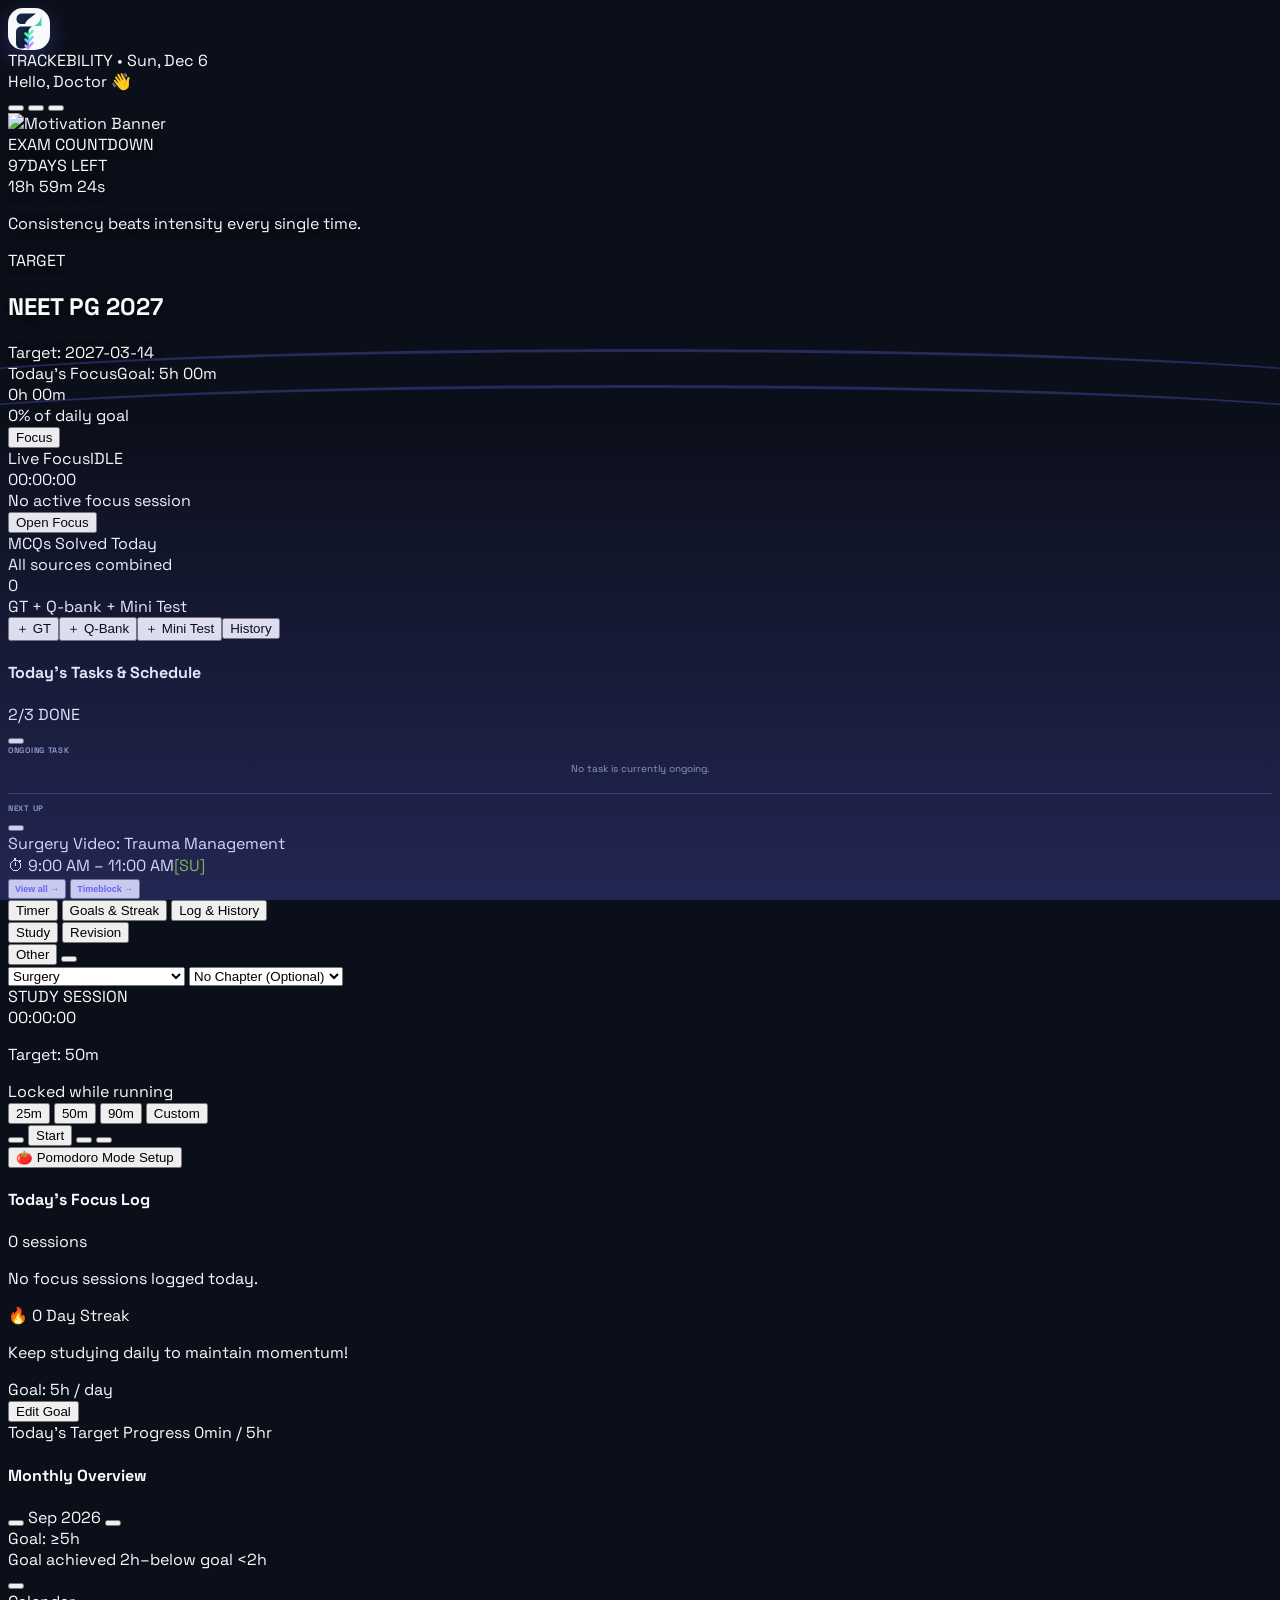
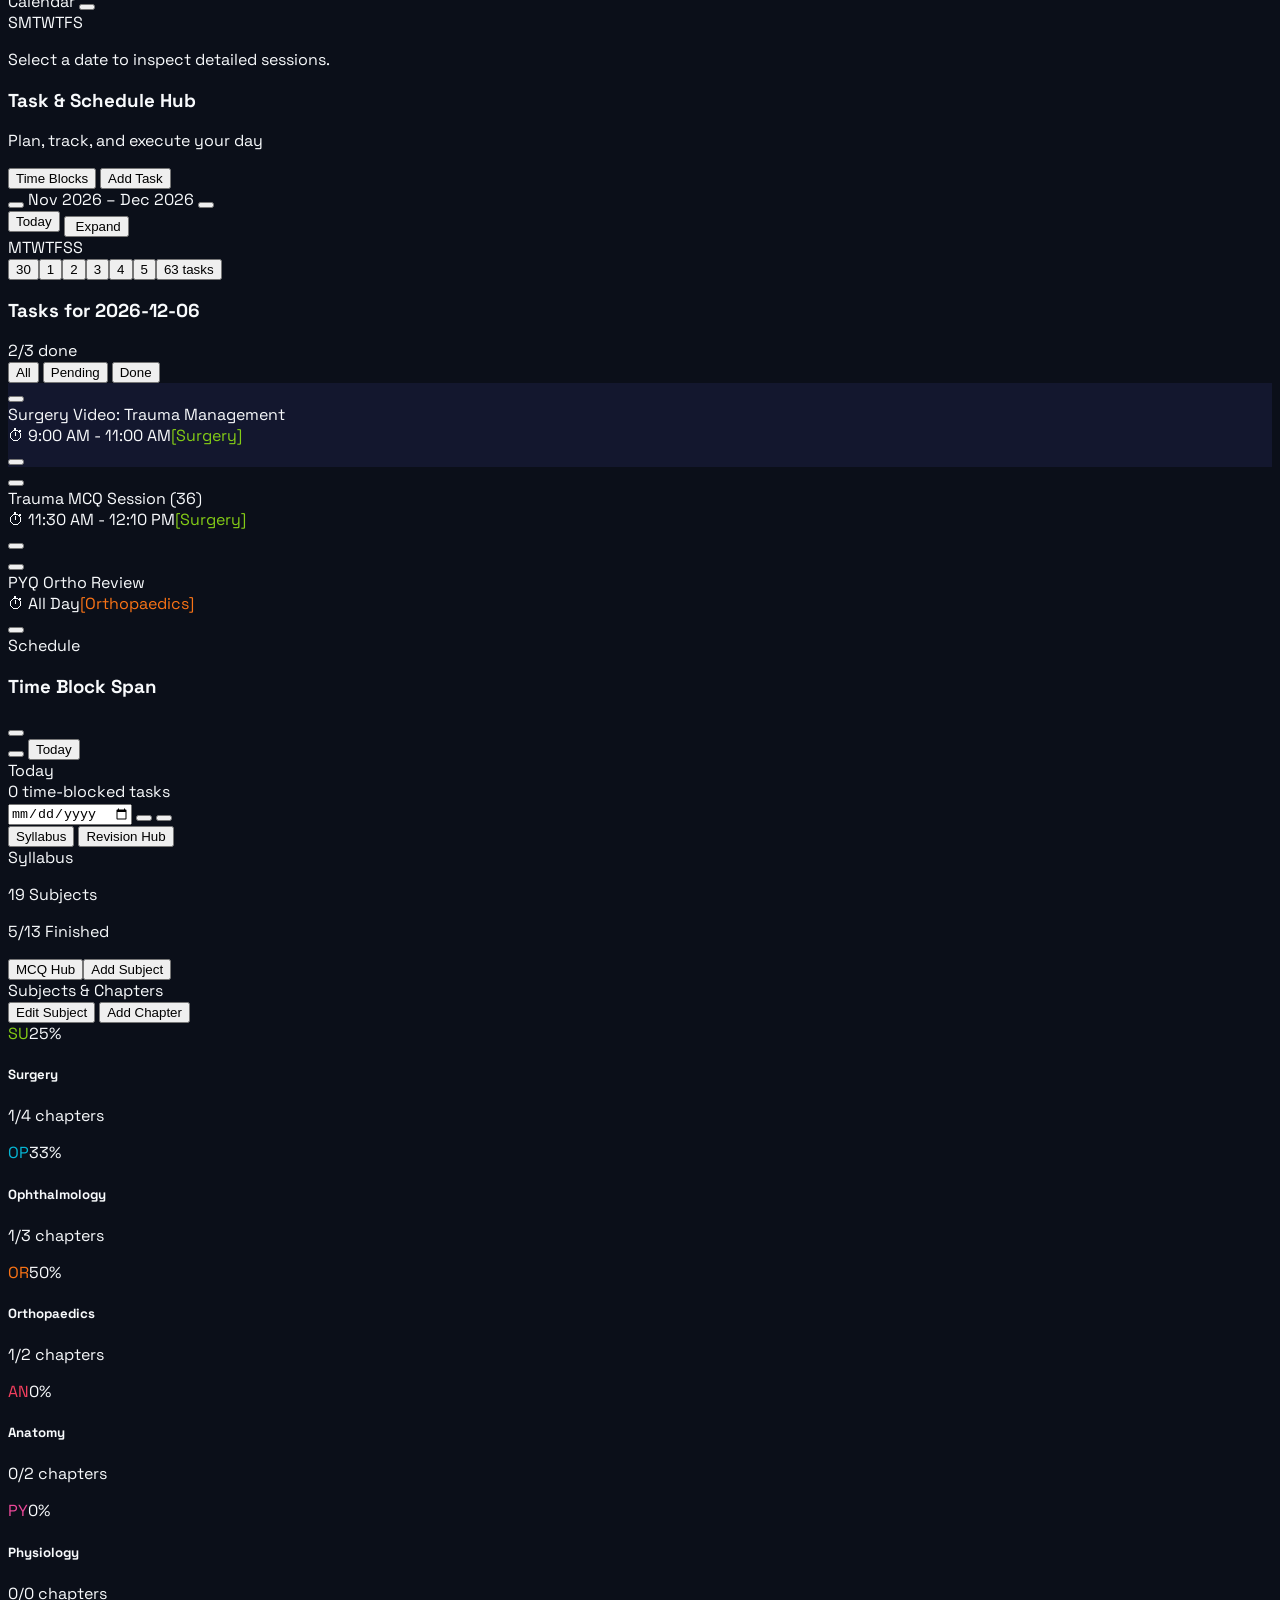
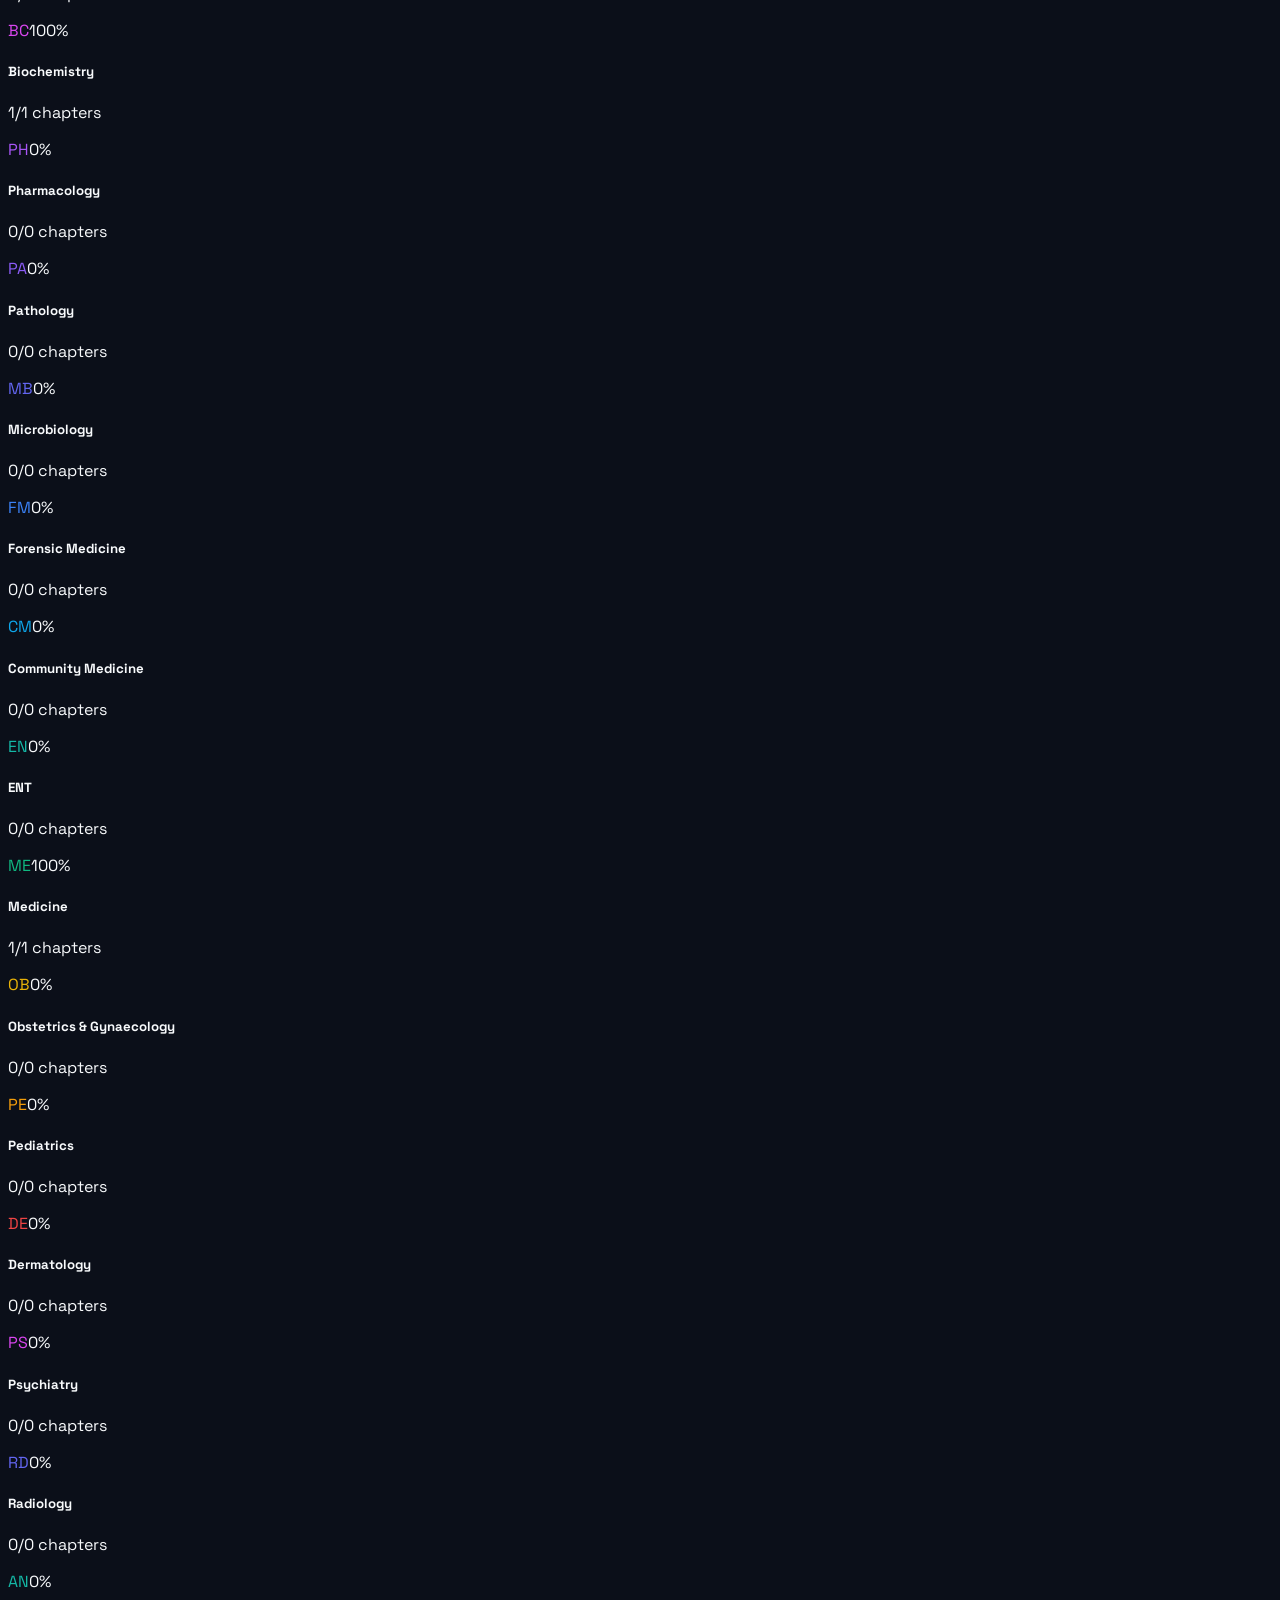
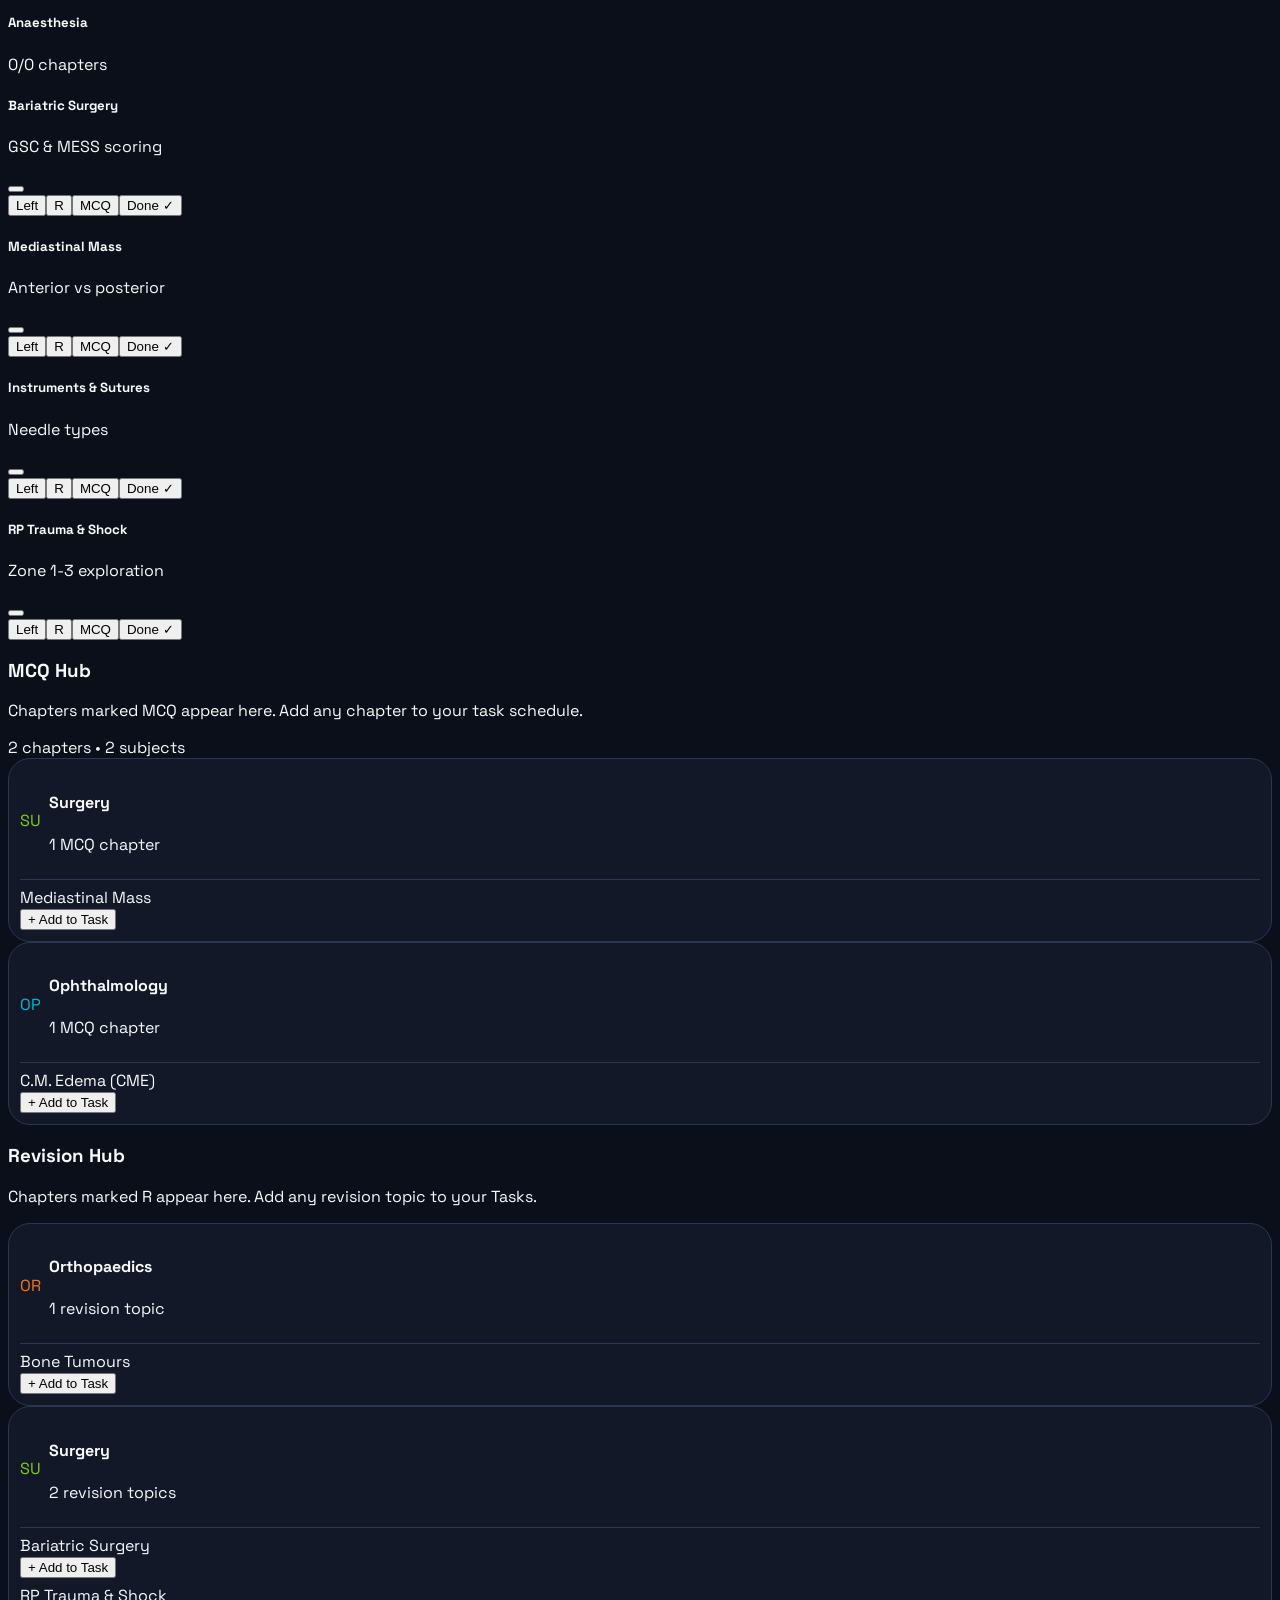
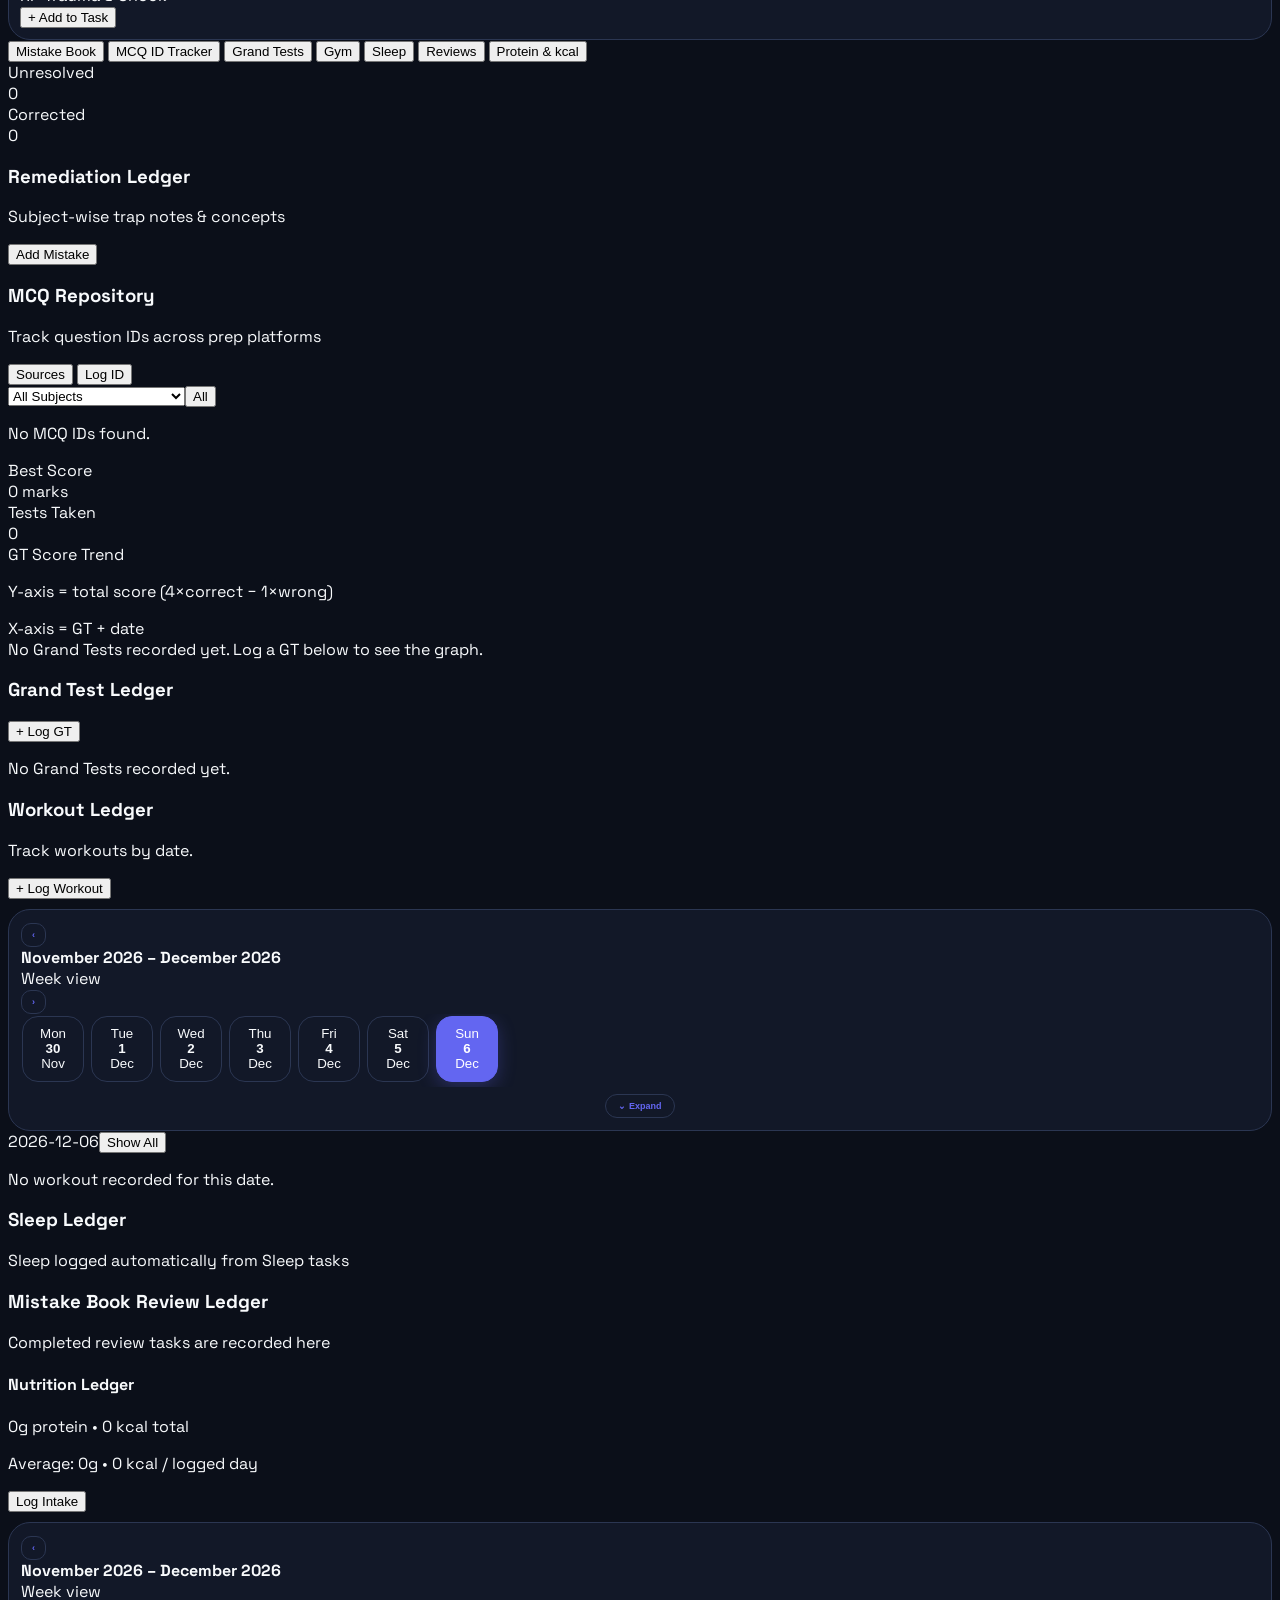
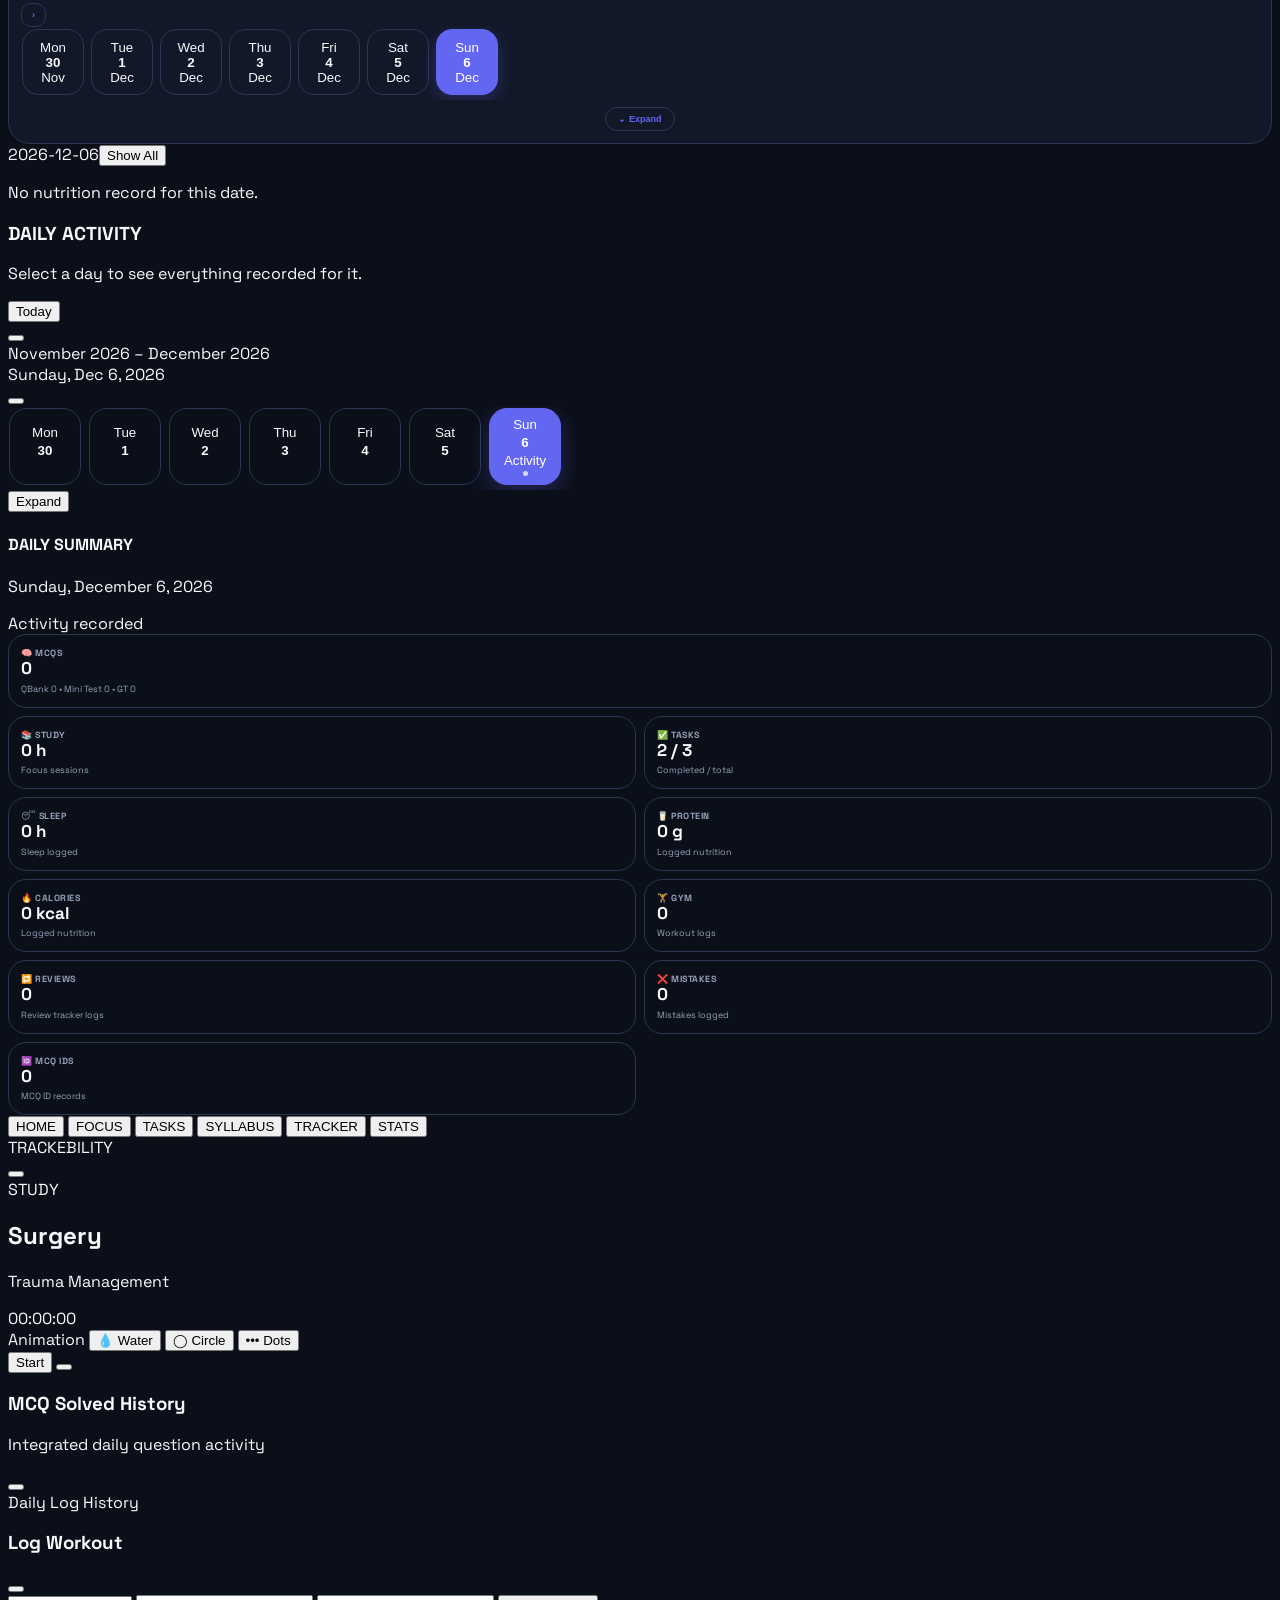
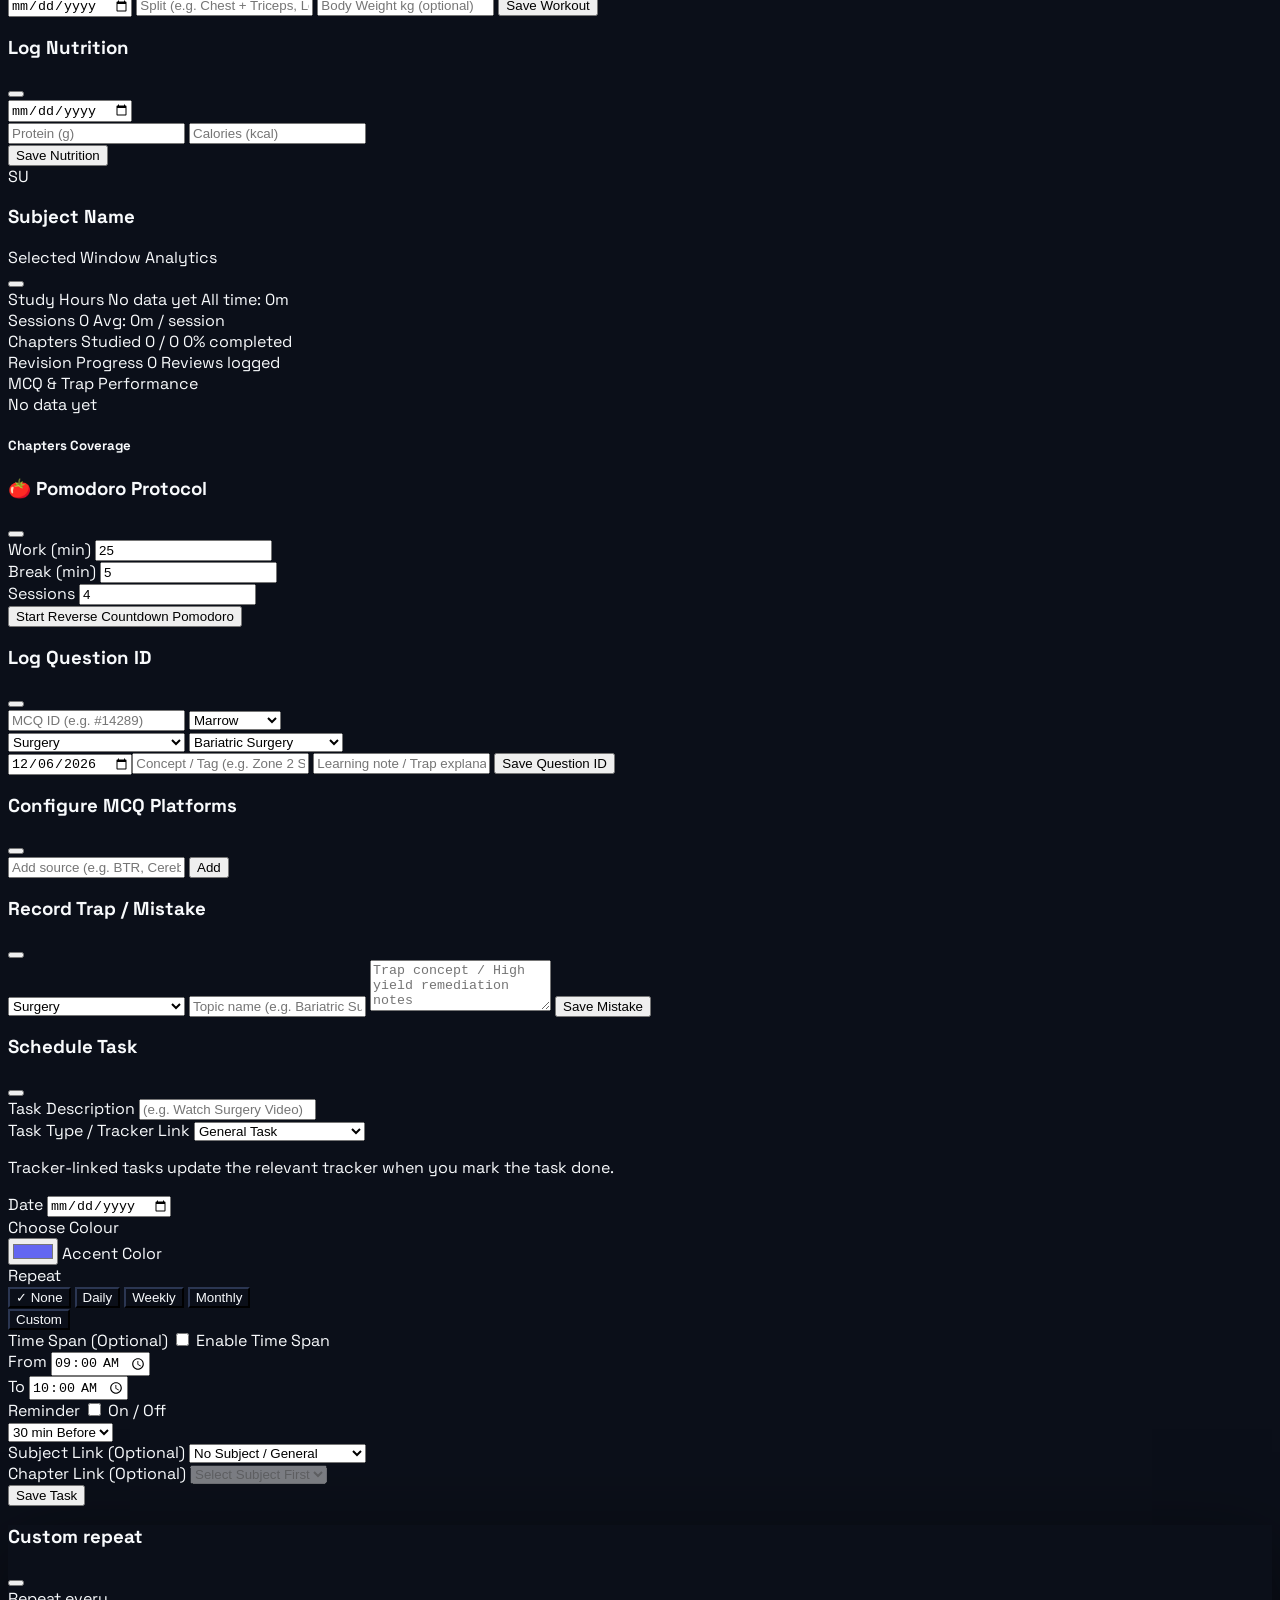
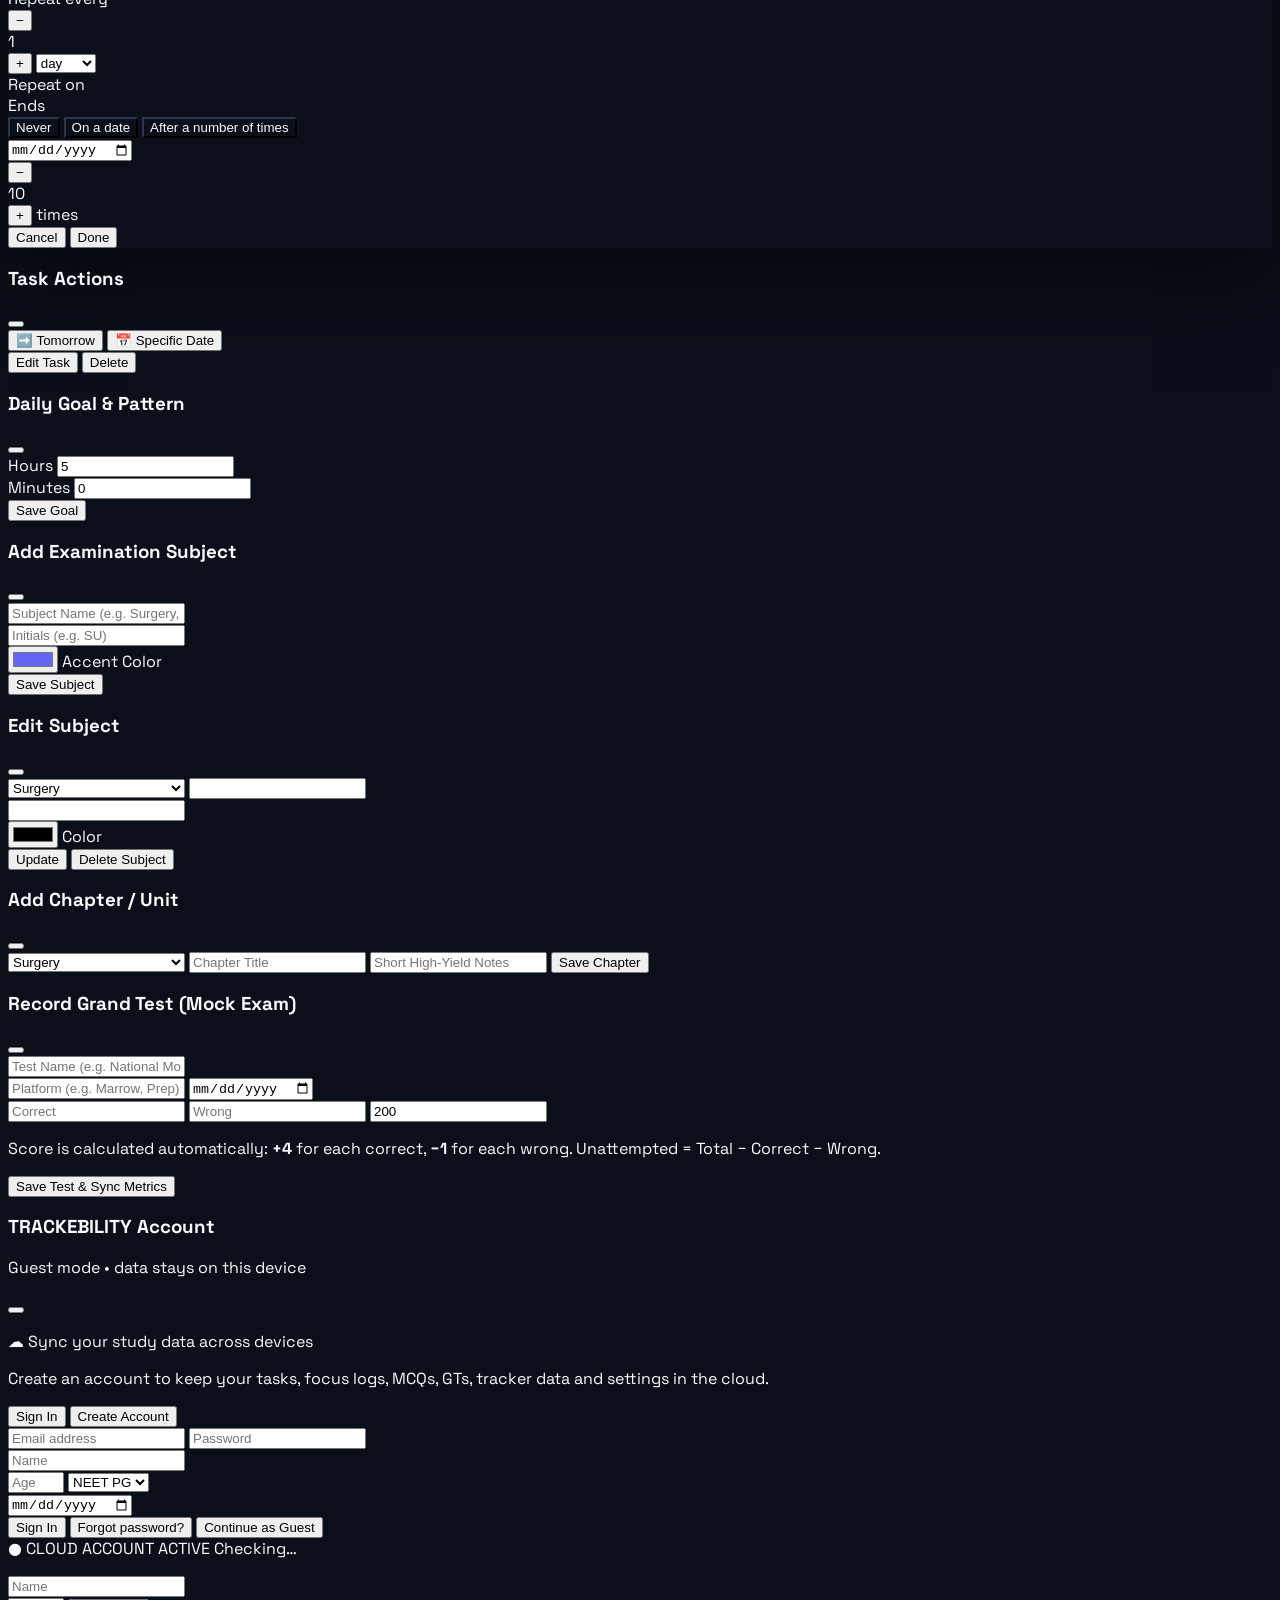
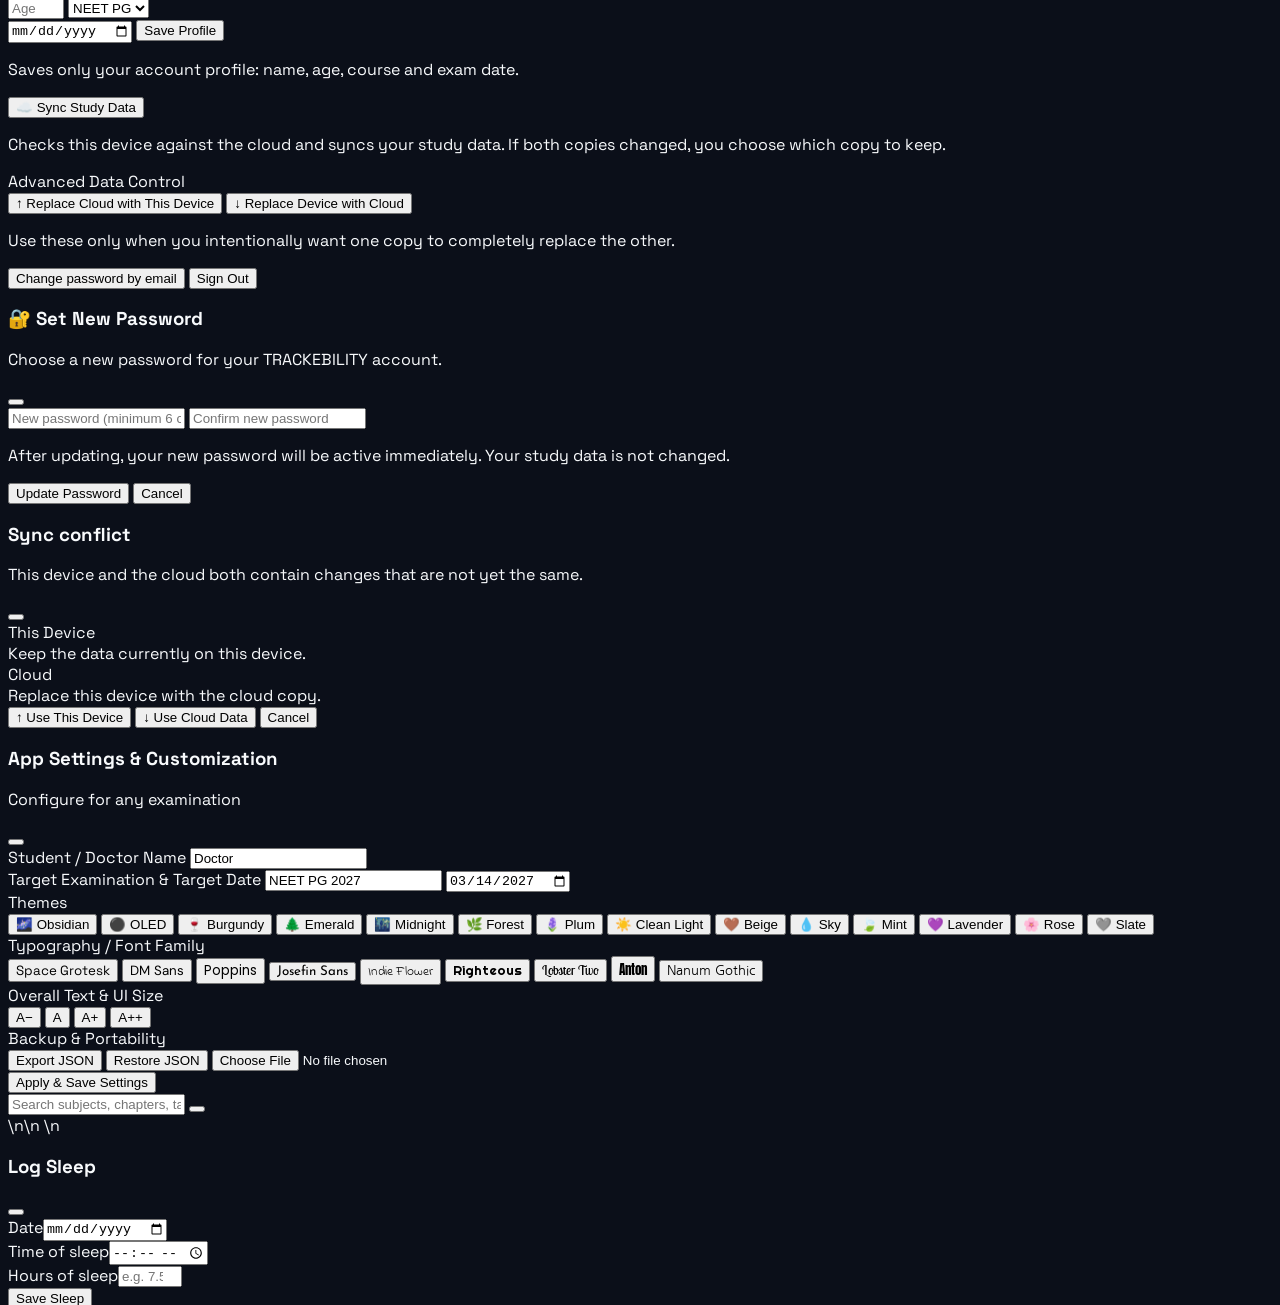
==== index.html @ bf5c1dfe "Add files via upload" ====
<!DOCTYPE html>
<html lang="en">
<head>
  <meta charset="UTF-8" />
  <meta name="viewport" content="width=device-width, initial-scale=1.0, maximum-scale=1.0, user-scalable=no, viewport-fit=cover" />
  <title>TRACKEBILITY_update5 — Your Study. Your Progress. Your Exam.</title>

  <!-- Google Fonts -->
  <link rel="preconnect" href="https://fonts.googleapis.com" />
  <link rel="preconnect" href="https://fonts.gstatic.com" crossorigin />
  <link href="https://fonts.googleapis.com/css2?family=Anton&family=DM+Sans:wght@400;500;600;700&family=Indie+Flower&family=Josefin+Sans:wght@400;500;600;700&family=Lobster+Two:wght@400;700&family=Nanum+Gothic:wght@400;700;800&family=Poppins:wght@400;500;600;700;800;900&family=Righteous&family=Space+Grotesk:wght@400;500;600;700&display=swap" rel="stylesheet" />

  <!-- Tailwind CSS & Lucide Icons -->
  <script src="https://cdn.tailwindcss.com"></script>
  <script src="https://unpkg.com/lucide@latest"></script>
  <script src="https://cdn.jsdelivr.net/npm/@supabase/supabase-js@2"></script>

  <script>
    tailwind.config = {
      darkMode: 'class',
      theme: {
        extend: {
          colors: {
            themeBg: 'var(--bg-color)',
            themeCard: 'var(--card-color)',
            themeCardSoft: 'var(--card-soft-color)',
            themeBorder: 'var(--border-color)',
            themeAccent: 'var(--accent-color)',
            themeAccentGlow: 'var(--accent-glow)',
            themeText: 'var(--text-color)',
            themeMuted: 'var(--muted-color)',
          },
          fontFamily: {
            sans: ['"Space Grotesk"', 'system-ui', 'sans-serif'],
          }
        }
      }
    }
  </script>

  <style>
    :root {
      --bg-color: #090d16;
      --card-color: #111726;
      --card-soft-color: #1b2337;
      --border-color: #242f47;
      --accent-color: #6366f1;
      --accent-glow: rgba(99, 102, 241, 0.25);
      --text-color: #f8fafc;
      --muted-color: #94a3b8;
      --app-font: 'Space Grotesk', system-ui, -apple-system, sans-serif;
    }
    body.dark-obsidian {
      --bg-color: #0b0f19; --card-color: #121828; --card-soft-color: #1e263d; --border-color: #2b3652; --accent-color: #6366f1; --accent-glow: rgba(99, 102, 241, 0.3); --text-color: #f8fafc; --muted-color: #94a3b8;
    }
    body.dark-oled {
      --bg-color: #000000; --card-color: #09090b; --card-soft-color: #141417; --border-color: #222226; --accent-color: #a855f7; --accent-glow: rgba(168, 85, 247, 0.25); --text-color: #ffffff; --muted-color: #a1a1aa;
    }
    body.dark-burgundy {
      --bg-color: #120407; --card-color: #1c070c; --card-soft-color: #2b0c14; --border-color: #481422; --accent-color: #f43f5e; --accent-glow: rgba(244, 63, 94, 0.3); --text-color: #ffe4e6; --muted-color: #fda4af;
    }
    body.dark-emerald {
      --bg-color: #04130c; --card-color: #092016; --card-soft-color: #103224; --border-color: #1a4a36; --accent-color: #10b981; --accent-glow: rgba(16, 185, 129, 0.25); --text-color: #ecfdf5; --muted-color: #6ee7b7;
    }
    body.theme-light {
      --bg-color: #f8fafc; --card-color: #ffffff; --card-soft-color: #f1f5f9; --border-color: #e2e8f0; --accent-color: #6366f1; --accent-glow: rgba(99, 102, 241, 0.15); --text-color: #0f172a; --muted-color: #64748b;
    }
    body.theme-warm {
      --bg-color: #faf6f0; --card-color: #ffffff; --card-soft-color: #f3ece2; --border-color: #e6ded3; --accent-color: #d97706; --accent-glow: rgba(217, 119, 6, 0.2); --text-color: #292524; --muted-color: #78716c;
    }

    body.light-sky { --bg-color: #eff8ff; --card-color: #ffffff; --card-soft-color: #e0f2fe; --border-color: #bae6fd; --accent-color: #0284c7; --accent-glow: rgba(2,132,199,.18); --text-color: #082f49; --muted-color: #0369a1; }
    body.light-mint { --bg-color: #effcf6; --card-color: #ffffff; --card-soft-color: #dcfce7; --border-color: #bbf7d0; --accent-color: #059669; --accent-glow: rgba(5,150,105,.18); --text-color: #052e1b; --muted-color: #047857; }
    body.light-lavender { --bg-color: #f7f5ff; --card-color: #ffffff; --card-soft-color: #ede9fe; --border-color: #ddd6fe; --accent-color: #7c3aed; --accent-glow: rgba(124,58,237,.18); --text-color: #211047; --muted-color: #6d28d9; }
    body.light-rose { --bg-color: #fff5f7; --card-color: #ffffff; --card-soft-color: #ffe4e6; --border-color: #fecdd3; --accent-color: #e11d48; --accent-glow: rgba(225,29,72,.16); --text-color: #4c0519; --muted-color: #be123c; }
    body.light-slate { --bg-color: #f1f5f9; --card-color: #ffffff; --card-soft-color: #e2e8f0; --border-color: #cbd5e1; --accent-color: #475569; --accent-glow: rgba(71,85,105,.16); --text-color: #0f172a; --muted-color: #475569; }
    body.dark-midnight { --bg-color: #060b1a; --card-color: #0c1429; --card-soft-color: #15203b; --border-color: #26385f; --accent-color: #38bdf8; --accent-glow: rgba(56,189,248,.25); --text-color: #f0f9ff; --muted-color: #7dd3fc; }
    body.dark-forest { --bg-color: #03110b; --card-color: #071d14; --card-soft-color: #0d2b1d; --border-color: #185238; --accent-color: #34d399; --accent-glow: rgba(52,211,153,.24); --text-color: #ecfdf5; --muted-color: #86efac; }
    body.dark-plum { --bg-color: #100718; --card-color: #1b0d28; --card-soft-color: #2a1540; --border-color: #4c2670; --accent-color: #c084fc; --accent-glow: rgba(192,132,252,.25); --text-color: #faf5ff; --muted-color: #d8b4fe; }

    body.font-space { font-family: 'Space Grotesk', system-ui, sans-serif; }
    body.font-dmsans { font-family: 'DM Sans', system-ui, sans-serif; }
    body.font-poppins { font-family: 'Poppins', system-ui, sans-serif; }
    body.font-josefin { font-family: 'Josefin Sans', system-ui, sans-serif; }
    body.font-indie { font-family: 'Indie Flower', cursive; }
    body.font-righteous { font-family: 'Righteous', cursive; }
    body.font-lobster { font-family: 'Lobster Two', cursive; }
    body.font-anton { font-family: 'Anton', sans-serif; }
    body.font-nanum { font-family: 'Nanum Gothic', sans-serif; }

    body {
      font-family: var(--app-font);
      background-color: var(--bg-color);
      color: var(--text-color);
      -webkit-tap-highlight-color: transparent;
      user-select: none;
    }

    .custom-scroll::-webkit-scrollbar { display: none; }
    .custom-scroll { -ms-overflow-style: none; scrollbar-width: none; }

    .toast-animate-in { animation: toastIn 0.25s cubic-bezier(0.16, 1, 0.3, 1) forwards; }
    .toast-animate-out { animation: toastOut 0.2s ease-in forwards; }
    @keyframes toastIn { from { transform: translate(-50%, 20px); opacity: 0; } to { transform: translate(-50%, 0); opacity: 1; } }
    @keyframes toastOut { from { transform: translate(-50%, 0); opacity: 1; } to { transform: translate(-50%, 15px); opacity: 0; } }

    html { font-size: 16px; }
    html.ui-text-small { font-size: 14px; }
    html.ui-text-normal { font-size: 16px; }
    html.ui-text-large { font-size: 18px; }
    html.ui-text-xlarge { font-size: 20px; }
    body.ui-scale-small { --ui-font-scale: .90; }
    body.ui-scale-normal { --ui-font-scale: 1; }
    body.ui-scale-large { --ui-font-scale: 1.12; }
    body.ui-scale-xlarge { --ui-font-scale: 1.24; }
    /* Scale text-bearing controls consistently, including fixed px Tailwind text utilities. */
    body.ui-scale-small *, body.ui-scale-normal *, body.ui-scale-large *, body.ui-scale-xlarge * { }
    body.ui-scale-small .ui-scalable, body.ui-scale-normal .ui-scalable, body.ui-scale-large .ui-scalable, body.ui-scale-xlarge .ui-scalable { font-size: calc(var(--ui-base-font-size, 1rem) * var(--ui-font-scale)) !important; }

    .logo-symbol { width: 42px; height: 42px; border-radius: 15px; flex: 0 0 auto; overflow: hidden; box-shadow: 0 8px 24px var(--accent-glow); }
    .calendar-collapsible { transition: max-height .28s ease, opacity .2s ease, padding .2s ease; overflow: hidden; }
    .calendar-collapsible.is-collapsed { max-height: 0 !important; opacity: 0; padding-top: 0 !important; padding-bottom: 0 !important; margin: 0 !important; }
    .expand-toggle { transition: transform .2s ease; }
    .expand-toggle.rotated { transform: rotate(180deg); }
    .schedule-preview-card { min-height: 92px; cursor: pointer; transition: transform .18s ease, border-color .18s ease; }
    .schedule-preview-card:active { transform: scale(.985); }
    .schedule-fullscreen { padding-top: env(safe-area-inset-top); padding-bottom: env(safe-area-inset-bottom); }
    .schedule-fullscreen .schedule-full-inner { height: 100%; display: flex; flex-direction: column; }
    .home-hero-copy { text-shadow: 0 2px 10px rgba(0,0,0,.95); }
    .home-hero-overlay { background: linear-gradient(90deg, rgba(0,0,0,.82) 0%, rgba(0,0,0,.58) 55%, rgba(0,0,0,.30) 100%); }
    .timeblock-shell { height: calc(100vh - 86px); min-height: 0; display: flex; flex-direction: column; }
    .timeblock-scroll { flex: 1; min-height: 0; overflow-y: auto; overflow-x: hidden; }
    .timeblock-grid { position: relative; min-height: 1440px; margin-left: 58px; border-left: 1px solid var(--border-color); }
    .timeblock-hour { height: 60px; position: relative; border-top: 1px solid var(--border-color); }
    .timeblock-half { position: absolute; left: 0; right: 0; top: 30px; border-top: 1px dashed color-mix(in srgb, var(--border-color) 55%, transparent); }
    .timeblock-label { position: absolute; left: -58px; top: -7px; width: 50px; text-align: right; font: 700 10px/1 var(--app-font); color: var(--muted-color); }
    .timeblock-task { position: absolute; left: calc(var(--tb-left, 0%) + 7px); width: calc(var(--tb-width, 100%) - 15px); min-height: 28px; border-left: 4px solid var(--accent-color); border-radius: 9px; padding: 5px 7px; overflow: hidden; cursor: pointer; box-shadow: 0 5px 14px rgba(0,0,0,.12); box-sizing: border-box; }
    .timeblock-task-title { font-size: 11px; font-weight: 800; line-height: 1.15; white-space: nowrap; overflow: hidden; text-overflow: ellipsis; }
    .timeblock-task-time { font-size: 9px; color: var(--muted-color); margin-top: 2px; }
    .timeblock-now { position: absolute; left: -4px; right: 0; height: 2px; background: var(--accent-color); z-index: 5; box-shadow: 0 0 8px var(--accent-glow); }
    .timeblock-now::before { content: ''; position: absolute; left: -4px; top: -3px; width: 8px; height: 8px; border-radius: 50%; background: var(--accent-color); }

    .schedule-full-content { flex: 1; min-height: 0; overflow-y: auto; }
    .fullscreen-animation-stage{position:absolute;inset:0;overflow:hidden;pointer-events:none;opacity:.9}.fs-water-fill{position:absolute;left:0;right:0;bottom:0;height:55%;background:linear-gradient(to top,var(--accent-glow),transparent);transition:height 1s linear}.fs-water-wave{position:absolute;left:-10%;width:120%;height:80px;border-radius:50%;border-top:3px solid var(--accent-color);opacity:.35;animation:waterWave 4s ease-in-out infinite}.wave-one{bottom:52%}.wave-two{bottom:48%;animation-delay:-2s}@keyframes waterWave{0%,100%{transform:translateX(-2%) rotate(0)}50%{transform:translateX(2%) rotate(2deg)}}.fs-circle-visual{position:absolute;width:min(72vw,520px);height:min(72vw,520px);left:50%;top:50%;transform:translate(-50%,-50%);border:2px solid var(--accent-color);border-radius:50%;opacity:.18;animation:circlePulse 3s ease-in-out infinite}.fs-circle-inner{position:absolute;inset:9%;border:1px dashed var(--accent-color);border-radius:50%;animation:circleSpin 18s linear infinite}@keyframes circlePulse{0%,100%{transform:translate(-50%,-50%) scale(.92);opacity:.12}50%{transform:translate(-50%,-50%) scale(1.04);opacity:.28}}@keyframes circleSpin{to{transform:rotate(360deg)}}.fs-dots-visual{position:absolute;inset:0;display:flex;align-items:center;justify-content:center;gap:18px}.fs-dots-visual span{width:9px;height:9px;border-radius:50%;background:var(--accent-color);opacity:.18;animation:dotFloat 1.8s ease-in-out infinite}.fs-dots-visual span:nth-child(2){animation-delay:.12s}.fs-dots-visual span:nth-child(3){animation-delay:.24s}.fs-dots-visual span:nth-child(4){animation-delay:.36s}.fs-dots-visual span:nth-child(5){animation-delay:.48s}.fs-dots-visual span:nth-child(6){animation-delay:.60s}.fs-dots-visual span:nth-child(7){animation-delay:.72s}.fs-dots-visual span:nth-child(8){animation-delay:.84s}@keyframes dotFloat{0%,100%{transform:translateY(10px) scale(.8);opacity:.12}50%{transform:translateY(-10px) scale(1.5);opacity:.45}}.achievement-overlay{position:fixed;inset:0;z-index:120;pointer-events:none;overflow:hidden}.achievement-piece{position:absolute;top:-40px;font-size:24px;animation:achievementFall 2.8s cubic-bezier(.2,.7,.3,1) forwards}@keyframes achievementFall{0%{transform:translate3d(0,-30px,0) rotate(0);opacity:0}10%{opacity:1}100%{transform:translate3d(var(--dx),110vh,0) rotate(540deg);opacity:0}}@media (prefers-reduced-motion:reduce){.fs-water-wave,.fs-circle-visual,.fs-circle-inner,.fs-dots-visual span,.achievement-piece{animation:none!important}.fs-water-fill{transition:none!important}}
  </style>
</head>
<body class="dark-obsidian h-screen overflow-hidden flex flex-col antialiased">

  <!-- TOAST CONTAINER -->
  <div id="toastContainer" class="fixed bottom-20 left-1/2 -translate-x-1/2 z-[100] flex flex-col gap-2 items-center pointer-events-none w-full max-w-xs px-4"></div><div id="achievementOverlay" class="achievement-overlay hidden"></div>

  <!-- TOP APP BAR -->
  <header class="flex items-center justify-between px-4 pt-3.5 pb-2.5 shrink-0 border-b border-themeBorder bg-themeCard/90 backdrop-blur-md z-30">
    <div class="flex items-center gap-3">
      <div class="logo-symbol" title="TRACKEBILITY" aria-label="Trakebility logo">
        <svg viewBox="0 0 84 84" width="42" height="42" xmlns="http://www.w3.org/2000/svg" aria-hidden="true">
          <defs>
            <linearGradient id="tlLogoGrad" x1="10" y1="10" x2="74" y2="74" gradientUnits="userSpaceOnUse">
              <stop stop-color="#172b4d"/><stop offset="1" stop-color="#061224"/>
            </linearGradient>
            <linearGradient id="tlMint" x1="38" y1="25" x2="74" y2="12" gradientUnits="userSpaceOnUse">
              <stop stop-color="#19b8c8"/><stop offset="1" stop-color="#52e79b"/>
            </linearGradient>
          </defs>
          <rect width="84" height="84" rx="18" fill="#f8fafc"/>
          <path d="M17 22c0-7 5-11 12-11h27L44 20c-5 3-8 7-10 12H28c-7 0-11-4-11-10Z" fill="url(#tlLogoGrad)"/>
          <path d="M67 11c0 15-10 27-25 27H31c-2 3-3 7-3 12v17c0 7 4 11 11 11h3V48c0-7 4-12 11-12h14V11Z" fill="url(#tlMint)"/>
          <path d="M39 37h9c-7 4-9 9-9 16v17c0 7-4 11-11 11h-1c-7 0-11-4-11-11V49c0-7 4-12 11-12h12Z" fill="url(#tlLogoGrad)" opacity=".98"/>
          <path d="M35 51l5 5 9-10" fill="none" stroke="#59f2a7" stroke-width="5" stroke-linecap="round" stroke-linejoin="round"/>
          <path d="M35 63l5 5 9-10" fill="none" stroke="#72c9ff" stroke-width="5" stroke-linecap="round" stroke-linejoin="round"/>
          <path d="M35 75l5 5 9-10" fill="none" stroke="#cf8cff" stroke-width="5" stroke-linecap="round" stroke-linejoin="round"/>
        </svg>
      </div>
      <div>
        <div class="flex items-center gap-1.5">
          <span class="text-[11px] font-black tracking-widest text-themeAccent uppercase">TRACKEBILITY</span>
          <span class="text-[10px] text-themeMuted">•</span>
          <span id="currentDateHeader" class="text-[11px] font-medium text-themeMuted">Today</span>
        </div>
        <div class="flex items-center gap-1">
          <span class="text-xs text-themeMuted font-medium">Hello,</span>
          <span id="navProfileName" class="text-xs font-bold text-themeText cursor-pointer hover:text-themeAccent" onclick="openModal('settingsModal')">Doctor</span>
          <span class="text-xs">👋</span>
        </div>
      </div>
    </div>

    <div class="flex items-center gap-1.5">
      <button onclick="openModal('searchModal')" title="Global Search" class="p-2.5 rounded-xl bg-themeCardSoft border border-themeBorder text-themeMuted hover:text-themeText active:scale-95 transition">
        <i data-lucide="search" class="w-4 h-4"></i>
      </button>
      <button onclick="openModal('settingsModal')" title="Settings & Customization" class="p-2.5 rounded-xl bg-themeCardSoft border border-themeBorder text-themeMuted hover:text-themeText active:scale-95 transition">
        <i data-lucide="settings" class="w-4 h-4"></i>
      </button>
      <button onclick="openAccountModal()" title="Account & Cloud Sync" class="p-2.5 rounded-xl bg-themeCardSoft border border-themeBorder text-themeMuted hover:text-themeText active:scale-95 transition">
        <i data-lucide="cloud" class="w-4 h-4"></i>
      </button>
    </div>
  </header>

  <!-- MAIN SCROLLABLE CONTAINER -->
  <main id="mainContainer" class="flex-1 overflow-y-auto custom-scroll pb-24 p-3.5 space-y-3.5 max-w-lg mx-auto w-full">

    <!-- ==================== TAB 1: HOME ==================== -->
    <section id="tab-home" class="space-y-3.5">

      <!-- 1. TOP HERO -->
      <div class="relative overflow-hidden rounded-3xl border border-themeBorder shadow-xl min-h-[145px] flex items-center justify-between p-4 group">
        <img id="homeMotivationFullImg" src="" alt="Motivation Banner" class="absolute inset-0 w-full h-full object-cover transition-transform duration-700 group-hover:scale-105" />
        <div class="absolute inset-0 home-hero-overlay pointer-events-none"></div>
        <div class="relative z-10 flex flex-col justify-center home-hero-copy">
          <span class="text-[10px] font-black uppercase tracking-widest text-indigo-200">EXAM COUNTDOWN</span>
          <div class="flex items-baseline gap-1.5 my-0.5"><span id="homeDaysLeftHero" class="text-4xl sm:text-5xl font-black tracking-tight text-white drop-shadow-md">0</span><span class="text-xs sm:text-sm font-black uppercase tracking-wider text-white">DAYS LEFT</span></div>
          <div id="homeCountdownPrecisionTicker" class="text-[10px] font-mono font-bold text-white bg-black/45 px-2 py-0.5 rounded-md border border-white/15 w-fit">00h 00m 00s</div>
          <p id="homeDailyQuote" class="text-[10px] sm:text-[11px] font-bold italic text-white/90 mt-2 max-w-[250px] drop-shadow">Consistency beats intensity every single time.</p>
        </div>
        <div class="relative z-10 text-right flex flex-col items-end justify-center cursor-pointer max-w-[46%] home-hero-copy" onclick="openModal('settingsModal')" title="Tap to edit exam & date">
          <div class="flex items-center gap-1.5 mb-0.5"><span class="text-[9px] font-black uppercase tracking-widest text-white/75">TARGET</span><i data-lucide="edit-3" class="w-3 h-3 text-white/80"></i></div>
          <h2 id="homeExamTitleDisplay" class="text-lg sm:text-xl font-black tracking-tight text-white drop-shadow truncate w-full">NEET PG 2027</h2>
          <span id="homeExamDateBadge" class="text-[10px] font-semibold text-white/80 mt-0.5">Target: 2027-03-14</span>
        </div>
      </div>

      <!-- 2. TODAY'S FOCUS -->
      <div class="rounded-3xl p-4 sm:p-5 bg-themeCard shadow-sm border border-themeBorder space-y-3.5 min-h-[150px]">
        <div class="flex justify-between items-center gap-2"><div class="flex items-center gap-2 min-w-0"><div class="w-2 h-2 rounded-full bg-themeAccent animate-pulse shrink-0"></div><span class="text-xs font-black uppercase tracking-wider text-themeMuted truncate">Today's Focus</span></div><span id="homeDailyGoalDisplay" class="text-[10px] font-bold text-themeMuted whitespace-nowrap">Goal: 5h 00m</span></div>
        <div class="flex items-center justify-between gap-3"><div class="min-w-0"><div id="homeTodayStudyTime" class="text-3xl sm:text-4xl font-black tracking-tight text-themeText leading-none">0h 00m</div><span id="homeFocusPercentLabel" class="text-[10px] font-bold text-themeAccent">0% of goal</span></div><button onclick="switchTab('focus')" class="shrink-0 px-3.5 py-2 rounded-xl bg-themeAccent text-white text-[10px] font-bold flex items-center gap-1.5 shadow-md active:scale-95 transition"><i data-lucide="play" class="w-3.5 h-3.5 fill-current"></i> Focus Timer</button></div>
        <div id="homeActiveFocusTimer" class="hidden w-full rounded-xl bg-themeCardSoft/80 px-3 py-2 items-center justify-between gap-2"><div class="min-w-0"><span id="homeActiveFocusType" class="text-[9px] font-black uppercase tracking-wider text-themeAccent block truncate">STUDY SESSION</span><span id="homeActiveFocusTarget" class="text-[9px] text-themeMuted font-semibold block truncate">Target: 50m</span></div><div id="homeActiveFocusTimerDisplay" class="shrink-0 text-base font-black font-mono tracking-tight text-themeText tabular-nums">00:00:00</div></div>
        <div class="w-full bg-themeCardSoft h-2 rounded-full overflow-hidden"><div id="homeStudyProgressBar" class="bg-gradient-to-r from-indigo-500 to-themeAccent h-full rounded-full transition-all duration-500" style="width:0%"></div></div>
      </div>

      <!-- 3. MCQs -->
      <div class="rounded-3xl p-4 bg-themeCardSoft/70 border border-themeBorder shadow-none">
        <div class="flex justify-between items-center mb-2.5"><div class="flex items-center gap-2"><span class="text-xs font-black uppercase tracking-wider text-themeMuted">MCQs Solved Today</span><i data-lucide="check-circle-2" class="w-4 h-4 text-emerald-400"></i></div><button onclick="openMCQHistoryModal()" class="text-[10px] font-bold text-themeAccent">History ↗</button></div>
        <div class="flex items-center gap-3 sm:gap-5">
          <div class="shrink-0 min-w-[76px] cursor-pointer" onclick="openMCQHistoryModal()"><div id="metricTodayMCQ" class="text-5xl sm:text-6xl font-black leading-none tracking-tight text-emerald-400">0</div><span class="text-[9px] text-themeMuted">Includes GT & tests</span></div>
          <div class="flex-1 grid grid-cols-5 gap-1.5">
            <button onclick="quickAddMCQ(1)" class="py-2 rounded-xl bg-themeCard text-[10px] font-bold text-emerald-400 hover:bg-emerald-500/20 active:scale-95 transition">+1</button>
            <button onclick="quickAddMCQ(10)" class="py-2 rounded-xl bg-themeCard text-[10px] font-bold text-emerald-400 hover:bg-emerald-500/20 active:scale-95 transition">+10</button>
            <button onclick="quickAddMCQ(25)" class="py-2 rounded-xl bg-themeCard text-[10px] font-bold text-emerald-400 hover:bg-emerald-500/20 active:scale-95 transition">+25</button>
            <button onclick="quickAddMCQ(36)" class="py-2 rounded-xl bg-themeCard text-[10px] font-bold text-emerald-400 hover:bg-emerald-500/20 active:scale-95 transition">+36</button>
            <button onclick="quickAddMCQ(50)" class="py-2 rounded-xl bg-themeCard text-[10px] font-bold text-emerald-400 hover:bg-emerald-500/20 active:scale-95 transition">+50</button>
            <button onclick="quickAddMCQ(-1)" class="py-2 rounded-xl bg-themeCard text-[10px] font-bold text-rose-400 hover:bg-rose-500/20 active:scale-95 transition">−1</button>
            <button onclick="quickAddMCQ(-10)" class="py-2 rounded-xl bg-themeCard text-[10px] font-bold text-rose-400 hover:bg-rose-500/20 active:scale-95 transition">−10</button>
            <span class="hidden sm:block"></span><span class="hidden sm:block"></span><span class="hidden sm:block"></span>
          </div>
        </div>
      </div>

      <!-- 4. TASKS COMPLETED -->
      <div class="rounded-2xl p-3 bg-themeCard border border-themeBorder flex items-center justify-between gap-3">
        <div class="flex items-center gap-2.5"><div class="w-8 h-8 rounded-xl bg-indigo-500/10 flex items-center justify-center"><i data-lucide="check-square" class="w-4 h-4 text-indigo-400"></i></div><div><span class="text-[10px] font-bold uppercase tracking-wider text-themeMuted">Tasks Completed</span><div id="metricTodayTasks" class="text-xl font-black leading-none text-themeText mt-0.5">0 / 0</div></div></div>
        <span id="metricTasksPercent" class="text-[10px] font-bold text-themeMuted">0% completed</span>
      </div>

      <!-- 5. TODAY'S TASKS & SCHEDULE -->
      <div class="rounded-3xl p-4 bg-themeCard border border-themeBorder space-y-3">
        <div class="flex justify-between items-center">
          <div class="min-w-0"><div class="flex items-center gap-2"><h4 class="text-xs font-black uppercase tracking-wider text-themeText">Today's Tasks & Schedule</h4><span id="homeTodayTasksCountBadge" class="text-[10px] font-bold text-themeAccent bg-themeCardSoft px-2 py-0.5 rounded-full">0/0 done</span></div><div id="homeNextUpLine" class="text-[9px] font-bold text-themeAccent mt-1 truncate">Next Up: —</div></div>
          <div class="flex items-center gap-1"><button onclick="switchTab('tasks')" class="px-2 py-1 rounded-xl bg-themeCardSoft hover:bg-themeBorder text-themeAccent border border-themeBorder text-[10px] font-bold active:scale-95 transition">View all →</button><button onclick="openAddTaskModal()" class="p-1.5 rounded-xl bg-themeCardSoft hover:bg-themeBorder text-themeAccent border border-themeBorder active:scale-95 transition" title="Add task"><i data-lucide="plus" class="w-3.5 h-3.5"></i></button></div>
        </div>

        <div id="homeEnlargedTasksList" class="space-y-2 max-h-72 overflow-y-auto custom-scroll pr-1"></div>
      </div>


    </section>

    <!-- ==================== TAB 2: FOCUS ==================== -->
    <section id="tab-focus" class="hidden space-y-4">
      <div class="flex p-1 bg-themeCardSoft rounded-2xl border border-themeBorder">
        <button id="focusSubBtn-today" onclick="switchFocusSubTab('today')" class="flex-1 py-1.5 text-xs font-bold rounded-xl bg-themeCard text-themeAccent shadow">Timer</button>
        <button id="focusSubBtn-goals" onclick="switchFocusSubTab('goals')" class="flex-1 py-1.5 text-xs font-bold rounded-xl text-themeMuted">Goals & Streak</button>
        <button id="focusSubBtn-history" onclick="switchFocusSubTab('history')" class="flex-1 py-1.5 text-xs font-bold rounded-xl text-themeMuted">Log & History</button>
      </div>

      <div id="focusSub-today" class="space-y-4">
        <div class="rounded-3xl p-5 bg-themeCard border border-themeBorder text-center relative overflow-hidden shadow-sm">
          <div class="flex justify-center items-center gap-2 mb-3">
            <button onclick="setFocusType('Study')" id="typeBtn-Study" class="px-3.5 py-1.5 rounded-full text-xs font-bold bg-themeAccent text-white transition disabled:opacity-50">Study</button>
            <button onclick="setFocusType('Revision')" id="typeBtn-Revision" class="px-3.5 py-1.5 rounded-full text-xs font-bold bg-themeCardSoft text-themeMuted transition disabled:opacity-50">Revision</button>
            <div class="flex items-center rounded-full bg-themeCardSoft text-themeMuted px-2 py-0.5 border border-themeBorder">
              <button onclick="setFocusType('Other')" id="typeBtn-Other" class="text-xs font-bold pr-1 disabled:opacity-50">Other</button>
              <button onclick="renameOtherFocusType()" id="typeRenameBtn" class="text-themeMuted hover:text-themeText"><i data-lucide="edit-2" class="w-3 h-3"></i></button>
            </div>
          </div>

          <div class="grid grid-cols-2 gap-2 mb-4">
            <select id="focusSubjectSelect" onchange="populateFocusChapters()" class="p-2.5 rounded-xl bg-themeCardSoft border border-themeBorder text-xs font-bold text-themeText focus:outline-none disabled:opacity-60"></select>
            <select id="focusChapterSelect" class="p-2.5 rounded-xl bg-themeCardSoft border border-themeBorder text-xs font-bold text-themeText focus:outline-none disabled:opacity-60"></select>
          </div>

          <div class="relative py-4 flex flex-col items-center justify-center">
            <div class="w-56 h-56 rounded-full border-4 border-themeCardSoft flex flex-col items-center justify-center relative shadow-inner">
              <div id="timerRingVisual" class="absolute inset-0 rounded-full border-4 border-transparent border-t-themeAccent transition-all duration-300"></div>

              <span id="focusActiveTagIndicator" class="text-[10px] font-black uppercase tracking-wider text-themeAccent bg-themeAccent/10 px-2.5 py-0.5 rounded-full mb-1">
                STUDY SESSION
              </span>

              <div id="focusTimerDisplay" class="text-4xl sm:text-5xl font-black font-mono tracking-tight text-themeText">00:00:00</div>
              <p id="focusModeLabel" class="text-[11px] text-themeMuted mt-1 font-bold">Target: 50m</p>
              <span id="timerLockNotice" class="hidden text-[9px] text-amber-400 mt-1 font-semibold flex items-center gap-1">
                <i data-lucide="lock" class="w-3 h-3"></i> Locked while running
              </span>
            </div>
          </div>

          <div class="grid grid-cols-4 gap-2 my-4">
            <button onclick="setTimerPreset(25)" class="py-2.5 rounded-xl bg-themeCardSoft border border-themeBorder text-xs font-bold text-themeMuted hover:text-themeAccent active:scale-95 transition">25m</button>
            <button onclick="setTimerPreset(50)" class="py-2.5 rounded-xl bg-themeCardSoft border border-themeBorder text-xs font-bold text-themeMuted hover:text-themeAccent active:scale-95 transition">50m</button>
            <button onclick="setTimerPreset(90)" class="py-2.5 rounded-xl bg-themeCardSoft border border-themeBorder text-xs font-bold text-themeMuted hover:text-themeAccent active:scale-95 transition">90m</button>
            <button onclick="setCustomTimerDuration()" class="py-2.5 rounded-xl bg-themeCardSoft border border-themeBorder text-xs font-bold text-themeAccent active:scale-95 transition">Custom</button>
          </div>

          <div class="flex items-center justify-center gap-3 pt-1">
            <button onclick="resetFocusTimer()" title="Reset" class="p-3.5 rounded-2xl bg-themeCardSoft border border-themeBorder text-themeMuted active:scale-95 transition">
              <i data-lucide="rotate-ccw" class="w-5 h-5"></i>
            </button>
            <button id="focusStartBtn" onclick="toggleFocusTimer()" class="px-8 py-3.5 rounded-2xl bg-themeAccent hover:bg-indigo-600 text-white font-black text-base shadow-xl shadow-themeAccent/25 active:scale-95 transition flex items-center gap-2">
              <i id="focusPlayIcon" data-lucide="play" class="w-5 h-5 fill-current"></i>
              <span id="focusPlayText">Start</span>
            </button>
            <button onclick="finishAndSaveSession()" title="Finish & Save" class="p-3.5 rounded-2xl bg-emerald-500/20 border border-emerald-500/30 text-emerald-400 active:scale-95 transition">
              <i data-lucide="check" class="w-5 h-5"></i>
            </button>
            <button onclick="openFullscreenTimer()" title="Fullscreen Mode" class="p-3.5 rounded-2xl bg-themeCardSoft border border-themeBorder text-themeMuted active:scale-95 transition">
              <i data-lucide="maximize-2" class="w-5 h-5"></i>
            </button>
          </div>

          <div class="mt-4 pt-3 border-t border-themeBorder/60 flex items-center justify-center gap-2">
            <button onclick="openModal('pomodoroConfigModal')" class="text-xs font-bold text-amber-400 bg-amber-500/10 px-3 py-1.5 rounded-xl border border-amber-500/20 flex items-center gap-1.5 active:scale-95 transition">
              <span>🍅</span> Pomodoro Mode Setup
            </button>
          </div>
        </div>

        <div class="rounded-3xl p-4 bg-themeCard border border-themeBorder space-y-2.5">
          <div class="flex justify-between items-center">
            <h4 class="text-xs font-black uppercase tracking-wider text-themeMuted">Today's Focus Log</h4>
            <span id="focusTodayCount" class="text-xs font-bold text-themeAccent">0 sessions</span>
          </div>
          <div id="focusTodaySessionList" class="space-y-2"></div>
        </div>
      </div>

      <div id="focusSub-goals" class="hidden space-y-4">
        <div class="rounded-3xl p-5 bg-themeCard border border-themeBorder flex justify-between items-center shadow-sm">
          <div>
            <div class="flex items-center gap-2">
              <span class="text-2xl">🔥</span>
              <span id="activeStreakNumber" class="text-3xl font-black">0</span>
              <span class="text-xs font-bold text-amber-400">Day Streak</span>
            </div>
            <p id="streakStatusText" class="text-xs font-semibold text-themeMuted mt-0.5">Keep studying daily to maintain momentum!</p>
            <span class="text-[10px] text-themeAccent font-bold">Goal: <span id="goalDailyTag">5h / day</span></span>
          </div>
          <button onclick="openModal('goalEditModal')" class="px-3 py-1.5 rounded-xl bg-themeCardSoft border border-themeBorder text-xs font-bold text-themeAccent flex items-center gap-1.5 active:scale-95 transition">
            <i data-lucide="pencil" class="w-3.5 h-3.5"></i> Edit Goal
          </button>
        </div>

        <div class="rounded-2xl p-4 bg-themeCard border border-themeBorder">
          <div class="flex justify-between text-xs font-bold mb-1.5">
            <span>Today's Target Progress</span>
            <span id="todayProgressGoalText">0min / 5hr</span>
          </div>
          <div class="w-full bg-themeCardSoft h-2 rounded-full overflow-hidden">
            <div id="todayProgressGoalBar" class="bg-themeAccent h-full rounded-full transition-all duration-500" style="width: 0%"></div>
          </div>
        </div>

        <div class="rounded-3xl p-4 bg-themeCard border border-themeBorder space-y-2.5">
          <div class="flex justify-between items-center">
            <div class="flex items-center gap-2">
              <h4 class="text-xs font-black uppercase tracking-wider text-themeMuted">Monthly Overview</h4>
              <button onclick="changeGoalMonth(-1)" class="p-1 text-themeMuted hover:text-themeText"><i data-lucide="chevron-left" class="w-3.5 h-3.5"></i></button>
              <span id="goalTrackingMonthLabel" class="text-xs font-bold text-themeAccent">Sep 2026</span>
              <button onclick="changeGoalMonth(1)" class="p-1 text-themeMuted hover:text-themeText"><i data-lucide="chevron-right" class="w-3.5 h-3.5"></i></button>
            </div>
            <span id="monthlyThresholdBadge" class="text-[10px] font-bold text-themeAccent">Goal: ≥5h</span>
          </div>

          <div class="flex justify-between items-center">
            <div class="flex justify-end gap-3 text-[10px] text-themeMuted font-medium pr-1">
              <span class="flex items-center gap-1"><span class="w-2 h-2 rounded-full bg-emerald-500"></span><span id="legendGoalLabel">Goal achieved</span></span>
              <span class="flex items-center gap-1"><span class="w-2 h-2 rounded-full bg-amber-400"></span><span>2h–below goal</span></span>
              <span class="flex items-center gap-1"><span class="w-2 h-2 rounded-full bg-rose-500"></span><span>&lt;2h</span></span>
            </div>
            <button onclick="toggleCalendarPanel('monthlyCalendarBody','monthlyCalendarToggle')" id="monthlyCalendarToggle" title="Expand/collapse calendar" class="p-1 rounded-lg bg-themeCardSoft text-themeMuted"><i data-lucide="chevron-up" class="w-3.5 h-3.5 expand-toggle"></i></button>
          </div>

          <div id="monthlyCalendarBody" class="calendar-collapsible">
            <div id="monthlyGridCalendar" class="grid grid-cols-7 gap-1 text-center text-xs pt-1"></div>
          </div>
        </div>
      </div>

      <div id="focusSub-history" class="hidden space-y-3">
        <div class="flex gap-2">
          <div id="historyMonthList" class="w-20 shrink-0 space-y-1 overflow-y-auto custom-scroll max-h-80"></div>
          <div class="flex-1 space-y-2">
            <div class="p-3 bg-themeCard rounded-2xl border border-themeBorder">
              <div class="flex justify-between items-center pb-1.5 border-b border-themeBorder/50 mb-1">
                <span class="text-[10px] font-black text-themeMuted uppercase">Calendar</span>
                <button onclick="toggleCalendarPanel('historyCalendarBody','historyCalendarToggle')" id="historyCalendarToggle" title="Expand/collapse calendar" class="p-1 rounded-lg bg-themeCardSoft text-themeMuted"><i data-lucide="chevron-up" class="w-3.5 h-3.5 expand-toggle"></i></button>
              </div>
              <div id="historyCalendarBody" class="calendar-collapsible">
                <div class="grid grid-cols-7 gap-1 text-center text-[10px] font-black text-themeMuted pb-1.5">
                  <span>S</span><span>M</span><span>T</span><span>W</span><span>T</span><span>F</span><span>S</span>
                </div>
                <div id="historyMiniCalendar" class="grid grid-cols-7 gap-1 text-center text-[10px]"></div>
              </div>
            </div>
            <div id="historyDayDetailContainer" class="space-y-1.5 max-h-64 overflow-y-auto custom-scroll">
              <p class="text-[11px] text-themeMuted text-center py-4">Select a date to inspect detailed sessions.</p>
            </div>
          </div>
        </div>
      </div>
    </section>

    <!-- ==================== TAB 3: TASKS (ENLARGED MONTHLY CALENDAR GRID & TASK SECTION) ==================== -->
    <section id="tab-tasks" class="hidden space-y-4">
      <div class="flex justify-between items-center gap-2">
        <div class="min-w-0">
          <h3 class="text-base font-black text-themeText">Task & Schedule Hub</h3>
          <p class="text-xs text-themeMuted">Plan, track, and execute your day</p>
        </div>
        <div class="flex items-center gap-1.5 shrink-0">
          <button onclick="openSchedulePanel('timeline')" class="px-2.5 py-2 rounded-xl bg-themeCardSoft border border-themeBorder text-themeAccent font-bold text-[10px] flex items-center gap-1.5 active:scale-95 transition" title="Open Time Block Span">
            <i data-lucide="clock-3" class="w-3.5 h-3.5"></i> Time Blocks
          </button>
          <button onclick="openAddTaskModal()" class="px-3 py-2 rounded-xl bg-themeAccent hover:bg-indigo-600 text-white font-bold text-xs flex items-center gap-1.5 shadow-md active:scale-95 transition">
            <i data-lucide="plus" class="w-4 h-4"></i> Add Task
          </button>
        </div>
      </div>

      <!-- Enlarged Monthly Calendar Grid Box View -->
      <div class="rounded-3xl p-4 bg-themeCard border border-themeBorder space-y-3">
        <div class="flex justify-between items-center px-1">
          <div class="flex items-center gap-2">
            <button onclick="shiftTaskMonth(-1)" class="p-1.5 rounded-lg bg-themeCardSoft text-themeMuted hover:text-themeText"><i data-lucide="chevron-left" class="w-4 h-4"></i></button>
            <span id="taskMonthLabel" class="text-sm font-black text-themeAccent">November 2026</span>
            <button onclick="shiftTaskMonth(1)" class="p-1.5 rounded-lg bg-themeCardSoft text-themeMuted hover:text-themeText"><i data-lucide="chevron-right" class="w-4 h-4"></i></button>
          </div>
          <button onclick="jumpToTaskTodayMonth()" class="px-3 py-1 rounded-xl bg-themeCardSoft border border-themeBorder text-xs font-bold text-themeAccent">Today</button>
        </div>

        <div class="grid grid-cols-7 gap-1 text-center text-[11px] font-black text-themeMuted pb-1">
          <span>M</span><span>T</span><span>W</span><span>T</span><span>F</span><span>S</span><span>S</span>
        </div>
        <div id="taskEnlargedMonthGrid" class="grid grid-cols-7 gap-1.5 text-center text-xs"></div>
      </div>

      <!-- Tasks for that day section (directly below the enlarged calendar) -->
      <div class="rounded-3xl p-4 bg-themeCard border border-themeBorder space-y-3">
        <div class="flex justify-between items-center px-1">
          <div class="flex items-center gap-2">
            <h3 id="activeTaskDateHeader" class="text-xs font-black uppercase tracking-wider text-themeText">Tasks for Today</h3>
            <span id="tasksDayCountBadge" class="text-[10px] font-bold px-2 py-0.5 rounded-full bg-themeCardSoft text-themeAccent">0/0 done</span>
          </div>

          <div class="flex gap-1">
            <button onclick="setTaskFilter('all')" id="taskFilterBtn-all" class="px-2.5 py-1 rounded-lg text-[10px] font-bold bg-themeAccent text-white">All</button>
            <button onclick="setTaskFilter('pending')" id="taskFilterBtn-pending" class="px-2.5 py-1 rounded-lg text-[10px] font-bold bg-themeCardSoft text-themeMuted">Pending</button>
            <button onclick="setTaskFilter('done')" id="taskFilterBtn-done" class="px-2.5 py-1 rounded-lg text-[10px] font-bold bg-themeCardSoft text-themeMuted">Done</button>
          </div>
        </div>

        <div id="dedicatedTaskListContainer" class="space-y-2 max-h-72 overflow-y-auto custom-scroll pr-1"></div>
      </div>

    </section>

    <!-- FULLSCREEN TIME BLOCK SPAN -->
    <div id="schedulePanelModal" class="hidden fixed inset-0 z-[80] bg-themeBg schedule-fullscreen">
      <div class="schedule-full-inner timeblock-shell p-3">
        <div class="flex items-center justify-between gap-2 pb-3 border-b border-themeBorder shrink-0">
          <div class="min-w-0">
            <span class="text-[10px] font-black uppercase tracking-wider text-themeAccent">Schedule</span>
            <h3 id="schedulePanelTitle" class="text-base font-black text-themeText truncate">Time Block Span</h3>
          </div>
          <button onclick="closeModal('schedulePanelModal')" class="p-2.5 rounded-xl bg-themeCard border border-themeBorder text-themeMuted"><i data-lucide="x" class="w-5 h-5"></i></button>
        </div>

        <div class="flex items-center gap-1.5 py-3 shrink-0">
          <button onclick="shiftTimeBlockDate(-1)" class="p-2 rounded-xl bg-themeCard border border-themeBorder text-themeMuted active:scale-95"><i data-lucide="chevron-left" class="w-4 h-4"></i></button>
          <button onclick="jumpTimeBlockToday()" class="px-3 py-2 rounded-xl bg-themeCardSoft border border-themeBorder text-[10px] font-black text-themeAccent">Today</button>
          <div class="flex-1 text-center min-w-0">
            <div id="timeBlockDateLabel" class="text-sm font-black text-themeText truncate">Today</div>
            <div id="timeBlockTaskCountLabel" class="text-[9px] text-themeMuted">0 time-blocked tasks</div>
          </div>
          <input type="date" id="timeBlockDatePicker" onchange="setTimeBlockDateFromPicker(this.value)" class="w-9 h-9 p-1 rounded-xl bg-themeCard border border-themeBorder text-themeAccent text-[9px]" title="Choose date" />
          <button onclick="openTaskFromTimeBlock()" class="p-2 rounded-xl bg-themeAccent text-white active:scale-95" title="Add task for this date"><i data-lucide="plus" class="w-4 h-4"></i></button>
          <button onclick="shiftTimeBlockDate(1)" class="p-2 rounded-xl bg-themeCard border border-themeBorder text-themeMuted active:scale-95"><i data-lucide="chevron-right" class="w-4 h-4"></i></button>
        </div>

        <div class="timeblock-scroll rounded-2xl bg-themeCard border border-themeBorder">
          <div id="fullscreenTaskTimelineContainer" class="p-1.5"></div>
        </div>
      </div>
    </div>

    <!-- ==================== TAB 4: SYLLABUS & REVISION ==================== -->
    <section id="tab-syllabus" class="hidden space-y-4">
      <div class="flex p-1 bg-themeCardSoft rounded-2xl border border-themeBorder">
        <button id="sylSubBtn-syllabus" onclick="switchSyllabusSubTab('syllabus')" class="flex-1 py-1.5 text-xs font-bold rounded-xl bg-themeCard text-themeAccent shadow">Syllabus</button>
        <button id="sylSubBtn-revision" onclick="switchSyllabusSubTab('revision')" class="flex-1 py-1.5 text-xs font-bold rounded-xl text-themeMuted">Revision Hub</button>
      </div>

      <div id="sylSub-syllabus" class="space-y-4">
        <div class="rounded-3xl p-3.5 bg-themeCard border border-themeBorder flex items-center justify-between gap-3"><div class="min-w-0"><span class="text-[10px] font-black uppercase text-themeMuted block">Syllabus</span><p id="overallSubsRatio" class="text-xs font-bold text-themeText">0 Subjects</p><p id="overallChaptersRatio" class="text-[10px] text-themeMuted">0 Completed</p></div><button onclick="openAddSubjectModal()" class="px-3 py-2 rounded-xl bg-themeAccent text-white text-[10px] font-black flex items-center gap-1.5 active:scale-95 transition"><i data-lucide="plus" class="w-3.5 h-3.5"></i> Add Subject</button></div>
        <div class="flex items-center justify-between px-1">
          <span class="text-xs font-black uppercase tracking-wider text-themeMuted">Subjects & Chapters</span>
          <div class="flex items-center gap-2">
            <button onclick="openEditSubjectModal()" class="text-xs font-bold text-themeMuted hover:text-themeText flex items-center gap-1">Edit Subject</button>
            <button onclick="openModal('addChapterModal')" class="text-xs font-bold text-themeAccent flex items-center gap-1">
              <i data-lucide="plus-circle" class="w-3.5 h-3.5"></i> Add Chapter
            </button>
          </div>
        </div>

        <div class="flex gap-2.5 items-start">
          <div id="syllabusSubjectsSidebar" class="w-36 shrink-0 space-y-2 overflow-y-auto custom-scroll max-h-[460px]"></div>
          <div id="syllabusChaptersList" class="flex-1 space-y-2 overflow-y-auto custom-scroll max-h-[460px]"></div>
        </div>
      </div>

      <div id="sylSub-revision" class="hidden space-y-4">
        <div class="rounded-3xl p-4 bg-themeCard border border-themeBorder">
          <h3 class="text-sm font-black text-themeText">Revision Hub</h3>
          <p class="text-xs text-themeMuted">Chapters marked R appear here. Add any revision topic to your Tasks.</p>
        </div>

        <div class="space-y-2">
          <div id="revisionQueueContainer" class="space-y-2"></div>
        </div>
      </div>
    </section>

    <!-- ==================== TAB 5: TRACKER ==================== -->
    <section id="tab-tracker" class="hidden space-y-4">
      <div class="flex gap-2 overflow-x-auto custom-scroll pb-1">
        <button onclick="switchTrackerModule('mistakes')" id="trkBtn-mistakes" class="px-3.5 py-1.5 rounded-xl bg-themeAccent text-white text-xs font-bold whitespace-nowrap shadow">Mistake Book</button>
        <button onclick="switchTrackerModule('mcqid')" id="trkBtn-mcqid" class="px-3.5 py-1.5 rounded-xl bg-themeCard border border-themeBorder text-xs font-bold text-themeMuted whitespace-nowrap">MCQ ID Tracker</button>
        <button onclick="switchTrackerModule('gt')" id="trkBtn-gt" class="px-3.5 py-1.5 rounded-xl bg-themeCard border border-themeBorder text-xs font-bold text-themeMuted whitespace-nowrap">Grand Tests</button>
        <button onclick="switchTrackerModule('gym')" id="trkBtn-gym" class="px-3.5 py-1.5 rounded-xl bg-themeCard border border-themeBorder text-xs font-bold text-themeMuted whitespace-nowrap">Gym</button>
        <button onclick="switchTrackerModule('sleep')" id="trkBtn-sleep" class="px-3.5 py-1.5 rounded-xl bg-themeCard border border-themeBorder text-xs font-bold text-themeMuted whitespace-nowrap">Sleep</button>
        <button onclick="switchTrackerModule('reviews')" id="trkBtn-reviews" class="px-3.5 py-1.5 rounded-xl bg-themeCard border border-themeBorder text-xs font-bold text-themeMuted whitespace-nowrap">Reviews</button>
        <button onclick="switchTrackerModule('nutrition')" id="trkBtn-nutrition" class="px-3.5 py-1.5 rounded-xl bg-themeCard border border-themeBorder text-xs font-bold text-themeMuted whitespace-nowrap">Protein & kcal</button>
      </div>

      <div id="trackerMiniCalendarWrap" class="hidden rounded-3xl p-3 bg-themeCard border border-themeBorder space-y-2"><div class="flex items-center justify-between"><div><span class="text-[10px] font-black uppercase tracking-wider text-themeMuted">Tracking Calendar</span><p id="trackerCalendarHint" class="text-[9px] text-themeMuted">Tap a date to filter the selected tracker</p></div><div class="flex items-center gap-1"><button onclick="clearTrackerDateFilter()" class="px-1.5 py-1 rounded-lg bg-themeCardSoft text-[8px] font-black text-themeAccent">All</button><button onclick="shiftTrackerCalendarMonth(-1)" class="p-1 rounded-lg bg-themeCardSoft text-themeMuted"><i data-lucide="chevron-left" class="w-3.5 h-3.5"></i></button><span id="trackerCalendarMonthLabel" class="text-[10px] font-black text-themeAccent min-w-[72px] text-center"></span><button onclick="shiftTrackerCalendarMonth(1)" class="p-1 rounded-lg bg-themeCardSoft text-themeMuted"><i data-lucide="chevron-right" class="w-3.5 h-3.5"></i></button></div></div><div class="grid grid-cols-7 gap-1 text-center text-[8px] font-black text-themeMuted"><span>M</span><span>T</span><span>W</span><span>T</span><span>F</span><span>S</span><span>S</span></div><div id="trackerMiniCalendar" class="grid grid-cols-7 gap-1 text-center text-[9px]"></div></div>

      <div id="trackerMod-mistakes" class="space-y-3">
        <div class="grid grid-cols-2 gap-2 text-center">
          <div class="p-3 rounded-2xl bg-themeCard border border-themeBorder">
            <span class="text-[10px] font-bold text-rose-400 uppercase">Unresolved</span>
            <div id="mistakesUnresolvedCountDisplay" class="text-2xl font-black text-rose-400">0</div>
          </div>
          <div class="p-3 rounded-2xl bg-themeCard border border-themeBorder">
            <span class="text-[10px] font-bold text-emerald-400 uppercase">Corrected</span>
            <div id="mistakesCorrectedCountDisplay" class="text-2xl font-black text-emerald-400">0</div>
          </div>
        </div>

        <div class="flex justify-between items-center">
          <div>
            <h3 class="text-sm font-black">Remediation Ledger</h3>
            <p class="text-xs text-themeMuted">Subject-wise trap notes & concepts</p>
          </div>
          <button onclick="openMistakeModalForNew()" class="px-3 py-1.5 rounded-xl bg-rose-600 text-white text-xs font-bold flex items-center gap-1 shadow active:scale-95 transition">
            <i data-lucide="plus" class="w-3.5 h-3.5"></i> Add Mistake
          </button>
        </div>
        <div id="mistakesGroupedContainer" class="space-y-3"></div>
      </div>

      <div id="trackerMod-mcqid" class="hidden space-y-3">
        <div class="flex justify-between items-center">
          <div>
            <h3 class="text-sm font-black">MCQ Repository</h3>
            <p class="text-xs text-themeMuted">Track question IDs across prep platforms</p>
          </div>
          <div class="flex gap-1.5">
            <button onclick="openModal('mcqSourcesModal')" class="px-2.5 py-1.5 rounded-xl bg-themeCardSoft border border-themeBorder text-xs font-bold text-themeMuted hover:text-themeText">Sources</button>
            <button onclick="openModal('mcqIdModal')" class="px-3 py-1.5 rounded-xl bg-emerald-600 text-white text-xs font-bold flex items-center gap-1 shadow active:scale-95 transition">
              <i data-lucide="plus" class="w-3.5 h-3.5"></i> Log ID
            </button>
          </div>
        </div>
        <div id="mcqIdListContainer" class="space-y-2"></div>
      </div>

      <div id="trackerMod-gt" class="hidden space-y-3">
        <div class="p-4 rounded-3xl bg-themeCard border border-themeBorder grid grid-cols-2 gap-2 text-center">
          <div>
            <span class="text-[10px] font-bold text-themeMuted uppercase">Best Score</span>
            <div id="gtBestScoreCard" class="text-xl font-black text-emerald-400">0 marks</div>
          </div>
          <div>
            <span class="text-[10px] font-bold text-themeMuted uppercase">Tests Taken</span>
            <div id="gtTotalCountCard" class="text-xl font-black text-themeText">0</div>
          </div>
        </div>

        <div class="rounded-2xl p-3 bg-themeCardSoft border border-themeBorder space-y-2"><div class="flex justify-between items-center"><div><span class="text-[10px] font-black uppercase text-themeMuted">GT Score Trend</span><p class="text-[9px] text-themeMuted">Y-axis = total score (4×correct − 1×wrong)</p></div><span class="text-[9px] text-themeMuted">X-axis = GT + date</span></div><div id="gtScoreChart"></div></div>

        <div class="flex justify-between items-center">
          <h3 class="text-sm font-black">Grand Test Ledger</h3>
          <button onclick="openGTModal()" class="px-3 py-1.5 rounded-xl bg-themeAccent text-white text-xs font-bold active:scale-95 transition">+ Log GT</button>
        </div>
        <div id="gtListContainer" class="space-y-2"></div>
      </div>

      <div id="trackerMod-gym" class="hidden space-y-3">
        <div class="flex justify-between items-center">
          <div>
            <h3 class="text-sm font-black">Workout Ledger</h3>
            <p class="text-[10px] text-themeMuted">Editable logs with date filter</p>
          </div>
          <button onclick="openAddGymModal()" class="px-3 py-1.5 rounded-xl bg-themeAccent text-white text-xs font-bold active:scale-95 transition">+ Log Workout</button>
        </div>

        <div class="flex items-center gap-2 p-2 rounded-2xl bg-themeCard border border-themeBorder text-xs">
          <i data-lucide="calendar" class="w-4 h-4 text-themeAccent shrink-0"></i>
          <input type="date" id="gymDateFilterInput" onchange="renderGymTracker()" class="bg-transparent text-xs text-themeText font-bold focus:outline-none flex-1" />
          <button onclick="clearGymDateFilter()" class="text-[10px] font-bold text-themeMuted hover:text-themeText">Show All</button>
        </div>

        <div id="gymLogTable" class="space-y-2"></div>
      </div>

      <div id="trackerMod-sleep" class="hidden space-y-3">
        <div class="flex justify-between items-center">
          <div>
            <h3 class="text-sm font-black">Sleep Ledger</h3>
            <p class="text-[10px] text-themeMuted">Sleep logged automatically from Sleep tasks</p>
          </div>
        </div>
        <div id="sleepLogTable" class="space-y-2"></div>
      </div>

      <div id="trackerMod-reviews" class="hidden space-y-3">
        <div class="flex justify-between items-center">
          <div>
            <h3 class="text-sm font-black">Mistake Book Review Ledger</h3>
            <p class="text-[10px] text-themeMuted">Completed review tasks are recorded here</p>
          </div>
        </div>
        <div id="reviewLogTable" class="space-y-2"></div>
      </div>

      <div id="trackerMod-nutrition" class="hidden space-y-3">
        <div class="rounded-3xl p-4 bg-themeCard border border-themeBorder flex justify-between items-center">
          <div>
            <h4 class="text-xs font-black uppercase text-themeMuted">Nutrition Ledger</h4>
            <div id="nutritionTotalsDisplay" class="text-xs font-bold text-themeText mt-1">Total: 0g protein • 0 kcal</div>
            <p id="nutritionAveragesDisplay" class="text-[10px] text-themeMuted">Daily Average: 0g • 0 kcal</p>
          </div>
          <button onclick="openAddNutritionModal()" class="px-3 py-2 rounded-xl bg-themeCardSoft border border-themeBorder text-xs font-bold text-themeAccent active:scale-95 transition">Log Intake</button>
        </div>

        <div class="flex items-center gap-2 p-2 rounded-2xl bg-themeCard border border-themeBorder text-xs">
          <i data-lucide="calendar" class="w-4 h-4 text-themeAccent shrink-0"></i>
          <input type="date" id="nutritionDateFilterInput" onchange="renderNutritionTracker()" class="bg-transparent text-xs text-themeText font-bold focus:outline-none flex-1" />
          <button onclick="clearNutritionDateFilter()" class="text-[10px] font-bold text-themeMuted hover:text-themeText">Show All</button>
        </div>

        <div id="nutritionTableContainer" class="space-y-2"></div>
      </div>
    </section>

    <!-- ==================== TAB 6: DAILY ACTIVITY ==================== -->
<section id="tab-statistics" class="hidden space-y-4">
  <div class="flex items-end justify-between gap-3">
    <div>
      <h3 class="text-base font-black text-themeText tracking-tight">DAILY ACTIVITY</h3>
      <p class="text-xs text-themeMuted">Select a day to see everything recorded for it.</p>
    </div>
    <button onclick="jumpStatsToday()" class="px-2.5 py-1.5 rounded-xl bg-themeCardSoft border border-themeBorder text-[9px] font-black text-themeAccent">Today</button>
  </div>

  <div id="statsCalendarCard" class="rounded-3xl p-3.5 bg-themeCard border border-themeBorder space-y-3">
    <div class="flex items-center justify-between gap-2">
      <button onclick="shiftStatsWeek(-1)" class="p-2 rounded-xl bg-themeCardSoft border border-themeBorder text-themeAccent" title="Previous week"><i data-lucide="chevron-left" class="w-4 h-4"></i></button>
      <div class="min-w-0 text-center">
        <div id="statsWeekLabel" class="text-xs font-black text-themeAccent"></div>
        <div id="statsSelectedDateLabel" class="text-[9px] text-themeMuted mt-0.5"></div>
      </div>
      <button onclick="shiftStatsWeek(1)" class="p-2 rounded-xl bg-themeCardSoft border border-themeBorder text-themeAccent" title="Next week"><i data-lucide="chevron-right" class="w-4 h-4"></i></button>
    </div>
    <div id="statsWeekStrip" class="stats-week-strip" aria-label="Weekly activity calendar"></div>
    <div class="flex justify-center">
      <button id="statsExpandCalendarBtn" onclick="toggleStatsCalendarExpand()" class="px-3 py-1.5 rounded-xl bg-themeCardSoft border border-themeBorder text-[9px] font-black text-themeAccent"><i data-lucide="maximize-2" class="w-3 h-3"></i> Expand</button>
    </div>
    <div id="statsExpandedCalendar" class="hidden"></div>
  </div>

  <div id="statsDailySummary" class="space-y-3"></div>
  
</section>

  </main>

  <!-- BOTTOM NAVIGATION -->
  <nav class="fixed bottom-0 left-0 right-0 h-16 bg-themeCard/95 backdrop-blur-md border-t border-themeBorder px-2 flex items-center justify-around z-30 max-w-lg mx-auto">
    <button onclick="switchTab('home')" id="nav-home" class="flex-1 flex flex-col items-center gap-1 text-themeAccent transition active:scale-95">
      <i data-lucide="home" class="w-5 h-5"></i>
      <span class="text-[10px] font-black tracking-wider">HOME</span>
    </button>
    <button onclick="switchTab('focus')" id="nav-focus" class="flex-1 flex flex-col items-center gap-1 text-themeMuted hover:text-themeText transition active:scale-95">
      <i data-lucide="timer" class="w-5 h-5"></i>
      <span class="text-[10px] font-black tracking-wider">FOCUS</span>
    </button>
    <button onclick="switchTab('tasks')" id="nav-tasks" class="flex-1 flex flex-col items-center gap-1 text-themeMuted hover:text-themeText transition active:scale-95">
      <i data-lucide="calendar-check-2" class="w-5 h-5"></i>
      <span class="text-[10px] font-black tracking-wider">TASKS</span>
    </button>
    <button onclick="switchTab('syllabus')" id="nav-syllabus" class="flex-1 flex flex-col items-center gap-1 text-themeMuted hover:text-themeText transition active:scale-95">
      <i data-lucide="book-open" class="w-5 h-5"></i>
      <span class="text-[10px] font-black tracking-wider">SYLLABUS</span>
    </button>
    <button onclick="switchTab('tracker')" id="nav-tracker" class="flex-1 flex flex-col items-center gap-1 text-themeMuted hover:text-themeText transition active:scale-95">
      <i data-lucide="crosshair" class="w-5 h-5"></i>
      <span class="text-[10px] font-black tracking-wider">TRACKER</span>
    </button>
    <button onclick="switchTab('statistics')" id="nav-statistics" class="flex-1 flex flex-col items-center gap-1 text-themeMuted hover:text-themeText transition active:scale-95">
      <i data-lucide="bar-chart-3" class="w-5 h-5"></i>
      <span class="text-[10px] font-black tracking-wider">STATS</span>
    </button>
  </nav>

  <!-- FULLSCREEN TIMER OVERLAY -->
  <div id="fullscreenTimerOverlay" class="hidden fixed inset-0 z-[80] bg-themeBg text-themeText flex flex-col justify-between p-6 sm:p-10 select-none">
    <div class="flex justify-between items-center">
      <div class="flex items-center gap-2">
        <i data-lucide="compass" class="w-5 h-5 text-themeAccent"></i>
        <span class="text-xs font-black tracking-widest text-themeAccent uppercase">TRACKEBILITY</span>
      </div>
      <button onclick="closeFullscreenTimer()" class="p-3 rounded-2xl bg-themeCardSoft border border-themeBorder text-themeMuted hover:text-themeText">
        <i data-lucide="minimize-2" class="w-5 h-5"></i>
      </button>
    </div>

    <div id="fullscreenAnimationStage" class="fullscreen-animation-stage" aria-hidden="true">
      <div id="fsWaterFill" class="fs-water-fill"></div><div class="fs-water-wave wave-one"></div><div class="fs-water-wave wave-two"></div>
      <div id="fsCircleVisual" class="fs-circle-visual"><div class="fs-circle-inner"></div></div>
      <div id="fsDotsVisual" class="fs-dots-visual"><span></span><span></span><span></span><span></span><span></span><span></span><span></span><span></span></div>
    </div>

    <div class="flex flex-col items-center text-center space-y-3 relative z-10">
      <span id="fullscreenSessionType" class="px-4 py-1 rounded-full text-xs font-black tracking-wider bg-themeAccent/20 text-themeAccent uppercase">STUDY</span>
      <h2 id="fullscreenSubjectName" class="text-xl sm:text-2xl font-black">Surgery</h2>
      <p id="fullscreenChapterName" class="text-sm font-semibold text-themeMuted">Trauma Management</p>

      <div id="fullscreenTimerDisplay" class="text-6xl sm:text-8xl font-black font-mono tracking-tight my-4">00:00:00</div>
      <div id="fullscreenPomoCycleNotice" class="text-xs font-bold text-amber-400"></div>
      <div class="flex items-center gap-1.5 bg-themeCardSoft/80 p-1 rounded-xl border border-themeBorder backdrop-blur-sm">
        <span class="px-2 text-[9px] font-black uppercase text-themeMuted">Animation</span>
        <button onclick="setFullscreenAnimation('water')" id="fsAnim-water" class="px-2 py-1 rounded-lg text-[9px] font-bold bg-themeAccent text-white">💧 Water</button>
        <button onclick="setFullscreenAnimation('circle')" id="fsAnim-circle" class="px-2 py-1 rounded-lg text-[9px] font-bold text-themeMuted">◯ Circle</button>
        <button onclick="setFullscreenAnimation('dots')" id="fsAnim-dots" class="px-2 py-1 rounded-lg text-[9px] font-bold text-themeMuted">••• Dots</button>
      </div>
    </div>

    <div class="flex items-center justify-center gap-4 relative z-10">
      <button onclick="toggleFocusTimer()" id="fullscreenPlayBtn" class="px-10 py-4 rounded-3xl bg-themeAccent text-white font-black text-lg shadow-2xl flex items-center gap-2 active:scale-95 transition">
        <i id="fullscreenPlayIcon" data-lucide="play" class="w-6 h-6 fill-current"></i>
        <span id="fullscreenPlayText">Start</span>
      </button>
      <button onclick="finishAndSaveSession()" class="p-4 rounded-3xl bg-emerald-500/20 border border-emerald-500/40 text-emerald-400 active:scale-95 transition" title="Finish">
        <i data-lucide="check" class="w-6 h-6"></i>
      </button>
    </div>
  </div>

  <!-- ==================== MODALS ==================== -->

  <!-- MCQ HISTORY MODAL -->
  <div id="mcqHistoryModal" class="hidden fixed inset-0 z-50 bg-black/80 backdrop-blur-sm flex items-end sm:items-center justify-center p-0 sm:p-4">
    <div class="bg-themeCard w-full max-w-md rounded-t-3xl sm:rounded-3xl p-5 border border-themeBorder space-y-3.5 max-h-[85vh] overflow-y-auto custom-scroll">
      <div class="flex justify-between items-center">
        <div>
          <h3 class="text-sm font-black text-themeText">MCQ Solved History</h3>
          <p class="text-[11px] text-themeMuted">Integrated daily question activity</p>
        </div>
        <button onclick="closeModal('mcqHistoryModal')" class="text-themeMuted hover:text-themeText"><i data-lucide="x" class="w-5 h-5"></i></button>
      </div>

      <div id="mcqHistorySummaryStats" class="grid grid-cols-2 gap-2 text-xs"></div>

      <div class="space-y-1.5 pt-1 border-t border-themeBorder">
        <span class="text-[10px] font-black uppercase text-themeMuted block mb-1">Daily Log History</span>
        <div id="mcqHistoryDailyList" class="space-y-2 max-h-64 overflow-y-auto custom-scroll pr-1 text-xs"></div>
      </div>
    </div>
  </div>

  <!-- GYM MODAL -->
  <div id="gymModal" class="hidden fixed inset-0 z-50 bg-black/80 backdrop-blur-sm flex items-end sm:items-center justify-center p-0 sm:p-4">
    <div class="bg-themeCard w-full max-w-md rounded-t-3xl sm:rounded-3xl p-5 border border-themeBorder space-y-3">
      <div class="flex justify-between items-center">
        <h3 class="text-sm font-black" id="gymModalHeading">Log Workout</h3>
        <button onclick="closeModal('gymModal')" class="text-themeMuted"><i data-lucide="x" class="w-5 h-5"></i></button>
      </div>
      <input type="hidden" id="gymEditIndex" value="-1" />
      <input type="date" id="gymDateInput" class="w-full p-2.5 rounded-xl bg-themeCardSoft border border-themeBorder text-xs text-themeText" />
      <input type="text" id="gymSplitInput" placeholder="Split (e.g. Chest + Triceps, Legs, Run)" class="w-full p-2.5 rounded-xl bg-themeCardSoft border border-themeBorder text-xs text-themeText" />
      <input type="number" id="gymWeightInput" placeholder="Body Weight kg (optional)" step="0.1" class="w-full p-2.5 rounded-xl bg-themeCardSoft border border-themeBorder text-xs text-themeText" />
      <button onclick="saveGymLog()" class="w-full py-3 rounded-2xl bg-themeAccent text-white text-xs font-bold shadow active:scale-95 transition" id="gymSaveBtn">Save Workout</button>
    </div>
  </div>

  <!-- NUTRITION MODAL -->
  <div id="nutritionModal" class="hidden fixed inset-0 z-50 bg-black/80 backdrop-blur-sm flex items-end sm:items-center justify-center p-0 sm:p-4">
    <div class="bg-themeCard w-full max-w-md rounded-t-3xl sm:rounded-3xl p-5 border border-themeBorder space-y-3">
      <div class="flex justify-between items-center">
        <h3 class="text-sm font-black" id="nutritionModalHeading">Log Nutrition</h3>
        <button onclick="closeModal('nutritionModal')" class="text-themeMuted"><i data-lucide="x" class="w-5 h-5"></i></button>
      </div>
      <input type="hidden" id="nutritionEditIndex" value="-1" />
      <input type="date" id="nutritionDateInput" class="w-full p-2.5 rounded-xl bg-themeCardSoft border border-themeBorder text-xs text-themeText" />
      <div class="grid grid-cols-2 gap-2">
        <input type="number" id="nutritionProteinInput" placeholder="Protein (g)" class="p-2.5 rounded-xl bg-themeCardSoft border border-themeBorder text-xs text-themeText" />
        <input type="number" id="nutritionKcalInput" placeholder="Calories (kcal)" class="p-2.5 rounded-xl bg-themeCardSoft border border-themeBorder text-xs text-themeText" />
      </div>
      <button onclick="saveNutritionLog()" class="w-full py-3 rounded-2xl bg-themeAccent text-white text-xs font-bold shadow active:scale-95 transition" id="nutritionSaveBtn">Save Nutrition</button>
    </div>
  </div>

  <!-- SUBJECT STATS MODAL -->
  <div id="subjectStatsModal" class="hidden fixed inset-0 z-50 bg-black/80 backdrop-blur-sm flex items-end sm:items-center justify-center p-0 sm:p-4">
    <div class="bg-themeCard w-full max-w-md rounded-t-3xl sm:rounded-3xl p-5 border border-themeBorder space-y-4 max-h-[85vh] overflow-y-auto custom-scroll">
      <div class="flex justify-between items-center">
        <div class="flex items-center gap-2.5">
          <span id="modalSubBadge" class="text-xs font-black px-2.5 py-1 rounded-xl bg-themeCardSoft">SU</span>
          <div>
            <h3 id="modalSubTitle" class="text-sm font-black text-themeText">Subject Name</h3>
            <span id="modalSubFilterScope" class="text-[10px] text-themeMuted font-medium">Selected Window Analytics</span>
          </div>
        </div>
        <button onclick="closeModal('subjectStatsModal')" class="text-themeMuted hover:text-themeText"><i data-lucide="x" class="w-5 h-5"></i></button>
      </div>

      <div class="grid grid-cols-2 gap-2 text-xs">
        <div class="p-3 rounded-2xl bg-themeCardSoft border border-themeBorder">
          <span class="text-[10px] font-bold text-themeMuted uppercase block">Study Hours</span>
          <span id="modalSubStudyHours" class="text-lg font-black text-themeAccent mt-0.5 block">No data yet</span>
          <span id="modalSubAllTimeHours" class="text-[9px] text-themeMuted block mt-0.5">All time: 0m</span>
        </div>
        <div class="p-3 rounded-2xl bg-themeCardSoft border border-themeBorder">
          <span class="text-[10px] font-bold text-themeMuted uppercase block">Sessions</span>
          <span id="modalSubSessionsCount" class="text-lg font-black text-themeText mt-0.5 block">0</span>
          <span id="modalSubAvgSession" class="text-[9px] text-themeMuted block mt-0.5">Avg: 0m / session</span>
        </div>
        <div class="p-3 rounded-2xl bg-themeCardSoft border border-themeBorder">
          <span class="text-[10px] font-bold text-themeMuted uppercase block">Chapters Studied</span>
          <span id="modalSubChaptersCount" class="text-lg font-black text-emerald-400 mt-0.5 block">0 / 0</span>
          <span id="modalSubChaptersPct" class="text-[9px] text-themeMuted block mt-0.5">0% completed</span>
        </div>
        <div class="p-3 rounded-2xl bg-themeCardSoft border border-themeBorder">
          <span class="text-[10px] font-bold text-themeMuted uppercase block">Revision Progress</span>
          <span id="modalSubRevisionCount" class="text-lg font-black text-indigo-400 mt-0.5 block">0</span>
          <span id="modalSubRevisionSub" class="text-[9px] text-themeMuted block mt-0.5">Reviews logged</span>
        </div>
      </div>

      <div class="p-3.5 rounded-2xl bg-themeCardSoft border border-themeBorder space-y-1.5">
        <span class="text-[10px] font-black text-themeMuted uppercase">MCQ & Trap Performance</span>
        <div id="modalSubMCQPerformance" class="text-xs font-bold text-themeText">No data yet</div>
      </div>

      <div class="space-y-2 pt-1 border-t border-themeBorder/60">
        <h5 class="text-[11px] font-black uppercase text-themeMuted">Chapters Coverage</h5>
        <div id="modalSubChaptersList" class="space-y-1.5 max-h-48 overflow-y-auto custom-scroll pr-1 text-xs"></div>
      </div>
    </div>
  </div>

  <!-- POMODORO SETUP MODAL -->
  <div id="pomodoroConfigModal" class="hidden fixed inset-0 z-50 bg-black/80 backdrop-blur-sm flex items-end sm:items-center justify-center p-0 sm:p-4">
    <div class="bg-themeCard w-full max-w-md rounded-t-3xl sm:rounded-3xl p-5 border border-themeBorder space-y-4">
      <div class="flex justify-between items-center">
        <h3 class="text-sm font-black uppercase">🍅 Pomodoro Protocol</h3>
        <button onclick="closeModal('pomodoroConfigModal')" class="text-themeMuted"><i data-lucide="x" class="w-5 h-5"></i></button>
      </div>
      <div class="grid grid-cols-3 gap-2 text-xs">
        <div>
          <label class="text-[10px] font-bold text-themeMuted">Work (min)</label>
          <input type="number" id="pomoWorkInput" value="25" class="w-full p-2.5 rounded-xl bg-themeCardSoft border border-themeBorder text-xs font-bold" />
        </div>
        <div>
          <label class="text-[10px] font-bold text-themeMuted">Break (min)</label>
          <input type="number" id="pomoBreakInput" value="5" class="w-full p-2.5 rounded-xl bg-themeCardSoft border border-themeBorder text-xs font-bold" />
        </div>
        <div>
          <label class="text-[10px] font-bold text-themeMuted">Sessions</label>
          <input type="number" id="pomoCyclesInput" value="4" class="w-full p-2.5 rounded-xl bg-themeCardSoft border border-themeBorder text-xs font-bold" />
        </div>
      </div>
      <button onclick="startConfiguredPomodoro()" class="w-full py-3.5 rounded-2xl bg-amber-500 hover:bg-amber-600 text-white font-bold text-xs shadow active:scale-95 transition">
        Start Reverse Countdown Pomodoro
      </button>
    </div>
  </div>

  <!-- MCQ ID MODAL -->
  <div id="mcqIdModal" class="hidden fixed inset-0 z-50 bg-black/80 backdrop-blur-sm flex items-end sm:items-center justify-center p-0 sm:p-4">
    <div class="bg-themeCard w-full max-w-md rounded-t-3xl sm:rounded-3xl p-5 border border-themeBorder space-y-3">
      <div class="flex justify-between items-center">
        <h3 class="text-sm font-black uppercase">Log Question ID</h3>
        <button onclick="closeModal('mcqIdModal')" class="text-themeMuted"><i data-lucide="x" class="w-5 h-5"></i></button>
      </div>
      <div class="grid grid-cols-2 gap-2">
        <input type="text" id="mcqIdInput" placeholder="MCQ ID (e.g. #14289)" class="p-2.5 rounded-xl bg-themeCardSoft border border-themeBorder text-xs" />
        <select id="mcqPlatformInput" class="p-2.5 rounded-xl bg-themeCardSoft border border-themeBorder text-xs"></select>
      </div>
      <div class="grid grid-cols-2 gap-2">
        <select id="mcqIdSubjectSelect" onchange="populateMcqIdChapters()" class="p-2.5 rounded-xl bg-themeCardSoft border border-themeBorder text-xs"></select>
        <select id="mcqIdChapterSelect" class="p-2.5 rounded-xl bg-themeCardSoft border border-themeBorder text-xs"></select>
      </div>
      <input type="text" id="mcqIdTopicInput" placeholder="Concept / Tag (e.g. Zone 2 Shock)" class="w-full p-2.5 rounded-xl bg-themeCardSoft border border-themeBorder text-xs" />
      <input type="text" id="mcqIdNotesInput" placeholder="Learning note / Trap explanation" class="w-full p-2.5 rounded-xl bg-themeCardSoft border border-themeBorder text-xs" />
      <button onclick="saveMcqIdEntry()" class="w-full py-3 rounded-2xl bg-emerald-600 text-white font-bold text-xs shadow active:scale-95 transition">Save Question ID</button>
    </div>
  </div>

  <!-- MANAGE MCQ SOURCES MODAL -->
  <div id="mcqSourcesModal" class="hidden fixed inset-0 z-50 bg-black/80 backdrop-blur-sm flex items-end sm:items-center justify-center p-0 sm:p-4">
    <div class="bg-themeCard w-full max-w-md rounded-t-3xl sm:rounded-3xl p-5 border border-themeBorder space-y-3">
      <div class="flex justify-between items-center">
        <h3 class="text-sm font-black uppercase">Configure MCQ Platforms</h3>
        <button onclick="closeModal('mcqSourcesModal')" class="text-themeMuted"><i data-lucide="x" class="w-5 h-5"></i></button>
      </div>
      <div class="flex gap-2">
        <input type="text" id="newMcqSourceName" placeholder="Add source (e.g. BTR, Cerebellum)" class="flex-1 p-2.5 rounded-xl bg-themeCardSoft border border-themeBorder text-xs" />
        <button onclick="addNewMcqSource()" class="px-4 py-2 rounded-xl bg-themeAccent text-white text-xs font-bold">Add</button>
      </div>
      <div id="mcqSourcesConfigList" class="space-y-1.5 max-h-48 overflow-y-auto custom-scroll text-xs"></div>
    </div>
  </div>

  <!-- MISTAKE MODAL -->
  <div id="mistakeModal" class="hidden fixed inset-0 z-50 bg-black/80 backdrop-blur-sm flex items-end sm:items-center justify-center p-0 sm:p-4">
    <div class="bg-themeCard w-full max-w-md rounded-t-3xl sm:rounded-3xl p-5 border border-themeBorder space-y-3">
      <div class="flex justify-between items-center">
        <h3 class="text-sm font-black uppercase">Record Trap / Mistake</h3>
        <button onclick="closeModal('mistakeModal')" class="text-themeMuted"><i data-lucide="x" class="w-5 h-5"></i></button>
      </div>
      <input type="hidden" id="editingMistakeId" value="" />
      <select id="mistakeSubject" class="w-full p-2.5 rounded-xl bg-themeCardSoft border border-themeBorder text-xs text-themeText"></select>
      <input type="text" id="mistakeTopic" placeholder="Topic name (e.g. Bariatric Surgery, Stye)" class="w-full p-2.5 rounded-xl bg-themeCardSoft border border-themeBorder text-xs text-themeText" />
      <textarea id="mistakeNotes" rows="3" placeholder="Trap concept / High yield remediation notes" class="w-full p-2.5 rounded-xl bg-themeCardSoft border border-themeBorder text-xs text-themeText"></textarea>
      <button onclick="saveMistakeSimple()" class="w-full py-3 rounded-2xl bg-rose-600 text-white font-bold text-xs shadow active:scale-95 transition">Save Mistake</button>
    </div>
  </div>

  <!-- ADD / EDIT TASK MODAL -->
  <div id="taskModal" class="hidden fixed inset-0 z-50 bg-black/80 backdrop-blur-sm flex items-end sm:items-center justify-center p-0 sm:p-4">
    <div class="bg-themeCard w-full max-w-md rounded-t-3xl sm:rounded-3xl p-5 border border-themeBorder space-y-3 max-h-[90vh] overflow-y-auto custom-scroll">
      <div class="flex justify-between items-center">
        <h3 class="text-sm font-black uppercase" id="taskModalTitle">Schedule Task</h3>
        <button onclick="closeModal('taskModal')" class="text-themeMuted"><i data-lucide="x" class="w-5 h-5"></i></button>
      </div>
      <input type="hidden" id="taskEditId" value="" />
      
      <div class="space-y-1">
        <label class="text-[10px] font-bold text-themeMuted">Task Description</label>
        <input type="text" id="taskInputName" placeholder="(e.g. Watch Surgery Video)" class="w-full p-2.5 rounded-xl bg-themeCardSoft border border-themeBorder text-xs text-themeText focus:outline-none" />
      </div>

      <div class="space-y-1">
        <label class="text-[10px] font-bold text-themeMuted">Task Type / Tracker Link</label>
        <select id="taskInputType" class="w-full p-2.5 rounded-xl bg-themeCardSoft border border-themeBorder text-xs text-themeText focus:outline-none">
          <option value="standard">General Task</option>
          <option value="gym">🏋️ Gym</option>
          <option value="sleep">😴 Sleep</option>
          <option value="mistake_review">⚠️ Mistake Book Review</option>
          <option value="mcq">🧠 MCQ Solving</option>
        </select>
        <p class="text-[9px] text-themeMuted">Tracker-linked tasks update the relevant tracker when you mark the task done.</p>
      </div>

      <div class="grid grid-cols-2 gap-2">
        <div>
          <label class="text-[10px] font-bold text-themeMuted">Date</label>
          <input type="date" id="taskInputDate" class="w-full p-2.5 rounded-xl bg-themeCardSoft border border-themeBorder text-xs text-themeText focus:outline-none" />
        </div>
        <div>
          <label class="text-[10px] font-bold text-themeMuted">Choose Colour</label>
          <div class="flex items-center gap-2 p-1.5 rounded-xl bg-themeCardSoft border border-themeBorder">
            <input type="color" id="taskInputColor" value="#6366f1" class="w-7 h-7 rounded-lg cursor-pointer bg-transparent border-0" />
            <span class="text-[10px] text-themeMuted">Accent Color</span>
          </div>
        </div>
      </div>

      <!-- Repeat -->
      <div class="space-y-2">
        <label class="text-[10px] font-bold text-themeMuted">Repeat</label>
        <div id="taskRepeatButtons" class="grid grid-cols-4 gap-1.5">
          <button type="button" data-repeat-preset="none" onclick="setTaskRepeatPreset('none')" class="task-repeat-preset px-2 py-2 rounded-xl border text-[10px] font-bold transition">✓ None</button>
          <button type="button" data-repeat-preset="daily" onclick="setTaskRepeatPreset('daily')" class="task-repeat-preset px-2 py-2 rounded-xl border text-[10px] font-bold transition">Daily</button>
          <button type="button" data-repeat-preset="weekly" onclick="setTaskRepeatPreset('weekly')" class="task-repeat-preset px-2 py-2 rounded-xl border text-[10px] font-bold transition">Weekly</button>
          <button type="button" data-repeat-preset="monthly" onclick="setTaskRepeatPreset('monthly')" class="task-repeat-preset px-2 py-2 rounded-xl border text-[10px] font-bold transition">Monthly</button>
        </div>
        <button type="button" data-repeat-preset="custom" onclick="openCustomRepeatModal()" class="task-repeat-custom w-fit px-3 py-2 rounded-xl border text-[10px] font-bold transition flex items-center gap-1.5"><i data-lucide="sliders-horizontal" class="w-3.5 h-3.5"></i> Custom</button>
        <div id="taskRepeatSummary" class="hidden p-2.5 rounded-xl bg-themeAccent/10 border border-themeAccent/20 text-[10px] font-bold text-themeAccent"></div>
      </div>

      <!-- Optional Time Span -->
      <div class="p-3 rounded-2xl bg-themeCardSoft border border-themeBorder space-y-2">
        <div class="flex justify-between items-center">
          <span class="text-[10px] font-bold uppercase text-themeMuted">Time Span (Optional)</span>
          <label class="flex items-center gap-1.5 text-[10px] cursor-pointer">
            <input type="checkbox" id="taskHasTimeToggle" onchange="toggleTaskTimeSpanInputs(this.checked)" class="rounded text-themeAccent" /> Enable Time Span
          </label>
        </div>
        <div id="taskTimeSpanFields" class="grid grid-cols-2 gap-2 hidden pt-1">
          <div>
            <label class="text-[9px] text-themeMuted">From</label>
            <input type="time" id="taskInputStartTime" value="09:00" class="w-full p-2 rounded-xl bg-themeCard border border-themeBorder text-xs text-themeText" />
          </div>
          <div>
            <label class="text-[9px] text-themeMuted">To</label>
            <input type="time" id="taskInputEndTime" value="10:00" class="w-full p-2 rounded-xl bg-themeCard border border-themeBorder text-xs text-themeText" />
          </div>
        </div>
      </div>

      <!-- Reminder Settings -->
      <div class="p-3 rounded-2xl bg-themeCardSoft border border-themeBorder space-y-2">
        <div class="flex justify-between items-center">
          <span class="text-[10px] font-bold uppercase text-themeMuted">Reminder</span>
          <label class="flex items-center gap-1.5 text-[10px] cursor-pointer">
            <input type="checkbox" id="taskReminderToggle" class="rounded text-themeAccent" /> On / Off
          </label>
        </div>
        <select id="taskReminderPreset" class="w-full p-2 rounded-xl bg-themeCard border border-themeBorder text-xs text-themeText">
          <option value="10">10 min Before</option>
          <option value="15">15 min Before</option>
          <option value="30" selected>30 min Before</option>
          <option value="60">1 hr Before</option>
        </select>
      </div>

      <div class="grid grid-cols-2 gap-2">
        <div>
          <label class="text-[10px] font-bold text-themeMuted">Subject Link <span class="text-themeMuted/70">(Optional)</span></label>
          <select id="taskInputSubject" onchange="populateTaskChapters()" class="w-full p-2.5 rounded-xl bg-themeCardSoft border border-themeBorder text-xs text-themeText focus:outline-none"></select>
        </div>
        <div>
          <label class="text-[10px] font-bold text-themeMuted">Chapter Link <span class="text-themeMuted/70">(Optional)</span></label>
          <select id="taskInputChapter" disabled class="w-full p-2.5 rounded-xl bg-themeCardSoft border border-themeBorder text-xs text-themeText focus:outline-none disabled:opacity-50"></select>
        </div>
      </div>

      <button onclick="saveTask()" class="w-full py-3 rounded-2xl bg-themeAccent text-white text-xs font-bold shadow active:scale-95 transition">Save Task</button>
    </div>
  </div>

  <!-- CUSTOM REPEAT MODAL -->
  <div id="customRepeatModal" class="hidden fixed inset-0 z-[60] bg-black/75 backdrop-blur-sm flex items-end sm:items-center justify-center p-0 sm:p-4">
    <div class="custom-repeat-dialog bg-themeCard w-full max-w-md rounded-t-3xl sm:rounded-3xl p-5 border border-themeBorder space-y-4 max-h-[92vh] overflow-y-auto custom-scroll">
      <div class="flex justify-between items-center">
        <h3 class="text-xl font-medium text-themeText">Custom repeat</h3>
        <button type="button" onclick="closeCustomRepeatModal()" class="text-themeMuted p-1"><i data-lucide="x" class="w-5 h-5"></i></button>
      </div>
      <div class="space-y-2">
        <label class="text-xs font-bold text-themeText">Repeat every</label>
        <div class="flex items-center gap-3">
          <button type="button" onclick="adjustRepeatDraft('interval',-1)" class="text-2xl text-themeMuted px-2">−</button>
          <div id="repeatEveryNumber" class="w-20 py-3 rounded-2xl bg-themeCardSoft border border-themeBorder text-center text-lg font-bold text-themeText">1</div>
          <button type="button" onclick="adjustRepeatDraft('interval',1)" class="text-2xl text-themeText px-2">+</button>
          <select id="repeatEveryUnit" onchange="setRepeatDraftUnit(this.value)" class="flex-1 bg-transparent border-b border-themeMuted/60 py-2 text-base font-medium text-themeText focus:outline-none">
            <option value="day">day</option>
            <option value="week">week</option>
            <option value="month">month</option>
            <option value="year">year</option>
          </select>
        </div>
      </div>
      <div id="repeatDaysSection" class="space-y-2">
        <label class="text-xs font-bold text-themeText">Repeat on</label>
        <div id="repeatDayButtons" class="grid grid-cols-4 gap-2"></div>
      </div>
      <div class="space-y-2">
        <label class="text-xs font-bold text-themeText">Ends</label>
        <div class="flex flex-wrap gap-2">
          <button type="button" data-repeat-end="never" onclick="setRepeatEnd('never')" class="repeat-end-btn px-3 py-2 rounded-xl border text-xs font-bold">Never</button>
          <button type="button" data-repeat-end="date" onclick="setRepeatEnd('date')" class="repeat-end-btn px-3 py-2 rounded-xl border text-xs font-bold">On a date</button>
          <button type="button" data-repeat-end="count" onclick="setRepeatEnd('count')" class="repeat-end-btn px-3 py-2 rounded-xl border text-xs font-bold">After a number of times</button>
        </div>
        <div id="repeatEndDateWrap" class="hidden">
          <input type="date" id="repeatEndDate" class="w-full p-3 rounded-xl bg-themeCardSoft border border-themeBorder text-sm text-themeText">
        </div>
        <div id="repeatCountWrap" class="hidden flex items-center gap-3">
          <button type="button" onclick="adjustRepeatDraft('count',-1)" class="text-2xl text-themeMuted px-2">−</button>
          <div id="repeatCountNumber" class="w-20 py-3 rounded-2xl bg-themeCardSoft border border-themeBorder text-center text-lg font-bold text-themeText">10</div>
          <button type="button" onclick="adjustRepeatDraft('count',1)" class="text-2xl text-themeText px-2">+</button>
          <span class="text-base text-themeText">times</span>
        </div>
      </div>
      <div id="repeatCustomSummary" class="p-3 rounded-2xl bg-themeAccent/15 border border-themeAccent/20 text-sm text-themeText"></div>
      <div class="flex justify-end items-center gap-5 pt-1">
        <button type="button" onclick="closeCustomRepeatModal()" class="px-4 py-3 text-sm font-bold text-themeAccent">Cancel</button>
        <button type="button" onclick="saveCustomRepeat()" class="px-5 py-3 rounded-2xl bg-themeAccent text-white text-sm font-bold shadow active:scale-95 transition">Done</button>
      </div>
    </div>
  </div>

  <!-- TASK ACTIONS MODAL -->
  <div id="taskActionsModal" class="hidden fixed inset-0 z-50 bg-black/80 backdrop-blur-sm flex items-end sm:items-center justify-center p-0 sm:p-4">
    <div class="bg-themeCard w-full max-w-md rounded-t-3xl sm:rounded-3xl p-5 border border-themeBorder space-y-3">
      <div class="flex justify-between items-center">
        <h3 id="taskActionTitle" class="text-sm font-black truncate">Task Actions</h3>
        <button onclick="closeModal('taskActionsModal')" class="text-themeMuted"><i data-lucide="x" class="w-5 h-5"></i></button>
      </div>
      <div class="grid grid-cols-2 gap-2 text-xs font-bold">
        <button onclick="shiftActiveTask(1)" class="p-3 rounded-xl bg-themeCardSoft border border-themeBorder flex items-center justify-center gap-1.5 active:scale-95 transition">➡️ Tomorrow</button>
        <button onclick="shiftActiveTaskPrompt()" class="p-3 rounded-xl bg-themeCardSoft border border-themeBorder flex items-center justify-center gap-1.5 active:scale-95 transition">📅 Specific Date</button>
      </div>
      <div class="flex gap-2">
        <button onclick="editActiveTaskFromAction()" class="flex-1 py-2.5 rounded-xl bg-themeCardSoft border border-themeBorder text-xs font-bold">Edit Task</button>
        <button onclick="deleteActiveTask()" class="py-2.5 px-4 rounded-xl bg-rose-500/20 text-rose-400 border border-rose-500/30 text-xs font-bold">Delete</button>
      </div>
    </div>
  </div>

  <!-- GOALS EDIT MODAL -->
  <div id="goalEditModal" class="hidden fixed inset-0 z-50 bg-black/80 backdrop-blur-sm flex items-end sm:items-center justify-center p-0 sm:p-4">
    <div class="bg-themeCard w-full max-w-md rounded-t-3xl sm:rounded-3xl p-5 border border-themeBorder space-y-4">
      <div class="flex justify-between items-center">
        <h3 class="text-sm font-black">Daily Goal & Pattern</h3>
        <button onclick="closeModal('goalEditModal')" class="text-themeMuted"><i data-lucide="x" class="w-5 h-5"></i></button>
      </div>
      <div class="space-y-3">
        <div class="grid grid-cols-2 gap-2">
          <div>
            <label class="text-[10px] font-bold text-themeMuted">Hours</label>
            <input type="number" id="goalInputHours" value="5" class="w-full p-2 rounded-xl bg-themeCardSoft border border-themeBorder text-xs font-bold" />
          </div>
          <div>
            <label class="text-[10px] font-bold text-themeMuted">Minutes</label>
            <input type="number" id="goalInputMinutes" value="0" class="w-full p-2 rounded-xl bg-themeCardSoft border border-themeBorder text-xs font-bold" />
          </div>
        </div>
        <button onclick="saveGoalPattern()" class="w-full py-3 rounded-2xl bg-themeAccent text-white text-xs font-bold shadow active:scale-95 transition">Save Goal</button>
      </div>
    </div>
  </div>

  <!-- ADD SUBJECT MODAL -->
  <div id="addSubjectModal" class="hidden fixed inset-0 z-50 bg-black/80 backdrop-blur-sm flex items-end sm:items-center justify-center p-0 sm:p-4">
    <div class="bg-themeCard w-full max-w-md rounded-t-3xl sm:rounded-3xl p-5 border border-themeBorder space-y-3">
      <div class="flex justify-between items-center">
        <h3 class="text-sm font-black">Add Examination Subject</h3>
        <button onclick="closeModal('addSubjectModal')" class="text-themeMuted"><i data-lucide="x" class="w-5 h-5"></i></button>
      </div>
      <input type="text" id="newSubjectName" placeholder="Subject Name (e.g. Surgery, Economics)" class="w-full p-2.5 rounded-xl bg-themeCardSoft border border-themeBorder text-xs text-themeText" />
      <div class="grid grid-cols-2 gap-2">
        <input type="text" id="newSubjectSymbol" placeholder="Initials (e.g. SU)" maxlength="4" class="p-2.5 rounded-xl bg-themeCardSoft border border-themeBorder text-xs uppercase" />
        <div class="flex items-center gap-2 p-1.5 rounded-xl bg-themeCardSoft border border-themeBorder">
          <input type="color" id="newSubjectColor" value="#6366f1" class="w-8 h-8 rounded-lg cursor-pointer bg-transparent border-0" />
          <span class="text-xs text-themeMuted">Accent Color</span>
        </div>
      </div>
      <button onclick="saveNewSubject()" class="w-full py-3 rounded-2xl bg-themeAccent text-white text-xs font-bold shadow active:scale-95 transition">Save Subject</button>
    </div>
  </div>

  <!-- EDIT / DELETE SUBJECT MODAL -->
  <div id="editSubjectModal" class="hidden fixed inset-0 z-50 bg-black/80 backdrop-blur-sm flex items-end sm:items-center justify-center p-0 sm:p-4">
    <div class="bg-themeCard w-full max-w-md rounded-t-3xl sm:rounded-3xl p-5 border border-themeBorder space-y-3">
      <div class="flex justify-between items-center">
        <h3 class="text-sm font-black">Edit Subject</h3>
        <button onclick="closeModal('editSubjectModal')" class="text-themeMuted"><i data-lucide="x" class="w-5 h-5"></i></button>
      </div>
      <select id="editSubjectSelect" onchange="loadSubjectIntoEditForm()" class="w-full p-2.5 rounded-xl bg-themeCardSoft border border-themeBorder text-xs text-themeText"></select>
      <input type="text" id="editSubjectNameInput" class="w-full p-2.5 rounded-xl bg-themeCardSoft border border-themeBorder text-xs text-themeText" />
      <div class="grid grid-cols-2 gap-2">
        <input type="text" id="editSubjectSymbolInput" maxlength="4" class="p-2.5 rounded-xl bg-themeCardSoft border border-themeBorder text-xs uppercase" />
        <div class="flex items-center gap-2 p-1.5 rounded-xl bg-themeCardSoft border border-themeBorder">
          <input type="color" id="editSubjectColorInput" class="w-8 h-8 rounded-lg cursor-pointer bg-transparent border-0" />
          <span class="text-xs text-themeMuted">Color</span>
        </div>
      </div>
      <div class="flex gap-2 pt-1">
        <button onclick="saveEditedSubject()" class="flex-1 py-2.5 rounded-xl bg-themeAccent text-white text-xs font-bold">Update</button>
        <button onclick="confirmDeleteCurrentSubject()" class="py-2.5 px-4 rounded-xl bg-rose-500/20 text-rose-400 border border-rose-500/30 text-xs font-bold">Delete Subject</button>
      </div>
    </div>
  </div>

  <!-- ADD CHAPTER MODAL -->
  <div id="addChapterModal" class="hidden fixed inset-0 z-50 bg-black/80 backdrop-blur-sm flex items-end sm:items-center justify-center p-0 sm:p-4">
    <div class="bg-themeCard w-full max-w-md rounded-t-3xl sm:rounded-3xl p-5 border border-themeBorder space-y-3">
      <div class="flex justify-between items-center">
        <h3 class="text-sm font-black">Add Chapter / Unit</h3>
        <button onclick="closeModal('addChapterModal')" class="text-themeMuted"><i data-lucide="x" class="w-5 h-5"></i></button>
      </div>
      <select id="addChapterSubjectSelect" class="w-full p-2.5 rounded-xl bg-themeCardSoft border border-themeBorder text-xs text-themeText"></select>
      <input type="text" id="newChapterName" placeholder="Chapter Title" class="w-full p-2.5 rounded-xl bg-themeCardSoft border border-themeBorder text-xs text-themeText" />
      <input type="text" id="newChapterNotes" placeholder="Short High-Yield Notes" class="w-full p-2.5 rounded-xl bg-themeCardSoft border border-themeBorder text-xs text-themeText" />
      <button onclick="saveNewChapter()" class="w-full py-3 rounded-2xl bg-themeAccent text-white text-xs font-bold shadow active:scale-95 transition">Save Chapter</button>
    </div>
  </div>

  <!-- ADD GT MODAL -->
  <div id="gtModal" class="hidden fixed inset-0 z-50 bg-black/80 backdrop-blur-sm flex items-end sm:items-center justify-center p-0 sm:p-4">
    <div class="bg-themeCard w-full max-w-md rounded-t-3xl sm:rounded-3xl p-5 border border-themeBorder space-y-3">
      <div class="flex justify-between items-center">
        <h3 class="text-sm font-black">Record Grand Test (Mock Exam)</h3>
        <button onclick="closeModal('gtModal')" class="text-themeMuted"><i data-lucide="x" class="w-5 h-5"></i></button>
      </div>
      <input type="text" id="gtName" placeholder="Test Name (e.g. National Mock #12)" class="w-full p-2.5 rounded-xl bg-themeCardSoft border border-themeBorder text-xs" />
      <div class="grid grid-cols-2 gap-2">
        <input type="text" id="gtPlatform" placeholder="Platform (e.g. Marrow, Prep)" class="p-2.5 rounded-xl bg-themeCardSoft border border-themeBorder text-xs" />
        <input type="date" id="gtDate" class="p-2.5 rounded-xl bg-themeCardSoft border border-themeBorder text-xs" />
      </div>
      <div class="grid grid-cols-3 gap-2">
        <input type="number" id="gtCorrect" min="0" placeholder="Correct" class="p-2 rounded-xl bg-themeCardSoft border border-themeBorder text-xs" />
        <input type="number" id="gtWrong" min="0" placeholder="Wrong" class="p-2 rounded-xl bg-themeCardSoft border border-themeBorder text-xs" />
        <input type="number" id="gtTotal" value="200" min="1" placeholder="Total Qs" class="p-2 rounded-xl bg-themeCardSoft border border-themeBorder text-xs" />
      </div>
      <p class="text-[9px] text-themeMuted">Score is calculated automatically: <b>+4</b> for each correct, <b>−1</b> for each wrong. Unattempted = Total − Correct − Wrong.</p>
      <button onclick="saveGT()" class="w-full py-3 rounded-2xl bg-themeAccent text-white text-xs font-bold shadow active:scale-95 transition">Save Test & Sync Metrics</button>
    </div>
  </div>

  <!-- ACCOUNT / CLOUD SYNC MODAL -->
  <div id="accountModal" class="hidden fixed inset-0 z-[60] bg-black/80 backdrop-blur-sm flex items-end sm:items-center justify-center p-0 sm:p-4">
    <div class="bg-themeCard w-full max-w-md rounded-t-3xl sm:rounded-3xl p-5 border border-themeBorder space-y-4 max-h-[88vh] overflow-y-auto custom-scroll">
      <div class="flex justify-between items-center">
        <div>
          <h3 class="text-sm font-black">TRACKEBILITY Account</h3>
          <p id="accountStatusText" class="text-[10px] text-themeMuted mt-0.5">Guest mode • data stays on this device</p>
        </div>
        <button onclick="closeModal('accountModal')" class="text-themeMuted"><i data-lucide="x" class="w-5 h-5"></i></button>
      </div>

      <div id="accountSignedOutPanel" class="space-y-3">
        <div class="p-3 rounded-2xl bg-themeCardSoft border border-themeBorder">
          <p class="text-[10px] font-bold text-themeText">☁️ Sync your study data across devices</p>
          <p class="text-[9px] text-themeMuted mt-1">Create an account to keep your tasks, focus logs, MCQs, GTs, tracker data and settings in the cloud.</p>
        </div>
        <div class="grid grid-cols-2 gap-2">
          <button id="accountSignInTab" onclick="setAccountMode('signin')" class="py-2.5 rounded-xl bg-themeAccent text-white text-xs font-black">Sign In</button>
          <button id="accountSignUpTab" onclick="setAccountMode('signup')" class="py-2.5 rounded-xl bg-themeCardSoft border border-themeBorder text-xs font-black text-themeMuted">Create Account</button>
        </div>
        <input id="accountEmailInput" type="email" autocomplete="email" placeholder="Email address" class="w-full p-3 rounded-xl bg-themeCardSoft border border-themeBorder text-xs text-themeText" />
        <input id="accountPasswordInput" type="password" autocomplete="current-password" placeholder="Password" class="w-full p-3 rounded-xl bg-themeCardSoft border border-themeBorder text-xs text-themeText" />
        <div id="accountSignupFields" class="hidden space-y-2">
          <input id="accountNameInput" type="text" autocomplete="name" placeholder="Name" class="w-full p-3 rounded-xl bg-themeCardSoft border border-themeBorder text-xs text-themeText" />
          <div class="grid grid-cols-2 gap-2">
            <input id="accountAgeInput" type="number" min="13" max="100" placeholder="Age" class="p-3 rounded-xl bg-themeCardSoft border border-themeBorder text-xs text-themeText" />
            <select id="accountCourseInput" class="p-3 rounded-xl bg-themeCardSoft border border-themeBorder text-xs text-themeText">
              <option value="NEET PG">NEET PG</option>
              <option value="INI-CET">INI-CET</option>
            </select>
          </div>
          <input id="accountExamDateInput" type="date" class="w-full p-3 rounded-xl bg-themeCardSoft border border-themeBorder text-xs text-themeText" />
        </div>
        <button id="accountPrimaryButton" onclick="submitAccountAuth()" class="w-full py-3 rounded-2xl bg-themeAccent text-white text-xs font-black">Sign In</button>
        <button id="accountForgotButton" onclick="sendPasswordReset()" class="w-full py-2 text-[10px] font-bold text-themeAccent">Forgot password?</button>
        <button onclick="closeModal('accountModal')" class="w-full py-2 text-[10px] font-bold text-themeMuted">Continue as Guest</button>
      </div>

      <div id="accountSignedInPanel" class="hidden space-y-3">
        <div class="p-3 rounded-2xl bg-emerald-500/10 border border-emerald-500/20">
          <div class="flex items-center justify-between gap-2">
            <span class="text-[10px] font-black text-emerald-400">● CLOUD ACCOUNT ACTIVE</span>
            <span id="accountSyncStatus" class="text-[9px] text-themeMuted">Checking…</span>
          </div>
          <p id="accountEmailDisplay" class="text-[10px] text-themeMuted mt-1 break-all"></p>
        </div>
        <input id="accountProfileNameInput" type="text" placeholder="Name" class="w-full p-3 rounded-xl bg-themeCardSoft border border-themeBorder text-xs text-themeText" />
        <div class="grid grid-cols-2 gap-2">
          <input id="accountProfileAgeInput" type="number" min="13" max="100" placeholder="Age" class="p-3 rounded-xl bg-themeCardSoft border border-themeBorder text-xs text-themeText" />
          <select id="accountProfileCourseInput" class="p-3 rounded-xl bg-themeCardSoft border border-themeBorder text-xs text-themeText">
            <option value="NEET PG">NEET PG</option>
            <option value="INI-CET">INI-CET</option>
          </select>
        </div>
        <input id="accountProfileExamDateInput" type="date" class="w-full p-3 rounded-xl bg-themeCardSoft border border-themeBorder text-xs text-themeText" />
        <button id="accountSaveProfileButton" onclick="saveCloudProfile()" class="w-full py-2.5 rounded-xl bg-themeAccent text-white text-xs font-black transition-opacity">Save Profile</button>
        <p class="text-[9px] leading-relaxed text-themeMuted -mt-1">Saves only your account profile: name, age, course and exam date.</p>
        <button id="accountSyncStudyButton" onclick="syncNowFromCloud()" class="w-full py-2.5 rounded-xl bg-themeCardSoft border border-themeBorder text-xs font-black transition-opacity">☁️ Sync Study Data</button>
        <p class="text-[9px] leading-relaxed text-themeMuted -mt-1">Checks this device against the cloud and syncs your study data. If both copies changed, you choose which copy to keep.</p>
        <div class="pt-2 border-t border-themeBorder/60 space-y-2">
          <div class="text-[9px] font-black uppercase tracking-wider text-themeMuted">Advanced Data Control</div>
          <button onclick="uploadDeviceToCloudManual()" class="w-full py-2.5 rounded-xl bg-themeCardSoft border border-themeBorder text-xs font-black text-themeText flex items-center justify-center gap-2">↑ Replace Cloud with This Device</button>
          <button onclick="downloadCloudToDeviceManual()" class="w-full py-2.5 rounded-xl bg-themeCardSoft border border-themeBorder text-xs font-black text-themeText flex items-center justify-center gap-2">↓ Replace Device with Cloud</button>
          <p class="text-[9px] leading-relaxed text-themeMuted">Use these only when you intentionally want one copy to completely replace the other.</p>
        </div>
        <button onclick="sendPasswordReset()" class="w-full py-2 text-[10px] font-bold text-themeAccent">Change password by email</button>
        <button onclick="signOutTrackebility()" class="w-full py-2.5 rounded-xl bg-rose-500/10 border border-rose-500/20 text-rose-400 text-xs font-black">Sign Out</button>
      </div>
    </div>
  </div>

  <!-- PASSWORD RESET MODAL -->
  <div id="passwordResetModal" class="hidden fixed inset-0 z-[70] bg-black/80 backdrop-blur-sm flex items-end sm:items-center justify-center p-0 sm:p-4">
    <div class="bg-themeCard w-full max-w-md rounded-t-3xl sm:rounded-3xl p-5 border border-themeBorder space-y-4">
      <div class="flex items-start justify-between gap-3">
        <div>
          <h3 class="text-sm font-black text-themeText">🔐 Set New Password</h3>
          <p class="text-[10px] text-themeMuted mt-1">Choose a new password for your TRACKEBILITY account.</p>
        </div>
        <button onclick="closePasswordResetModal()" class="p-1.5 rounded-xl bg-themeCardSoft text-themeMuted"><i data-lucide="x" class="w-4 h-4"></i></button>
      </div>
      <div class="space-y-2">
        <input id="newPasswordInput" type="password" autocomplete="new-password" placeholder="New password (minimum 6 characters)" class="w-full p-3 rounded-xl bg-themeCardSoft border border-themeBorder text-xs text-themeText" />
        <input id="confirmNewPasswordInput" type="password" autocomplete="new-password" placeholder="Confirm new password" class="w-full p-3 rounded-xl bg-themeCardSoft border border-themeBorder text-xs text-themeText" />
      </div>
      <p class="text-[9px] leading-relaxed text-themeMuted">After updating, your new password will be active immediately. Your study data is not changed.</p>
      <button id="passwordResetSubmitButton" onclick="submitNewPassword()" class="w-full py-3 rounded-2xl bg-themeAccent text-white text-xs font-black">Update Password</button>
      <button onclick="closePasswordResetModal()" class="w-full py-2 text-[10px] font-bold text-themeMuted">Cancel</button>
    </div>
  </div>

  <!-- SYNC CONFLICT MODAL -->
  <div id="syncConflictModal" class="hidden fixed inset-0 z-[65] bg-black/80 backdrop-blur-sm flex items-end sm:items-center justify-center p-0 sm:p-4">
    <div class="bg-themeCard w-full max-w-md rounded-t-3xl sm:rounded-3xl p-5 border border-themeBorder space-y-4">
      <div class="flex items-start justify-between gap-3">
        <div>
          <h3 class="text-sm font-black text-themeText">Sync conflict</h3>
          <p class="text-[10px] text-themeMuted mt-1">This device and the cloud both contain changes that are not yet the same.</p>
        </div>
        <button onclick="cancelSyncConflict()" class="p-1.5 rounded-xl bg-themeCardSoft text-themeMuted"><i data-lucide="x" class="w-4 h-4"></i></button>
      </div>
      <div class="grid grid-cols-2 gap-2">
        <div class="p-3 rounded-2xl bg-themeCardSoft border border-themeBorder">
          <div class="text-[9px] font-black uppercase text-themeAccent">This Device</div>
          <div class="text-[10px] text-themeMuted mt-1">Keep the data currently on this device.</div>
        </div>
        <div class="p-3 rounded-2xl bg-themeCardSoft border border-themeBorder">
          <div class="text-[9px] font-black uppercase text-emerald-400">Cloud</div>
          <div class="text-[10px] text-themeMuted mt-1">Replace this device with the cloud copy.</div>
        </div>
      </div>
      <div class="space-y-2">
        <button onclick="resolveSyncConflict('upload')" class="w-full py-3 rounded-2xl bg-themeAccent text-white text-xs font-black">↑ Use This Device</button>
        <button onclick="resolveSyncConflict('download')" class="w-full py-3 rounded-2xl bg-themeCardSoft border border-themeBorder text-themeText text-xs font-black">↓ Use Cloud Data</button>
        <button onclick="cancelSyncConflict()" class="w-full py-2.5 rounded-xl text-xs font-bold text-themeMuted">Cancel</button>
      </div>
    </div>
  </div>

  <!-- SETTINGS MODAL -->
  <div id="settingsModal" class="hidden fixed inset-0 z-50 bg-black/80 backdrop-blur-sm flex items-end sm:items-center justify-center p-0 sm:p-4">
    <div class="bg-themeCard w-full max-w-md rounded-t-3xl sm:rounded-3xl p-5 border border-themeBorder space-y-4 max-h-[85vh] overflow-y-auto custom-scroll">
      <div class="flex justify-between items-center">
        <div>
          <h3 class="text-sm font-black">App Settings & Customization</h3>
          <p class="text-[11px] text-themeMuted">Configure for any examination</p>
        </div>
        <button onclick="closeModal('settingsModal')" class="text-themeMuted"><i data-lucide="x" class="w-5 h-5"></i></button>
      </div>

      <div class="space-y-1.5">
        <label class="text-xs font-bold text-themeMuted">Student / Doctor Name</label>
        <input type="text" id="settingsProfileNameInput" placeholder="Your Name" class="w-full p-2.5 rounded-xl bg-themeCardSoft border border-themeBorder text-xs text-themeText" />
      </div>

      <div class="space-y-1.5">
        <label class="text-xs font-bold text-themeMuted">Target Examination & Target Date</label>
        <input type="text" id="settingsExamTitleInput" placeholder="Exam Name (e.g. NEET PG 2027, UPSC, USMLE)" class="w-full p-2.5 rounded-xl bg-themeCardSoft border border-themeBorder text-xs text-themeText mb-1" />
        <input type="date" id="settingsExamDateInput" class="w-full p-2.5 rounded-xl bg-themeCardSoft border border-themeBorder text-xs text-themeText" />
      </div>

      <div class="space-y-1.5">
        <label class="text-xs font-bold text-themeMuted">Themes</label>
        <div class="grid grid-cols-3 gap-2">
          <button onclick="setTheme('dark-obsidian')" class="py-2 text-[11px] font-bold rounded-xl border border-themeBorder bg-[#0b0f19] text-slate-100">🌌 Obsidian</button>
          <button onclick="setTheme('dark-oled')" class="py-2 text-[11px] font-bold rounded-xl border border-themeBorder bg-black text-white">⚫ OLED</button>
          <button onclick="setTheme('dark-burgundy')" class="py-2 text-[11px] font-bold rounded-xl border border-themeBorder bg-[#120407] text-rose-200">🍷 Burgundy</button>
          <button onclick="setTheme('dark-emerald')" class="py-2 text-[11px] font-bold rounded-xl border border-themeBorder bg-[#04130c] text-emerald-300">🌲 Emerald</button>
          <button onclick="setTheme('dark-midnight')" class="py-2 text-[11px] font-bold rounded-xl border border-themeBorder bg-[#060b1a] text-sky-200">🌃 Midnight</button>
          <button onclick="setTheme('dark-forest')" class="py-2 text-[11px] font-bold rounded-xl border border-themeBorder bg-[#03110b] text-emerald-200">🌿 Forest</button>
          <button onclick="setTheme('dark-plum')" class="py-2 text-[11px] font-bold rounded-xl border border-themeBorder bg-[#100718] text-purple-200">🪻 Plum</button>
          <button onclick="setTheme('theme-light')" class="py-2 text-[11px] font-bold rounded-xl border border-themeBorder bg-white text-black">☀️ Clean Light</button>
          <button onclick="setTheme('theme-warm')" class="py-2 text-[11px] font-bold rounded-xl border border-themeBorder bg-[#faf6f0] text-amber-900">🤎 Beige</button>
          <button onclick="setTheme('light-sky')" class="py-2 text-[11px] font-bold rounded-xl border border-themeBorder bg-[#eff8ff] text-sky-900">💧 Sky</button>
          <button onclick="setTheme('light-mint')" class="py-2 text-[11px] font-bold rounded-xl border border-themeBorder bg-[#effcf6] text-emerald-900">🍃 Mint</button>
          <button onclick="setTheme('light-lavender')" class="py-2 text-[11px] font-bold rounded-xl border border-themeBorder bg-[#f7f5ff] text-violet-900">💜 Lavender</button>
          <button onclick="setTheme('light-rose')" class="py-2 text-[11px] font-bold rounded-xl border border-themeBorder bg-[#fff5f7] text-rose-900">🌸 Rose</button>
          <button onclick="setTheme('light-slate')" class="py-2 text-[11px] font-bold rounded-xl border border-themeBorder bg-[#f1f5f9] text-slate-900">🩶 Slate</button>
        </div>
      </div>

      <div class="space-y-1.5">
        <label class="text-xs font-bold text-themeMuted">Typography / Font Family</label>
        <div class="grid grid-cols-2 gap-2">
          <button onclick="setFontStyle('font-space')" class="py-2 text-xs font-bold rounded-xl border border-themeBorder bg-themeCardSoft" style="font-family:'Space Grotesk'">Space Grotesk</button>
          <button onclick="setFontStyle('font-dmsans')" class="py-2 text-xs font-bold rounded-xl border border-themeBorder bg-themeCardSoft" style="font-family:'DM Sans'">DM Sans</button>
          <button onclick="setFontStyle('font-poppins')" class="py-2 text-xs font-bold rounded-xl border border-themeBorder bg-themeCardSoft" style="font-family:'Poppins'">Poppins</button>
          <button onclick="setFontStyle('font-josefin')" class="py-2 text-xs font-bold rounded-xl border border-themeBorder bg-themeCardSoft" style="font-family:'Josefin Sans'">Josefin Sans</button>
          <button onclick="setFontStyle('font-indie')" class="py-2 text-xs font-bold rounded-xl border border-themeBorder bg-themeCardSoft" style="font-family:'Indie Flower'">Indie Flower</button>
          <button onclick="setFontStyle('font-righteous')" class="py-2 text-xs font-bold rounded-xl border border-themeBorder bg-themeCardSoft" style="font-family:'Righteous'">Righteous</button>
          <button onclick="setFontStyle('font-lobster')" class="py-2 text-xs font-bold rounded-xl border border-themeBorder bg-themeCardSoft" style="font-family:'Lobster Two'">Lobster Two</button>
          <button onclick="setFontStyle('font-anton')" class="py-2 text-xs font-bold rounded-xl border border-themeBorder bg-themeCardSoft" style="font-family:'Anton'">Anton</button>
          <button onclick="setFontStyle('font-nanum')" class="py-2 text-xs font-bold rounded-xl border border-themeBorder bg-themeCardSoft" style="font-family:'Nanum Gothic'">Nanum Gothic</button>
        </div>
      </div>

      <div class="space-y-1.5">
        <label class="text-xs font-bold text-themeMuted">Overall Text & UI Size</label>
        <div class="grid grid-cols-4 gap-1.5">
          <button onclick="setFontSize('ui-text-small')" class="py-2 rounded-xl border border-themeBorder bg-themeCardSoft text-[10px] font-black">A−</button>
          <button onclick="setFontSize('ui-text-normal')" class="py-2 rounded-xl border border-themeBorder bg-themeCardSoft text-[11px] font-black">A</button>
          <button onclick="setFontSize('ui-text-large')" class="py-2 rounded-xl border border-themeBorder bg-themeCardSoft text-xs font-black">A+</button>
          <button onclick="setFontSize('ui-text-xlarge')" class="py-2 rounded-xl border border-themeBorder bg-themeCardSoft text-sm font-black">A++</button>
        </div>
      </div>

      <div class="space-y-2 pt-2 border-t border-themeBorder">
        <label class="text-xs font-bold text-themeMuted">Backup & Portability</label>
        <div class="flex gap-2">
          <button onclick="exportDataBackup()" class="flex-1 py-2.5 rounded-xl bg-themeCardSoft border border-themeBorder text-xs font-bold active:scale-95 transition">Export JSON</button>
          <button onclick="document.getElementById('importFileInput').click()" class="flex-1 py-2.5 rounded-xl bg-themeCardSoft border border-themeBorder text-xs font-bold active:scale-95 transition">Restore JSON</button>
          <input type="file" id="importFileInput" onchange="importDataBackup(event)" class="hidden" accept=".json" />
        </div>
      </div>

      <button onclick="saveGeneralSettings()" class="w-full py-3 rounded-2xl bg-themeAccent text-white text-xs font-bold shadow active:scale-95 transition">Apply & Save Settings</button>
    </div>
  </div>

  <!-- SEARCH MODAL -->
  <div id="searchModal" class="hidden fixed inset-0 z-50 bg-black/80 backdrop-blur-sm flex items-start justify-center p-4">
    <div class="bg-themeCard w-full max-w-md rounded-3xl p-5 border border-themeBorder space-y-3 mt-12 max-h-[80vh] overflow-y-auto custom-scroll">
      <div class="flex items-center gap-2 pb-2 border-b border-themeBorder">
        <i data-lucide="search" class="w-4 h-4 text-themeMuted"></i>
        <input type="text" id="globalSearchInput" oninput="runGlobalSearch(this.value)" placeholder="Search subjects, chapters, tasks, mistakes, MCQs..." class="w-full bg-transparent text-xs text-themeText focus:outline-none font-medium" />
        <button onclick="closeModal('searchModal')" class="text-themeMuted"><i data-lucide="x" class="w-4 h-4"></i></button>
      </div>
      <div id="globalSearchResults" class="space-y-2 pt-1 text-xs"></div>
    </div>
  </div>

  <!-- ==================== CORE JAVASCRIPT ENGINE ==================== -->
  <script>
    // Offline/CDN safety: the app remains functional even if the icon CDN is temporarily unavailable.
    window.lucide = window.lucide || { createIcons: function() {} };
    const STORAGE_KEY = 'TRACKEBILITY_V5';
    const OLD_STORAGE_KEY = 'TRACKEBILITY_NEET_PG_2027_V4';

    function getLocalYMD(dateObj = new Date()) {
      const year = dateObj.getFullYear();
      const month = String(dateObj.getMonth() + 1).padStart(2, '0');
      const day = String(dateObj.getDate()).padStart(2, '0');
      return `${year}-${month}-${day}`;
    }

    function escapeHtml(str) {
      if (str === null || str === undefined) return '';
      return String(str)
        .replace(/&/g, '&amp;')
        .replace(/</g, '&lt;')
        .replace(/>/g, '&gt;')
        .replace(/"/g, '&quot;')
        .replace(/'/g, '&#039;');
    }

    function showToast(message, icon = 'check') {
      const container = document.getElementById('toastContainer');
      const toast = document.createElement('div');
      toast.className = 'toast-animate-in bg-themeCardSoft/95 border border-themeBorder text-themeText px-4 py-2.5 rounded-2xl shadow-xl backdrop-blur-md flex items-center gap-2 text-xs font-bold pointer-events-auto';
      toast.innerHTML = `<i data-lucide="${icon}" class="w-4 h-4 text-themeAccent"></i> <span>${escapeHtml(message)}</span>`;
      container.appendChild(toast);
      lucide.createIcons();

      setTimeout(() => {
        toast.classList.remove('toast-animate-in');
        toast.classList.add('toast-animate-out');
        setTimeout(() => toast.remove(), 250);
      }, 2400);
    }

    const defaultCanonical19 = [
      { id: 'sub_1', name: 'Surgery', symbol: 'SU', color: '#84cc16', chapters: [
        { id: 'ch_su_1', name: 'Bariatric Surgery', notes: 'GSC & MESS scoring', status: 'R', totalFocusSeconds: 7200, lastStudied: '2026-09-10' },
        { id: 'ch_su_2', name: 'Mediastinal Mass', notes: 'Anterior vs posterior', status: 'MCQ', totalFocusSeconds: 3600, lastStudied: '2026-09-12' },
        { id: 'ch_su_3', name: 'Instruments & Sutures', notes: 'Needle types', status: 'DONE', totalFocusSeconds: 5400, lastStudied: '2026-09-14' },
        { id: 'ch_su_4', name: 'RP Trauma & Shock', notes: 'Zone 1-3 exploration', status: 'R', totalFocusSeconds: 9000, lastStudied: '2026-09-08' }
      ]},
      { id: 'sub_2', name: 'Ophthalmology', symbol: 'OP', color: '#06b6d4', chapters: [
        { id: 'ch_op_1', name: 'Stye & Chalazion', notes: 'Zeis vs Meibomian', status: 'DONE', totalFocusSeconds: 3600, lastStudied: '2026-09-13' },
        { id: 'ch_op_2', name: 'C.M. Edema (CME)', notes: 'Flower petal pattern', status: 'MCQ', totalFocusSeconds: 1800, lastStudied: null },
        { id: 'ch_op_3', name: 'Astigmatism', notes: 'Rule vs against rule', status: 'BLANK', totalFocusSeconds: 0, lastStudied: null }
      ]},
      { id: 'sub_3', name: 'Orthopaedics', symbol: 'OR', color: '#f97316', chapters: [
        { id: 'ch_or_1', name: 'Bone Tumours', notes: 'Sunburst vs Codman', status: 'R', totalFocusSeconds: 7200, lastStudied: '2026-09-11' },
        { id: 'ch_or_2', name: 'Fractures & Dislocations', notes: 'Galeazzi vs Monteggia', status: 'DONE', totalFocusSeconds: 4200, lastStudied: '2026-09-09' }
      ]},
      { id: 'sub_4', name: 'Anatomy', symbol: 'AN', color: '#f43f5e', chapters: [
        { id: 'ch_an_1', name: 'Brachial Plexus & Upper Limb', notes: 'Erb vs Klumpke', status: 'BLANK', totalFocusSeconds: 0, lastStudied: null },
        { id: 'ch_an_2', name: 'Cranial Nerves', notes: 'Exits & pathways', status: 'BLANK', totalFocusSeconds: 0, lastStudied: null }
      ]},
      { id: 'sub_5', name: 'Physiology', symbol: 'PY', color: '#ec4899', chapters: [] },
      { id: 'sub_6', name: 'Biochemistry', symbol: 'BC', color: '#d946ef', chapters: [
        { id: 'ch_bc_1', name: 'Glycolysis & Krebs Cycle', notes: 'Rate limiting enzymes', status: 'DONE', totalFocusSeconds: 3600, lastStudied: '2026-09-05' }
      ]},
      { id: 'sub_7', name: 'Pharmacology', symbol: 'PH', color: '#a855f7', chapters: [] },
      { id: 'sub_8', name: 'Pathology', symbol: 'PA', color: '#8b5cf6', chapters: [] },
      { id: 'sub_9', name: 'Microbiology', symbol: 'MB', color: '#6366f1', chapters: [] },
      { id: 'sub_10', name: 'Forensic Medicine', symbol: 'FM', color: '#3b82f6', chapters: [] },
      { id: 'sub_11', name: 'Community Medicine', symbol: 'CM', color: '#0ea5e9', chapters: [] },
      { id: 'sub_12', name: 'ENT', symbol: 'EN', color: '#14b8a6', chapters: [] },
      { id: 'sub_13', name: 'Medicine', symbol: 'ME', color: '#10b981', chapters: [
        { id: 'ch_me_1', name: 'Cardiology ECG', notes: 'Murmurs', status: 'DONE', totalFocusSeconds: 10800, lastStudied: '2026-09-14' }
      ]},
      { id: 'sub_14', name: 'Obstetrics & Gynaecology', symbol: 'OB', color: '#eab308', chapters: [] },
      { id: 'sub_15', name: 'Pediatrics', symbol: 'PE', color: '#f59e0b', chapters: [] },
      { id: 'sub_16', name: 'Dermatology', symbol: 'DE', color: '#ef4444', chapters: [] },
      { id: 'sub_17', name: 'Psychiatry', symbol: 'PS', color: '#d946ef', chapters: [] },
      { id: 'sub_18', name: 'Radiology', symbol: 'RD', color: '#6366f1', chapters: [] },
      { id: 'sub_19', name: 'Anaesthesia', symbol: 'AN', color: '#14b8a6', chapters: [] }
    ];

    const DAILY_MOTIVATIONAL_IMAGES = [
      "https://images.unsplash.com/photo-1532094349884-543bc11b234d?w=800&q=80&auto=format&fit=crop",
      "https://images.unsplash.com/photo-1505751172876-fa1923c5c528?w=800&q=80&auto=format&fit=crop",
      "https://images.unsplash.com/photo-1497633762265-9d179a990aa6?w=800&q=80&auto=format&fit=crop",
      "https://images.unsplash.com/photo-1516549655169-df83a0774514?w=800&q=80&auto=format&fit=crop",
      "https://images.unsplash.com/photo-1576091160399-112ba8d25d1d?w=800&q=80&auto=format&fit=crop",
      "https://images.unsplash.com/photo-1456513080510-7bf3a84b82f8?w=800&q=80&auto=format&fit=crop",
      "https://images.unsplash.com/photo-1584515979956-d9f6e5d09982?w=800&q=80&auto=format&fit=crop"
    ];

    let appState = {
      profileName: 'Doctor',
      examTitle: 'NEET PG 2027',
      examDate: '2027-03-14',
      course: 'NEET PG',
      quote: 'Consistency beats intensity every single time.',
      dailyFocusGoalMinutes: 300,
      streak: 7,
      theme: 'dark-obsidian',
      fontStyle: 'font-space',
      fontSize: 'ui-text-normal',
      goalMonthOffset: 0,
      subjects: defaultCanonical19,
      mcqSources: ['Marrow', 'PrepLadder', 'BTR', 'Cerebellum', 'Bhatia', 'PYQ Exam'],
      tasks: [
        { id: 'tsk_1', name: 'Surgery Video: Trauma Management', date: getLocalYMD(), startTime: '09:00', endTime: '11:00', duration: 120, completed: false, subjectId: 'sub_1', chapterId: 'ch_su_4', color: '#6366f1' },
        { id: 'tsk_2', name: 'Trauma MCQ Session (36)', date: getLocalYMD(), startTime: '11:30', endTime: '12:10', duration: 40, completed: true, subjectId: 'sub_1', chapterId: 'ch_su_4', color: '#10b981' },
        { id: 'tsk_3', name: 'PYQ Ortho Review', date: getLocalYMD(), startTime: null, endTime: null, duration: 30, completed: true, subjectId: 'sub_3', chapterId: 'ch_or_1', color: '#f59e0b' }
      ],
      focusSessions: [],
      mistakes: [],
      mcqIds: [],
      grandTests: [],
      mcqCounts: {},
      gymLogs: [],
      sleepLogs: [],
      mistakeReviewLogs: [],
      nutritionLogs: [],
      achievementCelebrations: {}
    };

    function loadPersistedState() {
      let saved = localStorage.getItem(STORAGE_KEY);
      if (!saved) saved = localStorage.getItem(OLD_STORAGE_KEY);
      if (saved) {
        try {
          const parsed = JSON.parse(saved);
          appState = Object.assign(appState, parsed);
        } catch(e) {}
      }
      appState.tasks = appState.tasks || [];
      appState.sleepLogs = appState.sleepLogs || [];
      appState.mistakeReviewLogs = appState.mistakeReviewLogs || [];
      appState.achievementCelebrations = appState.achievementCelebrations || {};
      appState.grandTests = appState.grandTests || [];
      appState.grandTests.forEach(gt => { if (!gt.id) gt.id = 'gt_' + Date.now() + Math.random(); if (gt.total == null) gt.total = 200; if (gt.attempted == null) gt.attempted = gt.correct != null && gt.wrong != null ? Number(gt.correct) + Number(gt.wrong) : Number(gt.total || 0); if (gt.score == null && gt.correct != null) gt.score = Number(gt.correct) * 4 - Number(gt.wrong || 0); });
      appState.achievementCelebrations = appState.achievementCelebrations || {};
      appState.grandTests = appState.grandTests || [];
      appState.grandTests.forEach(gt => { if (!gt.id) gt.id = 'gt_' + Date.now() + Math.random(); if (gt.total == null) gt.total = 200; if (gt.attempted == null) gt.attempted = gt.correct != null && gt.wrong != null ? Number(gt.correct) + Number(gt.wrong) : Number(gt.total || 0); if (gt.score == null && gt.correct != null) gt.score = Number(gt.correct) * 4 - Number(gt.wrong || 0); });
      appState.tasks.forEach(t => { if (!t.trackerType) t.trackerType = 'standard'; if (typeof t.trackerLogged !== 'boolean') t.trackerLogged = false; });
      applyBodyClasses();
      document.getElementById('settingsProfileNameInput').value = appState.profileName || 'Doctor';
      document.getElementById('settingsExamTitleInput').value = appState.examTitle || 'NEET PG 2027';
      document.getElementById('settingsExamDateInput').value = appState.examDate || '2027-03-14';
      document.getElementById('navProfileName').textContent = appState.profileName || 'Doctor';
    }

    function saveState() {
      localStorage.setItem(STORAGE_KEY, JSON.stringify(appState));
    }

    function applyGlobalTextScale() {
      const map={ 'ui-text-small':0.90, 'ui-text-normal':1, 'ui-text-large':1.12, 'ui-text-xlarge':1.24 };
      const scale=map[appState.fontSize||'ui-text-normal']||1;
      document.querySelectorAll('body *').forEach(el=>{
        if(el.closest('svg')) return;
        const tag=el.tagName.toLowerCase();
        const directText=Array.from(el.childNodes).some(n=>n.nodeType===Node.TEXT_NODE && n.textContent.trim());
        const isControl=['button','input','select','textarea','label','p','h1','h2','h3','h4','h5','h6','a'].includes(tag);
        if(!directText&&!isControl)return;
        if(!el.dataset.uiBaseFontSize){
          const computed=getComputedStyle(el).fontSize;
          el.dataset.uiBaseFontSize=computed;
        }
        el.classList.add('ui-scalable');
        el.style.setProperty('--ui-base-font-size',el.dataset.uiBaseFontSize);
        const basePx=parseFloat(el.dataset.uiBaseFontSize)||16; el.style.fontSize=`${(basePx*scale).toFixed(2)}px`;
      });
    }

    function applyBodyClasses() {
      const structural = ['h-screen', 'overflow-hidden', 'flex', 'flex-col', 'antialiased'];
      document.body.className = `${appState.theme || 'dark-obsidian'} ${appState.fontStyle || ''} ${structural.join(' ')}`;
      document.documentElement.classList.remove('ui-text-small','ui-text-normal','ui-text-large','ui-text-xlarge');
      document.documentElement.classList.add(appState.fontSize || 'ui-text-normal');
      document.body.classList.remove('ui-scale-small','ui-scale-normal','ui-scale-large','ui-scale-xlarge');
      document.body.classList.add(({ 'ui-text-small':'ui-scale-small','ui-text-normal':'ui-scale-normal','ui-text-large':'ui-scale-large','ui-text-xlarge':'ui-scale-xlarge' })[appState.fontSize||'ui-text-normal']||'ui-scale-normal');
      requestAnimationFrame(applyGlobalTextScale);
    }

    function setFontSize(sizeClass) {
      appState.fontSize = sizeClass;
      document.querySelectorAll('.ui-scalable').forEach(el=>{ el.style.fontSize=''; el.classList.remove('ui-scalable'); });
      applyBodyClasses();
      saveState();
      showToast('Text size updated');
    }

    function toggleCalendarPanel(bodyId, toggleId) {
      const body = document.getElementById(bodyId);
      const btn = document.getElementById(toggleId);
      if (!body) return;
      const collapsed = body.classList.toggle('is-collapsed');
      const icon = btn?.querySelector('.expand-toggle');
      if (icon) icon.classList.toggle('rotated', collapsed);
    }

    let currentTab = 'home';
    let selectedCalendarDate = getLocalYMD();
    let selectedSubjectId = appState.subjects[0]?.id || 'sub_1';
    let activeTaskIdForAction = null;
    let currentTaskFilter = 'all';
    let isStatsDistCollapsed = true;

    function switchTab(tName) {
      currentTab = tName;
      ['home', 'focus', 'tasks', 'syllabus', 'tracker', 'statistics'].forEach(t => {
        const el = document.getElementById(`tab-${t}`);
        if (el) el.classList.toggle('hidden', t !== tName);
        const navBtn = document.getElementById(`nav-${t}`);
        if (navBtn) {
          if (t === tName) {
            navBtn.classList.remove('text-themeMuted');
            navBtn.classList.add('text-themeAccent');
          } else {
            navBtn.classList.add('text-themeMuted');
            navBtn.classList.remove('text-themeAccent');
          }
        }
      });
      refreshAllViews();
    }

    function switchFocusSubTab(sub) {
      ['today', 'goals', 'history'].forEach(s => {
        document.getElementById(`focusSub-${s}`).classList.toggle('hidden', s !== sub);
        const btn = document.getElementById(`focusSubBtn-${s}`);
        btn.className = s === sub ? 'flex-1 py-1.5 text-xs font-bold rounded-xl bg-themeCard text-themeAccent shadow' : 'flex-1 py-1.5 text-xs font-bold rounded-xl text-themeMuted';
      });
      if (sub === 'goals') renderFocusGoalsTab();
      if (sub === 'history') renderFocusHistoryTab();
    }

    function switchSyllabusSubTab(sub) {
      document.getElementById('sylSub-syllabus').classList.toggle('hidden', sub !== 'syllabus');
      document.getElementById('sylSub-revision').classList.toggle('hidden', sub !== 'revision');
      document.getElementById('sylSubBtn-syllabus').className = sub === 'syllabus' ? 'flex-1 py-1.5 text-xs font-bold rounded-xl bg-themeCard text-themeAccent shadow' : 'flex-1 py-1.5 text-xs font-bold rounded-xl text-themeMuted';
      document.getElementById('sylSubBtn-revision').className = sub === 'revision' ? 'flex-1 py-1.5 text-xs font-bold rounded-xl bg-themeCard text-themeAccent shadow' : 'flex-1 py-1.5 text-xs font-bold rounded-xl text-themeMuted';
      if (sub === 'revision') renderRevisionTab();
    }

    function switchTrackerModule(mod) {
      activeTrackerModule = mod;
      ['mistakes', 'mcqid', 'gt', 'gym', 'sleep', 'reviews', 'nutrition'].forEach(m => {
        const el = document.getElementById(`trackerMod-${m}`);
        if (el) el.classList.toggle('hidden', m !== mod);
        const btn = document.getElementById(`trkBtn-${m}`);
        if (btn) {
          btn.className = m === mod ? 'px-3.5 py-1.5 rounded-xl bg-themeAccent text-white text-xs font-bold whitespace-nowrap shadow' : 'px-3.5 py-1.5 rounded-xl bg-themeCard border border-themeBorder text-xs font-bold text-themeMuted whitespace-nowrap';
        }
      });
      if (mod === 'mistakes') renderMistakesTracker();
      if (mod === 'mcqid') renderMcqIdTracker();
      if (mod === 'gt') renderGTTracker();
      if (mod === 'gym') renderGymTracker();
      if (mod === 'sleep') renderSleepTracker();
      if (mod === 'reviews') renderMistakeReviewTracker();
      if (mod === 'nutrition') renderNutritionTracker();
    }

    // ==================== HOME SCREEN ====================
    function updateDailyMotivationFullImage() {
      const imgEl = document.getElementById('homeMotivationFullImg');
      if (!imgEl) return;
      const todayYMD = getLocalYMD();
      let hash = 0;
      for (let i = 0; i < todayYMD.length; i++) hash = (hash * 31 + todayYMD.charCodeAt(i)) >>> 0;
      imgEl.src = DAILY_MOTIVATIONAL_IMAGES[hash % DAILY_MOTIVATIONAL_IMAGES.length];
    }

    function getDailyTotalMCQ(ymd) {
      let count = (appState.mcqCounts && appState.mcqCounts[ymd]) ? appState.mcqCounts[ymd] : 0;
      (appState.grandTests || []).filter(gt => gt.date === ymd).forEach(gt => { count += (gt.attempted || gt.total || 0); });
      return count;
    }

    function renderHome() {
      document.getElementById('navProfileName').textContent = appState.profileName || 'Doctor';
      document.getElementById('homeExamTitleDisplay').textContent = appState.examTitle || 'NEET PG 2027';
      document.getElementById('homeExamDateBadge').textContent = `Target: ${appState.examDate || '2027-03-14'}`;

      const now = new Date();
      document.getElementById('currentDateHeader').textContent = now.toLocaleDateString('en-US', { weekday: 'short', day: 'numeric', month: 'short' });

      const target = new Date(appState.examDate + 'T00:00:00');
      const diffMs = target - now;
      if (diffMs > 0) {
        const totalDays = Math.floor(diffMs / (1000 * 60 * 60 * 24));
        const hours = Math.floor((diffMs / (1000 * 60 * 60)) % 24);
        const mins = Math.floor((diffMs / (1000 * 60)) % 60);
        const secs = Math.floor((diffMs / 1000) % 60);
        document.getElementById('homeDaysLeftHero').textContent = totalDays;
        document.getElementById('homeCountdownPrecisionTicker').textContent = `${hours < 10 ? '0' : ''}${hours}h ${mins < 10 ? '0' : ''}${mins}m ${secs < 10 ? '0' : ''}${secs}s`;
      } else {
        document.getElementById('homeDaysLeftHero').textContent = '0';
        document.getElementById('homeCountdownPrecisionTicker').textContent = 'Exam Finished / Today!';
      }

      updateDailyMotivationFullImage();
      const quoteEl = document.getElementById('homeDailyQuote'); if (quoteEl) quoteEl.textContent = appState.quote || 'Consistency beats intensity every single time.';

      const todayYMD = getLocalYMD();
      const todaySessions = (appState.focusSessions || []).filter(s => s.date === todayYMD);
      const totalFocusSec = todaySessions.reduce((a, b) => a + b.durationSeconds, 0);
      const fHrs = Math.floor(totalFocusSec / 3600);
      const fMins = Math.floor((totalFocusSec % 3600) / 60);
      document.getElementById('homeTodayStudyTime').textContent = `${fHrs}h ${fMins < 10 ? '0' : ''}${fMins}m`;

      const goalSec = (appState.dailyFocusGoalMinutes || 300) * 60;
      const gHrs = Math.floor(appState.dailyFocusGoalMinutes / 60);
      const gMins = appState.dailyFocusGoalMinutes % 60;
      document.getElementById('homeDailyGoalDisplay').textContent = `Goal: ${gHrs}h ${gMins < 10 ? '0' : ''}${gMins}m`;

      const focusPct = Math.min(100, Math.round((totalFocusSec / goalSec) * 100));
      document.getElementById('homeStudyProgressBar').style.width = `${focusPct}%`;
      document.getElementById('homeFocusPercentLabel').textContent = `${focusPct}% of daily goal`;

      const mcqsToday = getDailyTotalMCQ(todayYMD);
      document.getElementById('metricTodayMCQ').textContent = mcqsToday;

      const todayTasks = (appState.tasks || []).filter(t => t.date === todayYMD);
      const completedToday = todayTasks.filter(t => t.completed).length;
      document.getElementById('metricTodayTasks').textContent = `${completedToday} / ${todayTasks.length}`;
      document.getElementById('metricTasksPercent').textContent = `${todayTasks.length === 0 ? 0 : Math.round((completedToday / todayTasks.length) * 100)}% completed`;


      renderHomeEnlargedTasksList(todayTasks, completedToday);
      updateHomeActiveFocusTimer();
    }

    function getTaskColorStyle(task) {
      if (!task.color) return '';
      return `background-color: ${task.color}18; border-color: ${task.color}50;`;
    }

    function renderHomeEnlargedTasksList(todayTasks, completedToday) {
      const container=document.getElementById('homeEnlargedTasksList'),badge=document.getElementById('homeTodayTasksCountBadge'),nextLine=document.getElementById('homeNextUpLine');
      if(!container||!badge)return;
      badge.textContent=`${completedToday}/${todayTasks.length} done`;
      const now=new Date(); const nowM=now.getHours()*60+now.getMinutes();
      const sorted=[...(todayTasks||[])].sort((a,b)=>(a.startTime||'99:99').localeCompare(b.startTime||'99:99'));
      const toM=t=>t&&/^\d{2}:\d{2}$/.test(t)?Number(t.slice(0,2))*60+Number(t.slice(3,5)):null;
      const next=sorted.find(t=>!t.completed&&toM(t.startTime)!==null&&toM(t.startTime)>=nowM) || sorted.find(t=>!t.completed&&toM(t.startTime)!==null&&toM(t.startTime)<=nowM&&toM(t.endTime)!==null&&toM(t.endTime)>nowM) || sorted.find(t=>!t.completed&&!t.startTime);
      if(nextLine){
        if(next) nextLine.textContent=`Next Up: ${next.name}${next.startTime?' • '+formatTime12h(next.startTime):''}${next.endTime?' - '+formatTime12h(next.endTime):''}`;
        else nextLine.textContent=todayTasks.length&&todayTasks.every(t=>t.completed)?'Next Up: All tasks completed 🎉':(todayTasks.some(t=>!t.completed)?'Next Up: No more scheduled tasks today':'Next Up: —');
      }
      if(!sorted.length){container.innerHTML=`<div class="py-5 text-center text-themeMuted space-y-2"><p class="text-xs">No tasks scheduled for today.</p><button onclick="openAddTaskModal()" class="text-xs font-bold text-themeAccent underline">+ Plan Today's First Task</button></div>`;return;}
      const preview=sorted.slice(0,4); container.innerHTML='';
      preview.forEach(t=>{
        const sub=(appState.subjects||[]).find(s=>s.id===t.subjectId),card=document.createElement('div');
        const tm=toM(t.startTime); const endm=toM(t.endTime); const isNext=next&&next.id===t.id;
        card.className=`p-2.5 rounded-2xl border transition flex items-center justify-between gap-2.5 ${isNext&&!t.completed?'ring-2 ring-themeAccent/40 bg-themeAccent/10 border-themeAccent':'bg-themeCardSoft border-themeBorder'} ${t.completed?'opacity-70':''}`;
        if(t.color&&!t.completed&&!isNext)card.style.cssText=getTaskColorStyle(t);
        const timeDisplay=t.startTime?`${formatTime12h(t.startTime)}${t.endTime?' - '+formatTime12h(t.endTime):''}`:'All Day';
        card.innerHTML=`<div class="flex items-center gap-2.5 flex-1 overflow-hidden"><button onclick="toggleTaskDone('${t.id}')" class="w-5 h-5 rounded-lg border flex items-center justify-center shrink-0 ${t.completed?'bg-emerald-500 border-emerald-500 text-white':'border-themeMuted'}">${t.completed?'<i data-lucide="check" class="w-3.5 h-3.5 stroke-[3]"></i>':''}</button><div onclick="openTaskActions('${t.id}')" class="truncate cursor-pointer flex-1"><div class="flex items-center gap-1.5"><span class="text-xs font-bold block truncate ${t.completed?'line-through text-themeMuted':'text-themeText'}">${escapeHtml(t.name)}</span>${isNext&&!t.completed?'<span class="shrink-0 text-[8px] font-black uppercase px-1.5 py-0.5 rounded-full bg-themeAccent text-white">NEXT</span>':''}</div><div class="flex items-center gap-2 text-[10px] text-themeMuted mt-0.5"><span>⏱ ${timeDisplay}</span>${sub?`<span class="font-bold" style="color:${sub.color}">[${escapeHtml(sub.symbol)}]</span>`:''}</div></div></div><button onclick="openTaskActions('${t.id}')" class="text-themeMuted hover:text-themeText p-1"><i data-lucide="more-vertical" class="w-3.5 h-3.5"></i></button>`;
        container.appendChild(card);
      });
      if(sorted.length>4)container.innerHTML+=`<button onclick="switchTab('tasks')" class="w-full py-1.5 text-[10px] font-black text-themeAccent">+ ${sorted.length-4} more scheduled task${sorted.length-4===1?'':'s'} →</button>`;
      lucide.createIcons();
    }

    function renderHomeSyllabusCard() { /* Home no longer contains a separate syllabus coverage panel. */ }

    function checkHomeAchievements(date=getLocalYMD()){const flags=appState.achievementCelebrations?.[date]||{};const tasks=(appState.tasks||[]).filter(t=>t.date===date),mcq=getDailyTotalMCQ(date),focus=(appState.focusSessions||[]).filter(s=>s.date===date).reduce((a,b)=>a+(Number(b.durationSeconds)||0),0),goal=(appState.dailyFocusGoalMinutes||300)*60;if(tasks.length&&tasks.every(t=>t.completed)&&!flags.tasks){flags.tasks=true;celebrateAchievement('All tasks completed! 🎉');}if(mcq>=100&&!flags.mcq100){flags.mcq100=true;celebrateAchievement('100 MCQs reached! 🧠🎉');}if(focus>=goal&&!flags.focusGoal){flags.focusGoal=true;celebrateAchievement('Daily focus goal completed! 🔥🎉');}appState.achievementCelebrations=appState.achievementCelebrations||{};appState.achievementCelebrations[date]=flags;saveState();}
    function celebrateAchievement(message){const overlay=document.getElementById('achievementOverlay');if(!overlay)return;overlay.classList.remove('hidden');overlay.innerHTML='';const pieces=['🎉','✨','🎈','🌸','💫','🎊'];for(let i=0;i<28;i++){const el=document.createElement('span');el.className='achievement-piece';el.textContent=pieces[i%pieces.length];el.style.left=`${Math.random()*100}%`;el.style.setProperty('--dx',`${(Math.random()-.5)*220}px`);el.style.animationDelay=`${Math.random()*.35}s`;overlay.appendChild(el);}showToast(message,'sparkles');setTimeout(()=>{overlay.classList.add('hidden');overlay.innerHTML='';},3300);}

    function quickAddMCQ(amt) {
      const today = getLocalYMD();
      appState.mcqCounts = appState.mcqCounts || {};
      appState.mcqCounts[today] = Math.max(0, (appState.mcqCounts[today] || 0) + amt);
      saveState();
      renderHome();
      checkHomeAchievements(today);
      showToast(`${amt > 0 ? '+' : ''}${amt} MCQs recorded for today`);
    }

    function openMCQHistoryModal() {
      const listEl = document.getElementById('mcqHistoryDailyList');
      const statsEl = document.getElementById('mcqHistorySummaryStats');
      if (!listEl || !statsEl) return;

      const allDates = new Set();
      if (appState.mcqCounts) Object.keys(appState.mcqCounts).forEach(d => allDates.add(d));
      (appState.grandTests || []).forEach(gt => { if (gt.date) allDates.add(gt.date); });
      const sortedDates = Array.from(allDates).sort((a, b) => b.localeCompare(a));
      let totalAllTimeMCQs = 0, total50PlusDays = 0;

      listEl.innerHTML = '';
      if (sortedDates.length === 0) {
        listEl.innerHTML = `<p class="text-themeMuted text-center py-6">No MCQ logs recorded yet.</p>`;
      } else {
        sortedDates.forEach(ymd => {
          const regular = (appState.mcqCounts && appState.mcqCounts[ymd]) ? appState.mcqCounts[ymd] : 0;
          let gtCount = 0;
          (appState.grandTests || []).filter(gt => gt.date === ymd).forEach(gt => { gtCount += (gt.attempted || gt.total || 0); });
          const total = regular + gtCount;
          totalAllTimeMCQs += total;
          if (total >= 50) total50PlusDays++;
          const is50Plus = total >= 50;

          listEl.innerHTML += `
            <div class="p-2.5 rounded-2xl ${is50Plus ? 'bg-emerald-500/15 border border-emerald-500/30' : 'bg-themeCardSoft border border-themeBorder'} flex items-center justify-between">
              <div>
                <div class="flex items-center gap-1.5">
                  <span class="font-bold text-themeText">${ymd}</span>
                  ${is50Plus ? '<span class="text-[9px] font-black bg-emerald-500 text-white px-1.5 py-0.2 rounded-full">50+ MCQs 🎯</span>' : ''}
                </div>
                <p class="text-[10px] text-themeMuted mt-0.5">Practice: ${regular} &bull; GT Questions: ${gtCount}</p>
              </div>
              <span class="text-base font-black font-mono ${is50Plus ? 'text-emerald-400' : 'text-themeAccent'}">${total}</span>
            </div>
          `;
        });
      }

      statsEl.innerHTML = `
        <div class="p-3 rounded-2xl bg-themeCardSoft border border-themeBorder">
          <span class="text-[10px] font-bold text-themeMuted uppercase block">Total MCQs Solved</span>
          <span class="text-xl font-black text-emerald-400 mt-0.5 block">${totalAllTimeMCQs.toLocaleString()}</span>
        </div>
        <div class="p-3 rounded-2xl bg-themeCardSoft border border-themeBorder">
          <span class="text-[10px] font-bold text-themeMuted uppercase block">Days With 50+ MCQs</span>
          <span class="text-xl font-black text-amber-400 mt-0.5 block">${total50PlusDays} Days 🔥</span>
        </div>
      `;
      openModal('mcqHistoryModal');
    }

    // ==================== TASKS TAB ====================
    function renderTasksTab() {
      renderTaskMonthCalendar();
      const dayTasks = (appState.tasks || []).filter(t => t.date === selectedCalendarDate);
      const doneCount = dayTasks.filter(t => t.completed).length;
      const header = document.getElementById('activeTaskDateHeader');
      const badge = document.getElementById('tasksDayCountBadge');
      if (header) header.textContent = `Tasks for ${selectedCalendarDate}`;
      if (badge) badge.textContent = `${doneCount}/${dayTasks.length} done`;
      renderDedicatedTaskList();
    }

    function renderTaskMonthCalendar() {
      const grid = document.getElementById('taskEnlargedMonthGrid');
      const label = document.getElementById('taskMonthLabel');
      if (!grid || !label) return;
      const selDate = new Date(selectedCalendarDate + 'T00:00:00');
      const year = selDate.getFullYear();
      const month = selDate.getMonth();
      label.textContent = selDate.toLocaleDateString('en-US', { month: 'long', year: 'numeric' });
      grid.innerHTML = '';
      let firstDay = (new Date(year, month, 1).getDay() + 6) % 7;
      const totalDays = new Date(year, month + 1, 0).getDate();
      for (let i = 0; i < firstDay; i++) grid.innerHTML += `<div></div>`;
      for (let d = 1; d <= totalDays; d++) {
        const ymd = `${year}-${String(month + 1).padStart(2, '0')}-${String(d).padStart(2, '0')}`;
        const isSelected = ymd === selectedCalendarDate;
        const isToday = ymd === getLocalYMD();
        const dayTasks = (appState.tasks || []).filter(t => t.date === ymd);
        const allDone = dayTasks.length > 0 && dayTasks.every(t => t.completed);
        const btn = document.createElement('button');
        btn.onclick = () => { selectedCalendarDate = ymd; renderTasksTab(); };
        let cls = isSelected ? 'bg-themeAccent text-white shadow font-black ring-2 ring-themeAccent/50' : isToday ? 'border border-themeAccent text-themeAccent font-bold bg-themeCardSoft' : 'bg-themeCardSoft text-themeText font-semibold hover:border-themeBorder';
        btn.className = `h-11 rounded-xl flex flex-col items-center justify-center relative p-1 text-xs transition ${cls}`;
        btn.innerHTML = `<span>${d}</span><div class="flex gap-0.5 mt-0.5">${dayTasks.length > 0 ? `<span class="w-1.5 h-1.5 rounded-full ${allDone ? 'bg-emerald-400' : 'bg-amber-400'}"></span>` : ''}</div>`;
        grid.appendChild(btn);
      }
    }

    function shiftTaskMonth(delta) {
      const d = new Date(selectedCalendarDate + 'T00:00:00');
      d.setMonth(d.getMonth() + delta);
      selectedCalendarDate = getLocalYMD(d);
      renderTasksTab();
    }

    function jumpToTaskTodayMonth() { selectedCalendarDate = getLocalYMD(); renderTasksTab(); }

    function setTaskFilter(filter) {
      currentTaskFilter = filter;
      ['all', 'pending', 'done'].forEach(f => {
        const btn = document.getElementById(`taskFilterBtn-${f}`);
        if (btn) btn.className = f === filter ? 'px-2.5 py-1 rounded-lg text-[10px] font-bold bg-themeAccent text-white' : 'px-2.5 py-1 rounded-lg text-[10px] font-bold bg-themeCardSoft text-themeMuted';
      });
      renderTasksTab();
    }

    function renderDedicatedTaskList() {
      const container = document.getElementById('dedicatedTaskListContainer');
      if (!container) return;
      let tasks = (appState.tasks || []).filter(t => t.date === selectedCalendarDate).sort((a, b) => (a.startTime || '99:99').localeCompare(b.startTime || '99:99'));
      const doneCount = tasks.filter(t => t.completed).length;
      if (document.getElementById('tasksDayCountBadge')) document.getElementById('tasksDayCountBadge').textContent = `${doneCount}/${tasks.length} done`;
      if (currentTaskFilter === 'pending') tasks = tasks.filter(t => !t.completed);
      if (currentTaskFilter === 'done') tasks = tasks.filter(t => t.completed);
      if (!tasks.length) {
        container.innerHTML = `<div class="py-8 text-center text-themeMuted space-y-2"><i data-lucide="inbox" class="w-8 h-8 mx-auto opacity-40"></i><p class="text-xs">No tasks found for this date.</p><button onclick="openAddTaskModal()" class="text-xs font-bold text-themeAccent underline">+ Schedule Task</button></div>`;
        lucide.createIcons();
        return;
      }
      container.innerHTML = tasks.map(task => {
        const sub = (appState.subjects || []).find(s => s.id === task.subjectId);
        const customStyle = task.color ? getTaskColorStyle(task) : '';
        const timeDisplay = task.startTime ? `${formatTime12h(task.startTime)}${task.endTime ? ' - ' + formatTime12h(task.endTime) : ''}` : 'All Day';
        const typeLabel = task.trackerType && task.trackerType !== 'standard' ? `<span class="text-[9px] px-1.5 py-0.5 rounded bg-themeAccent/10 text-themeAccent font-black uppercase">${escapeHtml(getTaskTypeLabel(task.trackerType))}</span>` : '';
        return `<div class="p-3 rounded-2xl border transition flex items-center justify-between gap-2 ${task.completed ? 'opacity-70 bg-themeCardSoft/40 border-themeBorder' : 'bg-themeCardSoft border-themeBorder'}" style="${customStyle && !task.completed ? customStyle : ''}">
          <div class="flex items-center gap-2.5 flex-1 overflow-hidden">
            <button onclick="toggleTaskDone('${task.id}')" class="w-5 h-5 rounded-lg border flex items-center justify-center shrink-0 ${task.completed ? 'bg-emerald-500 border-emerald-500 text-white' : 'border-themeMuted'}">${task.completed ? '<i data-lucide="check" class="w-3.5 h-3.5 stroke-[3]"></i>' : ''}</button>
            <div onclick="openTaskActions('${task.id}')" class="truncate cursor-pointer flex-1">
              <span class="text-xs font-bold block truncate ${task.completed ? 'line-through text-themeMuted' : 'text-themeText'}">${escapeHtml(task.name)}</span>
              <div class="flex items-center gap-2 flex-wrap text-[10px] text-themeMuted mt-0.5"><span>⏱ ${timeDisplay}</span>${typeLabel}${sub ? `<span class="font-semibold" style="color: ${sub.color}">[${escapeHtml(sub.name)}]</span>` : ''}</div>
            </div>
          </div>
          <button onclick="openTaskActions('${task.id}')" class="text-themeMuted hover:text-themeText p-1.5"><i data-lucide="more-vertical" class="w-4 h-4"></i></button>
        </div>`;
      }).join('');
      lucide.createIcons();
    }

    function getTaskTypeLabel(type) {
      return ({gym:'Gym', sleep:'Sleep', mistake_review:'Mistake Review', mcq:'MCQ Solving'})[type] || 'Task';
    }

    // Google-Calendar-style full-screen time-block view. It can browse past/future dates independently of the task calendar.
    let timeBlockSelectedDate = getLocalYMD();
    function openSchedulePanel(mode='timeline') {
      timeBlockSelectedDate = selectedCalendarDate || getLocalYMD();
      renderTimeBlockCalendar();
      document.getElementById('schedulePanelModal')?.classList.remove('hidden');
      lucide.createIcons();
    }

    function setTimeBlockDateFromPicker(value) {
      if (!value) return;
      timeBlockSelectedDate = value;
      renderTimeBlockCalendar();
    }

    function openTaskFromTimeBlock() {
      selectedCalendarDate = timeBlockSelectedDate;
      openAddTaskModal();
    }

    function shiftTimeBlockDate(delta) {
      const d = new Date(timeBlockSelectedDate + 'T00:00:00');
      d.setDate(d.getDate() + delta);
      timeBlockSelectedDate = getLocalYMD(d);
      renderTimeBlockCalendar();
    }

    function jumpTimeBlockToday() { timeBlockSelectedDate = getLocalYMD(); renderTimeBlockCalendar(); }

    function renderTimeBlockCalendar() {
      const target = document.getElementById('fullscreenTaskTimelineContainer');
      const dateLabel = document.getElementById('timeBlockDateLabel');
      const countLabel = document.getElementById('timeBlockTaskCountLabel');
      if (!target) return;
      const d = new Date(timeBlockSelectedDate + 'T00:00:00');
      if (dateLabel) dateLabel.textContent = d.toLocaleDateString('en-US', {weekday:'long', day:'numeric', month:'short', year:'numeric'});
      const picker = document.getElementById('timeBlockDatePicker');
      if (picker) picker.value = timeBlockSelectedDate;
      const tasks = (appState.tasks || []).filter(t => t.date === timeBlockSelectedDate && t.startTime).sort((a,b)=>a.startTime.localeCompare(b.startTime));
      if (countLabel) countLabel.textContent = `${tasks.length} time-blocked task${tasks.length === 1 ? '' : 's'}`;
      let html = '<div class="timeblock-grid">';
      for (let h=0; h<24; h++) {
        const label = h===0?'12 AM':h<12?`${h} AM`:h===12?'12 PM':`${h-12} PM`;
        html += `<div class="timeblock-hour"><span class="timeblock-label">${label}</span><div class="timeblock-half"></div></div>`;
      }
      const pxPerMinute = 1;
      const positionedTasks = tasks.map(task => {
        const [h,m] = task.startTime.split(':').map(Number);
        const startMin = h * 60 + m;
        let duration = task.endTime ? calculateDurationMinutes(task.startTime, task.endTime) : Math.max(30, Number(task.duration)||60);
        duration = Math.min(duration, 24*60-startMin);
        return { task, startMin, endMin: Math.min(24*60, startMin + duration) };
      });

      // Build true connected overlap groups, then assign each task a free column within its group.
      // This also handles a chain such as A overlaps B and B overlaps C, even when A and C do not overlap.
      const groups = [];
      const ungrouped = new Set(positionedTasks);
      while (ungrouped.size) {
        const group = [];
        const queue = [ungrouped.values().next().value];
        ungrouped.delete(queue[0]);
        while (queue.length) {
          const item = queue.shift();
          group.push(item);
          for (const other of Array.from(ungrouped)) {
            if (item.startMin < other.endMin && item.endMin > other.startMin) {
              ungrouped.delete(other);
              queue.push(other);
            }
          }
        }
        groups.push(group);
      }

      groups.forEach(group => {
        group.sort((a,b) => a.startMin - b.startMin || a.endMin - b.endMin);
        const columns = [];
        group.forEach(item => {
          let column = columns.findIndex(endMin => endMin <= item.startMin);
          if (column === -1) { column = columns.length; columns.push(item.endMin); }
          else columns[column] = item.endMin;
          item.column = column;
          item.columnCount = columns.length;
        });
        // All tasks in a connected overlap group use the final column count.
        group.forEach(item => item.columnCount = columns.length);
      });

      positionedTasks.forEach(item => {
        const task = item.task;
        const top = item.startMin * pxPerMinute;
        const height = Math.max(28, (item.endMin - item.startMin) * pxPerMinute - 4);
        const leftPct = (item.column / item.columnCount) * 100;
        const widthPct = 100 / item.columnCount;
        const customStyle = task.color ? `background:${task.color}18;border-color:${task.color};` : '';
        html += `<div class="timeblock-task" style="--tb-left:${leftPct}%;--tb-width:${widthPct}%;top:${top}px;height:${height}px;${customStyle}" onclick="openTaskActions('${task.id}')"><div class="timeblock-task-title">${escapeHtml(task.name)}</div><div class="timeblock-task-time">${formatTime12h(task.startTime)}${task.endTime ? ' – '+formatTime12h(task.endTime) : ''}</div></div>`;
      });
      if (timeBlockSelectedDate === getLocalYMD()) {
        const now = new Date();
        const top = (now.getHours()*60+now.getMinutes())*pxPerMinute;
        html += `<div class="timeblock-now" style="top:${top}px"></div>`;
      }
      html += '</div>';
      target.innerHTML = html;
    }

    let pendingGymTaskId = null;

    function toggleTaskDone(id) {
      const t = (appState.tasks || []).find(x => x.id === id);
      if (!t) return;
      if (t.completed) {
        if (t.trackerType === 'mcq' && Number(t.mcqTaskCount) > 0) {
          appState.mcqCounts = appState.mcqCounts || {};
          const date = t.date || getLocalYMD();
          appState.mcqCounts[date] = Math.max(0, (appState.mcqCounts[date] || 0) - Number(t.mcqTaskCount));
          t.mcqTaskCount = 0;
          t.trackerLogged = false;
          t.completed = false;
          saveState();
          refreshAllViews();
          showToast('MCQs removed and task marked pending');
          return;
        }
        t.completed = false;
        saveState();
        refreshAllViews();
        showToast('Task marked pending');
        return;
      }
      completeTaskWithTracker(t);
    }

    function completeTaskWithTracker(t) {
      const date = t.date || getLocalYMD();
      if (t.trackerLogged) {
        t.completed = true; saveState(); refreshAllViews(); checkHomeAchievements(date); showToast('✓ Task completed'); return;
      }
      if (t.trackerType === 'gym') {
        pendingGymTaskId = t.id;
        document.getElementById('gymModalHeading').textContent = 'Complete Gym Task';
        document.getElementById('gymEditIndex').value = '-1';
        document.getElementById('gymDateInput').value = date;
        document.getElementById('gymSplitInput').value = t.name || '';
        document.getElementById('gymWeightInput').value = '';
        openModal('gymModal');
        showToast('Add what you did + body weight to finish this Gym task');
        return;
      }
      if (t.trackerType === 'sleep') {
        const value = prompt('Sleep duration in hours (e.g. 7.5):', '7');
        if (value === null) return;
        const hours = parseFloat(value);
        if (!isFinite(hours) || hours <= 0 || hours > 24) { showToast('Enter a valid sleep duration', 'alert-circle'); return; }
        if (!appState.sleepLogs) appState.sleepLogs = [];
        appState.sleepLogs.unshift({ id:'slp_'+Date.now(), taskId:t.id, date, hours, taskName:t.name });
        t.completed = true; t.trackerLogged = true;
        saveState(); refreshAllViews(); renderSleepTracker(); checkHomeAchievements(date); showToast('😴 Sleep logged & task completed');
        return;
      }
      if (t.trackerType === 'mistake_review') {
        if (!appState.mistakeReviewLogs) appState.mistakeReviewLogs = [];
        appState.mistakeReviewLogs.unshift({ id:'mrv_'+Date.now(), taskId:t.id, date, title:t.name });
        t.completed = true; t.trackerLogged = true;
        saveState(); refreshAllViews(); renderMistakeReviewTracker(); checkHomeAchievements(date); showToast('⚠️ Mistake Book review logged');
        return;
      }
      if (t.trackerType === 'mcq') {
        const value = prompt('How many MCQs did you solve in this task?', '25');
        if (value === null) return;
        const count = parseInt(value,10);
        if (!Number.isFinite(count) || count < 0) { showToast('Enter a valid MCQ count', 'alert-circle'); return; }
        appState.mcqCounts = appState.mcqCounts || {};
        appState.mcqCounts[date] = Math.max(0, (appState.mcqCounts[date] || 0) + count);
        t.mcqTaskCount = count;
        t.completed = true; t.trackerLogged = true;
        saveState(); refreshAllViews(); checkHomeAchievements(date); showToast(`🧠 ${count} MCQs logged & task completed`);
        return;
      }
      t.completed = true;
      saveState(); refreshAllViews(); checkHomeAchievements(date);
      showToast('✓ Task completed', 'check-circle');
    }

    function openTaskActions(id) {
      activeTaskIdForAction = id;
      const task = (appState.tasks || []).find(t => t.id === id);
      if (!task) return;
      document.getElementById('taskActionTitle').textContent = task.name;
      openModal('taskActionsModal');
    }

    function shiftActiveTask(days) {
      const t = (appState.tasks || []).find(x => x.id === activeTaskIdForAction);
      if (!t) return;
      const d = new Date(t.date + 'T00:00:00'); d.setDate(d.getDate() + days); t.date = getLocalYMD(d);
      saveState(); closeModal('taskActionsModal'); refreshAllViews(); showToast(`Shifted task to ${t.date}`);
    }

    function shiftActiveTaskPrompt() {
      const t = (appState.tasks || []).find(x => x.id === activeTaskIdForAction);
      if (!t) return;
      const newD = prompt('Choose Date (YYYY-MM-DD):', t.date);
      if (newD && newD.trim()) { t.date = newD.trim(); saveState(); closeModal('taskActionsModal'); refreshAllViews(); showToast(`Rescheduled to ${t.date}`); }
    }

    function editActiveTaskFromAction() { closeModal('taskActionsModal'); openEditTaskModal(activeTaskIdForAction); }

    function deleteActiveTask() {
      if (confirm('Delete this task?')) {
        appState.tasks = (appState.tasks || []).filter(x => x.id !== activeTaskIdForAction);
        saveState(); closeModal('taskActionsModal'); refreshAllViews(); showToast('Task deleted');
      }
    }

    function openAddTaskModal() {
      document.getElementById('taskModalTitle').textContent = 'Schedule Task';
      document.getElementById('taskEditId').value = '';
      document.getElementById('taskInputName').value = '';
      document.getElementById('taskInputType').value = 'standard';
      document.getElementById('taskInputDate').value = selectedCalendarDate || getLocalYMD();
      document.getElementById('taskInputColor').value = '#6366f1';
      document.getElementById('taskHasTimeToggle').checked = false;
      toggleTaskTimeSpanInputs(false);
      document.getElementById('taskReminderToggle').checked = false;
      populateSubjectDropdowns();
      const subject = document.getElementById('taskInputSubject');
      if (subject) subject.value = '';
      populateTaskChapters();
      openModal('taskModal');
    }

    function openEditTaskModal(id) {
      const t = (appState.tasks || []).find(x => x.id === id);
      if (!t) return;
      document.getElementById('taskModalTitle').textContent = 'Edit Task';
      document.getElementById('taskEditId').value = t.id;
      document.getElementById('taskInputName').value = t.name || '';
      document.getElementById('taskInputType').value = t.trackerType || 'standard';
      document.getElementById('taskInputDate').value = t.date || getLocalYMD();
      document.getElementById('taskInputColor').value = t.color || '#6366f1';
      const hasTime = !!t.startTime;
      document.getElementById('taskHasTimeToggle').checked = hasTime;
      toggleTaskTimeSpanInputs(hasTime);
      if (hasTime) { document.getElementById('taskInputStartTime').value = t.startTime; document.getElementById('taskInputEndTime').value = t.endTime || ''; }
      document.getElementById('taskReminderToggle').checked = !!t.reminderEnabled;
      if (t.reminderPreset) document.getElementById('taskReminderPreset').value = t.reminderPreset;
      populateSubjectDropdowns();
      document.getElementById('taskInputSubject').value = t.subjectId || '';
      populateTaskChapters();
      document.getElementById('taskInputChapter').value = t.chapterId || '';
      openModal('taskModal');
    }

    function toggleTaskTimeSpanInputs(enabled) { document.getElementById('taskTimeSpanFields').classList.toggle('hidden', !enabled); }

    function saveTask() {
      const editId = document.getElementById('taskEditId').value;
      const name = document.getElementById('taskInputName').value.trim();
      if (!name) { showToast('Please enter task description', 'alert-circle'); return; }
      const date = document.getElementById('taskInputDate').value || getLocalYMD();
      const color = document.getElementById('taskInputColor').value;
      const trackerType = document.getElementById('taskInputType').value || 'standard';
      const hasTime = document.getElementById('taskHasTimeToggle').checked;
      const startTime = hasTime ? document.getElementById('taskInputStartTime').value : null;
      const endTime = hasTime ? document.getElementById('taskInputEndTime').value : null;
      const reminderEnabled = document.getElementById('taskReminderToggle').checked;
      const reminderPreset = document.getElementById('taskReminderPreset').value;
      const subjectId = document.getElementById('taskInputSubject').value || '';
      const chapterId = subjectId ? (document.getElementById('taskInputChapter').value || '') : '';
      const duration = hasTime && startTime && endTime ? calculateDurationMinutes(startTime, endTime) : 60;
      if (!appState.tasks) appState.tasks = [];
      if (editId) {
        const t = appState.tasks.find(x => x.id === editId);
        if (t) {
          t.name=name; t.date=date; t.color=color; t.startTime=startTime; t.endTime=endTime; t.duration=duration; t.reminderEnabled=reminderEnabled; t.reminderPreset=reminderPreset; t.subjectId=subjectId; t.chapterId=chapterId;
          if (t.trackerType !== trackerType) {
            t.trackerLogged = false;
            if (t.trackerType === 'mcq' && trackerType !== 'mcq') t.mcqTaskCount = 0;
          }
          t.trackerType=trackerType;
        }
        showToast('Task updated successfully');
      } else {
        appState.tasks.push({ id:'tsk_'+Date.now(), name, date, color, startTime, endTime, duration, completed:false, reminderEnabled, reminderPreset, subjectId, chapterId, trackerType, trackerLogged:false, mcqTaskCount:0 });
        showToast('✓ Task added to schedule');
      }
      saveState(); closeModal('taskModal'); refreshAllViews();
    }

    function calculateDurationMinutes(start, end) {
      const [sh, sm] = start.split(':').map(Number);
      const [eh, em] = end.split(':').map(Number);
      let diff = (eh * 60 + em) - (sh * 60 + sm);
      return diff > 0 ? diff : 60;
    }

    function formatTime12h(timeStr) {
      if (!timeStr) return '';
      const [h, m] = timeStr.split(':').map(Number);
      const period = h >= 12 ? 'PM' : 'AM';
      const hours12 = h % 12 || 12;
      return `${hours12}:${m < 10 ? '0' : ''}${m} ${period}`;
    }

    // ==================== FOCUS TIMER ====================
    let timerInterval = null;
    let timerSelectedTargetMins = 50;
    let timerElapsedSeconds = 0;
    let timerRunning = false;
    let focusType = 'Study';
    let isPomoMode = false;
    let pomoWorkMins = 25;
    let pomoBreakMins = 5;
    let pomoTotalCycles = 4;
    let pomoCurrentCycle = 1;
    let pomoPhase = 'work';
    let pomoRemainingSec = 25 * 60;
    let activeSessionConfig = null;
    let fullscreenAnimation = localStorage.getItem('TRACKEBILITY_FS_ANIM') || 'water';

    function setFocusType(t) {
      if (timerRunning) { showToast('Locked! Finish or reset timer first', 'lock'); return; }
      focusType = t;
      ['Study', 'Revision', 'Other'].forEach(btn => {
        const el = document.getElementById(`typeBtn-${btn}`);
        if (el) el.className = btn === t ? 'px-3.5 py-1.5 rounded-full text-xs font-bold bg-themeAccent text-white transition' : 'px-3.5 py-1.5 rounded-full text-xs font-bold bg-themeCardSoft text-themeMuted transition';
      });
      document.getElementById('focusActiveTagIndicator').textContent = `${focusType.toUpperCase()} SESSION`;
    }

    function renameOtherFocusType() {
      if (timerRunning) return;
      const v = prompt('Rename custom focus session type:', appState.otherTypeName);
      if (v && v.trim()) {
        appState.otherTypeName = v.trim();
        document.getElementById('typeBtn-Other').textContent = appState.otherTypeName;
        saveState();
      }
    }

    function setTimerPreset(mins) {
      if (timerRunning) return;
      isPomoMode = false;
      timerSelectedTargetMins = mins;
      timerElapsedSeconds = 0;
      updateTimerDisplay();
    }

    function setCustomTimerDuration() {
      if (timerRunning) return;
      const m = prompt('Enter duration in minutes:', '45');
      if (m && !isNaN(m) && parseInt(m) > 0) setTimerPreset(parseInt(m));
    }

    function lockFocusControls(locked) {
      document.getElementById('focusSubjectSelect').disabled = locked;
      document.getElementById('focusChapterSelect').disabled = locked;
      document.getElementById('typeBtn-Study').disabled = locked;
      document.getElementById('typeBtn-Revision').disabled = locked;
      document.getElementById('typeBtn-Other').disabled = locked;
      document.getElementById('timerLockNotice').classList.toggle('hidden', !locked);
    }

    function toggleFocusTimer() {
      if (timerRunning) {
        clearInterval(timerInterval);
        timerRunning = false;
        document.getElementById('focusPlayText').textContent = 'Resume';
        document.getElementById('focusPlayIcon').setAttribute('data-lucide', 'play');
        document.getElementById('fullscreenPlayText').textContent = 'Resume';
        document.getElementById('fullscreenPlayIcon').setAttribute('data-lucide', 'play');
      } else {
        if (!activeSessionConfig) {
          activeSessionConfig = {
            type: focusType === 'Other' ? appState.otherTypeName : focusType,
            subjectId: document.getElementById('focusSubjectSelect').value,
            chapterId: document.getElementById('focusChapterSelect').value,
            targetMins: timerSelectedTargetMins,
            date: getLocalYMD(),
            startedAt: Date.now()
          };
        }
        lockFocusControls(true);
        timerRunning = true;
        document.getElementById('focusPlayText').textContent = 'Pause';
        document.getElementById('focusPlayIcon').setAttribute('data-lucide', 'pause');
        document.getElementById('fullscreenPlayText').textContent = 'Pause';
        document.getElementById('fullscreenPlayIcon').setAttribute('data-lucide', 'pause');

        timerInterval = setInterval(() => {
          if (!isPomoMode) {
            timerElapsedSeconds++;
            if (timerElapsedSeconds >= timerSelectedTargetMins * 60) finishAndSaveSession();
          } else {
            if (pomoRemainingSec > 0) pomoRemainingSec--;
            else {
              if (pomoPhase === 'work') {
                recordFocusSession(pomoWorkMins * 60);
                pomoPhase = 'break';
                pomoRemainingSec = pomoBreakMins * 60;
                showToast(`Cycle ${pomoCurrentCycle} completed! Break time.`);
              } else {
                pomoPhase = 'work';
                pomoCurrentCycle++;
                if (pomoCurrentCycle > pomoTotalCycles) { showToast('All Pomodoro cycles finished!'); resetFocusTimer(); return; }
                pomoRemainingSec = pomoWorkMins * 60;
              }
            }
          }
          updateTimerDisplay();
        }, 1000);
      }
      lucide.createIcons();
    }

    function resetFocusTimer() {
      clearInterval(timerInterval);
      timerRunning = false;
      timerElapsedSeconds = 0;
      activeSessionConfig = null;
      lockFocusControls(false);
      if (isPomoMode) pomoRemainingSec = pomoWorkMins * 60;
      updateTimerDisplay();
      document.getElementById('focusPlayText').textContent = 'Start';
      document.getElementById('focusPlayIcon').setAttribute('data-lucide', 'play');
      document.getElementById('fullscreenPlayText').textContent = 'Start';
      document.getElementById('fullscreenPlayIcon').setAttribute('data-lucide', 'play');
      lucide.createIcons();
    }

    function updateHomeActiveFocusTimer() {
      const panel = document.getElementById('homeActiveFocusTimer');
      const displayEl = document.getElementById('homeActiveFocusTimerDisplay');
      const typeEl = document.getElementById('homeActiveFocusType');
      const targetEl = document.getElementById('homeActiveFocusTarget');
      if (!panel || !displayEl || !typeEl || !targetEl) return;

      const show = timerRunning || !!activeSessionConfig;
      panel.classList.toggle('hidden', !show);
      panel.classList.toggle('flex', show);
      if (!show) return;

      const sessionType = activeSessionConfig?.type || (focusType === 'Other' ? appState.otherTypeName : focusType);
      typeEl.textContent = `${sessionType} SESSION`;
      if (isPomoMode) {
        const m = Math.floor(pomoRemainingSec / 60);
        const sec = pomoRemainingSec % 60;
        displayEl.textContent = `00:${m < 10 ? '0' : ''}${m}:${sec < 10 ? '0' : ''}${sec}`;
        targetEl.textContent = `🍅 ${pomoPhase.toUpperCase()} • ${pomoCurrentCycle}/${pomoTotalCycles}`;
      } else {
        const h = Math.floor(timerElapsedSeconds / 3600);
        const m = Math.floor((timerElapsedSeconds % 3600) / 60);
        const sec = timerElapsedSeconds % 60;
        displayEl.textContent = `${h < 10 ? '0' : ''}${h}:${m < 10 ? '0' : ''}${m}:${sec < 10 ? '0' : ''}${sec}`;
        targetEl.textContent = `Target: ${timerSelectedTargetMins}m`;
      }
    }

    function updateTimerDisplay() {
      let display = "00:00:00";
      if (!isPomoMode) {
        const h = Math.floor(timerElapsedSeconds / 3600);
        const m = Math.floor((timerElapsedSeconds % 3600) / 60);
        const s = timerElapsedSeconds % 60;
        display = `${h < 10 ? '0' : ''}${h}:${m < 10 ? '0' : ''}${m}:${s < 10 ? '0' : ''}${s}`;
        document.getElementById('focusTimerDisplay').textContent = display;
        document.getElementById('focusModeLabel').textContent = `Target: ${timerSelectedTargetMins}m`;
      } else {
        const m = Math.floor(pomoRemainingSec / 60);
        const s = pomoRemainingSec % 60;
        display = `00:${m < 10 ? '0' : ''}${m}:${s < 10 ? '0' : ''}${s}`;
        document.getElementById('focusTimerDisplay').textContent = display;
        document.getElementById('focusModeLabel').textContent = `🍅 Pomodoro ${pomoPhase.toUpperCase()} (${pomoCurrentCycle}/${pomoTotalCycles})`;
      }
      document.getElementById('fullscreenTimerDisplay').textContent = display;
      updateFullscreenAnimation();
      updateHomeActiveFocusTimer();
    }

    function finishAndSaveSession() {
      const dur = isPomoMode ? (pomoWorkMins * 60) : timerElapsedSeconds;
      if (dur < 25) { showToast('Focus session too brief to log (<25s)', 'alert-circle'); return; }
      recordFocusSession(dur);
      resetFocusTimer();
      closeFullscreenTimer();
      showToast('✓ Focus session recorded!');
    }

    function recordFocusSession(durationSec) {
      const sessionConfig = activeSessionConfig || {
        type: focusType === 'Other' ? appState.otherTypeName : focusType,
        subjectId: document.getElementById('focusSubjectSelect').value,
        chapterId: document.getElementById('focusChapterSelect').value,
        date: getLocalYMD()
      };
      if (!appState.focusSessions) appState.focusSessions = [];
      appState.focusSessions.unshift({
        id: 'foc_' + Date.now(),
        date: sessionConfig.date || getLocalYMD(),
        type: sessionConfig.type,
        subjectId: sessionConfig.subjectId,
        chapterId: sessionConfig.chapterId,
        durationSeconds: durationSec,
        timestamp: Date.now()
      });
      const sub = (appState.subjects || []).find(s => s.id === sessionConfig.subjectId);
      if (sub) {
        const ch = (sub.chapters || []).find(c => c.id === sessionConfig.chapterId);
        if (ch) {
          ch.totalFocusSeconds = (ch.totalFocusSeconds || 0) + durationSec;
          ch.lastStudied = getLocalYMD();
          if (sessionConfig.type === 'Revision') ch.status = 'DONE';
        }
      }
      saveState();
      refreshAllViews();
      checkHomeAchievements(sessionConfig.date || getLocalYMD());
    }

    function startConfiguredPomodoro() {
      pomoWorkMins = parseInt(document.getElementById('pomoWorkInput').value) || 25;
      pomoBreakMins = parseInt(document.getElementById('pomoBreakInput').value) || 5;
      pomoTotalCycles = parseInt(document.getElementById('pomoCyclesInput').value) || 4;
      pomoCurrentCycle = 1;
      pomoPhase = 'work';
      pomoRemainingSec = pomoWorkMins * 60;
      isPomoMode = true;
      closeModal('pomodoroConfigModal');
      resetFocusTimer();
      toggleFocusTimer();
    }

    function setFullscreenAnimation(type,persist=true){fullscreenAnimation=type;if(persist){try{localStorage.setItem('TRACKEBILITY_FS_ANIM',type);}catch(e){}}['water','circle','dots'].forEach(k=>{const b=document.getElementById(`fsAnim-${k}`);if(b)b.className=k===type?'px-2 py-1 rounded-lg text-[9px] font-bold bg-themeAccent text-white':'px-2 py-1 rounded-lg text-[9px] font-bold text-themeMuted';});const w=document.getElementById('fsWaterFill'),c=document.getElementById('fsCircleVisual'),d=document.getElementById('fsDotsVisual');if(w)w.style.display=type==='water'?'block':'none';if(c)c.style.display=type==='circle'?'block':'none';if(d)d.style.display=type==='dots'?'flex':'none';}
    function updateFullscreenAnimation(){const target=Math.max(1,isPomoMode?pomoWorkMins*60:timerSelectedTargetMins*60),remaining=Math.max(0,isPomoMode?pomoRemainingSec:target-timerElapsedSeconds),pct=Math.max(0,Math.min(100,remaining/target*100)),fill=document.getElementById('fsWaterFill');if(fill)fill.style.height=`${pct}%`;setFullscreenAnimation(fullscreenAnimation,false);}

    function openFullscreenTimer() {
      const subId = document.getElementById('focusSubjectSelect').value;
      const chId = document.getElementById('focusChapterSelect').value;
      const sub = (appState.subjects || []).find(s => s.id === subId);
      const ch = sub?.chapters?.find(c => c.id === chId);
      document.getElementById('fullscreenSubjectName').textContent = sub ? sub.name : 'General Focus';
      document.getElementById('fullscreenChapterName').textContent = ch ? ch.name : 'All Chapters';
      document.getElementById('fullscreenSessionType').textContent = focusType;
      document.getElementById('fullscreenTimerOverlay').classList.remove('hidden');
      updateTimerDisplay();
      setFullscreenAnimation(fullscreenAnimation);
      lucide.createIcons();
    }

    function closeFullscreenTimer() {
      document.getElementById('fullscreenTimerOverlay').classList.add('hidden');
    }

    function renderFocusTodayList() {
      const container = document.getElementById('focusTodaySessionList');
      const sessions = (appState.focusSessions || []).filter(s => s.date === getLocalYMD());
      document.getElementById('focusTodayCount').textContent = `${sessions.length} sessions`;
      if (sessions.length === 0) { container.innerHTML = `<p class="text-center text-xs text-themeMuted py-4">No focus sessions logged today.</p>`; return; }
      container.innerHTML = '';
      sessions.forEach(s => {
        const sub = (appState.subjects || []).find(x => x.id === s.subjectId);
        container.innerHTML += `<div class="p-2.5 rounded-2xl bg-themeCardSoft border border-themeBorder flex justify-between items-center text-xs"><div><span class="px-1.5 py-0.5 rounded text-[9px] font-bold uppercase ${s.type === 'Revision' ? 'bg-amber-500/20 text-amber-500' : 'bg-indigo-500/20 text-indigo-400'}">${escapeHtml(s.type)}</span><span class="font-bold ml-1 text-themeText">${sub ? escapeHtml(sub.name) : 'General'}</span></div><span class="font-mono font-bold text-themeAccent">${Math.round(s.durationSeconds / 60)} min</span></div>`;
      });
    }

    // ==================== GOALS & STREAK ====================
    function renderFocusGoalsTab() {
      const gHrs = Math.floor(appState.dailyFocusGoalMinutes / 60);
      const gMins = appState.dailyFocusGoalMinutes % 60;
      document.getElementById('goalDailyTag').textContent = `${gHrs}h ${gMins < 10 ? '0': ''}${gMins}m / day`;
      const focusStreak = calculateFocusGoalStreak();
      appState.streak = focusStreak;
      document.getElementById('activeStreakNumber').textContent = focusStreak;
      document.getElementById('streakStatusText').textContent = focusStreak > 0 ? `${focusStreak} consecutive day${focusStreak === 1 ? '' : 's'} at goal 🔥` : 'No active focus-goal streak';
      document.getElementById('monthlyThresholdBadge').textContent = `Goal: ≥${formatGoalShort(appState.dailyFocusGoalMinutes)}`;

      const todaySessions = (appState.focusSessions || []).filter(s => s.date === getLocalYMD());
      const totalSec = todaySessions.reduce((a, b) => a + b.durationSeconds, 0);
      document.getElementById('todayProgressGoalText').textContent = `${formatGoalShort(Math.round(totalSec / 60))} / ${formatGoalShort(appState.dailyFocusGoalMinutes)}`;
      document.getElementById('todayProgressGoalBar').style.width = `${Math.min(100, Math.round((totalSec / (appState.dailyFocusGoalMinutes * 60)) * 100))}%`;
      renderMonthlyShadedGrid();
    }

    function changeGoalMonth(delta) {
      appState.goalMonthOffset = (appState.goalMonthOffset || 0) + delta;
      renderMonthlyShadedGrid();
    }

    function formatGoalShort(minutes) {
      const h = Math.floor((minutes || 0) / 60);
      const m = (minutes || 0) % 60;
      if (m === 0) return `${h}h`;
      return `${h}h ${String(m).padStart(2,'0')}m`;
    }

    function getFocusSecondsForDate(ymd) {
      return (appState.focusSessions || []).filter(s => s.date === ymd).reduce((a,b) => a + (Number(b.durationSeconds) || 0), 0);
    }

    function didAchieveFocusGoal(ymd) {
      const goalSec = Math.max(1, Number(appState.dailyFocusGoalMinutes || 0)) * 60;
      return getFocusSecondsForDate(ymd) >= goalSec;
    }

    function calculateFocusGoalStreak() {
      const goal = Number(appState.dailyFocusGoalMinutes || 0);
      if (goal <= 0) return 0;
      let streak = 0;
      const d = new Date();
      d.setHours(0,0,0,0);
      // The current day must also meet the goal. A skipped/current incomplete day breaks the streak.
      while (true) {
        const ymd = `${d.getFullYear()}-${String(d.getMonth()+1).padStart(2,'0')}-${String(d.getDate()).padStart(2,'0')}`;
        if (!didAchieveFocusGoal(ymd)) break;
        streak++;
        d.setDate(d.getDate()-1);
        if (streak > 3660) break;
      }
      return streak;
    }

    // Kept as a compatibility function for older saved versions; the calendar no longer has its own target.
    function customizeMonthlyShadingHours() {
      showToast('Monthly calendar uses your Daily Focus Goal');
    }

    function renderMonthlyShadedGrid() {
      const grid = document.getElementById('monthlyGridCalendar');
      if (!grid) return;
      grid.innerHTML = '';
      const targetDate = new Date();
      targetDate.setMonth(targetDate.getMonth() + (appState.goalMonthOffset || 0));
      const year = targetDate.getFullYear();
      const month = targetDate.getMonth();
      document.getElementById('goalTrackingMonthLabel').textContent = targetDate.toLocaleDateString('en-US', { month: 'short', year: 'numeric' });

      const goalMinutes = Math.max(1, Number(appState.dailyFocusGoalMinutes || 0));
      const goalHours = goalMinutes / 60;
      document.getElementById('monthlyThresholdBadge').textContent = `Goal: ≥${formatGoalShort(goalMinutes)}`;

      let firstDay = new Date(year, month, 1).getDay();
      firstDay = (firstDay + 6) % 7;
      const totalDays = new Date(year, month + 1, 0).getDate();

      ['M', 'T', 'W', 'T', 'F', 'S', 'S'].forEach(h => { grid.innerHTML += `<span class="font-black text-[10px] text-themeMuted">${h}</span>`; });
      for (let i = 0; i < firstDay; i++) grid.innerHTML += `<span></span>`;

      for (let d = 1; d <= totalDays; d++) {
        const ymd = `${year}-${String(month + 1).padStart(2, '0')}-${String(d).padStart(2, '0')}`;
        const sec = (appState.focusSessions || []).filter(s => s.date === ymd).reduce((a, b) => a + b.durationSeconds, 0);
        const hrs = sec / 3600;
        let bgClass = 'bg-themeCardSoft/40 text-themeMuted';
        if (hrs >= goalHours) bgClass = 'bg-emerald-500/80 text-white font-black';
        else if (hrs >= 2) bgClass = 'bg-amber-400/75 text-slate-950 font-black';
        else if (hrs > 0) bgClass = 'bg-rose-500/75 text-white font-black';
        grid.innerHTML += `<div title="${formatGoalShort(Math.round(sec/60))} focus" class="h-7 rounded-lg flex items-center justify-center text-[10px] ${bgClass}">${d}</div>`;
      }
    }

    function saveGoalPattern() {
      const h = parseInt(document.getElementById('goalInputHours').value) || 5;
      const m = parseInt(document.getElementById('goalInputMinutes').value) || 0;
      appState.dailyFocusGoalMinutes = h * 60 + m;
      saveState();
      closeModal('goalEditModal');
      renderHome();
      renderFocusGoalsTab();
      showToast('Daily goal saved');
    }

    function renderFocusHistoryTab() {
      const monthContainer = document.getElementById('historyMonthList');
      monthContainer.innerHTML = '';
      const months = ['Jan', 'Feb', 'Mar', 'Apr', 'May', 'Jun', 'Jul', 'Aug', 'Sep', 'Oct', 'Nov', 'Dec'];
      const curMonth = new Date().getMonth();
      months.forEach((m, idx) => {
        const btn = document.createElement('button');
        btn.className = `w-full py-2 rounded-xl text-xs font-bold text-center border ${idx === curMonth ? 'bg-themeAccent text-white border-transparent' : 'bg-themeCard border-themeBorder text-themeMuted'}`;
        btn.textContent = m;
        btn.onclick = () => renderHistoryMiniCalendar(idx);
        monthContainer.appendChild(btn);
      });
      renderHistoryMiniCalendar(curMonth);
    }

    function renderHistoryMiniCalendar(monthIdx) {
      const container = document.getElementById('historyMiniCalendar');
      container.innerHTML = '';
      const year = new Date().getFullYear();
      let firstDay = new Date(year, monthIdx, 1).getDay();
      const daysInMonth = new Date(year, monthIdx + 1, 0).getDate();
      for (let i = 0; i < firstDay; i++) container.innerHTML += `<span></span>`;
      for (let day = 1; day <= daysInMonth; day++) {
        const ymd = `${year}-${String(monthIdx + 1).padStart(2, '0')}-${String(day).padStart(2, '0')}`;
        const hasSessions = (appState.focusSessions || []).some(s => s.date === ymd);
        const dBtn = document.createElement('button');
        dBtn.className = `p-1 rounded-lg text-center ${hasSessions ? 'bg-themeAccent text-white font-black' : 'text-themeMuted hover:bg-themeCardSoft'}`;
        dBtn.textContent = day;
        dBtn.onclick = () => showHistoryForDay(ymd);
        container.appendChild(dBtn);
      }
    }

    function showHistoryForDay(ymd) {
      const container = document.getElementById('historyDayDetailContainer');
      const sessions = (appState.focusSessions || []).filter(s => s.date === ymd);
      if (sessions.length === 0) { container.innerHTML = `<p class="text-[11px] text-themeMuted text-center py-4">No focus activity on ${ymd}.</p>`; return; }
      container.innerHTML = `<h5 class="text-[11px] font-black uppercase text-themeAccent">${ymd} Log</h5>`;
      sessions.forEach(s => {
        const sub = (appState.subjects || []).find(x => x.id === s.subjectId);
        container.innerHTML += `<div class="p-2 rounded-xl bg-themeCard border border-themeBorder text-xs flex justify-between items-center"><div><span class="text-[9px] font-bold px-1.5 py-0.5 rounded uppercase bg-themeCardSoft">${escapeHtml(s.type)}</span><span class="font-bold ml-1">${sub ? escapeHtml(sub.name) : 'General'}</span></div><span class="font-mono font-bold text-themeAccent">${Math.round(s.durationSeconds / 60)} min</span></div>`;
      });
    }

    // ==================== SYLLABUS & REVISION HUB ====================
    function renderSyllabus() {
      let totalChapters = 0, completedChapters = 0;
      (appState.subjects || []).forEach(s => {
        totalChapters += s.chapters.length;
        completedChapters += s.chapters.filter(c => c.status === 'DONE').length;
      });
      const overallPct = totalChapters === 0 ? 0 : Math.round((completedChapters / totalChapters) * 100);
      document.getElementById('overallSubsRatio').textContent = `${(appState.subjects || []).length} Subjects`;
      document.getElementById('overallChaptersRatio').textContent = `${completedChapters}/${totalChapters} Finished`;

      const miniBars = document.getElementById('subjectMiniProgressBars');
      if (miniBars) miniBars.innerHTML = '';
      (appState.subjects || []).forEach(s => {
        const done = s.chapters.filter(c => c.status === 'DONE').length;
        const pct = s.chapters.length === 0 ? 0 : Math.round((done / s.chapters.length) * 100);
        if (miniBars) miniBars.innerHTML += `<div class="flex justify-between items-center"><span class="truncate pr-1">${escapeHtml(s.name)}</span><span class="font-bold">${pct}%</span></div>`;
      });

      const subList = document.getElementById('syllabusSubjectsSidebar');
      subList.innerHTML = '';
      (appState.subjects || []).forEach(s => {
        const isSel = s.id === selectedSubjectId;
        const done = s.chapters.filter(c => c.status === 'DONE').length;
        const pct = s.chapters.length === 0 ? 0 : Math.round((done / s.chapters.length) * 100);
        const card = document.createElement('div');
        card.onclick = () => { selectedSubjectId = s.id; renderSyllabus(); };
        card.className = `p-3 rounded-2xl border cursor-pointer transition ${isSel ? 'bg-themeAccent/20 border-themeAccent' : 'bg-themeCard border-themeBorder'}`;
        card.innerHTML = `<div class="flex items-center justify-between"><span class="text-xs font-black px-1.5 py-0.5 rounded bg-themeCardSoft" style="color:${s.color}">${escapeHtml(s.symbol)}</span><span class="text-[10px] font-bold text-themeMuted">${pct}%</span></div><h5 class="text-xs font-bold text-themeText mt-1.5 truncate">${escapeHtml(s.name)}</h5><p class="text-[9px] text-themeMuted">${done}/${s.chapters.length} chapters</p>`;
        subList.appendChild(card);
      });

      const activeSub = (appState.subjects || []).find(s => s.id === selectedSubjectId) || (appState.subjects || [])[0];
      const chList = document.getElementById('syllabusChaptersList');
      chList.innerHTML = '';
      if (!activeSub || !activeSub.chapters || activeSub.chapters.length === 0) {
        chList.innerHTML = `<div class="p-8 text-center text-themeMuted space-y-2"><p class="text-xs">No chapters found for this subject.</p><button onclick="openModal('addChapterModal')" class="text-xs font-bold text-themeAccent underline">+ Add Chapter</button></div>`;
        return;
      }

      activeSub.chapters.forEach(ch => {
        const div = document.createElement('div');
        div.className = 'p-3 rounded-2xl bg-themeCard border border-themeBorder space-y-2';
        div.innerHTML = `<div class="flex justify-between items-start"><div class="truncate flex-1"><h5 class="text-xs font-bold text-themeText truncate">${escapeHtml(ch.name)}</h5>${ch.notes ? `<p class="text-[10px] text-themeMuted truncate">${escapeHtml(ch.notes)}</p>` : ''}</div><button onclick="deleteChapter('${activeSub.id}', '${ch.id}')" class="text-themeMuted hover:text-rose-400 p-1"><i data-lucide="trash-2" class="w-3.5 h-3.5"></i></button></div><div class="flex gap-1 pt-1"><button onclick="setChapterStatus('${activeSub.id}', '${ch.id}', 'BLANK')" class="flex-1 py-1 rounded-lg text-[10px] font-bold border ${ch.status === 'BLANK' ? 'bg-themeCardSoft text-themeText border-themeText' : 'border-themeBorder text-themeMuted'}">Left</button><button onclick="setChapterStatus('${activeSub.id}', '${ch.id}', 'R')" class="flex-1 py-1 rounded-lg text-[10px] font-bold border ${ch.status === 'R' ? 'bg-amber-500 text-white border-transparent' : 'border-themeBorder text-themeMuted'}">R</button><button onclick="setChapterStatus('${activeSub.id}', '${ch.id}', 'MCQ')" class="flex-1 py-1 rounded-lg text-[10px] font-bold border ${ch.status === 'MCQ' ? 'bg-indigo-500 text-white border-transparent' : 'border-themeBorder text-themeMuted'}">MCQ</button><button onclick="setChapterStatus('${activeSub.id}', '${ch.id}', 'DONE')" class="flex-1 py-1 rounded-lg text-[10px] font-bold border ${ch.status === 'DONE' ? 'bg-emerald-500 text-white border-transparent' : 'border-themeBorder text-themeMuted'}">Done ✓</button></div>`;
        chList.appendChild(div);
      });
      lucide.createIcons();
    }

    function setChapterStatus(subId, chId, status) {
      const sub = (appState.subjects || []).find(s => s.id === subId);
      const ch = sub?.chapters?.find(c => c.id === chId);
      if (ch) {
        ch.status = status;
        saveState();
        renderSyllabus();
        renderHomeSyllabusCard();
      }
    }

    function deleteChapter(subId, chId) {
      if (confirm('Delete this chapter?')) {
        const sub = (appState.subjects || []).find(s => s.id === subId);
        if (sub) {
          sub.chapters = sub.chapters.filter(c => c.id !== chId);
          saveState();
          renderSyllabus();
          renderHomeSyllabusCard();
          showToast('Chapter deleted');
        }
      }
    }

    // ==================== TRACKER MINI CALENDAR ====================
    let trackerCalendarDate=new Date(); let trackerSelectedDate=''; let activeTrackerModule='mistakes';
    function trackerModulesWithCalendar(){return ['gt','gym','sleep','reviews','nutrition'];}
    function renderTrackerMiniCalendar(){const wrap=document.getElementById('trackerMiniCalendarWrap'),grid=document.getElementById('trackerMiniCalendar'),label=document.getElementById('trackerCalendarMonthLabel');if(!wrap||!grid||!label)return;const show=trackerModulesWithCalendar().includes(activeTrackerModule);wrap.classList.toggle('hidden',!show);if(!show)return;const y=trackerCalendarDate.getFullYear(),m=trackerCalendarDate.getMonth();label.textContent=trackerCalendarDate.toLocaleDateString('en-US',{month:'short',year:'numeric'});grid.innerHTML='';const first=(new Date(y,m,1).getDay()+6)%7,days=new Date(y,m+1,0).getDate();for(let i=0;i<first;i++)grid.innerHTML+='<span></span>';for(let d=1;d<=days;d++){const ymd=`${y}-${String(m+1).padStart(2,'0')}-${String(d).padStart(2,'0')}`,sel=ymd===trackerSelectedDate,today=ymd===getLocalYMD(),btn=document.createElement('button');btn.className=`h-7 rounded-lg text-[9px] font-bold ${sel?'bg-themeAccent text-white':today?'border border-themeAccent text-themeAccent bg-themeCardSoft':'bg-themeCardSoft text-themeText'}`;btn.textContent=d;btn.onclick=()=>{trackerSelectedDate=ymd;syncTrackerDateFilters();renderActiveTracker();};grid.appendChild(btn);}}
    function syncTrackerDateFilters(){const g=document.getElementById('gymDateFilterInput'),n=document.getElementById('nutritionDateFilterInput');if(g)g.value=trackerSelectedDate;if(n)n.value=trackerSelectedDate;}
    function clearTrackerDateFilter(){trackerSelectedDate='';syncTrackerDateFilters();renderActiveTracker();}
    function shiftTrackerCalendarMonth(delta){trackerCalendarDate.setMonth(trackerCalendarDate.getMonth()+delta);renderTrackerMiniCalendar();}
    function renderActiveTracker(){renderTrackerMiniCalendar();if(activeTrackerModule==='gt')renderGTTracker();if(activeTrackerModule==='gym')renderGymTracker();if(activeTrackerModule==='sleep')renderSleepTracker();if(activeTrackerModule==='reviews')renderMistakeReviewTracker();if(activeTrackerModule==='nutrition')renderNutritionTracker();}

    // ==================== TRACKERS ====================
    function renderMistakesTracker() {
      const container = document.getElementById('mistakesGroupedContainer');
      container.innerHTML = '';
      const unresolved = (appState.mistakes || []).filter(m => m.status !== 'Corrected').length;
      const corrected = (appState.mistakes || []).filter(m => m.status === 'Corrected').length;
      document.getElementById('mistakesUnresolvedCountDisplay').textContent = unresolved;
      document.getElementById('mistakesCorrectedCountDisplay').textContent = corrected;

      if (!appState.mistakes || appState.mistakes.length === 0) { container.innerHTML = `<p class="text-center text-xs text-themeMuted py-6">No mistakes logged yet.</p>`; return; }
      (appState.subjects || []).forEach(sub => {
        const subMistakes = appState.mistakes.filter(m => m.subjectId === sub.id);
        if (subMistakes.length === 0) return;
        const subCard = document.createElement('div');
        subCard.className = 'rounded-3xl p-3.5 bg-themeCard border border-themeBorder space-y-2';
        subCard.innerHTML = `<div class="flex items-center gap-2 pb-1 border-b border-themeBorder"><span class="text-xs font-black px-2 py-0.5 rounded bg-themeCardSoft" style="color:${sub.color}">${escapeHtml(sub.symbol)}</span><h4 class="text-xs font-black uppercase text-themeText">${escapeHtml(sub.name)}</h4></div><div class="space-y-1.5" id="mistakesSubList-${sub.id}"></div>`;
        container.appendChild(subCard);
        const list = subCard.querySelector(`#mistakesSubList-${sub.id}`);
        subMistakes.forEach(m => {
          const corrected = m.status === 'Corrected';
          list.innerHTML += `<div class="p-2.5 rounded-xl bg-themeCardSoft border border-themeBorder flex items-center justify-between gap-2 text-xs ${corrected ? 'opacity-70' : ''}"><div class="min-w-0 flex-1"><div class="flex items-center gap-1.5"><span class="font-bold text-themeText ${corrected ? 'line-through' : ''}">${escapeHtml(m.topic)}</span>${corrected ? '<span class="text-[9px] font-black text-emerald-400 uppercase">✓ Corrected</span>' : ''}</div>${m.notes ? `<p class="text-[10px] text-themeMuted">${escapeHtml(m.notes)}</p>` : ''}</div><div class="flex items-center gap-2 shrink-0"><button onclick="openEditMistake('${m.id}')" class="text-themeAccent font-bold">Edit</button>${corrected ? '' : `<button onclick="completeMistake('${m.id}')" class="text-emerald-400 font-bold">Completed</button>`}</div></div>`;
        });
      });
      lucide.createIcons();
    }

    function openEditMistake(id) {
      const m = (appState.mistakes || []).find(x => x.id === id);
      if (!m) return;
      populateSubjectDropdowns();
      const subject = document.getElementById('mistakeSubject');
      if (subject) subject.value = m.subjectId || '';
      document.getElementById('mistakeTopic').value = m.topic || '';
      document.getElementById('mistakeNotes').value = m.notes || '';
      document.getElementById('editingMistakeId').value = id;
      const btn = document.getElementById('mistakeModalSaveButton');
      if (btn) btn.textContent = 'Update Mistake';
      openModal('mistakeModal');
    }

    function completeMistake(id) {
      const m = (appState.mistakes || []).find(x => x.id === id);
      if (!m) return;
      m.status = 'Corrected';
      m.correctedDate = getLocalYMD();
      saveState();
      renderMistakesTracker();
      showToast('Mistake marked as corrected ✓');
    }

    function saveMistakeSimple() {
      const subId = document.getElementById('mistakeSubject').value;
      const topic = document.getElementById('mistakeTopic').value.trim();
      const notes = document.getElementById('mistakeNotes').value.trim();
      const editingId = document.getElementById('editingMistakeId')?.value;
      if (!topic) return;
      if (!appState.mistakes) appState.mistakes = [];
      if (editingId) {
        const m = appState.mistakes.find(x => x.id === editingId);
        if (m) { m.subjectId = subId; m.topic = topic; m.notes = notes; }
        showToast('Mistake updated');
      } else {
        appState.mistakes.unshift({ id: 'mst_' + Date.now(), subjectId: subId, topic, notes, status: 'Unresolved', date: getLocalYMD() });
        showToast('Mistake logged');
      }
      document.getElementById('mistakeTopic').value = '';
      document.getElementById('mistakeNotes').value = '';
      document.getElementById('editingMistakeId').value = '';
      const btn = document.getElementById('mistakeModalSaveButton');
      if (btn) btn.textContent = 'Save Mistake';
      saveState();
      closeModal('mistakeModal');
      renderMistakesTracker();
    }


    function openMistakeModalForNew() {
      document.getElementById('editingMistakeId').value = '';
      document.getElementById('mistakeTopic').value = '';
      document.getElementById('mistakeNotes').value = '';
      const btn = document.getElementById('mistakeModalSaveButton');
      if (btn) btn.textContent = 'Save Mistake';
      populateSubjectDropdowns();
      openModal('mistakeModal');
    }

    function renderMcqIdTracker() {
      const container = document.getElementById('mcqIdListContainer');
      container.innerHTML = '';
      if (!appState.mcqIds || appState.mcqIds.length === 0) { container.innerHTML = `<p class="text-center text-xs text-themeMuted py-6">No MCQ IDs logged.</p>`; return; }
      appState.mcqIds.forEach(m => {
        container.innerHTML += `<div class="p-3 rounded-2xl bg-themeCard border border-themeBorder text-xs space-y-1"><span class="font-black text-emerald-400 text-sm">${escapeHtml(m.qid)}</span><div class="text-[11px] font-bold text-themeText">${escapeHtml(m.topic)}</div></div>`;
      });
    }

    function saveMcqIdEntry() {
      const qid = document.getElementById('mcqIdInput').value.trim();
      if (!qid) return;
      if (!appState.mcqIds) appState.mcqIds = [];
      appState.mcqIds.unshift({ id: 'mid_' + Date.now(), qid, platform: 'Marrow', topic: document.getElementById('mcqIdTopicInput').value.trim() });
      saveState();
      closeModal('mcqIdModal');
      renderMcqIdTracker();
      showToast('MCQ ID logged');
    }

    function renderMcqSourcesConfig() {
      const sel = document.getElementById('mcqPlatformInput');
      if (sel) sel.innerHTML = (appState.mcqSources || ['Marrow']).map(s => `<option value="${escapeHtml(s)}">${escapeHtml(s)}</option>`).join('');
    }

    function addNewMcqSource() {
      const name = document.getElementById('newMcqSourceName').value.trim();
      if (!name) return;
      appState.mcqSources.push(name);
      saveState();
      renderMcqSourcesConfig();
      showToast('Source added');
    }

    function renderGTTracker() {
      const container = document.getElementById('gtListContainer');
      if (!container) return;
      const allTests = [...(appState.grandTests || [])].sort((a,b) => (b.date || '').localeCompare(a.date || ''));
      const tests = allTests.filter(gt => !trackerSelectedDate || activeTrackerModule !== 'gt' || gt.date === trackerSelectedDate);

      const countCard = document.getElementById('gtTotalCountCard');
      const bestCard = document.getElementById('gtBestScoreCard');
      if (countCard) countCard.textContent = allTests.length;
      const best = allTests.length ? Math.max(...allTests.map(gt => Number(gt.score) || 0)) : 0;
      if (bestCard) bestCard.textContent = allTests.length ? `${best} marks` : '0 marks';

      container.innerHTML = '';
      if (!tests.length) {
        container.innerHTML = `<p class="text-center text-xs text-themeMuted py-6">No Grand Tests recorded${trackerSelectedDate ? ` for ${escapeHtml(trackerSelectedDate)}` : ''}.</p>`;
        renderGTScoreChart([]);
        lucide.createIcons();
        return;
      }

      tests.forEach(gt => {
        const correct = gt.correct != null ? Number(gt.correct) : null;
        const wrong = gt.wrong != null ? Number(gt.wrong) : null;
        const attempted = gt.attempted != null ? Number(gt.attempted) : (correct != null && wrong != null ? correct + wrong : Number(gt.total || 0));
        const score = Number(gt.score) || 0;
        container.innerHTML += `<div class="p-3.5 rounded-2xl bg-themeCard border border-themeBorder space-y-2">
          <div class="flex justify-between items-start gap-2">
            <div class="min-w-0"><span class="font-bold text-sm text-themeText block truncate">${escapeHtml(gt.name)}</span><span class="text-[9px] text-themeMuted">${escapeHtml(gt.date || '')} ${gt.platform ? `• ${escapeHtml(gt.platform)}` : ''}</span></div>
            <span class="text-base font-black ${score < 0 ? 'text-rose-400' : 'text-themeAccent'} whitespace-nowrap">${score} marks</span>
          </div>
          <div class="flex items-center justify-between gap-2 text-[9px] text-themeMuted">
            <span>✓ Correct: <b class="text-emerald-400">${correct == null ? '—' : correct}</b> • ✕ Wrong: <b class="text-rose-400">${wrong == null ? '—' : wrong}</b> • Attempted: ${attempted}</span>
            <button onclick="undoGT('${gt.id}')" class="px-2 py-1 rounded-lg bg-rose-500/10 border border-rose-500/20 text-rose-400 font-black active:scale-95 shrink-0">Undo</button>
          </div>
        </div>`;
      });
      renderGTScoreChart(tests);
      lucide.createIcons();
    }

    function renderGTScoreChart(tests) {
      const el = document.getElementById('gtScoreChart');
      if (!el) return;
      if (!tests.length) {
        el.innerHTML = `<p class="text-[10px] text-themeMuted text-center py-8">Your GT score bars will appear here.</p>`;
        return;
      }

      const data = tests.slice().reverse();
      const scores = data.map(x => Number(x.score) || 0);
      let min = Math.min(0, ...scores);
      let max = Math.max(20, ...scores);
      if (max === min) max = min + 20;
      const range = max - min;
      const zeroPct = ((max - 0) / range) * 100;
      const barWidth = Math.max(28, Math.min(68, 75 / data.length));

      const yTicks = [max, max - range * 0.25, max - range * 0.5, max - range * 0.75, min]
        .map(v => Math.round(v));

      let html = `<div class="relative h-[285px] pl-10 overflow-x-auto">
        <div class="absolute left-0 top-0 bottom-12 w-9 flex flex-col justify-between text-[8px] font-mono text-themeMuted">${yTicks.map(v => `<span>${v}</span>`).join('')}</div>
        <div class="relative ml-10 min-w-[${Math.max(100, data.length * 82)}px] h-[225px] border-l border-b border-themeBorder/60">
          <div class="absolute left-0 right-0 border-t border-themeBorder/50" style="top:${zeroPct}%"></div>`;

      data.forEach((gt, i) => {
        const score = Number(gt.score) || 0;
        const x = ((i + 0.5) * 100 / data.length);
        const positive = score >= 0;
        const magnitudePct = Math.min(100, Math.abs(score) / Math.max(Math.abs(max), Math.abs(min), 1) * (positive ? (100 - zeroPct) : zeroPct));
        const bottomOrTop = positive ? `bottom:${100 - zeroPct}%` : `top:${zeroPct}%`;
        const height = Math.max(2, magnitudePct);
        html += `<div class="absolute top-0 bottom-0" style="left:${x}%;transform:translateX(-50%);width:${barWidth}px">
          <div class="absolute left-1/2 -translate-x-1/2 ${positive ? 'rounded-t-xl' : 'rounded-b-xl'} bg-themeAccent/80 border border-themeAccent/50" style="${bottomOrTop};height:${height}%" title="${escapeHtml(gt.name)} • ${score} marks"></div>
          <span class="absolute left-1/2 -translate-x-1/2 text-[8px] font-black text-themeText whitespace-nowrap" style="${positive ? `bottom:calc(${100 - zeroPct + height}% + 3px)` : `top:calc(${zeroPct + height}% + 3px)`}">${score}</span>
        </div>`;
      });

      html += `</div><div class="ml-10 min-w-[${Math.max(100, data.length * 82)}px] h-12 flex items-start">${data.map(gt => `<div class="flex-1 text-center px-0.5 min-w-0"><span class="block text-[8px] font-black text-themeText truncate">${escapeHtml(gt.name)}</span><span class="block text-[7px] text-themeMuted truncate">${escapeHtml(gt.date || '')} • ${gt.correct == null ? 'Correct —' : `${Number(gt.correct)} correct`}</span></div>`).join('')}</div></div>`;
      el.innerHTML = html;
    }

    function saveGT() {
      const name = document.getElementById('gtName').value.trim();
      if (!name) { showToast('Enter a GT name', 'alert-circle'); return; }
      const date = document.getElementById('gtDate').value || getLocalYMD();
      const total = Math.max(1, parseInt(document.getElementById('gtTotal').value, 10) || 200);
      const correct = Math.max(0, parseInt(document.getElementById('gtCorrect').value, 10) || 0);
      const wrong = Math.max(0, parseInt(document.getElementById('gtWrong').value, 10) || 0);
      if (correct + wrong > total) { showToast('Correct + wrong cannot exceed total questions', 'alert-circle'); return; }

      const attempted = correct + wrong;
      const score = correct * 4 - wrong;
      if (!appState.grandTests) appState.grandTests = [];
      appState.grandTests.unshift({
        id: 'gt_' + Date.now(), name,
        platform: document.getElementById('gtPlatform').value.trim(),
        score, total, correct, wrong, attempted, date
      });
      saveState();
      closeModal('gtModal');
      renderGTTracker();
      renderHome();
      checkHomeAchievements(date);
      showToast(`GT logged • ${score} marks • ${correct} correct`);
      document.getElementById('gtName').value = '';
      document.getElementById('gtPlatform').value = '';
      document.getElementById('gtCorrect').value = '';
      document.getElementById('gtWrong').value = '';
    }

    function undoGT(id) {
      const gt = (appState.grandTests || []).find(x => x.id === id);
      if (!gt) return;
      if (!confirm(`Undo/remove "${gt.name}"? Its attempted GT questions will also be removed from the Home MCQ total.`)) return;
      appState.grandTests = appState.grandTests.filter(x => x.id !== id);
      saveState();
      renderGTTracker();
      renderHome();
      showToast('GT removed and Home MCQ total updated', 'trash-2');
    }
    function openAddGymModal(){
      pendingGymTaskId = null;
      document.getElementById('gymModalHeading').textContent = 'Log Workout';
      document.getElementById('gymEditIndex').value = '-1';
      document.getElementById('gymDateInput').value = getLocalYMD();
      document.getElementById('gymSplitInput').value = '';
      document.getElementById('gymWeightInput').value = '';
      openModal('gymModal');
    }

    function clearGymDateFilter() { document.getElementById('gymDateFilterInput').value = ''; renderGymTracker(); }

    function renderGymTracker() {
      const table = document.getElementById('gymLogTable');
      if (!table) return;
      table.innerHTML = '';
      const filter = activeTrackerModule === 'gym' ? trackerSelectedDate : (document.getElementById('gymDateFilterInput')?.value || '');
      const logs = (appState.gymLogs || []).filter(g => !filter || g.date === filter);
      if (!logs.length) { table.innerHTML = `<p class="text-center text-xs text-themeMuted py-4">No workouts logged.</p>`; return; }
      logs.forEach(g => {
        const weight = g.weight ? ` • ${g.weight} kg` : '';
        table.innerHTML += `<div class="p-3 rounded-2xl bg-themeCard border border-themeBorder flex justify-between items-center gap-2 text-xs"><span class="font-bold text-themeText">${escapeHtml(g.date)} — ${escapeHtml(g.split)}</span><span class="text-themeAccent font-bold shrink-0">${weight || 'Workout'}</span></div>`;
      });
    }

    function saveGymLog() {
      const split = document.getElementById('gymSplitInput').value.trim();
      if (!split) { showToast('Please enter what you did in the gym', 'alert-circle'); return; }
      const date = document.getElementById('gymDateInput').value || getLocalYMD();
      const weightRaw = document.getElementById('gymWeightInput').value;
      const weight = weightRaw ? parseFloat(weightRaw) : null;
      if (!appState.gymLogs) appState.gymLogs = [];
      appState.gymLogs.unshift({ id:'gym_'+Date.now(), date, split, weight: Number.isFinite(weight) ? weight : null, taskId: pendingGymTaskId || null });
      if (pendingGymTaskId) {
        const task = (appState.tasks || []).find(x => x.id === pendingGymTaskId);
        if (task) { task.completed = true; task.trackerLogged = true; }
      }
      pendingGymTaskId = null;
      saveState(); closeModal('gymModal'); refreshAllViews(); renderGymTracker();
      showToast('🏋️ Workout recorded & task completed');
    }

    function renderSleepTracker() {
      const table = document.getElementById('sleepLogTable');
      if (!table) return;
      const logs = (appState.sleepLogs || []).filter(x => activeTrackerModule !== 'sleep' || !trackerSelectedDate || x.date === trackerSelectedDate);
      table.innerHTML = logs.length ? logs.map(x => `<div class="p-3 rounded-2xl bg-themeCard border border-themeBorder flex justify-between items-center gap-2 text-xs"><div><span class="font-bold text-themeText">${escapeHtml(x.date)}</span><p class="text-[10px] text-themeMuted mt-0.5">${escapeHtml(x.taskName || 'Sleep')}</p></div><span class="text-themeAccent font-black">${Number(x.hours).toFixed(1)} h</span></div>`).join('') : `<p class="text-center text-xs text-themeMuted py-4">No sleep logs yet.</p>`;
    }

    function renderMistakeReviewTracker() {
      const table = document.getElementById('reviewLogTable');
      if (!table) return;
      const logs = (appState.mistakeReviewLogs || []).filter(x => activeTrackerModule !== 'reviews' || !trackerSelectedDate || x.date === trackerSelectedDate);
      table.innerHTML = logs.length ? logs.map(x => `<div class="p-3 rounded-2xl bg-themeCard border border-themeBorder flex justify-between items-center gap-2 text-xs"><div><span class="font-bold text-themeText">${escapeHtml(x.title || 'Mistake Book Review')}</span><p class="text-[10px] text-themeMuted mt-0.5">${escapeHtml(x.date)}</p></div><span class="text-emerald-400 font-black">✓ Reviewed</span></div>`).join('') : `<p class="text-center text-xs text-themeMuted py-4">No review tasks completed yet.</p>`;
    }

    function openAddNutritionModal() { openModal('nutritionModal'); }
    function clearNutritionDateFilter() { document.getElementById('nutritionDateFilterInput').value = ''; renderNutritionTracker(); }

    function renderNutritionTracker() {
      const container = document.getElementById('nutritionTableContainer');
      if (!container) return;
      container.innerHTML = '';
      const logs = (appState.nutritionLogs || []).filter(x => activeTrackerModule !== 'nutrition' || !trackerSelectedDate || x.date === trackerSelectedDate);
      if (logs.length === 0) { container.innerHTML = `<p class="text-center text-xs text-themeMuted py-4">No nutrition logs found.</p>`; return; }
      logs.forEach(n => {
        container.innerHTML += `<div class="p-3 rounded-2xl bg-themeCard border border-themeBorder flex justify-between items-center text-xs"><span class="font-bold text-themeText">${n.date}</span><span class="text-themeAccent font-bold">${n.protein}g Protein • ${n.kcal} kcal</span></div>`;
      });
    }

    function saveNutritionLog() {
      if (!appState.nutritionLogs) appState.nutritionLogs = [];
      appState.nutritionLogs.unshift({ date: getLocalYMD(), protein: parseInt(document.getElementById('nutritionProteinInput').value) || 0, kcal: parseInt(document.getElementById('nutritionKcalInput').value) || 0 });
      saveState();
      closeModal('nutritionModal');
      renderNutritionTracker();
      showToast('Nutrition logged');
    }

    // STATISTICS
    let currentStatsTimeFilter = '7d';
    function setStatsTimeFilter(f) {
      currentStatsTimeFilter = f;
      ['7d', '30d', '3m', 'all'].forEach(k => {
        const btn = document.getElementById(`statsFilterBtn-${k}`);
        if (btn) btn.className = k === f ? 'px-2.5 py-1 rounded-lg bg-themeAccent text-white transition' : 'px-2.5 py-1 rounded-lg text-themeMuted transition';
      });
      renderStatistics();
    }

    function getStatsDateLimit() {
      const now = new Date();
      if (currentStatsTimeFilter === '7d') now.setDate(now.getDate() - 6);
      else if (currentStatsTimeFilter === '30d') now.setDate(now.getDate() - 29);
      else if (currentStatsTimeFilter === '3m') now.setDate(now.getDate() - 89);
      else return '1970-01-01';
      return getLocalYMD(now);
    }

    function formatStatsDuration(totalSeconds) {
      if (!totalSeconds || totalSeconds <= 0) return '0m';
      const hrs = Math.floor(totalSeconds / 3600);
      const mins = Math.floor((totalSeconds % 3600) / 60);
      return hrs > 0 ? `${hrs}h ${mins}m` : `${mins}m`;
    }

    function toggleStatsDistributionCollapse() {
      isStatsDistCollapsed = !isStatsDistCollapsed;
      document.getElementById('statsDistributionWrapper').classList.toggle('hidden', isStatsDistCollapsed);
    }

    function renderStatistics() {
      const limitYMD = getStatsDateLimit();
      const filteredSessions = (appState.focusSessions || []).filter(s => s.date >= limitYMD);
      const totalSec = filteredSessions.reduce((a, b) => a + (b.durationSeconds || 0), 0);
      document.getElementById('statCardStudy').textContent = totalSec > 0 ? formatStatsDuration(totalSec) : 'No data yet';
      document.getElementById('perfTotalStudyTime').textContent = totalSec > 0 ? formatStatsDuration(totalSec) : 'No data yet';
    }

    // DROPDOWNS & CONFIG
    function populateSubjectDropdowns() {
      const options = (appState.subjects || []).map(s => `<option value="${s.id}">${escapeHtml(s.name)}</option>`).join('');
      const taskSubject = document.getElementById('taskInputSubject');
      if (taskSubject) taskSubject.innerHTML = `<option value="">No Subject / General</option>${options}`;
      ['focusSubjectSelect', 'addChapterSubjectSelect', 'mistakeSubject', 'mcqIdSubjectSelect', 'editSubjectSelect'].forEach(id => {
        const el = document.getElementById(id);
        if (el) el.innerHTML = options;
      });
      populateFocusChapters();
      populateTaskChapters();
      populateMcqIdChapters();
      renderMcqSourcesConfig();
    }

    function populateFocusChapters() {
      const sub = (appState.subjects || []).find(s => s.id === document.getElementById('focusSubjectSelect').value);
      document.getElementById('focusChapterSelect').innerHTML = sub?.chapters?.map(c => `<option value="${c.id}">${escapeHtml(c.name)}</option>`).join('') || '<option value="">All Chapters</option>';
    }

    function populateTaskChapters() {
      const subjectEl = document.getElementById('taskInputSubject');
      const chapterEl = document.getElementById('taskInputChapter');
      if (!subjectEl || !chapterEl) return;
      const sub = (appState.subjects || []).find(s => s.id === subjectEl.value);
      if (!sub) {
        chapterEl.innerHTML = '<option value="">Select Subject First</option>';
        chapterEl.value = '';
        chapterEl.disabled = true;
        return;
      }
      chapterEl.disabled = false;
      chapterEl.innerHTML = `<option value="">No Chapter / General</option>${(sub.chapters || []).map(c => `<option value="${c.id}">${escapeHtml(c.name)}</option>`).join('')}`;
    }

    function populateMcqIdChapters() {
      const sub = (appState.subjects || []).find(s => s.id === document.getElementById('mcqIdSubjectSelect').value);
      document.getElementById('mcqIdChapterSelect').innerHTML = sub?.chapters?.map(c => `<option value="${c.id}">${escapeHtml(c.name)}</option>`).join('') || '<option value="">General</option>';
    }

    function openAddSubjectModal() {
      document.getElementById('newSubjectName').value='';
      document.getElementById('newSubjectSymbol').value='';
      document.getElementById('newSubjectColor').value='#6366f1';
      openModal('addSubjectModal');
    }

    function saveNewSubject() {
      const name = document.getElementById('newSubjectName').value.trim();
      if (!name) { showToast('Please enter a subject name','alert-circle'); return; }
      appState.subjects = appState.subjects || [];
      const symbol=(document.getElementById('newSubjectSymbol').value.trim() || name.substring(0,2)).toUpperCase();
      const subject={ id:'sub_'+Date.now(), name, symbol, color:document.getElementById('newSubjectColor').value, chapters:[] };
      appState.subjects.push(subject); selectedSubjectId=subject.id;
      saveState(); closeModal('addSubjectModal'); populateSubjectDropdowns(); renderSyllabus(); renderHome(); showToast('Subject created');
    }

    function openEditSubjectModal() {
      populateSubjectDropdowns();
      const select=document.getElementById('editSubjectSelect');
      if(select){ select.value=selectedSubjectId || appState.subjects?.[0]?.id || ''; loadSubjectIntoEditForm(); }
      openModal('editSubjectModal');
    }

    function loadSubjectIntoEditForm() {
      const id=document.getElementById('editSubjectSelect')?.value;
      const sub=(appState.subjects||[]).find(s=>s.id===id);
      if(!sub)return;
      document.getElementById('editSubjectNameInput').value=sub.name||'';
      document.getElementById('editSubjectSymbolInput').value=sub.symbol||'';
      document.getElementById('editSubjectColorInput').value=sub.color||'#6366f1';
    }

    function saveEditedSubject() {
      const id=document.getElementById('editSubjectSelect')?.value;
      const sub=(appState.subjects||[]).find(s=>s.id===id);
      const name=document.getElementById('editSubjectNameInput')?.value.trim();
      if(!sub||!name){showToast('Please select a subject and enter a name','alert-circle');return;}
      sub.name=name; sub.symbol=(document.getElementById('editSubjectSymbolInput').value.trim() || name.substring(0,2)).toUpperCase(); sub.color=document.getElementById('editSubjectColorInput').value||sub.color;
      selectedSubjectId=sub.id; saveState(); closeModal('editSubjectModal'); populateSubjectDropdowns(); renderSyllabus(); renderHome(); showToast('Subject updated');
    }

    function confirmDeleteCurrentSubject() {
      const id=document.getElementById('editSubjectSelect')?.value;
      const sub=(appState.subjects||[]).find(s=>s.id===id);
      if(!sub)return;
      if(!confirm(`Delete subject "${sub.name}" and all its chapters?`))return;
      appState.subjects=appState.subjects.filter(s=>s.id!==id);
      (appState.tasks||[]).forEach(t=>{if(t.subjectId===id){t.subjectId='';t.chapterId='';}});
      (appState.focusSessions||[]).forEach(x=>{if(x.subjectId===id)x.subjectId='';});
      selectedSubjectId=appState.subjects[0]?.id||'';
      saveState(); closeModal('editSubjectModal'); populateSubjectDropdowns(); renderSyllabus(); renderHome(); showToast('Subject removed');
    }

    function saveNewChapter() {
      const sub = (appState.subjects || []).find(s => s.id === document.getElementById('addChapterSubjectSelect').value);
      const name = document.getElementById('newChapterName').value.trim();
      if (!sub || !name) return;
      sub.chapters.push({ id: 'ch_' + Date.now(), name, status: 'BLANK' });
      saveState();
      closeModal('addChapterModal');
      renderSyllabus();
      showToast('Chapter added');
    }

    function setTheme(t) { appState.theme = t; applyBodyClasses(); saveState(); showToast('Theme updated'); }
    function setFontStyle(f) { appState.fontStyle = f; applyBodyClasses(); saveState(); showToast('Typography updated'); }

    function saveGeneralSettings() {
      appState.profileName = document.getElementById('settingsProfileNameInput').value.trim() || 'Doctor';
      appState.examTitle = document.getElementById('settingsExamTitleInput').value.trim() || 'NEET PG 2027';
      const date = document.getElementById('settingsExamDateInput').value;
      if (date) appState.examDate = date;
      saveState();
      closeModal('settingsModal');
      renderHome();
      showToast('Settings saved');
    }

    function exportDataBackup() {
      const str = "data:text/json;charset=utf-8," + encodeURIComponent(JSON.stringify(appState, null, 2));
      const a = document.createElement('a');
      a.setAttribute("href", str);
      a.setAttribute("download", `TRACKEBILITY_BACKUP_${getLocalYMD()}.json`);
      document.body.appendChild(a);
      a.click();
      a.remove();
      showToast('Export downloaded');
    }

    function importDataBackup(e) {
      const file = e.target.files[0];
      if (!file) return;
      const reader = new FileReader();
      reader.onload = function(evt) {
        try {
          appState = JSON.parse(evt.target.result);
          saveState();
          showToast('Data restored!');
          setTimeout(() => window.location.reload(), 500);
        } catch(err) { showToast('Invalid backup file', 'alert-circle'); }
      };
      reader.readAsText(file);
    }

    function runGlobalSearch(q) {
      q = q.toLowerCase().trim();
      const container = document.getElementById('globalSearchResults');
      if (!q) { container.innerHTML = ''; return; }
      let html = '';
      (appState.subjects || []).forEach(s => {
        if (s.name.toLowerCase().includes(q)) html += `<div class="p-2.5 rounded-xl bg-themeCardSoft"><p class="font-bold">${escapeHtml(s.name)}</p></div>`;
      });
      container.innerHTML = html || `<p class="text-themeMuted text-center py-6">No matching records found.</p>`;
    }

    function openGTModal() {
      const d = document.getElementById('gtDate');
      if (d && !d.value) d.value = getLocalYMD();
      openModal('gtModal');
    }

    function openModal(id) { document.getElementById(id)?.classList.remove('hidden'); }
    function closeModal(id) { document.getElementById(id)?.classList.add('hidden'); }

    function refreshAllViews() {
      renderHome();
      renderTasksTab();
      renderFocusTodayList();
      renderSyllabus();
      renderStatistics();
      lucide.createIcons();
    }

    window.addEventListener('DOMContentLoaded', () => {
      loadPersistedState();
      populateSubjectDropdowns();
      refreshAllViews();
      restoreCalendarPanelState('monthlyCalendarBody','monthlyCalendarToggle');
      restoreCalendarPanelState('historyCalendarBody','historyCalendarToggle');
      setFullscreenAnimation(fullscreenAnimation);
      renderTrackerMiniCalendar();
    });

    setInterval(() => { if (currentTab === 'home') { renderHome(); applyGlobalTextScale(); } }, 30000);
    const uiScaleObserver = new MutationObserver(() => { if (!uiScaleObserver._busy) { uiScaleObserver._busy=true; requestAnimationFrame(()=>{ applyGlobalTextScale(); uiScaleObserver._busy=false; }); } });
    uiScaleObserver.observe(document.body, {childList:true, subtree:true});

    function restoreCalendarPanelState(bodyId, toggleId) {
      try {
        if (localStorage.getItem(`TRACKEBILITY_CAL_${bodyId}`) === '1') {
          document.getElementById(bodyId)?.classList.add('is-collapsed');
        }
      } catch(e) {}
    }
  </script>
<script>
/* ============================================================
   TRACKEBILITY UPDATE 5 PATCH
   Data-first tracker fixes + MCQ/GT/revision integration
   ============================================================ */
(function(){
  const DAY=86400000;
  const esc = window.escapeHtml || (v=>String(v??'').replace(/[&<>"']/g,m=>({'&':'&amp;','<':'&lt;','>':'&gt;','"':'&quot;',"'":'&#39;'}[m])));
  const ymd = d => `${d.getFullYear()}-${String(d.getMonth()+1).padStart(2,'0')}-${String(d.getDate()).padStart(2,'0')}`;
  const addDays=(date,n)=>{const d=new Date(date+'T00:00:00');d.setDate(d.getDate()+n);return ymd(d)};
  const monthKey=d=>`${d.getFullYear()}-${String(d.getMonth()+1).padStart(2,'0')}`;
  const monthName=d=>d.toLocaleDateString('en-US',{month:'long',year:'numeric'});
  const monthBounds=month=>{const [y,m]=month.split('-').map(Number);return {y,m:m-1,days:new Date(y,m,0).getDate()}};
  const getSub=id=>(appState.subjects||[]).find(s=>s.id===id);
  const formatMins=min=>{min=Math.max(0,Math.round(min||0));const h=Math.floor(min/60),m=min%60;return h?`${h}h ${m?String(m).padStart(2,'0')+'m':''}`:(m?`${m}m`:'0m')};

  // ---------- GT -> Home/MCQ source of truth ----------
  window.getDailyTotalMCQ=function(date){
    let count=Number((appState.mcqCounts||{})[date]||0);
    (appState.grandTests||[]).filter(g=>g.date===date).forEach(g=>count+=Number(g.total||0));
    return Math.max(0,count);
  };

  // ---------- Tracker mini calendar: show it for every requested tracker ----------
  window.trackerModulesWithCalendar=function(){return ['mcqid','gt','gym','sleep','reviews','nutrition'];};
  window.renderTrackerMiniCalendar=function(){
    const wrap=document.getElementById('trackerMiniCalendarWrap'),grid=document.getElementById('trackerMiniCalendar'),label=document.getElementById('trackerCalendarMonthLabel');
    if(!wrap||!grid||!label)return;
    const show=window.trackerModulesWithCalendar().includes(activeTrackerModule); wrap.classList.toggle('hidden',!show); if(!show)return;
    const y=trackerCalendarDate.getFullYear(),m=trackerCalendarDate.getMonth(); label.textContent=trackerCalendarDate.toLocaleDateString('en-US',{month:'short',year:'numeric'}); grid.innerHTML='';
    const first=(new Date(y,m,1).getDay()+6)%7,days=new Date(y,m+1,0).getDate();
    const hasData=(date)=>{
      if(activeTrackerModule==='gt') return (appState.grandTests||[]).some(x=>x.date===date);
      if(activeTrackerModule==='gym') return (appState.gymLogs||[]).some(x=>x.date===date);
      if(activeTrackerModule==='nutrition') return (appState.nutritionLogs||[]).some(x=>x.date===date);
      if(activeTrackerModule==='sleep') return (appState.sleepLogs||[]).some(x=>x.date===date);
      if(activeTrackerModule==='reviews') return (appState.mistakeReviewLogs||[]).some(x=>x.date===date);
      if(activeTrackerModule==='mcqid') return (appState.mcqIds||[]).some(x=>x.date===date);
      return false;
    };
    for(let i=0;i<first;i++)grid.innerHTML+='<span></span>';
    for(let d=1;d<=days;d++){
      const date=`${y}-${String(m+1).padStart(2,'0')}-${String(d).padStart(2,'0')}`,sel=date===trackerSelectedDate,today=date===getLocalYMD(),data=hasData(date),b=document.createElement('button');
      b.className=`h-8 rounded-lg text-[9px] font-bold relative ${sel?'bg-themeAccent text-white':today?'border border-themeAccent text-themeAccent bg-themeCardSoft':'bg-themeCardSoft text-themeText'}`;
      b.innerHTML=`${d}${data&&!sel?'<span class="absolute bottom-0.5 left-1/2 -translate-x-1/2 w-1 h-1 rounded-full bg-emerald-400"></span>':''}`;
      b.onclick=()=>{trackerSelectedDate=date;syncTrackerDateFilters();renderActiveTracker();}; grid.appendChild(b);
    }
    if(window.lucide)lucide.createIcons();
  };
  const oldSwitchTracker=window.switchTrackerModule;
  window.switchTrackerModule=function(mod){
    activeTrackerModule=mod; trackerSelectedDate='';
    ['mistakes','mcqid','gt','gym','sleep','reviews','nutrition'].forEach(m=>{
      const el=document.getElementById(`trackerMod-${m}`);if(el)el.classList.toggle('hidden',m!==mod);
      const btn=document.getElementById(`trkBtn-${m}`);if(btn)btn.className=m===mod?'px-3.5 py-1.5 rounded-xl bg-themeAccent text-white text-xs font-bold whitespace-nowrap shadow':'px-3.5 py-1.5 rounded-xl bg-themeCard border border-themeBorder text-xs font-bold text-themeMuted whitespace-nowrap';
    });
    renderTrackerMiniCalendar(); renderActiveTracker();
  };
  window.renderActiveTracker=function(){renderTrackerMiniCalendar();if(activeTrackerModule==='mistakes')renderMistakesTracker();if(activeTrackerModule==='mcqid')renderMcqIdTracker();if(activeTrackerModule==='gt')renderGTTracker();if(activeTrackerModule==='gym')renderGymTracker();if(activeTrackerModule==='sleep')renderSleepTracker();if(activeTrackerModule==='reviews')renderMistakeReviewTracker();if(activeTrackerModule==='nutrition')renderNutritionTracker();};

  // ---------- Nutrition: monthly overall ----------
  window.renderNutritionTracker=function(){
    const container=document.getElementById('nutritionTableContainer');if(!container)return;
    const now=trackerCalendarDate||new Date(), mk=monthKey(now), logs=(appState.nutritionLogs||[]).filter(x=>String(x.date||'').startsWith(mk));
    const totalP=logs.reduce((a,x)=>a+Number(x.protein||0),0),totalK=logs.reduce((a,x)=>a+Number(x.kcal||0),0),days=new Set(logs.map(x=>x.date)).size;
    const td=document.getElementById('nutritionTotalsDisplay'),ad=document.getElementById('nutritionAveragesDisplay');
    if(td)td.innerHTML=`<span class="text-themeAccent">${monthName(now)}</span> • Total: <b>${totalP}g</b> protein • <b>${totalK.toLocaleString()} kcal</b>`;
    if(ad)ad.textContent=`Daily Average (${days} logged day${days===1?'':'s'}): ${days?Math.round(totalP/days):0}g • ${days?Math.round(totalK/days).toLocaleString():0} kcal`;
    const filter=activeTrackerModule==='nutrition'?trackerSelectedDate:(document.getElementById('nutritionDateFilterInput')?.value||'');
    const visible=(appState.nutritionLogs||[]).filter(x=>!filter||x.date===filter).sort((a,b)=>(b.date||'').localeCompare(a.date||''));
    container.innerHTML=visible.length?visible.map(n=>`<div class="p-3 rounded-2xl bg-themeCard border border-themeBorder flex justify-between items-center gap-2 text-xs"><span class="font-bold text-themeText">${esc(n.date)}</span><div class="flex items-center gap-2"><span class="text-themeAccent font-bold">${Number(n.protein||0)}g • ${Number(n.kcal||0)} kcal</span><button onclick="openEditNutritionLog('${esc(n.id||'')}')" class="text-themeAccent font-bold">Edit</button><button onclick="deleteNutritionLog('${esc(n.id||'')}')" class="text-rose-400 font-bold">Delete</button></div></div>`).join(''):`<p class="text-center text-xs text-themeMuted py-4">No nutrition logs for ${filter?esc(filter):monthName(now)}.</p>`;
    if(window.lucide)lucide.createIcons();
  };
  window.openAddNutritionModal=function(){
    document.getElementById('nutritionModalHeading').textContent='Log Nutrition';document.getElementById('nutritionEditIndex').value='-1';
    document.getElementById('nutritionDateInput').value=getLocalYMD();document.getElementById('nutritionProteinInput').value='';document.getElementById('nutritionKcalInput').value='';document.getElementById('nutritionSaveBtn').textContent='Save Nutrition';openModal('nutritionModal');
  };
  window.openEditNutritionLog=function(id){
    const i=(appState.nutritionLogs||[]).findIndex(x=>x.id===id);if(i<0)return;const n=appState.nutritionLogs[i];
    document.getElementById('nutritionModalHeading').textContent='Edit Nutrition';document.getElementById('nutritionEditIndex').value=String(i);document.getElementById('nutritionDateInput').value=n.date||getLocalYMD();document.getElementById('nutritionProteinInput').value=n.protein??'';document.getElementById('nutritionKcalInput').value=n.kcal??'';document.getElementById('nutritionSaveBtn').textContent='Update Nutrition';openModal('nutritionModal');
  };
  window.deleteNutritionLog=function(id){if(!confirm('Delete this nutrition log?'))return;appState.nutritionLogs=(appState.nutritionLogs||[]).filter(x=>x.id!==id);saveState();renderNutritionTracker();renderTrackerMiniCalendar();renderStatistics();showToast('Nutrition log deleted');};
  window.saveNutritionLog=function(){
    const date=document.getElementById('nutritionDateInput').value||getLocalYMD(),protein=Math.max(0,Number(document.getElementById('nutritionProteinInput').value)||0),kcal=Math.max(0,Number(document.getElementById('nutritionKcalInput').value)||0),idx=Number(document.getElementById('nutritionEditIndex').value);
    if(!appState.nutritionLogs)appState.nutritionLogs=[];const rec={id:idx>=0&&appState.nutritionLogs[idx]?.id?appState.nutritionLogs[idx].id:'nut_'+Date.now(),date,protein,kcal};
    if(idx>=0&&appState.nutritionLogs[idx])appState.nutritionLogs[idx]=Object.assign(appState.nutritionLogs[idx],rec);else appState.nutritionLogs.unshift(rec);
    saveState();closeModal('nutritionModal');renderNutritionTracker();renderTrackerMiniCalendar();renderStatistics();showToast(idx>=0?'Nutrition updated':'Nutrition logged');
  };

  // ---------- Gym: edit/delete ----------
  window.openAddGymModal=function(){pendingGymTaskId=null;document.getElementById('gymModalHeading').textContent='Log Workout';document.getElementById('gymEditIndex').value='-1';document.getElementById('gymDateInput').value=getLocalYMD();document.getElementById('gymSplitInput').value='';document.getElementById('gymWeightInput').value='';document.getElementById('gymSaveBtn').textContent='Save Workout';openModal('gymModal');};
  window.openEditGymLog=function(id){
    const i=(appState.gymLogs||[]).findIndex(x=>x.id===id);if(i<0)return;const g=appState.gymLogs[i];
    document.getElementById('gymModalHeading').textContent='Edit Workout';document.getElementById('gymEditIndex').value=String(i);document.getElementById('gymDateInput').value=g.date||getLocalYMD();document.getElementById('gymSplitInput').value=g.split||'';document.getElementById('gymWeightInput').value=g.weight??'';document.getElementById('gymSaveBtn').textContent='Update Workout';openModal('gymModal');
  };
  window.deleteGymLog=function(id){if(!confirm('Delete this workout log?'))return;appState.gymLogs=(appState.gymLogs||[]).filter(x=>x.id!==id);saveState();renderGymTracker();renderTrackerMiniCalendar();renderStatistics();showToast('Workout log deleted');};
  window.renderGymTracker=function(){
    const table=document.getElementById('gymLogTable');if(!table)return;const filter=activeTrackerModule==='gym'?trackerSelectedDate:(document.getElementById('gymDateFilterInput')?.value||'');
    const logs=(appState.gymLogs||[]).filter(g=>!filter||g.date===filter).sort((a,b)=>(b.date||'').localeCompare(a.date||''));
    table.innerHTML=logs.length?logs.map(g=>`<div class="p-3 rounded-2xl bg-themeCard border border-themeBorder flex justify-between items-center gap-2 text-xs"><span class="font-bold text-themeText">${esc(g.date)} — ${esc(g.split)}</span><div class="flex items-center gap-2 shrink-0"><span class="text-themeAccent font-bold">${g.weight!=null?Number(g.weight).toFixed(1)+' kg':'Workout'}</span><button onclick="openEditGymLog('${esc(g.id||'')}')" class="text-themeAccent font-bold">Edit</button><button onclick="deleteGymLog('${esc(g.id||'')}')" class="text-rose-400 font-bold">Delete</button></div></div>`).join(''):`<p class="text-center text-xs text-themeMuted py-4">No workouts logged.</p>`;
    if(window.lucide)lucide.createIcons();
  };
  window.saveGymLog=function(){
    const split=document.getElementById('gymSplitInput').value.trim();if(!split){showToast('Please enter what you did in the gym','alert-circle');return;}
    const date=document.getElementById('gymDateInput').value||getLocalYMD(),raw=document.getElementById('gymWeightInput').value,weight=raw===''?null:parseFloat(raw),idx=Number(document.getElementById('gymEditIndex').value);
    if(!appState.gymLogs)appState.gymLogs=[];if(idx>=0&&appState.gymLogs[idx]){Object.assign(appState.gymLogs[idx],{date,split,weight:Number.isFinite(weight)?weight:null});}
    else {appState.gymLogs.unshift({id:'gym_'+Date.now(),date,split,weight:Number.isFinite(weight)?weight:null,taskId:pendingGymTaskId||null});if(pendingGymTaskId){const t=(appState.tasks||[]).find(x=>x.id===pendingGymTaskId);if(t){t.completed=true;t.trackerLogged=true;}}}
    pendingGymTaskId=null;saveState();closeModal('gymModal');refreshAllViews();renderGymTracker();renderTrackerMiniCalendar();renderStatistics();showToast(idx>=0?'Workout updated':'🏋️ Workout recorded');
  };

  // ---------- MCQ ID tracker ----------
  function ensureMcqIdUI(){
    const modal=document.getElementById('mcqIdModal');if(modal&&!document.getElementById('mcqIdDateInput')){
      const topic=document.getElementById('mcqIdTopicInput');const inp=document.createElement('input');inp.type='date';inp.id='mcqIdDateInput';inp.className='w-full p-2.5 rounded-xl bg-themeCardSoft border border-themeBorder text-xs';inp.value=getLocalYMD();topic.parentNode.insertBefore(inp,topic);
      const hidden=document.createElement('input');hidden.type='hidden';hidden.id='mcqIdEditId';hidden.value='';topic.parentNode.insertBefore(hidden,topic);
      const save=modal.querySelector('button[onclick="saveMcqIdEntry()"]');if(save)save.id='mcqIdSaveBtn';
    }
    const mod=document.getElementById('trackerMod-mcqid');if(mod&&!document.getElementById('mcqIdSubjectFilter')){
      const header=mod.querySelector('#mcqIdListContainer');const box=document.createElement('div');box.className='flex gap-2';box.innerHTML=`<select id="mcqIdSubjectFilter" class="flex-1 p-2 rounded-xl bg-themeCard border border-themeBorder text-xs"><option value="">All Subjects</option></select><button onclick="clearMcqIdFilter()" class="px-2.5 rounded-xl bg-themeCardSoft border border-themeBorder text-[10px] font-bold text-themeMuted">All</button>`;header.parentNode.insertBefore(box,header);
    }
  }
  window.renderMcqIdTracker=function(){
    ensureMcqIdUI();const c=document.getElementById('mcqIdListContainer');if(!c)return;
    const filterDate=activeTrackerModule==='mcqid'?trackerSelectedDate:'';const sf=document.getElementById('mcqIdSubjectFilter');const subject=sf?.value||'';
    if(sf){const old=sf.value;sf.innerHTML='<option value="">All Subjects</option>'+(appState.subjects||[]).map(s=>`<option value="${esc(s.id)}">${esc(s.name)}</option>`).join('');sf.value=old;sf.onchange=()=>renderMcqIdTracker();}
    const items=(appState.mcqIds||[]).filter(m=>(!filterDate||m.date===filterDate)&&(!subject||m.subjectId===subject)).sort((a,b)=>(b.date||'').localeCompare(a.date||''));
    const list=items.map(m=>{const sub=getSub(m.subjectId),ch=sub?.chapters?.find(x=>x.id===m.chapterId);return `<div class="p-3 rounded-2xl bg-themeCard border border-themeBorder text-xs space-y-1"><div class="flex justify-between gap-2"><div><span class="font-black text-emerald-400 text-sm">${esc(m.qid)}</span><span class="text-[9px] text-themeMuted ml-2">${esc(m.date||'')}</span></div><div class="flex gap-2"><button onclick="editMcqId('${esc(m.id)}')" class="text-themeAccent font-bold">Edit</button><button onclick="deleteMcqId('${esc(m.id)}')" class="text-rose-400 font-bold">Delete</button></div></div><div class="text-[11px] font-bold text-themeText">${esc(m.topic||'Untitled')}</div><div class="text-[9px] text-themeMuted">${sub?esc(sub.name):'General'}${ch?' • '+esc(ch.name):''}${m.platform?' • '+esc(m.platform):''}</div>${m.notes?`<p class="text-[9px] text-themeMuted">${esc(m.notes)}</p>`:''}</div>`}).join('');
    c.innerHTML=list||`<p class="text-center text-xs text-themeMuted py-6">No MCQ IDs found${filterDate?' for '+esc(filterDate):''}.</p>`;if(window.lucide)lucide.createIcons();
  };
  window.saveMcqIdEntry=function(){
    ensureMcqIdUI();const qid=document.getElementById('mcqIdInput').value.trim();if(!qid){showToast('Enter an MCQ ID','alert-circle');return;}
    const rec={qid,platform:document.getElementById('mcqPlatformInput').value,subjectId:document.getElementById('mcqIdSubjectSelect').value,chapterId:document.getElementById('mcqIdChapterSelect').value,topic:document.getElementById('mcqIdTopicInput').value.trim(),notes:document.getElementById('mcqIdNotesInput').value.trim(),date:document.getElementById('mcqIdDateInput').value||getLocalYMD()};
    const id=document.getElementById('mcqIdEditId').value;if(!appState.mcqIds)appState.mcqIds=[];const i=appState.mcqIds.findIndex(x=>x.id===id);if(i>=0)Object.assign(appState.mcqIds[i],rec);else appState.mcqIds.unshift(Object.assign({id:'mid_'+Date.now()},rec));
    saveState();closeModal('mcqIdModal');renderMcqIdTracker();renderTrackerMiniCalendar();renderStatistics();showToast(i>=0?'MCQ ID updated':'MCQ ID logged');
  };
  window.editMcqId=function(id){ensureMcqIdUI();const m=(appState.mcqIds||[]).find(x=>x.id===id);if(!m)return;document.getElementById('mcqIdInput').value=m.qid||'';document.getElementById('mcqPlatformInput').value=m.platform||'';document.getElementById('mcqIdSubjectSelect').value=m.subjectId||'';populateMcqIdChapters();document.getElementById('mcqIdChapterSelect').value=m.chapterId||'';document.getElementById('mcqIdTopicInput').value=m.topic||'';document.getElementById('mcqIdNotesInput').value=m.notes||'';document.getElementById('mcqIdDateInput').value=m.date||getLocalYMD();document.getElementById('mcqIdEditId').value=id;document.getElementById('mcqIdSaveBtn').textContent='Update Question ID';openModal('mcqIdModal');};
  window.deleteMcqId=function(id){if(!confirm('Delete this MCQ ID entry?'))return;appState.mcqIds=(appState.mcqIds||[]).filter(x=>x.id!==id);saveState();renderMcqIdTracker();renderTrackerMiniCalendar();renderStatistics();showToast('MCQ ID deleted');};
  window.clearMcqIdFilter=function(){const s=document.getElementById('mcqIdSubjectFilter');if(s)s.value='';trackerSelectedDate='';renderMcqIdTracker();renderTrackerMiniCalendar();};

  // ---------- GT: real SVG 2D bar chart + total-question sync ----------
  window.renderGTScoreChart=function(tests){
    const el=document.getElementById('gtScoreChart');if(!el)return;if(!tests.length){el.innerHTML='<p class="text-[10px] text-themeMuted text-center py-8">Your GT score bars will appear here.</p>';return;}
    const data=tests.slice().sort((a,b)=>(a.date||'').localeCompare(b.date||'')),scores=data.map(x=>Number(x.score)||0),max=Math.max(20,...scores),min=Math.min(0,...scores),range=Math.max(20,max-min),W=Math.max(520,data.length*105),H=280,left=52,right=18,top=18,bottom=76,plotH=H-top-bottom,baseY=top+(max/range)*plotH;
    const yVals=[max,max-range*.25,max-range*.5,max-range*.75,0].map(v=>Math.round(v));
    let svg=`<svg viewBox="0 0 ${W} ${H}" width="100%" height="300" role="img" aria-label="Grand Test score bar chart"><line x1="${left}" y1="${top}" x2="${left}" y2="${H-bottom}" stroke="currentColor" opacity=".35"/><line x1="${left}" y1="${baseY}" x2="${W-right}" y2="${baseY}" stroke="currentColor" opacity=".5"/>`;
    yVals.forEach(v=>{const yy=top+((max-v)/range)*plotH;svg+=`<line x1="${left}" y1="${yy}" x2="${W-right}" y2="${yy}" stroke="currentColor" opacity=".12"/><text x="${left-7}" y="${yy+3}" text-anchor="end" font-size="10" fill="currentColor" opacity=".75">${v}</text>`});
    const bw=Math.min(64,Math.max(32,Math.floor((W-left-right)/data.length*.55)));
    data.forEach((g,i)=>{const score=Number(g.score)||0,cx=left+(i+.5)*(W-left-right)/data.length,mag=Math.abs(score)/range*plotH,y=score>=0?baseY-mag:baseY;svg+=`<rect x="${cx-bw/2}" y="${y}" width="${bw}" height="${Math.max(2,mag)}" rx="8" fill="currentColor" opacity=".78"><title>${esc(g.name)} • ${esc(g.date||'')} • ${score} marks</title></rect><text x="${cx}" y="${score>=0?y-6:y+mag+14}" text-anchor="middle" font-size="11" font-weight="800" fill="currentColor">${score}</text><text x="${cx}" y="${H-48}" text-anchor="middle" font-size="11" font-weight="800" fill="currentColor">${esc(g.name).slice(0,16)}</text><text x="${cx}" y="${H-32}" text-anchor="middle" font-size="9" fill="currentColor" opacity=".7">${esc(g.date||'')}</text><text x="${cx}" y="${H-17}" text-anchor="middle" font-size="9" fill="currentColor" opacity=".7">${Number(g.correct||0)} correct</text>`});
    svg+='</svg>';el.innerHTML=`<div class="overflow-x-auto custom-scroll text-themeMuted">${svg}</div>`;
  };
  window.renderGTTracker=function(){
    const c=document.getElementById('gtListContainer');if(!c)return;const all=[...(appState.grandTests||[])].sort((a,b)=>(b.date||'').localeCompare(a.date||''));const tests=trackerSelectedDate?all.filter(x=>x.date===trackerSelectedDate):all;
    document.getElementById('gtTotalCountCard').textContent=all.length;document.getElementById('gtBestScoreCard').textContent=all.length?`${Math.max(...all.map(x=>Number(x.score)||0))} marks`:'0 marks';
    c.innerHTML=tests.length?tests.map(g=>`<div class="p-3.5 rounded-2xl bg-themeCard border border-themeBorder space-y-2"><div class="flex justify-between gap-2"><div class="min-w-0"><span class="font-bold text-sm block truncate">${esc(g.name)}</span><span class="text-[9px] text-themeMuted">${esc(g.date||'')}${g.platform?' • '+esc(g.platform):''}</span></div><span class="text-base font-black ${Number(g.score)<0?'text-rose-400':'text-themeAccent'}">${Number(g.score)||0} marks</span></div><div class="text-[9px] text-themeMuted flex justify-between gap-2"><span>✓ ${Number(g.correct||0)} correct • ✕ ${Number(g.wrong||0)} wrong • Attempted ${Number(g.attempted??((Number(g.correct)||0)+(Number(g.wrong)||0)))}</span><span>Total ${Number(g.total||200)} Q</span></div><button onclick="undoGT('${esc(g.id||'')}')" class="px-2.5 py-1 rounded-lg bg-rose-500/10 border border-rose-500/20 text-rose-400 text-[9px] font-black">Undo</button></div>`).join(''):`<p class="text-center text-xs text-themeMuted py-6">No Grand Tests recorded${trackerSelectedDate?' for '+esc(trackerSelectedDate):''}.</p>`;
    renderGTScoreChart(tests);if(window.lucide)lucide.createIcons();
  };
  window.saveGT=function(){
    const name=document.getElementById('gtName').value.trim();if(!name){showToast('Enter a GT name','alert-circle');return;}const date=document.getElementById('gtDate').value||getLocalYMD(),total=Math.max(1,parseInt(document.getElementById('gtTotal').value,10)||200),correct=Math.max(0,parseInt(document.getElementById('gtCorrect').value,10)||0),wrong=Math.max(0,parseInt(document.getElementById('gtWrong').value,10)||0);if(correct+wrong>total){showToast('Correct + wrong cannot exceed total questions','alert-circle');return;}
    appState.grandTests=appState.grandTests||[];appState.grandTests.unshift({id:'gt_'+Date.now(),name,platform:document.getElementById('gtPlatform').value.trim(),score:correct*4-wrong,total,correct,wrong,attempted:correct+wrong,date});saveState();closeModal('gtModal');renderGTTracker();renderHome();renderTrackerMiniCalendar();renderStatistics();checkHomeAchievements(date);showToast(`GT logged • ${total} total questions synced`);
    ['gtName','gtPlatform','gtCorrect','gtWrong'].forEach(id=>{const e=document.getElementById(id);if(e)e.value='';});
  };
  window.undoGT=function(id){const g=(appState.grandTests||[]).find(x=>x.id===id);if(!g)return;if(!confirm(`Undo/remove "${g.name}"? ${Number(g.total||0)} GT questions will be removed from the Home MCQ total.`))return;appState.grandTests=appState.grandTests.filter(x=>x.id!==id);saveState();renderGTTracker();renderHome();renderTrackerMiniCalendar();renderStatistics();showToast('GT removed and Home MCQ total updated');};

  // ---------- MCQ history calendar ----------
  let mcqHistoryMonthCursor=new Date();mcqHistoryMonthCursor.setDate(1);
  window.openMCQHistoryModal=function(){
    const modal=document.getElementById('mcqHistoryModal'); if(!modal)return;
    let cal=document.getElementById('mcqHistoryCalendarWrap');
    if(!cal){cal=document.createElement('div');cal.id='mcqHistoryCalendarWrap';cal.className='space-y-2 pt-2';const anchor=document.getElementById('mcqHistorySummaryStats');anchor.parentNode.insertBefore(cal,anchor.nextSibling);}
    const dates=new Set(Object.keys(appState.mcqCounts||{}));(appState.grandTests||[]).forEach(g=>g.date&&dates.add(g.date));
    const d=mcqHistoryMonthCursor,y=d.getFullYear(),m=d.getMonth(),first=(new Date(y,m,1).getDay()+6)%7,days=new Date(y,m+1,0).getDate();
    let h='<div class="flex justify-between items-center"><span class="text-[10px] font-black uppercase text-themeMuted">MCQ Calendar</span><div class="flex items-center gap-1"><button onclick="shiftMCQHistoryMonth(-1)" class="px-2 py-1 rounded-lg bg-themeCardSoft">‹</button><b class="text-xs text-themeAccent">'+monthName(d)+'</b><button onclick="shiftMCQHistoryMonth(1)" class="px-2 py-1 rounded-lg bg-themeCardSoft">›</button></div></div>';
    h+='<div class="grid grid-cols-7 gap-1 text-center text-[8px] font-black text-themeMuted"><span>M</span><span>T</span><span>W</span><span>T</span><span>F</span><span>S</span><span>S</span></div><div class="grid grid-cols-7 gap-1">';
    for(let i=0;i<first;i++)h+='<span></span>';
    for(let day=1;day<=days;day++){
      const date=y+'-'+String(m+1).padStart(2,'0')+'-'+String(day).padStart(2,'0');
      const regular=Number((appState.mcqCounts||{})[date]||0),gt=(appState.grandTests||[]).filter(g=>g.date===date).reduce((a,g)=>a+Number(g.total||0),0),total=regular+gt;
      h+='<button onclick="showMCQHistoryDay(\''+date+'\')" class="h-10 rounded-lg '+(total?'bg-emerald-500/15 border border-emerald-500/30':'bg-themeCardSoft/40')+' flex flex-col items-center justify-center"><b class="text-[9px]">'+day+'</b>'+(total?'<span class="text-[8px] text-emerald-400 font-black">'+total+'</span>':'')+'</button>';
    }
    h+='</div><div id="mcqHistorySelectedDay" class="text-[10px] text-themeMuted"></div>';cal.innerHTML=h;
    const list=document.getElementById('mcqHistoryDailyList'),allDates=Array.from(dates).sort((a,b)=>b.localeCompare(a));let allTotal=0,plus=0;
    list.innerHTML=allDates.length?allDates.map(date=>{const regular=Number((appState.mcqCounts||{})[date]||0),gt=(appState.grandTests||[]).filter(g=>g.date===date).reduce((a,g)=>a+Number(g.total||0),0),total=regular+gt;allTotal+=total;if(total>=50)plus++;return '<div class="p-2.5 rounded-2xl '+(total>=50?'bg-emerald-500/15 border border-emerald-500/30':'bg-themeCardSoft border border-themeBorder')+' flex items-center justify-between"><div><b class="text-themeText">'+esc(date)+'</b>'+(total>=50?'<span class="text-[8px] ml-1 px-1.5 py-0.5 rounded-full bg-emerald-500 text-white">50+ 🎯</span>':'')+'<p class="text-[10px] text-themeMuted">Practice: '+regular+' • GT Questions: '+gt+'</p></div><span class="text-base font-black text-themeAccent">'+total+'</span></div>';}).join(''):'<p class="text-themeMuted text-center py-6">No MCQ logs recorded yet.</p>';
    document.getElementById('mcqHistorySummaryStats').innerHTML='<div class="p-3 rounded-2xl bg-themeCardSoft border border-themeBorder"><span class="text-[10px] font-bold text-themeMuted uppercase block">Total MCQs</span><span class="text-xl font-black text-emerald-400">'+allTotal.toLocaleString()+'</span></div><div class="p-3 rounded-2xl bg-themeCardSoft border border-themeBorder"><span class="text-[10px] font-bold text-themeMuted uppercase block">Days 50+</span><span class="text-xl font-black text-amber-400">'+plus+'</span></div>';
    openModal('mcqHistoryModal');if(window.lucide)lucide.createIcons();
  };
  window.shiftMCQHistoryMonth=function(delta){mcqHistoryMonthCursor.setMonth(mcqHistoryMonthCursor.getMonth()+delta);openMCQHistoryModal();};
  window.showMCQHistoryDay=function(date){const r=Number((appState.mcqCounts||{})[date]||0),g=(appState.grandTests||[]).filter(x=>x.date===date).reduce((a,x)=>a+Number(x.total||0),0),e=document.getElementById('mcqHistorySelectedDay');if(e)e.innerHTML=`<b>${esc(date)}</b> — <span class="text-themeAccent font-black">${r+g} MCQs</span> (Practice ${r} + GT ${g})`;};

  // ---------- Mistake Book: resolved toggle + task link ----------
  window.toggleMistakeResolved=function(id){const m=(appState.mistakes||[]).find(x=>x.id===id);if(!m)return;const was=m.status==='Resolved'||m.status==='Corrected';m.status=was?'Unresolved':'Resolved';if(!was)m.resolvedDate=getLocalYMD();else delete m.resolvedDate;saveState();renderMistakesTracker();renderStatistics();showToast(was?'Mistake reopened':'Mistake resolved ✓');};
  window.addMistakeToTask=function(id){const m=(appState.mistakes||[]).find(x=>x.id===id);if(!m)return;const existing=(appState.tasks||[]).find(t=>t.mistakeId===id&&!t.completed);if(existing){showToast('This mistake is already in Tasks');return;}const task={id:'tsk_mst_'+Date.now(),name:`Review Mistake: ${m.topic}`,date:getLocalYMD(),startTime:null,endTime:null,duration:30,completed:false,subjectId:m.subjectId||'',chapterId:'',color:'#ef4444',trackerType:'mistake_review',trackerLogged:false,mistakeId:id};appState.tasks=appState.tasks||[];appState.tasks.push(task);saveState();refreshAllViews();showToast('Mistake added to Tasks');};
  window.renderMistakesTracker=function(){
    const c=document.getElementById('mistakesGroupedContainer');if(!c)return;c.innerHTML='';const arr=appState.mistakes||[],resolved=arr.filter(m=>m.status==='Resolved'||m.status==='Corrected').length,unresolved=arr.length-resolved;document.getElementById('mistakesUnresolvedCountDisplay').textContent=unresolved;document.getElementById('mistakesCorrectedCountDisplay').textContent=resolved;if(!arr.length){c.innerHTML='<p class="text-center text-xs text-themeMuted py-6">No mistakes logged yet.</p>';return;}
    (appState.subjects||[]).forEach(sub=>{const ms=arr.filter(m=>m.subjectId===sub.id);if(!ms.length)return;const card=document.createElement('div');card.className='rounded-3xl p-3.5 bg-themeCard border border-themeBorder space-y-2';card.innerHTML=`<div class="flex items-center gap-2 pb-1 border-b border-themeBorder"><span class="text-xs font-black px-2 py-0.5 rounded bg-themeCardSoft" style="color:${sub.color}">${esc(sub.symbol)}</span><h4 class="text-xs font-black uppercase">${esc(sub.name)}</h4></div><div class="space-y-1.5"></div>`;c.appendChild(card);const list=card.querySelector('div.space-y-1\\.5');ms.forEach(m=>{const done=m.status==='Resolved'||m.status==='Corrected';list.innerHTML+=`<div class="p-2.5 rounded-xl bg-themeCardSoft border border-themeBorder flex items-center justify-between gap-2 text-xs"><div class="min-w-0 flex-1"><div class="flex items-center gap-1.5 flex-wrap"><span class="font-bold ${done?'line-through text-themeMuted':'text-themeText'}">${esc(m.topic)}</span><span class="text-[9px] font-black uppercase ${done?'text-emerald-400':'text-rose-400'}">${done?'✓ Resolved':'● Unresolved'}</span></div>${m.notes?`<p class="text-[10px] text-themeMuted">${esc(m.notes)}</p>`:''}</div><div class="flex gap-2 shrink-0 flex-wrap justify-end"><button onclick="openEditMistake('${esc(m.id)}')" class="text-themeAccent font-bold">Edit</button><button onclick="toggleMistakeResolved('${esc(m.id)}')" class="${done?'text-amber-400':'text-emerald-400'} font-bold">${done?'Reopen':'Resolve'}</button><button onclick="addMistakeToTask('${esc(m.id)}')" class="text-rose-400 font-bold">+ Task</button></div></div>`});});
    if(window.lucide)lucide.createIcons();
  };

  // ---------- Statistics: derive everything from current state ----------
  window.renderStatistics=function(){
    const limit=getStatsDateLimit(), sessions=(appState.focusSessions||[]).filter(s=>s.date>=limit), sec=sessions.reduce((a,s)=>a+Number(s.durationSeconds||0),0);
    const dates=[];for(let i=0;i<30;i++){const d=new Date();d.setDate(d.getDate()-i);dates.push(ymd(d));}
    const mcqDates=(appState.mcqCounts||{}),mcqPractice=Object.keys(mcqDates).filter(d=>d>=limit).reduce((a,d)=>a+Number(mcqDates[d]||0),0),gtFiltered=(appState.grandTests||[]).filter(g=>g.date>=limit),gtQ=gtFiltered.reduce((a,g)=>a+Number(g.total||0),0),mcqTotal=mcqPractice+gtQ;
    const correct=gtFiltered.reduce((a,g)=>a+Number(g.correct||0),0),wrong=gtFiltered.reduce((a,g)=>a+Number(g.wrong||0),0),accuracy=(correct+wrong)?Math.round(correct/(correct+wrong)*100):0;
    const tasks=(appState.tasks||[]).filter(t=>t.date>=limit),doneTasks=tasks.filter(t=>t.completed).length,revs=0;
    const latest=gtFiltered.slice().sort((a,b)=>(b.date||'').localeCompare(a.date||''))[0];
    const set=(id,val)=>{const e=document.getElementById(id);if(e)e.textContent=val;};set('statCardStudy',formatMins(sec/60));set('perfTotalStudyTime',formatMins(sec/60));set('statCardMCQ',mcqTotal.toLocaleString());set('statCardAccuracy',(correct+wrong)?accuracy+'%':'No GT data');set('statCardRevision',String(revs));set('statCardTasks',`${doneTasks} / ${tasks.length}`);set('statCardGT',latest?`${Number(latest.score)||0} marks`:'No GT data');set('statCardGTSub',latest?`Latest • ${latest.date}`:'Latest score');
    const avgDays=currentStatsTimeFilter==='7d'?7:currentStatsTimeFilter==='30d'?30:currentStatsTimeFilter==='3m'?90:null;set('perfAvgStudyTime',avgDays?formatMins(sec/60/avgDays):formatMins(sec/60/Math.max(1,new Set(sessions.map(s=>s.date)).size)));
    const byDay={};sessions.forEach(s=>byDay[s.date]=(byDay[s.date]||0)+Number(s.durationSeconds||0));const best=Object.entries(byDay).sort((a,b)=>b[1]-a[1])[0];set('perfBestStudyDay',best?`${best[0]} • ${formatMins(best[1]/60)}`:'No data yet');set('perfCurrentStreak',calculateFocusGoalStreak()+' days');
    const goalDays=Object.keys(byDay).length;const achieved=Object.keys(byDay).filter(d=>didAchieveFocusGoal(d)).length;const goalPct=goalDays?Math.round(achieved/goalDays*100):0;set('perfGoalCompletionText',goalDays?goalPct+'%':'No data yet');const bar=document.getElementById('perfGoalCompletionBar');if(bar)bar.style.width=goalPct+'%';set('statsStudyPeriodPill',currentStatsTimeFilter.toUpperCase()+' Window');
    // syllabus coverage
    let totalCh=0,doneCh=0;const subjects=appState.subjects||[];subjects.forEach(s=>(s.chapters||[]).forEach(c=>{totalCh++;if(c.status==='DONE')doneCh++;}));let cov=document.getElementById('statsSyllabusCoverage');if(!cov){const secEl=document.createElement('div');secEl.id='statsSyllabusCoverage';secEl.className='rounded-3xl p-4 bg-themeCard border border-themeBorder space-y-3';const stats=document.getElementById('tab-statistics');stats.appendChild(secEl);cov=secEl;}const overall=totalCh?Math.round(doneCh/totalCh*100):0;cov.innerHTML=`<div class="flex justify-between items-center"><div><h4 class="text-xs font-black uppercase tracking-wider">📚 SYLLABUS COVERAGE</h4><p class="text-[10px] text-themeMuted">Live from your Syllabus chapter statuses</p></div><span class="text-xl font-black text-themeAccent">${overall}%</span></div><div class="w-full h-2 rounded-full bg-themeCardSoft overflow-hidden"><div class="h-full bg-themeAccent rounded-full" style="width:${overall}%"></div></div><div class="space-y-1.5">${subjects.map(s=>{const n=(s.chapters||[]).length,d=(s.chapters||[]).filter(c=>c.status==='DONE').length,p=n?Math.round(d/n*100):0;return `<div class="flex justify-between items-center text-[10px]"><span class="font-bold">${esc(s.name)}</span><span class="text-themeMuted">${d}/${n} • ${p}%</span></div>`}).join('')}</div>`;
    // compact analytics
    let extra=document.getElementById('statsDataSnapshot');if(!extra){extra=document.createElement('div');extra.id='statsDataSnapshot';extra.className='rounded-3xl p-4 bg-themeCard border border-themeBorder grid grid-cols-2 gap-2 text-xs';stats.appendChild(extra);}extra.innerHTML=`<div class="p-2.5 rounded-2xl bg-themeCardSoft"><b class="text-themeMuted block text-[9px] uppercase">Nutrition</b><strong>${(appState.nutritionLogs||[]).filter(x=>x.date>=limit).reduce((a,x)=>a+Number(x.protein||0),0)}g</strong> protein</div><div class="p-2.5 rounded-2xl bg-themeCardSoft"><b class="text-themeMuted block text-[9px] uppercase">Gym</b><strong>${(appState.gymLogs||[]).filter(x=>x.date>=limit).length}</strong> workouts</div><div class="p-2.5 rounded-2xl bg-themeCardSoft"><b class="text-themeMuted block text-[9px] uppercase">Mistakes</b><strong>${(appState.mistakes||[]).filter(x=>x.date>=limit).length}</strong> logged</div><div class="p-2.5 rounded-2xl bg-themeCardSoft"><b class="text-themeMuted block text-[9px] uppercase">MCQ IDs</b><strong>${(appState.mcqIds||[]).filter(x=>x.date>=limit).length}</strong> saved</div>`;
    if(window.lucide)lucide.createIcons();
  };

  // ---------- Initialize new UI and repair old records ----------
  function migrateRecords(){
    appState.mcqIds=(appState.mcqIds||[]).map(x=>Object.assign({id:'mid_'+Date.now()+Math.random(),date:x.date||getLocalYMD(),subjectId:x.subjectId||'',chapterId:x.chapterId||'',platform:x.platform||'',notes:x.notes||''},x));
    appState.gymLogs=(appState.gymLogs||[]).map(x=>Object.assign({id:'gym_'+Date.now()+Math.random()},x));
    appState.nutritionLogs=(appState.nutritionLogs||[]).map(x=>Object.assign({id:'nut_'+Date.now()+Math.random()},x));
    appState.mistakes=(appState.mistakes||[]).map(x=>{if(x.status==='Corrected')x.status='Resolved';return x;});
    (appState.grandTests||[]).forEach(g=>{if(g.total==null)g.total=200;if(g.attempted==null)g.attempted=(Number(g.correct)||0)+(Number(g.wrong)||0);});
    ensureRevisionStore();
  }
  function injectRevisionEditDeleteNote(){const save=document.querySelector('#scheduleCustomRevisionModal button[onclick="saveScheduledRevision()"]');if(save)save.textContent='Save Revision';}
  document.addEventListener('DOMContentLoaded',()=>{
    try{migrateRecords();ensureMcqIdUI();}catch(e){console.error('Update5 migration',e)}
    renderTrackerMiniCalendar();renderMcqIdTracker();renderNutritionTracker();renderGymTracker();renderGTTracker();renderStatistics();
  });
})();
</script>
<script>
/* ============================================================
   TRACKEBILITY UPDATE 5 — HOME / MCQ / CALENDAR / REVISION REPAIR
   ============================================================ */
(function(){
  const esc = window.escapeHtml || (v=>String(v??'').replace(/[&<>"']/g,m=>({'&':'&amp;','<':'&lt;','>':'&gt;','"':'&quot;',"'":'&#39;'}[m])));
  const pad=n=>String(n).padStart(2,'0');
  const ymd=d=>`${d.getFullYear()}-${pad(d.getMonth()+1)}-${pad(d.getDate())}`;
  const addDays=(s,n)=>{const d=new Date(s+'T00:00:00');d.setDate(d.getDate()+n);return ymd(d)};
  const getSub=id=>(appState.subjects||[]).find(s=>s.id===id);
  const formatTime=t=>t?formatTime12h(t):'';
  const intervals=[1,3,7,14,30,60];

  /* ---------- MCQ activity ledger ---------- */
  function ensureMCQActivityStore(){
    appState.mcqActivities=appState.mcqActivities||[];
    appState.mcqActivities.forEach(x=>{if(!x.id)x.id='mca_'+Date.now()+Math.random();if(!x.type)x.type='qbank';if(x.questions==null)x.questions=0;});
  }
  function getMCQActivitiesForDate(date){ensureMCQActivityStore();return appState.mcqActivities.filter(x=>x.date===date);}
  function getMCQActivityTotal(date){return getMCQActivitiesForDate(date).reduce((a,x)=>a+Math.max(0,Number(x.questions)||0),0);}
  function getDailyMCQTotalV2(date){
    const practice=Number((appState.mcqCounts||{})[date]||0);
    const gt=(appState.grandTests||[]).filter(x=>x.date===date).reduce((a,x)=>a+Math.max(0,Number(x.total)||0),0);
    return Math.max(0,practice+gt+getMCQActivityTotal(date));
  }
  window.getDailyTotalMCQ=getDailyMCQTotalV2;

  function ensureMCQModal(id,title,type){
    let m=document.getElementById(id); if(m)return m;
    const isMini=type==='mini';
    m=document.createElement('div');m.id=id;m.className='hidden fixed inset-0 z-[55] bg-black/80 backdrop-blur-sm flex items-end sm:items-center justify-center p-0 sm:p-4';
    m.innerHTML=`<div class="bg-themeCard w-full max-w-md rounded-t-3xl sm:rounded-3xl p-5 border border-themeBorder space-y-3 max-h-[90vh] overflow-y-auto custom-scroll">
      <div class="flex justify-between items-center"><div><h3 class="text-sm font-black">${title}</h3><p class="text-[10px] text-themeMuted">Questions logged here are included in Home MCQ totals.</p></div><button onclick="closeModal('${id}')" class="text-themeMuted"><i data-lucide="x" class="w-5 h-5"></i></button></div>
      <input type="hidden" id="${id}EditId" value="" />
      <input type="text" id="${id}Name" placeholder="${isMini?'Mini test name':'Q-bank name'}" class="w-full p-2.5 rounded-xl bg-themeCardSoft border border-themeBorder text-xs text-themeText" />
      <div class="grid grid-cols-2 gap-2"><select id="${id}Subject" class="p-2.5 rounded-xl bg-themeCardSoft border border-themeBorder text-xs text-themeText"></select><select id="${id}Platform" class="p-2.5 rounded-xl bg-themeCardSoft border border-themeBorder text-xs text-themeText"></select></div>
      <input type="number" id="${id}Questions" min="1" step="1" placeholder="Number of questions" class="w-full p-2.5 rounded-xl bg-themeCardSoft border border-themeBorder text-xs text-themeText" />
      ${isMini?'<textarea id="'+id+'Notes" rows="3" placeholder="Your point / idea / note" class="w-full p-2.5 rounded-xl bg-themeCardSoft border border-themeBorder text-xs text-themeText"></textarea>':'<input type="text" id="'+id+'Notes" placeholder="Optional note" class="w-full p-2.5 rounded-xl bg-themeCardSoft border border-themeBorder text-xs text-themeText" />'}
      <input type="date" id="${id}Date" class="w-full p-2.5 rounded-xl bg-themeCardSoft border border-themeBorder text-xs text-themeText" />
      <button id="${id}Save" class="w-full py-3 rounded-2xl bg-themeAccent text-white font-bold text-xs">Save</button>
    </div>`;
    document.body.appendChild(m);lucide.createIcons();
    document.getElementById(id+'Subject').onchange=()=>{};
    document.getElementById(id+'Save').onclick=()=>saveMCQActivity(type,id);
    return m;
  }
  function populateMCQActivityForm(id,rec){
    const subj=document.getElementById(id+'Subject'),plat=document.getElementById(id+'Platform');
    subj.innerHTML='<option value="">General / Mix</option>'+(appState.subjects||[]).map(s=>`<option value="${esc(s.id)}">${esc(s.name)}</option>`).join('');
    plat.innerHTML=(appState.mcqSources||['Marrow','PrepLadder','BTR','Cerebellum','Bhatia','PYQ Exam']).map(s=>`<option value="${esc(s)}">${esc(s)}</option>`).join('');
    document.getElementById(id+'Name').value=rec?.name||'';subj.value=rec?.subjectId||'';plat.value=rec?.platform||plat.options[0]?.value||'';document.getElementById(id+'Questions').value=rec?.questions??'';document.getElementById(id+'Notes').value=rec?.notes||'';document.getElementById(id+'Date').value=rec?.date||getLocalYMD();document.getElementById(id+'EditId').value=rec?.id||'';document.getElementById(id+'Save').textContent=rec?'Update':'Save';
  }
  window.openQBankModal=function(id=''){const m=ensureMCQModal('qbankModal','Log Q-Bank','qbank');populateMCQActivityForm('qbankModal',id?(appState.mcqActivities||[]).find(x=>x.id===id):null);openModal(m.id);};
  window.openMiniTestModal=function(id=''){const m=ensureMCQModal('miniTestModal','Log Mini Test','mini');populateMCQActivityForm('miniTestModal',id?(appState.mcqActivities||[]).find(x=>x.id===id):null);openModal(m.id);};
  window.saveMCQActivity=function(type,id){
    ensureMCQActivityStore();const name=document.getElementById(id+'Name').value.trim(),questions=Math.max(1,parseInt(document.getElementById(id+'Questions').value,10)||0),date=document.getElementById(id+'Date').value||getLocalYMD();
    if(!name||!questions){showToast('Enter a name and number of questions','alert-circle');return;}
    const rec={name,subjectId:document.getElementById(id+'Subject').value||'',platform:document.getElementById(id+'Platform').value||'',questions,notes:document.getElementById(id+'Notes').value.trim(),date,type,updatedAt:Date.now()};
    const edit=document.getElementById(id+'EditId').value;const idx=appState.mcqActivities.findIndex(x=>x.id===edit);
    if(idx>=0)Object.assign(appState.mcqActivities[idx],rec);else appState.mcqActivities.unshift(Object.assign({id:'mca_'+Date.now()+'_'+Math.random().toString(36).slice(2,7)},rec));
    saveState();closeModal(id);renderHome();openMCQHistoryModal();showToast(idx>=0?'MCQ entry updated':'MCQ entry logged');
  };
  window.deleteMCQActivity=function(id){const x=(appState.mcqActivities||[]).find(a=>a.id===id);if(!x)return;if(!confirm(`Delete ${x.type==='mini'?'Mini Test':'Q-Bank'} "${x.name}"?`))return;appState.mcqActivities=appState.mcqActivities.filter(a=>a.id!==id);saveState();renderHome();openMCQHistoryModal();showToast('MCQ entry deleted');};

  /* ---------- Home redesign ---------- */
  function installHomeLayout(){
    const metric=document.getElementById('metricTodayMCQ');
    if(metric){const card=metric.closest('.rounded-3xl');if(card&&!card.dataset.v2){card.dataset.v2='1';card.innerHTML=`<div class="flex justify-between items-center mb-2.5"><div class="flex items-center gap-2"><span class="text-xs font-black uppercase tracking-wider text-themeMuted">MCQs Solved Today</span><i data-lucide="check-circle-2" class="w-4 h-4 text-emerald-400"></i></div><span class="text-[9px] text-themeMuted">All sources combined</span></div><div class="flex items-center gap-3"><div class="min-w-[92px] cursor-pointer" onclick="openMCQHistoryModal()"><div id="metricTodayMCQ" class="text-5xl font-black leading-none tracking-tight text-emerald-400">0</div><span class="text-[9px] text-themeMuted">GT + Q-bank + Mini Test</span></div><div class="flex-1 grid grid-cols-2 sm:grid-cols-4 gap-1.5"><button onclick="openGTModal()" class="py-2.5 rounded-xl bg-themeCard border border-themeBorder text-[10px] font-black text-themeAccent">＋ GT</button><button onclick="openQBankModal()" class="py-2.5 rounded-xl bg-themeCard border border-themeBorder text-[10px] font-black text-themeAccent">＋ Q-Bank</button><button onclick="openMiniTestModal()" class="py-2.5 rounded-xl bg-themeCard border border-themeBorder text-[10px] font-black text-themeAccent">＋ Mini Test</button><button onclick="openMCQHistoryModal()" class="py-2.5 rounded-xl bg-themeCard border border-themeBorder text-[10px] font-black text-themeAccent">History</button></div></div>`;}
    }
    const focus=document.getElementById('homeTodayStudyTime');
    if(focus){const card=focus.closest('.rounded-3xl');if(card&&!card.dataset.v3){card.dataset.v3='1';const wrap=document.createElement('div');wrap.className='grid grid-cols-2 gap-2';wrap.innerHTML=`<div id="homeFocusCardCompact" class="rounded-2xl p-3 bg-themeCard border border-themeBorder space-y-2"><div class="flex justify-between items-center gap-1"><span class="text-[10px] font-black uppercase tracking-wider text-themeMuted">Today’s Focus</span><span id="homeDailyGoalDisplay" class="text-[9px] font-bold text-themeMuted">Goal: 5h 00m</span></div><div class="flex items-end justify-between gap-1"><div><div id="homeTodayStudyTime" class="text-2xl font-black leading-none">0h 00m</div><span id="homeFocusPercentLabel" class="text-[9px] font-bold text-themeAccent">0% of goal</span></div><button onclick="switchTab('focus')" class="px-2 py-1.5 rounded-lg bg-themeAccent text-white text-[9px] font-bold">Focus</button></div><div class="w-full bg-themeCardSoft h-1.5 rounded-full overflow-hidden"><div id="homeStudyProgressBar" class="bg-themeAccent h-full rounded-full" style="width:0%"></div></div></div><div id="homeLiveFocusCard" class="rounded-2xl p-3 bg-themeCard border border-themeBorder space-y-2"><div class="flex justify-between items-center"><span class="text-[10px] font-black uppercase tracking-wider text-themeMuted">Live Focus</span><span id="homeLiveFocusStatus" class="text-[8px] font-black text-themeAccent">IDLE</span></div><div id="homeLiveFocusDisplay" class="text-2xl font-black font-mono tabular-nums">00:00:00</div><div id="homeLiveFocusInfo" class="text-[9px] text-themeMuted truncate">No active focus session</div><button id="homeLiveFocusBtn" onclick="toggleFocusTimer()" class="w-full py-1.5 rounded-lg bg-themeCardSoft border border-themeBorder text-[9px] font-black text-themeAccent">Open Focus</button></div>`;card.replaceWith(wrap);}}
    const taskHeader=document.querySelector('#homeEnlargedTasksList')?.previousElementSibling;if(taskHeader&&!taskHeader.dataset.v2){taskHeader.dataset.v2='1';taskHeader.classList.add('items-center');const title=taskHeader.querySelector('h4');if(title){title.textContent="Today's Tasks & Schedule";title.classList.remove('truncate');}const right=taskHeader.querySelector('.flex.items-center.gap-1');if(right){right.innerHTML=`<span id="homeTodayTasksCountBadge" class="text-[10px] font-black text-themeAccent bg-themeCardSoft px-2 py-0.5 rounded-full">0/0</span><button onclick="openAddTaskModal()" class="p-1.5 rounded-xl bg-themeCardSoft border border-themeBorder text-themeAccent"><i data-lucide="plus" class="w-3.5 h-3.5"></i></button>`;right.insertAdjacentHTML('beforeend','<button onclick="switchTab(\'tasks\')" class="px-2 py-1 rounded-xl bg-themeCardSoft border border-themeBorder text-[10px] font-bold text-themeAccent">View all →</button>');}}
    if(window.lucide)lucide.createIcons();
  }
  const baseRenderHome=window.renderHome;
  window.renderHome=function(){installHomeLayout();if(typeof baseRenderHome==='function')baseRenderHome();renderHomeLiveFocus();renderHomeMCQ();};
  function renderHomeMCQ(){const e=document.getElementById('metricTodayMCQ');if(e)e.textContent=getDailyMCQTotalV2(getLocalYMD());}
  function renderHomeLiveFocus(){
    const d=document.getElementById('homeLiveFocusDisplay'),info=document.getElementById('homeLiveFocusInfo'),status=document.getElementById('homeLiveFocusStatus'),btn=document.getElementById('homeLiveFocusBtn');if(!d)return;
    const active=!!activeSessionConfig||timerRunning;status.textContent=timerRunning?'RUNNING':active?'PAUSED':'IDLE';status.className='text-[8px] font-black '+(timerRunning?'text-emerald-400':'text-themeAccent');
    if(activeSessionConfig||timerRunning){const type=activeSessionConfig?.type||(focusType==='Other'?appState.otherTypeName:focusType),s=getSub(activeSessionConfig?.subjectId||document.getElementById('focusSubjectSelect')?.value),ch=s?.chapters?.find(c=>c.id===(activeSessionConfig?.chapterId||document.getElementById('focusChapterSelect')?.value));info.textContent=`${type} • ${s?.name||'General'}${ch?' • '+ch.name:''}`;let secs=isPomoMode?pomoRemainingSec:timerElapsedSeconds;d.textContent=`${pad(Math.floor(secs/3600))}:${pad(Math.floor(secs/60)%60)}:${pad(secs%60)}`;btn.textContent=timerRunning?'Pause':'Resume';btn.onclick=()=>toggleFocusTimer();}else{d.textContent='00:00:00';info.textContent='No active focus session';btn.textContent='Open Focus';btn.onclick=()=>switchTab('focus');}
  }

  /* ---------- MCQ history: week strip + expandable month + detailed entries ---------- */
  let mcqWeekCursor=new Date();let mcqHistoryExpanded=false;let mcqSelectedDate='';
  function startOfWeek(d){const x=new Date(d);x.setHours(0,0,0,0);x.setDate(x.getDate()-((x.getDay()+6)%7));return x;}
  function allMCQDates(){ensureMCQActivityStore();const s=new Set(Object.keys(appState.mcqCounts||{}));(appState.grandTests||[]).forEach(x=>x.date&&s.add(x.date));appState.mcqActivities.forEach(x=>x.date&&s.add(x.date));return s;}
  function mcqEntriesForDate(date){ensureMCQActivityStore();const arr=[];const practice=Number((appState.mcqCounts||{})[date]||0);if(practice)arr.push({type:'Practice',name:'Practice MCQs',questions:practice});(appState.grandTests||[]).filter(x=>x.date===date).forEach(g=>arr.push({type:'GT',id:g.id,name:g.name,questions:Number(g.total)||0,score:g.score}));appState.mcqActivities.filter(x=>x.date===date).forEach(x=>arr.push({type:x.type==='mini'?'Mini Test':'Q-Bank',id:x.id,name:x.name,questions:Number(x.questions)||0,notes:x.notes,platform:x.platform}));return arr;}
  window.openMCQHistoryModal=function(){
    ensureMCQActivityStore();const modal=document.getElementById('mcqHistoryModal');if(!modal)return;let cal=document.getElementById('mcqHistoryCalendarWrap');if(!cal){cal=document.createElement('div');cal.id='mcqHistoryCalendarWrap';cal.className='space-y-2';document.getElementById('mcqHistorySummaryStats').after(cal);}const month=new Date(mcqWeekCursor.getFullYear(),mcqWeekCursor.getMonth(),1),monthLabel=month.toLocaleDateString('en-US',{month:'long',year:'numeric'}),daysIn=new Date(month.getFullYear(),month.getMonth()+1,0).getDate();
    const first=startOfWeek(mcqWeekCursor),days=[];for(let i=0;i<7;i++){const x=new Date(first);x.setDate(first.getDate()+i);days.push(x);}const totalMonth=Array.from({length:daysIn},(_,i)=>{const x=new Date(month.getFullYear(),month.getMonth(),i+1);return getDailyMCQTotalV2(ymd(x));});const plus=totalMonth.filter(n=>n>=50).length;
    let h=`<div class="flex justify-between items-center"><div><span class="text-[10px] font-black uppercase text-themeMuted">MCQ Calendar</span><b class="block text-xs text-themeAccent">${monthLabel}</b></div><div class="flex gap-1"><button onclick="shiftMCQHistoryWeek(-1)" class="px-2 py-1 rounded-lg bg-themeCardSoft">‹</button><button onclick="shiftMCQHistoryWeek(1)" class="px-2 py-1 rounded-lg bg-themeCardSoft">›</button><button onclick="toggleMCQHistoryCalendar()" class="px-2 py-1 rounded-lg bg-themeCardSoft text-[9px] font-bold">${mcqHistoryExpanded?'Week':'Month'}</button></div></div>`;
    if(!mcqHistoryExpanded){h+='<div class="grid grid-cols-7 gap-1 text-center text-[8px] font-black text-themeMuted">'+['M','T','W','T','F','S','S'].map(x=>`<span>${x}</span>`).join('')+'</div><div class="grid grid-cols-7 gap-1">';days.forEach(x=>{const date=ymd(x),n=getDailyMCQTotalV2(date),sel=date===mcqSelectedDate,today=date===getLocalYMD();h+=`<button onclick="selectMCQHistoryDate('${date}')" class="h-12 rounded-xl ${sel?'ring-2 ring-themeAccent ':''}${n>=50?'bg-emerald-500/20 border border-emerald-500/40':n?'bg-themeCardSoft border border-themeBorder':'bg-themeCardSoft/40'} flex flex-col items-center justify-center"><span class="text-[9px] font-black">${x.getDate()}</span><span class="text-[10px] font-black ${n?'text-emerald-400':'text-themeMuted'}">${n||'—'}</span>${today?'<i class="w-1.5 h-1.5 rounded-full bg-themeAccent mt-0.5"></i>':''}</button>`});h+='</div>';}else{h+='<div class="grid grid-cols-7 gap-1 text-center text-[8px] font-black text-themeMuted">'+['M','T','W','T','F','S','S'].map(x=>`<span>${x}</span>`).join('')+'</div><div class="grid grid-cols-7 gap-1">';const firstDay=(new Date(month.getFullYear(),month.getMonth(),1).getDay()+6)%7;for(let i=0;i<firstDay;i++)h+='<span></span>';for(let i=1;i<=daysIn;i++){const date=`${month.getFullYear()}-${pad(month.getMonth()+1)}-${pad(i)}`,n=getDailyMCQTotalV2(date);h+=`<button onclick="selectMCQHistoryDate('${date}')" class="h-9 rounded-lg ${n>=50?'bg-emerald-500/20 border border-emerald-500/40':n?'bg-themeCardSoft':'bg-themeCardSoft/30'} flex flex-col items-center justify-center"><span class="text-[8px]">${i}</span><span class="text-[8px] font-black ${n?'text-emerald-400':'text-themeMuted'}">${n||''}</span></button>`;}h+='</div>';}h+=`<div class="text-[9px] text-themeMuted">${plus} day${plus===1?'':'s'} with 50+ MCQs this month</div><div id="mcqHistorySelectedDay" class="space-y-1"></div>`;cal.innerHTML=h;
    let total=0;for(let i=1;i<=daysIn;i++)total+=getDailyMCQTotalV2(`${month.getFullYear()}-${pad(month.getMonth()+1)}-${pad(i)}`);document.getElementById('mcqHistorySummaryStats').innerHTML=`<div class="p-3 rounded-2xl bg-themeCardSoft border border-themeBorder"><span class="text-[10px] font-bold text-themeMuted uppercase block">Monthly MCQs</span><span class="text-xl font-black text-emerald-400">${total.toLocaleString()}</span></div><div class="p-3 rounded-2xl bg-themeCardSoft border border-themeBorder"><span class="text-[10px] font-bold text-themeMuted uppercase block">50+ Days</span><span class="text-xl font-black text-amber-400">${plus} 🔥</span></div>`;
    if(mcqSelectedDate)renderSelectedMCQDay(mcqSelectedDate);document.getElementById('mcqHistoryDailyList').innerHTML='';openModal('mcqHistoryModal');if(window.lucide)lucide.createIcons();
  };
  window.shiftMCQHistoryWeek=function(delta){mcqWeekCursor.setDate(mcqWeekCursor.getDate()+delta*7);mcqSelectedDate='';openMCQHistoryModal();};
  window.toggleMCQHistoryCalendar=function(){mcqHistoryExpanded=!mcqHistoryExpanded;openMCQHistoryModal();};
  window.selectMCQHistoryDate=function(date){mcqSelectedDate=date;openMCQHistoryModal();};
  function renderSelectedMCQDay(date){const e=document.getElementById('mcqHistorySelectedDay');if(!e)return;const entries=mcqEntriesForDate(date),total=getDailyMCQTotalV2(date);e.innerHTML=`<div class="p-3 rounded-2xl bg-themeCard border border-themeBorder"><div class="flex justify-between items-center"><b class="text-xs">${date}</b><b class="text-themeAccent">${total} MCQs</b></div><div class="space-y-1 mt-2">${entries.length?entries.map(x=>`<div class="p-2 rounded-xl bg-themeCardSoft flex justify-between items-center gap-2"><div><span class="text-[8px] font-black uppercase text-themeMuted">${esc(x.type)}</span><b class="block text-[10px]">${esc(x.name)}</b>${x.platform?`<span class="text-[8px] text-themeMuted">${esc(x.platform)}</span>`:''}${x.notes?`<p class="text-[8px] text-themeMuted">${esc(x.notes)}</p>`:''}</div><div class="text-right shrink-0"><b class="text-emerald-400">${x.questions}</b><div class="flex gap-1 justify-end mt-1">${x.id&&x.type==='Q-Bank'?`<button onclick="openQBankModal('${esc(x.id)}')" class="text-[8px] text-themeAccent">Edit</button><button onclick="deleteMCQActivity('${esc(x.id)}')" class="text-[8px] text-rose-400">Delete</button>`:''}${x.id&&x.type==='Mini Test'?`<button onclick="openMiniTestModal('${esc(x.id)}')" class="text-[8px] text-themeAccent">Edit</button><button onclick="deleteMCQActivity('${esc(x.id)}')" class="text-[8px] text-rose-400">Delete</button>`:''}</div></div></div>`).join(''):'<span class="text-[9px] text-themeMuted">No detailed source entries.</span>'}</div></div>`;}

  /* ---------- Tracker calendars: compact week + expand ---------- */
  let trackerCalExpanded=false;
  window.renderTrackerMiniCalendar=function(){
    const wrap=document.getElementById('trackerMiniCalendarWrap'),grid=document.getElementById('trackerMiniCalendar'),label=document.getElementById('trackerCalendarMonthLabel');if(!wrap||!grid||!label)return;const show=['gt','gym','sleep','reviews','nutrition','mcqid'].includes(activeTrackerModule);wrap.classList.toggle('hidden',!show);if(!show)return;
    const oldToggle=wrap.querySelector('#trackerCalExpandBtn');if(!oldToggle){const controls=wrap.querySelector('.flex.items-center.gap-1');if(controls){const b=document.createElement('button');b.id='trackerCalExpandBtn';b.className='px-2 py-1 rounded-lg bg-themeCardSoft text-[8px] font-black text-themeAccent';b.onclick=()=>{trackerCalExpanded=!trackerCalExpanded;renderTrackerMiniCalendar();};b.textContent='Month';controls.appendChild(b);}}
    const cursor=trackerCalendarDate||new Date();label.textContent=cursor.toLocaleDateString('en-US',{month:'short',year:'numeric'});grid.className='grid grid-cols-7 gap-1 text-center';grid.innerHTML='';
    const start=startOfWeek(cursor);const dates=trackerCalExpanded?Array.from({length:new Date(cursor.getFullYear(),cursor.getMonth()+1,0).getDate()},(_,i)=>new Date(cursor.getFullYear(),cursor.getMonth(),i+1)):Array.from({length:7},(_,i)=>{const d=new Date(start);d.setDate(start.getDate()+i);return d;});
    if(trackerCalExpanded){const first=(new Date(cursor.getFullYear(),cursor.getMonth(),1).getDay()+6)%7;for(let i=0;i<first;i++)grid.innerHTML+='<span></span>';}
    dates.forEach(d=>{const date=ymd(d),sel=date===trackerSelectedDate,today=date===getLocalYMD(),has=trackerHasData(activeTrackerModule,date);const b=document.createElement('button');b.className=`${trackerCalExpanded?'h-8':'h-12'} rounded-lg text-[9px] font-black ${sel?'bg-themeAccent text-white':today?'border border-themeAccent text-themeAccent bg-themeCardSoft':'bg-themeCardSoft text-themeText'} flex flex-col items-center justify-center`;b.innerHTML=`<span>${d.getDate()}</span>${has?'<span class="w-1.5 h-1.5 rounded-full bg-emerald-400 mt-0.5"></span>':''}`;b.onclick=()=>{trackerSelectedDate=date;syncTrackerDateFilters();renderActiveTracker();};grid.appendChild(b);});if(window.lucide)lucide.createIcons();
  };
  function trackerHasData(mod,date){if(mod==='gt')return (appState.grandTests||[]).some(x=>x.date===date);if(mod==='gym')return (appState.gymLogs||[]).some(x=>x.date===date);if(mod==='sleep')return (appState.sleepLogs||[]).some(x=>x.date===date);if(mod==='reviews')return (appState.mistakeReviewLogs||[]).some(x=>x.date===date);if(mod==='nutrition')return (appState.nutritionLogs||[]).some(x=>x.date===date);if(mod==='mcqid')return (appState.mcqIds||[]).some(x=>x.date===date);return false;}
  window.shiftTrackerCalendarMonth=function(delta){trackerCalendarDate.setDate(trackerCalendarDate.getDate()+delta*7);renderTrackerMiniCalendar();};

  /* ---------- GT edit + improved scrollable chart ---------- */
  window.openEditGT=function(id){const g=(appState.grandTests||[]).find(x=>x.id===id);if(!g)return;document.getElementById('gtName').value=g.name||'';document.getElementById('gtPlatform').value=g.platform||'';document.getElementById('gtDate').value=g.date||getLocalYMD();document.getElementById('gtTotal').value=g.total||200;document.getElementById('gtCorrect').value=g.correct??'';document.getElementById('gtWrong').value=g.wrong??'';let hidden=document.getElementById('gtEditId');if(!hidden){hidden=document.createElement('input');hidden.type='hidden';hidden.id='gtEditId';document.getElementById('gtModal').querySelector('div').appendChild(hidden);}hidden.value=id;openModal('gtModal');};
  const oldSaveGT=window.saveGT;window.saveGT=function(){const edit=document.getElementById('gtEditId')?.value;if(!edit){if(typeof oldSaveGT==='function')oldSaveGT();return;}const g=(appState.grandTests||[]).find(x=>x.id===edit);if(!g){oldSaveGT();return;}const total=Math.max(1,parseInt(document.getElementById('gtTotal').value,10)||200),correct=Math.max(0,parseInt(document.getElementById('gtCorrect').value,10)||0),wrong=Math.max(0,parseInt(document.getElementById('gtWrong').value,10)||0);if(correct+wrong>total){showToast('Correct + wrong cannot exceed total questions','alert-circle');return;}Object.assign(g,{name:document.getElementById('gtName').value.trim()||g.name,platform:document.getElementById('gtPlatform').value.trim(),date:document.getElementById('gtDate').value||g.date,total,correct,wrong,attempted:correct+wrong,score:correct*4-wrong});delete document.getElementById('gtEditId').value;saveState();closeModal('gtModal');renderGTTracker();renderHome();renderTrackerMiniCalendar();renderStatistics();showToast('GT updated');};
  const oldGTTracker=window.renderGTTracker;window.renderGTTracker=function(){if(typeof oldGTTracker==='function')oldGTTracker();const c=document.getElementById('gtListContainer');if(c)c.querySelectorAll('button[onclick^="undoGT"]').forEach(btn=>{const id=(btn.getAttribute('onclick').match(/'([^']+)'/)||[])[1];if(id){const e=document.createElement('span');e.innerHTML=`<button onclick="openEditGT('${esc(id)}')" class="px-2 py-1 rounded-lg bg-themeCardSoft text-themeAccent text-[9px] font-black">Edit</button>`;btn.parentNode.insertBefore(e.firstElementChild,btn);}});};
  const oldChart=window.renderGTScoreChart;window.renderGTScoreChart=function(tests){if(typeof oldChart==='function')oldChart(tests);const el=document.getElementById('gtScoreChart');if(!el||!tests?.length)return;const svg=el.querySelector('svg');if(svg){svg.setAttribute('height','320');svg.style.minWidth=Math.max(620,tests.length*125)+'px';svg.style.width=Math.max(620,tests.length*125)+'px';svg.querySelectorAll('text').forEach(t=>{const s=t.getAttribute('font-size');if(s&&Number(s)<10)t.setAttribute('font-size','11');});}const sc=el.querySelector('div.overflow-x-auto');if(sc)sc.style.overflowX='auto';};


  function migrate(){ensureMCQActivityStore();(appState.grandTests||[]).forEach(g=>{if(g.total==null)g.total=200;if(g.attempted==null)g.attempted=(Number(g.correct)||0)+(Number(g.wrong)||0);});saveState();}
  document.addEventListener('DOMContentLoaded',()=>{try{migrate();installHomeLayout();renderHome();renderTrackerMiniCalendar();renderStatistics();}catch(e){console.error('Update5 final patch',e);}});
  setInterval(()=>{if(currentTab==='home'){renderHomeLiveFocus();renderHomeMCQ();}},1000);
})();
</script>


<style>
/* UPDATE 6: compact Home tasks + cumulative GT chart + clean revision workflow */
.home-task-completed-card-hidden{display:none!important}
#homeTasksHeaderRow{display:flex!important;align-items:center!important;justify-content:space-between!important;gap:.5rem!important;flex-wrap:nowrap!important}
#homeTasksHeaderLeft{min-width:0;flex:1}
#homeTasksHeaderActions{display:flex;align-items:center;gap:.35rem;flex-shrink:0}
#homeNextUpLine{white-space:nowrap;overflow:hidden;text-overflow:ellipsis}
.gt-chart-scroll{width:100%;overflow-x:auto;overflow-y:hidden;-webkit-overflow-scrolling:touch;padding-bottom:4px}
.gt-chart-scroll svg{display:block;min-width:640px}
</style>
<script>
(function(){
  'use strict';

  /* ---------- HOME: compact Tasks & Schedule header ---------- */
  function updateHomeTaskHeader(){
    const list=document.getElementById('homeEnlargedTasksList');
    if(!list)return;
    const section=list.closest('.rounded-3xl');
    if(!section)return;
    const old=section.querySelector('#homeTasksHeaderRow');
    const heading=section.querySelector('h4');
    const next=document.getElementById('homeNextUpLine');
    const badge=document.getElementById('homeTodayTasksCountBadge');
    const buttons=section.querySelectorAll('button');
    const addBtn=[...buttons].find(b=>/openAddTaskModal/.test(b.getAttribute('onclick')||''));
    const viewBtn=[...buttons].find(b=>/switchTab\('tasks'\)/.test(b.getAttribute('onclick')||''));
    if(!heading)return;
    let row=old;
    if(!row){
      row=document.createElement('div');row.id='homeTasksHeaderRow';
      const left=document.createElement('div');left.id='homeTasksHeaderLeft';left.className='min-w-0';
      const actions=document.createElement('div');actions.id='homeTasksHeaderActions';
      heading.parentElement.parentElement.insertBefore(row,heading.parentElement);
      row.appendChild(left);row.appendChild(actions);
      left.appendChild(heading.parentElement);
      if(addBtn)actions.appendChild(addBtn);
      if(viewBtn)actions.appendChild(viewBtn);
    }
    const left=document.getElementById('homeTasksHeaderLeft');
    if(left && next && next.parentElement!==left) left.appendChild(next);
    if(left && badge && badge.parentElement!==left){
      badge.className='text-[10px] font-bold text-themeAccent bg-themeCardSoft px-2 py-0.5 rounded-full whitespace-nowrap';
      left.appendChild(badge);
    }
    // Make the count visually part of the same heading row.
    if(left){
      const hp=left.querySelector('div:first-child');
      if(hp && badge && badge.parentElement!==hp) hp.appendChild(badge);
    }
    const completedCard=document.getElementById('metricTodayTasks')?.closest('.rounded-2xl');
    if(completedCard)completedCard.classList.add('home-task-completed-card-hidden');
    if(viewBtn){viewBtn.textContent='View all →';viewBtn.className='w-full py-1.5 text-[10px] font-black text-themeAccent';}
  }

  const oldRenderHome6=window.renderHome;
  window.renderHome=function(){
    if(typeof oldRenderHome6==='function')oldRenderHome6();
    updateHomeTaskHeader();
    updateExamCountdown6();
  };

  /* ---------- Exam countdown: live second-by-second update ---------- */
  function updateExamCountdown6(){
    const dayEl=document.getElementById('homeDaysLeftHero'),ticker=document.getElementById('homeCountdownPrecisionTicker');
    if(!dayEl||!ticker)return;
    const date=appState.examDate;if(!date)return;
    const target=new Date(date+'T00:00:00');
    const now=new Date();let ms=target-now;
    if(ms<=0){dayEl.textContent='0';ticker.textContent='Exam Finished / Today!';return;}
    const days=Math.floor(ms/86400000);ms-=days*86400000;
    const h=Math.floor(ms/3600000);ms-=h*3600000;const m=Math.floor(ms/60000);ms-=m*60000;const sec=Math.floor(ms/1000);
    dayEl.textContent=days;ticker.textContent=`${String(h).padStart(2,'0')}h ${String(m).padStart(2,'0')}m ${String(sec).padStart(2,'0')}s`;
  }
  setInterval(updateExamCountdown6,1000);

  /* ---------- GT: cumulative all-time chart, readable and horizontally scrollable ---------- */
  window.renderGTScoreChart=function(){
    const el=document.getElementById('gtScoreChart');if(!el)return;
    const data=(appState.grandTests||[]).slice().sort((a,b)=>{
      const d=(a.date||'').localeCompare(b.date||'');return d||((a.id||'').localeCompare(b.id||''));
    });
    if(!data.length){el.innerHTML='<p class="text-[10px] text-themeMuted text-center py-8">Your GT score bars will appear here.</p>';return;}
    const scores=data.map(g=>Number(g.score)||0);const maxScore=Math.max(20,...scores,0);const minScore=Math.min(0,...scores,0);
    const range=Math.max(20,maxScore-minScore),W=Math.max(760,data.length*145),H=340,left=64,right=24,top=26,bottom=104,plotH=H-top-bottom,baseY=top+((maxScore-0)/range)*plotH;
    const tickCount=5;let svg=`<svg viewBox="0 0 ${W} ${H}" width="${W}" height="${H}" role="img" aria-label="Cumulative Grand Test score trend">`;
    svg+=`<line x1="${left}" y1="${top}" x2="${left}" y2="${H-bottom}" stroke="currentColor" opacity=".45"/><line x1="${left}" y1="${baseY}" x2="${W-right}" y2="${baseY}" stroke="currentColor" opacity=".55"/>`;
    for(let i=0;i<=tickCount;i++){
      const v=maxScore-(range*i/tickCount),y=top+((maxScore-v)/range)*plotH;
      svg+=`<line x1="${left}" y1="${y}" x2="${W-right}" y2="${y}" stroke="currentColor" opacity=".12"/><text x="${left-10}" y="${y+5}" text-anchor="end" font-size="13" font-weight="700" fill="currentColor" opacity=".78">${Math.round(v)}</text>`;
    }
    const plotW=W-left-right,slot=plotW/data.length,bw=Math.min(82,Math.max(44,slot*.52));
    data.forEach((g,i)=>{
      const score=Number(g.score)||0,cx=left+slot*(i+.5),mag=Math.abs(score)/range*plotH,y=score>=0?baseY-mag:baseY;
      const correct=Number(g.correct)||0,wrong=Number(g.wrong)||0;
      svg+=`<rect x="${cx-bw/2}" y="${y}" width="${bw}" height="${Math.max(3,mag)}" rx="9" fill="currentColor" opacity=".78"><title>${esc(g.name||'GT')} • ${esc(g.date||'')} • ${score} marks • ${correct} correct • ${wrong} wrong</title></rect>`;
      svg+=`<text x="${cx}" y="${score>=0?y-9:y+mag+19}" text-anchor="middle" font-size="15" font-weight="900" fill="currentColor">${score}</text>`;
      const name=String(g.name||'GT');
      const short=name.length>18?name.slice(0,17)+'…':name;
      svg+=`<text x="${cx}" y="${H-bottom+25}" text-anchor="middle" font-size="14" font-weight="900" fill="currentColor">${esc(short)}</text>`;
      svg+=`<text x="${cx}" y="${H-bottom+45}" text-anchor="middle" font-size="12" font-weight="700" fill="currentColor" opacity=".78">${esc(g.date||'')}</text>`;
      svg+=`<text x="${cx}" y="${H-bottom+64}" text-anchor="middle" font-size="11" font-weight="700" fill="currentColor" opacity=".65">${correct} correct • ${wrong} wrong</text>`;
    });
    svg+='</svg>';
    el.innerHTML=`<div class="gt-chart-scroll">${svg}</div>`;
  };

  /* ---------- Stats: remove Study Distribution ---------- */
  function removeStudyDistribution6(){
    const el=document.getElementById('statsDistributionWrapper')?.closest('.rounded-3xl');
    if(el)el.remove();
  }

  /* ---------- Search: real navigation ---------- */
  window.runGlobalSearch=function(q){
    q=String(q||'').toLowerCase().trim();const c=document.getElementById('globalSearchResults');if(!c)return;
    if(!q){c.innerHTML='';return;}
    const results=[];
    const push=(type,title,sub,action)=>results.push({type,title,sub,action});
    (appState.subjects||[]).forEach(s=>{
      if(s.name.toLowerCase().includes(q))push('Subject',s.name,`${(s.chapters||[]).length} chapters`,()=>{selectedSubjectId=s.id;switchTab('syllabus');renderSyllabus();closeModal('searchModal');});
      (s.chapters||[]).forEach(ch=>{if(ch.name.toLowerCase().includes(q))push('Chapter',ch.name,s.name,()=>{selectedSubjectId=s.id;switchTab('syllabus');renderSyllabus();closeModal('searchModal');setTimeout(()=>document.querySelectorAll('#syllabusChaptersList h5').forEach(h=>{if(h.textContent.trim()===ch.name){h.closest('.p-3')?.scrollIntoView({behavior:'smooth',block:'center'});}}),80);});});
    });
    (appState.tasks||[]).forEach(t=>{if((t.name||'').toLowerCase().includes(q))push('Task',t.name,t.date||'No date',()=>{switchTab('tasks');closeModal('searchModal');setTimeout(()=>openTaskActions(t.id),100);});});
    (appState.mistakes||[]).forEach(m=>{if((m.topic||'').toLowerCase().includes(q)||((m.notes||'').toLowerCase().includes(q)))push('Mistake',m.topic,m.status||'Unresolved',()=>{switchTab('tracker');switchTrackerModule('mistakes');closeModal('searchModal');});});
    (appState.grandTests||[]).forEach(g=>{if((g.name||'').toLowerCase().includes(q))push('Grand Test',g.name,`${g.date||''} • ${g.score||0} marks`,()=>{switchTab('tracker');switchTrackerModule('gt');closeModal('searchModal');});});

    (appState.mcqIds||[]).forEach(m=>{if((m.qid||'').toLowerCase().includes(q)||(m.topic||'').toLowerCase().includes(q))push('MCQ ID',m.qid||'',`${m.topic||''} • ${m.date||''}`,()=>{switchTab('tracker');switchTrackerModule('mcqid');closeModal('searchModal');});});
    c.innerHTML=results.slice(0,30).map((r,i)=>`<button data-search-index="${i}" class="w-full text-left p-3 rounded-2xl bg-themeCardSoft border border-themeBorder hover:border-themeAccent transition"><div class="flex justify-between gap-2"><span class="text-[8px] font-black uppercase text-themeAccent">${esc(r.type)}</span><span class="text-[8px] text-themeMuted">Open →</span></div><b class="block text-xs text-themeText mt-1">${esc(r.title)}</b><span class="block text-[9px] text-themeMuted mt-0.5">${esc(r.sub)}</span></button>`).join('')||'<p class="text-themeMuted text-center py-6">No matching records found.</p>';
    c.querySelectorAll('[data-search-index]').forEach((b,i)=>b.onclick=results[i].action);
  };



  function initUpdate6(){
    removeStudyDistribution6();updateHomeTaskHeader();updateExamCountdown6();
    if(activeTrackerModule==='gt')renderGTTracker();
  }
  document.addEventListener('DOMContentLoaded',initUpdate6);
  setInterval(()=>{removeStudyDistribution6();if(currentTab==='home')updateHomeTaskHeader();},3000);
})();
</script>


<style>
/* UPDATE 6 FINAL POLISH */
#homeTasksHeaderRow #homeTasksHeaderActions .home-view-all{display:none!important}
.home-view-all-bottom{display:block;width:100%;padding:.45rem 0 .1rem;text-align:center;font-size:10px;font-weight:900;color:var(--themeAccent);background:transparent;border:0}
.stats-syllabus-collapsed .stats-syllabus-details{display:none!important}
</style>
<script>
(function(){'use strict';
  function rebuildHomeTaskHeader6(){
    const list=document.getElementById('homeEnlargedTasksList');if(!list)return;
    const section=list.closest('.rounded-3xl');if(!section)return;
    let heading=section.querySelector('h4');if(!heading)return;
    // Normalize header to one line: title + completion count + add task.
    let row=document.getElementById('homeTasksHeaderRow');
    if(!row){
      const originalWrap=heading.parentElement;
      row=document.createElement('div');row.id='homeTasksHeaderRow';
      const left=document.createElement('div');left.id='homeTasksHeaderLeft';left.className='min-w-0 flex items-center gap-2 flex-1';
      const actions=document.createElement('div');actions.id='homeTasksHeaderActions';actions.className='flex items-center gap-1 shrink-0';
      row.append(left,actions);originalWrap.parentElement.insertBefore(row,originalWrap);originalWrap.remove();
      left.appendChild(heading);
    }
    const left=document.getElementById('homeTasksHeaderLeft'),actions=document.getElementById('homeTasksHeaderActions');
    if(!left||!actions)return;
    const badge=document.getElementById('homeTodayTasksCountBadge');
    if(badge){badge.className='text-[9px] font-bold text-themeAccent bg-themeCardSoft px-2 py-0.5 rounded-full whitespace-nowrap';left.appendChild(badge);}
    const next=document.getElementById('homeNextUpLine');if(next){next.className='text-[9px] font-bold text-themeAccent mt-1 truncate';if(next.parentElement!==section.querySelector('#homeTasksHeaderLeft')){left.parentElement?.appendChild(next);}}
    // Existing buttons: keep Add Task in header; move View All below the task list.
    const btns=[...section.querySelectorAll('button')];
    const add=btns.find(b=>/openAddTaskModal/.test(b.getAttribute('onclick')||''));
    const view=btns.find(b=>/switchTab\('tasks'\)/.test(b.getAttribute('onclick')||''));
    if(add){add.className='p-1.5 rounded-xl bg-themeCardSoft hover:bg-themeBorder text-themeAccent border border-themeBorder active:scale-95 transition';add.title='Add task';if(add.parentElement!==actions)actions.appendChild(add);}
    if(view){view.classList.add('home-view-all');view.remove();}
    const completedCard=document.getElementById('metricTodayTasks')?.closest('.rounded-2xl');if(completedCard)completedCard.classList.add('home-task-completed-card-hidden');
    let bottom=section.querySelector('.home-view-all-bottom');if(!bottom){bottom=document.createElement('button');bottom.className='home-view-all-bottom';bottom.onclick=()=>switchTab('tasks');list.after(bottom);} 
    const count=(appState.tasks||[]).filter(t=>t.date===getLocalYMD()).length;bottom.style.display=count>4?'block':'none';bottom.textContent=count>4?'View all →':'';
  }
  const rh=window.renderHome;window.renderHome=function(){if(typeof rh==='function')rh();rebuildHomeTaskHeader6();updateExamCountdown6b();};
  function updateExamCountdown6b(){const d=document.getElementById('homeDaysLeftHero'),t=document.getElementById('homeCountdownPrecisionTicker');if(!d||!t||!appState.examDate)return;let ms=new Date(appState.examDate+'T00:00:00')-new Date();if(ms<=0){d.textContent='0';t.textContent='Exam Finished / Today!';return;}const days=Math.floor(ms/86400000);ms-=days*86400000;const h=Math.floor(ms/3600000);ms-=h*3600000;const m=Math.floor(ms/60000);ms-=m*60000;const s=Math.floor(ms/1000);d.textContent=days;t.textContent=`${String(h).padStart(2,'0')}h ${String(m).padStart(2,'0')}m ${String(s).padStart(2,'0')}s`;}
  setInterval(()=>{if(currentTab==='home'){rebuildHomeTaskHeader6();updateExamCountdown6b();}},1000);

  // Stats syllabus coverage: collapsed by default, expandable without changing its data.
  function compactStatsCoverage6(){const c=document.getElementById('statsSyllabusCoverage');if(!c)return;let head=c.querySelector('.stats-syllabus-head');if(!head){head=document.createElement('div');head.className='stats-syllabus-head flex justify-between items-center cursor-pointer';c.insertBefore(head,c.firstChild);}const existing=[...c.children];let title=existing.find(x=>x.querySelector?.('h4'));if(!title)return;const details=[...c.children].filter(x=>x!==head);if(!head.dataset.ready){const firstTitle=title.querySelector('h4')?.textContent||'📚 SYLLABUS COVERAGE';const pct=title.querySelector('span.text-xl')?.textContent||'';head.innerHTML=`<div><h4 class="text-xs font-black uppercase tracking-wider">${esc(firstTitle.replace('📚 SYLLABUS COVERAGE','').trim())}</h4><p class="text-[10px] text-themeMuted">Live from your Syllabus chapter statuses</p></div><div class="flex items-center gap-2"><span class="text-xl font-black text-themeAccent">${esc(pct)}</span><span class="text-[10px] font-black text-themeAccent">Expand ▾</span></div>`;head.dataset.ready='1';head.onclick=()=>{const collapsed=c.classList.toggle('stats-syllabus-collapsed');head.querySelector('span:last-child').textContent=collapsed?'Expand ▾':'Collapse ▴';};details.forEach(x=>x.classList.add('stats-syllabus-details'));c.classList.add('stats-syllabus-collapsed');}}
  const rs=window.renderStatistics;window.renderStatistics=function(){if(typeof rs==='function')rs();removeStudyDistribution6();setTimeout(compactStatsCoverage6,0);};
  document.addEventListener('DOMContentLoaded',()=>{rebuildHomeTaskHeader6();updateExamCountdown6b();removeStudyDistribution6();setTimeout(compactStatsCoverage6,50);});
})();
</script>

\n\n<style id="trackability-final-repair-styles">
  /* Final UI repair: compact layout, readable wrapping, no duplicate tracker calendar. */
  #trackerMiniCalendarWrap { display:none !important; }
  #sylSub-revision > .space-y-2.pt-2 { display:none !important; }
  #sylSub-revision > div:first-child button { display:none !important; }
  .tb-wrap { min-width:0; overflow-wrap:anywhere; word-break:break-word; white-space:normal; }
  .tb-task-name { white-space:normal !important; overflow:visible !important; text-overflow:clip !important; overflow-wrap:anywhere; word-break:break-word; line-height:1.35; }
  .tb-next-line { white-space:normal !important; overflow:visible !important; text-overflow:clip !important; overflow-wrap:anywhere; line-height:1.35; }
  .tb-task-card { align-items:flex-start !important; }
  .tb-task-card .tb-task-main { min-width:0; flex:1 1 auto; }
  .tb-task-card .tb-task-actions { flex:0 0 auto; }
  #sylSub-mcq .tb-mcq-card, #sylSub-revision .tb-revision-card { overflow-wrap:anywhere; word-break:break-word; }
  #sylSub-mcq .tb-mcq-card > *, #sylSub-revision .tb-revision-card > * { min-width:0; }
  #homeEnlargedTasksList { overflow-x:hidden; }
  #homeEnlargedTasksList .tb-task-card { margin-bottom:0; }
  .tb-stage-pill { min-width:42px; text-align:center; }
  .tb-empty { padding:1.25rem .75rem; text-align:center; }
</style>

<script id="trackability-final-repair">
(function(){
  'use strict';

  const esc = window.escapeHtml || (v=>String(v??'').replace(/[&<>"']/g,m=>({'&':'&amp;','<':'&lt;','>':'&gt;','"':'&quot;',"'":'&#39;'}[m])));
  const pad=n=>String(n).padStart(2,'0');
  const ymd=d=>`${d.getFullYear()}-${pad(d.getMonth()+1)}-${pad(d.getDate())}`;
  const addDays=(date,n)=>{const d=new Date((date||getLocalYMD())+'T00:00:00');d.setDate(d.getDate()+Number(n||0));return ymd(d);};
  const getSub=id=>(appState.subjects||[]).find(s=>s.id===id);
  const intervals=[1,3,7,14,30];

  /* ============================================================
     1) TRACKER: permanently remove the duplicate mini calendar.
     The main Tracking Calendar remains untouched.
     ============================================================ */
  window.renderTrackerMiniCalendar=function(){
    const wrap=document.getElementById('trackerMiniCalendarWrap');
    if(wrap) wrap.remove();
  };
  function removeDuplicateTrackerCalendar(){
    const wrap=document.getElementById('trackerMiniCalendarWrap');
    if(wrap) wrap.remove();
  }

  /* ============================================================
     2) SYLLABUS: MCQ Hub button + central MCQ chapter list.
     ============================================================ */
  function installMcqHub(){
    const syllabus=document.getElementById('sylSub-syllabus');
    if(!syllabus)return;
    const summary=syllabus.firstElementChild;
    if(summary && !document.getElementById('syllabusMcqHubBtn')){
      const btn=document.createElement('button');
      btn.id='syllabusMcqHubBtn';
      btn.type='button';
      btn.onclick=()=>switchSyllabusSubTab('mcq');
      btn.className='px-3 py-2 rounded-xl bg-themeCardSoft border border-themeBorder text-themeAccent text-[10px] font-black whitespace-nowrap active:scale-95 transition';
      btn.innerHTML='<i data-lucide="brain" class="w-3.5 h-3.5 inline-block align-[-2px] mr-1"></i> MCQ Hub';
      const addBtn=[...summary.querySelectorAll('button')].find(b=>/openAddSubjectModal/.test(b.getAttribute('onclick')||''));
      if(addBtn) summary.insertBefore(btn,addBtn); else summary.appendChild(btn);
    }

    if(!document.getElementById('sylSub-mcq')){
      const mcq=document.createElement('div');
      mcq.id='sylSub-mcq';
      mcq.className='hidden space-y-4';
      mcq.innerHTML=`
        <div class="rounded-3xl p-4 bg-themeCard border border-themeBorder">
          <div class="flex items-start justify-between gap-3">
            <div class="min-w-0">
              <h3 class="text-sm font-black text-themeText">MCQ Hub</h3>
              <p class="text-[10px] text-themeMuted mt-1">Chapters marked MCQ appear here. Add any chapter to your task schedule.</p>
            </div>
            <span id="mcqHubCount" class="shrink-0 px-2 py-1 rounded-lg bg-themeCardSoft text-[9px] font-black text-themeAccent">0 chapters</span>
          </div>
        </div>
        <div id="mcqHubList" class="space-y-2"></div>`;
      syllabus.parentElement.insertBefore(mcq, document.getElementById('sylSub-revision'));
    }

    if(window.lucide)lucide.createIcons();
  }

  window.renderMcqHub=function(){
    installMcqHub();
    const list=document.getElementById('mcqHubList'),count=document.getElementById('mcqHubCount');
    if(!list)return;
    const rows=[];
    (appState.subjects||[]).forEach(s=>(s.chapters||[]).forEach(ch=>{
      if(ch.status==='MCQ') rows.push({s,ch});
    }));
    if(count) count.textContent=`${rows.length} chapter${rows.length===1?'':'s'}`;
    if(!rows.length){
      list.innerHTML='<div class="tb-empty rounded-3xl bg-themeCard border border-themeBorder text-themeMuted"><div class="text-2xl mb-2">🧠</div><p class="text-xs font-bold">No chapters marked for MCQ yet.</p><p class="text-[10px] mt-1">Go to Syllabus, choose a chapter, then tap MCQ.</p></div>';
      return;
    }
    list.innerHTML=rows.map(({s,ch})=>{
      const pending=(appState.tasks||[]).filter(t=>!t.completed&&t.subjectId===s.id&&t.chapterId===ch.id&&t.trackerType==='mcq').length;
      return `<div class="tb-mcq-card rounded-2xl p-3 bg-themeCard border border-themeBorder flex items-start gap-3">
        <span class="shrink-0 mt-0.5 w-8 h-8 rounded-xl flex items-center justify-center text-[9px] font-black bg-themeCardSoft" style="color:${s.color||'var(--themeAccent)'}">${esc(s.symbol||s.name.slice(0,2).toUpperCase())}</span>
        <div class="tb-wrap flex-1 min-w-0">
          <div class="text-[9px] font-black uppercase text-themeMuted">${esc(s.name)}</div>
          <div class="text-xs font-black text-themeText mt-0.5 tb-wrap">${esc(ch.name)}</div>
          ${pending?`<div class="text-[9px] text-amber-400 mt-1">${pending} pending MCQ task${pending===1?'':'s'}</div>`:''}
        </div>
        <button onclick="openMcqChapterTask('${esc(s.id)}','${esc(ch.id)}')" class="shrink-0 px-2.5 py-1.5 rounded-xl bg-themeAccent text-white text-[9px] font-black active:scale-95 transition">+ Add to Task</button>
      </div>`;
    }).join('');
    if(window.lucide)lucide.createIcons();
  };

  window.openMcqChapterTask=function(subId,chId){
    const s=getSub(subId),ch=s?.chapters?.find(x=>x.id===chId);
    if(!s||!ch)return;
    selectedCalendarDate=getLocalYMD();
    openAddTaskModal();
    const name=document.getElementById('taskInputName'),type=document.getElementById('taskInputType'),sub=document.getElementById('taskInputSubject'),chapter=document.getElementById('taskInputChapter');
    if(name)name.value=`MCQ: ${ch.name}`;
    if(type)type.value='mcq';
    if(sub){sub.value=subId; if(typeof populateTaskChapters==='function')populateTaskChapters();}
    if(chapter)chapter.value=chId;
  };

  /* ============================================================
     5) HOME TASKS: reliable Next Up, completion, add-task date, wrapping.
     ============================================================ */
  function homeNextTask(tasks){
    const now=new Date(),nowM=now.getHours()*60+now.getMinutes();
    const toM=t=>t&&/^\\d{2}:\\d{2}$/.test(t)?Number(t.slice(0,2))*60+Number(t.slice(3,5)):null;
    const pending=tasks.filter(t=>!t.completed);
    const active=pending.find(t=>{const s=toM(t.startTime),e=toM(t.endTime);return s!==null&&e!==null&&s<=nowM&&e>nowM;});
    if(active)return active;
    const upcoming=pending.filter(t=>toM(t.startTime)!==null&&toM(t.startTime)>=nowM).sort((a,b)=>toM(a.startTime)-toM(b.startTime));
    if(upcoming[0])return upcoming[0];
    const allDay=pending.filter(t=>toM(t.startTime)===null);
    if(allDay[0])return allDay[0];
    return pending[0]||null;
  }

  window.renderHomeEnlargedTasksList=function(todayTasks,completedToday){
    const container=document.getElementById('homeEnlargedTasksList');
    const badge=document.getElementById('homeTodayTasksCountBadge');
    const nextLine=document.getElementById('homeNextUpLine');
    if(!container)return;
    const tasks=[...(todayTasks||[])].sort((a,b)=>{
      const at=a.startTime||'99:99',bt=b.startTime||'99:99';return at.localeCompare(bt)||(a.name||'').localeCompare(b.name||'');
    });
    const done=tasks.filter(t=>t.completed).length;
    if(badge)badge.textContent=`${done}/${tasks.length} done`;
    const next=homeNextTask(tasks);
    if(nextLine){
      nextLine.className='tb-next-line text-[9px] font-bold text-themeAccent mt-1';
      if(next){
        const time=next.startTime?formatTime12h(next.startTime):'All Day';
        nextLine.textContent=`Next Up: ${next.name} • ${time}`;
      }else if(tasks.length&&done===tasks.length){
        nextLine.textContent='Next Up: All tasks completed 🎉';
      }else{
        nextLine.textContent='Next Up: —';
      }
    }
    if(!tasks.length){
      container.innerHTML='<div class="tb-empty text-themeMuted"><p class="text-xs font-bold">No tasks scheduled for today.</p><button onclick="openAddTaskModal()" class="mt-2 px-3 py-1.5 rounded-xl bg-themeAccent text-white text-[9px] font-black">+ Add Task</button></div>';
      return;
    }
    const preview=tasks.slice(0,4);
    container.innerHTML=preview.map(t=>{
      const sub=getSub(t.subjectId),isNext=next?.id===t.id;
      const time=t.startTime?`${formatTime12h(t.startTime)}${t.endTime?' - '+formatTime12h(t.endTime):''}`:'All Day';
      return `<div class="tb-task-card p-3 rounded-2xl border transition flex gap-2.5 ${isNext&&!t.completed?'ring-2 ring-themeAccent/40 bg-themeAccent/10 border-themeAccent':'bg-themeCardSoft border-themeBorder'} ${t.completed?'opacity-70':''}" style="${t.color&&!t.completed&&!isNext?getTaskColorStyle(t):''}">
        <button onclick="toggleTaskDone('${esc(t.id)}')" class="w-5 h-5 mt-0.5 rounded-lg border flex items-center justify-center shrink-0 ${t.completed?'bg-emerald-500 border-emerald-500 text-white':'border-themeMuted'}">${t.completed?'<i data-lucide="check" class="w-3.5 h-3.5 stroke-[3]"></i>':''}</button>
        <div onclick="openTaskActions('${esc(t.id)}')" class="tb-task-main cursor-pointer">
          <div class="flex items-start gap-1.5 flex-wrap"><span class="tb-task-name text-xs font-bold ${t.completed?'line-through text-themeMuted':'text-themeText'}">${esc(t.name)}</span>${isNext&&!t.completed?'<span class="shrink-0 text-[8px] font-black uppercase px-1.5 py-0.5 rounded-full bg-themeAccent text-white">NEXT</span>':''}</div>
          <div class="flex items-center gap-2 flex-wrap text-[10px] text-themeMuted mt-1"><span>⏱ ${time}</span>${sub?`<span class="font-bold" style="color:${sub.color}">[${esc(sub.symbol||sub.name.slice(0,2).toUpperCase())}]</span>`:''}</div>
        </div>
        <button onclick="openTaskActions('${esc(t.id)}')" class="tb-task-actions text-themeMuted hover:text-themeText p-1 shrink-0"><i data-lucide="more-vertical" class="w-3.5 h-3.5"></i></button>
      </div>`;
    }).join('');
    if(tasks.length>4){
      container.innerHTML+=`<button onclick="switchTab('tasks')" class="w-full py-2 text-[10px] font-black text-themeAccent">View all ${tasks.length} tasks →</button>`;
    }
    if(window.lucide)lucide.createIcons();
  };

  /* Home Add Task must default to TODAY, not a stale date selected elsewhere. */
  const originalOpenAddTaskModal=window.openAddTaskModal;
  window.openAddTaskModal=function(){
    if(currentTab==='home')selectedCalendarDate=getLocalYMD();
    if(typeof originalOpenAddTaskModal==='function')originalOpenAddTaskModal();
    const date=document.getElementById('taskInputDate');
    if(currentTab==='home'&&date)date.value=getLocalYMD();
  };

  /* Reschedule buttons keep selected date synchronized with the Tasks screen. */
  const originalShiftActiveTask=window.shiftActiveTask;
  window.shiftActiveTask=function(days){
    if(typeof originalShiftActiveTask==='function')originalShiftActiveTask(days);
    const t=(appState.tasks||[]).find(x=>x.id===activeTaskIdForAction);
    if(t)selectedCalendarDate=t.date;
  };
  const originalShiftActiveTaskPrompt=window.shiftActiveTaskPrompt;
  window.shiftActiveTaskPrompt=function(){
    if(typeof originalShiftActiveTaskPrompt==='function')originalShiftActiveTaskPrompt();
    const t=(appState.tasks||[]).find(x=>x.id===activeTaskIdForAction);
    if(t)selectedCalendarDate=t.date;
  };

  /* ============================================================
     6) Syllabus tab switching + clean initialization.
     ============================================================ */
  window.switchSyllabusSubTab=function(sub){
    installMcqHub();
    const map={syllabus:'sylSub-syllabus',revision:'sylSub-revision',mcq:'sylSub-mcq'};
    Object.keys(map).forEach(k=>document.getElementById(map[k])?.classList.toggle('hidden',k!==sub));
    const syllabusBtn=document.getElementById('sylSubBtn-syllabus'),revBtn=document.getElementById('sylSubBtn-revision');
    if(syllabusBtn)syllabusBtn.className=sub==='syllabus'?'flex-1 py-1.5 text-xs font-bold rounded-xl bg-themeCard text-themeAccent shadow':'flex-1 py-1.5 text-xs font-bold rounded-xl text-themeMuted';
    if(revBtn)revBtn.className=sub==='revision'?'flex-1 py-1.5 text-xs font-bold rounded-xl bg-themeCard text-themeAccent shadow':'flex-1 py-1.5 text-xs font-bold rounded-xl text-themeMuted';
    const mcqBtn=document.getElementById('syllabusMcqHubBtn');
    if(mcqBtn){mcqBtn.className=sub==='mcq'?'px-3 py-2 rounded-xl bg-themeAccent text-white text-[10px] font-black whitespace-nowrap active:scale-95 transition':'px-3 py-2 rounded-xl bg-themeCardSoft border border-themeBorder text-themeAccent text-[10px] font-black whitespace-nowrap active:scale-95 transition';}
    if(sub==='revision')renderRevisionTab();
    if(sub==='mcq')renderMcqHub();
    if(window.lucide)lucide.createIcons();
  };

  /* Make Syllabus render refresh the MCQ Hub without replacing the existing subject/chapter UI. */
  const originalRenderSyllabus=window.renderSyllabus;
  window.renderSyllabus=function(){
    if(typeof originalRenderSyllabus==='function')originalRenderSyllabus();
    installMcqHub();
    renderMcqHub();
  };

  function finalInit(){
    try{
      removeDuplicateTrackerCalendar();
      installMcqHub();
      renderMcqHub();
      renderRevisionTab();
      if(typeof window.renderHome==='function')window.renderHome();
      removeDuplicateTrackerCalendar();
      saveState();
      if(window.lucide)lucide.createIcons();
    }catch(e){console.error('TRACKEBILITY final repair',e);}
  }

  document.addEventListener('DOMContentLoaded',finalInit);
  setInterval(()=>{
    try{
      removeDuplicateTrackerCalendar();
      if(currentTab==='home')renderHome();
      if(currentTab==='syllabus'){installMcqHub();renderMcqHub();}
    }catch(e){}
  },30000);
})();
</script>\n<style id="trackability-round7-styles">
  /* Home task card: one container, compact controls, clean wrapping. */
  #homeTasksUnifiedBox{min-height:190px}
  #homeTasksUnifiedBox .home-task-name{overflow-wrap:anywhere;word-break:break-word;white-space:normal;line-height:1.35}
  #homeTasksUnifiedBox .home-task-row{min-width:0}
  #homeTasksUnifiedBox .home-task-main{min-width:0;flex:1 1 auto}
  #homeTasksUnifiedBox .home-task-check{flex:0 0 auto}
  #homeTasksUnifiedBox .home-section-label{font-size:8px;line-height:1;text-transform:uppercase;letter-spacing:.09em;font-weight:900;color:var(--muted-color)}
  #homeTasksUnifiedBox .home-next-row{border-top:1px solid var(--border-color);padding-top:10px;margin-top:10px}
  #homeTasksUnifiedBox .home-ongoing-row{border-radius:14px;padding:10px;background:var(--card-soft);border:1px solid var(--accent-color);box-shadow:0 0 0 1px color-mix(in srgb,var(--accent-color) 25%,transparent),0 0 18px var(--accent-glow)}
  #homeTasksUnifiedBox .home-ongoing-row .home-live-dot{width:7px;height:7px;border-radius:999px;background:var(--accent-color);box-shadow:0 0 10px var(--accent-color);animation:homeLivePulse 1.4s ease-in-out infinite}
  #homeTasksUnifiedBox .home-next-row .home-task-row{padding:0}
  #homeTasksUnifiedBox .home-task-actions{flex:0 0 auto}
  #homeTasksUnifiedBox .home-small-link{font-size:9px;font-weight:900;color:var(--accent-color);padding:3px 5px}
  #homeTasksUnifiedBox .home-empty{padding:14px 4px;text-align:center;color:var(--muted-color);font-size:10px}
  @keyframes homeLivePulse{0%,100%{opacity:.55;transform:scale(.85)}50%{opacity:1;transform:scale(1)}}

  /* Sleep / Reviews tracker cards and monthly calendars. */
  .tracker-inline-month{border:1px solid var(--border-color);background:var(--card);border-radius:16px;padding:10px}
  .tracker-inline-month .month-grid{display:grid;grid-template-columns:repeat(7,minmax(0,1fr));gap:4px;text-align:center}
  .tracker-inline-month .month-day{height:27px;border-radius:8px;border:1px solid transparent;background:var(--card-soft);font-size:9px;font-weight:800;color:var(--text-color);display:flex;align-items:center;justify-content:center;position:relative;cursor:pointer}
  .tracker-inline-month .month-day.today{border-color:var(--accent-color);color:var(--accent-color)}
  .tracker-inline-month .month-day.selected{background:var(--accent-color);color:white}
  .tracker-inline-month .month-day.has-data::after{content:'';position:absolute;bottom:3px;width:4px;height:4px;border-radius:50%;background:#34d399}
  .tracker-inline-month .month-day.selected.has-data::after{background:white}
  .tracker-log-card{border:1px solid var(--border-color);background:var(--card);border-radius:16px;padding:11px}
  .tracker-log-actions{display:flex;gap:5px;flex-wrap:wrap;justify-content:flex-end}
  .sleep-summary-card{border:1px solid var(--border-color);background:var(--card);border-radius:18px;padding:12px;overflow:hidden}
  .sleep-ring{width:82px;height:82px;border-radius:50%;display:grid;place-items:center;background:conic-gradient(var(--accent-color) var(--sleep-pct,0%),var(--card-soft) 0);position:relative;flex:0 0 auto}
  .sleep-ring::after{content:'';position:absolute;inset:8px;border-radius:50%;background:var(--card)}
  .sleep-ring-content{position:relative;z-index:1;text-align:center}
  .sleep-chart{height:76px;display:flex;align-items:flex-end;gap:5px;min-width:0}
  .sleep-bar{flex:1;min-width:7px;border-radius:6px 6px 3px 3px;background:var(--accent-color);opacity:.75}
  .sleep-bar-label{font-size:7px;color:var(--muted-color);text-align:center;margin-top:3px}
</style>
<script id="trackability-round7">
(function(){
  'use strict';
  const esc=window.escapeHtml||(v=>String(v??'').replace(/[&<>"']/g,m=>({'&':'&amp;','<':'&lt;','>':'&gt;','"':'&quot;',"'":'&#39;'}[m])));
  const pad=n=>String(n).padStart(2,'0');
  const ymd=d=>`${d.getFullYear()}-${pad(d.getMonth()+1)}-${pad(d.getDate())}`;
  const today=()=>getLocalYMD();
  const getSub=id=>(appState.subjects||[]).find(s=>s.id===id);
  const toMinutes=t=>t&&/^\d{2}:\d{2}$/.test(t)?Number(t.slice(0,2))*60+Number(t.slice(3,5)):null;
  const fmt=t=>t&&typeof formatTime12h==='function'?formatTime12h(t):t||'';

  /* ============================================================
     HOME: one bordered Tasks & Schedule box.
     ============================================================ */
  function taskStatus(tasks){
    const now=new Date();
    const nm=now.getHours()*60+now.getMinutes();
    const pending=tasks.filter(t=>!t.completed);
    const ongoing=pending.filter(t=>{
      const s=toMinutes(t.startTime),e=toMinutes(t.endTime);
      return s!==null&&e!==null&&s<=nm&&nm<e;
    }).sort((a,b)=>(toMinutes(a.startTime)-toMinutes(b.startTime)));
    const upcoming=pending.filter(t=>{
      const s=toMinutes(t.startTime); return s!==null&&s>nm;
    }).sort((a,b)=>toMinutes(a.startTime)-toMinutes(b.startTime));
    const allDay=pending.filter(t=>toMinutes(t.startTime)===null);
    return {ongoing:ongoing[0]||null,next:upcoming[0]||allDay[0]||null};
  }
  function taskRow(t,kind){
    const sub=getSub(t.subjectId);
    const time=t.startTime?(fmt(t.startTime)+(t.endTime?' – '+fmt(t.endTime):'')):'All Day';
    return `<div class="home-task-row flex items-start gap-2.5">
      ${kind==='ongoing'?'<span class="home-live-dot mt-2 shrink-0" aria-label="Ongoing"></span>':''}
      <button class="home-task-check w-5 h-5 mt-0.5 rounded-lg border flex items-center justify-center ${t.completed?'bg-emerald-500 border-emerald-500 text-white':'border-themeMuted text-themeMuted'}" onclick="toggleTaskDone('${esc(t.id)}')" title="${t.completed?'Mark pending':'Complete task'}">${t.completed?'<i data-lucide="check" class="w-3.5 h-3.5 stroke-[3]"></i>':''}</button>
      <div class="home-task-main">
        <div class="home-task-name text-xs font-black ${t.completed?'line-through text-themeMuted':'text-themeText'}">${esc(t.name)}</div>
        <div class="flex items-center gap-2 flex-wrap text-[9px] text-themeMuted mt-1"><span>⏱ ${esc(time)}</span>${sub?`<span class="font-bold" style="color:${esc(sub.color||'var(--accent-color)')}">[${esc(sub.symbol||sub.name.slice(0,2).toUpperCase())}]</span>`:''}</div>
      </div>
    </div>`;
  }
  function renderUnifiedHomeTasks(){
    const old=document.getElementById('homeEnlargedTasksList');
    if(!old)return;
    const section=old.closest('.rounded-3xl');
    if(!section)return;
    section.id='homeTasksUnifiedBox';
    section.classList.remove('space-y-3');
    const tasks=(appState.tasks||[]).filter(t=>t.date===today()).slice().sort((a,b)=>{
      const aa=toMinutes(a.startTime),bb=toMinutes(b.startTime);
      return (aa===null?9999:aa)-(bb===null?9999:bb)||(a.name||'').localeCompare(b.name||'');
    });
    const done=tasks.filter(t=>t.completed).length;
    const {ongoing,next}=taskStatus(tasks);
    section.innerHTML=`
      <div class="flex items-center justify-between gap-3">
        <div class="min-w-0 flex items-center gap-2">
          <h4 class="text-xs font-black uppercase tracking-wider text-themeText">Today's Tasks & Schedule</h4>
          <span class="text-[9px] font-black text-themeAccent bg-themeCardSoft px-2 py-0.5 rounded-full whitespace-nowrap">${done}/${tasks.length} DONE</span>
        </div>
        <button onclick="openAddTaskModal()" class="shrink-0 p-1.5 rounded-xl bg-themeCardSoft hover:bg-themeBorder text-themeAccent border border-themeBorder active:scale-95 transition" title="Add task"><i data-lucide="plus" class="w-3.5 h-3.5"></i></button>
      </div>
      <div class="mt-4">
        <div class="home-section-label mb-2">Ongoing Task</div>
        ${ongoing?`<div class="home-ongoing-row">${taskRow(ongoing,'ongoing')}</div>`:`<div class="home-empty">No task is currently ongoing.</div>`}
        <div class="home-next-row">
          <div class="home-section-label mb-2">Next Up</div>
          ${next?`<div>${taskRow(next,'next')}</div>`:`<div class="home-empty">${tasks.length&&done===tasks.length?'All tasks completed 🎉':'No more scheduled tasks today.'}</div>`}
        </div>
      </div>
      <div class="flex items-center justify-center gap-4 pt-2">
        <button class="home-small-link" onclick="switchTab('tasks')">View all →</button>
        <button class="home-small-link" onclick="openSchedulePanel('timeline')">Timeblock →</button>
      </div>`;
    if(window.lucide)lucide.createIcons();
  }
  const oldRenderHome=window.renderHome;
  window.renderHome=function(){if(typeof oldRenderHome==='function')oldRenderHome();renderUnifiedHomeTasks();};

  /* Keep the Home card live as the clock crosses task boundaries. */
  setInterval(()=>{if(typeof currentTab==='undefined'||currentTab==='home')renderUnifiedHomeTasks();},15000);

  /* Home Add Task always starts on today's date. */
  const oldOpenAdd=window.openAddTaskModal;
  window.openAddTaskModal=function(){
    if(typeof currentTab==='undefined'||currentTab==='home')selectedCalendarDate=today();
    if(typeof oldOpenAdd==='function')oldOpenAdd();
    const d=document.getElementById('taskInputDate');if(d&&(typeof currentTab==='undefined'||currentTab==='home'))d.value=today();
  };

  /* ============================================================
     SLEEP: manual modal + task synchronization + monthly view.
     ============================================================ */
  function ensureSleepModal(){
    if(document.getElementById('sleepEntryModal'))return;
    const m=document.createElement('div');m.id='sleepEntryModal';m.className='hidden fixed inset-0 z-[90] bg-black/80 backdrop-blur-sm flex items-end sm:items-center justify-center p-0 sm:p-4';
    m.innerHTML=`<div class="bg-themeCard w-full max-w-md rounded-t-3xl sm:rounded-3xl p-5 border border-themeBorder space-y-3 max-h-[90vh] overflow-y-auto custom-scroll">
      <div class="flex justify-between items-center"><h3 id="sleepEntryTitle" class="text-sm font-black uppercase">Log Sleep</h3><button onclick="closeModal('sleepEntryModal')" class="text-themeMuted"><i data-lucide="x" class="w-5 h-5"></i></button></div>
      <input type="hidden" id="sleepEntryId"><input type="hidden" id="sleepEntryTaskId">
      <div><label class="text-[10px] font-bold text-themeMuted">Date</label><input id="sleepEntryDate" type="date" class="w-full mt-1 p-2.5 rounded-xl bg-themeCardSoft border border-themeBorder text-xs text-themeText"></div>
      <div><label class="text-[10px] font-bold text-themeMuted">Time of sleep</label><input id="sleepEntryTime" type="time" class="w-full mt-1 p-2.5 rounded-xl bg-themeCardSoft border border-themeBorder text-xs text-themeText"></div>
      <div><label class="text-[10px] font-bold text-themeMuted">Hours of sleep</label><input id="sleepEntryHours" type="number" min="0.1" max="24" step="0.1" placeholder="e.g. 7.5" class="w-full mt-1 p-2.5 rounded-xl bg-themeCardSoft border border-themeBorder text-xs text-themeText"></div>
      <button onclick="saveSleepEntry()" class="w-full py-2.5 rounded-xl bg-themeAccent text-white text-xs font-black">Save Sleep</button>
    </div>`;
    document.body.appendChild(m);if(window.lucide)lucide.createIcons();
  }
  function openSleepEntry(log=null,task=null){
    ensureSleepModal();
    document.getElementById('sleepEntryTitle').textContent=log?'Edit Sleep':'Log Sleep';
    document.getElementById('sleepEntryId').value=log?.id||'';
    document.getElementById('sleepEntryTaskId').value=log?.taskId||task?.id||'';
    document.getElementById('sleepEntryDate').value=log?.date||task?.date||today();
    document.getElementById('sleepEntryTime').value=log?.sleepTime||task?.startTime||'23:00';
    document.getElementById('sleepEntryHours').value=log?.hours??'';
    openModal('sleepEntryModal');
  }
  window.openAddSleepEntry=()=>openSleepEntry();
  window.openEditSleepEntry=id=>{const l=(appState.sleepLogs||[]).find(x=>x.id===id);if(l)openSleepEntry(l);};
  window.saveSleepEntry=function(){
    const id=document.getElementById('sleepEntryId').value;
    const taskId=document.getElementById('sleepEntryTaskId').value||null;
    const date=document.getElementById('sleepEntryDate').value||today();
    const sleepTime=document.getElementById('sleepEntryTime').value||'';
    const hours=Number(document.getElementById('sleepEntryHours').value);
    if(!sleepTime){showToast('Enter time of sleep','alert-circle');return;}
    if(!Number.isFinite(hours)||hours<=0||hours>24){showToast('Enter valid sleep hours','alert-circle');return;}
    appState.sleepLogs=appState.sleepLogs||[];
    let log=id?appState.sleepLogs.find(x=>x.id===id):null;
    if(log){log.date=date;log.sleepTime=sleepTime;log.hours=hours;}
    else{log={id:'slp_'+Date.now(),taskId,date,sleepTime,hours,taskName:taskId?((appState.tasks||[]).find(t=>t.id===taskId)?.name||'Sleep'): 'Manual Sleep'};appState.sleepLogs.unshift(log);}
    const linkedTask=taskId?(appState.tasks||[]).find(t=>t.id===taskId):null;
    if(linkedTask){linkedTask.completed=true;linkedTask.trackerLogged=true;linkedTask.sleepLogId=log.id;}
    else{
      const matching=(appState.tasks||[]).find(t=>t.date===date&&t.trackerType==='sleep'&&!t.completed);
      if(matching){matching.completed=true;matching.trackerLogged=true;matching.sleepLogId=log.id;log.taskId=matching.id;}
    }
    saveState();closeModal('sleepEntryModal');refreshAllViews();renderSleepTracker();showToast('😴 Sleep saved');
  };
  window.deleteSleepEntry=function(id){const l=(appState.sleepLogs||[]).find(x=>x.id===id);if(!l)return;if(!confirm('Remove this sleep record?'))return;appState.sleepLogs=appState.sleepLogs.filter(x=>x.id!==id);if(l.taskId){const t=(appState.tasks||[]).find(x=>x.id===l.taskId);if(t){t.completed=false;t.trackerLogged=false;t.sleepLogId=null;}}saveState();refreshAllViews();renderSleepTracker();showToast('Sleep record removed');};
  window.undoSleepEntry=function(id){const l=(appState.sleepLogs||[]).find(x=>x.id===id);if(!l)return;if(l.taskId){const t=(appState.tasks||[]).find(x=>x.id===l.taskId);if(t){t.completed=false;t.trackerLogged=false;t.sleepLogId=null;}}appState.sleepLogs=appState.sleepLogs.filter(x=>x.id!==id);saveState();refreshAllViews();renderSleepTracker();showToast('↩ Sleep undone and task restored');};

  function monthCalendarHTML(kind,selected){
    const cursor=window.__trackInlineMonths?.[kind]||new Date();
    const y=cursor.getFullYear(),m=cursor.getMonth(),days=new Date(y,m+1,0).getDate(),first=(new Date(y,m,1).getDay()+6)%7;
    const logs=kind==='sleep'?(appState.sleepLogs||[]):(appState.mistakeReviewLogs||[]);
    let cells='';for(let i=0;i<first;i++)cells+='<span></span>';
    for(let d=1;d<=days;d++){const date=`${y}-${pad(m+1)}-${pad(d)}`,has=logs.some(x=>x.date===date),sel=date===selected,todayFlag=date===today();cells+=`<button class="month-day ${sel?'selected ':''}${todayFlag?'today ':''}${has?'has-data':''}" onclick="selectInlineTrackerDate('${kind}','${date}')">${d}</button>`;}
    return `<div class="tracker-inline-month"><div class="flex items-center justify-between mb-2"><button onclick="shiftInlineTrackerMonth('${kind}',-1)" class="p-1 rounded-lg bg-themeCardSoft text-themeMuted"><i data-lucide="chevron-left" class="w-3.5 h-3.5"></i></button><b class="text-[10px] font-black text-themeAccent">${cursor.toLocaleDateString('en-US',{month:'long',year:'numeric'})}</b><button onclick="shiftInlineTrackerMonth('${kind}',1)" class="p-1 rounded-lg bg-themeCardSoft text-themeMuted"><i data-lucide="chevron-right" class="w-3.5 h-3.5"></i></button></div><div class="grid grid-cols-7 gap-1 text-center text-[7px] font-black text-themeMuted mb-1"><span>M</span><span>T</span><span>W</span><span>T</span><span>F</span><span>S</span><span>S</span></div><div class="month-grid">${cells}</div></div>`;
  }
  window.__trackInlineMonths={sleep:new Date(),reviews:new Date()};
  window.shiftInlineTrackerMonth=function(kind,delta){const d=window.__trackInlineMonths[kind]||new Date();d.setMonth(d.getMonth()+delta);window.__trackInlineMonths[kind]=d;if(kind==='sleep')renderSleepTracker();else renderMistakeReviewTracker();};
  window.selectInlineTrackerDate=function(kind,date){trackerSelectedDate=date;if(kind==='sleep')renderSleepTracker();else renderMistakeReviewTracker();};

  function sleepSummary(logs){
    const selected=trackerSelectedDate||today();
    const selectedDate=new Date(selected+'T00:00:00');
    const monthStart=new Date(selectedDate.getFullYear(),selectedDate.getMonth(),1);
    const monthEnd=new Date(selectedDate.getFullYear(),selectedDate.getMonth()+1,0);
    const monthKey=x=>x.getFullYear()+'-'+String(x.getMonth()+1).padStart(2,'0');
    const selectedMonth=monthKey(selectedDate);
    const monthLogs=logs.filter(x=>String(x.date||'').slice(0,7)===selectedMonth).slice().sort((a,b)=>(a.date||'').localeCompare(b.date||''));
    const selectedLogs=monthLogs.filter(x=>x.date===selected);
    const latest=selectedLogs[selectedLogs.length-1];
    const selectedHours=latest?Number(latest.hours)||0:0;
    const monthHours=monthLogs.reduce((a,x)=>a+(Number(x.hours)||0),0);
    const daysWithSleep=new Set(monthLogs.map(x=>x.date)).size;
    const avg=daysWithSleep?monthHours/daysWithSleep:0;
    const byDate={};monthLogs.forEach(x=>{const h=Number(x.hours)||0;byDate[x.date]=(byDate[x.date]||0)+h;});
    const monthPoints=Object.keys(byDate).sort().map(date=>({date,hours:byDate[date]}));
    const max=Math.max(8,...monthPoints.map(x=>x.hours));
    const bars=monthPoints.map(x=>{const h=Math.max(0,Number(x.hours)||0);const bh=h?Math.max(10,Math.round(h/max*82)):4;const day=new Date(x.date+'T00:00:00').getDate();return `<div class="sleep-month-bar-wrap" title="${esc(x.date)} • ${h.toFixed(1)} h"><div class="sleep-month-bar" style="height:${bh}px"></div><span>${day}</span></div>`;}).join('');
    return `<div class="sleep-summary-card">
      <div class="flex items-start justify-between gap-3">
        <div><div class="text-[8px] font-black uppercase text-themeMuted">Sleep Summary • ${selectedDate.toLocaleDateString('en-US',{month:'long',year:'numeric'})}</div><div class="text-xs font-black text-themeText mt-1">${latest?`${esc(latest.sleepTime||'')} • ${selectedHours.toFixed(1)} h`:'No sleep logged for this date'}</div></div>
        <div class="text-right shrink-0"><div class="text-sm font-black text-themeAccent">${selectedHours.toFixed(1)} h</div><div class="text-[8px] text-themeMuted">selected day</div></div>
      </div>
      <div class="grid grid-cols-2 gap-2 mt-3"><div class="p-2.5 rounded-xl bg-themeCardSoft border border-themeBorder"><span class="text-[8px] uppercase font-black text-themeMuted">Month total</span><b class="block text-sm text-themeText mt-0.5">${monthHours.toFixed(1)} h</b></div><div class="p-2.5 rounded-xl bg-themeCardSoft border border-themeBorder"><span class="text-[8px] uppercase font-black text-themeMuted">Average</span><b class="block text-sm text-themeText mt-0.5">${avg.toFixed(1)} h/day</b></div></div>
      <div class="mt-3"><div class="text-[8px] font-black uppercase text-themeMuted mb-1">${selectedDate.toLocaleDateString('en-US',{month:'long',year:'numeric'})} entries</div><div class="sleep-month-chart">${bars||'<span class="text-[9px] text-themeMuted py-4">No sleep records in this month.</span>'}</div></div>
    </div>`;
  }
  window.renderSleepTracker=function(){
    const table=document.getElementById('sleepLogTable');if(!table)return;
    ensureSleepModal();
    const logs=(appState.sleepLogs||[]).slice().sort((a,b)=>(b.date||'').localeCompare(a.date||''));
    const selected=trackerSelectedDate||today();
    const filtered=logs.filter(x=>x.date===selected);
    const mod=document.getElementById('trackerMod-sleep');
    if(mod){mod.innerHTML=`<div class="flex justify-between items-center gap-2"><div><h3 class="text-sm font-black">Sleep Ledger</h3><p class="text-[10px] text-themeMuted">Track sleep by date and keep Sleep tasks synchronized.</p></div><button onclick="openAddSleepEntry()" class="px-3 py-1.5 rounded-xl bg-themeAccent text-white text-xs font-bold">+ Log Sleep</button></div>${monthCalendarHTML('sleep',selected)}${sleepSummary(logs)}<div class="flex items-center justify-between"><span class="text-[9px] font-black uppercase text-themeMuted">${selected}</span><button onclick="trackerSelectedDate='';renderSleepTracker()" class="text-[9px] font-bold text-themeAccent">Show All</button></div><div id="sleepLogTable" class="space-y-2">${filtered.length?filtered.map(l=>`<div class="tracker-log-card"><div class="flex items-start justify-between gap-3"><div class="min-w-0"><div class="text-[9px] font-black uppercase text-themeMuted">${esc(l.date)}</div><div class="text-xs font-black text-themeText mt-0.5">😴 ${esc(l.sleepTime||'')} • ${Number(l.hours).toFixed(1)} hours</div><div class="text-[9px] text-themeMuted mt-1">${esc(l.taskName||'Manual Sleep')}</div></div><div class="tracker-log-actions"><button onclick="openEditSleepEntry('${esc(l.id)}')" class="text-[9px] font-black text-themeAccent">Edit</button><button onclick="deleteSleepEntry('${esc(l.id)}')" class="text-[9px] font-black text-rose-400">Remove</button></div></div></div>`).join(''):'<div class="text-center text-[10px] text-themeMuted py-5">No sleep record for this date.</div>'}</div>`;}
    if(window.lucide)lucide.createIcons();
  };

  /* ============================================================
     REVIEWS: monthly calendar + edit/remove/undo + task sync.
     ============================================================ */
  window.editReviewLog=function(id){
    const l=(appState.mistakeReviewLogs||[]).find(x=>x.id===id);if(!l)return;
    const title=prompt('Review title:',l.title||'Mistake Book Review');if(title===null)return;
    const date=prompt('Date (YYYY-MM-DD):',l.date||today());if(date===null)return;
    l.title=title.trim()||'Mistake Book Review';l.date=date.trim()||today();saveState();refreshAllViews();renderMistakeReviewTracker();showToast('Review updated');
  };
  window.deleteReviewLog=function(id){const l=(appState.mistakeReviewLogs||[]).find(x=>x.id===id);if(!l)return;if(!confirm('Remove this review record?'))return;appState.mistakeReviewLogs=appState.mistakeReviewLogs.filter(x=>x.id!==id);if(l.taskId){const t=(appState.tasks||[]).find(x=>x.id===l.taskId);if(t){t.completed=false;t.trackerLogged=false;t.reviewLogId=null;}}saveState();refreshAllViews();renderMistakeReviewTracker();showToast('Review record removed');};
  window.undoReviewLog=function(id){const l=(appState.mistakeReviewLogs||[]).find(x=>x.id===id);if(!l)return;if(l.taskId){const t=(appState.tasks||[]).find(x=>x.id===l.taskId);if(t){t.completed=false;t.trackerLogged=false;t.reviewLogId=null;}}appState.mistakeReviewLogs=appState.mistakeReviewLogs.filter(x=>x.id!==id);saveState();refreshAllViews();renderMistakeReviewTracker();showToast('↩ Review undone and task restored');};
  window.renderMistakeReviewTracker=function(){
    const mod=document.getElementById('trackerMod-reviews');if(!mod)return;const logs=(appState.mistakeReviewLogs||[]).slice().sort((a,b)=>(b.date||'').localeCompare(a.date||''));const selected=trackerSelectedDate||today();const filtered=logs.filter(x=>x.date===selected);
    mod.innerHTML=`<div class="flex justify-between items-center gap-2"><div><h3 class="text-sm font-black">Reviews Ledger</h3><p class="text-[10px] text-themeMuted">Review records stay linked to their Tasks.</p></div><span class="text-[9px] font-black text-themeAccent bg-themeCardSoft px-2 py-1 rounded-lg">${logs.length} total</span></div>${monthCalendarHTML('reviews',selected)}<div class="flex items-center justify-between"><span class="text-[9px] font-black uppercase text-themeMuted">${selected}</span><button onclick="trackerSelectedDate='';renderMistakeReviewTracker()" class="text-[9px] font-bold text-themeAccent">Show All</button></div><div id="reviewLogTable" class="space-y-2">${filtered.length?filtered.map(l=>`<div class="tracker-log-card"><div class="flex items-start justify-between gap-3"><div class="min-w-0"><div class="text-[9px] font-black uppercase text-themeMuted">${esc(l.date)}</div><div class="text-xs font-black text-themeText mt-0.5">⚠️ ${esc(l.title||'Mistake Book Review')}</div></div><div class="tracker-log-actions"><button onclick="editReviewLog('${esc(l.id)}')" class="text-[9px] font-black text-themeAccent">Edit</button><button onclick="undoReviewLog('${esc(l.id)}')" class="text-[9px] font-black text-amber-400">Undo</button><button onclick="deleteReviewLog('${esc(l.id)}')" class="text-[9px] font-black text-rose-400">Remove</button></div></div></div>`).join(''):'<div class="text-center text-[10px] text-themeMuted py-5">No review record for this date.</div>'}</div>`;
    if(window.lucide)lucide.createIcons();
  };

  /* ============================================================
     TASK LINK OVERRIDES for Sleep + Review.
     ============================================================ */
  const oldToggle=window.toggleTaskDone;
  window.toggleTaskDone=function(id){
    const t=(appState.tasks||[]).find(x=>x.id===id);
    if(t?.trackerType==='sleep'){
      if(t.completed){const l=(appState.sleepLogs||[]).find(x=>x.taskId===t.id);if(l){appState.sleepLogs=appState.sleepLogs.filter(x=>x.id!==l.id);}t.completed=false;t.trackerLogged=false;t.sleepLogId=null;saveState();refreshAllViews();renderSleepTracker();showToast('↩ Sleep task undone');}
      else openSleepEntry(null,t);
      return;
    }
    if(t?.trackerType==='mistake_review'){
      if(t.completed){const l=(appState.mistakeReviewLogs||[]).find(x=>x.taskId===t.id);if(l){appState.mistakeReviewLogs=appState.mistakeReviewLogs.filter(x=>x.id!==l.id);}t.completed=false;t.trackerLogged=false;t.reviewLogId=null;saveState();refreshAllViews();renderMistakeReviewTracker();showToast('↩ Review task undone');}
      else{
        appState.mistakeReviewLogs=appState.mistakeReviewLogs||[];const l={id:'mrv_'+Date.now(),taskId:t.id,date:t.date||today(),title:t.name};appState.mistakeReviewLogs.unshift(l);t.completed=true;t.trackerLogged=true;t.reviewLogId=l.id;saveState();refreshAllViews();renderMistakeReviewTracker();showToast('⚠️ Review logged & task completed');
      }
      return;
    }
    if(typeof oldToggle==='function')return oldToggle(id);
  };

  /* If the existing task completion function is called directly by older UI, keep sleep/review in sync. */
  const oldComplete=window.completeTaskWithTracker;
  window.completeTaskWithTracker=function(t){
    if(t?.trackerType==='sleep'){openSleepEntry(null,t);return;}
    if(t?.trackerType==='mistake_review'){
      appState.mistakeReviewLogs=appState.mistakeReviewLogs||[];const existing=appState.mistakeReviewLogs.find(x=>x.taskId===t.id);if(existing){t.completed=true;t.trackerLogged=true;return;}const l={id:'mrv_'+Date.now(),taskId:t.id,date:t.date||today(),title:t.name};appState.mistakeReviewLogs.unshift(l);t.completed=true;t.trackerLogged=true;t.reviewLogId=l.id;saveState();refreshAllViews();renderMistakeReviewTracker();return;
    }
    if(typeof oldComplete==='function')return oldComplete(t);
  };

  /* Remove the global duplicate mini-calendar while preserving the new per-tracker monthly calendars. */
  function removeGlobalMiniCalendar(){const w=document.getElementById('trackerMiniCalendarWrap');if(w)w.remove();}

  function initRound7(){
    removeGlobalMiniCalendar();ensureSleepModal();
    if(typeof renderSleepTracker==='function'&&activeTrackerModule==='sleep')renderSleepTracker();
    if(typeof renderMistakeReviewTracker==='function'&&activeTrackerModule==='reviews')renderMistakeReviewTracker();
    if(typeof renderHome==='function'&&currentTab==='home')renderHome();
  }
  document.addEventListener('DOMContentLoaded',()=>setTimeout(initRound7,50));
  setInterval(()=>{removeGlobalMiniCalendar();if(typeof currentTab==='undefined'||currentTab==='home')renderUnifiedHomeTasks();},15000);
})();
</script>



<style id="trackability-user-fixes-20260917">
  /* Task calendar: week navigation + expanded month mode */
  #taskEnlargedMonthGrid button{min-width:0;overflow-wrap:anywhere;}
  #taskWeekExpandBtn{white-space:nowrap;display:inline-flex;align-items:center;gap:4px;}
  /* Home: one compact card with live ongoing/next-up hierarchy */
  #homeTasksUnifiedBox .home-ongoing-row{animation:homeTaskGlow 1.8s ease-in-out infinite;}
  @keyframes homeTaskGlow{0%,100%{box-shadow:0 0 0 1px color-mix(in srgb,var(--accent-color) 18%,transparent),0 0 8px color-mix(in srgb,var(--accent-color) 20%,transparent)}50%{box-shadow:0 0 0 1px color-mix(in srgb,var(--accent-color) 42%,transparent),0 0 22px color-mix(in srgb,var(--accent-color) 55%,transparent)}}
  #homeTasksUnifiedBox .home-empty{padding:8px 4px;}
  #homeTasksUnifiedBox .home-next-row{margin-top:10px;padding-top:10px;}
  #homeTasksUnifiedBox .home-small-link{white-space:nowrap;}
  /* Search result readability */
  #globalSearchResults button{min-width:0;overflow-wrap:anywhere;word-break:break-word;}
  #globalSearchResults b,#globalSearchResults span{overflow-wrap:anywhere;word-break:break-word;white-space:normal;}
</style>

<script id="trackability-user-fixes-20260917">
(function(){
  'use strict';

  const escF=window.escapeHtml||(v=>String(v??'').replace(/[&<>"']/g,m=>({'&':'&amp;','<':'&lt;','>':'&gt;','"':'&quot;',"'":'&#39;'}[m])));
  const padF=n=>String(n).padStart(2,'0');
  const ymdF=d=>`${d.getFullYear()}-${padF(d.getMonth()+1)}-${padF(d.getDate())}`;
  const todayF=()=>ymdF(new Date());
  const getSubF=id=>(appState.subjects||[]).find(s=>s.id===id);
  const minsF=t=>t&&/^\d{2}:\d{2}$/.test(t)?Number(t.slice(0,2))*60+Number(t.slice(3,5)):null;
  const fmtF=t=>typeof formatTime12h==='function'&&t?formatTime12h(t):t||'All Day';

  /* ============================================================
     HOME: source-of-truth task count + real-time Ongoing/Next Up
     ============================================================ */
  function renderHomeTasksFinal(){
    const section=document.getElementById('homeTasksUnifiedBox')||document.getElementById('homeEnlargedTasksList')?.closest('.rounded-3xl');
    if(!section)return;
    section.id='homeTasksUnifiedBox';
    const allToday=(appState.tasks||[]).filter(t=>String(t.date||'')===todayF());
    const tasks=allToday.slice().sort((a,b)=>{
      const am=minsF(a.startTime),bm=minsF(b.startTime);
      return (am===null?1440:am)-(bm===null?1440:bm)||(a.name||'').localeCompare(b.name||'');
    });
    const now=new Date();
    const nowM=now.getHours()*60+now.getMinutes()+now.getSeconds()/60;
    const pending=tasks.filter(t=>!t.completed);
    const ongoing=pending.filter(t=>{
      const s=minsF(t.startTime),e=minsF(t.endTime);
      return s!==null&&e!==null&&s<=nowM&&nowM<e;
    }).sort((a,b)=>minsF(a.startTime)-minsF(b.startTime))[0]||null;
    const next=pending.filter(t=>{
      const s=minsF(t.startTime);
      return s!==null&&s>nowM;
    }).sort((a,b)=>minsF(a.startTime)-minsF(b.startTime))[0]||null;
    const allDay=pending.find(t=>minsF(t.startTime)===null)||null;
    const nextTask=next||allDay;
    const done=tasks.filter(t=>t.completed).length;

    const row=t=>{
      const sub=getSubF(t.subjectId);
      const time=t.startTime?(fmtF(t.startTime)+(t.endTime?' – '+fmtF(t.endTime):'')):'All Day';
      return `<div class="home-task-row flex items-start gap-2.5 min-w-0">
        <button class="home-task-check w-5 h-5 mt-0.5 rounded-lg border flex items-center justify-center shrink-0 ${t.completed?'bg-emerald-500 border-emerald-500 text-white':'border-themeMuted text-themeMuted'}" onclick="toggleTaskDone('${escF(t.id)}')" title="${t.completed?'Mark pending':'Complete task'}">${t.completed?'<i data-lucide="check" class="w-3.5 h-3.5 stroke-[3]"></i>':''}</button>
        <div class="home-task-main min-w-0 flex-1">
          <div class="home-task-name text-xs font-black ${t.completed?'line-through text-themeMuted':'text-themeText'}">${escF(t.name)}</div>
          <div class="flex items-center gap-2 flex-wrap text-[9px] text-themeMuted mt-1"><span>⏱ ${escF(time)}</span>${sub?`<span class="font-bold" style="color:${escF(sub.color||'var(--accent-color)')}">[${escF(sub.symbol||sub.name.slice(0,2).toUpperCase())}]</span>`:''}</div>
        </div>
      </div>`;
    };

    section.innerHTML=`
      <div class="flex items-center justify-between gap-3">
        <div class="min-w-0 flex items-center gap-2">
          <h4 class="text-xs font-black uppercase tracking-wider text-themeText">Today's Tasks & Schedule</h4>
          <span id="homeTodayTasksCountBadge" class="text-[9px] font-black text-themeAccent bg-themeCardSoft px-2 py-0.5 rounded-full whitespace-nowrap">${done}/${tasks.length} DONE</span>
        </div>
        <button onclick="openAddTaskModal()" class="shrink-0 p-1.5 rounded-xl bg-themeCardSoft hover:bg-themeBorder text-themeAccent border border-themeBorder active:scale-95 transition" title="Add Task"><i data-lucide="plus" class="w-3.5 h-3.5"></i></button>
      </div>
      <div class="mt-3">
        <div class="home-section-label mb-1.5">Ongoing Task</div>
        ${ongoing?`<div class="home-ongoing-row">${row(ongoing)}</div>`:`<div class="home-empty">No task is currently ongoing.</div>`}
        <div class="home-next-row">
          <div class="home-section-label mb-1.5">Next Up</div>
          ${nextTask?`<div>${row(nextTask)}</div>`:`<div class="home-empty">${tasks.length&&done===tasks.length?'All tasks completed 🎉':'No more scheduled tasks today.'}</div>`}
        </div>
      </div>
      <div class="flex items-center justify-center gap-4 pt-2">
        <button class="home-small-link" onclick="switchTab('tasks')">View all →</button>
        <button class="home-small-link" onclick="openSchedulePanel('timeline')">Timeblock →</button>
      </div>`;
    if(window.lucide)lucide.createIcons();
  }
  window.renderHomeUnifiedTasksFinal=renderHomeTasksFinal;

  /* Re-render immediately after task changes and continuously as the real clock moves. */
  const oldToggleF=window.toggleTaskDone;
  window.toggleTaskDone=function(id){
    if(typeof oldToggleF==='function')oldToggleF(id);
    setTimeout(()=>{renderHomeTasksFinal();},0);
  };
  const oldOpenAddF=window.openAddTaskModal;
  window.openAddTaskModal=function(){
    if(typeof currentTab==='undefined'||currentTab==='home'){
      if(typeof selectedCalendarDate!=='undefined')selectedCalendarDate=todayF();
    }
    if(typeof oldOpenAddF==='function')oldOpenAddF();
    const d=document.getElementById('taskInputDate');
    if(d&&(typeof currentTab==='undefined'||currentTab==='home'))d.value=todayF();
  };

  /* ============================================================
     TASK CALENDAR: arrows move week; Expand opens month
     ============================================================ */
  let weekModeExpanded=!!window.__trackabilityTaskCalendarExpanded;
  let weekCursor=new Date((typeof selectedCalendarDate!=='undefined'?selectedCalendarDate:todayF())+'T00:00:00');
  function startWeekF(d){
    const x=new Date(d);const day=x.getDay();const diff=day===0?-6:1-day;x.setDate(x.getDate()+diff);x.setHours(0,0,0,0);return x;
  }
  function taskCalendarDayF(x){
    return ymdF(x);
  }
  function renderTaskCalendarFinal(){
    const grid=document.getElementById('taskEnlargedMonthGrid');
    const label=document.getElementById('taskMonthLabel');
    if(!grid||!label)return;
    const selected=new Date((typeof selectedCalendarDate!=='undefined'?selectedCalendarDate:todayF())+'T00:00:00');
    if(!weekCursor||isNaN(weekCursor.getTime()))weekCursor=new Date(selected);
    if(!weekModeExpanded){
      const ws=startWeekF(weekCursor),dates=Array.from({length:7},(_,i)=>{const x=new Date(ws);x.setDate(ws.getDate()+i);return x;});
      const end=dates[6];
      const sameMonth=ws.getMonth()===end.getMonth();
      label.textContent=sameMonth
        ? ws.toLocaleDateString('en-US',{month:'long',year:'numeric'})
        : `${ws.toLocaleDateString('en-US',{month:'short',year:'numeric'})} – ${end.toLocaleDateString('en-US',{month:'short',year:'numeric'})}`;
      grid.innerHTML='';
      dates.forEach(x=>{
        const date=taskCalendarDayF(x),tasks=(appState.tasks||[]).filter(t=>t.date===date),sel=date===(typeof selectedCalendarDate!=='undefined'?selectedCalendarDate:todayF()),today=date===todayF(),done=tasks.length>0&&tasks.every(t=>t.completed);
        const cls=sel?'bg-themeAccent text-white':today?'border border-themeAccent text-themeAccent bg-themeCardSoft':'bg-themeCardSoft text-themeText';
        grid.innerHTML+=`<button onclick="selectedCalendarDate='${date}';weekCursor=new Date('${date}T00:00:00');renderTasksTab()" class="h-12 rounded-xl ${cls} flex flex-col items-center justify-center transition"><span class="text-[9px] font-black">${x.getDate()}</span><span class="text-[8px]">${tasks.length?tasks.length+' task'+(tasks.length>1?'s':''):''}</span>${done?'<span class="text-[8px] text-emerald-400">✓</span>':''}</button>`;
      });
    }else{
      const y=selected.getFullYear(),m=selected.getMonth(),days=new Date(y,m+1,0).getDate(),first=(new Date(y,m,1).getDay()+6)%7;
      label.textContent=selected.toLocaleDateString('en-US',{month:'long',year:'numeric'});
      grid.innerHTML='';
      for(let i=0;i<first;i++)grid.innerHTML+='<span></span>';
      for(let d=1;d<=days;d++){
        const date=`${y}-${padF(m+1)}-${padF(d)}`,tasks=(appState.tasks||[]).filter(t=>t.date===date),sel=date===(typeof selectedCalendarDate!=='undefined'?selectedCalendarDate:todayF()),today=date===todayF(),done=tasks.length>0&&tasks.every(t=>t.completed);
        const cls=sel?'bg-themeAccent text-white':today?'border border-themeAccent text-themeAccent bg-themeCardSoft':'bg-themeCardSoft text-themeText';
        grid.innerHTML+=`<button onclick="selectedCalendarDate='${date}';weekCursor=new Date('${date}T00:00:00');renderTasksTab()" class="h-9 rounded-xl ${cls} flex flex-col items-center justify-center transition"><span class="text-[9px] font-black">${d}</span><span class="text-[8px]">${tasks.length?tasks.length:''}</span>${done?'<span class="text-[8px] text-emerald-400">✓</span>':''}</button>`;
      }
    }
    let toggle=document.getElementById('taskWeekExpandBtn');
    if(!toggle){
      const holder=grid.parentElement,top=holder?.querySelector('.flex.justify-between.items-center');
      if(top){toggle=document.createElement('button');toggle.id='taskWeekExpandBtn';top.appendChild(toggle);}
    }
    if(toggle){
      toggle.innerHTML=weekModeExpanded?'<i data-lucide="calendar-days" class="w-3 h-3"></i><span>Week</span>':'<i data-lucide="maximize-2" class="w-3 h-3"></i><span>Expand</span>';
      toggle.className='px-2 py-1 rounded-lg bg-themeCardSoft border border-themeBorder text-[9px] font-black text-themeAccent inline-flex items-center gap-1';
      toggle.title=weekModeExpanded?'Return to week view':'Expand to monthly calendar';
      toggle.onclick=()=>{weekModeExpanded=!weekModeExpanded;window.__trackabilityTaskCalendarExpanded=weekModeExpanded;renderTaskCalendarFinal();};
    }
    if(window.lucide)lucide.createIcons();
  }
  window.renderTaskMonthCalendar=renderTaskCalendarFinal;
  window.shiftTaskMonth=function(delta){
    const base=new Date((typeof selectedCalendarDate!=='undefined'?selectedCalendarDate:todayF())+'T00:00:00');
    if(weekModeExpanded){base.setMonth(base.getMonth()+Number(delta||0));}
    else{base.setDate(base.getDate()+7*Number(delta||0));}
    if(typeof selectedCalendarDate!=='undefined')selectedCalendarDate=ymdF(base);
    weekCursor=new Date(base);
    if(typeof renderTasksTab==='function')renderTasksTab();else renderTaskCalendarFinal();
  };
  window.jumpToTaskTodayMonth=function(){
    if(typeof selectedCalendarDate!=='undefined')selectedCalendarDate=todayF();
    weekCursor=new Date();
    if(typeof renderTasksTab==='function')renderTasksTab();else renderTaskCalendarFinal();
  };

  /* ============================================================
     SEARCH: live, prefix-friendly and navigates to actual content
     ============================================================ */
  window.runGlobalSearch=function(raw){
    const q=String(raw||'').trim().toLowerCase();
    const c=document.getElementById('globalSearchResults');
    if(!c)return;
    if(!q){c.innerHTML='';return;}
    const results=[];
    const push=(type,title,sub,action)=>results.push({type,title,sub,action});
    const matches=(text)=>{
      text=String(text||'').toLowerCase();
      if(!text)return false;
      /* Single-letter search is intentionally prefix based; 2+ chars are substring based. */
      return q.length===1?text.startsWith(q):text.includes(q);
    };
    (appState.subjects||[]).forEach(s=>{
      if(matches(s.name))push('Subject',s.name,`${(s.chapters||[]).length} chapters`,()=>{selectedSubjectId=s.id;switchTab('syllabus');renderSyllabus();closeModal('searchModal');});
      (s.chapters||[]).forEach(ch=>{
        if(matches(ch.name))push('Chapter',ch.name,s.name,()=>{
          selectedSubjectId=s.id;switchTab('syllabus');renderSyllabus();closeModal('searchModal');
          setTimeout(()=>{
            const heads=[...document.querySelectorAll('#syllabusChaptersList h5')];
            const h=heads.find(el=>el.textContent.trim()===ch.name);
            h?.closest('.p-3')?.scrollIntoView({behavior:'smooth',block:'center'});
          },120);
        });
      });
    });
    (appState.tasks||[]).forEach(t=>{if(matches(t.name))push('Task',t.name,t.date||'No date',()=>{selectedCalendarDate=t.date||todayF();switchTab('tasks');closeModal('searchModal');setTimeout(()=>renderTasksTab(),80);});});
    (appState.mistakes||[]).forEach(m=>{if(matches(m.topic)||matches(m.notes))push('Mistake',m.topic,m.status||'Unresolved',()=>{switchTab('tracker');switchTrackerModule('mistakes');closeModal('searchModal');});});
    (appState.grandTests||[]).forEach(g=>{if(matches(g.name))push('Grand Test',g.name,`${g.date||''} • ${g.score||0} marks`,()=>{switchTab('tracker');switchTrackerModule('gt');closeModal('searchModal');});});

    (appState.mcqIds||[]).forEach(m=>{if(matches(m.qid)||matches(m.topic))push('MCQ ID',m.qid||m.topic||'',`${m.topic||''} • ${m.date||''}`,()=>{switchTab('tracker');switchTrackerModule('mcqid');closeModal('searchModal');});});
    (appState.mcqActivities||[]).forEach(m=>{if(matches(m.name)||matches(m.topic))push('MCQ',m.name||m.topic||'MCQ',`${m.questions||0} questions`,()=>{switchTab('syllabus');switchSyllabusSubTab('mcq');closeModal('searchModal');});});
    c.innerHTML=results.slice(0,40).map((r,i)=>`<button data-search-index="${i}" class="w-full text-left p-3 rounded-2xl bg-themeCardSoft border border-themeBorder hover:border-themeAccent transition"><div class="flex justify-between gap-2"><span class="text-[8px] font-black uppercase text-themeAccent">${escF(r.type)}</span><span class="text-[8px] text-themeMuted">Open →</span></div><b class="block text-xs text-themeText mt-1">${escF(r.title)}</b><span class="block text-[9px] text-themeMuted mt-0.5">${escF(r.sub)}</span></button>`).join('')||'<p class="text-themeMuted text-center py-6">No matching records found.</p>';
    [...c.querySelectorAll('[data-search-index]')].forEach((b,i)=>b.onclick=results[i].action);
  };

  function finalUserFixInit(){
    try{
      renderTaskCalendarFinal();
      renderHomeTasksFinal();
      if(document.getElementById('globalSearchInput'))document.getElementById('globalSearchInput').value='';
      if(window.lucide)lucide.createIcons();
    }catch(e){console.error('TRACKEBILITY user fixes',e);}
  }
  document.addEventListener('DOMContentLoaded',finalUserFixInit);
  setInterval(()=>{
    try{
      if(typeof currentTab!=='undefined'&&currentTab==='home')renderHomeTasksFinal();
    }catch(e){}
  },1000);
})();
</script>


<style id="trackability-clean-revision-layer">
  /* ============================================================
     CLEAN REVISION HUB
     R in Syllabus is a persistent marker only.
     The Hub is derived directly from chapter.status === 'R'.
     No stages, dates, history, auto-created revision tasks,
     +1/+3/+7/+14/+30 scheduling, or revision completion state.
     ============================================================ */
  #revisionQueueContainer .revision-topic-card{min-width:0;}
  #revisionQueueContainer .revision-topic-name{overflow-wrap:anywhere;word-break:break-word;white-space:normal;}
  .revision-locked-field{opacity:.7;cursor:not-allowed;}
</style>
<script id="trackability-clean-revision-layer-script">
(function(){
  'use strict';
  var revisionTaskContext=null;
  var baseOpenAddTask=window.openAddTaskModal;
  var baseOpenEditTask=window.openEditTaskModal;
  var baseSaveTask=window.saveTask;
  var baseCloseModal=window.closeModal;

  function escR(v){
    if(typeof window.escapeHtml==='function')return window.escapeHtml(String(v==null?'':v));
    return String(v==null?'':v).replace(/[&<>"']/g,function(c){return {'&':'&amp;','<':'&lt;','>':'&gt;','"':'&quot;',"'":'&#39;'}[c];});
  }
  function getRevisionChapter(subId,chId){
    var sub=(appState.subjects||[]).find(function(s){return s.id===subId;});
    var ch=sub&&(sub.chapters||[]).find(function(c){return c.id===chId;});
    return sub&&ch?{subject:sub,chapter:ch}:null;
  }
  function revisionTopics(){
    var out=[];
    (appState.subjects||[]).forEach(function(sub){
      (sub.chapters||[]).forEach(function(ch){
        if(ch.status==='R')out.push({subject:sub,chapter:ch});
      });
    });
    return out.sort(function(a,b){return String(a.subject.name||'').localeCompare(String(b.subject.name||''))||String(a.chapter.name||'').localeCompare(String(b.chapter.name||''));});
  }
  function unlockRevisionFields(){
    ['taskInputSubject','taskInputChapter'].forEach(function(id){
      var el=document.getElementById(id);if(!el)return;
      el.disabled=false;el.classList.remove('revision-locked-field');el.removeAttribute('aria-readonly');
    });
  }
  function lockRevisionFields(){
    ['taskInputSubject','taskInputChapter'].forEach(function(id){
      var el=document.getElementById(id);if(!el)return;
      el.disabled=true;el.classList.add('revision-locked-field');el.setAttribute('aria-readonly','true');
    });
  }
  function refreshRevisionViews(){
    try{saveState();}catch(e){}
    if(typeof renderSyllabus==='function')renderSyllabus();
    if(typeof renderStatistics==='function')renderStatistics();
    if(typeof window.renderRevisionTab==='function')window.renderRevisionTab();
    if(window.lucide)lucide.createIcons();
  }

  /* One-time migration: discard only data belonging to the old spaced-revision engine. */
  function migrateLegacyRevisionData(){
    var changed=false;
    (appState.subjects||[]).forEach(function(sub){
      (sub.chapters||[]).forEach(function(ch){
        if(Object.prototype.hasOwnProperty.call(ch,'nextRevisionDate')){delete ch.nextRevisionDate;changed=true;}
        if(Object.prototype.hasOwnProperty.call(ch,'revStage')){delete ch.revStage;changed=true;}
      });
    });
    if(Array.isArray(appState.revisionItems)&&appState.revisionItems.length){appState.revisionItems=[];changed=true;}
    if(Array.isArray(appState.revisionHistory)&&appState.revisionHistory.length){appState.revisionHistory=[];changed=true;}
    if(appState.revisionUndoStack){delete appState.revisionUndoStack;changed=true;}
    var before=(appState.tasks||[]).length;
    appState.tasks=(appState.tasks||[]).filter(function(t){return !t.revisionId && t.trackerType!=='revision';});
    if(appState.tasks.length!==before)changed=true;
    if(changed)saveState();
  }

  window.setChapterStatus=function(subId,chId,status){
    var item=getRevisionChapter(subId,chId);if(!item)return;
    item.chapter.status=status;
    /* R has no side effects beyond membership in the Hub. */
    delete item.chapter.nextRevisionDate;
    delete item.chapter.revStage;
    saveState();
    if(typeof renderSyllabus==='function')renderSyllabus();
    if(typeof renderHomeSyllabusCard==='function')renderHomeSyllabusCard();
    if(typeof renderRevisionTab==='function')renderRevisionTab();
    if(typeof renderStatistics==='function')renderStatistics();
    showToast(status==='R'?item.chapter.name+' added to Revision Hub':item.chapter.name+' removed from Revision Hub');
  };

  window.renderRevisionTab=function(){
    var q=document.getElementById('revisionQueueContainer');if(!q)return;
    var list=revisionTopics();
    if(!list.length){
      q.innerHTML='<div class="p-5 rounded-3xl bg-themeCard border border-themeBorder text-center text-themeMuted"><div class="text-xl mb-1">🔁</div><p class="text-xs font-bold">No revision topics yet.</p><p class="text-[10px] mt-1">Mark any chapter as R in Syllabus to add it here.</p></div>';
    }else{
      q.innerHTML=list.map(function(item){
        var s=item.subject,ch=item.chapter;
        return '<div class="revision-topic-card p-3 rounded-2xl bg-themeCard border border-themeBorder">'
          +'<div class="flex items-center justify-between gap-3">'
          +'<div class="min-w-0 flex-1">'
          +'<div class="text-[9px] font-black uppercase text-themeMuted">'+escR(s.name)+'</div>'
          +'<div class="revision-topic-name text-xs font-black text-themeText mt-0.5">'+escR(ch.name)+'</div>'
          +'</div>'
          +'<button type="button" onclick="openRevisionTaskModal(\''+escR(s.id)+'\',\''+escR(ch.id)+'\')" class="shrink-0 px-2.5 py-1.5 rounded-xl bg-themeAccent text-white text-[9px] font-black active:scale-95 transition">+ Add to Task</button>'
          +'</div></div>';
      }).join('');
    }
    if(window.lucide)lucide.createIcons();
  };

  window.openAddTaskModal=function(){
    revisionTaskContext=null;unlockRevisionFields();
    if(typeof baseOpenAddTask==='function')baseOpenAddTask();
    unlockRevisionFields();
  };
  window.openEditTaskModal=function(id){
    revisionTaskContext=null;unlockRevisionFields();
    if(typeof baseOpenEditTask==='function')baseOpenEditTask(id);
    unlockRevisionFields();
  };
  window.openRevisionTaskModal=function(subId,chId){
    var item=getRevisionChapter(subId,chId);
    if(!item||item.chapter.status!=='R'){showToast('Revision topic not found','alert-circle');return;}
    revisionTaskContext={subjectId:item.subject.id,chapterId:item.chapter.id};
    if(typeof selectedCalendarDate!=='undefined')selectedCalendarDate=getLocalYMD();
    unlockRevisionFields();
    if(typeof baseOpenAddTask==='function')baseOpenAddTask();
    /* baseOpenAddTask may clear a wrapper context; restore the revision lock context after it finishes. */
    revisionTaskContext={subjectId:item.subject.id,chapterId:item.chapter.id};
    var name=document.getElementById('taskInputName');
    var type=document.getElementById('taskInputType');
    var subject=document.getElementById('taskInputSubject');
    if(name)name.value='Revision: '+item.chapter.name;
    if(type)type.value='standard';
    if(subject){subject.value=item.subject.id;if(typeof populateTaskChapters==='function')populateTaskChapters();}
    var chapter=document.getElementById('taskInputChapter');
    if(chapter)chapter.value=item.chapter.id;
    lockRevisionFields();
  };
  window.saveTask=function(){
    var ctx=revisionTaskContext;
    if(ctx){
      var subject=document.getElementById('taskInputSubject'),chapter=document.getElementById('taskInputChapter');
      if(subject)subject.value=ctx.subjectId;
      if(typeof populateTaskChapters==='function')populateTaskChapters();
      if(chapter)chapter.value=ctx.chapterId;
    }
    if(typeof baseSaveTask==='function')baseSaveTask();
    revisionTaskContext=null;unlockRevisionFields();
  };
  window.closeModal=function(id){
    if(typeof baseCloseModal==='function')baseCloseModal(id);
    if(id==='taskModal'){revisionTaskContext=null;unlockRevisionFields();}
  };

  /* No legacy completion/scheduling APIs remain in the new model. */
  window.advanceSpacedRevision=function(){showToast('Revision Hub uses R markers and Add to Task only');};
  window.undoRevision=function(){showToast('Revision stages are no longer used');};
  window.openScheduledRevisionModal=function(){showToast('Mark a chapter R, then use + Add to Task in Revision Hub');};
  window.saveScheduledRevision=function(){};
  window.editRevision=function(){};

  document.addEventListener('DOMContentLoaded',function(){
    try{migrateLegacyRevisionData();}catch(e){console.error('Clean Revision migration',e);}
    if(typeof window.renderRevisionTab==='function')window.renderRevisionTab();
  });
})();
</script>


<style id="trackability-task-repeat-styles">
  .task-repeat-preset,.task-repeat-custom,.repeat-end-btn{border-color:var(--border-color);background:var(--card-soft);color:var(--text-color);}
  .task-repeat-preset.active,.task-repeat-custom.active,.repeat-end-btn.active{background:var(--accent-color);border-color:var(--accent-color);color:#fff;}
  #customRepeatModal select option{background:var(--card-color);color:var(--text-color);}
  #repeatDayButtons button{border:1px solid var(--border-color);background:var(--card-soft);color:var(--text-color);min-height:48px;border-radius:14px;font-weight:800;font-size:12px;}
  #repeatDayButtons button.active{background:var(--accent-color);border-color:var(--accent-color);color:#fff;}
  .custom-repeat-dialog{box-shadow:0 24px 80px rgba(0,0,0,.55);}
</style>
<script id="trackability-task-repeat-layer">
(function(){
  'use strict';
  var repeatDraft={mode:'none',interval:1,unit:'day',days:[],endType:'never',endDate:'',count:10};
  var baseOpenAdd=window.openAddTaskModal;
  var baseOpenEdit=window.openEditTaskModal;
  var baseSave=window.saveTask;
  var baseToggle=window.toggleTaskDone;
  var baseSaveGym=window.saveGymLog;
  var baseSaveSleep=window.saveSleepEntry;

  function pad(n){return String(n).padStart(2,'0');}
  function ymd(d){return d.getFullYear()+'-'+pad(d.getMonth()+1)+'-'+pad(d.getDate());}
  function dateOf(v){return new Date((v||ymd(new Date()))+'T00:00:00');}
  function dayIndex(d){return d.getDay();}
  function clone(x){return JSON.parse(JSON.stringify(x));}
  function fresh(date){return {mode:'none',interval:1,unit:'day',days:[dayIndex(dateOf(date))],endType:'never',endDate:'',count:10};}
  function norm(x,date){var o=Object.assign(fresh(date),x||{});o.mode=['none','daily','weekly','monthly','custom'].includes(o.mode)?o.mode:'none';o.interval=Math.max(1,Math.min(999,Number(o.interval)||1));o.count=Math.max(1,Math.min(999,Number(o.count)||10));o.unit=['day','week','month','year'].includes(o.unit)?o.unit:'day';o.days=Array.isArray(o.days)?[...new Set(o.days.map(Number).filter(function(n){return n>=0&&n<=6;}))].sort(function(a,b){return a-b;}):[];if(o.unit==='week'&&!o.days.length)o.days=[dayIndex(dateOf(date))];o.endType=['never','date','count'].includes(o.endType)?o.endType:'never';return o;}
  function preset(mode,date){var c=fresh(date);c.mode=mode;if(mode==='daily'){c.interval=1;c.unit='day';}else if(mode==='weekly'){c.interval=1;c.unit='week';c.days=[dayIndex(dateOf(date))];}else if(mode==='monthly'){c.interval=1;c.unit='month';}return c;}
  function summary(c,date){if(!c||c.mode==='none')return '';var text=c.interval===1?'Every':'Every '+c.interval;var unit=c.unit+(c.interval===1?'':'s');text+=' '+unit;if(c.unit==='week'){var n=['Sun','Mon','Tue','Wed','Thu','Fri','Sat'];text+=' on '+(c.days||[]).map(function(d){return n[d];}).join(', ');}if(c.endType==='date'&&c.endDate)text+=', until '+new Date(c.endDate+'T00:00:00').toLocaleDateString('en-US',{month:'short',day:'numeric',year:'numeric'});if(c.endType==='count')text+=', '+c.count+' times';return text;}
  function updateUI(){document.querySelectorAll('[data-repeat-preset]').forEach(function(b){b.classList.toggle('active',b.getAttribute('data-repeat-preset')===repeatDraft.mode);});var e=document.getElementById('taskRepeatSummary');if(e){e.textContent=summary(repeatDraft,document.getElementById('taskInputDate')?.value);e.classList.toggle('hidden',repeatDraft.mode==='none');}}
  function renderCustom(){var c=norm(repeatDraft,document.getElementById('taskInputDate')?.value);repeatDraft=c;var n=document.getElementById('repeatEveryNumber');if(n)n.textContent=c.interval;var u=document.getElementById('repeatEveryUnit');if(u)u.value=c.unit;var dw=document.getElementById('repeatDaysSection');if(dw)dw.classList.toggle('hidden',c.unit!=='week');var days=document.getElementById('repeatDayButtons');if(days){var names=['Sun','Mon','Tue','Wed','Thu','Fri','Sat'];days.innerHTML=names.map(function(name,i){return '<button type="button" onclick="toggleRepeatDay('+i+')" class="'+(c.days.includes(i)?'active ':'')+'">'+name+'</button>';}).join('');}document.querySelectorAll('.repeat-end-btn').forEach(function(b){b.classList.toggle('active',b.getAttribute('data-repeat-end')===c.endType);});var dw2=document.getElementById('repeatEndDateWrap');if(dw2)dw2.classList.toggle('hidden',c.endType!=='date');var di=document.getElementById('repeatEndDate');if(di){di.value=c.endDate||document.getElementById('taskInputDate')?.value||ymd(new Date());di.min=document.getElementById('taskInputDate')?.value||ymd(new Date());}var cw=document.getElementById('repeatCountWrap');if(cw)cw.classList.toggle('hidden',c.endType!=='count');var cn=document.getElementById('repeatCountNumber');if(cn)cn.textContent=c.count;var sm=document.getElementById('repeatCustomSummary');if(sm)sm.textContent=summary(c,document.getElementById('taskInputDate')?.value);if(window.lucide)lucide.createIcons();}
  window.setTaskRepeatPreset=function(mode){repeatDraft=mode==='custom'?norm(repeatDraft,document.getElementById('taskInputDate')?.value):preset(mode,document.getElementById('taskInputDate')?.value);if(mode==='custom'){openCustomRepeatModal();return;}updateUI();};
  window.openCustomRepeatModal=function(){repeatDraft=norm(repeatDraft,document.getElementById('taskInputDate')?.value);if(repeatDraft.mode==='none')repeatDraft=preset('weekly',document.getElementById('taskInputDate')?.value);repeatDraft.mode='custom';document.getElementById('customRepeatModal')?.classList.remove('hidden');renderCustom();};
  window.closeCustomRepeatModal=function(){document.getElementById('customRepeatModal')?.classList.add('hidden');};
  window.adjustRepeatDraft=function(field,delta){if(field==='interval')repeatDraft.interval=Math.max(1,Math.min(999,(Number(repeatDraft.interval)||1)+delta));if(field==='count')repeatDraft.count=Math.max(1,Math.min(999,(Number(repeatDraft.count)||10)+delta));renderCustom();};
  window.setRepeatDraftUnit=function(unit){repeatDraft.unit=['day','week','month','year'].includes(unit)?unit:'day';if(repeatDraft.unit==='week'&&!repeatDraft.days.length)repeatDraft.days=[dayIndex(dateOf(document.getElementById('taskInputDate')?.value))];renderCustom();};
  window.toggleRepeatDay=function(day){var set=new Set(repeatDraft.days||[]);if(set.has(day)){if(set.size===1){showToast('Select at least one day','alert-circle');return;}set.delete(day);}else set.add(day);repeatDraft.days=[...set];renderCustom();};
  window.setRepeatEnd=function(type){repeatDraft.endType=type;renderCustom();};
  window.saveCustomRepeat=function(){var start=document.getElementById('taskInputDate')?.value||ymd(new Date());if(repeatDraft.endType==='date'){var d=document.getElementById('repeatEndDate')?.value||'';if(!d){showToast('Choose an end date','alert-circle');return;}if(d<start){showToast('End date cannot be before the task date','alert-circle');return;}repeatDraft.endDate=d;}if(repeatDraft.unit==='week'&&!repeatDraft.days.length){showToast('Select at least one weekday','alert-circle');return;}repeatDraft.mode='custom';repeatDraft=norm(repeatDraft,start);closeCustomRepeatModal();updateUI();};

  function initForTask(t){repeatDraft=t&&t.repeat?norm(t.repeat,t.date):fresh(t?.date||document.getElementById('taskInputDate')?.value);updateUI();}
  window.openAddTaskModal=function(){if(typeof baseOpenAdd==='function')baseOpenAdd();repeatDraft=fresh(document.getElementById('taskInputDate')?.value);updateUI();};
  window.openEditTaskModal=function(id){if(typeof baseOpenEdit==='function')baseOpenEdit(id);var t=(appState.tasks||[]).find(function(x){return x.id===id;});initForTask(t);};

  /* Calculate the next occurrence from the current occurrence's rule. */
  function nextDate(task){var c=norm(task.repeat,task.date);if(c.mode==='none')return null;var idx=Number(task.repeatIndex||0);if(c.endType==='count'&&idx+1>=c.count)return null;var start=dateOf(task.date),candidate=null;
    if(c.mode==='daily'||(c.mode==='custom'&&c.unit==='day'))candidate=new Date(start.getTime()),candidate.setDate(candidate.getDate()+c.interval);
    else if(c.mode==='monthly'||(c.mode==='custom'&&c.unit==='month')){candidate=new Date(start);var day=candidate.getDate();candidate.setDate(1);candidate.setMonth(candidate.getMonth()+c.interval);candidate.setDate(Math.min(day,new Date(candidate.getFullYear(),candidate.getMonth()+1,0).getDate()));}
    else if(c.mode==='custom'&&c.unit==='year'){candidate=new Date(start);var d=candidate.getDate(),m=candidate.getMonth();candidate.setDate(1);candidate.setFullYear(candidate.getFullYear()+c.interval);candidate.setMonth(m);candidate.setDate(Math.min(d,new Date(candidate.getFullYear(),m+1,0).getDate()));}
    else {var interval=c.interval||1,days=(c.days||[dayIndex(start)]).slice();var anchor=new Date(start);var anchorMonday=new Date(anchor);var ad=anchorMonday.getDay();anchorMonday.setDate(anchorMonday.getDate()-(ad===0?6:ad-1));for(var i=1;i<=3700;i++){var x=new Date(start);x.setDate(start.getDate()+i);var monday=new Date(x),xd=monday.getDay();monday.setDate(monday.getDate()-(xd===0?6:xd-1));var weeks=Math.round((monday-anchorMonday)/604800000);if(weeks%interval===0&&days.includes(x.getDay())){candidate=x;break;}}}
    if(!candidate)return null;var out=ymd(candidate);if(c.endType==='date'&&c.endDate&&out>c.endDate)return null;return out;}
  function copyNextOccurrence(task){if(!task||!task.repeat||task.repeat.mode==='none')return null;var nd=nextDate(task);if(!nd)return null;var group=task.repeatGroupId||('rep_'+Date.now()+'_'+Math.random().toString(36).slice(2,8));task.repeatGroupId=group;var nextIndex=Number(task.repeatIndex||0)+1;var exists=(appState.tasks||[]).find(function(x){return x.repeatGroupId===group&&Number(x.repeatIndex)===nextIndex;});if(exists)return exists;var copy=Object.assign({},task,{id:'tsk_'+Date.now()+'_'+Math.random().toString(36).slice(2,8),date:nd,completed:false,trackerLogged:false,mcqTaskCount:0,repeat:clone(task.repeat),repeatGroupId:group,repeatIndex:nextIndex});appState.tasks.push(copy);return copy;}
  function afterCompletion(task){if(!task||!task.completed)return;var next=copyNextOccurrence(task);if(next){saveState();refreshAllViews();showToast('✓ Task completed • next repeat scheduled for '+next.date);}else saveState();}

  window.saveTask=function(){var editId=document.getElementById('taskEditId')?.value||'';var before=editId?(appState.tasks||[]).find(function(x){return x.id===editId;}):null;if(typeof baseSave==='function')baseSave();var t=editId?(appState.tasks||[]).find(function(x){return x.id===editId;}):(appState.tasks||[]).slice(-1)[0];if(!t)return;var cfg=norm(repeatDraft,t.date);t.repeat=cfg;if(cfg.mode!=='none'){if(!t.repeatGroupId)t.repeatGroupId='rep_'+Date.now()+'_'+Math.random().toString(36).slice(2,8);if(t.repeatIndex==null)t.repeatIndex=0;}else if(t.repeatGroupId&&editId){(appState.tasks||[]).filter(function(x){return x.repeatGroupId===t.repeatGroupId&&x.id!==t.id&&!x.completed;}).forEach(function(x){x.repeat={mode:'none',interval:1,unit:'day',days:[],endType:'never',endDate:'',count:10};});t.repeatGroupId=null;t.repeatIndex=0;}saveState();repeatDraft=fresh(t.date);if(window.lucide)lucide.createIcons();};

  function wrapToggle(){window.toggleTaskDone=function(id){var t=(appState.tasks||[]).find(function(x){return x.id===id;});var was=t?.completed;if(typeof baseToggle==='function')baseToggle(id);setTimeout(function(){var now=(appState.tasks||[]).find(function(x){return x.id===id;});if(!was&&now?.completed)afterCompletion(now);},0);};}
  wrapToggle();
  window.saveGymLog=function(){var taskId=typeof pendingGymTaskId!=='undefined'?pendingGymTaskId:null;if(typeof baseSaveGym==='function')baseSaveGym.apply(this,arguments);if(taskId){setTimeout(function(){var t=(appState.tasks||[]).find(function(x){return x.id===taskId;});if(t?.completed)afterCompletion(t);},0);}};
  window.saveSleepEntry=function(){var taskId=document.getElementById('sleepEntryTaskId')?.value||null;if(typeof baseSaveSleep==='function')baseSaveSleep.apply(this,arguments);if(taskId){setTimeout(function(){var t=(appState.tasks||[]).find(function(x){return x.id===taskId;});if(t?.completed)afterCompletion(t);},0);}};

  document.addEventListener('DOMContentLoaded',function(){document.getElementById('customRepeatModal')?.addEventListener('click',function(e){if(e.target===this)closeCustomRepeatModal();});(appState.tasks||[]).forEach(function(t){if(t.repeat)t.repeat=norm(t.repeat,t.date);});saveState();if(window.lucide)lucide.createIcons();});
})();
</script>


<style id="trackability-daily-stats-styles">
  .stats-week-strip{display:flex;gap:8px;overflow-x:auto;scroll-snap-type:x mandatory;padding:2px 1px 5px;scrollbar-width:none;-webkit-overflow-scrolling:touch;}
  .stats-week-strip::-webkit-scrollbar{display:none;}
  .stats-day-btn{flex:0 0 72px;scroll-snap-align:center;min-height:74px;border:1px solid var(--border-color);background:var(--card-soft);border-radius:18px;padding:8px 5px;color:var(--text-color);display:flex;flex-direction:column;align-items:center;justify-content:center;gap:3px;transition:.18s;}
  .stats-day-btn.selected{background:var(--accent-color);border-color:var(--accent-color);color:#fff;box-shadow:0 8px 24px color-mix(in srgb,var(--accent-color) 28%,transparent);}
  .stats-day-btn.today:not(.selected){border-color:var(--accent-color);color:var(--accent-color);}
  .stats-day-btn .dot{width:5px;height:5px;border-radius:50%;background:currentColor;opacity:.75;}
  .stats-month-grid{display:grid;grid-template-columns:repeat(7,minmax(0,1fr));gap:5px;}
  .stats-month-grid button{min-height:42px;border:1px solid var(--border-color);background:var(--card-soft);border-radius:12px;color:var(--text-color);font-size:10px;font-weight:800;}
  .stats-month-grid button.selected{background:var(--accent-color);border-color:var(--accent-color);color:#fff;}
  .stats-month-grid button.today:not(.selected){border-color:var(--accent-color);color:var(--accent-color);}
  .stats-month-grid .muted-day{opacity:.28;background:transparent;border-color:transparent;}
  .daily-summary-grid{display:grid;grid-template-columns:repeat(2,minmax(0,1fr));gap:8px;}
  .daily-summary-item{padding:12px;border:1px solid var(--border-color);background:var(--card-soft);border-radius:18px;min-width:0;}
  .daily-summary-item.wide{grid-column:1/-1;}
  .daily-summary-value{font-size:17px;font-weight:900;line-height:1.15;overflow-wrap:anywhere;}
  .daily-summary-label{font-size:9px;font-weight:900;text-transform:uppercase;letter-spacing:.06em;color:var(--muted-color);}
  .daily-summary-detail{font-size:9px;color:var(--muted-color);margin-top:4px;overflow-wrap:anywhere;}
  .stats-gt-chart-scroll{overflow-x:auto;padding-bottom:4px;scrollbar-width:thin;}
  .stats-gt-chart-scroll svg{display:block;min-width:520px;}
  .sleep-month-chart{display:flex;align-items:flex-end;gap:7px;min-height:105px;overflow-x:auto;padding:8px 2px 2px;scrollbar-width:thin;}
  .sleep-month-bar-wrap{flex:0 0 22px;display:flex;flex-direction:column;align-items:center;justify-content:flex-end;gap:3px;height:100px;font-size:8px;color:var(--muted-color);}
  .sleep-month-bar{width:18px;max-height:82px;border-radius:7px 7px 3px 3px;background:var(--accent-color);opacity:.9;min-height:4px;}
</style>
<script id="trackability-daily-stats-layer">
(function(){
  'use strict';
  var statsDate=new Date();statsDate.setHours(0,0,0,0);
  var statsWeekCursor=new Date(statsDate);var statsExpanded=false;
  function pad(n){return String(n).padStart(2,'0');}
  function ymd(d){return d.getFullYear()+'-'+pad(d.getMonth()+1)+'-'+pad(d.getDate());}
  function dateOf(v){return new Date((v||ymd(new Date()))+'T00:00:00');}
  function getDate(){return ymd(statsDate);}
  function esc(v){return window.escapeHtml?window.escapeHtml(String(v??'')):String(v??'').replace(/[&<>"']/g,function(c){return {'&':'&amp;','<':'&lt;','>':'&gt;','"':'&quot;',"'":'&#39;'}[c];});}
  function startWeek(d){var x=new Date(d);var day=x.getDay();x.setDate(x.getDate()-(day===0?6:day-1));return x;}
  function activityExists(date){return (appState.tasks||[]).some(x=>x.date===date)||(appState.focusSessions||[]).some(x=>x.date===date)||(appState.sleepLogs||[]).some(x=>x.date===date)||(appState.nutritionLogs||[]).some(x=>x.date===date)||(appState.gymLogs||[]).some(x=>x.date===date)||(appState.mistakeReviewLogs||[]).some(x=>x.date===date)||(appState.grandTests||[]).some(x=>x.date===date)||Object.prototype.hasOwnProperty.call(appState.mcqCounts||{},date)||(appState.mcqActivities||[]).some(x=>x.date===date);
  }
  function monthLabel(d){return d.toLocaleDateString('en-US',{month:'long',year:'numeric'});}
  function renderWeek(){var strip=document.getElementById('statsWeekStrip'),label=document.getElementById('statsWeekLabel'),selLabel=document.getElementById('statsSelectedDateLabel');if(!strip)return;var ws=startWeek(statsWeekCursor),dates=[];for(var i=0;i<7;i++){var d=new Date(ws);d.setDate(ws.getDate()+i);dates.push(d);}label.textContent=monthLabel(ws)===monthLabel(dates[6])?monthLabel(ws):monthLabel(ws)+' – '+monthLabel(dates[6]);selLabel.textContent=statsDate.toLocaleDateString('en-US',{weekday:'long',month:'short',day:'numeric',year:'numeric'});strip.innerHTML=dates.map(function(d){var date=ymd(d),sel=date===getDate(),today=date===ymd(new Date()),has=activityExists(date);return '<button class="stats-day-btn '+(sel?'selected ':'')+(today?'today ':'')+'" onclick="selectStatsDate(\''+date+'\')"><span class="text-[8px] font-black uppercase">'+d.toLocaleDateString('en-US',{weekday:'short'})+'</span><strong class="text-lg font-black">'+d.getDate()+'</strong><span class="text-[8px] opacity-80">'+(has?'Activity':'')+'</span><span class="dot" style="visibility:'+(has?'visible':'hidden')+'"></span></button>';}).join('');}
  function renderExpanded(){var c=document.getElementById('statsExpandedCalendar');if(!c)return;var d=new Date(statsDate.getFullYear(),statsDate.getMonth(),1),days=new Date(d.getFullYear(),d.getMonth()+1,0).getDate(),first=(d.getDay()+6)%7,html='<div class="flex items-center justify-between mb-2"><button onclick="shiftStatsMonth(-1)" class="p-1.5 rounded-xl bg-themeCardSoft border border-themeBorder text-themeAccent"><i data-lucide="chevron-left" class="w-3.5 h-3.5"></i></button><b class="text-[10px] font-black text-themeAccent">'+monthLabel(d)+'</b><button onclick="shiftStatsMonth(1)" class="p-1.5 rounded-xl bg-themeCardSoft border border-themeBorder text-themeAccent"><i data-lucide="chevron-right" class="w-3.5 h-3.5"></i></button></div><div class="grid grid-cols-7 gap-1 mb-1 text-center text-[7px] font-black text-themeMuted"><span>M</span><span>T</span><span>W</span><span>T</span><span>F</span><span>S</span><span>S</span></div><div class="stats-month-grid">';for(var i=0;i<first;i++)html+='<span class="muted-day"></span>';for(var day=1;day<=days;day++){var x=new Date(d.getFullYear(),d.getMonth(),day),date=ymd(x),sel=date===getDate(),today=date===ymd(new Date()),has=activityExists(date);html+='<button class="'+(sel?'selected ':'')+(today?'today ':'')+'" onclick="selectStatsDate(\''+date+'\')">'+day+(has?'<span class="block text-[7px] opacity-80">•</span>':'')+'</button>';}html+='</div>';c.innerHTML=html;}
  function renderCalendar(){renderWeek();if(statsExpanded)renderExpanded();var b=document.getElementById('statsExpandCalendarBtn');if(b)b.innerHTML=statsExpanded?'<i data-lucide="minimize-2" class="w-3 h-3"></i> Week':'<i data-lucide="maximize-2" class="w-3 h-3"></i> Expand';var ex=document.getElementById('statsExpandedCalendar');if(ex)ex.classList.toggle('hidden',!statsExpanded);if(window.lucide)lucide.createIcons();}
  window.selectStatsDate=function(date){statsDate=dateOf(date);statsWeekCursor=new Date(statsDate);renderStatistics();};
  window.shiftStatsWeek=function(delta){statsWeekCursor=startWeek(statsWeekCursor);statsWeekCursor.setDate(statsWeekCursor.getDate()+7*Number(delta||0));var current=startWeek(statsDate),newWeek=startWeek(statsWeekCursor);if(ymd(current)===ymd(newWeek)){renderCalendar();return;}statsDate=new Date(newWeek);renderStatistics();};
  window.jumpStatsToday=function(){statsDate=new Date();statsDate.setHours(0,0,0,0);statsWeekCursor=new Date(statsDate);renderStatistics();};
  window.toggleStatsCalendarExpand=function(){statsExpanded=!statsExpanded;renderCalendar();};
  window.shiftStatsMonth=function(delta){var d=new Date(statsDate);d.setDate(1);d.setMonth(d.getMonth()+Number(delta||0));var day=Math.min(statsDate.getDate(),new Date(d.getFullYear(),d.getMonth()+1,0).getDate());d.setDate(day);statsDate=d;statsWeekCursor=new Date(d);renderStatistics();};

  function focusHours(date){return (appState.focusSessions||[]).filter(x=>x.date===date).reduce(function(a,x){return a+Number(x.durationSeconds||0);},0)/3600;}
  function formatHours(h){h=Number(h)||0;if(h<=0)return '0 h';var hh=Math.floor(h),mm=Math.round((h-hh)*60);if(mm===60){hh++;mm=0;}return hh?(hh+'h '+(mm?mm+'m':'')):mm+'m';}
  function mcqData(date){var qbank=Number((appState.mcqCounts||{})[date]||0),mini=0,gtQ=0;var acts=(appState.mcqActivities||[]).filter(x=>x.date===date);acts.forEach(function(x){if(x.type==='mini')mini+=Number(x.questions)||0;else qbank+=Number(x.questions)||0;});(appState.grandTests||[]).filter(x=>x.date===date).forEach(function(x){gtQ+=Number(x.total)||0;});return {qbank:qbank,mini:mini,gt:gtQ,total:qbank+mini+gtQ};}
  function sleepData(date){var l=(appState.sleepLogs||[]).filter(x=>x.date===date);return l.reduce(function(a,x){return a+(Number(x.hours)||0);},0);}
  function nutritionData(date){var l=(appState.nutritionLogs||[]).filter(x=>x.date===date);return {protein:l.reduce(function(a,x){return a+(Number(x.protein)||0);},0),kcal:l.reduce(function(a,x){return a+(Number(x.kcal)||0);},0)};}
  function renderDailySummary(){var c=document.getElementById('statsDailySummary');if(!c)return;var date=getDate(),d=dateOf(date),mcq=mcqData(date),tasks=(appState.tasks||[]).filter(x=>x.date===date),done=tasks.filter(x=>x.completed).length,study=focusHours(date),sleep=sleepData(date),nut=nutritionData(date),gym=(appState.gymLogs||[]).filter(x=>x.date===date),reviews=(appState.mistakeReviewLogs||[]).filter(x=>x.date===date),mistakes=(appState.mistakes||[]).filter(x=>x.date===date),gts=(appState.grandTests||[]).filter(x=>x.date===date),mcqIds=(appState.mcqIds||[]).filter(x=>x.date===date);
    var gtDetail=gts.length?gts.map(function(g){return esc(g.name)+' • '+(Number(g.correct)||0)+' correct / '+(Number(g.wrong)||0)+' wrong • '+(Number(g.score)||0)+' marks';}).join('<br>'):'No GT';
    c.innerHTML='<div class="rounded-3xl p-4 bg-themeCard border border-themeBorder"><div class="flex items-start justify-between gap-3"><div><h4 class="text-sm font-black uppercase text-themeText">DAILY SUMMARY</h4><p class="text-[10px] text-themeMuted mt-1">'+d.toLocaleDateString('en-US',{weekday:'long',month:'long',day:'numeric',year:'numeric'})+'</p></div><span class="text-[9px] font-black text-themeAccent bg-themeCardSoft px-2 py-1 rounded-full">'+(activityExists(date)?'Activity recorded':'No activity')+'</span></div><div class="daily-summary-grid mt-3">'+
      '<div class="daily-summary-item wide"><div class="daily-summary-label">🧠 MCQs</div><div class="daily-summary-value text-themeAccent">'+mcq.total.toLocaleString()+'</div><div class="daily-summary-detail">QBank '+mcq.qbank+' • Mini Test '+mcq.mini+' • GT '+mcq.gt+'</div></div>'+
      '<div class="daily-summary-item"><div class="daily-summary-label">📚 Study</div><div class="daily-summary-value">'+formatHours(study)+'</div><div class="daily-summary-detail">Focus sessions</div></div>'+
      '<div class="daily-summary-item"><div class="daily-summary-label">✅ Tasks</div><div class="daily-summary-value">'+done+' / '+tasks.length+'</div><div class="daily-summary-detail">Completed / total</div></div>'+
      '<div class="daily-summary-item"><div class="daily-summary-label">😴 Sleep</div><div class="daily-summary-value">'+(sleep?sleep.toFixed(1)+' h':'0 h')+'</div><div class="daily-summary-detail">Sleep logged</div></div>'+
      '<div class="daily-summary-item"><div class="daily-summary-label">🥛 Protein</div><div class="daily-summary-value">'+nut.protein.toFixed(0)+' g</div><div class="daily-summary-detail">Logged nutrition</div></div>'+
      '<div class="daily-summary-item"><div class="daily-summary-label">🔥 Calories</div><div class="daily-summary-value">'+nut.kcal.toFixed(0)+' kcal</div><div class="daily-summary-detail">Logged nutrition</div></div>'+
      '<div class="daily-summary-item"><div class="daily-summary-label">🏋️ Gym</div><div class="daily-summary-value">'+gym.length+'</div><div class="daily-summary-detail">Workout log'+(gym.length===1?'':'s')+'</div></div>'+
      '<div class="daily-summary-item"><div class="daily-summary-label">🔁 Reviews</div><div class="daily-summary-value">'+reviews.length+'</div><div class="daily-summary-detail">Review tracker logs</div></div>'+
      '<div class="daily-summary-item"><div class="daily-summary-label">❌ Mistakes</div><div class="daily-summary-value">'+mistakes.length+'</div><div class="daily-summary-detail">Mistakes logged</div></div>'+
      '<div class="daily-summary-item"><div class="daily-summary-label">🆔 MCQ IDs</div><div class="daily-summary-value">'+mcqIds.length+'</div><div class="daily-summary-detail">MCQ ID records</div></div>'+
      (gts.length?'<div class="daily-summary-item wide"><div class="daily-summary-label">📊 Grand Tests</div><div class="daily-summary-detail text-themeText mt-2">'+gtDetail+'</div></div>':'')+
      '</div></div>';
  }
  function renderMonthGTChart(){var c=document.getElementById('statsMonthGTChart');if(!c)return;var d=dateOf(getDate()),key=ymd(new Date(d.getFullYear(),d.getMonth(),1)).slice(0,7),tests=(appState.grandTests||[]).filter(x=>String(x.date||'').slice(0,7)===key).slice().sort(function(a,b){return (a.date||'').localeCompare(b.date||'')||(a.id||'').localeCompare(b.id||'');});if(!tests.length){c.innerHTML='';return;}var W=Math.max(560,tests.length*125),H=270,L=48,R=18,T=22,B=75,max=Math.max(20,...tests.map(x=>Number(x.score)||0)),plot=H-T-B,slot=(W-L-R)/tests.length,bw=Math.min(70,Math.max(34,slot*.55));var svg='<svg viewBox="0 0 '+W+' '+H+'" width="'+W+'" height="270" role="img" aria-label="Grand Test scores for '+esc(monthLabel(d))+'"><line x1="'+L+'" y1="'+T+'" x2="'+L+'" y2="'+(H-B)+'" stroke="currentColor" opacity=".35"/><line x1="'+L+'" y1="'+(H-B)+'" x2="'+(W-R)+'" y2="'+(H-B)+'" stroke="currentColor" opacity=".4"/>';for(var i=0;i<=4;i++){var v=Math.round(max-(max*i/4)),y=T+(i/4)*plot;svg+='<line x1="'+L+'" y1="'+y+'" x2="'+(W-R)+'" y2="'+y+'" stroke="currentColor" opacity=".1"/><text x="'+(L-7)+'" y="'+(y+4)+'" text-anchor="end" font-size="10" fill="currentColor">'+v+'</text>';}tests.forEach(function(g,i){var score=Number(g.score)||0,cx=L+slot*(i+.5),h=Math.max(3,Math.max(0,score)/Math.max(1,max)*plot),y=H-B-h;svg+='<rect x="'+(cx-bw/2)+'" y="'+y+'" width="'+bw+'" height="'+h+'" rx="8" fill="currentColor" opacity=".78"><title>'+esc(g.name)+' • '+esc(g.date||'')+' • '+score+' marks</title></rect><text x="'+cx+'" y="'+(y-7)+'" text-anchor="middle" font-size="12" font-weight="900" fill="currentColor">'+score+'</text><text x="'+cx+'" y="'+(H-B+19)+'" text-anchor="middle" font-size="10" font-weight="800" fill="currentColor">'+esc(String(g.name||'GT').slice(0,14))+'</text><text x="'+cx+'" y="'+(H-B+34)+'" text-anchor="middle" font-size="9" fill="currentColor" opacity=".75">'+esc(g.date||'')+'</text><text x="'+cx+'" y="'+(H-B+50)+'" text-anchor="middle" font-size="9" fill="currentColor" opacity=".7">'+(Number(g.correct)||0)+' correct</text>';});svg+='</svg>';c.innerHTML='<div class="rounded-3xl p-4 bg-themeCard border border-themeBorder"><div class="flex items-center justify-between gap-2"><div><h4 class="text-xs font-black uppercase">📊 GRAND TEST PERFORMANCE</h4><p class="text-[9px] text-themeMuted">'+esc(monthLabel(d))+' • score = 4 × correct − 1 × wrong</p></div><span class="text-[9px] font-black text-themeAccent">'+tests.length+' test'+(tests.length===1?'':'s')+'</span></div><div class="stats-gt-chart-scroll mt-2">'+svg+'</div></div>';}
  window.renderStatistics=function(){
    /* Remove legacy Stats components created by older renderers. */
    ['statsSyllabusCoverage','statsDataSnapshot','statsDistributionWrapper'].forEach(function(id){document.getElementById(id)?.closest('.rounded-3xl')?.remove();document.getElementById(id)?.remove();});
    statsDate=statsDate||new Date();statsWeekCursor=statsWeekCursor||new Date(statsDate);renderCalendar();renderDailySummary();renderMonthGTChart();
  };
  document.addEventListener('DOMContentLoaded',function(){try{statsDate=dateOf(ymd(new Date()));statsWeekCursor=new Date(statsDate);renderStatistics();}catch(e){console.error('Daily stats init',e);}});
})();
</script>


<!-- ============================================================
     TRACKEBILITY FINAL TRACKER / STATS POLISH
     ============================================================ -->
<style id="trackability-final-tracker-polish">
  .tb-week-calendar{background:var(--card-color);border:1px solid var(--border-color);border-radius:22px;padding:12px;}
  .tb-week-strip{display:flex;gap:7px;overflow-x:auto;scrollbar-width:none;-webkit-overflow-scrolling:touch;padding:2px 1px 5px;}
  .tb-week-strip::-webkit-scrollbar{display:none;}
  .tb-week-day{flex:0 0 62px;min-height:66px;border:1px solid var(--border-color);background:var(--card-soft);color:var(--text-color);border-radius:16px;display:flex;flex-direction:column;align-items:center;justify-content:center;gap:2px;font-weight:800;}
  .tb-week-day.selected{background:var(--accent-color);border-color:var(--accent-color);color:#fff;box-shadow:0 7px 20px color-mix(in srgb,var(--accent-color) 28%,transparent);}
  .tb-week-day.today:not(.selected){border-color:var(--accent-color);color:var(--accent-color);}
  .tb-week-day .tb-dot{width:5px;height:5px;border-radius:50%;background:currentColor;opacity:.8;}
  .tb-expanded-month{margin-top:8px;padding-top:10px;border-top:1px solid var(--border-color);}
  .tb-month-grid{display:grid;grid-template-columns:repeat(7,minmax(0,1fr));gap:5px;}
  .tb-month-day{min-height:38px;border:1px solid var(--border-color);background:var(--card-soft);color:var(--text-color);border-radius:11px;font-size:10px;font-weight:800;}
  .tb-month-day.selected{background:var(--accent-color);border-color:var(--accent-color);color:#fff;}
  .tb-month-day.today:not(.selected){border-color:var(--accent-color);color:var(--accent-color);}
  .tb-month-day.has-data::after{content:'•';display:block;font-size:8px;line-height:6px;opacity:.8;}
  .tb-calendar-actions{display:flex;align-items:center;justify-content:center;margin-top:5px;}
  .tb-calendar-btn{padding:6px 10px;border-radius:10px;background:var(--card-soft);border:1px solid var(--border-color);color:var(--accent-color);font-size:9px;font-weight:900;}
  .tb-sleep-chart-wrap{display:flex;gap:8px;min-height:190px;overflow-x:auto;padding:10px 4px 4px;scrollbar-width:thin;}
  .tb-sleep-yaxis{flex:0 0 28px;display:flex;flex-direction:column;justify-content:space-between;height:160px;padding:1px 0 18px;color:var(--muted-color);font:800 8px/1 var(--font-mono,monospace);text-align:right;}
  .tb-sleep-plot{position:relative;flex:1 0 auto;min-width:calc(100% - 36px);height:160px;border-left:1px solid var(--border-color);border-bottom:1px solid var(--border-color);background:repeating-linear-gradient(to bottom,transparent 0,transparent 31px,color-mix(in srgb,var(--border-color) 45%,transparent) 32px);}
  .tb-sleep-bars{height:100%;display:flex;align-items:flex-end;gap:8px;padding:0 8px;}
  .tb-sleep-bar-col{width:24px;flex:0 0 24px;height:100%;display:flex;flex-direction:column;justify-content:flex-end;align-items:center;position:relative;}
  .tb-sleep-bar{width:19px;min-height:3px;border-radius:7px 7px 3px 3px;opacity:.95;}
  .tb-sleep-bar.green{background:#22c55e;}
  .tb-sleep-bar.yellow{background:#eab308;}
  .tb-sleep-bar.red{background:#ef4444;}
  .tb-sleep-bar.mid{background:#f97316;}
  .tb-sleep-bar-label{font-size:8px;font-weight:900;color:var(--text-color);margin-bottom:3px;}
  .tb-sleep-date{font-size:8px;font-weight:800;color:var(--muted-color);margin-top:4px;}
  .tb-sleep-legend{display:flex;gap:9px;flex-wrap:wrap;font-size:8px;font-weight:800;color:var(--muted-color);}
  .tb-sleep-legend span{display:inline-flex;align-items:center;gap:3px;}
  .tb-sleep-legend i{width:7px;height:7px;border-radius:2px;display:inline-block;}
  .tb-sleep-legend .g{background:#22c55e}.tb-sleep-legend .y{background:#eab308}.tb-sleep-legend .o{background:#f97316}.tb-sleep-legend .r{background:#ef4444}
  .tb-subject-group{border:1px solid var(--border-color);background:var(--card-color);border-radius:22px;padding:11px;}
  .tb-subject-group-head{display:flex;align-items:center;gap:8px;padding-bottom:8px;margin-bottom:7px;border-bottom:1px solid var(--border-color);}
  .tb-subject-group-list{display:flex;flex-direction:column;gap:7px;}
  .tb-daily-gt-chart{overflow-x:auto;scrollbar-width:thin;padding-bottom:4px;}
  .tb-daily-gt-chart svg{display:block;min-width:520px;}
</style>
<script id="trackability-final-tracker-polish-script">
(function(){
  'use strict';
  const pad=n=>String(n).padStart(2,'0');
  const ymd=d=>d.getFullYear()+'-'+pad(d.getMonth()+1)+'-'+pad(d.getDate());
  const today=()=>ymd(new Date());
  const dateOf=v=>new Date((v||today())+'T00:00:00');
  const escF=v=>window.escapeHtml?window.escapeHtml(String(v??'')):String(v??'').replace(/[&<>"']/g,c=>({'&':'&amp;','<':'&lt;','>':'&gt;','"':'&quot;',"'":'&#39;'}[c]));
  const getSub=id=>(appState.subjects||[]).find(s=>s.id===id);
  const monthText=d=>d.toLocaleDateString('en-US',{month:'long',year:'numeric'});
  const startWeek=d=>{const x=new Date(d);const day=x.getDay();x.setDate(x.getDate()-(day===0?6:day-1));x.setHours(0,0,0,0);return x;};
  const hasDate=(logs,date)=>logs.some(x=>String(x.date||'')===date);
  const calState=window.__tbTrackerCalendarState=window.__tbTrackerCalendarState||{};

  function ensureCal(kind,selected){
    const d=dateOf(selected||today());
    if(!calState[kind])calState[kind]={cursor:new Date(d),expanded:false};
    if(!calState[kind].cursor)calState[kind].cursor=new Date(d);
    return calState[kind];
  }
  function calendarHTML(kind,selected,logs){
    const st=ensureCal(kind,selected), cursor=st.cursor;
    const ws=startWeek(cursor), days=[];
    for(let i=0;i<7;i++){const d=new Date(ws);d.setDate(ws.getDate()+i);days.push(d);}
    const labels=days.map(d=>{const date=ymd(d),sel=date===selected,t=date===today(),has=hasDate(logs,date);return `<button type="button" class="tb-week-day ${sel?'selected ':''}${t?'today ':''}" onclick="tbSelectTrackerDate('${kind}','${date}')"><span class="text-[8px] uppercase">${d.toLocaleDateString('en-US',{weekday:'short'})}</span><strong class="text-base">${d.getDate()}</strong><span class="text-[7px] opacity-80">${d.toLocaleDateString('en-US',{month:'short'})}</span><span class="tb-dot" style="visibility:${has?'visible':'hidden'}"></span></button>`;}).join('');
    let expanded='';
    if(st.expanded){
      const m=new Date(cursor.getFullYear(),cursor.getMonth(),1),first=(m.getDay()+6)%7,nd=new Date(m.getFullYear(),m.getMonth()+1,0).getDate();
      let cells='';for(let i=0;i<first;i++)cells+='<span></span>';
      for(let day=1;day<=nd;day++){const x=new Date(m.getFullYear(),m.getMonth(),day),date=ymd(x),sel=date===selected,t=date===today(),has=hasDate(logs,date);cells+=`<button type="button" class="tb-month-day ${sel?'selected ':''}${t?'today ':''}${has?'has-data':''}" onclick="tbSelectTrackerDate('${kind}','${date}')">${day}</button>`;}
      expanded=`<div class="tb-expanded-month"><div class="flex items-center justify-between mb-2"><button type="button" class="tb-calendar-btn" onclick="tbShiftTrackerMonth('${kind}',-1)">‹</button><b class="text-[10px] font-black text-themeAccent">${monthText(m)}</b><button type="button" class="tb-calendar-btn" onclick="tbShiftTrackerMonth('${kind}',1)">›</button></div><div class="grid grid-cols-7 gap-1 mb-1 text-center text-[7px] font-black text-themeMuted"><span>M</span><span>T</span><span>W</span><span>T</span><span>F</span><span>S</span><span>S</span></div><div class="tb-month-grid">${cells}</div></div>`;
    }
    return `<div class="tb-week-calendar"><div class="flex items-center justify-between mb-2"><button type="button" class="tb-calendar-btn" onclick="tbShiftTrackerWeek('${kind}',-1)">‹</button><div class="text-center"><b class="text-[10px] font-black text-themeAccent">${monthText(ws)}${monthText(ws)!==monthText(days[6])?' – '+monthText(days[6]):''}</b><div class="text-[8px] text-themeMuted">Week view</div></div><button type="button" class="tb-calendar-btn" onclick="tbShiftTrackerWeek('${kind}',1)">›</button></div><div class="tb-week-strip">${labels}</div><div class="tb-calendar-actions"><button type="button" class="tb-calendar-btn" onclick="tbToggleTrackerExpand('${kind}')">${st.expanded?'⌃ Week':'⌄ Expand'}</button></div>${expanded}</div>`;
  }
  window.tbSelectTrackerDate=function(kind,date){trackerSelectedDate=date;const st=ensureCal(kind,date);st.cursor=dateOf(date);if(kind==='gym')window.renderGymTracker();else if(kind==='sleep')window.renderSleepTracker();else if(kind==='reviews')window.renderMistakeReviewTracker();else if(kind==='nutrition')window.renderNutritionTracker();};
  window.tbShiftTrackerWeek=function(kind,delta){const st=ensureCal(kind,trackerSelectedDate||today());st.cursor=startWeek(st.cursor);st.cursor.setDate(st.cursor.getDate()+7*Number(delta||0));const d=new Date(st.cursor);trackerSelectedDate=ymd(d);if(kind==='gym')window.renderGymTracker();else if(kind==='sleep')window.renderSleepTracker();else if(kind==='reviews')window.renderMistakeReviewTracker();else if(kind==='nutrition')window.renderNutritionTracker();};
  window.tbShiftTrackerMonth=function(kind,delta){const st=ensureCal(kind,trackerSelectedDate||today());const d=new Date(st.cursor);d.setDate(1);d.setMonth(d.getMonth()+Number(delta||0));st.cursor=d;const selected=dateOf(trackerSelectedDate||today());if(selected.getFullYear()!==d.getFullYear()||selected.getMonth()!==d.getMonth())trackerSelectedDate=ymd(d);if(kind==='gym')window.renderGymTracker();else if(kind==='sleep')window.renderSleepTracker();else if(kind==='reviews')window.renderMistakeReviewTracker();else if(kind==='nutrition')window.renderNutritionTracker();};
  window.tbToggleTrackerExpand=function(kind){const st=ensureCal(kind,trackerSelectedDate||today());st.expanded=!st.expanded;if(kind==='gym')window.renderGymTracker();else if(kind==='sleep')window.renderSleepTracker();else if(kind==='reviews')window.renderMistakeReviewTracker();else if(kind==='nutrition')window.renderNutritionTracker();};
  window.tbShowAllTrackerDates=function(kind){trackerSelectedDate='';if(kind==='gym')window.renderGymTracker();else if(kind==='sleep')window.renderSleepTracker();else if(kind==='reviews')window.renderMistakeReviewTracker();else if(kind==='nutrition')window.renderNutritionTracker();};

  /* ---------- Sleep: month-specific chart with explicit Y-axis ---------- */
  function sleepChart(logs,selected){
    const sd=dateOf(selected||today()),key=ymd(new Date(sd.getFullYear(),sd.getMonth(),1)).slice(0,7);
    const monthLogs=logs.filter(x=>String(x.date||'').slice(0,7)===key).slice().sort((a,b)=>String(a.date).localeCompare(String(b.date)));
    const byDate={};monthLogs.forEach(x=>{byDate[x.date]=(byDate[x.date]||0)+(Number(x.hours)||0);});
    const points=Object.keys(byDate).sort().map(date=>({date,hours:byDate[date]}));
    const max=8, ticks=[8,7,6,5,4,3,2,1,0];
    const bars=points.map(p=>{const h=Math.max(0,Number(p.hours)||0),pct=Math.min(100,h/max*100);let cls=h>=7?'green':h<5?'red':h>=6?'yellow':'mid';return `<div class="tb-sleep-bar-col" title="${escF(p.date)} • ${h.toFixed(1)} hours"><span class="tb-sleep-bar-label">${h.toFixed(1)}</span><div class="tb-sleep-bar ${cls}" style="height:${Math.max(3,pct)}%"></div><span class="tb-sleep-date">${Number(p.date.slice(-2))}</span></div>`;}).join('');
    const plot=points.length?`<div class="tb-sleep-yaxis">${ticks.map(v=>`<span>${v}h</span>`).join('')}</div><div class="tb-sleep-plot"><div class="tb-sleep-bars">${bars}</div></div>`:'<div class="text-[9px] text-themeMuted py-8 text-center w-full">No sleep records in this month.</div>';
    const total=points.reduce((a,p)=>a+p.hours,0),avg=points.length?total/points.length:0;
    return `<div class="sleep-summary-card"><div class="flex items-start justify-between gap-3"><div><div class="text-[8px] font-black uppercase text-themeMuted">Sleep Summary • ${monthText(sd)}</div><div class="text-sm font-black text-themeText mt-1">${total.toFixed(1)} h total</div></div><div class="text-right"><div class="text-sm font-black text-themeAccent">${avg.toFixed(1)} h</div><div class="text-[8px] text-themeMuted">average / logged day</div></div></div><div class="mt-3"><div class="text-[8px] font-black uppercase text-themeMuted mb-1">Hours of sleep</div><div class="tb-sleep-chart-wrap">${plot}</div><div class="tb-sleep-legend mt-2"><span><i class="g"></i> ≥7h</span><span><i class="y"></i> 6–&lt;7h</span><span><i class="o"></i> 5–&lt;6h</span><span><i class="r"></i> &lt;5h</span></div></div></div>`;
  }
  window.renderSleepTracker=function(){
    ensureSleepModal();
    const mod=document.getElementById('trackerMod-sleep');if(!mod)return;
    const logs=(appState.sleepLogs||[]).slice().sort((a,b)=>String(b.date||'').localeCompare(String(a.date||'')));
    const selected=trackerSelectedDate||today();
    const filtered=logs.filter(x=>x.date===selected);
    mod.innerHTML=`<div class="flex justify-between items-center gap-2"><div><h3 class="text-sm font-black">Sleep Ledger</h3><p class="text-[10px] text-themeMuted">Track sleep by date and keep Sleep tasks synchronized.</p></div><button onclick="openAddSleepEntry()" class="px-3 py-1.5 rounded-xl bg-themeAccent text-white text-xs font-bold">+ Log Sleep</button></div>${calendarHTML('sleep',selected,logs)}${sleepChart(logs,selected)}<div class="flex items-center justify-between"><span class="text-[9px] font-black uppercase text-themeMuted">${escF(selected)}</span><button onclick="tbShowAllTrackerDates('sleep')" class="text-[9px] font-bold text-themeAccent">Show All</button></div><div class="space-y-2">${filtered.length?filtered.map(l=>`<div class="tracker-log-card"><div class="flex items-start justify-between gap-3"><div class="min-w-0"><div class="text-[9px] font-black uppercase text-themeMuted">${escF(l.date)}</div><div class="text-xs font-black text-themeText mt-0.5">😴 ${escF(l.sleepTime||'')} • ${Number(l.hours||0).toFixed(1)} hours</div><div class="text-[9px] text-themeMuted mt-1">${escF(l.taskName||'Manual Sleep')}</div></div><div class="tracker-log-actions"><button onclick="openEditSleepEntry('${escF(l.id)}')" class="text-[9px] font-black text-themeAccent">Edit</button><button onclick="deleteSleepEntry('${escF(l.id)}')" class="text-[9px] font-black text-rose-400">Remove</button></div></div></div>`).join(''):'<div class="text-center text-[10px] text-themeMuted py-5">No sleep record for this date.</div>'}</div>`;
    if(window.lucide)lucide.createIcons();
  };

  /* ---------- Gym ---------- */
  window.renderGymTracker=function(){
    const mod=document.getElementById('trackerMod-gym');if(!mod)return;
    const logs=(appState.gymLogs||[]).slice().sort((a,b)=>String(b.date||'').localeCompare(String(a.date||'')));
    const selected=trackerSelectedDate||today(),filtered=logs.filter(x=>x.date===selected);
    mod.innerHTML=`<div class="flex justify-between items-center gap-2"><div><h3 class="text-sm font-black">Workout Ledger</h3><p class="text-[10px] text-themeMuted">Track workouts by date.</p></div><button onclick="openAddGymModal()" class="px-3 py-1.5 rounded-xl bg-themeAccent text-white text-xs font-bold">+ Log Workout</button></div>${calendarHTML('gym',selected,logs)}<div class="flex items-center justify-between"><span class="text-[9px] font-black uppercase text-themeMuted">${escF(selected)}</span><button onclick="tbShowAllTrackerDates('gym')" class="text-[9px] font-bold text-themeAccent">Show All</button></div><div class="space-y-2">${filtered.length?filtered.map(g=>`<div class="p-3 rounded-2xl bg-themeCard border border-themeBorder flex justify-between items-center gap-2 text-xs"><div><span class="font-bold text-themeText">${escF(g.split||'Workout')}</span><p class="text-[9px] text-themeMuted mt-0.5">${escF(g.date)}</p></div><span class="text-themeAccent font-bold">${g.weight!=null&&g.weight!==''?escF(g.weight)+' kg':'Workout'}</span></div>`).join(''):'<p class="text-center text-xs text-themeMuted py-5">No workout recorded for this date.</p>'}</div>`;
    if(window.lucide)lucide.createIcons();
  };

  /* ---------- Reviews: edit + remove only ---------- */
  window.renderMistakeReviewTracker=function(){
    const mod=document.getElementById('trackerMod-reviews');if(!mod)return;
    const logs=(appState.mistakeReviewLogs||[]).slice().sort((a,b)=>String(b.date||'').localeCompare(String(a.date||'')));
    const selected=trackerSelectedDate||today(),filtered=logs.filter(x=>x.date===selected);
    mod.innerHTML=`<div class="flex justify-between items-center gap-2"><div><h3 class="text-sm font-black">Reviews Ledger</h3><p class="text-[10px] text-themeMuted">Review records stay linked to their Tasks.</p></div><span class="text-[9px] font-black text-themeAccent bg-themeCardSoft px-2 py-1 rounded-lg">${logs.length} total</span></div>${calendarHTML('reviews',selected,logs)}<div class="flex items-center justify-between"><span class="text-[9px] font-black uppercase text-themeMuted">${escF(selected)}</span><button onclick="tbShowAllTrackerDates('reviews')" class="text-[9px] font-bold text-themeAccent">Show All</button></div><div class="space-y-2">${filtered.length?filtered.map(l=>`<div class="tracker-log-card"><div class="flex items-start justify-between gap-3"><div class="min-w-0"><div class="text-[9px] font-black uppercase text-themeMuted">${escF(l.date)}</div><div class="text-xs font-black text-themeText mt-0.5">⚠️ ${escF(l.title||'Mistake Book Review')}</div></div><div class="tracker-log-actions"><button onclick="editReviewLog('${escF(l.id)}')" class="text-[9px] font-black text-themeAccent">Edit</button><button onclick="deleteReviewLog('${escF(l.id)}')" class="text-[9px] font-black text-rose-400">Remove</button></div></div></div>`).join(''):'<div class="text-center text-[10px] text-themeMuted py-5">No review record for this date.</div>'}</div>`;
    if(window.lucide)lucide.createIcons();
  };
  window.undoReviewLog=function(){showToast('Undo has been removed. Use Remove to delete a review record.');};
  window.undoSleepEntry=function(){showToast('Undo has been removed. Use Remove to delete a sleep record.');};

  /* ---------- Nutrition ---------- */
  window.renderNutritionTracker=function(){
    const mod=document.getElementById('trackerMod-nutrition');if(!mod)return;
    const logs=(appState.nutritionLogs||[]).slice().sort((a,b)=>String(b.date||'').localeCompare(String(a.date||'')));
    const selected=trackerSelectedDate||today(),filtered=logs.filter(x=>x.date===selected);
    const totalP=logs.reduce((a,x)=>a+Number(x.protein||0),0),totalK=logs.reduce((a,x)=>a+Number(x.kcal||0),0);
    const avgP=logs.length?totalP/logs.length:0,avgK=logs.length?totalK/logs.length:0;
    mod.innerHTML=`<div class="rounded-3xl p-4 bg-themeCard border border-themeBorder flex justify-between items-center"><div><h4 class="text-xs font-black uppercase text-themeMuted">Nutrition Ledger</h4><div class="text-xs font-bold text-themeText mt-1">${totalP}g protein • ${totalK} kcal total</div><p class="text-[10px] text-themeMuted">Average: ${avgP.toFixed(0)}g • ${avgK.toFixed(0)} kcal / logged day</p></div><button onclick="openAddNutritionModal()" class="px-3 py-2 rounded-xl bg-themeCardSoft border border-themeBorder text-xs font-bold text-themeAccent">Log Intake</button></div>${calendarHTML('nutrition',selected,logs)}<div class="flex items-center justify-between"><span class="text-[9px] font-black uppercase text-themeMuted">${escF(selected)}</span><button onclick="tbShowAllTrackerDates('nutrition')" class="text-[9px] font-bold text-themeAccent">Show All</button></div><div class="space-y-2">${filtered.length?filtered.map(n=>`<div class="p-3 rounded-2xl bg-themeCard border border-themeBorder flex justify-between items-center text-xs"><span class="font-bold text-themeText">${escF(n.date)}</span><span class="text-themeAccent font-bold">${Number(n.protein||0)}g Protein • ${Number(n.kcal||0)} kcal</span></div>`).join(''):'<p class="text-center text-xs text-themeMuted py-5">No nutrition log for this date.</p>'}</div>`;
    if(window.lucide)lucide.createIcons();
  };

  /* ---------- Revision Hub: grouped by subject ---------- */
  window.renderRevisionTab=function(){
    const q=document.getElementById('revisionQueueContainer');if(!q)return;
    const groups={};
    (appState.subjects||[]).forEach(s=>{const rows=(s.chapters||[]).filter(ch=>ch.status==='R').sort((a,b)=>String(a.name||'').localeCompare(String(b.name||'')));if(rows.length)groups[s.id]={subject:s,rows};});
    const arr=Object.values(groups).sort((a,b)=>String(a.subject.name||'').localeCompare(String(b.subject.name||'')));
    const h=document.getElementById('revisionHistoryLogContainer');if(h)h.innerHTML='';
    if(!arr.length){q.innerHTML='<div class="p-5 rounded-3xl bg-themeCard border border-themeBorder text-center text-themeMuted"><div class="text-xl mb-1">🔁</div><p class="text-xs font-bold">No revision topics yet.</p><p class="text-[10px] mt-1">Mark a chapter as R in Syllabus to add it here.</p></div>';return;}
    q.innerHTML=arr.map(g=>`<div class="tb-subject-group"><div class="tb-subject-group-head"><span class="w-8 h-8 rounded-xl bg-themeCardSoft flex items-center justify-center text-[9px] font-black" style="color:${escF(g.subject.color||'var(--accent-color)')}">${escF(g.subject.symbol||String(g.subject.name||'').slice(0,2).toUpperCase())}</span><div class="min-w-0"><h4 class="text-xs font-black uppercase text-themeText">${escF(g.subject.name)}</h4><p class="text-[8px] text-themeMuted">${g.rows.length} revision topic${g.rows.length===1?'':'s'}</p></div></div><div class="tb-subject-group-list">${g.rows.map(ch=>`<div class="p-2.5 rounded-xl bg-themeCardSoft border border-themeBorder flex items-center justify-between gap-2"><div class="revision-topic-name text-xs font-black text-themeText min-w-0">${escF(ch.name)}</div><button onclick="openRevisionTaskModal('${escF(g.subject.id)}','${escF(ch.id)}')" class="shrink-0 px-2.5 py-1.5 rounded-xl bg-themeAccent text-white text-[9px] font-black">+ Add to Task</button></div>`).join('')}</div></div>`).join('');
    if(window.lucide)lucide.createIcons();
  };

  /* ---------- MCQ Hub: grouped by subject ---------- */
  window.renderMcqHub=function(){
    if(typeof installMcqHub==='function')installMcqHub();
    const list=document.getElementById('mcqHubList'),count=document.getElementById('mcqHubCount');if(!list)return;
    const groups=[];let total=0;
    (appState.subjects||[]).forEach(s=>{const rows=(s.chapters||[]).filter(ch=>ch.status==='MCQ').sort((a,b)=>String(a.name||'').localeCompare(String(b.name||'')));if(rows.length){groups.push({s,rows});total+=rows.length;}});
    if(count)count.textContent=`${total} chapter${total===1?'':'s'} • ${groups.length} subject${groups.length===1?'':'s'}`;
    if(!groups.length){list.innerHTML='<div class="tb-empty rounded-3xl bg-themeCard border border-themeBorder text-themeMuted"><div class="text-2xl mb-2">🧠</div><p class="text-xs font-bold">No chapters marked for MCQ yet.</p><p class="text-[10px] mt-1">Go to Syllabus, choose a chapter, then tap MCQ.</p></div>';return;}
    list.innerHTML=groups.map(g=>`<div class="tb-subject-group"><div class="tb-subject-group-head"><span class="w-8 h-8 rounded-xl bg-themeCardSoft flex items-center justify-center text-[9px] font-black" style="color:${escF(g.s.color||'var(--accent-color)')}">${escF(g.s.symbol||String(g.s.name||'').slice(0,2).toUpperCase())}</span><div class="min-w-0"><h4 class="text-xs font-black uppercase text-themeText">${escF(g.s.name)}</h4><p class="text-[8px] text-themeMuted">${g.rows.length} MCQ chapter${g.rows.length===1?'':'s'}</p></div></div><div class="tb-subject-group-list">${g.rows.map(ch=>{const pending=(appState.tasks||[]).filter(t=>!t.completed&&t.subjectId===g.s.id&&t.chapterId===ch.id&&t.trackerType==='mcq').length;return `<div class="p-2.5 rounded-xl bg-themeCardSoft border border-themeBorder flex items-center justify-between gap-2"><div class="min-w-0"><div class="text-xs font-black text-themeText">${escF(ch.name)}</div>${pending?`<div class="text-[8px] text-amber-400 mt-1">${pending} pending MCQ task${pending===1?'':'s'}</div>`:''}</div><button onclick="openMcqChapterTask('${escF(g.s.id)}','${escF(ch.id)}')" class="shrink-0 px-2.5 py-1.5 rounded-xl bg-themeAccent text-white text-[9px] font-black">+ Add to Task</button></div>`;}).join('')}</div></div>`).join('');
    if(window.lucide)lucide.createIcons();
  };

  /* ---------- Focus: subject/chapter explicitly optional ---------- */
  function makeFocusOptional(){
    const s=document.getElementById('focusSubjectSelect'),c=document.getElementById('focusChapterSelect');
    if(!s||!c)return;
    const currentS=s.value,currentC=c.value;
    const subjects=(appState.subjects||[]).map(x=>`<option value="${escF(x.id)}">${escF(x.name)}</option>`).join('');
    s.innerHTML='<option value="">No Subject (Optional)</option>'+subjects;
    if(currentS && subjects.includes(`value="${escF(currentS)}"`))s.value=currentS;else s.value='';
    const sub=getSub(s.value);
    c.innerHTML='<option value="">No Chapter (Optional)</option>'+(sub?.chapters||[]).map(x=>`<option value="${escF(x.id)}">${escF(x.name)}</option>`).join('');
    if(currentC && sub?.chapters?.some(x=>x.id===currentC))c.value=currentC;else c.value='';
    const wrap=s.parentElement?.parentElement;
    if(wrap){const labels=wrap.querySelectorAll('label');if(labels[0])labels[0].textContent='Subject (Optional)';if(labels[1])labels[1].textContent='Chapter (Optional)';}
  }
  window.populateFocusChapters=function(){
    const s=document.getElementById('focusSubjectSelect'),c=document.getElementById('focusChapterSelect');if(!s||!c)return;
    const sub=getSub(s.value);c.innerHTML='<option value="">No Chapter (Optional)</option>'+(sub?.chapters||[]).map(x=>`<option value="${escF(x.id)}">${escF(x.name)}</option>`).join('');
  };

  /* ---------- Daily Activity GT chart: force a visible, robust SVG ---------- */
  window.renderMonthGTChart=function(){
    const c=document.getElementById('statsMonthGTChart');if(!c)return;
    const selected=typeof window.__tbStatsSelectedDate==='string'?window.__tbStatsSelectedDate:(typeof statsDate!=='undefined'?ymd(statsDate):today());
    const d=dateOf(selected),key=ymd(new Date(d.getFullYear(),d.getMonth(),1)).slice(0,7);
    const tests=(appState.grandTests||[]).filter(g=>String(g.date||'').slice(0,7)===key).slice().sort((a,b)=>String(a.date||'').localeCompare(String(b.date||'')));
    if(!tests.length){c.innerHTML='<div class="rounded-3xl p-4 bg-themeCard border border-themeBorder"><h4 class="text-xs font-black uppercase">📊 Grand Tests</h4><p class="text-[9px] text-themeMuted mt-1">No Grand Tests recorded in '+escF(monthText(d))+'.</p></div>';return;}
    const W=Math.max(560,tests.length*120),H=285,L=48,R=18,T=25,B=72,max=Math.max(20,...tests.map(g=>Number(g.score)||0)),plot=H-T-B,slot=(W-L-R)/tests.length,bw=Math.min(62,Math.max(32,slot*.5));
    let svg=`<svg xmlns="http://www.w3.org/2000/svg" viewBox="0 0 ${W} ${H}" width="${W}" height="${H}" aria-label="Grand Test scores for ${escF(monthText(d))}"><line x1="${L}" y1="${T}" x2="${L}" y2="${H-B}" stroke="currentColor" opacity=".45"/><line x1="${L}" y1="${H-B}" x2="${W-R}" y2="${H-B}" stroke="currentColor" opacity=".45"/>`;
    for(let i=0;i<=4;i++){const v=Math.round(max-i*max/4),y=T+i*plot/4;svg+=`<line x1="${L}" y1="${y}" x2="${W-R}" y2="${y}" stroke="currentColor" opacity=".12"/><text x="${L-7}" y="${y+4}" text-anchor="end" font-size="10" fill="currentColor">${v}</text>`;}
    tests.forEach((g,i)=>{const score=Number(g.score)||0,cx=L+slot*(i+.5),h=Math.max(4,Math.max(0,score)/max*plot),y=H-B-h;svg+=`<rect x="${cx-bw/2}" y="${y}" width="${bw}" height="${h}" rx="7" fill="var(--accent-color)" opacity=".88"><title>${escF(g.name)} • ${escF(g.date||'')} • ${score} marks</title></rect><text x="${cx}" y="${y-7}" text-anchor="middle" font-size="11" font-weight="900" fill="currentColor">${score}</text><text x="${cx}" y="${H-B+18}" text-anchor="middle" font-size="9" font-weight="800" fill="currentColor">${escF(String(g.name||'GT').slice(0,15))}</text><text x="${cx}" y="${H-B+33}" text-anchor="middle" font-size="8" fill="currentColor" opacity=".75">${escF(g.date||'')}</text><text x="${cx}" y="${H-B+49}" text-anchor="middle" font-size="8" fill="currentColor" opacity=".75">${Number(g.correct)||0} correct</text>`;});
    svg+='</svg>';c.innerHTML=`<div class="rounded-3xl p-4 bg-themeCard border border-themeBorder"><div class="flex items-center justify-between"><div><h4 class="text-xs font-black uppercase">📊 Grand Test Performance</h4><p class="text-[9px] text-themeMuted">${escF(monthText(d))} • score = 4 × correct − wrong</p></div><span class="text-[9px] font-black text-themeAccent">${tests.length} test${tests.length===1?'':'s'}</span></div><div class="tb-daily-gt-chart mt-2">${svg}</div></div>`;
  };

  /* Keep Stats selected date visible to the GT renderer even when the older closure owns statsDate. */
  const oldSelectStatsDate=window.selectStatsDate;
  window.selectStatsDate=function(date){window.__tbStatsSelectedDate=date;if(typeof oldSelectStatsDate==='function')oldSelectStatsDate(date);else{const d=dateOf(date);if(typeof statsDate!=='undefined'){statsDate=d;statsWeekCursor=new Date(d);}if(typeof renderStatistics==='function')renderStatistics();}setTimeout(window.renderMonthGTChart,0);};

  document.addEventListener('DOMContentLoaded',function(){
    setTimeout(function(){
      makeFocusOptional();
      const active=typeof activeTrackerModule!=='undefined'?activeTrackerModule:null;
      if(active==='gym')renderGymTracker();
      if(active==='sleep')renderSleepTracker();
      if(active==='reviews')renderMistakeReviewTracker();
      if(active==='nutrition')renderNutritionTracker();
      if(typeof window.renderRevisionTab==='function')window.renderRevisionTab();
      if(typeof window.renderMcqHub==='function')window.renderMcqHub();
      if(typeof window.renderMonthGTChart==='function')window.renderMonthGTChart();
      if(window.lucide)lucide.createIcons();
    },120);
  });
  setInterval(function(){
    if(typeof currentTab!=='undefined'&&currentTab==='statistics'&&typeof window.renderMonthGTChart==='function')window.renderMonthGTChart();
  },3000);
})();
</script>


<script id="trackability-final-dispatch-fix">
(function(){
  'use strict';
  /* Route the app's existing navigation through the final tracker/stat renderers. */
  const baseSwitchTracker=window.switchTrackerModule;
  window.switchTrackerModule=function(mod){
    if(typeof baseSwitchTracker==='function')baseSwitchTracker(mod);
    setTimeout(function(){
      if(mod==='gt'&&typeof window.renderGTTracker==='function')window.renderGTTracker();
      if(mod==='gym'&&typeof window.renderGymTracker==='function')window.renderGymTracker();
      if(mod==='sleep'&&typeof window.renderSleepTracker==='function')window.renderSleepTracker();
      if(mod==='reviews'&&typeof window.renderMistakeReviewTracker==='function')window.renderMistakeReviewTracker();
      if(mod==='nutrition'&&typeof window.renderNutritionTracker==='function')window.renderNutritionTracker();
      if(window.lucide)lucide.createIcons();
    },0);
  };

  /* Make the GT tracker chart use a guaranteed visible SVG renderer. */
  window.renderGTScoreChart=function(){
    const el=document.getElementById('gtScoreChart');if(!el)return;
    const data=(appState.grandTests||[]).slice().sort((a,b)=>String(a.date||'').localeCompare(String(b.date||''))||String(a.id||'').localeCompare(String(b.id||'')));
    if(!data.length){el.innerHTML='<div class="text-center text-[10px] text-themeMuted py-8">No Grand Tests recorded yet.</div>';return;}
    const W=Math.max(620,data.length*125),H=300,L=52,R=18,T=25,B=80,max=Math.max(20,...data.map(g=>Number(g.score)||0)),plot=H-T-B,slot=(W-L-R)/data.length,bw=Math.min(62,Math.max(34,slot*.5));
    let svg=`<svg xmlns="http://www.w3.org/2000/svg" viewBox="0 0 ${W} ${H}" width="${W}" height="${H}" style="display:block" role="img" aria-label="Grand Test score bar chart">`;
    svg+=`<line x1="${L}" y1="${T}" x2="${L}" y2="${H-B}" stroke="currentColor" opacity=".45"/><line x1="${L}" y1="${H-B}" x2="${W-R}" y2="${H-B}" stroke="currentColor" opacity=".45"/>`;
    for(let i=0;i<=4;i++){const v=Math.round(max-(max*i/4)),y=T+i*plot/4;svg+=`<line x1="${L}" y1="${y}" x2="${W-R}" y2="${y}" stroke="currentColor" opacity=".12"/><text x="${L-8}" y="${y+4}" text-anchor="end" font-size="10" fill="currentColor">${v}</text>`;}
    data.forEach((g,i)=>{const score=Number(g.score)||0,cx=L+slot*(i+.5),h=Math.max(4,Math.max(0,score)/max*plot),y=H-B-h;svg+=`<rect x="${cx-bw/2}" y="${y}" width="${bw}" height="${h}" rx="8" fill="var(--accent-color)" opacity=".9"><title>${esc(g.name||'GT')} • ${esc(g.date||'')} • ${score} marks</title></rect><text x="${cx}" y="${y-8}" text-anchor="middle" font-size="11" font-weight="900" fill="currentColor">${score}</text><text x="${cx}" y="${H-B+19}" text-anchor="middle" font-size="9" font-weight="900" fill="currentColor">${esc(String(g.name||'GT').slice(0,16))}</text><text x="${cx}" y="${H-B+34}" text-anchor="middle" font-size="8" fill="currentColor" opacity=".75">${esc(g.date||'')}</text><text x="${cx}" y="${H-B+50}" text-anchor="middle" font-size="8" fill="currentColor" opacity=".75">${Number(g.correct)||0} correct</text>`;});
    svg+='</svg>';
    el.innerHTML=`<div class="overflow-x-auto" style="-webkit-overflow-scrolling:touch">${svg}</div>`;
  };
  window.renderGTTracker=function(){
    const c=document.getElementById('gtListContainer');if(!c)return;
    const all=(appState.grandTests||[]).slice().sort((a,b)=>String(b.date||'').localeCompare(String(a.date||'')));
    const tests=typeof trackerSelectedDate!=='undefined'&&trackerSelectedDate?all.filter(x=>x.date===trackerSelectedDate):all;
    const best=all.reduce((m,g)=>Math.max(m,Number(g.score)||0),0);
    const bestEl=document.getElementById('gtBestScoreCard'),countEl=document.getElementById('gtTotalCountCard');if(bestEl)bestEl.textContent=best+' marks';if(countEl)countEl.textContent=String(all.length);
    c.innerHTML=tests.length?tests.map(g=>`<div class="p-3.5 rounded-2xl bg-themeCard border border-themeBorder space-y-2"><div class="flex justify-between gap-2"><div class="min-w-0"><span class="font-bold text-sm block">${esc(g.name||'Grand Test')}</span><span class="text-[9px] text-themeMuted">${esc(g.date||'')}${g.platform?' • '+esc(g.platform):''}</span></div><span class="text-base font-black text-themeAccent">${Number(g.score)||0} marks</span></div><div class="text-[9px] text-themeMuted">✓ ${Number(g.correct)||0} correct • ✕ ${Number(g.wrong)||0} wrong • ${Number(g.total||0)} total Q</div><button onclick="undoGT('${esc(g.id||'')}')" class="px-2.5 py-1 rounded-lg bg-rose-500/10 border border-rose-500/20 text-rose-400 text-[9px] font-black">Remove</button></div>`).join(''):'<p class="text-center text-xs text-themeMuted py-6">No Grand Tests recorded for this date.</p>';
    window.renderGTScoreChart();
    if(window.lucide)lucide.createIcons();
  };

  /* Stats renderer: render the final chart after every existing stats refresh. */
  const baseStats=window.renderStatistics;
  if(typeof baseStats==='function'){
    window.renderStatistics=function(){
      baseStats.apply(this,arguments);
      setTimeout(function(){if(typeof window.renderMonthGTChart==='function')window.renderMonthGTChart();},0);
    };
  }

  /* Make the final GT chart react immediately when the selected stats date changes. */
  const baseSelect=window.selectStatsDate;
  window.selectStatsDate=function(date){
    window.__tbStatsSelectedDate=date;
    if(typeof baseSelect==='function')baseSelect(date);
    setTimeout(function(){if(typeof window.renderMonthGTChart==='function')window.renderMonthGTChart();},0);
  };

  document.addEventListener('DOMContentLoaded',function(){
    setTimeout(function(){
      if(typeof window.renderGTTracker==='function'&&typeof activeTrackerModule!=='undefined'&&activeTrackerModule==='gt')window.renderGTTracker();
      if(typeof window.renderStatistics==='function')window.renderStatistics();
      if(window.lucide)lucide.createIcons();
    },180);
  });
})();
</script>

<style id="trackability-gt-sleep-focus-final-fix-20260917">
/* ============================================================
   FINAL GT / SLEEP / TRACKER CALENDAR / FOCUS HISTORY FIX
   ============================================================ */
.tb-unified-cal{background:var(--card-color);border:1px solid var(--border-color);border-radius:22px;padding:12px;margin-top:10px;}
.tb-unified-week{display:flex;gap:7px;overflow-x:auto;scrollbar-width:none;-webkit-overflow-scrolling:touch;padding:2px 1px 5px;}
.tb-unified-week::-webkit-scrollbar{display:none;}
.tb-unified-day{flex:0 0 62px;min-height:66px;border:1px solid var(--border-color);background:var(--card-soft);color:var(--text-color);border-radius:16px;display:flex;flex-direction:column;align-items:center;justify-content:center;position:relative;}
.tb-unified-day.selected{background:var(--accent-color);color:#fff;border-color:var(--accent-color);box-shadow:0 5px 18px color-mix(in srgb,var(--accent-color) 28%,transparent);}
.tb-unified-day.today:not(.selected){border-color:var(--accent-color);color:var(--accent-color);}
.tb-unified-day .tb-cal-dot{width:5px;height:5px;border-radius:50%;background:var(--accent-color);position:absolute;bottom:6px;}
.tb-unified-day.selected .tb-cal-dot{background:#fff;}
.tb-unified-actions{display:flex;justify-content:center;margin-top:7px;}
.tb-unified-expand{padding:6px 12px;border-radius:12px;background:var(--card-soft);border:1px solid var(--border-color);font-size:9px;font-weight:900;color:var(--accent-color);}
.tb-unified-month{margin-top:9px;padding-top:9px;border-top:1px solid var(--border-color);}
.tb-unified-month-grid{display:grid;grid-template-columns:repeat(7,minmax(0,1fr));gap:5px;}
.tb-unified-month-day{height:34px;border-radius:10px;border:1px solid transparent;background:var(--card-soft);color:var(--text-color);font-size:10px;font-weight:800;}
.tb-unified-month-day.selected{background:var(--accent-color);color:#fff;}
.tb-unified-month-day.today:not(.selected){border-color:var(--accent-color);color:var(--accent-color);}
.tb-unified-month-day.has-data:not(.selected){box-shadow:inset 0 -3px 0 var(--accent-color);}

.tb-gt-chart{overflow-x:auto;-webkit-overflow-scrolling:touch;scrollbar-width:thin;padding-bottom:3px;}
.tb-gt-chart svg{display:block;min-width:520px;}
.tb-gt-detail{padding:10px 0;border-top:1px solid var(--border-color);}
.tb-gt-detail:last-child{border-bottom:0;}

.tb-sleep-chart-box{display:flex;gap:7px;min-height:235px;margin-top:8px;}
.tb-sleep-yaxis{width:34px;flex:0 0 34px;display:flex;flex-direction:column;justify-content:space-between;align-items:flex-end;padding:3px 0 27px;color:var(--text-muted);font-size:8px;font-weight:800;}
.tb-sleep-plot{flex:1;min-width:0;overflow-x:auto;scrollbar-width:thin;}
.tb-sleep-bars{height:208px;min-width:100%;display:flex;align-items:flex-end;gap:9px;padding:3px 8px 0;border-left:1px solid var(--border-color);border-bottom:1px solid var(--border-color);}
.tb-sleep-bar-col{flex:0 0 30px;height:100%;display:flex;flex-direction:column;justify-content:flex-end;align-items:center;position:relative;}
.tb-sleep-bar{width:22px;min-height:3px;border-radius:7px 7px 3px 3px;box-shadow:0 2px 9px rgba(0,0,0,.16);}
.tb-sleep-bar.green{background:#22c55e;}
.tb-sleep-bar.yellow{background:#facc15;}
.tb-sleep-bar.orange{background:#f97316;}
.tb-sleep-bar.red{background:#ef4444;}
.tb-sleep-bar-label{font-size:7px;font-weight:900;margin-bottom:3px;color:var(--text-color);}
.tb-sleep-date{font-size:8px;font-weight:900;margin-top:5px;color:var(--text-muted);}
.tb-sleep-legend{display:flex;gap:8px;flex-wrap:wrap;font-size:8px;color:var(--text-muted);font-weight:800;}
.tb-sleep-legend span{display:inline-flex;align-items:center;gap:3px;}
.tb-sleep-legend i{width:7px;height:7px;border-radius:50%;display:inline-block;}
.tb-sleep-legend .g{background:#22c55e}.tb-sleep-legend .y{background:#facc15}.tb-sleep-legend .o{background:#f97316}.tb-sleep-legend .r{background:#ef4444;}

#focusHistoryUnifiedCalendar{margin-top:0;}
</style>

<script id="trackability-gt-sleep-focus-final-fix-js">
(function(){
'use strict';

const F=window.escapeHtml||(v=>String(v??'').replace(/[&<>"']/g,m=>({'&':'&amp;','<':'&lt;','>':'&gt;','"':'&quot;',"'":'&#39;'}[m])));
const P=n=>String(n).padStart(2,'0');
const Y=d=>`${d.getFullYear()}-${P(d.getMonth()+1)}-${P(d.getDate())}`;
const D=s=>new Date(String(s)+'T00:00:00');
const T=()=>Y(new Date());
const subOf=id=>(appState.subjects||[]).find(s=>s.id===id);
const monthLabel=d=>d.toLocaleDateString('en-US',{month:'long',year:'numeric'});

function weekStart(d){
  const x=new Date(d); x.setHours(0,0,0,0);
  const day=x.getDay(); x.setDate(x.getDate()-(day===0?6:day-1));
  return x;
}
function trackerCalState(kind,selected){
  window.__tbFinalCal=window.__tbFinalCal||{};
  const base=D(selected||T());
  if(!window.__tbFinalCal[kind]) window.__tbFinalCal[kind]={cursor:weekStart(base),expanded:false};
  return window.__tbFinalCal[kind];
}
function activityDates(kind,logs){
  const set=new Set((logs||[]).map(x=>String(x.date||'')).filter(Boolean));
  return set;
}
function finalCalendar(kind,selected,logs){
  const st=trackerCalState(kind,selected), ws=weekStart(st.cursor), dates=activityDates(kind,logs||[]);
  let days='';
  for(let i=0;i<7;i++){
    const d=new Date(ws);d.setDate(ws.getDate()+i);
    const date=Y(d), sel=date===selected, today=date===T(), has=dates.has(date);
    days+=`<button type="button" class="tb-unified-day ${sel?'selected ':''}${today?'today ':''}" onclick="tbFinalSelect('${kind}','${date}')">
      <span class="text-[8px] uppercase font-black">${d.toLocaleDateString('en-US',{weekday:'short'})}</span>
      <strong class="text-base">${d.getDate()}</strong>
      <span class="text-[7px] opacity-80">${d.toLocaleDateString('en-US',{month:'short'})}</span>
      <span class="tb-cal-dot" style="visibility:${has?'visible':'hidden'}"></span>
    </button>`;
  }
  let expanded='';
  if(st.expanded){
    const m=new Date(st.cursor.getFullYear(),st.cursor.getMonth(),1);
    const first=(m.getDay()+6)%7, nd=new Date(m.getFullYear(),m.getMonth()+1,0).getDate();
    let cells='';
    for(let i=0;i<first;i++)cells+='<span></span>';
    for(let day=1;day<=nd;day++){
      const d=new Date(m.getFullYear(),m.getMonth(),day),date=Y(d),sel=date===selected,today=date===T(),has=dates.has(date);
      cells+=`<button type="button" class="tb-unified-month-day ${sel?'selected ':''}${today?'today ':''}${has?'has-data':''}" onclick="tbFinalSelect('${kind}','${date}')">${day}</button>`;
    }
    expanded=`<div class="tb-unified-month">
      <div class="flex items-center justify-between mb-2">
        <button type="button" class="tb-calendar-btn" onclick="tbFinalMonth('${kind}',-1)">‹</button>
        <b class="text-[10px] font-black text-themeAccent">${monthLabel(m)}</b>
        <button type="button" class="tb-calendar-btn" onclick="tbFinalMonth('${kind}',1)">›</button>
      </div>
      <div class="grid grid-cols-7 gap-1 mb-1 text-center text-[7px] font-black text-themeMuted"><span>M</span><span>T</span><span>W</span><span>T</span><span>F</span><span>S</span><span>S</span></div>
      <div class="tb-unified-month-grid">${cells}</div>
    </div>`;
  }
  return `<div class="tb-unified-cal">
    <div class="flex items-center justify-between mb-2">
      <button type="button" class="tb-calendar-btn" onclick="tbFinalWeek('${kind}',-1)">‹</button>
      <div class="text-center"><b class="text-[10px] font-black text-themeAccent">${monthLabel(ws)}${monthLabel(ws)!==monthLabel(new Date(ws.getFullYear(),ws.getMonth(),ws.getDate()+6))?' – '+monthLabel(new Date(ws.getFullYear(),ws.getMonth(),ws.getDate()+6)):''}</b><div class="text-[8px] text-themeMuted">Week view</div></div>
      <button type="button" class="tb-calendar-btn" onclick="tbFinalWeek('${kind}',1)">›</button>
    </div>
    <div class="tb-unified-week">${days}</div>
    <div class="tb-unified-actions"><button type="button" class="tb-unified-expand" onclick="tbFinalToggle('${kind}')">${st.expanded?'⌃ Week':'⌄ Expand'}</button></div>
    ${expanded}
  </div>`;
}
window.tbFinalSelect=function(kind,date){
  const st=trackerCalState(kind,date); st.cursor=weekStart(D(date));
  trackerSelectedDate=date;
  finalRenderTracker(kind);
};
window.tbFinalWeek=function(kind,delta){
  const st=trackerCalState(kind,trackerSelectedDate||T());
  st.cursor=weekStart(st.cursor);st.cursor.setDate(st.cursor.getDate()+7*Number(delta));
  trackerSelectedDate=Y(st.cursor);
  finalRenderTracker(kind);
};
window.tbFinalMonth=function(kind,delta){
  const st=trackerCalState(kind,trackerSelectedDate||T());
  const m=new Date(st.cursor.getFullYear(),st.cursor.getMonth()+Number(delta),1);
  st.cursor=weekStart(m);trackerSelectedDate=Y(m);
  finalRenderTracker(kind);
};
window.tbFinalToggle=function(kind){
  const st=trackerCalState(kind,trackerSelectedDate||T());st.expanded=!st.expanded;finalRenderTracker(kind);
};

/* ---------- Grand Test: chart belongs ONLY in GT tracker ---------- */
function gtRecords(){
  return Array.isArray(appState.grandTests)?appState.grandTests.slice():[];
}
function renderGTChartInTracker(records){
  const el=document.getElementById('gtScoreChart'); if(!el)return;
  const data=(records||[]).slice().sort((a,b)=>String(a.date||'').localeCompare(String(b.date||''))||String(a.id||'').localeCompare(String(b.id||'')));
  if(!data.length){
    el.innerHTML='<div class="text-center text-[10px] text-themeMuted py-8">No Grand Tests recorded yet. Log a GT below to see the graph.</div>';return;
  }
  const W=Math.max(560,data.length*125),H=300,L=52,R=18,Tp=22,B=78;
  const max=Math.max(20,...data.map(g=>Number(g.score)||0)),plot=H-Tp-B,slot=(W-L-R)/data.length;
  let svg=`<svg viewBox="0 0 ${W} ${H}" width="${W}" height="${H}" role="img" aria-label="Grand Test score trend">`;
  svg+=`<line x1="${L}" y1="${Tp}" x2="${L}" y2="${H-B}" stroke="currentColor" opacity=".4"/><line x1="${L}" y1="${H-B}" x2="${W-R}" y2="${H-B}" stroke="currentColor" opacity=".45"/>`;
  for(let i=0;i<=4;i++){
    const v=Math.round(max-(max*i/4)), yy=Tp+(plot*i/4);
    svg+=`<line x1="${L}" y1="${yy}" x2="${W-R}" y2="${yy}" stroke="currentColor" opacity=".12"/><text x="${L-7}" y="${yy+4}" text-anchor="end" font-size="10" fill="currentColor">${v}</text>`;
  }
  data.forEach((g,i)=>{
    const score=Number(g.score)||0,cx=L+slot*(i+.5),h=Math.max(4,(Math.max(0,score)/max)*plot),y=H-B-h;
    const label=F(g.name||'Grand Test');
    svg+=`<rect x="${cx-Math.min(64,slot*.55)/2}" y="${y}" width="${Math.min(64,slot*.55)}" height="${h}" rx="8" fill="var(--accent-color)" opacity=".9"><title>${label} • ${F(g.date||'')} • ${score} marks</title></rect>`;
    svg+=`<text x="${cx}" y="${y-7}" text-anchor="middle" font-size="11" font-weight="900" fill="currentColor">${score}</text>`;
    svg+=`<text x="${cx}" y="${H-B+18}" text-anchor="middle" font-size="9" font-weight="900" fill="currentColor">${F(String(g.name||'GT').slice(0,14))}</text>`;
    svg+=`<text x="${cx}" y="${H-B+33}" text-anchor="middle" font-size="8" fill="currentColor" opacity=".75">${F(g.date||'')}</text>`;
    svg+=`<text x="${cx}" y="${H-B+48}" text-anchor="middle" font-size="8" fill="currentColor" opacity=".75">${Number(g.correct||0)} correct</text>`;
  });
  svg+='</svg>';
  el.innerHTML=`<div class="tb-gt-chart">${svg}</div>`;
}
window.renderGTScoreChart=function(records){renderGTChartInTracker(records||gtRecords());};
window.renderGTTracker=function(){
  const c=document.getElementById('gtListContainer');if(!c)return;
  const all=gtRecords().sort((a,b)=>String(b.date||'').localeCompare(String(a.date||'')));
  const best=all.reduce((m,g)=>Math.max(m,Number(g.score)||0),0);
  const be=document.getElementById('gtBestScoreCard'),ce=document.getElementById('gtTotalCountCard');
  if(be)be.textContent=best+' marks';if(ce)ce.textContent=String(all.length);
  renderGTChartInTracker(all);
  c.innerHTML=all.length?all.map(g=>{
    const attempted=Number(g.attempted??((Number(g.correct)||0)+(Number(g.wrong)||0)));
    return `<div class="p-3.5 rounded-2xl bg-themeCard border border-themeBorder space-y-2 tb-gt-detail">
      <div class="flex justify-between gap-2">
        <div class="min-w-0"><span class="font-bold text-sm block">${F(g.name||'Grand Test')}</span><span class="text-[9px] text-themeMuted">${F(g.date||'')}${g.platform?' • '+F(g.platform):''}</span></div>
        <span class="text-base font-black text-themeAccent">${Number(g.score)||0} marks</span>
      </div>
      <div class="text-[9px] text-themeMuted">✓ ${Number(g.correct||0)} correct • ✕ ${Number(g.wrong||0)} wrong • ${attempted} attempted • ${Number(g.total||0)} total questions</div>
      <div class="text-[9px] text-themeMuted">Score calculation: (4 × ${Number(g.correct||0)}) − (1 × ${Number(g.wrong||0)}) = <b class="text-themeText">${Number(g.score)||0}</b></div>
      <button onclick="undoGT('${F(g.id||'')}')" class="px-2.5 py-1 rounded-lg bg-rose-500/10 border border-rose-500/20 text-rose-400 text-[9px] font-black">Remove</button>
    </div>`;
  }).join(''):'<p class="text-center text-xs text-themeMuted py-6">No Grand Tests recorded yet.</p>';
  if(window.lucide)lucide.createIcons();
};

/* ---------- Sleep: stable standalone tracker ---------- */
function sleepRecords(){return Array.isArray(appState.sleepLogs)?appState.sleepLogs.slice():[];}
function sleepChartFinal(logs,selected){
  const d=D(selected||T()),key=Y(new Date(d.getFullYear(),d.getMonth(),1)).slice(0,7);
  const month=logs.filter(x=>String(x.date||'').slice(0,7)===key);
  const by={};month.forEach(x=>{const h=Number(x.hours);if(Number.isFinite(h)&&h>=0)by[x.date]=(by[x.date]||0)+h;});
  const points=Object.keys(by).sort().map(date=>({date,hours:by[date]}));
  const max=8,ticks=[8,7,6,5,4,3,2,1,0];
  const bars=points.map(p=>{
    const h=Math.max(0,p.hours),pct=Math.min(100,h/max*100);
    const cls=h>=7?'green':h>=6?'yellow':h>=5?'orange':'red';
    return `<div class="tb-sleep-bar-col" title="${F(p.date)} • ${h.toFixed(1)} hours"><span class="tb-sleep-bar-label">${h.toFixed(1)}</span><div class="tb-sleep-bar ${cls}" style="height:${Math.max(3,pct)}%"></div><span class="tb-sleep-date">${Number(p.date.slice(-2))}</span></div>`;
  }).join('');
  const total=points.reduce((a,p)=>a+p.hours,0),avg=points.length?total/points.length:0;
  return `<div class="rounded-3xl p-3.5 bg-themeCard border border-themeBorder">
    <div class="flex items-start justify-between gap-3">
      <div><div class="text-[8px] font-black uppercase text-themeMuted">Sleep • ${monthLabel(d)}</div><div class="text-sm font-black text-themeText mt-1">${total.toFixed(1)} h total</div></div>
      <div class="text-right"><div class="text-sm font-black text-themeAccent">${avg.toFixed(1)} h</div><div class="text-[8px] text-themeMuted">average / logged day</div></div>
    </div>
    <div class="text-[8px] font-black uppercase text-themeMuted mt-3 mb-1">Hours of sleep</div>
    ${points.length?`<div class="tb-sleep-chart-box"><div class="tb-sleep-yaxis">${ticks.map(v=>`<span>${v}h</span>`).join('')}</div><div class="tb-sleep-plot"><div class="tb-sleep-bars">${bars}</div></div></div>`:'<div class="text-center text-[10px] text-themeMuted py-8">No sleep records in this month.</div>'}
    <div class="tb-sleep-legend mt-2"><span><i class="g"></i> ≥7h</span><span><i class="y"></i> 6–&lt;7h</span><span><i class="o"></i> 5–&lt;6h</span><span><i class="r"></i> &lt;5h</span></div>
  </div>`;
}
window.renderSleepTracker=function(){
  const mod=document.getElementById('trackerMod-sleep');if(!mod)return;
  const logs=sleepRecords().sort((a,b)=>String(b.date||'').localeCompare(String(a.date||'')));
  const selected=trackerSelectedDate||T(),filtered=logs.filter(x=>x.date===selected);
  let html=`<div class="flex justify-between items-center gap-2"><div><h3 class="text-sm font-black">Sleep Ledger</h3><p class="text-[10px] text-themeMuted">Log sleep by date and keep Sleep tasks synchronized.</p></div><button onclick="openAddSleepEntry()" class="px-3 py-1.5 rounded-xl bg-themeAccent text-white text-xs font-bold">+ Log Sleep</button></div>`;
  html+=finalCalendar('sleep',selected,logs);
  html+=sleepChartFinal(logs,selected);
  html+=`<div class="flex items-center justify-between mt-2"><span class="text-[9px] font-black uppercase text-themeMuted">${F(selected)}</span><button onclick="tbFinalShowAll('sleep')" class="text-[9px] font-bold text-themeAccent">Show All</button></div>`;
  html+=`<div class="space-y-2 mt-2">${filtered.length?filtered.map(l=>`<div class="tracker-log-card"><div class="flex items-start justify-between gap-3"><div class="min-w-0"><div class="text-[9px] font-black uppercase text-themeMuted">${F(l.date)}</div><div class="text-xs font-black text-themeText mt-0.5">😴 ${F(l.sleepTime||'')} • ${Number(l.hours||0).toFixed(1)} hours</div><div class="text-[9px] text-themeMuted mt-1">${F(l.taskName||'Manual Sleep')}</div></div><div class="tracker-log-actions"><button onclick="openEditSleepEntry('${F(l.id)}')" class="text-[9px] font-black text-themeAccent">Edit</button><button onclick="deleteSleepEntry('${F(l.id)}')" class="text-[9px] font-black text-rose-400">Remove</button></div></div></div>`).join(''):'<div class="text-center text-[10px] text-themeMuted py-5">No sleep record for this date.</div>'}</div>`;
  mod.innerHTML=html;if(window.lucide)lucide.createIcons();
};

/* ---------- Gym / Reviews / Nutrition: same calendar ---------- */
window.renderGymTracker=function(){
  const mod=document.getElementById('trackerMod-gym');if(!mod)return;
  const logs=(appState.gymLogs||[]).slice().sort((a,b)=>String(b.date||'').localeCompare(String(a.date||'')));
  const selected=trackerSelectedDate||T(),filtered=logs.filter(x=>x.date===selected);
  mod.innerHTML=`<div class="flex justify-between items-center gap-2"><div><h3 class="text-sm font-black">Workout Ledger</h3><p class="text-[10px] text-themeMuted">Track workouts by date.</p></div><button onclick="openAddGymModal()" class="px-3 py-1.5 rounded-xl bg-themeAccent text-white text-xs font-bold">+ Log Workout</button></div>${finalCalendar('gym',selected,logs)}<div class="flex items-center justify-between mt-2"><span class="text-[9px] font-black uppercase text-themeMuted">${F(selected)}</span><button onclick="tbFinalShowAll('gym')" class="text-[9px] font-bold text-themeAccent">Show All</button></div><div class="space-y-2 mt-2">${filtered.length?filtered.map(g=>`<div class="p-3 rounded-2xl bg-themeCard border border-themeBorder flex justify-between items-center gap-2 text-xs"><div><span class="font-bold text-themeText">${F(g.split||'Workout')}</span><p class="text-[9px] text-themeMuted mt-0.5">${F(g.date)}</p></div><span class="text-themeAccent font-bold">${g.weight!=null&&g.weight!==''?F(g.weight)+' kg':'Workout'}</span></div>`).join(''):'<p class="text-center text-xs text-themeMuted py-5">No workout recorded for this date.</p>'}</div>`;
  if(window.lucide)lucide.createIcons();
};
window.renderMistakeReviewTracker=function(){
  const mod=document.getElementById('trackerMod-reviews');if(!mod)return;
  const logs=(appState.mistakeReviewLogs||[]).slice().sort((a,b)=>String(b.date||'').localeCompare(String(a.date||'')));
  const selected=trackerSelectedDate||T(),filtered=logs.filter(x=>x.date===selected);
  mod.innerHTML=`<div class="flex justify-between items-center gap-2"><div><h3 class="text-sm font-black">Reviews Ledger</h3><p class="text-[10px] text-themeMuted">Review records stay linked to their Tasks.</p></div><span class="text-[9px] font-black text-themeAccent bg-themeCardSoft px-2 py-1 rounded-lg">${logs.length} total</span></div>${finalCalendar('reviews',selected,logs)}<div class="flex items-center justify-between mt-2"><span class="text-[9px] font-black uppercase text-themeMuted">${F(selected)}</span><button onclick="tbFinalShowAll('reviews')" class="text-[9px] font-bold text-themeAccent">Show All</button></div><div class="space-y-2 mt-2">${filtered.length?filtered.map(l=>`<div class="tracker-log-card"><div class="flex items-start justify-between gap-3"><div class="min-w-0"><div class="text-[9px] font-black uppercase text-themeMuted">${F(l.date)}</div><div class="text-xs font-black text-themeText mt-0.5">⚠️ ${F(l.title||'Mistake Book Review')}</div></div><div class="tracker-log-actions"><button onclick="editReviewLog('${F(l.id)}')" class="text-[9px] font-black text-themeAccent">Edit</button><button onclick="deleteReviewLog('${F(l.id)}')" class="text-[9px] font-black text-rose-400">Remove</button></div></div></div>`).join(''):'<div class="text-center text-[10px] text-themeMuted py-5">No review record for this date.</div>'}</div>`;
  if(window.lucide)lucide.createIcons();
};
window.renderNutritionTracker=function(){
  const mod=document.getElementById('trackerMod-nutrition');if(!mod)return;
  const logs=(appState.nutritionLogs||[]).slice().sort((a,b)=>String(b.date||'').localeCompare(String(a.date||'')));
  const selected=trackerSelectedDate||T(),filtered=logs.filter(x=>x.date===selected);
  const totalP=logs.reduce((a,x)=>a+Number(x.protein||0),0),totalK=logs.reduce((a,x)=>a+Number(x.kcal||0),0);
  const avgP=logs.length?totalP/logs.length:0,avgK=logs.length?totalK/logs.length:0;
  mod.innerHTML=`<div class="rounded-3xl p-4 bg-themeCard border border-themeBorder flex justify-between items-center"><div><h4 class="text-xs font-black uppercase text-themeMuted">Nutrition Ledger</h4><div class="text-xs font-bold text-themeText mt-1">${totalP}g protein • ${totalK} kcal total</div><p class="text-[10px] text-themeMuted">Average: ${avgP.toFixed(0)}g • ${avgK.toFixed(0)} kcal / logged day</p></div><button onclick="openAddNutritionModal()" class="px-3 py-2 rounded-xl bg-themeCardSoft border border-themeBorder text-xs font-bold text-themeAccent">Log Intake</button></div>${finalCalendar('nutrition',selected,logs)}<div class="flex items-center justify-between mt-2"><span class="text-[9px] font-black uppercase text-themeMuted">${F(selected)}</span><button onclick="tbFinalShowAll('nutrition')" class="text-[9px] font-bold text-themeAccent">Show All</button></div><div class="space-y-2 mt-2">${filtered.length?filtered.map(n=>`<div class="p-3 rounded-2xl bg-themeCard border border-themeBorder flex justify-between items-center gap-2 text-xs"><span class="font-bold text-themeText">${F(n.date)}</span><div class="flex items-center gap-2"><span class="text-themeAccent font-bold">${Number(n.protein||0)}g • ${Number(n.kcal||0)} kcal</span><button onclick="openEditNutritionLog('${F(n.id||'')}')" class="text-themeAccent font-bold">Edit</button><button onclick="deleteNutritionLog('${F(n.id||'')}')" class="text-rose-400 font-bold">Remove</button></div></div>`).join(''):'<p class="text-center text-xs text-themeMuted py-5">No nutrition record for this date.</p>'}</div>`;
  if(window.lucide)lucide.createIcons();
};
window.tbFinalShowAll=function(kind){
  trackerSelectedDate='';
  const st=trackerCalState(kind,T());st.cursor=weekStart(new Date());st.expanded=false;
  finalRenderTracker(kind);
};
function finalRenderTracker(kind){
  if(kind==='gt')window.renderGTTracker();
  else if(kind==='sleep')window.renderSleepTracker();
  else if(kind==='gym')window.renderGymTracker();
  else if(kind==='reviews')window.renderMistakeReviewTracker();
  else if(kind==='nutrition')window.renderNutritionTracker();
}

/* A clean tracker switcher: old renderers are allowed to fail without preventing the new tracker from showing. */
window.switchTrackerModule=function(mod){
  activeTrackerModule=mod;
  ['mistakes','mcqid','gt','gym','sleep','reviews','nutrition'].forEach(m=>{
    const el=document.getElementById('trackerMod-'+m);if(el)el.classList.toggle('hidden',m!==mod);
    const btn=document.getElementById('trkBtn-'+m);
    if(btn)btn.className=m===mod?'px-3.5 py-1.5 rounded-xl bg-themeAccent text-white text-xs font-bold whitespace-nowrap shadow':'px-3.5 py-1.5 rounded-xl bg-themeCard border border-themeBorder text-xs font-bold text-themeMuted whitespace-nowrap';
  });
  try{
    if(mod==='gt')renderGTTracker();
    else if(mod==='gym')renderGymTracker();
    else if(mod==='sleep')renderSleepTracker();
    else if(mod==='reviews')renderMistakeReviewTracker();
    else if(mod==='nutrition')renderNutritionTracker();
    else if(mod==='mcqid'&&typeof renderMcqIdTracker==='function')renderMcqIdTracker();
    else if(mod==='mistakes'&&typeof renderMistakesTracker==='function')renderMistakesTracker();
  }catch(e){console.error('Tracker render error',mod,e);}
  if(window.lucide)lucide.createIcons();
};

/* ---------- Focus Log & History: same weekday + expandable month calendar ---------- */
const focusCal={cursor:weekStart(new Date()),expanded:false,selected:T()};
function focusCalendarHTML(){
  const selected=focusCal.selected||T(), ws=weekStart(focusCal.cursor), logs=appState.focusSessions||[];
  const dates=activityDates('focus',logs);
  let days='';
  for(let i=0;i<7;i++){
    const d=new Date(ws);d.setDate(ws.getDate()+i);const date=Y(d);
    days+=`<button type="button" class="tb-unified-day ${date===selected?'selected ':''}${date===T()?'today ':''}" onclick="tbFocusSelect('${date}')"><span class="text-[8px] uppercase font-black">${d.toLocaleDateString('en-US',{weekday:'short'})}</span><strong class="text-base">${d.getDate()}</strong><span class="text-[7px] opacity-80">${d.toLocaleDateString('en-US',{month:'short'})}</span><span class="tb-cal-dot" style="visibility:${dates.has(date)?'visible':'hidden'}"></span></button>`;
  }
  let expanded='';
  if(focusCal.expanded){
    const m=new Date(ws.getFullYear(),ws.getMonth(),1),first=(m.getDay()+6)%7,nd=new Date(m.getFullYear(),m.getMonth()+1,0).getDate();
    let cells='';for(let i=0;i<first;i++)cells+='<span></span>';
    for(let day=1;day<=nd;day++){const date=Y(new Date(m.getFullYear(),m.getMonth(),day));cells+=`<button type="button" class="tb-unified-month-day ${date===selected?'selected ':''}${date===T()?'today ':''}${dates.has(date)?'has-data':''}" onclick="tbFocusSelect('${date}')">${day}</button>`;}
    expanded=`<div class="tb-unified-month"><div class="flex items-center justify-between mb-2"><button type="button" class="tb-calendar-btn" onclick="tbFocusMonth(-1)">‹</button><b class="text-[10px] font-black text-themeAccent">${monthLabel(m)}</b><button type="button" class="tb-calendar-btn" onclick="tbFocusMonth(1)">›</button></div><div class="grid grid-cols-7 gap-1 mb-1 text-center text-[7px] font-black text-themeMuted"><span>M</span><span>T</span><span>W</span><span>T</span><span>F</span><span>S</span><span>S</span></div><div class="tb-unified-month-grid">${cells}</div></div>`;
  }
  return `<div id="focusHistoryUnifiedCalendar" class="tb-unified-cal"><div class="flex items-center justify-between mb-2"><button type="button" class="tb-calendar-btn" onclick="tbFocusWeek(-1)">‹</button><div class="text-center"><b class="text-[10px] font-black text-themeAccent">${monthLabel(ws)}${monthLabel(ws)!==monthLabel(new Date(ws.getFullYear(),ws.getMonth(),ws.getDate()+6))?' – '+monthLabel(new Date(ws.getFullYear(),ws.getMonth(),ws.getDate()+6)):''}</b><div class="text-[8px] text-themeMuted">Week view</div></div><button type="button" class="tb-calendar-btn" onclick="tbFocusWeek(1)">›</button></div><div class="tb-unified-week">${days}</div><div class="tb-unified-actions"><button type="button" class="tb-unified-expand" onclick="tbFocusToggle()">${focusCal.expanded?'⌃ Week':'⌄ Expand'}</button></div>${expanded}</div>`;
}
function renderFocusHistoryFinal(){
  const wrap=document.getElementById('focusSub-history');if(!wrap)return;
  const selected=focusCal.selected||T();focusCal.cursor=focusCal.cursor||weekStart(D(selected));
  wrap.innerHTML=`<div class="space-y-3">${focusCalendarHTML()}<div id="focusHistoryDayDetail" class="space-y-1.5 max-h-80 overflow-y-auto custom-scroll"></div></div>`;
  const sessions=(appState.focusSessions||[]).filter(s=>s.date===selected);
  const detail=document.getElementById('focusHistoryDayDetail');
  detail.innerHTML=sessions.length?`<h5 class="text-[11px] font-black uppercase text-themeAccent">${F(selected)} Log</h5>`+sessions.map(s=>{const sub=subOf(s.subjectId);const ch=sub?.chapters?.find(x=>x.id===s.chapterId);return `<div class="p-2 rounded-xl bg-themeCard border border-themeBorder text-xs flex justify-between items-center"><div><span class="text-[9px] font-bold px-1.5 py-0.5 rounded uppercase bg-themeCardSoft">${F(s.type)}</span><span class="font-bold ml-1">${F(sub?.name||'General')}${ch?' • '+F(ch.name):''}</span></div><span class="font-mono font-bold text-themeAccent">${Math.round((Number(s.durationSeconds)||0)/60)} min</span></div>`}).join(''):`<p class="text-[11px] text-themeMuted text-center py-4">No focus activity on ${F(selected)}.</p>`;
  if(window.lucide)lucide.createIcons();
}
window.tbFocusSelect=function(date){focusCal.selected=date;focusCal.cursor=weekStart(D(date));renderFocusHistoryFinal();};
window.tbFocusWeek=function(delta){focusCal.cursor=weekStart(focusCal.cursor);focusCal.cursor.setDate(focusCal.cursor.getDate()+7*Number(delta));focusCal.selected=Y(focusCal.cursor);renderFocusHistoryFinal();};
window.tbFocusMonth=function(delta){const m=new Date(focusCal.cursor.getFullYear(),focusCal.cursor.getMonth()+Number(delta),1);focusCal.cursor=weekStart(m);focusCal.selected=Y(m);renderFocusHistoryFinal();};
window.tbFocusToggle=function(){focusCal.expanded=!focusCal.expanded;renderFocusHistoryFinal();};
window.renderFocusHistoryTab=renderFocusHistoryFinal;
/* Inline handlers resolve switchFocusSubTab through window; route History to the new calendar. */
window.switchFocusSubTab=function(sub){
  ['today','goals','history'].forEach(function(x){
    const el=document.getElementById('focusSub-'+x);if(el)el.classList.toggle('hidden',x!==sub);
    const btn=document.getElementById('focusSubBtn-'+x);
    if(btn)btn.className=x===sub?'flex-1 py-1.5 text-xs font-bold rounded-xl bg-themeCard text-themeAccent shadow':'flex-1 py-1.5 text-xs font-bold rounded-xl text-themeMuted';
  });
  if(sub==='goals'&&typeof renderFocusGoalsTab==='function')renderFocusGoalsTab();
  if(sub==='history')renderFocusHistoryFinal();
}; 

/* Initial render / refresh hooks */
document.addEventListener('DOMContentLoaded',function(){
  setTimeout(function(){
    try{if(typeof activeTrackerModule!=='undefined'&&['gt','gym','sleep','reviews','nutrition'].includes(activeTrackerModule))finalRenderTracker(activeTrackerModule);}catch(e){console.error(e);}
    try{if(typeof currentTab!=='undefined'&&currentTab==='focus'&&typeof focusSubTab!=='undefined'&&focusSubTab==='history')renderFocusHistoryFinal();}catch(e){}
    if(window.lucide)lucide.createIcons();
  },250);
});
})();
</script>


<script id="trackability-supabase-account-sync">
(function(){
  'use strict';

  /* ============================================================
     TRACKEBILITY SUPABASE ACCOUNT + CLOUD SYNC
     Uses the existing public.profiles + public.app_data schema.
     Guest mode remains local-only. Signed-in users sync automatically.
     ============================================================ */
  const SUPABASE_URL = 'https://yruuwmpqsrhwtmobocrr.supabase.co';
  const SUPABASE_PUBLISHABLE_KEY = 'sb_publishable_ZapsiXuoqHFbxvY4ASwteA_i-uPc7wY';
  const CLOUD_STATE_TABLE = 'app_data';
  const PROFILE_TABLE = 'profiles';
  const PENDING_MIGRATION_KEY = 'TRACKEBILITY_PENDING_CLOUD_MIGRATION';
  const SYNC_META_PREFIX = 'TRACKEBILITY_SYNC_META_';

  let sb = null;
  let currentUser = null;
  let accountMode = 'signin';
  let cloudSaveTimer = null;
  let cloudSaveBusy = false;
  let suppressCloudSave = false;
  let bootstrapPromise = null;
  let conflictContext = null;

  function syncMetaKey(){ return SYNC_META_PREFIX + (currentUser?.id || 'guest'); }

  function stableSyncString(value){
    if(value === null || typeof value !== 'object') return JSON.stringify(value);
    if(Array.isArray(value)) return '[' + value.map(stableSyncString).join(',') + ']';
    return '{' + Object.keys(value).sort().map(k => JSON.stringify(k)+':'+stableSyncString(value[k])).join(',') + '}';
  }

  function hashSyncData(value){
    const str=stableSyncString(value); let h=2166136261;
    for(let i=0;i<str.length;i++){ h^=str.charCodeAt(i); h=Math.imul(h,16777619); }
    return (h>>>0).toString(16);
  }

  function getSyncMeta(){
    try{return JSON.parse(localStorage.getItem(syncMetaKey())||'{}')||{};}catch(e){return {};}
  }

  function setSyncMeta(patch){
    try{localStorage.setItem(syncMetaKey(),JSON.stringify(Object.assign(getSyncMeta(),patch)));}catch(e){}
  }

  function accountToast(message, icon){
    try { showToast(message, icon || 'cloud'); } catch(e) { console.log(message); }
  }

  function setAccountMode(mode){
    accountMode = mode === 'signup' ? 'signup' : 'signin';
    const signup = document.getElementById('accountSignupFields');
    const primary = document.getElementById('accountPrimaryButton');
    const forgot = document.getElementById('accountForgotButton');
    const signInTab = document.getElementById('accountSignInTab');
    const signUpTab = document.getElementById('accountSignUpTab');
    if(signup) signup.classList.toggle('hidden', accountMode !== 'signup');
    if(primary) primary.textContent = accountMode === 'signup' ? 'Create Account & Sync' : 'Sign In & Sync';
    if(forgot) forgot.classList.toggle('hidden', accountMode === 'signup');
    if(signInTab) signInTab.className = accountMode === 'signin' ? 'py-2.5 rounded-xl bg-themeAccent text-white text-xs font-black' : 'py-2.5 rounded-xl bg-themeCardSoft border border-themeBorder text-xs font-black text-themeMuted';
    if(signUpTab) signUpTab.className = accountMode === 'signup' ? 'py-2.5 rounded-xl bg-themeAccent text-white text-xs font-black' : 'py-2.5 rounded-xl bg-themeCardSoft border border-themeBorder text-xs font-black text-themeMuted';
  }
  window.setAccountMode = setAccountMode;

  function setSyncStatus(text){
    const el=document.getElementById('accountSyncStatus');
    if(el) el.textContent=text;
  }

  function populateAccountUI(){
    const signedOut = document.getElementById('accountSignedOutPanel');
    const signedIn = document.getElementById('accountSignedInPanel');
    const status = document.getElementById('accountStatusText');
    if(!signedOut || !signedIn) return;
    const isIn=!!currentUser;
    signedOut.classList.toggle('hidden',isIn);
    signedIn.classList.toggle('hidden',!isIn);
    if(status) status.textContent=isIn ? 'Cloud account • sync enabled' : 'Guest mode • data stays on this device';
    if(isIn){
      const email=currentUser.email||'';
      const ed=document.getElementById('accountEmailDisplay'); if(ed) ed.textContent=email;
      const p=appState.cloudProfile||{};
      const n=document.getElementById('accountProfileNameInput'); if(n) n.value=p.name || appState.profileName || '';
      const a=document.getElementById('accountProfileAgeInput'); if(a) a.value=p.age ?? '';
      const c=document.getElementById('accountProfileCourseInput'); if(c) c.value=p.course || appState.course || 'NEET PG';
      const d=document.getElementById('accountProfileExamDateInput'); if(d) d.value=p.exam_date || appState.examDate || '';
    } else {
      setAccountMode(accountMode);
      const name=document.getElementById('accountNameInput'); if(name && !name.value) name.value=appState.profileName==='Doctor'?'':(appState.profileName||'');
      const course=document.getElementById('accountCourseInput'); if(course) course.value=appState.course || 'NEET PG';
      const date=document.getElementById('accountExamDateInput'); if(date) date.value=appState.examDate || '';
    }
  }

  async function initSupabase(){
    if(!window.supabase || !window.supabase.createClient){
      console.error('Supabase JS CDN failed to load.');
      return;
    }
    try{
      sb=window.supabase.createClient(SUPABASE_URL,SUPABASE_PUBLISHABLE_KEY,{auth:{autoRefreshToken:true,persistSession:true,detectSessionInUrl:true}});

      /* Register before getSession so recovery links cannot miss the
         PASSWORD_RECOVERY event while Supabase processes the URL. */
      sb.auth.onAuthStateChange(function(event,session){
        currentUser=session?.user || null;
        if(event==='PASSWORD_RECOVERY'){
          setTimeout(function(){
            openPasswordResetModal();
            populateAccountUI();
          },0);
          return;
        }
        setTimeout(function(){
          if(currentUser) finishSignedInBootstrap();
          else { setSyncStatus('Guest mode'); populateAccountUI(); }
        },0);
      });

      const result=await sb.auth.getSession();
      currentUser=result.data?.session?.user || null;
      if(currentUser) await finishSignedInBootstrap();
      populateAccountUI();
    }catch(err){
      console.error('Supabase initialization error',err);
      accountToast('Cloud connection could not start','alert-circle');
    }
  }

  async function finishSignedInBootstrap(){
    /* One bootstrap at a time. There is deliberately NO cloud/device
       confirmation dialog. Existing cloud data is the source of truth for an
       already-existing account; a brand-new account with no cloud data gets
       the current guest/device data uploaded once. */
    if(bootstrapPromise) return bootstrapPromise;
    bootstrapPromise=(async function(){
      populateAccountUI();
      if(!currentUser || !sb) return;
      try{
        const {data:profile,error:profileError}=await sb.from(PROFILE_TABLE).select('id,name,age,course,exam_date,exam_year').eq('id',currentUser.id).maybeSingle();
        if(profileError) throw profileError;
        if(profile){
          const uiCourse=profile.course==='INICET'?'INI-CET':'NEET PG';
          appState.cloudProfile={name:profile.name||'',age:profile.age??'',course:uiCourse,exam_date:profile.exam_date||''};
          appState.profileName=profile.name || appState.profileName;
          appState.course=uiCourse;
          if(profile.exam_date) appState.examDate=profile.exam_date;
          saveLocalOnly();
        }else{
          const meta=currentUser.user_metadata||{};
          const name=meta.name || appState.profileName || 'Doctor';
          const age=meta.age ?? '';
          const course=(meta.course==='INI-CET'||meta.course==='INICET')?'INI-CET':'NEET PG';
          const exam_date=meta.exam_date || appState.examDate || '';
          await saveProfileRow({name,age,course,exam_date});
        }

        const {data:cloudRow,error:stateError}=await sb.from(CLOUD_STATE_TABLE).select('data,updated_at').eq('user_id',currentUser.id).maybeSingle();
        if(stateError) throw stateError;

        if(cloudRow){
          /* Existing account: silently load its cloud copy. */
          await applyCloudRow(cloudRow,false);
          localStorage.removeItem(PENDING_MIGRATION_KEY);
        }else{
          /* New account or account with no app data yet: upload current local data. */
          await uploadCloudState(true);
          localStorage.removeItem(PENDING_MIGRATION_KEY);
        }
        setSyncStatus('Synced');
        populateAccountUI();
      }catch(err){
        console.error('Cloud bootstrap failed:',err);
        setSyncStatus('Sync failed');
        accountToast(err.message||'Cloud sync failed','alert-circle');
      }
    })();
    try{ return await bootstrapPromise; }
    finally{ bootstrapPromise=null; }
  }

  function saveLocalOnly(){
    try{ localStorage.setItem(STORAGE_KEY,JSON.stringify(appState)); }catch(e){ console.warn(e); }
  }

  async function applyCloudRow(row,showMessage){
    if(!row?.data) return;
    suppressCloudSave=true;
    try{
      const incoming=typeof row.data==='string'?JSON.parse(row.data):row.data;
      if(incoming && typeof incoming==='object') appState=Object.assign(appState,incoming);
      saveLocalOnly();
      if(typeof applyBodyClasses==='function') applyBodyClasses();
      if(typeof populateSubjectDropdowns==='function') populateSubjectDropdowns();
      if(typeof refreshAllViews==='function') refreshAllViews();
      setSyncMeta({lastSyncedHash:hashSyncData(appState),lastCloudUpdatedAt:row.updated_at||null,initialized:true});
      if(showMessage) accountToast('Cloud data loaded ☁️');
    }catch(err){ console.error('Cloud state parse failed',err); throw err; }
    finally{ suppressCloudSave=false; }
  }

  async function uploadCloudState(showMessage){
    if(!sb || !currentUser || suppressCloudSave) return false;
    if(cloudSaveBusy) return false;
    cloudSaveBusy=true;
    setSyncStatus('Syncing…');
    try{
      const payload={user_id:currentUser.id,data:appState,version:1,updated_at:new Date().toISOString()};
      const {error}=await sb.from(CLOUD_STATE_TABLE).upsert(payload,{onConflict:'user_id'});
      if(error) throw error;
      setSyncMeta({lastSyncedHash:hashSyncData(appState),lastCloudUpdatedAt:payload.updated_at,initialized:true});
      setSyncStatus('Synced');
      if(showMessage) accountToast('Data synced to cloud ☁️');
      return true;
    }catch(err){
      console.error('Cloud save failed:',err);
      setSyncStatus('Sync failed');
      if(showMessage) accountToast(err.message||'Cloud sync failed','alert-circle');
      return false;
    }finally{ cloudSaveBusy=false; }
  }

  function scheduleCloudSave(){
    if(!currentUser || suppressCloudSave) return;
    clearTimeout(cloudSaveTimer);
    setSyncStatus('Changes pending…');
    cloudSaveTimer=setTimeout(function(){ uploadCloudState(false); },900);
  }

  async function saveProfileRow(profile){
    if(!sb || !currentUser) return;
    const dbCourse=profile.course==='INI-CET' || profile.course==='INICET' ? 'INICET' : 'NEETPG';
    const payload={
      id:currentUser.id,
      name:profile.name||'Doctor',
      age:profile.age===''||profile.age==null?null:Number(profile.age),
      course:dbCourse,
      exam_date:profile.exam_date||null,
      exam_year:profile.exam_date?Number(String(profile.exam_date).slice(0,4)):null,
      updated_at:new Date().toISOString()
    };
    const {error}=await sb.from(PROFILE_TABLE).upsert(payload,{onConflict:'id'});
    if(error) throw error;
    const uiCourse=payload.course==='INICET'?'INI-CET':'NEET PG';
    appState.cloudProfile={name:payload.name,age:payload.age,course:uiCourse,exam_date:payload.exam_date||''};
    appState.profileName=payload.name;
    appState.course=uiCourse;
    if(payload.exam_date) appState.examDate=payload.exam_date;
    saveLocalOnly();
    if(typeof renderHome==='function') renderHome();
  }

  async function submitAccountAuth(){
    if(!sb){ accountToast('Cloud connection is not ready','alert-circle'); return; }
    const email=(document.getElementById('accountEmailInput')?.value||'').trim();
    const password=document.getElementById('accountPasswordInput')?.value||'';
    if(!email || !password){ accountToast('Enter your email and password','alert-circle'); return; }
    if(password.length<6){ accountToast('Password must be at least 6 characters','alert-circle'); return; }
    const button=document.getElementById('accountPrimaryButton');
    if(button){button.disabled=true;button.textContent='Please wait…';}
    try{
      if(accountMode==='signup'){
        const name=(document.getElementById('accountNameInput')?.value||'').trim() || 'Doctor';
        const age=(document.getElementById('accountAgeInput')?.value||'').trim();
        const course=document.getElementById('accountCourseInput')?.value==='INI-CET'?'INI-CET':'NEET PG';
        const examDate=document.getElementById('accountExamDateInput')?.value || appState.examDate || null;
        localStorage.setItem(PENDING_MIGRATION_KEY,'1');
        const {data,error}=await sb.auth.signUp({email,password,options:{data:{name,age:age?Number(age):null,course,exam_date:examDate},emailRedirectTo:window.location.origin+window.location.pathname}});
        if(error) throw error;
        appState.profileName=name;
        appState.course=course;
        if(examDate) appState.examDate=examDate;
        saveLocalOnly();
        if(data.session){
          currentUser=data.user;
          await finishSignedInBootstrap();
          populateAccountUI();
          accountToast('Account created and data synced ☁️');
        }else{
          closeModal('accountModal');
          alert('Account created. Please check your email to confirm the account, then sign in to complete cloud sync.');
        }
      }else{
        const {data,error}=await sb.auth.signInWithPassword({email,password});
        if(error) throw error;
        currentUser=data.user;
        await finishSignedInBootstrap();
        populateAccountUI();
        accountToast('Signed in successfully ☁️');
      }
    }catch(err){
      console.error('Account auth error:',err);
      accountToast(err.message||'Authentication failed','alert-circle');
    }finally{
      if(button){button.disabled=false;button.textContent=accountMode==='signup'?'Create Account & Sync':'Sign In & Sync';}
    }
  }
  window.submitAccountAuth=submitAccountAuth;

  async function sendPasswordReset(){
    if(!sb){accountToast('Cloud connection is not ready','alert-circle');return;}
    const email=(document.getElementById('accountEmailInput')?.value||currentUser?.email||'').trim();
    if(!email){accountToast('Enter your email first','alert-circle');return;}
    try{
      const {error}=await sb.auth.resetPasswordForEmail(email,{redirectTo:window.location.origin+window.location.pathname});
      if(error) throw error;
      accountToast('Password reset email sent');
    }catch(err){accountToast(err.message||'Could not send reset email','alert-circle');}
  }
  window.sendPasswordReset=sendPasswordReset;

  function openPasswordResetModal(){
    const modal=document.getElementById('passwordResetModal');
    if(!modal) return;
    closeModal('accountModal');
    modal.classList.remove('hidden');
    const p=document.getElementById('newPasswordInput');
    const c=document.getElementById('confirmNewPasswordInput');
    if(p) p.value='';
    if(c) c.value='';
    if(window.lucide) lucide.createIcons();
    setTimeout(function(){ if(p) p.focus(); },120);
  }
  window.openPasswordResetModal=openPasswordResetModal;

  function closePasswordResetModal(){
    closeModal('passwordResetModal');
  }
  window.closePasswordResetModal=closePasswordResetModal;

  async function submitNewPassword(){
    if(!sb){accountToast('Cloud connection is not ready','alert-circle');return;}
    const password=(document.getElementById('newPasswordInput')?.value||'');
    const confirmPassword=(document.getElementById('confirmNewPasswordInput')?.value||'');
    if(!password || !confirmPassword){accountToast('Enter and confirm your new password','alert-circle');return;}
    if(password.length<6){accountToast('Password must be at least 6 characters','alert-circle');return;}
    if(password!==confirmPassword){accountToast('Passwords do not match','alert-circle');return;}
    const button=document.getElementById('passwordResetSubmitButton');
    if(button){button.disabled=true;button.textContent='Updating…';}
    try{
      const {data,error}=await sb.auth.updateUser({password});
      if(error) throw error;
      currentUser=data?.user || currentUser;
      closePasswordResetModal();
      await finishSignedInBootstrap();
      populateAccountUI();
      accountToast('Password changed successfully ✓');
      openAccountModal();
    }catch(err){
      console.error('Password update error:',err);
      accountToast(err.message||'Could not update password','alert-circle');
    }finally{
      if(button){button.disabled=false;button.textContent='Update Password';}
    }
  }
  window.submitNewPassword=submitNewPassword;

  function setAccountActionLoading(buttonId, loading, loadingText, normalText){
    const button=document.getElementById(buttonId);
    if(!button) return;
    button.disabled=!!loading;
    button.classList.toggle('opacity-60',!!loading);
    button.classList.toggle('cursor-wait',!!loading);
    button.textContent=loading ? loadingText : normalText;
  }

  async function saveCloudProfile(){
    if(!sb || !currentUser){accountToast('Sign in first','alert-circle');return;}
    const name=(document.getElementById('accountProfileNameInput')?.value||'').trim()||'Doctor';
    const age=(document.getElementById('accountProfileAgeInput')?.value||'').trim();
    const course=document.getElementById('accountProfileCourseInput')?.value==='INI-CET'?'INI-CET':'NEET PG';
    const examDate=document.getElementById('accountProfileExamDateInput')?.value||'';
    const button=document.getElementById('accountSaveProfileButton');
    setAccountActionLoading('accountSaveProfileButton',true,'⟳ Saving profile…','Save Profile');
    setSyncStatus('Saving profile…');
    try{
      await saveProfileRow({name,age,course,exam_date:examDate});
      /* Keep Supabase Auth's dashboard display name in sync with the profile. */
      const {error:metaError}=await sb.auth.updateUser({data:{
        name,
        age:age?Number(age):null,
        course,
        exam_date:examDate||null
      }});
      if(metaError) console.warn('Auth profile metadata update failed:',metaError);
      populateAccountUI();
      setSyncStatus('Synced');
      accountToast('Profile saved ✓');
    }catch(err){
      setSyncStatus('Sync failed');
      accountToast(err.message||'Could not save profile','alert-circle');
    }finally{
      setAccountActionLoading('accountSaveProfileButton',false,'','Save Profile');
    }
  }
  window.saveCloudProfile=saveCloudProfile;

  async function fetchCloudRow(){
    if(!sb || !currentUser) throw new Error('Sign in first');
    const {data,error}=await sb.from(CLOUD_STATE_TABLE).select('data,updated_at').eq('user_id',currentUser.id).maybeSingle();
    if(error) throw error;
    return data;
  }

  async function syncNowFromCloud(){
    if(!sb || !currentUser){accountToast('Sign in first','alert-circle');return;}
    if(cloudSaveBusy){accountToast('A sync is already in progress');return;}
    setAccountActionLoading('accountSyncStudyButton',true,'⟳ Syncing…','☁️ Sync Study Data');
    try{
      clearTimeout(cloudSaveTimer);
      setSyncStatus('Syncing…');
      const cloudRow=await fetchCloudRow();
      if(!cloudRow){
        await uploadCloudState(true);
        return;
      }
      const localHash=hashSyncData(appState);
      const cloudData=typeof cloudRow.data==='string'?JSON.parse(cloudRow.data):cloudRow.data;
      const cloudHash=hashSyncData(cloudData||{});
      const meta=getSyncMeta();
      const lastHash=meta.lastSyncedHash||'';
      const localChanged=!!lastHash && localHash!==lastHash;
      const cloudChanged=!!lastHash && cloudHash!==lastHash;

      if(!lastHash){
        /* Existing cloud copy on a device that has no sync history: use cloud once. */
        await applyCloudRow(cloudRow,true);
      }else if(localChanged && cloudChanged && localHash!==cloudHash){
        conflictContext={cloudRow};
        setSyncStatus('Needs your choice');
        openModal('syncConflictModal');
        if(window.lucide)lucide.createIcons();
        return;
      }else if(cloudChanged && !localChanged){
        await applyCloudRow(cloudRow,true);
      }else if(localChanged && !cloudChanged){
        await uploadCloudState(true);
      }else if(localHash!==cloudHash){
        await applyCloudRow(cloudRow,true);
      }else{
        setSyncMeta({lastSyncedHash:localHash,lastCloudUpdatedAt:cloudRow.updated_at||null,initialized:true});
        setSyncStatus('Synced');
        accountToast('Already up to date ✓');
      }
    }catch(err){
      console.error('Sync check failed:',err);
      setSyncStatus('Sync failed');
      accountToast(err.message||'Could not sync cloud data','alert-circle');
    }finally{
      setAccountActionLoading('accountSyncStudyButton',false,'','☁️ Sync Study Data');
    }
  }
  window.syncNowFromCloud=syncNowFromCloud;

  async function uploadDeviceToCloudManual(){
    if(!sb || !currentUser){accountToast('Sign in first','alert-circle');return;}
    if(!confirm('Upload this device data to the cloud? The current cloud copy will be replaced.')) return;
    clearTimeout(cloudSaveTimer);
    const ok=await uploadCloudState(true);
    if(ok) accountToast('This device is now the cloud copy ☁️');
  }
  window.uploadDeviceToCloudManual=uploadDeviceToCloudManual;

  async function downloadCloudToDeviceManual(){
    if(!sb || !currentUser){accountToast('Sign in first','alert-circle');return;}
    if(!confirm('Download the cloud data to this device? Your current device data will be replaced.')) return;
    clearTimeout(cloudSaveTimer);
    try{
      setSyncStatus('Loading…');
      const row=await fetchCloudRow();
      if(!row){accountToast('No cloud data exists yet','alert-circle');setSyncStatus('No cloud copy');return;}
      await applyCloudRow(row,true);
      setSyncStatus('Synced');
    }catch(err){setSyncStatus('Sync failed');accountToast(err.message||'Could not download cloud data','alert-circle');}
  }
  window.downloadCloudToDeviceManual=downloadCloudToDeviceManual;

  function cancelSyncConflict(){
    conflictContext=null;
    closeModal('syncConflictModal');
    setSyncStatus('Sync cancelled');
  }
  window.cancelSyncConflict=cancelSyncConflict;

  async function resolveSyncConflict(choice){
    const ctx=conflictContext;
    if(!ctx) return cancelSyncConflict();
    conflictContext=null;
    closeModal('syncConflictModal');
    try{
      if(choice==='upload'){
        await uploadCloudState(true);
      }else if(choice==='download'){
        await applyCloudRow(ctx.cloudRow,true);
        setSyncStatus('Synced');
      }
    }catch(err){setSyncStatus('Sync failed');accountToast(err.message||'Could not resolve sync conflict','alert-circle');}
  }
  window.resolveSyncConflict=resolveSyncConflict;

  async function signOutTrackebility(){
    try{
      await uploadCloudState(false);
      if(sb) await sb.auth.signOut();
      currentUser=null;
      populateAccountUI();
      closeModal('accountModal');
      accountToast('Signed out. Guest mode restored');
    }catch(err){accountToast(err.message||'Sign out failed','alert-circle');}
  }
  window.signOutTrackebility=signOutTrackebility;

  function openAccountModal(){
    populateAccountUI();
    openModal('accountModal');
    if(window.lucide) lucide.createIcons();
  }
  window.openAccountModal=openAccountModal;

  /* Keep every existing app feature writing locally. Signed-in users also get
     an automatic debounced cloud write. */
  const originalSaveState=window.saveState;
  window.saveState=function(){
    try{ if(typeof originalSaveState==='function') originalSaveState(); else saveLocalOnly(); }
    catch(e){ saveLocalOnly(); }
    scheduleCloudSave();
  };

  const originalSaveGeneralSettings=window.saveGeneralSettings;
  window.saveGeneralSettings=function(){
    if(typeof originalSaveGeneralSettings==='function') originalSaveGeneralSettings();
    if(currentUser){
      const profile={
        name:appState.profileName||'Doctor',
        age:appState.cloudProfile?.age ?? '',
        course:appState.course || appState.cloudProfile?.course || 'NEET PG',
        exam_date:appState.examDate || ''
      };
      saveProfileRow(profile).then(()=>uploadCloudState(false)).catch(e=>console.warn('Profile sync failed',e));
    }
  };

  document.addEventListener('DOMContentLoaded',function(){
    setTimeout(function(){
      try{ initSupabase(); }catch(e){console.error(e);}
      const header=document.getElementById('navProfileName');
      if(header && !header.dataset.accountBound){
        header.dataset.accountBound='1';
        header.title='Open account & cloud sync';
        header.onclick=function(){openAccountModal();};
      }
    },100);
  });

})();
</script>

</body>
</html>
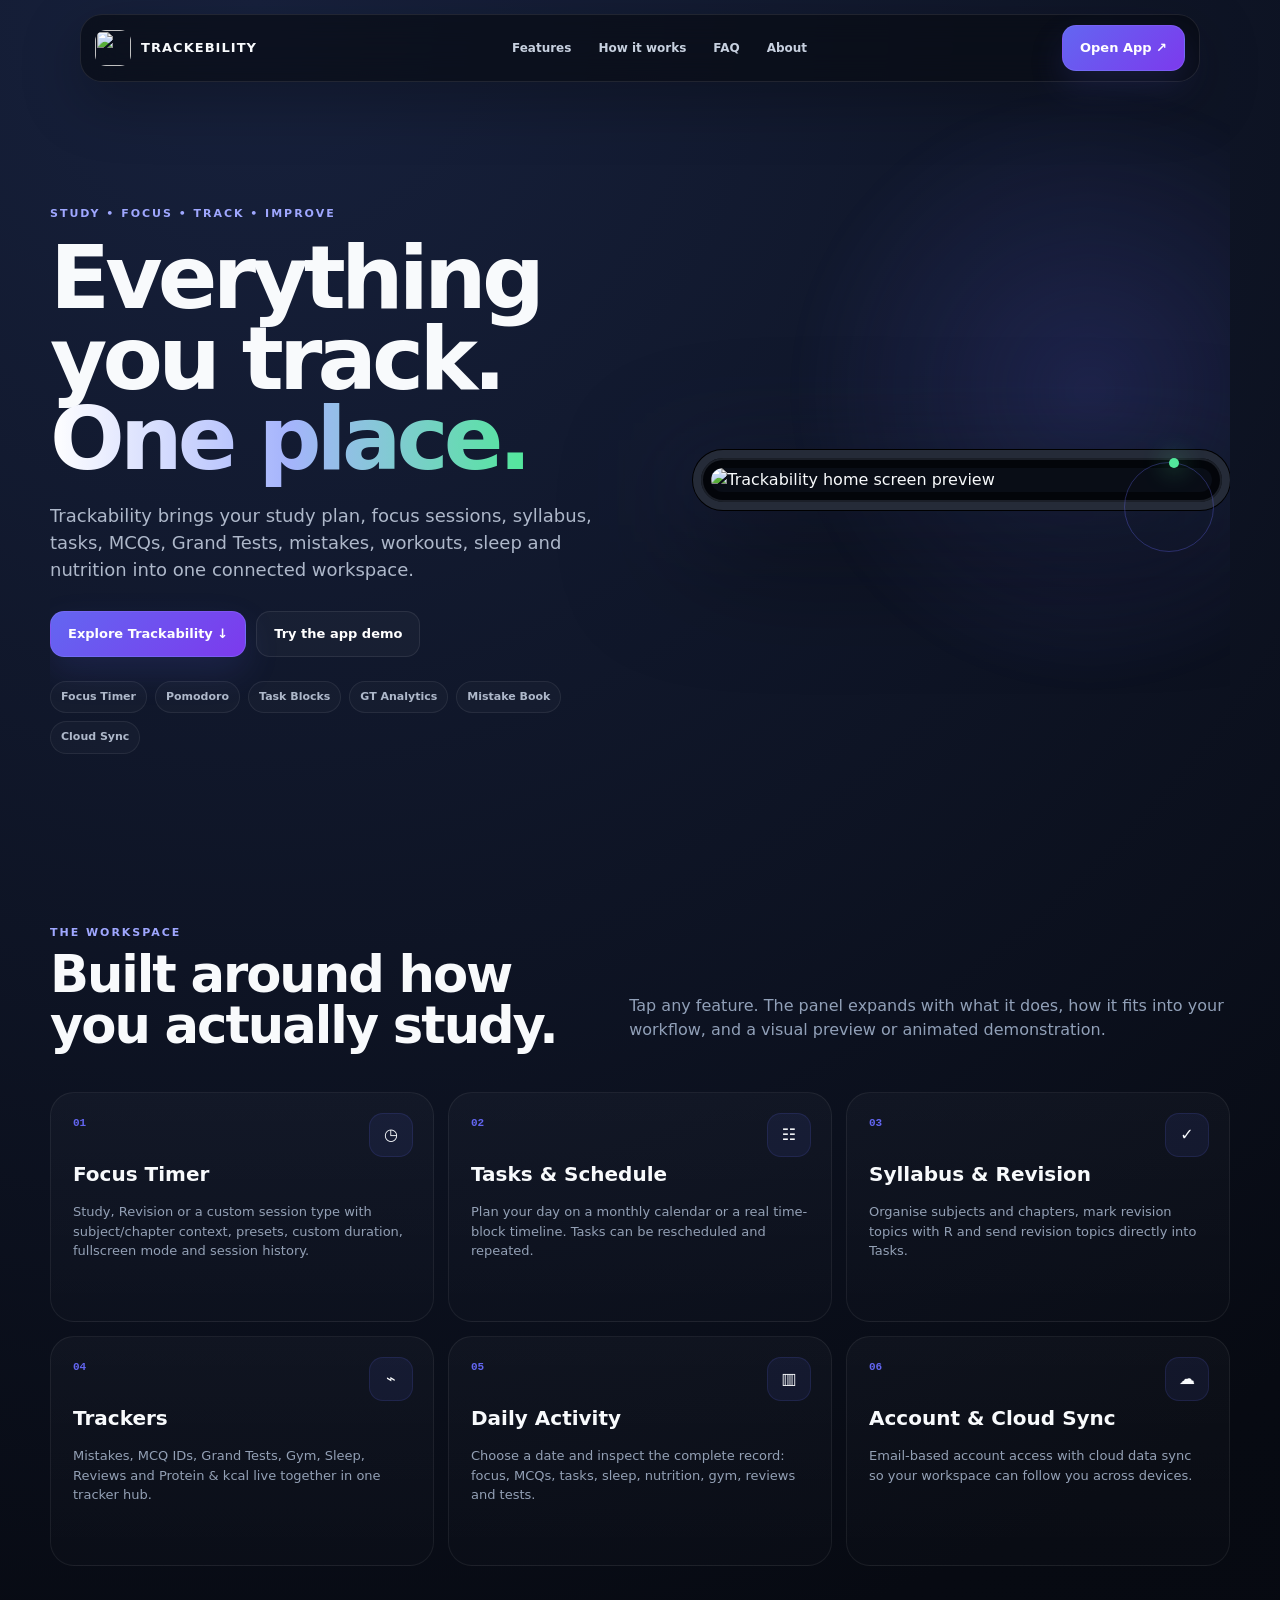
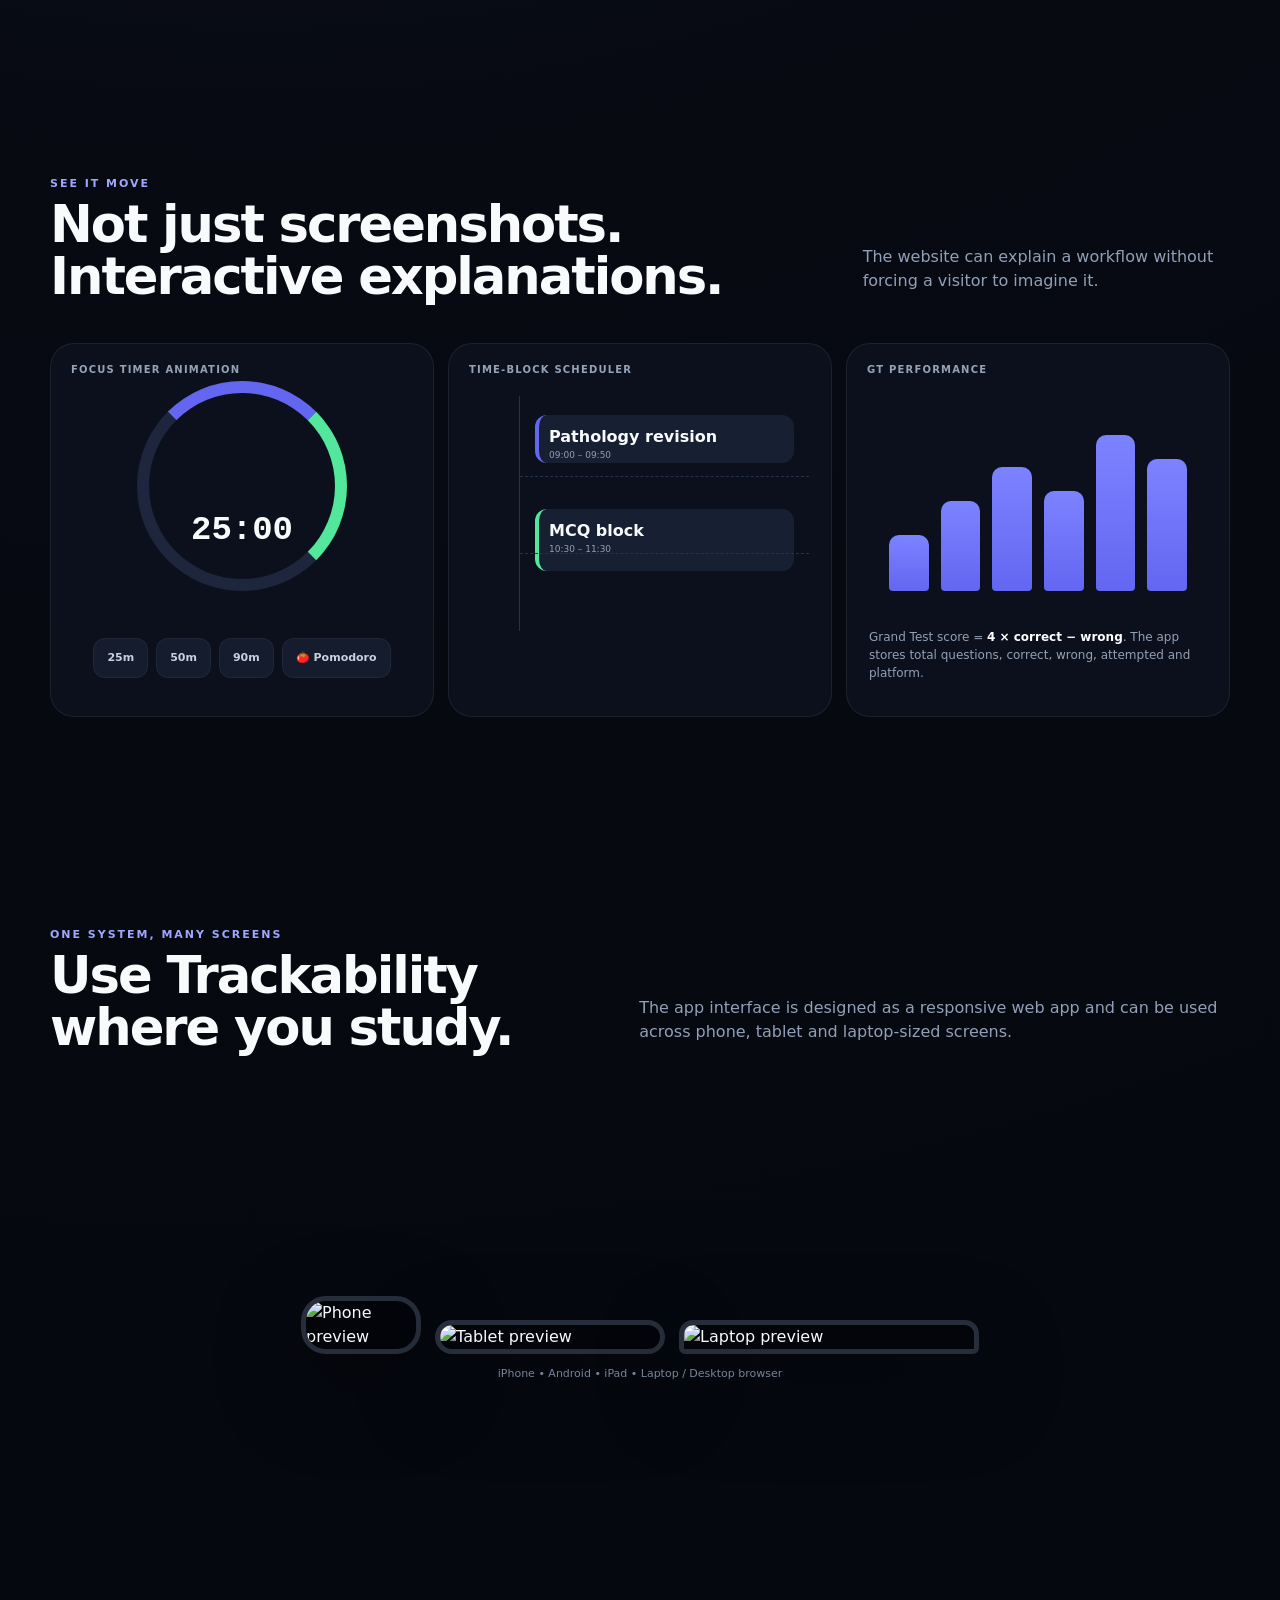
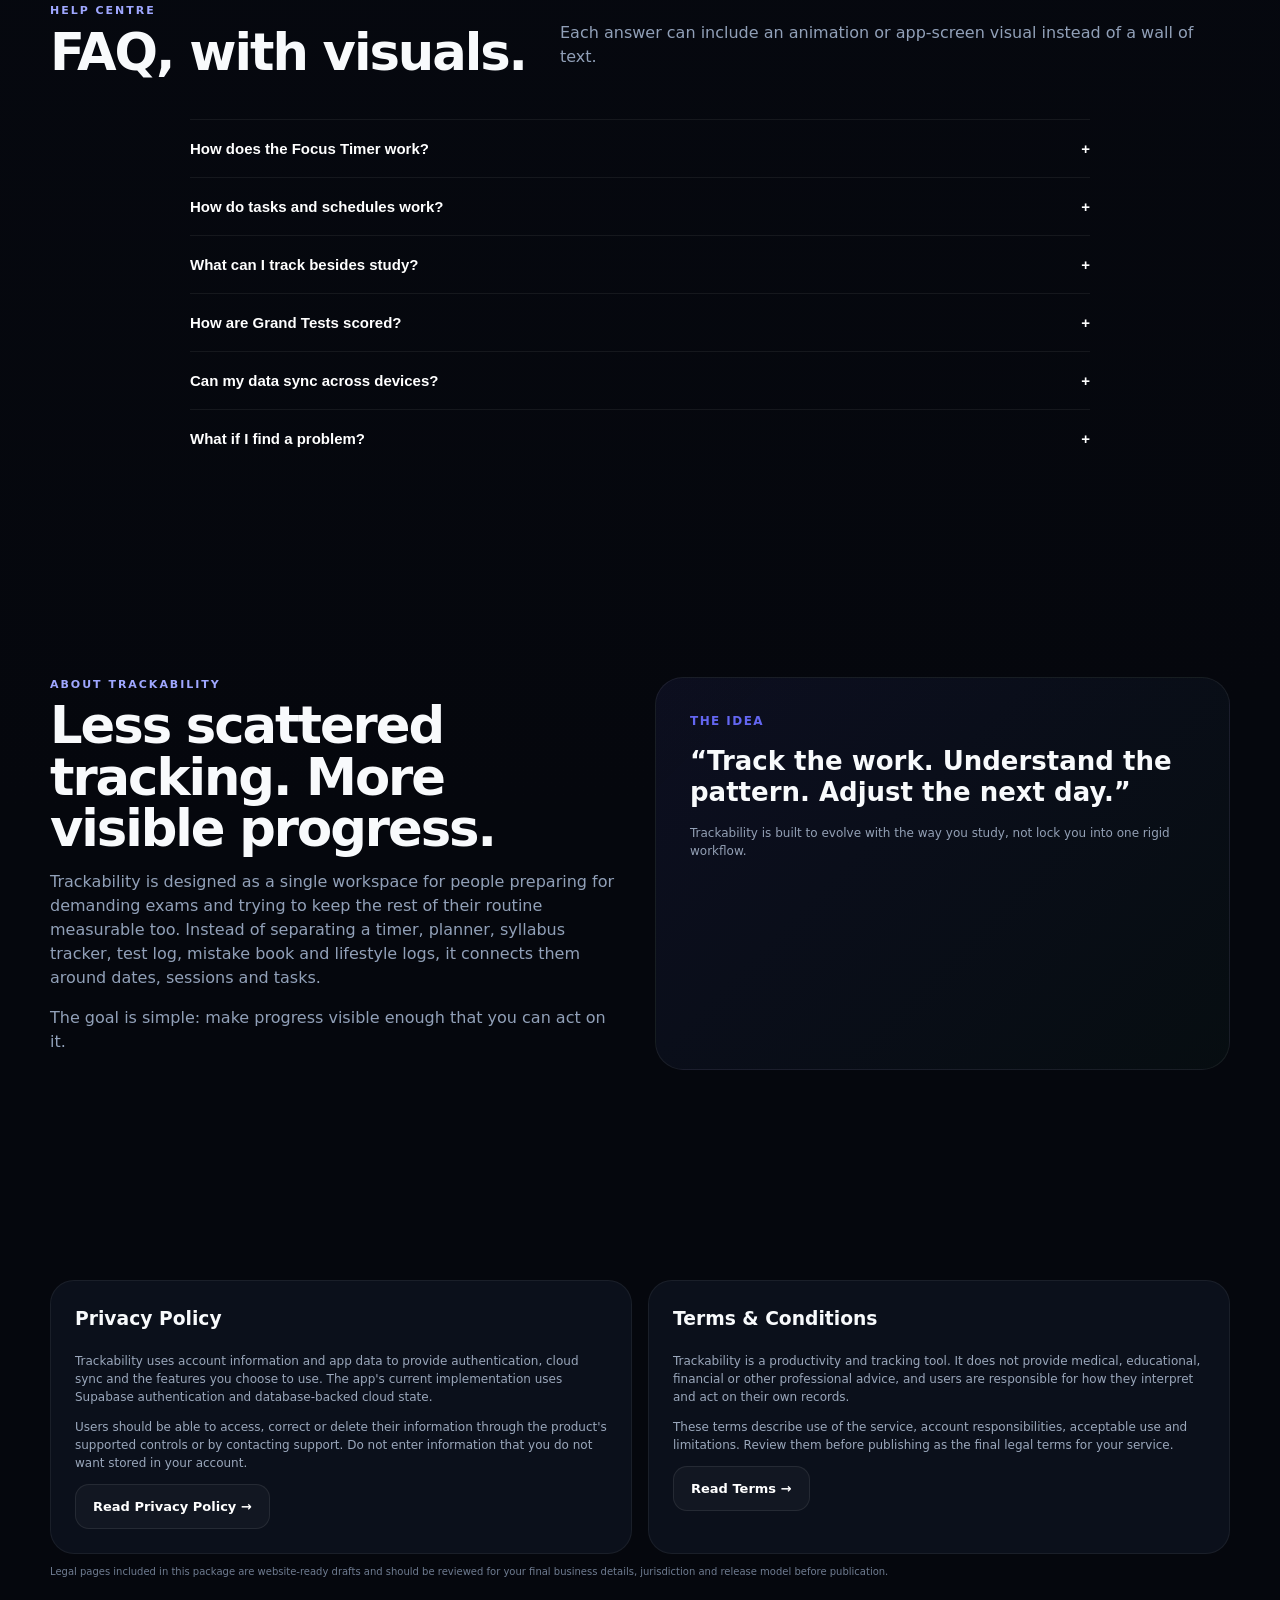
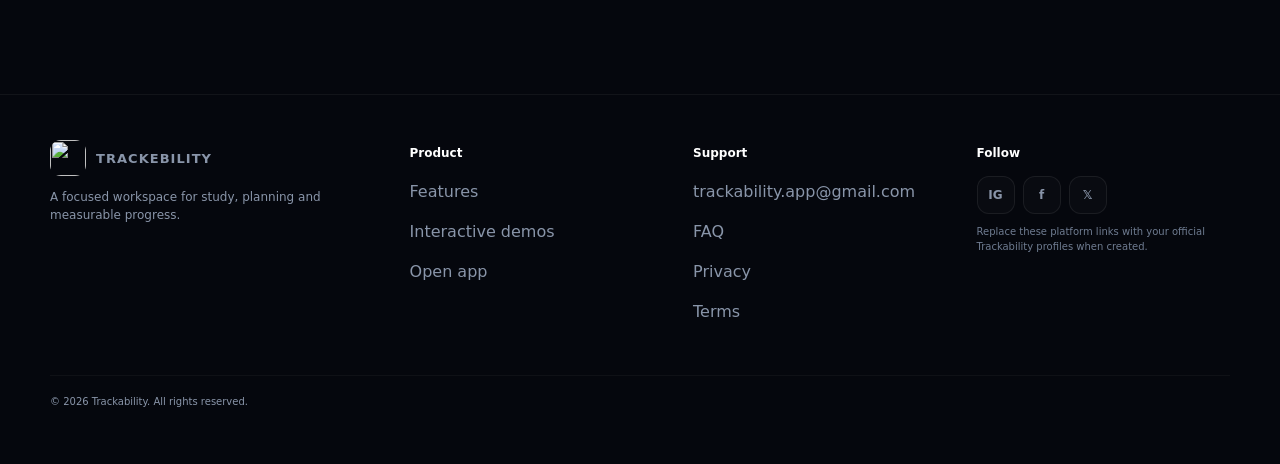
==== commit 4ea8ee13: "Add files via upload" ====
--- a/index.html
+++ b/index.html
@@ -1,6148 +1,43 @@
-<!DOCTYPE html>
-<html lang="en">
-<head>
-  <meta charset="UTF-8" />
-  <meta name="viewport" content="width=device-width, initial-scale=1.0, maximum-scale=1.0, user-scalable=no, viewport-fit=cover" />
-  <title>TRACKEBILITY_update5 — Your Study. Your Progress. Your Exam.</title>
-
-  <!-- Google Fonts -->
-  <link rel="preconnect" href="https://fonts.googleapis.com" />
-  <link rel="preconnect" href="https://fonts.gstatic.com" crossorigin />
-  <link href="https://fonts.googleapis.com/css2?family=Anton&family=DM+Sans:wght@400;500;600;700&family=Indie+Flower&family=Josefin+Sans:wght@400;500;600;700&family=Lobster+Two:wght@400;700&family=Nanum+Gothic:wght@400;700;800&family=Poppins:wght@400;500;600;700;800;900&family=Righteous&family=Space+Grotesk:wght@400;500;600;700&display=swap" rel="stylesheet" />
-
-  <!-- Tailwind CSS & Lucide Icons -->
-  <script src="https://cdn.tailwindcss.com"></script>
-  <script src="https://unpkg.com/lucide@latest"></script>
-  <script src="https://cdn.jsdelivr.net/npm/@supabase/supabase-js@2"></script>
-
-  <script>
-    tailwind.config = {
-      darkMode: 'class',
-      theme: {
-        extend: {
-          colors: {
-            themeBg: 'var(--bg-color)',
-            themeCard: 'var(--card-color)',
-            themeCardSoft: 'var(--card-soft-color)',
-            themeBorder: 'var(--border-color)',
-            themeAccent: 'var(--accent-color)',
-            themeAccentGlow: 'var(--accent-glow)',
-            themeText: 'var(--text-color)',
-            themeMuted: 'var(--muted-color)',
-          },
-          fontFamily: {
-            sans: ['"Space Grotesk"', 'system-ui', 'sans-serif'],
-          }
-        }
-      }
-    }
-  </script>
-
-  <style>
-    :root {
-      --bg-color: #090d16;
-      --card-color: #111726;
-      --card-soft-color: #1b2337;
-      --border-color: #242f47;
-      --accent-color: #6366f1;
-      --accent-glow: rgba(99, 102, 241, 0.25);
-      --text-color: #f8fafc;
-      --muted-color: #94a3b8;
-      --app-font: 'Space Grotesk', system-ui, -apple-system, sans-serif;
-    }
-    body.dark-obsidian {
-      --bg-color: #0b0f19; --card-color: #121828; --card-soft-color: #1e263d; --border-color: #2b3652; --accent-color: #6366f1; --accent-glow: rgba(99, 102, 241, 0.3); --text-color: #f8fafc; --muted-color: #94a3b8;
-    }
-    body.dark-oled {
-      --bg-color: #000000; --card-color: #09090b; --card-soft-color: #141417; --border-color: #222226; --accent-color: #a855f7; --accent-glow: rgba(168, 85, 247, 0.25); --text-color: #ffffff; --muted-color: #a1a1aa;
-    }
-    body.dark-burgundy {
-      --bg-color: #120407; --card-color: #1c070c; --card-soft-color: #2b0c14; --border-color: #481422; --accent-color: #f43f5e; --accent-glow: rgba(244, 63, 94, 0.3); --text-color: #ffe4e6; --muted-color: #fda4af;
-    }
-    body.dark-emerald {
-      --bg-color: #04130c; --card-color: #092016; --card-soft-color: #103224; --border-color: #1a4a36; --accent-color: #10b981; --accent-glow: rgba(16, 185, 129, 0.25); --text-color: #ecfdf5; --muted-color: #6ee7b7;
-    }
-    body.theme-light {
-      --bg-color: #f8fafc; --card-color: #ffffff; --card-soft-color: #f1f5f9; --border-color: #e2e8f0; --accent-color: #6366f1; --accent-glow: rgba(99, 102, 241, 0.15); --text-color: #0f172a; --muted-color: #64748b;
-    }
-    body.theme-warm {
-      --bg-color: #faf6f0; --card-color: #ffffff; --card-soft-color: #f3ece2; --border-color: #e6ded3; --accent-color: #d97706; --accent-glow: rgba(217, 119, 6, 0.2); --text-color: #292524; --muted-color: #78716c;
-    }
-
-    body.light-sky { --bg-color: #eff8ff; --card-color: #ffffff; --card-soft-color: #e0f2fe; --border-color: #bae6fd; --accent-color: #0284c7; --accent-glow: rgba(2,132,199,.18); --text-color: #082f49; --muted-color: #0369a1; }
-    body.light-mint { --bg-color: #effcf6; --card-color: #ffffff; --card-soft-color: #dcfce7; --border-color: #bbf7d0; --accent-color: #059669; --accent-glow: rgba(5,150,105,.18); --text-color: #052e1b; --muted-color: #047857; }
-    body.light-lavender { --bg-color: #f7f5ff; --card-color: #ffffff; --card-soft-color: #ede9fe; --border-color: #ddd6fe; --accent-color: #7c3aed; --accent-glow: rgba(124,58,237,.18); --text-color: #211047; --muted-color: #6d28d9; }
-    body.light-rose { --bg-color: #fff5f7; --card-color: #ffffff; --card-soft-color: #ffe4e6; --border-color: #fecdd3; --accent-color: #e11d48; --accent-glow: rgba(225,29,72,.16); --text-color: #4c0519; --muted-color: #be123c; }
-    body.light-slate { --bg-color: #f1f5f9; --card-color: #ffffff; --card-soft-color: #e2e8f0; --border-color: #cbd5e1; --accent-color: #475569; --accent-glow: rgba(71,85,105,.16); --text-color: #0f172a; --muted-color: #475569; }
-    body.dark-midnight { --bg-color: #060b1a; --card-color: #0c1429; --card-soft-color: #15203b; --border-color: #26385f; --accent-color: #38bdf8; --accent-glow: rgba(56,189,248,.25); --text-color: #f0f9ff; --muted-color: #7dd3fc; }
-    body.dark-forest { --bg-color: #03110b; --card-color: #071d14; --card-soft-color: #0d2b1d; --border-color: #185238; --accent-color: #34d399; --accent-glow: rgba(52,211,153,.24); --text-color: #ecfdf5; --muted-color: #86efac; }
-    body.dark-plum { --bg-color: #100718; --card-color: #1b0d28; --card-soft-color: #2a1540; --border-color: #4c2670; --accent-color: #c084fc; --accent-glow: rgba(192,132,252,.25); --text-color: #faf5ff; --muted-color: #d8b4fe; }
-
-    body.font-space { font-family: 'Space Grotesk', system-ui, sans-serif; }
-    body.font-dmsans { font-family: 'DM Sans', system-ui, sans-serif; }
-    body.font-poppins { font-family: 'Poppins', system-ui, sans-serif; }
-    body.font-josefin { font-family: 'Josefin Sans', system-ui, sans-serif; }
-    body.font-indie { font-family: 'Indie Flower', cursive; }
-    body.font-righteous { font-family: 'Righteous', cursive; }
-    body.font-lobster { font-family: 'Lobster Two', cursive; }
-    body.font-anton { font-family: 'Anton', sans-serif; }
-    body.font-nanum { font-family: 'Nanum Gothic', sans-serif; }
-
-    body {
-      font-family: var(--app-font);
-      background-color: var(--bg-color);
-      color: var(--text-color);
-      -webkit-tap-highlight-color: transparent;
-      user-select: none;
-    }
-
-    .custom-scroll::-webkit-scrollbar { display: none; }
-    .custom-scroll { -ms-overflow-style: none; scrollbar-width: none; }
-
-    .toast-animate-in { animation: toastIn 0.25s cubic-bezier(0.16, 1, 0.3, 1) forwards; }
-    .toast-animate-out { animation: toastOut 0.2s ease-in forwards; }
-    @keyframes toastIn { from { transform: translate(-50%, 20px); opacity: 0; } to { transform: translate(-50%, 0); opacity: 1; } }
-    @keyframes toastOut { from { transform: translate(-50%, 0); opacity: 1; } to { transform: translate(-50%, 15px); opacity: 0; } }
-
-    html { font-size: 16px; }
-    html.ui-text-small { font-size: 14px; }
-    html.ui-text-normal { font-size: 16px; }
-    html.ui-text-large { font-size: 18px; }
-    html.ui-text-xlarge { font-size: 20px; }
-    body.ui-scale-small { --ui-font-scale: .90; }
-    body.ui-scale-normal { --ui-font-scale: 1; }
-    body.ui-scale-large { --ui-font-scale: 1.12; }
-    body.ui-scale-xlarge { --ui-font-scale: 1.24; }
-    /* Scale text-bearing controls consistently, including fixed px Tailwind text utilities. */
-    body.ui-scale-small *, body.ui-scale-normal *, body.ui-scale-large *, body.ui-scale-xlarge * { }
-    body.ui-scale-small .ui-scalable, body.ui-scale-normal .ui-scalable, body.ui-scale-large .ui-scalable, body.ui-scale-xlarge .ui-scalable { font-size: calc(var(--ui-base-font-size, 1rem) * var(--ui-font-scale)) !important; }
-
-    .logo-symbol { width: 42px; height: 42px; border-radius: 15px; flex: 0 0 auto; overflow: hidden; box-shadow: 0 8px 24px var(--accent-glow); }
-    .calendar-collapsible { transition: max-height .28s ease, opacity .2s ease, padding .2s ease; overflow: hidden; }
-    .calendar-collapsible.is-collapsed { max-height: 0 !important; opacity: 0; padding-top: 0 !important; padding-bottom: 0 !important; margin: 0 !important; }
-    .expand-toggle { transition: transform .2s ease; }
-    .expand-toggle.rotated { transform: rotate(180deg); }
-    .schedule-preview-card { min-height: 92px; cursor: pointer; transition: transform .18s ease, border-color .18s ease; }
-    .schedule-preview-card:active { transform: scale(.985); }
-    .schedule-fullscreen { padding-top: env(safe-area-inset-top); padding-bottom: env(safe-area-inset-bottom); }
-    .schedule-fullscreen .schedule-full-inner { height: 100%; display: flex; flex-direction: column; }
-    .home-hero-copy { text-shadow: 0 2px 10px rgba(0,0,0,.95); }
-    .home-hero-overlay { background: linear-gradient(90deg, rgba(0,0,0,.82) 0%, rgba(0,0,0,.58) 55%, rgba(0,0,0,.30) 100%); }
-    .timeblock-shell { height: calc(100vh - 86px); min-height: 0; display: flex; flex-direction: column; }
-    .timeblock-scroll { flex: 1; min-height: 0; overflow-y: auto; overflow-x: hidden; }
-    .timeblock-grid { position: relative; min-height: 1440px; margin-left: 58px; border-left: 1px solid var(--border-color); }
-    .timeblock-hour { height: 60px; position: relative; border-top: 1px solid var(--border-color); }
-    .timeblock-half { position: absolute; left: 0; right: 0; top: 30px; border-top: 1px dashed color-mix(in srgb, var(--border-color) 55%, transparent); }
-    .timeblock-label { position: absolute; left: -58px; top: -7px; width: 50px; text-align: right; font: 700 10px/1 var(--app-font); color: var(--muted-color); }
-    .timeblock-task { position: absolute; left: calc(var(--tb-left, 0%) + 7px); width: calc(var(--tb-width, 100%) - 15px); min-height: 28px; border-left: 4px solid var(--accent-color); border-radius: 9px; padding: 5px 7px; overflow: hidden; cursor: pointer; box-shadow: 0 5px 14px rgba(0,0,0,.12); box-sizing: border-box; }
-    .timeblock-task-title { font-size: 11px; font-weight: 800; line-height: 1.15; white-space: nowrap; overflow: hidden; text-overflow: ellipsis; }
-    .timeblock-task-time { font-size: 9px; color: var(--muted-color); margin-top: 2px; }
-    .timeblock-now { position: absolute; left: -4px; right: 0; height: 2px; background: var(--accent-color); z-index: 5; box-shadow: 0 0 8px var(--accent-glow); }
-    .timeblock-now::before { content: ''; position: absolute; left: -4px; top: -3px; width: 8px; height: 8px; border-radius: 50%; background: var(--accent-color); }
-
-    .schedule-full-content { flex: 1; min-height: 0; overflow-y: auto; }
-    .fullscreen-animation-stage{position:absolute;inset:0;overflow:hidden;pointer-events:none;opacity:.9}.fs-water-fill{position:absolute;left:0;right:0;bottom:0;height:55%;background:linear-gradient(to top,var(--accent-glow),transparent);transition:height 1s linear}.fs-water-wave{position:absolute;left:-10%;width:120%;height:80px;border-radius:50%;border-top:3px solid var(--accent-color);opacity:.35;animation:waterWave 4s ease-in-out infinite}.wave-one{bottom:52%}.wave-two{bottom:48%;animation-delay:-2s}@keyframes waterWave{0%,100%{transform:translateX(-2%) rotate(0)}50%{transform:translateX(2%) rotate(2deg)}}.fs-circle-visual{position:absolute;width:min(72vw,520px);height:min(72vw,520px);left:50%;top:50%;transform:translate(-50%,-50%);border:2px solid var(--accent-color);border-radius:50%;opacity:.18;animation:circlePulse 3s ease-in-out infinite}.fs-circle-inner{position:absolute;inset:9%;border:1px dashed var(--accent-color);border-radius:50%;animation:circleSpin 18s linear infinite}@keyframes circlePulse{0%,100%{transform:translate(-50%,-50%) scale(.92);opacity:.12}50%{transform:translate(-50%,-50%) scale(1.04);opacity:.28}}@keyframes circleSpin{to{transform:rotate(360deg)}}.fs-dots-visual{position:absolute;inset:0;display:flex;align-items:center;justify-content:center;gap:18px}.fs-dots-visual span{width:9px;height:9px;border-radius:50%;background:var(--accent-color);opacity:.18;animation:dotFloat 1.8s ease-in-out infinite}.fs-dots-visual span:nth-child(2){animation-delay:.12s}.fs-dots-visual span:nth-child(3){animation-delay:.24s}.fs-dots-visual span:nth-child(4){animation-delay:.36s}.fs-dots-visual span:nth-child(5){animation-delay:.48s}.fs-dots-visual span:nth-child(6){animation-delay:.60s}.fs-dots-visual span:nth-child(7){animation-delay:.72s}.fs-dots-visual span:nth-child(8){animation-delay:.84s}@keyframes dotFloat{0%,100%{transform:translateY(10px) scale(.8);opacity:.12}50%{transform:translateY(-10px) scale(1.5);opacity:.45}}.achievement-overlay{position:fixed;inset:0;z-index:120;pointer-events:none;overflow:hidden}.achievement-piece{position:absolute;top:-40px;font-size:24px;animation:achievementFall 2.8s cubic-bezier(.2,.7,.3,1) forwards}@keyframes achievementFall{0%{transform:translate3d(0,-30px,0) rotate(0);opacity:0}10%{opacity:1}100%{transform:translate3d(var(--dx),110vh,0) rotate(540deg);opacity:0}}@media (prefers-reduced-motion:reduce){.fs-water-wave,.fs-circle-visual,.fs-circle-inner,.fs-dots-visual span,.achievement-piece{animation:none!important}.fs-water-fill{transition:none!important}}
-  </style>
-</head>
-<body class="dark-obsidian h-screen overflow-hidden flex flex-col antialiased">
-
-  <!-- TOAST CONTAINER -->
-  <div id="toastContainer" class="fixed bottom-20 left-1/2 -translate-x-1/2 z-[100] flex flex-col gap-2 items-center pointer-events-none w-full max-w-xs px-4"></div><div id="achievementOverlay" class="achievement-overlay hidden"></div>
-
-  <!-- TOP APP BAR -->
-  <header class="flex items-center justify-between px-4 pt-3.5 pb-2.5 shrink-0 border-b border-themeBorder bg-themeCard/90 backdrop-blur-md z-30">
-    <div class="flex items-center gap-3">
-      <div class="logo-symbol" title="TRACKEBILITY" aria-label="Trakebility logo">
-        <svg viewBox="0 0 84 84" width="42" height="42" xmlns="http://www.w3.org/2000/svg" aria-hidden="true">
-          <defs>
-            <linearGradient id="tlLogoGrad" x1="10" y1="10" x2="74" y2="74" gradientUnits="userSpaceOnUse">
-              <stop stop-color="#172b4d"/><stop offset="1" stop-color="#061224"/>
-            </linearGradient>
-            <linearGradient id="tlMint" x1="38" y1="25" x2="74" y2="12" gradientUnits="userSpaceOnUse">
-              <stop stop-color="#19b8c8"/><stop offset="1" stop-color="#52e79b"/>
-            </linearGradient>
-          </defs>
-          <rect width="84" height="84" rx="18" fill="#f8fafc"/>
-          <path d="M17 22c0-7 5-11 12-11h27L44 20c-5 3-8 7-10 12H28c-7 0-11-4-11-10Z" fill="url(#tlLogoGrad)"/>
-          <path d="M67 11c0 15-10 27-25 27H31c-2 3-3 7-3 12v17c0 7 4 11 11 11h3V48c0-7 4-12 11-12h14V11Z" fill="url(#tlMint)"/>
-          <path d="M39 37h9c-7 4-9 9-9 16v17c0 7-4 11-11 11h-1c-7 0-11-4-11-11V49c0-7 4-12 11-12h12Z" fill="url(#tlLogoGrad)" opacity=".98"/>
-          <path d="M35 51l5 5 9-10" fill="none" stroke="#59f2a7" stroke-width="5" stroke-linecap="round" stroke-linejoin="round"/>
-          <path d="M35 63l5 5 9-10" fill="none" stroke="#72c9ff" stroke-width="5" stroke-linecap="round" stroke-linejoin="round"/>
-          <path d="M35 75l5 5 9-10" fill="none" stroke="#cf8cff" stroke-width="5" stroke-linecap="round" stroke-linejoin="round"/>
-        </svg>
-      </div>
-      <div>
-        <div class="flex items-center gap-1.5">
-          <span class="text-[11px] font-black tracking-widest text-themeAccent uppercase">TRACKEBILITY</span>
-          <span class="text-[10px] text-themeMuted">•</span>
-          <span id="currentDateHeader" class="text-[11px] font-medium text-themeMuted">Today</span>
-        </div>
-        <div class="flex items-center gap-1">
-          <span class="text-xs text-themeMuted font-medium">Hello,</span>
-          <span id="navProfileName" class="text-xs font-bold text-themeText cursor-pointer hover:text-themeAccent" onclick="openModal('settingsModal')">Doctor</span>
-          <span class="text-xs">👋</span>
-        </div>
-      </div>
-    </div>
-
-    <div class="flex items-center gap-1.5">
-      <button onclick="openModal('searchModal')" title="Global Search" class="p-2.5 rounded-xl bg-themeCardSoft border border-themeBorder text-themeMuted hover:text-themeText active:scale-95 transition">
-        <i data-lucide="search" class="w-4 h-4"></i>
-      </button>
-      <button onclick="openModal('settingsModal')" title="Settings & Customization" class="p-2.5 rounded-xl bg-themeCardSoft border border-themeBorder text-themeMuted hover:text-themeText active:scale-95 transition">
-        <i data-lucide="settings" class="w-4 h-4"></i>
-      </button>
-      <button onclick="openAccountModal()" title="Account & Cloud Sync" class="p-2.5 rounded-xl bg-themeCardSoft border border-themeBorder text-themeMuted hover:text-themeText active:scale-95 transition">
-        <i data-lucide="cloud" class="w-4 h-4"></i>
-      </button>
-    </div>
-  </header>
-
-  <!-- MAIN SCROLLABLE CONTAINER -->
-  <main id="mainContainer" class="flex-1 overflow-y-auto custom-scroll pb-24 p-3.5 space-y-3.5 max-w-lg mx-auto w-full">
-
-    <!-- ==================== TAB 1: HOME ==================== -->
-    <section id="tab-home" class="space-y-3.5">
-
-      <!-- 1. TOP HERO -->
-      <div class="relative overflow-hidden rounded-3xl border border-themeBorder shadow-xl min-h-[145px] flex items-center justify-between p-4 group">
-        <img id="homeMotivationFullImg" src="" alt="Motivation Banner" class="absolute inset-0 w-full h-full object-cover transition-transform duration-700 group-hover:scale-105" />
-        <div class="absolute inset-0 home-hero-overlay pointer-events-none"></div>
-        <div class="relative z-10 flex flex-col justify-center home-hero-copy">
-          <span class="text-[10px] font-black uppercase tracking-widest text-indigo-200">EXAM COUNTDOWN</span>
-          <div class="flex items-baseline gap-1.5 my-0.5"><span id="homeDaysLeftHero" class="text-4xl sm:text-5xl font-black tracking-tight text-white drop-shadow-md">0</span><span class="text-xs sm:text-sm font-black uppercase tracking-wider text-white">DAYS LEFT</span></div>
-          <div id="homeCountdownPrecisionTicker" class="text-[10px] font-mono font-bold text-white bg-black/45 px-2 py-0.5 rounded-md border border-white/15 w-fit">00h 00m 00s</div>
-          <p id="homeDailyQuote" class="text-[10px] sm:text-[11px] font-bold italic text-white/90 mt-2 max-w-[250px] drop-shadow">Consistency beats intensity every single time.</p>
-        </div>
-        <div class="relative z-10 text-right flex flex-col items-end justify-center cursor-pointer max-w-[46%] home-hero-copy" onclick="openModal('settingsModal')" title="Tap to edit exam & date">
-          <div class="flex items-center gap-1.5 mb-0.5"><span class="text-[9px] font-black uppercase tracking-widest text-white/75">TARGET</span><i data-lucide="edit-3" class="w-3 h-3 text-white/80"></i></div>
-          <h2 id="homeExamTitleDisplay" class="text-lg sm:text-xl font-black tracking-tight text-white drop-shadow truncate w-full">NEET PG 2027</h2>
-          <span id="homeExamDateBadge" class="text-[10px] font-semibold text-white/80 mt-0.5">Target: 2027-03-14</span>
-        </div>
-      </div>
-
-      <!-- 2. TODAY'S FOCUS -->
-      <div class="rounded-3xl p-4 sm:p-5 bg-themeCard shadow-sm border border-themeBorder space-y-3.5 min-h-[150px]">
-        <div class="flex justify-between items-center gap-2"><div class="flex items-center gap-2 min-w-0"><div class="w-2 h-2 rounded-full bg-themeAccent animate-pulse shrink-0"></div><span class="text-xs font-black uppercase tracking-wider text-themeMuted truncate">Today's Focus</span></div><span id="homeDailyGoalDisplay" class="text-[10px] font-bold text-themeMuted whitespace-nowrap">Goal: 5h 00m</span></div>
-        <div class="flex items-center justify-between gap-3"><div class="min-w-0"><div id="homeTodayStudyTime" class="text-3xl sm:text-4xl font-black tracking-tight text-themeText leading-none">0h 00m</div><span id="homeFocusPercentLabel" class="text-[10px] font-bold text-themeAccent">0% of goal</span></div><button onclick="switchTab('focus')" class="shrink-0 px-3.5 py-2 rounded-xl bg-themeAccent text-white text-[10px] font-bold flex items-center gap-1.5 shadow-md active:scale-95 transition"><i data-lucide="play" class="w-3.5 h-3.5 fill-current"></i> Focus Timer</button></div>
-        <div id="homeActiveFocusTimer" class="hidden w-full rounded-xl bg-themeCardSoft/80 px-3 py-2 items-center justify-between gap-2"><div class="min-w-0"><span id="homeActiveFocusType" class="text-[9px] font-black uppercase tracking-wider text-themeAccent block truncate">STUDY SESSION</span><span id="homeActiveFocusTarget" class="text-[9px] text-themeMuted font-semibold block truncate">Target: 50m</span></div><div id="homeActiveFocusTimerDisplay" class="shrink-0 text-base font-black font-mono tracking-tight text-themeText tabular-nums">00:00:00</div></div>
-        <div class="w-full bg-themeCardSoft h-2 rounded-full overflow-hidden"><div id="homeStudyProgressBar" class="bg-gradient-to-r from-indigo-500 to-themeAccent h-full rounded-full transition-all duration-500" style="width:0%"></div></div>
-      </div>
-
-      <!-- 3. MCQs -->
-      <div class="rounded-3xl p-4 bg-themeCardSoft/70 border border-themeBorder shadow-none">
-        <div class="flex justify-between items-center mb-2.5"><div class="flex items-center gap-2"><span class="text-xs font-black uppercase tracking-wider text-themeMuted">MCQs Solved Today</span><i data-lucide="check-circle-2" class="w-4 h-4 text-emerald-400"></i></div><button onclick="openMCQHistoryModal()" class="text-[10px] font-bold text-themeAccent">History ↗</button></div>
-        <div class="flex items-center gap-3 sm:gap-5">
-          <div class="shrink-0 min-w-[76px] cursor-pointer" onclick="openMCQHistoryModal()"><div id="metricTodayMCQ" class="text-5xl sm:text-6xl font-black leading-none tracking-tight text-emerald-400">0</div><span class="text-[9px] text-themeMuted">Includes GT & tests</span></div>
-          <div class="flex-1 grid grid-cols-5 gap-1.5">
-            <button onclick="quickAddMCQ(1)" class="py-2 rounded-xl bg-themeCard text-[10px] font-bold text-emerald-400 hover:bg-emerald-500/20 active:scale-95 transition">+1</button>
-            <button onclick="quickAddMCQ(10)" class="py-2 rounded-xl bg-themeCard text-[10px] font-bold text-emerald-400 hover:bg-emerald-500/20 active:scale-95 transition">+10</button>
-            <button onclick="quickAddMCQ(25)" class="py-2 rounded-xl bg-themeCard text-[10px] font-bold text-emerald-400 hover:bg-emerald-500/20 active:scale-95 transition">+25</button>
-            <button onclick="quickAddMCQ(36)" class="py-2 rounded-xl bg-themeCard text-[10px] font-bold text-emerald-400 hover:bg-emerald-500/20 active:scale-95 transition">+36</button>
-            <button onclick="quickAddMCQ(50)" class="py-2 rounded-xl bg-themeCard text-[10px] font-bold text-emerald-400 hover:bg-emerald-500/20 active:scale-95 transition">+50</button>
-            <button onclick="quickAddMCQ(-1)" class="py-2 rounded-xl bg-themeCard text-[10px] font-bold text-rose-400 hover:bg-rose-500/20 active:scale-95 transition">−1</button>
-            <button onclick="quickAddMCQ(-10)" class="py-2 rounded-xl bg-themeCard text-[10px] font-bold text-rose-400 hover:bg-rose-500/20 active:scale-95 transition">−10</button>
-            <span class="hidden sm:block"></span><span class="hidden sm:block"></span><span class="hidden sm:block"></span>
-          </div>
-        </div>
-      </div>
-
-      <!-- 4. TASKS COMPLETED -->
-      <div class="rounded-2xl p-3 bg-themeCard border border-themeBorder flex items-center justify-between gap-3">
-        <div class="flex items-center gap-2.5"><div class="w-8 h-8 rounded-xl bg-indigo-500/10 flex items-center justify-center"><i data-lucide="check-square" class="w-4 h-4 text-indigo-400"></i></div><div><span class="text-[10px] font-bold uppercase tracking-wider text-themeMuted">Tasks Completed</span><div id="metricTodayTasks" class="text-xl font-black leading-none text-themeText mt-0.5">0 / 0</div></div></div>
-        <span id="metricTasksPercent" class="text-[10px] font-bold text-themeMuted">0% completed</span>
-      </div>
-
-      <!-- 5. TODAY'S TASKS & SCHEDULE -->
-      <div class="rounded-3xl p-4 bg-themeCard border border-themeBorder space-y-3">
-        <div class="flex justify-between items-center">
-          <div class="min-w-0"><div class="flex items-center gap-2"><h4 class="text-xs font-black uppercase tracking-wider text-themeText">Today's Tasks & Schedule</h4><span id="homeTodayTasksCountBadge" class="text-[10px] font-bold text-themeAccent bg-themeCardSoft px-2 py-0.5 rounded-full">0/0 done</span></div><div id="homeNextUpLine" class="text-[9px] font-bold text-themeAccent mt-1 truncate">Next Up: —</div></div>
-          <div class="flex items-center gap-1"><button onclick="switchTab('tasks')" class="px-2 py-1 rounded-xl bg-themeCardSoft hover:bg-themeBorder text-themeAccent border border-themeBorder text-[10px] font-bold active:scale-95 transition">View all →</button><button onclick="openAddTaskModal()" class="p-1.5 rounded-xl bg-themeCardSoft hover:bg-themeBorder text-themeAccent border border-themeBorder active:scale-95 transition" title="Add task"><i data-lucide="plus" class="w-3.5 h-3.5"></i></button></div>
-        </div>
-
-        <div id="homeEnlargedTasksList" class="space-y-2 max-h-72 overflow-y-auto custom-scroll pr-1"></div>
-      </div>
-
-
-    </section>
-
-    <!-- ==================== TAB 2: FOCUS ==================== -->
-    <section id="tab-focus" class="hidden space-y-4">
-      <div class="flex p-1 bg-themeCardSoft rounded-2xl border border-themeBorder">
-        <button id="focusSubBtn-today" onclick="switchFocusSubTab('today')" class="flex-1 py-1.5 text-xs font-bold rounded-xl bg-themeCard text-themeAccent shadow">Timer</button>
-        <button id="focusSubBtn-goals" onclick="switchFocusSubTab('goals')" class="flex-1 py-1.5 text-xs font-bold rounded-xl text-themeMuted">Goals & Streak</button>
-        <button id="focusSubBtn-history" onclick="switchFocusSubTab('history')" class="flex-1 py-1.5 text-xs font-bold rounded-xl text-themeMuted">Log & History</button>
-      </div>
-
-      <div id="focusSub-today" class="space-y-4">
-        <div class="rounded-3xl p-5 bg-themeCard border border-themeBorder text-center relative overflow-hidden shadow-sm">
-          <div class="flex justify-center items-center gap-2 mb-3">
-            <button onclick="setFocusType('Study')" id="typeBtn-Study" class="px-3.5 py-1.5 rounded-full text-xs font-bold bg-themeAccent text-white transition disabled:opacity-50">Study</button>
-            <button onclick="setFocusType('Revision')" id="typeBtn-Revision" class="px-3.5 py-1.5 rounded-full text-xs font-bold bg-themeCardSoft text-themeMuted transition disabled:opacity-50">Revision</button>
-            <div class="flex items-center rounded-full bg-themeCardSoft text-themeMuted px-2 py-0.5 border border-themeBorder">
-              <button onclick="setFocusType('Other')" id="typeBtn-Other" class="text-xs font-bold pr-1 disabled:opacity-50">Other</button>
-              <button onclick="renameOtherFocusType()" id="typeRenameBtn" class="text-themeMuted hover:text-themeText"><i data-lucide="edit-2" class="w-3 h-3"></i></button>
-            </div>
-          </div>
-
-          <div class="grid grid-cols-2 gap-2 mb-4">
-            <select id="focusSubjectSelect" onchange="populateFocusChapters()" class="p-2.5 rounded-xl bg-themeCardSoft border border-themeBorder text-xs font-bold text-themeText focus:outline-none disabled:opacity-60"></select>
-            <select id="focusChapterSelect" class="p-2.5 rounded-xl bg-themeCardSoft border border-themeBorder text-xs font-bold text-themeText focus:outline-none disabled:opacity-60"></select>
-          </div>
-
-          <div class="relative py-4 flex flex-col items-center justify-center">
-            <div class="w-56 h-56 rounded-full border-4 border-themeCardSoft flex flex-col items-center justify-center relative shadow-inner">
-              <div id="timerRingVisual" class="absolute inset-0 rounded-full border-4 border-transparent border-t-themeAccent transition-all duration-300"></div>
-
-              <span id="focusActiveTagIndicator" class="text-[10px] font-black uppercase tracking-wider text-themeAccent bg-themeAccent/10 px-2.5 py-0.5 rounded-full mb-1">
-                STUDY SESSION
-              </span>
-
-              <div id="focusTimerDisplay" class="text-4xl sm:text-5xl font-black font-mono tracking-tight text-themeText">00:00:00</div>
-              <p id="focusModeLabel" class="text-[11px] text-themeMuted mt-1 font-bold">Target: 50m</p>
-              <span id="timerLockNotice" class="hidden text-[9px] text-amber-400 mt-1 font-semibold flex items-center gap-1">
-                <i data-lucide="lock" class="w-3 h-3"></i> Locked while running
-              </span>
-            </div>
-          </div>
-
-          <div class="grid grid-cols-4 gap-2 my-4">
-            <button onclick="setTimerPreset(25)" class="py-2.5 rounded-xl bg-themeCardSoft border border-themeBorder text-xs font-bold text-themeMuted hover:text-themeAccent active:scale-95 transition">25m</button>
-            <button onclick="setTimerPreset(50)" class="py-2.5 rounded-xl bg-themeCardSoft border border-themeBorder text-xs font-bold text-themeMuted hover:text-themeAccent active:scale-95 transition">50m</button>
-            <button onclick="setTimerPreset(90)" class="py-2.5 rounded-xl bg-themeCardSoft border border-themeBorder text-xs font-bold text-themeMuted hover:text-themeAccent active:scale-95 transition">90m</button>
-            <button onclick="setCustomTimerDuration()" class="py-2.5 rounded-xl bg-themeCardSoft border border-themeBorder text-xs font-bold text-themeAccent active:scale-95 transition">Custom</button>
-          </div>
-
-          <div class="flex items-center justify-center gap-3 pt-1">
-            <button onclick="resetFocusTimer()" title="Reset" class="p-3.5 rounded-2xl bg-themeCardSoft border border-themeBorder text-themeMuted active:scale-95 transition">
-              <i data-lucide="rotate-ccw" class="w-5 h-5"></i>
-            </button>
-            <button id="focusStartBtn" onclick="toggleFocusTimer()" class="px-8 py-3.5 rounded-2xl bg-themeAccent hover:bg-indigo-600 text-white font-black text-base shadow-xl shadow-themeAccent/25 active:scale-95 transition flex items-center gap-2">
-              <i id="focusPlayIcon" data-lucide="play" class="w-5 h-5 fill-current"></i>
-              <span id="focusPlayText">Start</span>
-            </button>
-            <button onclick="finishAndSaveSession()" title="Finish & Save" class="p-3.5 rounded-2xl bg-emerald-500/20 border border-emerald-500/30 text-emerald-400 active:scale-95 transition">
-              <i data-lucide="check" class="w-5 h-5"></i>
-            </button>
-            <button onclick="openFullscreenTimer()" title="Fullscreen Mode" class="p-3.5 rounded-2xl bg-themeCardSoft border border-themeBorder text-themeMuted active:scale-95 transition">
-              <i data-lucide="maximize-2" class="w-5 h-5"></i>
-            </button>
-          </div>
-
-          <div class="mt-4 pt-3 border-t border-themeBorder/60 flex items-center justify-center gap-2">
-            <button onclick="openModal('pomodoroConfigModal')" class="text-xs font-bold text-amber-400 bg-amber-500/10 px-3 py-1.5 rounded-xl border border-amber-500/20 flex items-center gap-1.5 active:scale-95 transition">
-              <span>🍅</span> Pomodoro Mode Setup
-            </button>
-          </div>
-        </div>
-
-        <div class="rounded-3xl p-4 bg-themeCard border border-themeBorder space-y-2.5">
-          <div class="flex justify-between items-center">
-            <h4 class="text-xs font-black uppercase tracking-wider text-themeMuted">Today's Focus Log</h4>
-            <span id="focusTodayCount" class="text-xs font-bold text-themeAccent">0 sessions</span>
-          </div>
-          <div id="focusTodaySessionList" class="space-y-2"></div>
-        </div>
-      </div>
-
-      <div id="focusSub-goals" class="hidden space-y-4">
-        <div class="rounded-3xl p-5 bg-themeCard border border-themeBorder flex justify-between items-center shadow-sm">
-          <div>
-            <div class="flex items-center gap-2">
-              <span class="text-2xl">🔥</span>
-              <span id="activeStreakNumber" class="text-3xl font-black">0</span>
-              <span class="text-xs font-bold text-amber-400">Day Streak</span>
-            </div>
-            <p id="streakStatusText" class="text-xs font-semibold text-themeMuted mt-0.5">Keep studying daily to maintain momentum!</p>
-            <span class="text-[10px] text-themeAccent font-bold">Goal: <span id="goalDailyTag">5h / day</span></span>
-          </div>
-          <button onclick="openModal('goalEditModal')" class="px-3 py-1.5 rounded-xl bg-themeCardSoft border border-themeBorder text-xs font-bold text-themeAccent flex items-center gap-1.5 active:scale-95 transition">
-            <i data-lucide="pencil" class="w-3.5 h-3.5"></i> Edit Goal
-          </button>
-        </div>
-
-        <div class="rounded-2xl p-4 bg-themeCard border border-themeBorder">
-          <div class="flex justify-between text-xs font-bold mb-1.5">
-            <span>Today's Target Progress</span>
-            <span id="todayProgressGoalText">0min / 5hr</span>
-          </div>
-          <div class="w-full bg-themeCardSoft h-2 rounded-full overflow-hidden">
-            <div id="todayProgressGoalBar" class="bg-themeAccent h-full rounded-full transition-all duration-500" style="width: 0%"></div>
-          </div>
-        </div>
-
-        <div class="rounded-3xl p-4 bg-themeCard border border-themeBorder space-y-2.5">
-          <div class="flex justify-between items-center">
-            <div class="flex items-center gap-2">
-              <h4 class="text-xs font-black uppercase tracking-wider text-themeMuted">Monthly Overview</h4>
-              <button onclick="changeGoalMonth(-1)" class="p-1 text-themeMuted hover:text-themeText"><i data-lucide="chevron-left" class="w-3.5 h-3.5"></i></button>
-              <span id="goalTrackingMonthLabel" class="text-xs font-bold text-themeAccent">Sep 2026</span>
-              <button onclick="changeGoalMonth(1)" class="p-1 text-themeMuted hover:text-themeText"><i data-lucide="chevron-right" class="w-3.5 h-3.5"></i></button>
-            </div>
-            <span id="monthlyThresholdBadge" class="text-[10px] font-bold text-themeAccent">Goal: ≥5h</span>
-          </div>
-
-          <div class="flex justify-between items-center">
-            <div class="flex justify-end gap-3 text-[10px] text-themeMuted font-medium pr-1">
-              <span class="flex items-center gap-1"><span class="w-2 h-2 rounded-full bg-emerald-500"></span><span id="legendGoalLabel">Goal achieved</span></span>
-              <span class="flex items-center gap-1"><span class="w-2 h-2 rounded-full bg-amber-400"></span><span>2h–below goal</span></span>
-              <span class="flex items-center gap-1"><span class="w-2 h-2 rounded-full bg-rose-500"></span><span>&lt;2h</span></span>
-            </div>
-            <button onclick="toggleCalendarPanel('monthlyCalendarBody','monthlyCalendarToggle')" id="monthlyCalendarToggle" title="Expand/collapse calendar" class="p-1 rounded-lg bg-themeCardSoft text-themeMuted"><i data-lucide="chevron-up" class="w-3.5 h-3.5 expand-toggle"></i></button>
-          </div>
-
-          <div id="monthlyCalendarBody" class="calendar-collapsible">
-            <div id="monthlyGridCalendar" class="grid grid-cols-7 gap-1 text-center text-xs pt-1"></div>
-          </div>
-        </div>
-      </div>
-
-      <div id="focusSub-history" class="hidden space-y-3">
-        <div class="flex gap-2">
-          <div id="historyMonthList" class="w-20 shrink-0 space-y-1 overflow-y-auto custom-scroll max-h-80"></div>
-          <div class="flex-1 space-y-2">
-            <div class="p-3 bg-themeCard rounded-2xl border border-themeBorder">
-              <div class="flex justify-between items-center pb-1.5 border-b border-themeBorder/50 mb-1">
-                <span class="text-[10px] font-black text-themeMuted uppercase">Calendar</span>
-                <button onclick="toggleCalendarPanel('historyCalendarBody','historyCalendarToggle')" id="historyCalendarToggle" title="Expand/collapse calendar" class="p-1 rounded-lg bg-themeCardSoft text-themeMuted"><i data-lucide="chevron-up" class="w-3.5 h-3.5 expand-toggle"></i></button>
-              </div>
-              <div id="historyCalendarBody" class="calendar-collapsible">
-                <div class="grid grid-cols-7 gap-1 text-center text-[10px] font-black text-themeMuted pb-1.5">
-                  <span>S</span><span>M</span><span>T</span><span>W</span><span>T</span><span>F</span><span>S</span>
-                </div>
-                <div id="historyMiniCalendar" class="grid grid-cols-7 gap-1 text-center text-[10px]"></div>
-              </div>
-            </div>
-            <div id="historyDayDetailContainer" class="space-y-1.5 max-h-64 overflow-y-auto custom-scroll">
-              <p class="text-[11px] text-themeMuted text-center py-4">Select a date to inspect detailed sessions.</p>
-            </div>
-          </div>
-        </div>
-      </div>
-    </section>
-
-    <!-- ==================== TAB 3: TASKS (ENLARGED MONTHLY CALENDAR GRID & TASK SECTION) ==================== -->
-    <section id="tab-tasks" class="hidden space-y-4">
-      <div class="flex justify-between items-center gap-2">
-        <div class="min-w-0">
-          <h3 class="text-base font-black text-themeText">Task & Schedule Hub</h3>
-          <p class="text-xs text-themeMuted">Plan, track, and execute your day</p>
-        </div>
-        <div class="flex items-center gap-1.5 shrink-0">
-          <button onclick="openSchedulePanel('timeline')" class="px-2.5 py-2 rounded-xl bg-themeCardSoft border border-themeBorder text-themeAccent font-bold text-[10px] flex items-center gap-1.5 active:scale-95 transition" title="Open Time Block Span">
-            <i data-lucide="clock-3" class="w-3.5 h-3.5"></i> Time Blocks
-          </button>
-          <button onclick="openAddTaskModal()" class="px-3 py-2 rounded-xl bg-themeAccent hover:bg-indigo-600 text-white font-bold text-xs flex items-center gap-1.5 shadow-md active:scale-95 transition">
-            <i data-lucide="plus" class="w-4 h-4"></i> Add Task
-          </button>
-        </div>
-      </div>
-
-      <!-- Enlarged Monthly Calendar Grid Box View -->
-      <div class="rounded-3xl p-4 bg-themeCard border border-themeBorder space-y-3">
-        <div class="flex justify-between items-center px-1">
-          <div class="flex items-center gap-2">
-            <button onclick="shiftTaskMonth(-1)" class="p-1.5 rounded-lg bg-themeCardSoft text-themeMuted hover:text-themeText"><i data-lucide="chevron-left" class="w-4 h-4"></i></button>
-            <span id="taskMonthLabel" class="text-sm font-black text-themeAccent">November 2026</span>
-            <button onclick="shiftTaskMonth(1)" class="p-1.5 rounded-lg bg-themeCardSoft text-themeMuted hover:text-themeText"><i data-lucide="chevron-right" class="w-4 h-4"></i></button>
-          </div>
-          <button onclick="jumpToTaskTodayMonth()" class="px-3 py-1 rounded-xl bg-themeCardSoft border border-themeBorder text-xs font-bold text-themeAccent">Today</button>
-        </div>
-
-        <div class="grid grid-cols-7 gap-1 text-center text-[11px] font-black text-themeMuted pb-1">
-          <span>M</span><span>T</span><span>W</span><span>T</span><span>F</span><span>S</span><span>S</span>
-        </div>
-        <div id="taskEnlargedMonthGrid" class="grid grid-cols-7 gap-1.5 text-center text-xs"></div>
-      </div>
-
-      <!-- Tasks for that day section (directly below the enlarged calendar) -->
-      <div class="rounded-3xl p-4 bg-themeCard border border-themeBorder space-y-3">
-        <div class="flex justify-between items-center px-1">
-          <div class="flex items-center gap-2">
-            <h3 id="activeTaskDateHeader" class="text-xs font-black uppercase tracking-wider text-themeText">Tasks for Today</h3>
-            <span id="tasksDayCountBadge" class="text-[10px] font-bold px-2 py-0.5 rounded-full bg-themeCardSoft text-themeAccent">0/0 done</span>
-          </div>
-
-          <div class="flex gap-1">
-            <button onclick="setTaskFilter('all')" id="taskFilterBtn-all" class="px-2.5 py-1 rounded-lg text-[10px] font-bold bg-themeAccent text-white">All</button>
-            <button onclick="setTaskFilter('pending')" id="taskFilterBtn-pending" class="px-2.5 py-1 rounded-lg text-[10px] font-bold bg-themeCardSoft text-themeMuted">Pending</button>
-            <button onclick="setTaskFilter('done')" id="taskFilterBtn-done" class="px-2.5 py-1 rounded-lg text-[10px] font-bold bg-themeCardSoft text-themeMuted">Done</button>
-          </div>
-        </div>
-
-        <div id="dedicatedTaskListContainer" class="space-y-2 max-h-72 overflow-y-auto custom-scroll pr-1"></div>
-      </div>
-
-    </section>
-
-    <!-- FULLSCREEN TIME BLOCK SPAN -->
-    <div id="schedulePanelModal" class="hidden fixed inset-0 z-[80] bg-themeBg schedule-fullscreen">
-      <div class="schedule-full-inner timeblock-shell p-3">
-        <div class="flex items-center justify-between gap-2 pb-3 border-b border-themeBorder shrink-0">
-          <div class="min-w-0">
-            <span class="text-[10px] font-black uppercase tracking-wider text-themeAccent">Schedule</span>
-            <h3 id="schedulePanelTitle" class="text-base font-black text-themeText truncate">Time Block Span</h3>
-          </div>
-          <button onclick="closeModal('schedulePanelModal')" class="p-2.5 rounded-xl bg-themeCard border border-themeBorder text-themeMuted"><i data-lucide="x" class="w-5 h-5"></i></button>
-        </div>
-
-        <div class="flex items-center gap-1.5 py-3 shrink-0">
-          <button onclick="shiftTimeBlockDate(-1)" class="p-2 rounded-xl bg-themeCard border border-themeBorder text-themeMuted active:scale-95"><i data-lucide="chevron-left" class="w-4 h-4"></i></button>
-          <button onclick="jumpTimeBlockToday()" class="px-3 py-2 rounded-xl bg-themeCardSoft border border-themeBorder text-[10px] font-black text-themeAccent">Today</button>
-          <div class="flex-1 text-center min-w-0">
-            <div id="timeBlockDateLabel" class="text-sm font-black text-themeText truncate">Today</div>
-            <div id="timeBlockTaskCountLabel" class="text-[9px] text-themeMuted">0 time-blocked tasks</div>
-          </div>
-          <input type="date" id="timeBlockDatePicker" onchange="setTimeBlockDateFromPicker(this.value)" class="w-9 h-9 p-1 rounded-xl bg-themeCard border border-themeBorder text-themeAccent text-[9px]" title="Choose date" />
-          <button onclick="openTaskFromTimeBlock()" class="p-2 rounded-xl bg-themeAccent text-white active:scale-95" title="Add task for this date"><i data-lucide="plus" class="w-4 h-4"></i></button>
-          <button onclick="shiftTimeBlockDate(1)" class="p-2 rounded-xl bg-themeCard border border-themeBorder text-themeMuted active:scale-95"><i data-lucide="chevron-right" class="w-4 h-4"></i></button>
-        </div>
-
-        <div class="timeblock-scroll rounded-2xl bg-themeCard border border-themeBorder">
-          <div id="fullscreenTaskTimelineContainer" class="p-1.5"></div>
-        </div>
-      </div>
-    </div>
-
-    <!-- ==================== TAB 4: SYLLABUS & REVISION ==================== -->
-    <section id="tab-syllabus" class="hidden space-y-4">
-      <div class="flex p-1 bg-themeCardSoft rounded-2xl border border-themeBorder">
-        <button id="sylSubBtn-syllabus" onclick="switchSyllabusSubTab('syllabus')" class="flex-1 py-1.5 text-xs font-bold rounded-xl bg-themeCard text-themeAccent shadow">Syllabus</button>
-        <button id="sylSubBtn-revision" onclick="switchSyllabusSubTab('revision')" class="flex-1 py-1.5 text-xs font-bold rounded-xl text-themeMuted">Revision Hub</button>
-      </div>
-
-      <div id="sylSub-syllabus" class="space-y-4">
-        <div class="rounded-3xl p-3.5 bg-themeCard border border-themeBorder flex items-center justify-between gap-3"><div class="min-w-0"><span class="text-[10px] font-black uppercase text-themeMuted block">Syllabus</span><p id="overallSubsRatio" class="text-xs font-bold text-themeText">0 Subjects</p><p id="overallChaptersRatio" class="text-[10px] text-themeMuted">0 Completed</p></div><button onclick="openAddSubjectModal()" class="px-3 py-2 rounded-xl bg-themeAccent text-white text-[10px] font-black flex items-center gap-1.5 active:scale-95 transition"><i data-lucide="plus" class="w-3.5 h-3.5"></i> Add Subject</button></div>
-        <div class="flex items-center justify-between px-1">
-          <span class="text-xs font-black uppercase tracking-wider text-themeMuted">Subjects & Chapters</span>
-          <div class="flex items-center gap-2">
-            <button onclick="openEditSubjectModal()" class="text-xs font-bold text-themeMuted hover:text-themeText flex items-center gap-1">Edit Subject</button>
-            <button onclick="openModal('addChapterModal')" class="text-xs font-bold text-themeAccent flex items-center gap-1">
-              <i data-lucide="plus-circle" class="w-3.5 h-3.5"></i> Add Chapter
-            </button>
-          </div>
-        </div>
-
-        <div class="flex gap-2.5 items-start">
-          <div id="syllabusSubjectsSidebar" class="w-36 shrink-0 space-y-2 overflow-y-auto custom-scroll max-h-[460px]"></div>
-          <div id="syllabusChaptersList" class="flex-1 space-y-2 overflow-y-auto custom-scroll max-h-[460px]"></div>
-        </div>
-      </div>
-
-      <div id="sylSub-revision" class="hidden space-y-4">
-        <div class="rounded-3xl p-4 bg-themeCard border border-themeBorder">
-          <h3 class="text-sm font-black text-themeText">Revision Hub</h3>
-          <p class="text-xs text-themeMuted">Chapters marked R appear here. Add any revision topic to your Tasks.</p>
-        </div>
-
-        <div class="space-y-2">
-          <div id="revisionQueueContainer" class="space-y-2"></div>
-        </div>
-      </div>
-    </section>
-
-    <!-- ==================== TAB 5: TRACKER ==================== -->
-    <section id="tab-tracker" class="hidden space-y-4">
-      <div class="flex gap-2 overflow-x-auto custom-scroll pb-1">
-        <button onclick="switchTrackerModule('mistakes')" id="trkBtn-mistakes" class="px-3.5 py-1.5 rounded-xl bg-themeAccent text-white text-xs font-bold whitespace-nowrap shadow">Mistake Book</button>
-        <button onclick="switchTrackerModule('mcqid')" id="trkBtn-mcqid" class="px-3.5 py-1.5 rounded-xl bg-themeCard border border-themeBorder text-xs font-bold text-themeMuted whitespace-nowrap">MCQ ID Tracker</button>
-        <button onclick="switchTrackerModule('gt')" id="trkBtn-gt" class="px-3.5 py-1.5 rounded-xl bg-themeCard border border-themeBorder text-xs font-bold text-themeMuted whitespace-nowrap">Grand Tests</button>
-        <button onclick="switchTrackerModule('gym')" id="trkBtn-gym" class="px-3.5 py-1.5 rounded-xl bg-themeCard border border-themeBorder text-xs font-bold text-themeMuted whitespace-nowrap">Gym</button>
-        <button onclick="switchTrackerModule('sleep')" id="trkBtn-sleep" class="px-3.5 py-1.5 rounded-xl bg-themeCard border border-themeBorder text-xs font-bold text-themeMuted whitespace-nowrap">Sleep</button>
-        <button onclick="switchTrackerModule('reviews')" id="trkBtn-reviews" class="px-3.5 py-1.5 rounded-xl bg-themeCard border border-themeBorder text-xs font-bold text-themeMuted whitespace-nowrap">Reviews</button>
-        <button onclick="switchTrackerModule('nutrition')" id="trkBtn-nutrition" class="px-3.5 py-1.5 rounded-xl bg-themeCard border border-themeBorder text-xs font-bold text-themeMuted whitespace-nowrap">Protein & kcal</button>
-      </div>
-
-      <div id="trackerMiniCalendarWrap" class="hidden rounded-3xl p-3 bg-themeCard border border-themeBorder space-y-2"><div class="flex items-center justify-between"><div><span class="text-[10px] font-black uppercase tracking-wider text-themeMuted">Tracking Calendar</span><p id="trackerCalendarHint" class="text-[9px] text-themeMuted">Tap a date to filter the selected tracker</p></div><div class="flex items-center gap-1"><button onclick="clearTrackerDateFilter()" class="px-1.5 py-1 rounded-lg bg-themeCardSoft text-[8px] font-black text-themeAccent">All</button><button onclick="shiftTrackerCalendarMonth(-1)" class="p-1 rounded-lg bg-themeCardSoft text-themeMuted"><i data-lucide="chevron-left" class="w-3.5 h-3.5"></i></button><span id="trackerCalendarMonthLabel" class="text-[10px] font-black text-themeAccent min-w-[72px] text-center"></span><button onclick="shiftTrackerCalendarMonth(1)" class="p-1 rounded-lg bg-themeCardSoft text-themeMuted"><i data-lucide="chevron-right" class="w-3.5 h-3.5"></i></button></div></div><div class="grid grid-cols-7 gap-1 text-center text-[8px] font-black text-themeMuted"><span>M</span><span>T</span><span>W</span><span>T</span><span>F</span><span>S</span><span>S</span></div><div id="trackerMiniCalendar" class="grid grid-cols-7 gap-1 text-center text-[9px]"></div></div>
-
-      <div id="trackerMod-mistakes" class="space-y-3">
-        <div class="grid grid-cols-2 gap-2 text-center">
-          <div class="p-3 rounded-2xl bg-themeCard border border-themeBorder">
-            <span class="text-[10px] font-bold text-rose-400 uppercase">Unresolved</span>
-            <div id="mistakesUnresolvedCountDisplay" class="text-2xl font-black text-rose-400">0</div>
-          </div>
-          <div class="p-3 rounded-2xl bg-themeCard border border-themeBorder">
-            <span class="text-[10px] font-bold text-emerald-400 uppercase">Corrected</span>
-            <div id="mistakesCorrectedCountDisplay" class="text-2xl font-black text-emerald-400">0</div>
-          </div>
-        </div>
-
-        <div class="flex justify-between items-center">
-          <div>
-            <h3 class="text-sm font-black">Remediation Ledger</h3>
-            <p class="text-xs text-themeMuted">Subject-wise trap notes & concepts</p>
-          </div>
-          <button onclick="openMistakeModalForNew()" class="px-3 py-1.5 rounded-xl bg-rose-600 text-white text-xs font-bold flex items-center gap-1 shadow active:scale-95 transition">
-            <i data-lucide="plus" class="w-3.5 h-3.5"></i> Add Mistake
-          </button>
-        </div>
-        <div id="mistakesGroupedContainer" class="space-y-3"></div>
-      </div>
-
-      <div id="trackerMod-mcqid" class="hidden space-y-3">
-        <div class="flex justify-between items-center">
-          <div>
-            <h3 class="text-sm font-black">MCQ Repository</h3>
-            <p class="text-xs text-themeMuted">Track question IDs across prep platforms</p>
-          </div>
-          <div class="flex gap-1.5">
-            <button onclick="openModal('mcqSourcesModal')" class="px-2.5 py-1.5 rounded-xl bg-themeCardSoft border border-themeBorder text-xs font-bold text-themeMuted hover:text-themeText">Sources</button>
-            <button onclick="openModal('mcqIdModal')" class="px-3 py-1.5 rounded-xl bg-emerald-600 text-white text-xs font-bold flex items-center gap-1 shadow active:scale-95 transition">
-              <i data-lucide="plus" class="w-3.5 h-3.5"></i> Log ID
-            </button>
-          </div>
-        </div>
-        <div id="mcqIdListContainer" class="space-y-2"></div>
-      </div>
-
-      <div id="trackerMod-gt" class="hidden space-y-3">
-        <div class="p-4 rounded-3xl bg-themeCard border border-themeBorder grid grid-cols-2 gap-2 text-center">
-          <div>
-            <span class="text-[10px] font-bold text-themeMuted uppercase">Best Score</span>
-            <div id="gtBestScoreCard" class="text-xl font-black text-emerald-400">0 marks</div>
-          </div>
-          <div>
-            <span class="text-[10px] font-bold text-themeMuted uppercase">Tests Taken</span>
-            <div id="gtTotalCountCard" class="text-xl font-black text-themeText">0</div>
-          </div>
-        </div>
-
-        <div class="rounded-2xl p-3 bg-themeCardSoft border border-themeBorder space-y-2"><div class="flex justify-between items-center"><div><span class="text-[10px] font-black uppercase text-themeMuted">GT Score Trend</span><p class="text-[9px] text-themeMuted">Y-axis = total score (4×correct − 1×wrong)</p></div><span class="text-[9px] text-themeMuted">X-axis = GT + date</span></div><div id="gtScoreChart"></div></div>
-
-        <div class="flex justify-between items-center">
-          <h3 class="text-sm font-black">Grand Test Ledger</h3>
-          <button onclick="openGTModal()" class="px-3 py-1.5 rounded-xl bg-themeAccent text-white text-xs font-bold active:scale-95 transition">+ Log GT</button>
-        </div>
-        <div id="gtListContainer" class="space-y-2"></div>
-      </div>
-
-      <div id="trackerMod-gym" class="hidden space-y-3">
-        <div class="flex justify-between items-center">
-          <div>
-            <h3 class="text-sm font-black">Workout Ledger</h3>
-            <p class="text-[10px] text-themeMuted">Editable logs with date filter</p>
-          </div>
-          <button onclick="openAddGymModal()" class="px-3 py-1.5 rounded-xl bg-themeAccent text-white text-xs font-bold active:scale-95 transition">+ Log Workout</button>
-        </div>
-
-        <div class="flex items-center gap-2 p-2 rounded-2xl bg-themeCard border border-themeBorder text-xs">
-          <i data-lucide="calendar" class="w-4 h-4 text-themeAccent shrink-0"></i>
-          <input type="date" id="gymDateFilterInput" onchange="renderGymTracker()" class="bg-transparent text-xs text-themeText font-bold focus:outline-none flex-1" />
-          <button onclick="clearGymDateFilter()" class="text-[10px] font-bold text-themeMuted hover:text-themeText">Show All</button>
-        </div>
-
-        <div id="gymLogTable" class="space-y-2"></div>
-      </div>
-
-      <div id="trackerMod-sleep" class="hidden space-y-3">
-        <div class="flex justify-between items-center">
-          <div>
-            <h3 class="text-sm font-black">Sleep Ledger</h3>
-            <p class="text-[10px] text-themeMuted">Sleep logged automatically from Sleep tasks</p>
-          </div>
-        </div>
-        <div id="sleepLogTable" class="space-y-2"></div>
-      </div>
-
-      <div id="trackerMod-reviews" class="hidden space-y-3">
-        <div class="flex justify-between items-center">
-          <div>
-            <h3 class="text-sm font-black">Mistake Book Review Ledger</h3>
-            <p class="text-[10px] text-themeMuted">Completed review tasks are recorded here</p>
-          </div>
-        </div>
-        <div id="reviewLogTable" class="space-y-2"></div>
-      </div>
-
-      <div id="trackerMod-nutrition" class="hidden space-y-3">
-        <div class="rounded-3xl p-4 bg-themeCard border border-themeBorder flex justify-between items-center">
-          <div>
-            <h4 class="text-xs font-black uppercase text-themeMuted">Nutrition Ledger</h4>
-            <div id="nutritionTotalsDisplay" class="text-xs font-bold text-themeText mt-1">Total: 0g protein • 0 kcal</div>
-            <p id="nutritionAveragesDisplay" class="text-[10px] text-themeMuted">Daily Average: 0g • 0 kcal</p>
-          </div>
-          <button onclick="openAddNutritionModal()" class="px-3 py-2 rounded-xl bg-themeCardSoft border border-themeBorder text-xs font-bold text-themeAccent active:scale-95 transition">Log Intake</button>
-        </div>
-
-        <div class="flex items-center gap-2 p-2 rounded-2xl bg-themeCard border border-themeBorder text-xs">
-          <i data-lucide="calendar" class="w-4 h-4 text-themeAccent shrink-0"></i>
-          <input type="date" id="nutritionDateFilterInput" onchange="renderNutritionTracker()" class="bg-transparent text-xs text-themeText font-bold focus:outline-none flex-1" />
-          <button onclick="clearNutritionDateFilter()" class="text-[10px] font-bold text-themeMuted hover:text-themeText">Show All</button>
-        </div>
-
-        <div id="nutritionTableContainer" class="space-y-2"></div>
-      </div>
-    </section>
-
-    <!-- ==================== TAB 6: DAILY ACTIVITY ==================== -->
-<section id="tab-statistics" class="hidden space-y-4">
-  <div class="flex items-end justify-between gap-3">
-    <div>
-      <h3 class="text-base font-black text-themeText tracking-tight">DAILY ACTIVITY</h3>
-      <p class="text-xs text-themeMuted">Select a day to see everything recorded for it.</p>
-    </div>
-    <button onclick="jumpStatsToday()" class="px-2.5 py-1.5 rounded-xl bg-themeCardSoft border border-themeBorder text-[9px] font-black text-themeAccent">Today</button>
-  </div>
-
-  <div id="statsCalendarCard" class="rounded-3xl p-3.5 bg-themeCard border border-themeBorder space-y-3">
-    <div class="flex items-center justify-between gap-2">
-      <button onclick="shiftStatsWeek(-1)" class="p-2 rounded-xl bg-themeCardSoft border border-themeBorder text-themeAccent" title="Previous week"><i data-lucide="chevron-left" class="w-4 h-4"></i></button>
-      <div class="min-w-0 text-center">
-        <div id="statsWeekLabel" class="text-xs font-black text-themeAccent"></div>
-        <div id="statsSelectedDateLabel" class="text-[9px] text-themeMuted mt-0.5"></div>
-      </div>
-      <button onclick="shiftStatsWeek(1)" class="p-2 rounded-xl bg-themeCardSoft border border-themeBorder text-themeAccent" title="Next week"><i data-lucide="chevron-right" class="w-4 h-4"></i></button>
-    </div>
-    <div id="statsWeekStrip" class="stats-week-strip" aria-label="Weekly activity calendar"></div>
-    <div class="flex justify-center">
-      <button id="statsExpandCalendarBtn" onclick="toggleStatsCalendarExpand()" class="px-3 py-1.5 rounded-xl bg-themeCardSoft border border-themeBorder text-[9px] font-black text-themeAccent"><i data-lucide="maximize-2" class="w-3 h-3"></i> Expand</button>
-    </div>
-    <div id="statsExpandedCalendar" class="hidden"></div>
-  </div>
-
-  <div id="statsDailySummary" class="space-y-3"></div>
-  
-</section>
-
-  </main>
-
-  <!-- BOTTOM NAVIGATION -->
-  <nav class="fixed bottom-0 left-0 right-0 h-16 bg-themeCard/95 backdrop-blur-md border-t border-themeBorder px-2 flex items-center justify-around z-30 max-w-lg mx-auto">
-    <button onclick="switchTab('home')" id="nav-home" class="flex-1 flex flex-col items-center gap-1 text-themeAccent transition active:scale-95">
-      <i data-lucide="home" class="w-5 h-5"></i>
-      <span class="text-[10px] font-black tracking-wider">HOME</span>
-    </button>
-    <button onclick="switchTab('focus')" id="nav-focus" class="flex-1 flex flex-col items-center gap-1 text-themeMuted hover:text-themeText transition active:scale-95">
-      <i data-lucide="timer" class="w-5 h-5"></i>
-      <span class="text-[10px] font-black tracking-wider">FOCUS</span>
-    </button>
-    <button onclick="switchTab('tasks')" id="nav-tasks" class="flex-1 flex flex-col items-center gap-1 text-themeMuted hover:text-themeText transition active:scale-95">
-      <i data-lucide="calendar-check-2" class="w-5 h-5"></i>
-      <span class="text-[10px] font-black tracking-wider">TASKS</span>
-    </button>
-    <button onclick="switchTab('syllabus')" id="nav-syllabus" class="flex-1 flex flex-col items-center gap-1 text-themeMuted hover:text-themeText transition active:scale-95">
-      <i data-lucide="book-open" class="w-5 h-5"></i>
-      <span class="text-[10px] font-black tracking-wider">SYLLABUS</span>
-    </button>
-    <button onclick="switchTab('tracker')" id="nav-tracker" class="flex-1 flex flex-col items-center gap-1 text-themeMuted hover:text-themeText transition active:scale-95">
-      <i data-lucide="crosshair" class="w-5 h-5"></i>
-      <span class="text-[10px] font-black tracking-wider">TRACKER</span>
-    </button>
-    <button onclick="switchTab('statistics')" id="nav-statistics" class="flex-1 flex flex-col items-center gap-1 text-themeMuted hover:text-themeText transition active:scale-95">
-      <i data-lucide="bar-chart-3" class="w-5 h-5"></i>
-      <span class="text-[10px] font-black tracking-wider">STATS</span>
-    </button>
-  </nav>
-
-  <!-- FULLSCREEN TIMER OVERLAY -->
-  <div id="fullscreenTimerOverlay" class="hidden fixed inset-0 z-[80] bg-themeBg text-themeText flex flex-col justify-between p-6 sm:p-10 select-none">
-    <div class="flex justify-between items-center">
-      <div class="flex items-center gap-2">
-        <i data-lucide="compass" class="w-5 h-5 text-themeAccent"></i>
-        <span class="text-xs font-black tracking-widest text-themeAccent uppercase">TRACKEBILITY</span>
-      </div>
-      <button onclick="closeFullscreenTimer()" class="p-3 rounded-2xl bg-themeCardSoft border border-themeBorder text-themeMuted hover:text-themeText">
-        <i data-lucide="minimize-2" class="w-5 h-5"></i>
-      </button>
-    </div>
-
-    <div id="fullscreenAnimationStage" class="fullscreen-animation-stage" aria-hidden="true">
-      <div id="fsWaterFill" class="fs-water-fill"></div><div class="fs-water-wave wave-one"></div><div class="fs-water-wave wave-two"></div>
-      <div id="fsCircleVisual" class="fs-circle-visual"><div class="fs-circle-inner"></div></div>
-      <div id="fsDotsVisual" class="fs-dots-visual"><span></span><span></span><span></span><span></span><span></span><span></span><span></span><span></span></div>
-    </div>
-
-    <div class="flex flex-col items-center text-center space-y-3 relative z-10">
-      <span id="fullscreenSessionType" class="px-4 py-1 rounded-full text-xs font-black tracking-wider bg-themeAccent/20 text-themeAccent uppercase">STUDY</span>
-      <h2 id="fullscreenSubjectName" class="text-xl sm:text-2xl font-black">Surgery</h2>
-      <p id="fullscreenChapterName" class="text-sm font-semibold text-themeMuted">Trauma Management</p>
-
-      <div id="fullscreenTimerDisplay" class="text-6xl sm:text-8xl font-black font-mono tracking-tight my-4">00:00:00</div>
-      <div id="fullscreenPomoCycleNotice" class="text-xs font-bold text-amber-400"></div>
-      <div class="flex items-center gap-1.5 bg-themeCardSoft/80 p-1 rounded-xl border border-themeBorder backdrop-blur-sm">
-        <span class="px-2 text-[9px] font-black uppercase text-themeMuted">Animation</span>
-        <button onclick="setFullscreenAnimation('water')" id="fsAnim-water" class="px-2 py-1 rounded-lg text-[9px] font-bold bg-themeAccent text-white">💧 Water</button>
-        <button onclick="setFullscreenAnimation('circle')" id="fsAnim-circle" class="px-2 py-1 rounded-lg text-[9px] font-bold text-themeMuted">◯ Circle</button>
-        <button onclick="setFullscreenAnimation('dots')" id="fsAnim-dots" class="px-2 py-1 rounded-lg text-[9px] font-bold text-themeMuted">••• Dots</button>
-      </div>
-    </div>
-
-    <div class="flex items-center justify-center gap-4 relative z-10">
-      <button onclick="toggleFocusTimer()" id="fullscreenPlayBtn" class="px-10 py-4 rounded-3xl bg-themeAccent text-white font-black text-lg shadow-2xl flex items-center gap-2 active:scale-95 transition">
-        <i id="fullscreenPlayIcon" data-lucide="play" class="w-6 h-6 fill-current"></i>
-        <span id="fullscreenPlayText">Start</span>
-      </button>
-      <button onclick="finishAndSaveSession()" class="p-4 rounded-3xl bg-emerald-500/20 border border-emerald-500/40 text-emerald-400 active:scale-95 transition" title="Finish">
-        <i data-lucide="check" class="w-6 h-6"></i>
-      </button>
-    </div>
-  </div>
-
-  <!-- ==================== MODALS ==================== -->
-
-  <!-- MCQ HISTORY MODAL -->
-  <div id="mcqHistoryModal" class="hidden fixed inset-0 z-50 bg-black/80 backdrop-blur-sm flex items-end sm:items-center justify-center p-0 sm:p-4">
-    <div class="bg-themeCard w-full max-w-md rounded-t-3xl sm:rounded-3xl p-5 border border-themeBorder space-y-3.5 max-h-[85vh] overflow-y-auto custom-scroll">
-      <div class="flex justify-between items-center">
-        <div>
-          <h3 class="text-sm font-black text-themeText">MCQ Solved History</h3>
-          <p class="text-[11px] text-themeMuted">Integrated daily question activity</p>
-        </div>
-        <button onclick="closeModal('mcqHistoryModal')" class="text-themeMuted hover:text-themeText"><i data-lucide="x" class="w-5 h-5"></i></button>
-      </div>
-
-      <div id="mcqHistorySummaryStats" class="grid grid-cols-2 gap-2 text-xs"></div>
-
-      <div class="space-y-1.5 pt-1 border-t border-themeBorder">
-        <span class="text-[10px] font-black uppercase text-themeMuted block mb-1">Daily Log History</span>
-        <div id="mcqHistoryDailyList" class="space-y-2 max-h-64 overflow-y-auto custom-scroll pr-1 text-xs"></div>
-      </div>
-    </div>
-  </div>
-
-  <!-- GYM MODAL -->
-  <div id="gymModal" class="hidden fixed inset-0 z-50 bg-black/80 backdrop-blur-sm flex items-end sm:items-center justify-center p-0 sm:p-4">
-    <div class="bg-themeCard w-full max-w-md rounded-t-3xl sm:rounded-3xl p-5 border border-themeBorder space-y-3">
-      <div class="flex justify-between items-center">
-        <h3 class="text-sm font-black" id="gymModalHeading">Log Workout</h3>
-        <button onclick="closeModal('gymModal')" class="text-themeMuted"><i data-lucide="x" class="w-5 h-5"></i></button>
-      </div>
-      <input type="hidden" id="gymEditIndex" value="-1" />
-      <input type="date" id="gymDateInput" class="w-full p-2.5 rounded-xl bg-themeCardSoft border border-themeBorder text-xs text-themeText" />
-      <input type="text" id="gymSplitInput" placeholder="Split (e.g. Chest + Triceps, Legs, Run)" class="w-full p-2.5 rounded-xl bg-themeCardSoft border border-themeBorder text-xs text-themeText" />
-      <input type="number" id="gymWeightInput" placeholder="Body Weight kg (optional)" step="0.1" class="w-full p-2.5 rounded-xl bg-themeCardSoft border border-themeBorder text-xs text-themeText" />
-      <button onclick="saveGymLog()" class="w-full py-3 rounded-2xl bg-themeAccent text-white text-xs font-bold shadow active:scale-95 transition" id="gymSaveBtn">Save Workout</button>
-    </div>
-  </div>
-
-  <!-- NUTRITION MODAL -->
-  <div id="nutritionModal" class="hidden fixed inset-0 z-50 bg-black/80 backdrop-blur-sm flex items-end sm:items-center justify-center p-0 sm:p-4">
-    <div class="bg-themeCard w-full max-w-md rounded-t-3xl sm:rounded-3xl p-5 border border-themeBorder space-y-3">
-      <div class="flex justify-between items-center">
-        <h3 class="text-sm font-black" id="nutritionModalHeading">Log Nutrition</h3>
-        <button onclick="closeModal('nutritionModal')" class="text-themeMuted"><i data-lucide="x" class="w-5 h-5"></i></button>
-      </div>
-      <input type="hidden" id="nutritionEditIndex" value="-1" />
-      <input type="date" id="nutritionDateInput" class="w-full p-2.5 rounded-xl bg-themeCardSoft border border-themeBorder text-xs text-themeText" />
-      <div class="grid grid-cols-2 gap-2">
-        <input type="number" id="nutritionProteinInput" placeholder="Protein (g)" class="p-2.5 rounded-xl bg-themeCardSoft border border-themeBorder text-xs text-themeText" />
-        <input type="number" id="nutritionKcalInput" placeholder="Calories (kcal)" class="p-2.5 rounded-xl bg-themeCardSoft border border-themeBorder text-xs text-themeText" />
-      </div>
-      <button onclick="saveNutritionLog()" class="w-full py-3 rounded-2xl bg-themeAccent text-white text-xs font-bold shadow active:scale-95 transition" id="nutritionSaveBtn">Save Nutrition</button>
-    </div>
-  </div>
-
-  <!-- SUBJECT STATS MODAL -->
-  <div id="subjectStatsModal" class="hidden fixed inset-0 z-50 bg-black/80 backdrop-blur-sm flex items-end sm:items-center justify-center p-0 sm:p-4">
-    <div class="bg-themeCard w-full max-w-md rounded-t-3xl sm:rounded-3xl p-5 border border-themeBorder space-y-4 max-h-[85vh] overflow-y-auto custom-scroll">
-      <div class="flex justify-between items-center">
-        <div class="flex items-center gap-2.5">
-          <span id="modalSubBadge" class="text-xs font-black px-2.5 py-1 rounded-xl bg-themeCardSoft">SU</span>
-          <div>
-            <h3 id="modalSubTitle" class="text-sm font-black text-themeText">Subject Name</h3>
-            <span id="modalSubFilterScope" class="text-[10px] text-themeMuted font-medium">Selected Window Analytics</span>
-          </div>
-        </div>
-        <button onclick="closeModal('subjectStatsModal')" class="text-themeMuted hover:text-themeText"><i data-lucide="x" class="w-5 h-5"></i></button>
-      </div>
-
-      <div class="grid grid-cols-2 gap-2 text-xs">
-        <div class="p-3 rounded-2xl bg-themeCardSoft border border-themeBorder">
-          <span class="text-[10px] font-bold text-themeMuted uppercase block">Study Hours</span>
-          <span id="modalSubStudyHours" class="text-lg font-black text-themeAccent mt-0.5 block">No data yet</span>
-          <span id="modalSubAllTimeHours" class="text-[9px] text-themeMuted block mt-0.5">All time: 0m</span>
-        </div>
-        <div class="p-3 rounded-2xl bg-themeCardSoft border border-themeBorder">
-          <span class="text-[10px] font-bold text-themeMuted uppercase block">Sessions</span>
-          <span id="modalSubSessionsCount" class="text-lg font-black text-themeText mt-0.5 block">0</span>
-          <span id="modalSubAvgSession" class="text-[9px] text-themeMuted block mt-0.5">Avg: 0m / session</span>
-        </div>
-        <div class="p-3 rounded-2xl bg-themeCardSoft border border-themeBorder">
-          <span class="text-[10px] font-bold text-themeMuted uppercase block">Chapters Studied</span>
-          <span id="modalSubChaptersCount" class="text-lg font-black text-emerald-400 mt-0.5 block">0 / 0</span>
-          <span id="modalSubChaptersPct" class="text-[9px] text-themeMuted block mt-0.5">0% completed</span>
-        </div>
-        <div class="p-3 rounded-2xl bg-themeCardSoft border border-themeBorder">
-          <span class="text-[10px] font-bold text-themeMuted uppercase block">Revision Progress</span>
-          <span id="modalSubRevisionCount" class="text-lg font-black text-indigo-400 mt-0.5 block">0</span>
-          <span id="modalSubRevisionSub" class="text-[9px] text-themeMuted block mt-0.5">Reviews logged</span>
-        </div>
-      </div>
-
-      <div class="p-3.5 rounded-2xl bg-themeCardSoft border border-themeBorder space-y-1.5">
-        <span class="text-[10px] font-black text-themeMuted uppercase">MCQ & Trap Performance</span>
-        <div id="modalSubMCQPerformance" class="text-xs font-bold text-themeText">No data yet</div>
-      </div>
-
-      <div class="space-y-2 pt-1 border-t border-themeBorder/60">
-        <h5 class="text-[11px] font-black uppercase text-themeMuted">Chapters Coverage</h5>
-        <div id="modalSubChaptersList" class="space-y-1.5 max-h-48 overflow-y-auto custom-scroll pr-1 text-xs"></div>
-      </div>
-    </div>
-  </div>
-
-  <!-- POMODORO SETUP MODAL -->
-  <div id="pomodoroConfigModal" class="hidden fixed inset-0 z-50 bg-black/80 backdrop-blur-sm flex items-end sm:items-center justify-center p-0 sm:p-4">
-    <div class="bg-themeCard w-full max-w-md rounded-t-3xl sm:rounded-3xl p-5 border border-themeBorder space-y-4">
-      <div class="flex justify-between items-center">
-        <h3 class="text-sm font-black uppercase">🍅 Pomodoro Protocol</h3>
-        <button onclick="closeModal('pomodoroConfigModal')" class="text-themeMuted"><i data-lucide="x" class="w-5 h-5"></i></button>
-      </div>
-      <div class="grid grid-cols-3 gap-2 text-xs">
-        <div>
-          <label class="text-[10px] font-bold text-themeMuted">Work (min)</label>
-          <input type="number" id="pomoWorkInput" value="25" class="w-full p-2.5 rounded-xl bg-themeCardSoft border border-themeBorder text-xs font-bold" />
-        </div>
-        <div>
-          <label class="text-[10px] font-bold text-themeMuted">Break (min)</label>
-          <input type="number" id="pomoBreakInput" value="5" class="w-full p-2.5 rounded-xl bg-themeCardSoft border border-themeBorder text-xs font-bold" />
-        </div>
-        <div>
-          <label class="text-[10px] font-bold text-themeMuted">Sessions</label>
-          <input type="number" id="pomoCyclesInput" value="4" class="w-full p-2.5 rounded-xl bg-themeCardSoft border border-themeBorder text-xs font-bold" />
-        </div>
-      </div>
-      <button onclick="startConfiguredPomodoro()" class="w-full py-3.5 rounded-2xl bg-amber-500 hover:bg-amber-600 text-white font-bold text-xs shadow active:scale-95 transition">
-        Start Reverse Countdown Pomodoro
-      </button>
-    </div>
-  </div>
-
-  <!-- MCQ ID MODAL -->
-  <div id="mcqIdModal" class="hidden fixed inset-0 z-50 bg-black/80 backdrop-blur-sm flex items-end sm:items-center justify-center p-0 sm:p-4">
-    <div class="bg-themeCard w-full max-w-md rounded-t-3xl sm:rounded-3xl p-5 border border-themeBorder space-y-3">
-      <div class="flex justify-between items-center">
-        <h3 class="text-sm font-black uppercase">Log Question ID</h3>
-        <button onclick="closeModal('mcqIdModal')" class="text-themeMuted"><i data-lucide="x" class="w-5 h-5"></i></button>
-      </div>
-      <div class="grid grid-cols-2 gap-2">
-        <input type="text" id="mcqIdInput" placeholder="MCQ ID (e.g. #14289)" class="p-2.5 rounded-xl bg-themeCardSoft border border-themeBorder text-xs" />
-        <select id="mcqPlatformInput" class="p-2.5 rounded-xl bg-themeCardSoft border border-themeBorder text-xs"></select>
-      </div>
-      <div class="grid grid-cols-2 gap-2">
-        <select id="mcqIdSubjectSelect" onchange="populateMcqIdChapters()" class="p-2.5 rounded-xl bg-themeCardSoft border border-themeBorder text-xs"></select>
-        <select id="mcqIdChapterSelect" class="p-2.5 rounded-xl bg-themeCardSoft border border-themeBorder text-xs"></select>
-      </div>
-      <input type="text" id="mcqIdTopicInput" placeholder="Concept / Tag (e.g. Zone 2 Shock)" class="w-full p-2.5 rounded-xl bg-themeCardSoft border border-themeBorder text-xs" />
-      <input type="text" id="mcqIdNotesInput" placeholder="Learning note / Trap explanation" class="w-full p-2.5 rounded-xl bg-themeCardSoft border border-themeBorder text-xs" />
-      <button onclick="saveMcqIdEntry()" class="w-full py-3 rounded-2xl bg-emerald-600 text-white font-bold text-xs shadow active:scale-95 transition">Save Question ID</button>
-    </div>
-  </div>
-
-  <!-- MANAGE MCQ SOURCES MODAL -->
-  <div id="mcqSourcesModal" class="hidden fixed inset-0 z-50 bg-black/80 backdrop-blur-sm flex items-end sm:items-center justify-center p-0 sm:p-4">
-    <div class="bg-themeCard w-full max-w-md rounded-t-3xl sm:rounded-3xl p-5 border border-themeBorder space-y-3">
-      <div class="flex justify-between items-center">
-        <h3 class="text-sm font-black uppercase">Configure MCQ Platforms</h3>
-        <button onclick="closeModal('mcqSourcesModal')" class="text-themeMuted"><i data-lucide="x" class="w-5 h-5"></i></button>
-      </div>
-      <div class="flex gap-2">
-        <input type="text" id="newMcqSourceName" placeholder="Add source (e.g. BTR, Cerebellum)" class="flex-1 p-2.5 rounded-xl bg-themeCardSoft border border-themeBorder text-xs" />
-        <button onclick="addNewMcqSource()" class="px-4 py-2 rounded-xl bg-themeAccent text-white text-xs font-bold">Add</button>
-      </div>
-      <div id="mcqSourcesConfigList" class="space-y-1.5 max-h-48 overflow-y-auto custom-scroll text-xs"></div>
-    </div>
-  </div>
-
-  <!-- MISTAKE MODAL -->
-  <div id="mistakeModal" class="hidden fixed inset-0 z-50 bg-black/80 backdrop-blur-sm flex items-end sm:items-center justify-center p-0 sm:p-4">
-    <div class="bg-themeCard w-full max-w-md rounded-t-3xl sm:rounded-3xl p-5 border border-themeBorder space-y-3">
-      <div class="flex justify-between items-center">
-        <h3 class="text-sm font-black uppercase">Record Trap / Mistake</h3>
-        <button onclick="closeModal('mistakeModal')" class="text-themeMuted"><i data-lucide="x" class="w-5 h-5"></i></button>
-      </div>
-      <input type="hidden" id="editingMistakeId" value="" />
-      <select id="mistakeSubject" class="w-full p-2.5 rounded-xl bg-themeCardSoft border border-themeBorder text-xs text-themeText"></select>
-      <input type="text" id="mistakeTopic" placeholder="Topic name (e.g. Bariatric Surgery, Stye)" class="w-full p-2.5 rounded-xl bg-themeCardSoft border border-themeBorder text-xs text-themeText" />
-      <textarea id="mistakeNotes" rows="3" placeholder="Trap concept / High yield remediation notes" class="w-full p-2.5 rounded-xl bg-themeCardSoft border border-themeBorder text-xs text-themeText"></textarea>
-      <button onclick="saveMistakeSimple()" class="w-full py-3 rounded-2xl bg-rose-600 text-white font-bold text-xs shadow active:scale-95 transition">Save Mistake</button>
-    </div>
-  </div>
-
-  <!-- ADD / EDIT TASK MODAL -->
-  <div id="taskModal" class="hidden fixed inset-0 z-50 bg-black/80 backdrop-blur-sm flex items-end sm:items-center justify-center p-0 sm:p-4">
-    <div class="bg-themeCard w-full max-w-md rounded-t-3xl sm:rounded-3xl p-5 border border-themeBorder space-y-3 max-h-[90vh] overflow-y-auto custom-scroll">
-      <div class="flex justify-between items-center">
-        <h3 class="text-sm font-black uppercase" id="taskModalTitle">Schedule Task</h3>
-        <button onclick="closeModal('taskModal')" class="text-themeMuted"><i data-lucide="x" class="w-5 h-5"></i></button>
-      </div>
-      <input type="hidden" id="taskEditId" value="" />
-      
-      <div class="space-y-1">
-        <label class="text-[10px] font-bold text-themeMuted">Task Description</label>
-        <input type="text" id="taskInputName" placeholder="(e.g. Watch Surgery Video)" class="w-full p-2.5 rounded-xl bg-themeCardSoft border border-themeBorder text-xs text-themeText focus:outline-none" />
-      </div>
-
-      <div class="space-y-1">
-        <label class="text-[10px] font-bold text-themeMuted">Task Type / Tracker Link</label>
-        <select id="taskInputType" class="w-full p-2.5 rounded-xl bg-themeCardSoft border border-themeBorder text-xs text-themeText focus:outline-none">
-          <option value="standard">General Task</option>
-          <option value="gym">🏋️ Gym</option>
-          <option value="sleep">😴 Sleep</option>
-          <option value="mistake_review">⚠️ Mistake Book Review</option>
-          <option value="mcq">🧠 MCQ Solving</option>
-        </select>
-        <p class="text-[9px] text-themeMuted">Tracker-linked tasks update the relevant tracker when you mark the task done.</p>
-      </div>
-
-      <div class="grid grid-cols-2 gap-2">
-        <div>
-          <label class="text-[10px] font-bold text-themeMuted">Date</label>
-          <input type="date" id="taskInputDate" class="w-full p-2.5 rounded-xl bg-themeCardSoft border border-themeBorder text-xs text-themeText focus:outline-none" />
-        </div>
-        <div>
-          <label class="text-[10px] font-bold text-themeMuted">Choose Colour</label>
-          <div class="flex items-center gap-2 p-1.5 rounded-xl bg-themeCardSoft border border-themeBorder">
-            <input type="color" id="taskInputColor" value="#6366f1" class="w-7 h-7 rounded-lg cursor-pointer bg-transparent border-0" />
-            <span class="text-[10px] text-themeMuted">Accent Color</span>
-          </div>
-        </div>
-      </div>
-
-      <!-- Repeat -->
-      <div class="space-y-2">
-        <label class="text-[10px] font-bold text-themeMuted">Repeat</label>
-        <div id="taskRepeatButtons" class="grid grid-cols-4 gap-1.5">
-          <button type="button" data-repeat-preset="none" onclick="setTaskRepeatPreset('none')" class="task-repeat-preset px-2 py-2 rounded-xl border text-[10px] font-bold transition">✓ None</button>
-          <button type="button" data-repeat-preset="daily" onclick="setTaskRepeatPreset('daily')" class="task-repeat-preset px-2 py-2 rounded-xl border text-[10px] font-bold transition">Daily</button>
-          <button type="button" data-repeat-preset="weekly" onclick="setTaskRepeatPreset('weekly')" class="task-repeat-preset px-2 py-2 rounded-xl border text-[10px] font-bold transition">Weekly</button>
-          <button type="button" data-repeat-preset="monthly" onclick="setTaskRepeatPreset('monthly')" class="task-repeat-preset px-2 py-2 rounded-xl border text-[10px] font-bold transition">Monthly</button>
-        </div>
-        <button type="button" data-repeat-preset="custom" onclick="openCustomRepeatModal()" class="task-repeat-custom w-fit px-3 py-2 rounded-xl border text-[10px] font-bold transition flex items-center gap-1.5"><i data-lucide="sliders-horizontal" class="w-3.5 h-3.5"></i> Custom</button>
-        <div id="taskRepeatSummary" class="hidden p-2.5 rounded-xl bg-themeAccent/10 border border-themeAccent/20 text-[10px] font-bold text-themeAccent"></div>
-      </div>
-
-      <!-- Optional Time Span -->
-      <div class="p-3 rounded-2xl bg-themeCardSoft border border-themeBorder space-y-2">
-        <div class="flex justify-between items-center">
-          <span class="text-[10px] font-bold uppercase text-themeMuted">Time Span (Optional)</span>
-          <label class="flex items-center gap-1.5 text-[10px] cursor-pointer">
-            <input type="checkbox" id="taskHasTimeToggle" onchange="toggleTaskTimeSpanInputs(this.checked)" class="rounded text-themeAccent" /> Enable Time Span
-          </label>
-        </div>
-        <div id="taskTimeSpanFields" class="grid grid-cols-2 gap-2 hidden pt-1">
-          <div>
-            <label class="text-[9px] text-themeMuted">From</label>
-            <input type="time" id="taskInputStartTime" value="09:00" class="w-full p-2 rounded-xl bg-themeCard border border-themeBorder text-xs text-themeText" />
-          </div>
-          <div>
-            <label class="text-[9px] text-themeMuted">To</label>
-            <input type="time" id="taskInputEndTime" value="10:00" class="w-full p-2 rounded-xl bg-themeCard border border-themeBorder text-xs text-themeText" />
-          </div>
-        </div>
-      </div>
-
-      <!-- Reminder Settings -->
-      <div class="p-3 rounded-2xl bg-themeCardSoft border border-themeBorder space-y-2">
-        <div class="flex justify-between items-center">
-          <span class="text-[10px] font-bold uppercase text-themeMuted">Reminder</span>
-          <label class="flex items-center gap-1.5 text-[10px] cursor-pointer">
-            <input type="checkbox" id="taskReminderToggle" class="rounded text-themeAccent" /> On / Off
-          </label>
-        </div>
-        <select id="taskReminderPreset" class="w-full p-2 rounded-xl bg-themeCard border border-themeBorder text-xs text-themeText">
-          <option value="10">10 min Before</option>
-          <option value="15">15 min Before</option>
-          <option value="30" selected>30 min Before</option>
-          <option value="60">1 hr Before</option>
-        </select>
-      </div>
-
-      <div class="grid grid-cols-2 gap-2">
-        <div>
-          <label class="text-[10px] font-bold text-themeMuted">Subject Link <span class="text-themeMuted/70">(Optional)</span></label>
-          <select id="taskInputSubject" onchange="populateTaskChapters()" class="w-full p-2.5 rounded-xl bg-themeCardSoft border border-themeBorder text-xs text-themeText focus:outline-none"></select>
-        </div>
-        <div>
-          <label class="text-[10px] font-bold text-themeMuted">Chapter Link <span class="text-themeMuted/70">(Optional)</span></label>
-          <select id="taskInputChapter" disabled class="w-full p-2.5 rounded-xl bg-themeCardSoft border border-themeBorder text-xs text-themeText focus:outline-none disabled:opacity-50"></select>
-        </div>
-      </div>
-
-      <button onclick="saveTask()" class="w-full py-3 rounded-2xl bg-themeAccent text-white text-xs font-bold shadow active:scale-95 transition">Save Task</button>
-    </div>
-  </div>
-
-  <!-- CUSTOM REPEAT MODAL -->
-  <div id="customRepeatModal" class="hidden fixed inset-0 z-[60] bg-black/75 backdrop-blur-sm flex items-end sm:items-center justify-center p-0 sm:p-4">
-    <div class="custom-repeat-dialog bg-themeCard w-full max-w-md rounded-t-3xl sm:rounded-3xl p-5 border border-themeBorder space-y-4 max-h-[92vh] overflow-y-auto custom-scroll">
-      <div class="flex justify-between items-center">
-        <h3 class="text-xl font-medium text-themeText">Custom repeat</h3>
-        <button type="button" onclick="closeCustomRepeatModal()" class="text-themeMuted p-1"><i data-lucide="x" class="w-5 h-5"></i></button>
-      </div>
-      <div class="space-y-2">
-        <label class="text-xs font-bold text-themeText">Repeat every</label>
-        <div class="flex items-center gap-3">
-          <button type="button" onclick="adjustRepeatDraft('interval',-1)" class="text-2xl text-themeMuted px-2">−</button>
-          <div id="repeatEveryNumber" class="w-20 py-3 rounded-2xl bg-themeCardSoft border border-themeBorder text-center text-lg font-bold text-themeText">1</div>
-          <button type="button" onclick="adjustRepeatDraft('interval',1)" class="text-2xl text-themeText px-2">+</button>
-          <select id="repeatEveryUnit" onchange="setRepeatDraftUnit(this.value)" class="flex-1 bg-transparent border-b border-themeMuted/60 py-2 text-base font-medium text-themeText focus:outline-none">
-            <option value="day">day</option>
-            <option value="week">week</option>
-            <option value="month">month</option>
-            <option value="year">year</option>
-          </select>
-        </div>
-      </div>
-      <div id="repeatDaysSection" class="space-y-2">
-        <label class="text-xs font-bold text-themeText">Repeat on</label>
-        <div id="repeatDayButtons" class="grid grid-cols-4 gap-2"></div>
-      </div>
-      <div class="space-y-2">
-        <label class="text-xs font-bold text-themeText">Ends</label>
-        <div class="flex flex-wrap gap-2">
-          <button type="button" data-repeat-end="never" onclick="setRepeatEnd('never')" class="repeat-end-btn px-3 py-2 rounded-xl border text-xs font-bold">Never</button>
-          <button type="button" data-repeat-end="date" onclick="setRepeatEnd('date')" class="repeat-end-btn px-3 py-2 rounded-xl border text-xs font-bold">On a date</button>
-          <button type="button" data-repeat-end="count" onclick="setRepeatEnd('count')" class="repeat-end-btn px-3 py-2 rounded-xl border text-xs font-bold">After a number of times</button>
-        </div>
-        <div id="repeatEndDateWrap" class="hidden">
-          <input type="date" id="repeatEndDate" class="w-full p-3 rounded-xl bg-themeCardSoft border border-themeBorder text-sm text-themeText">
-        </div>
-        <div id="repeatCountWrap" class="hidden flex items-center gap-3">
-          <button type="button" onclick="adjustRepeatDraft('count',-1)" class="text-2xl text-themeMuted px-2">−</button>
-          <div id="repeatCountNumber" class="w-20 py-3 rounded-2xl bg-themeCardSoft border border-themeBorder text-center text-lg font-bold text-themeText">10</div>
-          <button type="button" onclick="adjustRepeatDraft('count',1)" class="text-2xl text-themeText px-2">+</button>
-          <span class="text-base text-themeText">times</span>
-        </div>
-      </div>
-      <div id="repeatCustomSummary" class="p-3 rounded-2xl bg-themeAccent/15 border border-themeAccent/20 text-sm text-themeText"></div>
-      <div class="flex justify-end items-center gap-5 pt-1">
-        <button type="button" onclick="closeCustomRepeatModal()" class="px-4 py-3 text-sm font-bold text-themeAccent">Cancel</button>
-        <button type="button" onclick="saveCustomRepeat()" class="px-5 py-3 rounded-2xl bg-themeAccent text-white text-sm font-bold shadow active:scale-95 transition">Done</button>
-      </div>
-    </div>
-  </div>
-
-  <!-- TASK ACTIONS MODAL -->
-  <div id="taskActionsModal" class="hidden fixed inset-0 z-50 bg-black/80 backdrop-blur-sm flex items-end sm:items-center justify-center p-0 sm:p-4">
-    <div class="bg-themeCard w-full max-w-md rounded-t-3xl sm:rounded-3xl p-5 border border-themeBorder space-y-3">
-      <div class="flex justify-between items-center">
-        <h3 id="taskActionTitle" class="text-sm font-black truncate">Task Actions</h3>
-        <button onclick="closeModal('taskActionsModal')" class="text-themeMuted"><i data-lucide="x" class="w-5 h-5"></i></button>
-      </div>
-      <div class="grid grid-cols-2 gap-2 text-xs font-bold">
-        <button onclick="shiftActiveTask(1)" class="p-3 rounded-xl bg-themeCardSoft border border-themeBorder flex items-center justify-center gap-1.5 active:scale-95 transition">➡️ Tomorrow</button>
-        <button onclick="shiftActiveTaskPrompt()" class="p-3 rounded-xl bg-themeCardSoft border border-themeBorder flex items-center justify-center gap-1.5 active:scale-95 transition">📅 Specific Date</button>
-      </div>
-      <div class="flex gap-2">
-        <button onclick="editActiveTaskFromAction()" class="flex-1 py-2.5 rounded-xl bg-themeCardSoft border border-themeBorder text-xs font-bold">Edit Task</button>
-        <button onclick="deleteActiveTask()" class="py-2.5 px-4 rounded-xl bg-rose-500/20 text-rose-400 border border-rose-500/30 text-xs font-bold">Delete</button>
-      </div>
-    </div>
-  </div>
-
-  <!-- GOALS EDIT MODAL -->
-  <div id="goalEditModal" class="hidden fixed inset-0 z-50 bg-black/80 backdrop-blur-sm flex items-end sm:items-center justify-center p-0 sm:p-4">
-    <div class="bg-themeCard w-full max-w-md rounded-t-3xl sm:rounded-3xl p-5 border border-themeBorder space-y-4">
-      <div class="flex justify-between items-center">
-        <h3 class="text-sm font-black">Daily Goal & Pattern</h3>
-        <button onclick="closeModal('goalEditModal')" class="text-themeMuted"><i data-lucide="x" class="w-5 h-5"></i></button>
-      </div>
-      <div class="space-y-3">
-        <div class="grid grid-cols-2 gap-2">
-          <div>
-            <label class="text-[10px] font-bold text-themeMuted">Hours</label>
-            <input type="number" id="goalInputHours" value="5" class="w-full p-2 rounded-xl bg-themeCardSoft border border-themeBorder text-xs font-bold" />
-          </div>
-          <div>
-            <label class="text-[10px] font-bold text-themeMuted">Minutes</label>
-            <input type="number" id="goalInputMinutes" value="0" class="w-full p-2 rounded-xl bg-themeCardSoft border border-themeBorder text-xs font-bold" />
-          </div>
-        </div>
-        <button onclick="saveGoalPattern()" class="w-full py-3 rounded-2xl bg-themeAccent text-white text-xs font-bold shadow active:scale-95 transition">Save Goal</button>
-      </div>
-    </div>
-  </div>
-
-  <!-- ADD SUBJECT MODAL -->
-  <div id="addSubjectModal" class="hidden fixed inset-0 z-50 bg-black/80 backdrop-blur-sm flex items-end sm:items-center justify-center p-0 sm:p-4">
-    <div class="bg-themeCard w-full max-w-md rounded-t-3xl sm:rounded-3xl p-5 border border-themeBorder space-y-3">
-      <div class="flex justify-between items-center">
-        <h3 class="text-sm font-black">Add Examination Subject</h3>
-        <button onclick="closeModal('addSubjectModal')" class="text-themeMuted"><i data-lucide="x" class="w-5 h-5"></i></button>
-      </div>
-      <input type="text" id="newSubjectName" placeholder="Subject Name (e.g. Surgery, Economics)" class="w-full p-2.5 rounded-xl bg-themeCardSoft border border-themeBorder text-xs text-themeText" />
-      <div class="grid grid-cols-2 gap-2">
-        <input type="text" id="newSubjectSymbol" placeholder="Initials (e.g. SU)" maxlength="4" class="p-2.5 rounded-xl bg-themeCardSoft border border-themeBorder text-xs uppercase" />
-        <div class="flex items-center gap-2 p-1.5 rounded-xl bg-themeCardSoft border border-themeBorder">
-          <input type="color" id="newSubjectColor" value="#6366f1" class="w-8 h-8 rounded-lg cursor-pointer bg-transparent border-0" />
-          <span class="text-xs text-themeMuted">Accent Color</span>
-        </div>
-      </div>
-      <button onclick="saveNewSubject()" class="w-full py-3 rounded-2xl bg-themeAccent text-white text-xs font-bold shadow active:scale-95 transition">Save Subject</button>
-    </div>
-  </div>
-
-  <!-- EDIT / DELETE SUBJECT MODAL -->
-  <div id="editSubjectModal" class="hidden fixed inset-0 z-50 bg-black/80 backdrop-blur-sm flex items-end sm:items-center justify-center p-0 sm:p-4">
-    <div class="bg-themeCard w-full max-w-md rounded-t-3xl sm:rounded-3xl p-5 border border-themeBorder space-y-3">
-      <div class="flex justify-between items-center">
-        <h3 class="text-sm font-black">Edit Subject</h3>
-        <button onclick="closeModal('editSubjectModal')" class="text-themeMuted"><i data-lucide="x" class="w-5 h-5"></i></button>
-      </div>
-      <select id="editSubjectSelect" onchange="loadSubjectIntoEditForm()" class="w-full p-2.5 rounded-xl bg-themeCardSoft border border-themeBorder text-xs text-themeText"></select>
-      <input type="text" id="editSubjectNameInput" class="w-full p-2.5 rounded-xl bg-themeCardSoft border border-themeBorder text-xs text-themeText" />
-      <div class="grid grid-cols-2 gap-2">
-        <input type="text" id="editSubjectSymbolInput" maxlength="4" class="p-2.5 rounded-xl bg-themeCardSoft border border-themeBorder text-xs uppercase" />
-        <div class="flex items-center gap-2 p-1.5 rounded-xl bg-themeCardSoft border border-themeBorder">
-          <input type="color" id="editSubjectColorInput" class="w-8 h-8 rounded-lg cursor-pointer bg-transparent border-0" />
-          <span class="text-xs text-themeMuted">Color</span>
-        </div>
-      </div>
-      <div class="flex gap-2 pt-1">
-        <button onclick="saveEditedSubject()" class="flex-1 py-2.5 rounded-xl bg-themeAccent text-white text-xs font-bold">Update</button>
-        <button onclick="confirmDeleteCurrentSubject()" class="py-2.5 px-4 rounded-xl bg-rose-500/20 text-rose-400 border border-rose-500/30 text-xs font-bold">Delete Subject</button>
-      </div>
-    </div>
-  </div>
-
-  <!-- ADD CHAPTER MODAL -->
-  <div id="addChapterModal" class="hidden fixed inset-0 z-50 bg-black/80 backdrop-blur-sm flex items-end sm:items-center justify-center p-0 sm:p-4">
-    <div class="bg-themeCard w-full max-w-md rounded-t-3xl sm:rounded-3xl p-5 border border-themeBorder space-y-3">
-      <div class="flex justify-between items-center">
-        <h3 class="text-sm font-black">Add Chapter / Unit</h3>
-        <button onclick="closeModal('addChapterModal')" class="text-themeMuted"><i data-lucide="x" class="w-5 h-5"></i></button>
-      </div>
-      <select id="addChapterSubjectSelect" class="w-full p-2.5 rounded-xl bg-themeCardSoft border border-themeBorder text-xs text-themeText"></select>
-      <input type="text" id="newChapterName" placeholder="Chapter Title" class="w-full p-2.5 rounded-xl bg-themeCardSoft border border-themeBorder text-xs text-themeText" />
-      <input type="text" id="newChapterNotes" placeholder="Short High-Yield Notes" class="w-full p-2.5 rounded-xl bg-themeCardSoft border border-themeBorder text-xs text-themeText" />
-      <button onclick="saveNewChapter()" class="w-full py-3 rounded-2xl bg-themeAccent text-white text-xs font-bold shadow active:scale-95 transition">Save Chapter</button>
-    </div>
-  </div>
-
-  <!-- ADD GT MODAL -->
-  <div id="gtModal" class="hidden fixed inset-0 z-50 bg-black/80 backdrop-blur-sm flex items-end sm:items-center justify-center p-0 sm:p-4">
-    <div class="bg-themeCard w-full max-w-md rounded-t-3xl sm:rounded-3xl p-5 border border-themeBorder space-y-3">
-      <div class="flex justify-between items-center">
-        <h3 class="text-sm font-black">Record Grand Test (Mock Exam)</h3>
-        <button onclick="closeModal('gtModal')" class="text-themeMuted"><i data-lucide="x" class="w-5 h-5"></i></button>
-      </div>
-      <input type="text" id="gtName" placeholder="Test Name (e.g. National Mock #12)" class="w-full p-2.5 rounded-xl bg-themeCardSoft border border-themeBorder text-xs" />
-      <div class="grid grid-cols-2 gap-2">
-        <input type="text" id="gtPlatform" placeholder="Platform (e.g. Marrow, Prep)" class="p-2.5 rounded-xl bg-themeCardSoft border border-themeBorder text-xs" />
-        <input type="date" id="gtDate" class="p-2.5 rounded-xl bg-themeCardSoft border border-themeBorder text-xs" />
-      </div>
-      <div class="grid grid-cols-3 gap-2">
-        <input type="number" id="gtCorrect" min="0" placeholder="Correct" class="p-2 rounded-xl bg-themeCardSoft border border-themeBorder text-xs" />
-        <input type="number" id="gtWrong" min="0" placeholder="Wrong" class="p-2 rounded-xl bg-themeCardSoft border border-themeBorder text-xs" />
-        <input type="number" id="gtTotal" value="200" min="1" placeholder="Total Qs" class="p-2 rounded-xl bg-themeCardSoft border border-themeBorder text-xs" />
-      </div>
-      <p class="text-[9px] text-themeMuted">Score is calculated automatically: <b>+4</b> for each correct, <b>−1</b> for each wrong. Unattempted = Total − Correct − Wrong.</p>
-      <button onclick="saveGT()" class="w-full py-3 rounded-2xl bg-themeAccent text-white text-xs font-bold shadow active:scale-95 transition">Save Test & Sync Metrics</button>
-    </div>
-  </div>
-
-  <!-- ACCOUNT / CLOUD SYNC MODAL -->
-  <div id="accountModal" class="hidden fixed inset-0 z-[60] bg-black/80 backdrop-blur-sm flex items-end sm:items-center justify-center p-0 sm:p-4">
-    <div class="bg-themeCard w-full max-w-md rounded-t-3xl sm:rounded-3xl p-5 border border-themeBorder space-y-4 max-h-[88vh] overflow-y-auto custom-scroll">
-      <div class="flex justify-between items-center">
-        <div>
-          <h3 class="text-sm font-black">TRACKEBILITY Account</h3>
-          <p id="accountStatusText" class="text-[10px] text-themeMuted mt-0.5">Guest mode • data stays on this device</p>
-        </div>
-        <button onclick="closeModal('accountModal')" class="text-themeMuted"><i data-lucide="x" class="w-5 h-5"></i></button>
-      </div>
-
-      <div id="accountSignedOutPanel" class="space-y-3">
-        <div class="p-3 rounded-2xl bg-themeCardSoft border border-themeBorder">
-          <p class="text-[10px] font-bold text-themeText">☁️ Sync your study data across devices</p>
-          <p class="text-[9px] text-themeMuted mt-1">Create an account to keep your tasks, focus logs, MCQs, GTs, tracker data and settings in the cloud.</p>
-        </div>
-        <div class="grid grid-cols-2 gap-2">
-          <button id="accountSignInTab" onclick="setAccountMode('signin')" class="py-2.5 rounded-xl bg-themeAccent text-white text-xs font-black">Sign In</button>
-          <button id="accountSignUpTab" onclick="setAccountMode('signup')" class="py-2.5 rounded-xl bg-themeCardSoft border border-themeBorder text-xs font-black text-themeMuted">Create Account</button>
-        </div>
-        <input id="accountEmailInput" type="email" autocomplete="email" placeholder="Email address" class="w-full p-3 rounded-xl bg-themeCardSoft border border-themeBorder text-xs text-themeText" />
-        <input id="accountPasswordInput" type="password" autocomplete="current-password" placeholder="Password" class="w-full p-3 rounded-xl bg-themeCardSoft border border-themeBorder text-xs text-themeText" />
-        <div id="accountSignupFields" class="hidden space-y-2">
-          <input id="accountNameInput" type="text" autocomplete="name" placeholder="Name" class="w-full p-3 rounded-xl bg-themeCardSoft border border-themeBorder text-xs text-themeText" />
-          <div class="grid grid-cols-2 gap-2">
-            <input id="accountAgeInput" type="number" min="13" max="100" placeholder="Age" class="p-3 rounded-xl bg-themeCardSoft border border-themeBorder text-xs text-themeText" />
-            <select id="accountCourseInput" class="p-3 rounded-xl bg-themeCardSoft border border-themeBorder text-xs text-themeText">
-              <option value="NEET PG">NEET PG</option>
-              <option value="INI-CET">INI-CET</option>
-            </select>
-          </div>
-          <input id="accountExamDateInput" type="date" class="w-full p-3 rounded-xl bg-themeCardSoft border border-themeBorder text-xs text-themeText" />
-        </div>
-        <button id="accountPrimaryButton" onclick="submitAccountAuth()" class="w-full py-3 rounded-2xl bg-themeAccent text-white text-xs font-black">Sign In</button>
-        <button id="accountForgotButton" onclick="sendPasswordReset()" class="w-full py-2 text-[10px] font-bold text-themeAccent">Forgot password?</button>
-        <button onclick="closeModal('accountModal')" class="w-full py-2 text-[10px] font-bold text-themeMuted">Continue as Guest</button>
-      </div>
-
-      <div id="accountSignedInPanel" class="hidden space-y-3">
-        <div class="p-3 rounded-2xl bg-emerald-500/10 border border-emerald-500/20">
-          <div class="flex items-center justify-between gap-2">
-            <span class="text-[10px] font-black text-emerald-400">● CLOUD ACCOUNT ACTIVE</span>
-            <span id="accountSyncStatus" class="text-[9px] text-themeMuted">Checking…</span>
-          </div>
-          <p id="accountEmailDisplay" class="text-[10px] text-themeMuted mt-1 break-all"></p>
-        </div>
-        <input id="accountProfileNameInput" type="text" placeholder="Name" class="w-full p-3 rounded-xl bg-themeCardSoft border border-themeBorder text-xs text-themeText" />
-        <div class="grid grid-cols-2 gap-2">
-          <input id="accountProfileAgeInput" type="number" min="13" max="100" placeholder="Age" class="p-3 rounded-xl bg-themeCardSoft border border-themeBorder text-xs text-themeText" />
-          <select id="accountProfileCourseInput" class="p-3 rounded-xl bg-themeCardSoft border border-themeBorder text-xs text-themeText">
-            <option value="NEET PG">NEET PG</option>
-            <option value="INI-CET">INI-CET</option>
-          </select>
-        </div>
-        <input id="accountProfileExamDateInput" type="date" class="w-full p-3 rounded-xl bg-themeCardSoft border border-themeBorder text-xs text-themeText" />
-        <button id="accountSaveProfileButton" onclick="saveCloudProfile()" class="w-full py-2.5 rounded-xl bg-themeAccent text-white text-xs font-black transition-opacity">Save Profile</button>
-        <p class="text-[9px] leading-relaxed text-themeMuted -mt-1">Saves only your account profile: name, age, course and exam date.</p>
-        <button id="accountSyncStudyButton" onclick="syncNowFromCloud()" class="w-full py-2.5 rounded-xl bg-themeCardSoft border border-themeBorder text-xs font-black transition-opacity">☁️ Sync Study Data</button>
-        <p class="text-[9px] leading-relaxed text-themeMuted -mt-1">Checks this device against the cloud and syncs your study data. If both copies changed, you choose which copy to keep.</p>
-        <div class="pt-2 border-t border-themeBorder/60 space-y-2">
-          <div class="text-[9px] font-black uppercase tracking-wider text-themeMuted">Advanced Data Control</div>
-          <button onclick="uploadDeviceToCloudManual()" class="w-full py-2.5 rounded-xl bg-themeCardSoft border border-themeBorder text-xs font-black text-themeText flex items-center justify-center gap-2">↑ Replace Cloud with This Device</button>
-          <button onclick="downloadCloudToDeviceManual()" class="w-full py-2.5 rounded-xl bg-themeCardSoft border border-themeBorder text-xs font-black text-themeText flex items-center justify-center gap-2">↓ Replace Device with Cloud</button>
-          <p class="text-[9px] leading-relaxed text-themeMuted">Use these only when you intentionally want one copy to completely replace the other.</p>
-        </div>
-        <button onclick="sendPasswordReset()" class="w-full py-2 text-[10px] font-bold text-themeAccent">Change password by email</button>
-        <button onclick="signOutTrackebility()" class="w-full py-2.5 rounded-xl bg-rose-500/10 border border-rose-500/20 text-rose-400 text-xs font-black">Sign Out</button>
-      </div>
-    </div>
-  </div>
-
-  <!-- PASSWORD RESET MODAL -->
-  <div id="passwordResetModal" class="hidden fixed inset-0 z-[70] bg-black/80 backdrop-blur-sm flex items-end sm:items-center justify-center p-0 sm:p-4">
-    <div class="bg-themeCard w-full max-w-md rounded-t-3xl sm:rounded-3xl p-5 border border-themeBorder space-y-4">
-      <div class="flex items-start justify-between gap-3">
-        <div>
-          <h3 class="text-sm font-black text-themeText">🔐 Set New Password</h3>
-          <p class="text-[10px] text-themeMuted mt-1">Choose a new password for your TRACKEBILITY account.</p>
-        </div>
-        <button onclick="closePasswordResetModal()" class="p-1.5 rounded-xl bg-themeCardSoft text-themeMuted"><i data-lucide="x" class="w-4 h-4"></i></button>
-      </div>
-      <div class="space-y-2">
-        <input id="newPasswordInput" type="password" autocomplete="new-password" placeholder="New password (minimum 6 characters)" class="w-full p-3 rounded-xl bg-themeCardSoft border border-themeBorder text-xs text-themeText" />
-        <input id="confirmNewPasswordInput" type="password" autocomplete="new-password" placeholder="Confirm new password" class="w-full p-3 rounded-xl bg-themeCardSoft border border-themeBorder text-xs text-themeText" />
-      </div>
-      <p class="text-[9px] leading-relaxed text-themeMuted">After updating, your new password will be active immediately. Your study data is not changed.</p>
-      <button id="passwordResetSubmitButton" onclick="submitNewPassword()" class="w-full py-3 rounded-2xl bg-themeAccent text-white text-xs font-black">Update Password</button>
-      <button onclick="closePasswordResetModal()" class="w-full py-2 text-[10px] font-bold text-themeMuted">Cancel</button>
-    </div>
-  </div>
-
-  <!-- SYNC CONFLICT MODAL -->
-  <div id="syncConflictModal" class="hidden fixed inset-0 z-[65] bg-black/80 backdrop-blur-sm flex items-end sm:items-center justify-center p-0 sm:p-4">
-    <div class="bg-themeCard w-full max-w-md rounded-t-3xl sm:rounded-3xl p-5 border border-themeBorder space-y-4">
-      <div class="flex items-start justify-between gap-3">
-        <div>
-          <h3 class="text-sm font-black text-themeText">Sync conflict</h3>
-          <p class="text-[10px] text-themeMuted mt-1">This device and the cloud both contain changes that are not yet the same.</p>
-        </div>
-        <button onclick="cancelSyncConflict()" class="p-1.5 rounded-xl bg-themeCardSoft text-themeMuted"><i data-lucide="x" class="w-4 h-4"></i></button>
-      </div>
-      <div class="grid grid-cols-2 gap-2">
-        <div class="p-3 rounded-2xl bg-themeCardSoft border border-themeBorder">
-          <div class="text-[9px] font-black uppercase text-themeAccent">This Device</div>
-          <div class="text-[10px] text-themeMuted mt-1">Keep the data currently on this device.</div>
-        </div>
-        <div class="p-3 rounded-2xl bg-themeCardSoft border border-themeBorder">
-          <div class="text-[9px] font-black uppercase text-emerald-400">Cloud</div>
-          <div class="text-[10px] text-themeMuted mt-1">Replace this device with the cloud copy.</div>
-        </div>
-      </div>
-      <div class="space-y-2">
-        <button onclick="resolveSyncConflict('upload')" class="w-full py-3 rounded-2xl bg-themeAccent text-white text-xs font-black">↑ Use This Device</button>
-        <button onclick="resolveSyncConflict('download')" class="w-full py-3 rounded-2xl bg-themeCardSoft border border-themeBorder text-themeText text-xs font-black">↓ Use Cloud Data</button>
-        <button onclick="cancelSyncConflict()" class="w-full py-2.5 rounded-xl text-xs font-bold text-themeMuted">Cancel</button>
-      </div>
-    </div>
-  </div>
-
-  <!-- SETTINGS MODAL -->
-  <div id="settingsModal" class="hidden fixed inset-0 z-50 bg-black/80 backdrop-blur-sm flex items-end sm:items-center justify-center p-0 sm:p-4">
-    <div class="bg-themeCard w-full max-w-md rounded-t-3xl sm:rounded-3xl p-5 border border-themeBorder space-y-4 max-h-[85vh] overflow-y-auto custom-scroll">
-      <div class="flex justify-between items-center">
-        <div>
-          <h3 class="text-sm font-black">App Settings & Customization</h3>
-          <p class="text-[11px] text-themeMuted">Configure for any examination</p>
-        </div>
-        <button onclick="closeModal('settingsModal')" class="text-themeMuted"><i data-lucide="x" class="w-5 h-5"></i></button>
-      </div>
-
-      <div class="space-y-1.5">
-        <label class="text-xs font-bold text-themeMuted">Student / Doctor Name</label>
-        <input type="text" id="settingsProfileNameInput" placeholder="Your Name" class="w-full p-2.5 rounded-xl bg-themeCardSoft border border-themeBorder text-xs text-themeText" />
-      </div>
-
-      <div class="space-y-1.5">
-        <label class="text-xs font-bold text-themeMuted">Target Examination & Target Date</label>
-        <input type="text" id="settingsExamTitleInput" placeholder="Exam Name (e.g. NEET PG 2027, UPSC, USMLE)" class="w-full p-2.5 rounded-xl bg-themeCardSoft border border-themeBorder text-xs text-themeText mb-1" />
-        <input type="date" id="settingsExamDateInput" class="w-full p-2.5 rounded-xl bg-themeCardSoft border border-themeBorder text-xs text-themeText" />
-      </div>
-
-      <div class="space-y-1.5">
-        <label class="text-xs font-bold text-themeMuted">Themes</label>
-        <div class="grid grid-cols-3 gap-2">
-          <button onclick="setTheme('dark-obsidian')" class="py-2 text-[11px] font-bold rounded-xl border border-themeBorder bg-[#0b0f19] text-slate-100">🌌 Obsidian</button>
-          <button onclick="setTheme('dark-oled')" class="py-2 text-[11px] font-bold rounded-xl border border-themeBorder bg-black text-white">⚫ OLED</button>
-          <button onclick="setTheme('dark-burgundy')" class="py-2 text-[11px] font-bold rounded-xl border border-themeBorder bg-[#120407] text-rose-200">🍷 Burgundy</button>
-          <button onclick="setTheme('dark-emerald')" class="py-2 text-[11px] font-bold rounded-xl border border-themeBorder bg-[#04130c] text-emerald-300">🌲 Emerald</button>
-          <button onclick="setTheme('dark-midnight')" class="py-2 text-[11px] font-bold rounded-xl border border-themeBorder bg-[#060b1a] text-sky-200">🌃 Midnight</button>
-          <button onclick="setTheme('dark-forest')" class="py-2 text-[11px] font-bold rounded-xl border border-themeBorder bg-[#03110b] text-emerald-200">🌿 Forest</button>
-          <button onclick="setTheme('dark-plum')" class="py-2 text-[11px] font-bold rounded-xl border border-themeBorder bg-[#100718] text-purple-200">🪻 Plum</button>
-          <button onclick="setTheme('theme-light')" class="py-2 text-[11px] font-bold rounded-xl border border-themeBorder bg-white text-black">☀️ Clean Light</button>
-          <button onclick="setTheme('theme-warm')" class="py-2 text-[11px] font-bold rounded-xl border border-themeBorder bg-[#faf6f0] text-amber-900">🤎 Beige</button>
-          <button onclick="setTheme('light-sky')" class="py-2 text-[11px] font-bold rounded-xl border border-themeBorder bg-[#eff8ff] text-sky-900">💧 Sky</button>
-          <button onclick="setTheme('light-mint')" class="py-2 text-[11px] font-bold rounded-xl border border-themeBorder bg-[#effcf6] text-emerald-900">🍃 Mint</button>
-          <button onclick="setTheme('light-lavender')" class="py-2 text-[11px] font-bold rounded-xl border border-themeBorder bg-[#f7f5ff] text-violet-900">💜 Lavender</button>
-          <button onclick="setTheme('light-rose')" class="py-2 text-[11px] font-bold rounded-xl border border-themeBorder bg-[#fff5f7] text-rose-900">🌸 Rose</button>
-          <button onclick="setTheme('light-slate')" class="py-2 text-[11px] font-bold rounded-xl border border-themeBorder bg-[#f1f5f9] text-slate-900">🩶 Slate</button>
-        </div>
-      </div>
-
-      <div class="space-y-1.5">
-        <label class="text-xs font-bold text-themeMuted">Typography / Font Family</label>
-        <div class="grid grid-cols-2 gap-2">
-          <button onclick="setFontStyle('font-space')" class="py-2 text-xs font-bold rounded-xl border border-themeBorder bg-themeCardSoft" style="font-family:'Space Grotesk'">Space Grotesk</button>
-          <button onclick="setFontStyle('font-dmsans')" class="py-2 text-xs font-bold rounded-xl border border-themeBorder bg-themeCardSoft" style="font-family:'DM Sans'">DM Sans</button>
-          <button onclick="setFontStyle('font-poppins')" class="py-2 text-xs font-bold rounded-xl border border-themeBorder bg-themeCardSoft" style="font-family:'Poppins'">Poppins</button>
-          <button onclick="setFontStyle('font-josefin')" class="py-2 text-xs font-bold rounded-xl border border-themeBorder bg-themeCardSoft" style="font-family:'Josefin Sans'">Josefin Sans</button>
-          <button onclick="setFontStyle('font-indie')" class="py-2 text-xs font-bold rounded-xl border border-themeBorder bg-themeCardSoft" style="font-family:'Indie Flower'">Indie Flower</button>
-          <button onclick="setFontStyle('font-righteous')" class="py-2 text-xs font-bold rounded-xl border border-themeBorder bg-themeCardSoft" style="font-family:'Righteous'">Righteous</button>
-          <button onclick="setFontStyle('font-lobster')" class="py-2 text-xs font-bold rounded-xl border border-themeBorder bg-themeCardSoft" style="font-family:'Lobster Two'">Lobster Two</button>
-          <button onclick="setFontStyle('font-anton')" class="py-2 text-xs font-bold rounded-xl border border-themeBorder bg-themeCardSoft" style="font-family:'Anton'">Anton</button>
-          <button onclick="setFontStyle('font-nanum')" class="py-2 text-xs font-bold rounded-xl border border-themeBorder bg-themeCardSoft" style="font-family:'Nanum Gothic'">Nanum Gothic</button>
-        </div>
-      </div>
-
-      <div class="space-y-1.5">
-        <label class="text-xs font-bold text-themeMuted">Overall Text & UI Size</label>
-        <div class="grid grid-cols-4 gap-1.5">
-          <button onclick="setFontSize('ui-text-small')" class="py-2 rounded-xl border border-themeBorder bg-themeCardSoft text-[10px] font-black">A−</button>
-          <button onclick="setFontSize('ui-text-normal')" class="py-2 rounded-xl border border-themeBorder bg-themeCardSoft text-[11px] font-black">A</button>
-          <button onclick="setFontSize('ui-text-large')" class="py-2 rounded-xl border border-themeBorder bg-themeCardSoft text-xs font-black">A+</button>
-          <button onclick="setFontSize('ui-text-xlarge')" class="py-2 rounded-xl border border-themeBorder bg-themeCardSoft text-sm font-black">A++</button>
-        </div>
-      </div>
-
-      <div class="space-y-2 pt-2 border-t border-themeBorder">
-        <label class="text-xs font-bold text-themeMuted">Backup & Portability</label>
-        <div class="flex gap-2">
-          <button onclick="exportDataBackup()" class="flex-1 py-2.5 rounded-xl bg-themeCardSoft border border-themeBorder text-xs font-bold active:scale-95 transition">Export JSON</button>
-          <button onclick="document.getElementById('importFileInput').click()" class="flex-1 py-2.5 rounded-xl bg-themeCardSoft border border-themeBorder text-xs font-bold active:scale-95 transition">Restore JSON</button>
-          <input type="file" id="importFileInput" onchange="importDataBackup(event)" class="hidden" accept=".json" />
-        </div>
-      </div>
-
-      <button onclick="saveGeneralSettings()" class="w-full py-3 rounded-2xl bg-themeAccent text-white text-xs font-bold shadow active:scale-95 transition">Apply & Save Settings</button>
-    </div>
-  </div>
-
-  <!-- SEARCH MODAL -->
-  <div id="searchModal" class="hidden fixed inset-0 z-50 bg-black/80 backdrop-blur-sm flex items-start justify-center p-4">
-    <div class="bg-themeCard w-full max-w-md rounded-3xl p-5 border border-themeBorder space-y-3 mt-12 max-h-[80vh] overflow-y-auto custom-scroll">
-      <div class="flex items-center gap-2 pb-2 border-b border-themeBorder">
-        <i data-lucide="search" class="w-4 h-4 text-themeMuted"></i>
-        <input type="text" id="globalSearchInput" oninput="runGlobalSearch(this.value)" placeholder="Search subjects, chapters, tasks, mistakes, MCQs..." class="w-full bg-transparent text-xs text-themeText focus:outline-none font-medium" />
-        <button onclick="closeModal('searchModal')" class="text-themeMuted"><i data-lucide="x" class="w-4 h-4"></i></button>
-      </div>
-      <div id="globalSearchResults" class="space-y-2 pt-1 text-xs"></div>
-    </div>
-  </div>
-
-  <!-- ==================== CORE JAVASCRIPT ENGINE ==================== -->
-  <script>
-    // Offline/CDN safety: the app remains functional even if the icon CDN is temporarily unavailable.
-    window.lucide = window.lucide || { createIcons: function() {} };
-    const STORAGE_KEY = 'TRACKEBILITY_V5';
-    const OLD_STORAGE_KEY = 'TRACKEBILITY_NEET_PG_2027_V4';
-
-    function getLocalYMD(dateObj = new Date()) {
-      const year = dateObj.getFullYear();
-      const month = String(dateObj.getMonth() + 1).padStart(2, '0');
-      const day = String(dateObj.getDate()).padStart(2, '0');
-      return `${year}-${month}-${day}`;
-    }
-
-    function escapeHtml(str) {
-      if (str === null || str === undefined) return '';
-      return String(str)
-        .replace(/&/g, '&amp;')
-        .replace(/</g, '&lt;')
-        .replace(/>/g, '&gt;')
-        .replace(/"/g, '&quot;')
-        .replace(/'/g, '&#039;');
-    }
-
-    function showToast(message, icon = 'check') {
-      const container = document.getElementById('toastContainer');
-      const toast = document.createElement('div');
-      toast.className = 'toast-animate-in bg-themeCardSoft/95 border border-themeBorder text-themeText px-4 py-2.5 rounded-2xl shadow-xl backdrop-blur-md flex items-center gap-2 text-xs font-bold pointer-events-auto';
-      toast.innerHTML = `<i data-lucide="${icon}" class="w-4 h-4 text-themeAccent"></i> <span>${escapeHtml(message)}</span>`;
-      container.appendChild(toast);
-      lucide.createIcons();
-
-      setTimeout(() => {
-        toast.classList.remove('toast-animate-in');
-        toast.classList.add('toast-animate-out');
-        setTimeout(() => toast.remove(), 250);
-      }, 2400);
-    }
-
-    const defaultCanonical19 = [
-      { id: 'sub_1', name: 'Surgery', symbol: 'SU', color: '#84cc16', chapters: [
-        { id: 'ch_su_1', name: 'Bariatric Surgery', notes: 'GSC & MESS scoring', status: 'R', totalFocusSeconds: 7200, lastStudied: '2026-09-10' },
-        { id: 'ch_su_2', name: 'Mediastinal Mass', notes: 'Anterior vs posterior', status: 'MCQ', totalFocusSeconds: 3600, lastStudied: '2026-09-12' },
-        { id: 'ch_su_3', name: 'Instruments & Sutures', notes: 'Needle types', status: 'DONE', totalFocusSeconds: 5400, lastStudied: '2026-09-14' },
-        { id: 'ch_su_4', name: 'RP Trauma & Shock', notes: 'Zone 1-3 exploration', status: 'R', totalFocusSeconds: 9000, lastStudied: '2026-09-08' }
-      ]},
-      { id: 'sub_2', name: 'Ophthalmology', symbol: 'OP', color: '#06b6d4', chapters: [
-        { id: 'ch_op_1', name: 'Stye & Chalazion', notes: 'Zeis vs Meibomian', status: 'DONE', totalFocusSeconds: 3600, lastStudied: '2026-09-13' },
-        { id: 'ch_op_2', name: 'C.M. Edema (CME)', notes: 'Flower petal pattern', status: 'MCQ', totalFocusSeconds: 1800, lastStudied: null },
-        { id: 'ch_op_3', name: 'Astigmatism', notes: 'Rule vs against rule', status: 'BLANK', totalFocusSeconds: 0, lastStudied: null }
-      ]},
-      { id: 'sub_3', name: 'Orthopaedics', symbol: 'OR', color: '#f97316', chapters: [
-        { id: 'ch_or_1', name: 'Bone Tumours', notes: 'Sunburst vs Codman', status: 'R', totalFocusSeconds: 7200, lastStudied: '2026-09-11' },
-        { id: 'ch_or_2', name: 'Fractures & Dislocations', notes: 'Galeazzi vs Monteggia', status: 'DONE', totalFocusSeconds: 4200, lastStudied: '2026-09-09' }
-      ]},
-      { id: 'sub_4', name: 'Anatomy', symbol: 'AN', color: '#f43f5e', chapters: [
-        { id: 'ch_an_1', name: 'Brachial Plexus & Upper Limb', notes: 'Erb vs Klumpke', status: 'BLANK', totalFocusSeconds: 0, lastStudied: null },
-        { id: 'ch_an_2', name: 'Cranial Nerves', notes: 'Exits & pathways', status: 'BLANK', totalFocusSeconds: 0, lastStudied: null }
-      ]},
-      { id: 'sub_5', name: 'Physiology', symbol: 'PY', color: '#ec4899', chapters: [] },
-      { id: 'sub_6', name: 'Biochemistry', symbol: 'BC', color: '#d946ef', chapters: [
-        { id: 'ch_bc_1', name: 'Glycolysis & Krebs Cycle', notes: 'Rate limiting enzymes', status: 'DONE', totalFocusSeconds: 3600, lastStudied: '2026-09-05' }
-      ]},
-      { id: 'sub_7', name: 'Pharmacology', symbol: 'PH', color: '#a855f7', chapters: [] },
-      { id: 'sub_8', name: 'Pathology', symbol: 'PA', color: '#8b5cf6', chapters: [] },
-      { id: 'sub_9', name: 'Microbiology', symbol: 'MB', color: '#6366f1', chapters: [] },
-      { id: 'sub_10', name: 'Forensic Medicine', symbol: 'FM', color: '#3b82f6', chapters: [] },
-      { id: 'sub_11', name: 'Community Medicine', symbol: 'CM', color: '#0ea5e9', chapters: [] },
-      { id: 'sub_12', name: 'ENT', symbol: 'EN', color: '#14b8a6', chapters: [] },
-      { id: 'sub_13', name: 'Medicine', symbol: 'ME', color: '#10b981', chapters: [
-        { id: 'ch_me_1', name: 'Cardiology ECG', notes: 'Murmurs', status: 'DONE', totalFocusSeconds: 10800, lastStudied: '2026-09-14' }
-      ]},
-      { id: 'sub_14', name: 'Obstetrics & Gynaecology', symbol: 'OB', color: '#eab308', chapters: [] },
-      { id: 'sub_15', name: 'Pediatrics', symbol: 'PE', color: '#f59e0b', chapters: [] },
-      { id: 'sub_16', name: 'Dermatology', symbol: 'DE', color: '#ef4444', chapters: [] },
-      { id: 'sub_17', name: 'Psychiatry', symbol: 'PS', color: '#d946ef', chapters: [] },
-      { id: 'sub_18', name: 'Radiology', symbol: 'RD', color: '#6366f1', chapters: [] },
-      { id: 'sub_19', name: 'Anaesthesia', symbol: 'AN', color: '#14b8a6', chapters: [] }
-    ];
-
-    const DAILY_MOTIVATIONAL_IMAGES = [
-      "https://images.unsplash.com/photo-1532094349884-543bc11b234d?w=800&q=80&auto=format&fit=crop",
-      "https://images.unsplash.com/photo-1505751172876-fa1923c5c528?w=800&q=80&auto=format&fit=crop",
-      "https://images.unsplash.com/photo-1497633762265-9d179a990aa6?w=800&q=80&auto=format&fit=crop",
-      "https://images.unsplash.com/photo-1516549655169-df83a0774514?w=800&q=80&auto=format&fit=crop",
-      "https://images.unsplash.com/photo-1576091160399-112ba8d25d1d?w=800&q=80&auto=format&fit=crop",
-      "https://images.unsplash.com/photo-1456513080510-7bf3a84b82f8?w=800&q=80&auto=format&fit=crop",
-      "https://images.unsplash.com/photo-1584515979956-d9f6e5d09982?w=800&q=80&auto=format&fit=crop"
-    ];
-
-    let appState = {
-      profileName: 'Doctor',
-      examTitle: 'NEET PG 2027',
-      examDate: '2027-03-14',
-      course: 'NEET PG',
-      quote: 'Consistency beats intensity every single time.',
-      dailyFocusGoalMinutes: 300,
-      streak: 7,
-      theme: 'dark-obsidian',
-      fontStyle: 'font-space',
-      fontSize: 'ui-text-normal',
-      goalMonthOffset: 0,
-      subjects: defaultCanonical19,
-      mcqSources: ['Marrow', 'PrepLadder', 'BTR', 'Cerebellum', 'Bhatia', 'PYQ Exam'],
-      tasks: [
-        { id: 'tsk_1', name: 'Surgery Video: Trauma Management', date: getLocalYMD(), startTime: '09:00', endTime: '11:00', duration: 120, completed: false, subjectId: 'sub_1', chapterId: 'ch_su_4', color: '#6366f1' },
-        { id: 'tsk_2', name: 'Trauma MCQ Session (36)', date: getLocalYMD(), startTime: '11:30', endTime: '12:10', duration: 40, completed: true, subjectId: 'sub_1', chapterId: 'ch_su_4', color: '#10b981' },
-        { id: 'tsk_3', name: 'PYQ Ortho Review', date: getLocalYMD(), startTime: null, endTime: null, duration: 30, completed: true, subjectId: 'sub_3', chapterId: 'ch_or_1', color: '#f59e0b' }
-      ],
-      focusSessions: [],
-      mistakes: [],
-      mcqIds: [],
-      grandTests: [],
-      mcqCounts: {},
-      gymLogs: [],
-      sleepLogs: [],
-      mistakeReviewLogs: [],
-      nutritionLogs: [],
-      achievementCelebrations: {}
-    };
-
-    function loadPersistedState() {
-      let saved = localStorage.getItem(STORAGE_KEY);
-      if (!saved) saved = localStorage.getItem(OLD_STORAGE_KEY);
-      if (saved) {
-        try {
-          const parsed = JSON.parse(saved);
-          appState = Object.assign(appState, parsed);
-        } catch(e) {}
-      }
-      appState.tasks = appState.tasks || [];
-      appState.sleepLogs = appState.sleepLogs || [];
-      appState.mistakeReviewLogs = appState.mistakeReviewLogs || [];
-      appState.achievementCelebrations = appState.achievementCelebrations || {};
-      appState.grandTests = appState.grandTests || [];
-      appState.grandTests.forEach(gt => { if (!gt.id) gt.id = 'gt_' + Date.now() + Math.random(); if (gt.total == null) gt.total = 200; if (gt.attempted == null) gt.attempted = gt.correct != null && gt.wrong != null ? Number(gt.correct) + Number(gt.wrong) : Number(gt.total || 0); if (gt.score == null && gt.correct != null) gt.score = Number(gt.correct) * 4 - Number(gt.wrong || 0); });
-      appState.achievementCelebrations = appState.achievementCelebrations || {};
-      appState.grandTests = appState.grandTests || [];
-      appState.grandTests.forEach(gt => { if (!gt.id) gt.id = 'gt_' + Date.now() + Math.random(); if (gt.total == null) gt.total = 200; if (gt.attempted == null) gt.attempted = gt.correct != null && gt.wrong != null ? Number(gt.correct) + Number(gt.wrong) : Number(gt.total || 0); if (gt.score == null && gt.correct != null) gt.score = Number(gt.correct) * 4 - Number(gt.wrong || 0); });
-      appState.tasks.forEach(t => { if (!t.trackerType) t.trackerType = 'standard'; if (typeof t.trackerLogged !== 'boolean') t.trackerLogged = false; });
-      applyBodyClasses();
-      document.getElementById('settingsProfileNameInput').value = appState.profileName || 'Doctor';
-      document.getElementById('settingsExamTitleInput').value = appState.examTitle || 'NEET PG 2027';
-      document.getElementById('settingsExamDateInput').value = appState.examDate || '2027-03-14';
-      document.getElementById('navProfileName').textContent = appState.profileName || 'Doctor';
-    }
-
-    function saveState() {
-      localStorage.setItem(STORAGE_KEY, JSON.stringify(appState));
-    }
-
-    function applyGlobalTextScale() {
-      const map={ 'ui-text-small':0.90, 'ui-text-normal':1, 'ui-text-large':1.12, 'ui-text-xlarge':1.24 };
-      const scale=map[appState.fontSize||'ui-text-normal']||1;
-      document.querySelectorAll('body *').forEach(el=>{
-        if(el.closest('svg')) return;
-        const tag=el.tagName.toLowerCase();
-        const directText=Array.from(el.childNodes).some(n=>n.nodeType===Node.TEXT_NODE && n.textContent.trim());
-        const isControl=['button','input','select','textarea','label','p','h1','h2','h3','h4','h5','h6','a'].includes(tag);
-        if(!directText&&!isControl)return;
-        if(!el.dataset.uiBaseFontSize){
-          const computed=getComputedStyle(el).fontSize;
-          el.dataset.uiBaseFontSize=computed;
-        }
-        el.classList.add('ui-scalable');
-        el.style.setProperty('--ui-base-font-size',el.dataset.uiBaseFontSize);
-        const basePx=parseFloat(el.dataset.uiBaseFontSize)||16; el.style.fontSize=`${(basePx*scale).toFixed(2)}px`;
-      });
-    }
-
-    function applyBodyClasses() {
-      const structural = ['h-screen', 'overflow-hidden', 'flex', 'flex-col', 'antialiased'];
-      document.body.className = `${appState.theme || 'dark-obsidian'} ${appState.fontStyle || ''} ${structural.join(' ')}`;
-      document.documentElement.classList.remove('ui-text-small','ui-text-normal','ui-text-large','ui-text-xlarge');
-      document.documentElement.classList.add(appState.fontSize || 'ui-text-normal');
-      document.body.classList.remove('ui-scale-small','ui-scale-normal','ui-scale-large','ui-scale-xlarge');
-      document.body.classList.add(({ 'ui-text-small':'ui-scale-small','ui-text-normal':'ui-scale-normal','ui-text-large':'ui-scale-large','ui-text-xlarge':'ui-scale-xlarge' })[appState.fontSize||'ui-text-normal']||'ui-scale-normal');
-      requestAnimationFrame(applyGlobalTextScale);
-    }
-
-    function setFontSize(sizeClass) {
-      appState.fontSize = sizeClass;
-      document.querySelectorAll('.ui-scalable').forEach(el=>{ el.style.fontSize=''; el.classList.remove('ui-scalable'); });
-      applyBodyClasses();
-      saveState();
-      showToast('Text size updated');
-    }
-
-    function toggleCalendarPanel(bodyId, toggleId) {
-      const body = document.getElementById(bodyId);
-      const btn = document.getElementById(toggleId);
-      if (!body) return;
-      const collapsed = body.classList.toggle('is-collapsed');
-      const icon = btn?.querySelector('.expand-toggle');
-      if (icon) icon.classList.toggle('rotated', collapsed);
-    }
-
-    let currentTab = 'home';
-    let selectedCalendarDate = getLocalYMD();
-    let selectedSubjectId = appState.subjects[0]?.id || 'sub_1';
-    let activeTaskIdForAction = null;
-    let currentTaskFilter = 'all';
-    let isStatsDistCollapsed = true;
-
-    function switchTab(tName) {
-      currentTab = tName;
-      ['home', 'focus', 'tasks', 'syllabus', 'tracker', 'statistics'].forEach(t => {
-        const el = document.getElementById(`tab-${t}`);
-        if (el) el.classList.toggle('hidden', t !== tName);
-        const navBtn = document.getElementById(`nav-${t}`);
-        if (navBtn) {
-          if (t === tName) {
-            navBtn.classList.remove('text-themeMuted');
-            navBtn.classList.add('text-themeAccent');
-          } else {
-            navBtn.classList.add('text-themeMuted');
-            navBtn.classList.remove('text-themeAccent');
-          }
-        }
-      });
-      refreshAllViews();
-    }
-
-    function switchFocusSubTab(sub) {
-      ['today', 'goals', 'history'].forEach(s => {
-        document.getElementById(`focusSub-${s}`).classList.toggle('hidden', s !== sub);
-        const btn = document.getElementById(`focusSubBtn-${s}`);
-        btn.className = s === sub ? 'flex-1 py-1.5 text-xs font-bold rounded-xl bg-themeCard text-themeAccent shadow' : 'flex-1 py-1.5 text-xs font-bold rounded-xl text-themeMuted';
-      });
-      if (sub === 'goals') renderFocusGoalsTab();
-      if (sub === 'history') renderFocusHistoryTab();
-    }
-
-    function switchSyllabusSubTab(sub) {
-      document.getElementById('sylSub-syllabus').classList.toggle('hidden', sub !== 'syllabus');
-      document.getElementById('sylSub-revision').classList.toggle('hidden', sub !== 'revision');
-      document.getElementById('sylSubBtn-syllabus').className = sub === 'syllabus' ? 'flex-1 py-1.5 text-xs font-bold rounded-xl bg-themeCard text-themeAccent shadow' : 'flex-1 py-1.5 text-xs font-bold rounded-xl text-themeMuted';
-      document.getElementById('sylSubBtn-revision').className = sub === 'revision' ? 'flex-1 py-1.5 text-xs font-bold rounded-xl bg-themeCard text-themeAccent shadow' : 'flex-1 py-1.5 text-xs font-bold rounded-xl text-themeMuted';
-      if (sub === 'revision') renderRevisionTab();
-    }
-
-    function switchTrackerModule(mod) {
-      activeTrackerModule = mod;
-      ['mistakes', 'mcqid', 'gt', 'gym', 'sleep', 'reviews', 'nutrition'].forEach(m => {
-        const el = document.getElementById(`trackerMod-${m}`);
-        if (el) el.classList.toggle('hidden', m !== mod);
-        const btn = document.getElementById(`trkBtn-${m}`);
-        if (btn) {
-          btn.className = m === mod ? 'px-3.5 py-1.5 rounded-xl bg-themeAccent text-white text-xs font-bold whitespace-nowrap shadow' : 'px-3.5 py-1.5 rounded-xl bg-themeCard border border-themeBorder text-xs font-bold text-themeMuted whitespace-nowrap';
-        }
-      });
-      if (mod === 'mistakes') renderMistakesTracker();
-      if (mod === 'mcqid') renderMcqIdTracker();
-      if (mod === 'gt') renderGTTracker();
-      if (mod === 'gym') renderGymTracker();
-      if (mod === 'sleep') renderSleepTracker();
-      if (mod === 'reviews') renderMistakeReviewTracker();
-      if (mod === 'nutrition') renderNutritionTracker();
-    }
-
-    // ==================== HOME SCREEN ====================
-    function updateDailyMotivationFullImage() {
-      const imgEl = document.getElementById('homeMotivationFullImg');
-      if (!imgEl) return;
-      const todayYMD = getLocalYMD();
-      let hash = 0;
-      for (let i = 0; i < todayYMD.length; i++) hash = (hash * 31 + todayYMD.charCodeAt(i)) >>> 0;
-      imgEl.src = DAILY_MOTIVATIONAL_IMAGES[hash % DAILY_MOTIVATIONAL_IMAGES.length];
-    }
-
-    function getDailyTotalMCQ(ymd) {
-      let count = (appState.mcqCounts && appState.mcqCounts[ymd]) ? appState.mcqCounts[ymd] : 0;
-      (appState.grandTests || []).filter(gt => gt.date === ymd).forEach(gt => { count += (gt.attempted || gt.total || 0); });
-      return count;
-    }
-
-    function renderHome() {
-      document.getElementById('navProfileName').textContent = appState.profileName || 'Doctor';
-      document.getElementById('homeExamTitleDisplay').textContent = appState.examTitle || 'NEET PG 2027';
-      document.getElementById('homeExamDateBadge').textContent = `Target: ${appState.examDate || '2027-03-14'}`;
-
-      const now = new Date();
-      document.getElementById('currentDateHeader').textContent = now.toLocaleDateString('en-US', { weekday: 'short', day: 'numeric', month: 'short' });
-
-      const target = new Date(appState.examDate + 'T00:00:00');
-      const diffMs = target - now;
-      if (diffMs > 0) {
-        const totalDays = Math.floor(diffMs / (1000 * 60 * 60 * 24));
-        const hours = Math.floor((diffMs / (1000 * 60 * 60)) % 24);
-        const mins = Math.floor((diffMs / (1000 * 60)) % 60);
-        const secs = Math.floor((diffMs / 1000) % 60);
-        document.getElementById('homeDaysLeftHero').textContent = totalDays;
-        document.getElementById('homeCountdownPrecisionTicker').textContent = `${hours < 10 ? '0' : ''}${hours}h ${mins < 10 ? '0' : ''}${mins}m ${secs < 10 ? '0' : ''}${secs}s`;
-      } else {
-        document.getElementById('homeDaysLeftHero').textContent = '0';
-        document.getElementById('homeCountdownPrecisionTicker').textContent = 'Exam Finished / Today!';
-      }
-
-      updateDailyMotivationFullImage();
-      const quoteEl = document.getElementById('homeDailyQuote'); if (quoteEl) quoteEl.textContent = appState.quote || 'Consistency beats intensity every single time.';
-
-      const todayYMD = getLocalYMD();
-      const todaySessions = (appState.focusSessions || []).filter(s => s.date === todayYMD);
-      const totalFocusSec = todaySessions.reduce((a, b) => a + b.durationSeconds, 0);
-      const fHrs = Math.floor(totalFocusSec / 3600);
-      const fMins = Math.floor((totalFocusSec % 3600) / 60);
-      document.getElementById('homeTodayStudyTime').textContent = `${fHrs}h ${fMins < 10 ? '0' : ''}${fMins}m`;
-
-      const goalSec = (appState.dailyFocusGoalMinutes || 300) * 60;
-      const gHrs = Math.floor(appState.dailyFocusGoalMinutes / 60);
-      const gMins = appState.dailyFocusGoalMinutes % 60;
-      document.getElementById('homeDailyGoalDisplay').textContent = `Goal: ${gHrs}h ${gMins < 10 ? '0' : ''}${gMins}m`;
-
-      const focusPct = Math.min(100, Math.round((totalFocusSec / goalSec) * 100));
-      document.getElementById('homeStudyProgressBar').style.width = `${focusPct}%`;
-      document.getElementById('homeFocusPercentLabel').textContent = `${focusPct}% of daily goal`;
-
-      const mcqsToday = getDailyTotalMCQ(todayYMD);
-      document.getElementById('metricTodayMCQ').textContent = mcqsToday;
-
-      const todayTasks = (appState.tasks || []).filter(t => t.date === todayYMD);
-      const completedToday = todayTasks.filter(t => t.completed).length;
-      document.getElementById('metricTodayTasks').textContent = `${completedToday} / ${todayTasks.length}`;
-      document.getElementById('metricTasksPercent').textContent = `${todayTasks.length === 0 ? 0 : Math.round((completedToday / todayTasks.length) * 100)}% completed`;
-
-
-      renderHomeEnlargedTasksList(todayTasks, completedToday);
-      updateHomeActiveFocusTimer();
-    }
-
-    function getTaskColorStyle(task) {
-      if (!task.color) return '';
-      return `background-color: ${task.color}18; border-color: ${task.color}50;`;
-    }
-
-    function renderHomeEnlargedTasksList(todayTasks, completedToday) {
-      const container=document.getElementById('homeEnlargedTasksList'),badge=document.getElementById('homeTodayTasksCountBadge'),nextLine=document.getElementById('homeNextUpLine');
-      if(!container||!badge)return;
-      badge.textContent=`${completedToday}/${todayTasks.length} done`;
-      const now=new Date(); const nowM=now.getHours()*60+now.getMinutes();
-      const sorted=[...(todayTasks||[])].sort((a,b)=>(a.startTime||'99:99').localeCompare(b.startTime||'99:99'));
-      const toM=t=>t&&/^\d{2}:\d{2}$/.test(t)?Number(t.slice(0,2))*60+Number(t.slice(3,5)):null;
-      const next=sorted.find(t=>!t.completed&&toM(t.startTime)!==null&&toM(t.startTime)>=nowM) || sorted.find(t=>!t.completed&&toM(t.startTime)!==null&&toM(t.startTime)<=nowM&&toM(t.endTime)!==null&&toM(t.endTime)>nowM) || sorted.find(t=>!t.completed&&!t.startTime);
-      if(nextLine){
-        if(next) nextLine.textContent=`Next Up: ${next.name}${next.startTime?' • '+formatTime12h(next.startTime):''}${next.endTime?' - '+formatTime12h(next.endTime):''}`;
-        else nextLine.textContent=todayTasks.length&&todayTasks.every(t=>t.completed)?'Next Up: All tasks completed 🎉':(todayTasks.some(t=>!t.completed)?'Next Up: No more scheduled tasks today':'Next Up: —');
-      }
-      if(!sorted.length){container.innerHTML=`<div class="py-5 text-center text-themeMuted space-y-2"><p class="text-xs">No tasks scheduled for today.</p><button onclick="openAddTaskModal()" class="text-xs font-bold text-themeAccent underline">+ Plan Today's First Task</button></div>`;return;}
-      const preview=sorted.slice(0,4); container.innerHTML='';
-      preview.forEach(t=>{
-        const sub=(appState.subjects||[]).find(s=>s.id===t.subjectId),card=document.createElement('div');
-        const tm=toM(t.startTime); const endm=toM(t.endTime); const isNext=next&&next.id===t.id;
-        card.className=`p-2.5 rounded-2xl border transition flex items-center justify-between gap-2.5 ${isNext&&!t.completed?'ring-2 ring-themeAccent/40 bg-themeAccent/10 border-themeAccent':'bg-themeCardSoft border-themeBorder'} ${t.completed?'opacity-70':''}`;
-        if(t.color&&!t.completed&&!isNext)card.style.cssText=getTaskColorStyle(t);
-        const timeDisplay=t.startTime?`${formatTime12h(t.startTime)}${t.endTime?' - '+formatTime12h(t.endTime):''}`:'All Day';
-        card.innerHTML=`<div class="flex items-center gap-2.5 flex-1 overflow-hidden"><button onclick="toggleTaskDone('${t.id}')" class="w-5 h-5 rounded-lg border flex items-center justify-center shrink-0 ${t.completed?'bg-emerald-500 border-emerald-500 text-white':'border-themeMuted'}">${t.completed?'<i data-lucide="check" class="w-3.5 h-3.5 stroke-[3]"></i>':''}</button><div onclick="openTaskActions('${t.id}')" class="truncate cursor-pointer flex-1"><div class="flex items-center gap-1.5"><span class="text-xs font-bold block truncate ${t.completed?'line-through text-themeMuted':'text-themeText'}">${escapeHtml(t.name)}</span>${isNext&&!t.completed?'<span class="shrink-0 text-[8px] font-black uppercase px-1.5 py-0.5 rounded-full bg-themeAccent text-white">NEXT</span>':''}</div><div class="flex items-center gap-2 text-[10px] text-themeMuted mt-0.5"><span>⏱ ${timeDisplay}</span>${sub?`<span class="font-bold" style="color:${sub.color}">[${escapeHtml(sub.symbol)}]</span>`:''}</div></div></div><button onclick="openTaskActions('${t.id}')" class="text-themeMuted hover:text-themeText p-1"><i data-lucide="more-vertical" class="w-3.5 h-3.5"></i></button>`;
-        container.appendChild(card);
-      });
-      if(sorted.length>4)container.innerHTML+=`<button onclick="switchTab('tasks')" class="w-full py-1.5 text-[10px] font-black text-themeAccent">+ ${sorted.length-4} more scheduled task${sorted.length-4===1?'':'s'} →</button>`;
-      lucide.createIcons();
-    }
-
-    function renderHomeSyllabusCard() { /* Home no longer contains a separate syllabus coverage panel. */ }
-
-    function checkHomeAchievements(date=getLocalYMD()){const flags=appState.achievementCelebrations?.[date]||{};const tasks=(appState.tasks||[]).filter(t=>t.date===date),mcq=getDailyTotalMCQ(date),focus=(appState.focusSessions||[]).filter(s=>s.date===date).reduce((a,b)=>a+(Number(b.durationSeconds)||0),0),goal=(appState.dailyFocusGoalMinutes||300)*60;if(tasks.length&&tasks.every(t=>t.completed)&&!flags.tasks){flags.tasks=true;celebrateAchievement('All tasks completed! 🎉');}if(mcq>=100&&!flags.mcq100){flags.mcq100=true;celebrateAchievement('100 MCQs reached! 🧠🎉');}if(focus>=goal&&!flags.focusGoal){flags.focusGoal=true;celebrateAchievement('Daily focus goal completed! 🔥🎉');}appState.achievementCelebrations=appState.achievementCelebrations||{};appState.achievementCelebrations[date]=flags;saveState();}
-    function celebrateAchievement(message){const overlay=document.getElementById('achievementOverlay');if(!overlay)return;overlay.classList.remove('hidden');overlay.innerHTML='';const pieces=['🎉','✨','🎈','🌸','💫','🎊'];for(let i=0;i<28;i++){const el=document.createElement('span');el.className='achievement-piece';el.textContent=pieces[i%pieces.length];el.style.left=`${Math.random()*100}%`;el.style.setProperty('--dx',`${(Math.random()-.5)*220}px`);el.style.animationDelay=`${Math.random()*.35}s`;overlay.appendChild(el);}showToast(message,'sparkles');setTimeout(()=>{overlay.classList.add('hidden');overlay.innerHTML='';},3300);}
-
-    function quickAddMCQ(amt) {
-      const today = getLocalYMD();
-      appState.mcqCounts = appState.mcqCounts || {};
-      appState.mcqCounts[today] = Math.max(0, (appState.mcqCounts[today] || 0) + amt);
-      saveState();
-      renderHome();
-      checkHomeAchievements(today);
-      showToast(`${amt > 0 ? '+' : ''}${amt} MCQs recorded for today`);
-    }
-
-    function openMCQHistoryModal() {
-      const listEl = document.getElementById('mcqHistoryDailyList');
-      const statsEl = document.getElementById('mcqHistorySummaryStats');
-      if (!listEl || !statsEl) return;
-
-      const allDates = new Set();
-      if (appState.mcqCounts) Object.keys(appState.mcqCounts).forEach(d => allDates.add(d));
-      (appState.grandTests || []).forEach(gt => { if (gt.date) allDates.add(gt.date); });
-      const sortedDates = Array.from(allDates).sort((a, b) => b.localeCompare(a));
-      let totalAllTimeMCQs = 0, total50PlusDays = 0;
-
-      listEl.innerHTML = '';
-      if (sortedDates.length === 0) {
-        listEl.innerHTML = `<p class="text-themeMuted text-center py-6">No MCQ logs recorded yet.</p>`;
-      } else {
-        sortedDates.forEach(ymd => {
-          const regular = (appState.mcqCounts && appState.mcqCounts[ymd]) ? appState.mcqCounts[ymd] : 0;
-          let gtCount = 0;
-          (appState.grandTests || []).filter(gt => gt.date === ymd).forEach(gt => { gtCount += (gt.attempted || gt.total || 0); });
-          const total = regular + gtCount;
-          totalAllTimeMCQs += total;
-          if (total >= 50) total50PlusDays++;
-          const is50Plus = total >= 50;
-
-          listEl.innerHTML += `
-            <div class="p-2.5 rounded-2xl ${is50Plus ? 'bg-emerald-500/15 border border-emerald-500/30' : 'bg-themeCardSoft border border-themeBorder'} flex items-center justify-between">
-              <div>
-                <div class="flex items-center gap-1.5">
-                  <span class="font-bold text-themeText">${ymd}</span>
-                  ${is50Plus ? '<span class="text-[9px] font-black bg-emerald-500 text-white px-1.5 py-0.2 rounded-full">50+ MCQs 🎯</span>' : ''}
-                </div>
-                <p class="text-[10px] text-themeMuted mt-0.5">Practice: ${regular} &bull; GT Questions: ${gtCount}</p>
-              </div>
-              <span class="text-base font-black font-mono ${is50Plus ? 'text-emerald-400' : 'text-themeAccent'}">${total}</span>
-            </div>
-          `;
-        });
-      }
-
-      statsEl.innerHTML = `
-        <div class="p-3 rounded-2xl bg-themeCardSoft border border-themeBorder">
-          <span class="text-[10px] font-bold text-themeMuted uppercase block">Total MCQs Solved</span>
-          <span class="text-xl font-black text-emerald-400 mt-0.5 block">${totalAllTimeMCQs.toLocaleString()}</span>
-        </div>
-        <div class="p-3 rounded-2xl bg-themeCardSoft border border-themeBorder">
-          <span class="text-[10px] font-bold text-themeMuted uppercase block">Days With 50+ MCQs</span>
-          <span class="text-xl font-black text-amber-400 mt-0.5 block">${total50PlusDays} Days 🔥</span>
-        </div>
-      `;
-      openModal('mcqHistoryModal');
-    }
-
-    // ==================== TASKS TAB ====================
-    function renderTasksTab() {
-      renderTaskMonthCalendar();
-      const dayTasks = (appState.tasks || []).filter(t => t.date === selectedCalendarDate);
-      const doneCount = dayTasks.filter(t => t.completed).length;
-      const header = document.getElementById('activeTaskDateHeader');
-      const badge = document.getElementById('tasksDayCountBadge');
-      if (header) header.textContent = `Tasks for ${selectedCalendarDate}`;
-      if (badge) badge.textContent = `${doneCount}/${dayTasks.length} done`;
-      renderDedicatedTaskList();
-    }
-
-    function renderTaskMonthCalendar() {
-      const grid = document.getElementById('taskEnlargedMonthGrid');
-      const label = document.getElementById('taskMonthLabel');
-      if (!grid || !label) return;
-      const selDate = new Date(selectedCalendarDate + 'T00:00:00');
-      const year = selDate.getFullYear();
-      const month = selDate.getMonth();
-      label.textContent = selDate.toLocaleDateString('en-US', { month: 'long', year: 'numeric' });
-      grid.innerHTML = '';
-      let firstDay = (new Date(year, month, 1).getDay() + 6) % 7;
-      const totalDays = new Date(year, month + 1, 0).getDate();
-      for (let i = 0; i < firstDay; i++) grid.innerHTML += `<div></div>`;
-      for (let d = 1; d <= totalDays; d++) {
-        const ymd = `${year}-${String(month + 1).padStart(2, '0')}-${String(d).padStart(2, '0')}`;
-        const isSelected = ymd === selectedCalendarDate;
-        const isToday = ymd === getLocalYMD();
-        const dayTasks = (appState.tasks || []).filter(t => t.date === ymd);
-        const allDone = dayTasks.length > 0 && dayTasks.every(t => t.completed);
-        const btn = document.createElement('button');
-        btn.onclick = () => { selectedCalendarDate = ymd; renderTasksTab(); };
-        let cls = isSelected ? 'bg-themeAccent text-white shadow font-black ring-2 ring-themeAccent/50' : isToday ? 'border border-themeAccent text-themeAccent font-bold bg-themeCardSoft' : 'bg-themeCardSoft text-themeText font-semibold hover:border-themeBorder';
-        btn.className = `h-11 rounded-xl flex flex-col items-center justify-center relative p-1 text-xs transition ${cls}`;
-        btn.innerHTML = `<span>${d}</span><div class="flex gap-0.5 mt-0.5">${dayTasks.length > 0 ? `<span class="w-1.5 h-1.5 rounded-full ${allDone ? 'bg-emerald-400' : 'bg-amber-400'}"></span>` : ''}</div>`;
-        grid.appendChild(btn);
-      }
-    }
-
-    function shiftTaskMonth(delta) {
-      const d = new Date(selectedCalendarDate + 'T00:00:00');
-      d.setMonth(d.getMonth() + delta);
-      selectedCalendarDate = getLocalYMD(d);
-      renderTasksTab();
-    }
-
-    function jumpToTaskTodayMonth() { selectedCalendarDate = getLocalYMD(); renderTasksTab(); }
-
-    function setTaskFilter(filter) {
-      currentTaskFilter = filter;
-      ['all', 'pending', 'done'].forEach(f => {
-        const btn = document.getElementById(`taskFilterBtn-${f}`);
-        if (btn) btn.className = f === filter ? 'px-2.5 py-1 rounded-lg text-[10px] font-bold bg-themeAccent text-white' : 'px-2.5 py-1 rounded-lg text-[10px] font-bold bg-themeCardSoft text-themeMuted';
-      });
-      renderTasksTab();
-    }
-
-    function renderDedicatedTaskList() {
-      const container = document.getElementById('dedicatedTaskListContainer');
-      if (!container) return;
-      let tasks = (appState.tasks || []).filter(t => t.date === selectedCalendarDate).sort((a, b) => (a.startTime || '99:99').localeCompare(b.startTime || '99:99'));
-      const doneCount = tasks.filter(t => t.completed).length;
-      if (document.getElementById('tasksDayCountBadge')) document.getElementById('tasksDayCountBadge').textContent = `${doneCount}/${tasks.length} done`;
-      if (currentTaskFilter === 'pending') tasks = tasks.filter(t => !t.completed);
-      if (currentTaskFilter === 'done') tasks = tasks.filter(t => t.completed);
-      if (!tasks.length) {
-        container.innerHTML = `<div class="py-8 text-center text-themeMuted space-y-2"><i data-lucide="inbox" class="w-8 h-8 mx-auto opacity-40"></i><p class="text-xs">No tasks found for this date.</p><button onclick="openAddTaskModal()" class="text-xs font-bold text-themeAccent underline">+ Schedule Task</button></div>`;
-        lucide.createIcons();
-        return;
-      }
-      container.innerHTML = tasks.map(task => {
-        const sub = (appState.subjects || []).find(s => s.id === task.subjectId);
-        const customStyle = task.color ? getTaskColorStyle(task) : '';
-        const timeDisplay = task.startTime ? `${formatTime12h(task.startTime)}${task.endTime ? ' - ' + formatTime12h(task.endTime) : ''}` : 'All Day';
-        const typeLabel = task.trackerType && task.trackerType !== 'standard' ? `<span class="text-[9px] px-1.5 py-0.5 rounded bg-themeAccent/10 text-themeAccent font-black uppercase">${escapeHtml(getTaskTypeLabel(task.trackerType))}</span>` : '';
-        return `<div class="p-3 rounded-2xl border transition flex items-center justify-between gap-2 ${task.completed ? 'opacity-70 bg-themeCardSoft/40 border-themeBorder' : 'bg-themeCardSoft border-themeBorder'}" style="${customStyle && !task.completed ? customStyle : ''}">
-          <div class="flex items-center gap-2.5 flex-1 overflow-hidden">
-            <button onclick="toggleTaskDone('${task.id}')" class="w-5 h-5 rounded-lg border flex items-center justify-center shrink-0 ${task.completed ? 'bg-emerald-500 border-emerald-500 text-white' : 'border-themeMuted'}">${task.completed ? '<i data-lucide="check" class="w-3.5 h-3.5 stroke-[3]"></i>' : ''}</button>
-            <div onclick="openTaskActions('${task.id}')" class="truncate cursor-pointer flex-1">
-              <span class="text-xs font-bold block truncate ${task.completed ? 'line-through text-themeMuted' : 'text-themeText'}">${escapeHtml(task.name)}</span>
-              <div class="flex items-center gap-2 flex-wrap text-[10px] text-themeMuted mt-0.5"><span>⏱ ${timeDisplay}</span>${typeLabel}${sub ? `<span class="font-semibold" style="color: ${sub.color}">[${escapeHtml(sub.name)}]</span>` : ''}</div>
-            </div>
-          </div>
-          <button onclick="openTaskActions('${task.id}')" class="text-themeMuted hover:text-themeText p-1.5"><i data-lucide="more-vertical" class="w-4 h-4"></i></button>
-        </div>`;
-      }).join('');
-      lucide.createIcons();
-    }
-
-    function getTaskTypeLabel(type) {
-      return ({gym:'Gym', sleep:'Sleep', mistake_review:'Mistake Review', mcq:'MCQ Solving'})[type] || 'Task';
-    }
-
-    // Google-Calendar-style full-screen time-block view. It can browse past/future dates independently of the task calendar.
-    let timeBlockSelectedDate = getLocalYMD();
-    function openSchedulePanel(mode='timeline') {
-      timeBlockSelectedDate = selectedCalendarDate || getLocalYMD();
-      renderTimeBlockCalendar();
-      document.getElementById('schedulePanelModal')?.classList.remove('hidden');
-      lucide.createIcons();
-    }
-
-    function setTimeBlockDateFromPicker(value) {
-      if (!value) return;
-      timeBlockSelectedDate = value;
-      renderTimeBlockCalendar();
-    }
-
-    function openTaskFromTimeBlock() {
-      selectedCalendarDate = timeBlockSelectedDate;
-      openAddTaskModal();
-    }
-
-    function shiftTimeBlockDate(delta) {
-      const d = new Date(timeBlockSelectedDate + 'T00:00:00');
-      d.setDate(d.getDate() + delta);
-      timeBlockSelectedDate = getLocalYMD(d);
-      renderTimeBlockCalendar();
-    }
-
-    function jumpTimeBlockToday() { timeBlockSelectedDate = getLocalYMD(); renderTimeBlockCalendar(); }
-
-    function renderTimeBlockCalendar() {
-      const target = document.getElementById('fullscreenTaskTimelineContainer');
-      const dateLabel = document.getElementById('timeBlockDateLabel');
-      const countLabel = document.getElementById('timeBlockTaskCountLabel');
-      if (!target) return;
-      const d = new Date(timeBlockSelectedDate + 'T00:00:00');
-      if (dateLabel) dateLabel.textContent = d.toLocaleDateString('en-US', {weekday:'long', day:'numeric', month:'short', year:'numeric'});
-      const picker = document.getElementById('timeBlockDatePicker');
-      if (picker) picker.value = timeBlockSelectedDate;
-      const tasks = (appState.tasks || []).filter(t => t.date === timeBlockSelectedDate && t.startTime).sort((a,b)=>a.startTime.localeCompare(b.startTime));
-      if (countLabel) countLabel.textContent = `${tasks.length} time-blocked task${tasks.length === 1 ? '' : 's'}`;
-      let html = '<div class="timeblock-grid">';
-      for (let h=0; h<24; h++) {
-        const label = h===0?'12 AM':h<12?`${h} AM`:h===12?'12 PM':`${h-12} PM`;
-        html += `<div class="timeblock-hour"><span class="timeblock-label">${label}</span><div class="timeblock-half"></div></div>`;
-      }
-      const pxPerMinute = 1;
-      const positionedTasks = tasks.map(task => {
-        const [h,m] = task.startTime.split(':').map(Number);
-        const startMin = h * 60 + m;
-        let duration = task.endTime ? calculateDurationMinutes(task.startTime, task.endTime) : Math.max(30, Number(task.duration)||60);
-        duration = Math.min(duration, 24*60-startMin);
-        return { task, startMin, endMin: Math.min(24*60, startMin + duration) };
-      });
-
-      // Build true connected overlap groups, then assign each task a free column within its group.
-      // This also handles a chain such as A overlaps B and B overlaps C, even when A and C do not overlap.
-      const groups = [];
-      const ungrouped = new Set(positionedTasks);
-      while (ungrouped.size) {
-        const group = [];
-        const queue = [ungrouped.values().next().value];
-        ungrouped.delete(queue[0]);
-        while (queue.length) {
-          const item = queue.shift();
-          group.push(item);
-          for (const other of Array.from(ungrouped)) {
-            if (item.startMin < other.endMin && item.endMin > other.startMin) {
-              ungrouped.delete(other);
-              queue.push(other);
-            }
-          }
-        }
-        groups.push(group);
-      }
-
-      groups.forEach(group => {
-        group.sort((a,b) => a.startMin - b.startMin || a.endMin - b.endMin);
-        const columns = [];
-        group.forEach(item => {
-          let column = columns.findIndex(endMin => endMin <= item.startMin);
-          if (column === -1) { column = columns.length; columns.push(item.endMin); }
-          else columns[column] = item.endMin;
-          item.column = column;
-          item.columnCount = columns.length;
-        });
-        // All tasks in a connected overlap group use the final column count.
-        group.forEach(item => item.columnCount = columns.length);
-      });
-
-      positionedTasks.forEach(item => {
-        const task = item.task;
-        const top = item.startMin * pxPerMinute;
-        const height = Math.max(28, (item.endMin - item.startMin) * pxPerMinute - 4);
-        const leftPct = (item.column / item.columnCount) * 100;
-        const widthPct = 100 / item.columnCount;
-        const customStyle = task.color ? `background:${task.color}18;border-color:${task.color};` : '';
-        html += `<div class="timeblock-task" style="--tb-left:${leftPct}%;--tb-width:${widthPct}%;top:${top}px;height:${height}px;${customStyle}" onclick="openTaskActions('${task.id}')"><div class="timeblock-task-title">${escapeHtml(task.name)}</div><div class="timeblock-task-time">${formatTime12h(task.startTime)}${task.endTime ? ' – '+formatTime12h(task.endTime) : ''}</div></div>`;
-      });
-      if (timeBlockSelectedDate === getLocalYMD()) {
-        const now = new Date();
-        const top = (now.getHours()*60+now.getMinutes())*pxPerMinute;
-        html += `<div class="timeblock-now" style="top:${top}px"></div>`;
-      }
-      html += '</div>';
-      target.innerHTML = html;
-    }
-
-    let pendingGymTaskId = null;
-
-    function toggleTaskDone(id) {
-      const t = (appState.tasks || []).find(x => x.id === id);
-      if (!t) return;
-      if (t.completed) {
-        if (t.trackerType === 'mcq' && Number(t.mcqTaskCount) > 0) {
-          appState.mcqCounts = appState.mcqCounts || {};
-          const date = t.date || getLocalYMD();
-          appState.mcqCounts[date] = Math.max(0, (appState.mcqCounts[date] || 0) - Number(t.mcqTaskCount));
-          t.mcqTaskCount = 0;
-          t.trackerLogged = false;
-          t.completed = false;
-          saveState();
-          refreshAllViews();
-          showToast('MCQs removed and task marked pending');
-          return;
-        }
-        t.completed = false;
-        saveState();
-        refreshAllViews();
-        showToast('Task marked pending');
-        return;
-      }
-      completeTaskWithTracker(t);
-    }
-
-    function completeTaskWithTracker(t) {
-      const date = t.date || getLocalYMD();
-      if (t.trackerLogged) {
-        t.completed = true; saveState(); refreshAllViews(); checkHomeAchievements(date); showToast('✓ Task completed'); return;
-      }
-      if (t.trackerType === 'gym') {
-        pendingGymTaskId = t.id;
-        document.getElementById('gymModalHeading').textContent = 'Complete Gym Task';
-        document.getElementById('gymEditIndex').value = '-1';
-        document.getElementById('gymDateInput').value = date;
-        document.getElementById('gymSplitInput').value = t.name || '';
-        document.getElementById('gymWeightInput').value = '';
-        openModal('gymModal');
-        showToast('Add what you did + body weight to finish this Gym task');
-        return;
-      }
-      if (t.trackerType === 'sleep') {
-        const value = prompt('Sleep duration in hours (e.g. 7.5):', '7');
-        if (value === null) return;
-        const hours = parseFloat(value);
-        if (!isFinite(hours) || hours <= 0 || hours > 24) { showToast('Enter a valid sleep duration', 'alert-circle'); return; }
-        if (!appState.sleepLogs) appState.sleepLogs = [];
-        appState.sleepLogs.unshift({ id:'slp_'+Date.now(), taskId:t.id, date, hours, taskName:t.name });
-        t.completed = true; t.trackerLogged = true;
-        saveState(); refreshAllViews(); renderSleepTracker(); checkHomeAchievements(date); showToast('😴 Sleep logged & task completed');
-        return;
-      }
-      if (t.trackerType === 'mistake_review') {
-        if (!appState.mistakeReviewLogs) appState.mistakeReviewLogs = [];
-        appState.mistakeReviewLogs.unshift({ id:'mrv_'+Date.now(), taskId:t.id, date, title:t.name });
-        t.completed = true; t.trackerLogged = true;
-        saveState(); refreshAllViews(); renderMistakeReviewTracker(); checkHomeAchievements(date); showToast('⚠️ Mistake Book review logged');
-        return;
-      }
-      if (t.trackerType === 'mcq') {
-        const value = prompt('How many MCQs did you solve in this task?', '25');
-        if (value === null) return;
-        const count = parseInt(value,10);
-        if (!Number.isFinite(count) || count < 0) { showToast('Enter a valid MCQ count', 'alert-circle'); return; }
-        appState.mcqCounts = appState.mcqCounts || {};
-        appState.mcqCounts[date] = Math.max(0, (appState.mcqCounts[date] || 0) + count);
-        t.mcqTaskCount = count;
-        t.completed = true; t.trackerLogged = true;
-        saveState(); refreshAllViews(); checkHomeAchievements(date); showToast(`🧠 ${count} MCQs logged & task completed`);
-        return;
-      }
-      t.completed = true;
-      saveState(); refreshAllViews(); checkHomeAchievements(date);
-      showToast('✓ Task completed', 'check-circle');
-    }
-
-    function openTaskActions(id) {
-      activeTaskIdForAction = id;
-      const task = (appState.tasks || []).find(t => t.id === id);
-      if (!task) return;
-      document.getElementById('taskActionTitle').textContent = task.name;
-      openModal('taskActionsModal');
-    }
-
-    function shiftActiveTask(days) {
-      const t = (appState.tasks || []).find(x => x.id === activeTaskIdForAction);
-      if (!t) return;
-      const d = new Date(t.date + 'T00:00:00'); d.setDate(d.getDate() + days); t.date = getLocalYMD(d);
-      saveState(); closeModal('taskActionsModal'); refreshAllViews(); showToast(`Shifted task to ${t.date}`);
-    }
-
-    function shiftActiveTaskPrompt() {
-      const t = (appState.tasks || []).find(x => x.id === activeTaskIdForAction);
-      if (!t) return;
-      const newD = prompt('Choose Date (YYYY-MM-DD):', t.date);
-      if (newD && newD.trim()) { t.date = newD.trim(); saveState(); closeModal('taskActionsModal'); refreshAllViews(); showToast(`Rescheduled to ${t.date}`); }
-    }
-
-    function editActiveTaskFromAction() { closeModal('taskActionsModal'); openEditTaskModal(activeTaskIdForAction); }
-
-    function deleteActiveTask() {
-      if (confirm('Delete this task?')) {
-        appState.tasks = (appState.tasks || []).filter(x => x.id !== activeTaskIdForAction);
-        saveState(); closeModal('taskActionsModal'); refreshAllViews(); showToast('Task deleted');
-      }
-    }
-
-    function openAddTaskModal() {
-      document.getElementById('taskModalTitle').textContent = 'Schedule Task';
-      document.getElementById('taskEditId').value = '';
-      document.getElementById('taskInputName').value = '';
-      document.getElementById('taskInputType').value = 'standard';
-      document.getElementById('taskInputDate').value = selectedCalendarDate || getLocalYMD();
-      document.getElementById('taskInputColor').value = '#6366f1';
-      document.getElementById('taskHasTimeToggle').checked = false;
-      toggleTaskTimeSpanInputs(false);
-      document.getElementById('taskReminderToggle').checked = false;
-      populateSubjectDropdowns();
-      const subject = document.getElementById('taskInputSubject');
-      if (subject) subject.value = '';
-      populateTaskChapters();
-      openModal('taskModal');
-    }
-
-    function openEditTaskModal(id) {
-      const t = (appState.tasks || []).find(x => x.id === id);
-      if (!t) return;
-      document.getElementById('taskModalTitle').textContent = 'Edit Task';
-      document.getElementById('taskEditId').value = t.id;
-      document.getElementById('taskInputName').value = t.name || '';
-      document.getElementById('taskInputType').value = t.trackerType || 'standard';
-      document.getElementById('taskInputDate').value = t.date || getLocalYMD();
-      document.getElementById('taskInputColor').value = t.color || '#6366f1';
-      const hasTime = !!t.startTime;
-      document.getElementById('taskHasTimeToggle').checked = hasTime;
-      toggleTaskTimeSpanInputs(hasTime);
-      if (hasTime) { document.getElementById('taskInputStartTime').value = t.startTime; document.getElementById('taskInputEndTime').value = t.endTime || ''; }
-      document.getElementById('taskReminderToggle').checked = !!t.reminderEnabled;
-      if (t.reminderPreset) document.getElementById('taskReminderPreset').value = t.reminderPreset;
-      populateSubjectDropdowns();
-      document.getElementById('taskInputSubject').value = t.subjectId || '';
-      populateTaskChapters();
-      document.getElementById('taskInputChapter').value = t.chapterId || '';
-      openModal('taskModal');
-    }
-
-    function toggleTaskTimeSpanInputs(enabled) { document.getElementById('taskTimeSpanFields').classList.toggle('hidden', !enabled); }
-
-    function saveTask() {
-      const editId = document.getElementById('taskEditId').value;
-      const name = document.getElementById('taskInputName').value.trim();
-      if (!name) { showToast('Please enter task description', 'alert-circle'); return; }
-      const date = document.getElementById('taskInputDate').value || getLocalYMD();
-      const color = document.getElementById('taskInputColor').value;
-      const trackerType = document.getElementById('taskInputType').value || 'standard';
-      const hasTime = document.getElementById('taskHasTimeToggle').checked;
-      const startTime = hasTime ? document.getElementById('taskInputStartTime').value : null;
-      const endTime = hasTime ? document.getElementById('taskInputEndTime').value : null;
-      const reminderEnabled = document.getElementById('taskReminderToggle').checked;
-      const reminderPreset = document.getElementById('taskReminderPreset').value;
-      const subjectId = document.getElementById('taskInputSubject').value || '';
-      const chapterId = subjectId ? (document.getElementById('taskInputChapter').value || '') : '';
-      const duration = hasTime && startTime && endTime ? calculateDurationMinutes(startTime, endTime) : 60;
-      if (!appState.tasks) appState.tasks = [];
-      if (editId) {
-        const t = appState.tasks.find(x => x.id === editId);
-        if (t) {
-          t.name=name; t.date=date; t.color=color; t.startTime=startTime; t.endTime=endTime; t.duration=duration; t.reminderEnabled=reminderEnabled; t.reminderPreset=reminderPreset; t.subjectId=subjectId; t.chapterId=chapterId;
-          if (t.trackerType !== trackerType) {
-            t.trackerLogged = false;
-            if (t.trackerType === 'mcq' && trackerType !== 'mcq') t.mcqTaskCount = 0;
-          }
-          t.trackerType=trackerType;
-        }
-        showToast('Task updated successfully');
-      } else {
-        appState.tasks.push({ id:'tsk_'+Date.now(), name, date, color, startTime, endTime, duration, completed:false, reminderEnabled, reminderPreset, subjectId, chapterId, trackerType, trackerLogged:false, mcqTaskCount:0 });
-        showToast('✓ Task added to schedule');
-      }
-      saveState(); closeModal('taskModal'); refreshAllViews();
-    }
-
-    function calculateDurationMinutes(start, end) {
-      const [sh, sm] = start.split(':').map(Number);
-      const [eh, em] = end.split(':').map(Number);
-      let diff = (eh * 60 + em) - (sh * 60 + sm);
-      return diff > 0 ? diff : 60;
-    }
-
-    function formatTime12h(timeStr) {
-      if (!timeStr) return '';
-      const [h, m] = timeStr.split(':').map(Number);
-      const period = h >= 12 ? 'PM' : 'AM';
-      const hours12 = h % 12 || 12;
-      return `${hours12}:${m < 10 ? '0' : ''}${m} ${period}`;
-    }
-
-    // ==================== FOCUS TIMER ====================
-    let timerInterval = null;
-    let timerSelectedTargetMins = 50;
-    let timerElapsedSeconds = 0;
-    let timerRunning = false;
-    let focusType = 'Study';
-    let isPomoMode = false;
-    let pomoWorkMins = 25;
-    let pomoBreakMins = 5;
-    let pomoTotalCycles = 4;
-    let pomoCurrentCycle = 1;
-    let pomoPhase = 'work';
-    let pomoRemainingSec = 25 * 60;
-    let activeSessionConfig = null;
-    let fullscreenAnimation = localStorage.getItem('TRACKEBILITY_FS_ANIM') || 'water';
-
-    function setFocusType(t) {
-      if (timerRunning) { showToast('Locked! Finish or reset timer first', 'lock'); return; }
-      focusType = t;
-      ['Study', 'Revision', 'Other'].forEach(btn => {
-        const el = document.getElementById(`typeBtn-${btn}`);
-        if (el) el.className = btn === t ? 'px-3.5 py-1.5 rounded-full text-xs font-bold bg-themeAccent text-white transition' : 'px-3.5 py-1.5 rounded-full text-xs font-bold bg-themeCardSoft text-themeMuted transition';
-      });
-      document.getElementById('focusActiveTagIndicator').textContent = `${focusType.toUpperCase()} SESSION`;
-    }
-
-    function renameOtherFocusType() {
-      if (timerRunning) return;
-      const v = prompt('Rename custom focus session type:', appState.otherTypeName);
-      if (v && v.trim()) {
-        appState.otherTypeName = v.trim();
-        document.getElementById('typeBtn-Other').textContent = appState.otherTypeName;
-        saveState();
-      }
-    }
-
-    function setTimerPreset(mins) {
-      if (timerRunning) return;
-      isPomoMode = false;
-      timerSelectedTargetMins = mins;
-      timerElapsedSeconds = 0;
-      updateTimerDisplay();
-    }
-
-    function setCustomTimerDuration() {
-      if (timerRunning) return;
-      const m = prompt('Enter duration in minutes:', '45');
-      if (m && !isNaN(m) && parseInt(m) > 0) setTimerPreset(parseInt(m));
-    }
-
-    function lockFocusControls(locked) {
-      document.getElementById('focusSubjectSelect').disabled = locked;
-      document.getElementById('focusChapterSelect').disabled = locked;
-      document.getElementById('typeBtn-Study').disabled = locked;
-      document.getElementById('typeBtn-Revision').disabled = locked;
-      document.getElementById('typeBtn-Other').disabled = locked;
-      document.getElementById('timerLockNotice').classList.toggle('hidden', !locked);
-    }
-
-    function toggleFocusTimer() {
-      if (timerRunning) {
-        clearInterval(timerInterval);
-        timerRunning = false;
-        document.getElementById('focusPlayText').textContent = 'Resume';
-        document.getElementById('focusPlayIcon').setAttribute('data-lucide', 'play');
-        document.getElementById('fullscreenPlayText').textContent = 'Resume';
-        document.getElementById('fullscreenPlayIcon').setAttribute('data-lucide', 'play');
-      } else {
-        if (!activeSessionConfig) {
-          activeSessionConfig = {
-            type: focusType === 'Other' ? appState.otherTypeName : focusType,
-            subjectId: document.getElementById('focusSubjectSelect').value,
-            chapterId: document.getElementById('focusChapterSelect').value,
-            targetMins: timerSelectedTargetMins,
-            date: getLocalYMD(),
-            startedAt: Date.now()
-          };
-        }
-        lockFocusControls(true);
-        timerRunning = true;
-        document.getElementById('focusPlayText').textContent = 'Pause';
-        document.getElementById('focusPlayIcon').setAttribute('data-lucide', 'pause');
-        document.getElementById('fullscreenPlayText').textContent = 'Pause';
-        document.getElementById('fullscreenPlayIcon').setAttribute('data-lucide', 'pause');
-
-        timerInterval = setInterval(() => {
-          if (!isPomoMode) {
-            timerElapsedSeconds++;
-            if (timerElapsedSeconds >= timerSelectedTargetMins * 60) finishAndSaveSession();
-          } else {
-            if (pomoRemainingSec > 0) pomoRemainingSec--;
-            else {
-              if (pomoPhase === 'work') {
-                recordFocusSession(pomoWorkMins * 60);
-                pomoPhase = 'break';
-                pomoRemainingSec = pomoBreakMins * 60;
-                showToast(`Cycle ${pomoCurrentCycle} completed! Break time.`);
-              } else {
-                pomoPhase = 'work';
-                pomoCurrentCycle++;
-                if (pomoCurrentCycle > pomoTotalCycles) { showToast('All Pomodoro cycles finished!'); resetFocusTimer(); return; }
-                pomoRemainingSec = pomoWorkMins * 60;
-              }
-            }
-          }
-          updateTimerDisplay();
-        }, 1000);
-      }
-      lucide.createIcons();
-    }
-
-    function resetFocusTimer() {
-      clearInterval(timerInterval);
-      timerRunning = false;
-      timerElapsedSeconds = 0;
-      activeSessionConfig = null;
-      lockFocusControls(false);
-      if (isPomoMode) pomoRemainingSec = pomoWorkMins * 60;
-      updateTimerDisplay();
-      document.getElementById('focusPlayText').textContent = 'Start';
-      document.getElementById('focusPlayIcon').setAttribute('data-lucide', 'play');
-      document.getElementById('fullscreenPlayText').textContent = 'Start';
-      document.getElementById('fullscreenPlayIcon').setAttribute('data-lucide', 'play');
-      lucide.createIcons();
-    }
-
-    function updateHomeActiveFocusTimer() {
-      const panel = document.getElementById('homeActiveFocusTimer');
-      const displayEl = document.getElementById('homeActiveFocusTimerDisplay');
-      const typeEl = document.getElementById('homeActiveFocusType');
-      const targetEl = document.getElementById('homeActiveFocusTarget');
-      if (!panel || !displayEl || !typeEl || !targetEl) return;
-
-      const show = timerRunning || !!activeSessionConfig;
-      panel.classList.toggle('hidden', !show);
-      panel.classList.toggle('flex', show);
-      if (!show) return;
-
-      const sessionType = activeSessionConfig?.type || (focusType === 'Other' ? appState.otherTypeName : focusType);
-      typeEl.textContent = `${sessionType} SESSION`;
-      if (isPomoMode) {
-        const m = Math.floor(pomoRemainingSec / 60);
-        const sec = pomoRemainingSec % 60;
-        displayEl.textContent = `00:${m < 10 ? '0' : ''}${m}:${sec < 10 ? '0' : ''}${sec}`;
-        targetEl.textContent = `🍅 ${pomoPhase.toUpperCase()} • ${pomoCurrentCycle}/${pomoTotalCycles}`;
-      } else {
-        const h = Math.floor(timerElapsedSeconds / 3600);
-        const m = Math.floor((timerElapsedSeconds % 3600) / 60);
-        const sec = timerElapsedSeconds % 60;
-        displayEl.textContent = `${h < 10 ? '0' : ''}${h}:${m < 10 ? '0' : ''}${m}:${sec < 10 ? '0' : ''}${sec}`;
-        targetEl.textContent = `Target: ${timerSelectedTargetMins}m`;
-      }
-    }
-
-    function updateTimerDisplay() {
-      let display = "00:00:00";
-      if (!isPomoMode) {
-        const h = Math.floor(timerElapsedSeconds / 3600);
-        const m = Math.floor((timerElapsedSeconds % 3600) / 60);
-        const s = timerElapsedSeconds % 60;
-        display = `${h < 10 ? '0' : ''}${h}:${m < 10 ? '0' : ''}${m}:${s < 10 ? '0' : ''}${s}`;
-        document.getElementById('focusTimerDisplay').textContent = display;
-        document.getElementById('focusModeLabel').textContent = `Target: ${timerSelectedTargetMins}m`;
-      } else {
-        const m = Math.floor(pomoRemainingSec / 60);
-        const s = pomoRemainingSec % 60;
-        display = `00:${m < 10 ? '0' : ''}${m}:${s < 10 ? '0' : ''}${s}`;
-        document.getElementById('focusTimerDisplay').textContent = display;
-        document.getElementById('focusModeLabel').textContent = `🍅 Pomodoro ${pomoPhase.toUpperCase()} (${pomoCurrentCycle}/${pomoTotalCycles})`;
-      }
-      document.getElementById('fullscreenTimerDisplay').textContent = display;
-      updateFullscreenAnimation();
-      updateHomeActiveFocusTimer();
-    }
-
-    function finishAndSaveSession() {
-      const dur = isPomoMode ? (pomoWorkMins * 60) : timerElapsedSeconds;
-      if (dur < 25) { showToast('Focus session too brief to log (<25s)', 'alert-circle'); return; }
-      recordFocusSession(dur);
-      resetFocusTimer();
-      closeFullscreenTimer();
-      showToast('✓ Focus session recorded!');
-    }
-
-    function recordFocusSession(durationSec) {
-      const sessionConfig = activeSessionConfig || {
-        type: focusType === 'Other' ? appState.otherTypeName : focusType,
-        subjectId: document.getElementById('focusSubjectSelect').value,
-        chapterId: document.getElementById('focusChapterSelect').value,
-        date: getLocalYMD()
-      };
-      if (!appState.focusSessions) appState.focusSessions = [];
-      appState.focusSessions.unshift({
-        id: 'foc_' + Date.now(),
-        date: sessionConfig.date || getLocalYMD(),
-        type: sessionConfig.type,
-        subjectId: sessionConfig.subjectId,
-        chapterId: sessionConfig.chapterId,
-        durationSeconds: durationSec,
-        timestamp: Date.now()
-      });
-      const sub = (appState.subjects || []).find(s => s.id === sessionConfig.subjectId);
-      if (sub) {
-        const ch = (sub.chapters || []).find(c => c.id === sessionConfig.chapterId);
-        if (ch) {
-          ch.totalFocusSeconds = (ch.totalFocusSeconds || 0) + durationSec;
-          ch.lastStudied = getLocalYMD();
-          if (sessionConfig.type === 'Revision') ch.status = 'DONE';
-        }
-      }
-      saveState();
-      refreshAllViews();
-      checkHomeAchievements(sessionConfig.date || getLocalYMD());
-    }
-
-    function startConfiguredPomodoro() {
-      pomoWorkMins = parseInt(document.getElementById('pomoWorkInput').value) || 25;
-      pomoBreakMins = parseInt(document.getElementById('pomoBreakInput').value) || 5;
-      pomoTotalCycles = parseInt(document.getElementById('pomoCyclesInput').value) || 4;
-      pomoCurrentCycle = 1;
-      pomoPhase = 'work';
-      pomoRemainingSec = pomoWorkMins * 60;
-      isPomoMode = true;
-      closeModal('pomodoroConfigModal');
-      resetFocusTimer();
-      toggleFocusTimer();
-    }
-
-    function setFullscreenAnimation(type,persist=true){fullscreenAnimation=type;if(persist){try{localStorage.setItem('TRACKEBILITY_FS_ANIM',type);}catch(e){}}['water','circle','dots'].forEach(k=>{const b=document.getElementById(`fsAnim-${k}`);if(b)b.className=k===type?'px-2 py-1 rounded-lg text-[9px] font-bold bg-themeAccent text-white':'px-2 py-1 rounded-lg text-[9px] font-bold text-themeMuted';});const w=document.getElementById('fsWaterFill'),c=document.getElementById('fsCircleVisual'),d=document.getElementById('fsDotsVisual');if(w)w.style.display=type==='water'?'block':'none';if(c)c.style.display=type==='circle'?'block':'none';if(d)d.style.display=type==='dots'?'flex':'none';}
-    function updateFullscreenAnimation(){const target=Math.max(1,isPomoMode?pomoWorkMins*60:timerSelectedTargetMins*60),remaining=Math.max(0,isPomoMode?pomoRemainingSec:target-timerElapsedSeconds),pct=Math.max(0,Math.min(100,remaining/target*100)),fill=document.getElementById('fsWaterFill');if(fill)fill.style.height=`${pct}%`;setFullscreenAnimation(fullscreenAnimation,false);}
-
-    function openFullscreenTimer() {
-      const subId = document.getElementById('focusSubjectSelect').value;
-      const chId = document.getElementById('focusChapterSelect').value;
-      const sub = (appState.subjects || []).find(s => s.id === subId);
-      const ch = sub?.chapters?.find(c => c.id === chId);
-      document.getElementById('fullscreenSubjectName').textContent = sub ? sub.name : 'General Focus';
-      document.getElementById('fullscreenChapterName').textContent = ch ? ch.name : 'All Chapters';
-      document.getElementById('fullscreenSessionType').textContent = focusType;
-      document.getElementById('fullscreenTimerOverlay').classList.remove('hidden');
-      updateTimerDisplay();
-      setFullscreenAnimation(fullscreenAnimation);
-      lucide.createIcons();
-    }
-
-    function closeFullscreenTimer() {
-      document.getElementById('fullscreenTimerOverlay').classList.add('hidden');
-    }
-
-    function renderFocusTodayList() {
-      const container = document.getElementById('focusTodaySessionList');
-      const sessions = (appState.focusSessions || []).filter(s => s.date === getLocalYMD());
-      document.getElementById('focusTodayCount').textContent = `${sessions.length} sessions`;
-      if (sessions.length === 0) { container.innerHTML = `<p class="text-center text-xs text-themeMuted py-4">No focus sessions logged today.</p>`; return; }
-      container.innerHTML = '';
-      sessions.forEach(s => {
-        const sub = (appState.subjects || []).find(x => x.id === s.subjectId);
-        container.innerHTML += `<div class="p-2.5 rounded-2xl bg-themeCardSoft border border-themeBorder flex justify-between items-center text-xs"><div><span class="px-1.5 py-0.5 rounded text-[9px] font-bold uppercase ${s.type === 'Revision' ? 'bg-amber-500/20 text-amber-500' : 'bg-indigo-500/20 text-indigo-400'}">${escapeHtml(s.type)}</span><span class="font-bold ml-1 text-themeText">${sub ? escapeHtml(sub.name) : 'General'}</span></div><span class="font-mono font-bold text-themeAccent">${Math.round(s.durationSeconds / 60)} min</span></div>`;
-      });
-    }
-
-    // ==================== GOALS & STREAK ====================
-    function renderFocusGoalsTab() {
-      const gHrs = Math.floor(appState.dailyFocusGoalMinutes / 60);
-      const gMins = appState.dailyFocusGoalMinutes % 60;
-      document.getElementById('goalDailyTag').textContent = `${gHrs}h ${gMins < 10 ? '0': ''}${gMins}m / day`;
-      const focusStreak = calculateFocusGoalStreak();
-      appState.streak = focusStreak;
-      document.getElementById('activeStreakNumber').textContent = focusStreak;
-      document.getElementById('streakStatusText').textContent = focusStreak > 0 ? `${focusStreak} consecutive day${focusStreak === 1 ? '' : 's'} at goal 🔥` : 'No active focus-goal streak';
-      document.getElementById('monthlyThresholdBadge').textContent = `Goal: ≥${formatGoalShort(appState.dailyFocusGoalMinutes)}`;
-
-      const todaySessions = (appState.focusSessions || []).filter(s => s.date === getLocalYMD());
-      const totalSec = todaySessions.reduce((a, b) => a + b.durationSeconds, 0);
-      document.getElementById('todayProgressGoalText').textContent = `${formatGoalShort(Math.round(totalSec / 60))} / ${formatGoalShort(appState.dailyFocusGoalMinutes)}`;
-      document.getElementById('todayProgressGoalBar').style.width = `${Math.min(100, Math.round((totalSec / (appState.dailyFocusGoalMinutes * 60)) * 100))}%`;
-      renderMonthlyShadedGrid();
-    }
-
-    function changeGoalMonth(delta) {
-      appState.goalMonthOffset = (appState.goalMonthOffset || 0) + delta;
-      renderMonthlyShadedGrid();
-    }
-
-    function formatGoalShort(minutes) {
-      const h = Math.floor((minutes || 0) / 60);
-      const m = (minutes || 0) % 60;
-      if (m === 0) return `${h}h`;
-      return `${h}h ${String(m).padStart(2,'0')}m`;
-    }
-
-    function getFocusSecondsForDate(ymd) {
-      return (appState.focusSessions || []).filter(s => s.date === ymd).reduce((a,b) => a + (Number(b.durationSeconds) || 0), 0);
-    }
-
-    function didAchieveFocusGoal(ymd) {
-      const goalSec = Math.max(1, Number(appState.dailyFocusGoalMinutes || 0)) * 60;
-      return getFocusSecondsForDate(ymd) >= goalSec;
-    }
-
-    function calculateFocusGoalStreak() {
-      const goal = Number(appState.dailyFocusGoalMinutes || 0);
-      if (goal <= 0) return 0;
-      let streak = 0;
-      const d = new Date();
-      d.setHours(0,0,0,0);
-      // The current day must also meet the goal. A skipped/current incomplete day breaks the streak.
-      while (true) {
-        const ymd = `${d.getFullYear()}-${String(d.getMonth()+1).padStart(2,'0')}-${String(d.getDate()).padStart(2,'0')}`;
-        if (!didAchieveFocusGoal(ymd)) break;
-        streak++;
-        d.setDate(d.getDate()-1);
-        if (streak > 3660) break;
-      }
-      return streak;
-    }
-
-    // Kept as a compatibility function for older saved versions; the calendar no longer has its own target.
-    function customizeMonthlyShadingHours() {
-      showToast('Monthly calendar uses your Daily Focus Goal');
-    }
-
-    function renderMonthlyShadedGrid() {
-      const grid = document.getElementById('monthlyGridCalendar');
-      if (!grid) return;
-      grid.innerHTML = '';
-      const targetDate = new Date();
-      targetDate.setMonth(targetDate.getMonth() + (appState.goalMonthOffset || 0));
-      const year = targetDate.getFullYear();
-      const month = targetDate.getMonth();
-      document.getElementById('goalTrackingMonthLabel').textContent = targetDate.toLocaleDateString('en-US', { month: 'short', year: 'numeric' });
-
-      const goalMinutes = Math.max(1, Number(appState.dailyFocusGoalMinutes || 0));
-      const goalHours = goalMinutes / 60;
-      document.getElementById('monthlyThresholdBadge').textContent = `Goal: ≥${formatGoalShort(goalMinutes)}`;
-
-      let firstDay = new Date(year, month, 1).getDay();
-      firstDay = (firstDay + 6) % 7;
-      const totalDays = new Date(year, month + 1, 0).getDate();
-
-      ['M', 'T', 'W', 'T', 'F', 'S', 'S'].forEach(h => { grid.innerHTML += `<span class="font-black text-[10px] text-themeMuted">${h}</span>`; });
-      for (let i = 0; i < firstDay; i++) grid.innerHTML += `<span></span>`;
-
-      for (let d = 1; d <= totalDays; d++) {
-        const ymd = `${year}-${String(month + 1).padStart(2, '0')}-${String(d).padStart(2, '0')}`;
-        const sec = (appState.focusSessions || []).filter(s => s.date === ymd).reduce((a, b) => a + b.durationSeconds, 0);
-        const hrs = sec / 3600;
-        let bgClass = 'bg-themeCardSoft/40 text-themeMuted';
-        if (hrs >= goalHours) bgClass = 'bg-emerald-500/80 text-white font-black';
-        else if (hrs >= 2) bgClass = 'bg-amber-400/75 text-slate-950 font-black';
-        else if (hrs > 0) bgClass = 'bg-rose-500/75 text-white font-black';
-        grid.innerHTML += `<div title="${formatGoalShort(Math.round(sec/60))} focus" class="h-7 rounded-lg flex items-center justify-center text-[10px] ${bgClass}">${d}</div>`;
-      }
-    }
-
-    function saveGoalPattern() {
-      const h = parseInt(document.getElementById('goalInputHours').value) || 5;
-      const m = parseInt(document.getElementById('goalInputMinutes').value) || 0;
-      appState.dailyFocusGoalMinutes = h * 60 + m;
-      saveState();
-      closeModal('goalEditModal');
-      renderHome();
-      renderFocusGoalsTab();
-      showToast('Daily goal saved');
-    }
-
-    function renderFocusHistoryTab() {
-      const monthContainer = document.getElementById('historyMonthList');
-      monthContainer.innerHTML = '';
-      const months = ['Jan', 'Feb', 'Mar', 'Apr', 'May', 'Jun', 'Jul', 'Aug', 'Sep', 'Oct', 'Nov', 'Dec'];
-      const curMonth = new Date().getMonth();
-      months.forEach((m, idx) => {
-        const btn = document.createElement('button');
-        btn.className = `w-full py-2 rounded-xl text-xs font-bold text-center border ${idx === curMonth ? 'bg-themeAccent text-white border-transparent' : 'bg-themeCard border-themeBorder text-themeMuted'}`;
-        btn.textContent = m;
-        btn.onclick = () => renderHistoryMiniCalendar(idx);
-        monthContainer.appendChild(btn);
-      });
-      renderHistoryMiniCalendar(curMonth);
-    }
-
-    function renderHistoryMiniCalendar(monthIdx) {
-      const container = document.getElementById('historyMiniCalendar');
-      container.innerHTML = '';
-      const year = new Date().getFullYear();
-      let firstDay = new Date(year, monthIdx, 1).getDay();
-      const daysInMonth = new Date(year, monthIdx + 1, 0).getDate();
-      for (let i = 0; i < firstDay; i++) container.innerHTML += `<span></span>`;
-      for (let day = 1; day <= daysInMonth; day++) {
-        const ymd = `${year}-${String(monthIdx + 1).padStart(2, '0')}-${String(day).padStart(2, '0')}`;
-        const hasSessions = (appState.focusSessions || []).some(s => s.date === ymd);
-        const dBtn = document.createElement('button');
-        dBtn.className = `p-1 rounded-lg text-center ${hasSessions ? 'bg-themeAccent text-white font-black' : 'text-themeMuted hover:bg-themeCardSoft'}`;
-        dBtn.textContent = day;
-        dBtn.onclick = () => showHistoryForDay(ymd);
-        container.appendChild(dBtn);
-      }
-    }
-
-    function showHistoryForDay(ymd) {
-      const container = document.getElementById('historyDayDetailContainer');
-      const sessions = (appState.focusSessions || []).filter(s => s.date === ymd);
-      if (sessions.length === 0) { container.innerHTML = `<p class="text-[11px] text-themeMuted text-center py-4">No focus activity on ${ymd}.</p>`; return; }
-      container.innerHTML = `<h5 class="text-[11px] font-black uppercase text-themeAccent">${ymd} Log</h5>`;
-      sessions.forEach(s => {
-        const sub = (appState.subjects || []).find(x => x.id === s.subjectId);
-        container.innerHTML += `<div class="p-2 rounded-xl bg-themeCard border border-themeBorder text-xs flex justify-between items-center"><div><span class="text-[9px] font-bold px-1.5 py-0.5 rounded uppercase bg-themeCardSoft">${escapeHtml(s.type)}</span><span class="font-bold ml-1">${sub ? escapeHtml(sub.name) : 'General'}</span></div><span class="font-mono font-bold text-themeAccent">${Math.round(s.durationSeconds / 60)} min</span></div>`;
-      });
-    }
-
-    // ==================== SYLLABUS & REVISION HUB ====================
-    function renderSyllabus() {
-      let totalChapters = 0, completedChapters = 0;
-      (appState.subjects || []).forEach(s => {
-        totalChapters += s.chapters.length;
-        completedChapters += s.chapters.filter(c => c.status === 'DONE').length;
-      });
-      const overallPct = totalChapters === 0 ? 0 : Math.round((completedChapters / totalChapters) * 100);
-      document.getElementById('overallSubsRatio').textContent = `${(appState.subjects || []).length} Subjects`;
-      document.getElementById('overallChaptersRatio').textContent = `${completedChapters}/${totalChapters} Finished`;
-
-      const miniBars = document.getElementById('subjectMiniProgressBars');
-      if (miniBars) miniBars.innerHTML = '';
-      (appState.subjects || []).forEach(s => {
-        const done = s.chapters.filter(c => c.status === 'DONE').length;
-        const pct = s.chapters.length === 0 ? 0 : Math.round((done / s.chapters.length) * 100);
-        if (miniBars) miniBars.innerHTML += `<div class="flex justify-between items-center"><span class="truncate pr-1">${escapeHtml(s.name)}</span><span class="font-bold">${pct}%</span></div>`;
-      });
-
-      const subList = document.getElementById('syllabusSubjectsSidebar');
-      subList.innerHTML = '';
-      (appState.subjects || []).forEach(s => {
-        const isSel = s.id === selectedSubjectId;
-        const done = s.chapters.filter(c => c.status === 'DONE').length;
-        const pct = s.chapters.length === 0 ? 0 : Math.round((done / s.chapters.length) * 100);
-        const card = document.createElement('div');
-        card.onclick = () => { selectedSubjectId = s.id; renderSyllabus(); };
-        card.className = `p-3 rounded-2xl border cursor-pointer transition ${isSel ? 'bg-themeAccent/20 border-themeAccent' : 'bg-themeCard border-themeBorder'}`;
-        card.innerHTML = `<div class="flex items-center justify-between"><span class="text-xs font-black px-1.5 py-0.5 rounded bg-themeCardSoft" style="color:${s.color}">${escapeHtml(s.symbol)}</span><span class="text-[10px] font-bold text-themeMuted">${pct}%</span></div><h5 class="text-xs font-bold text-themeText mt-1.5 truncate">${escapeHtml(s.name)}</h5><p class="text-[9px] text-themeMuted">${done}/${s.chapters.length} chapters</p>`;
-        subList.appendChild(card);
-      });
-
-      const activeSub = (appState.subjects || []).find(s => s.id === selectedSubjectId) || (appState.subjects || [])[0];
-      const chList = document.getElementById('syllabusChaptersList');
-      chList.innerHTML = '';
-      if (!activeSub || !activeSub.chapters || activeSub.chapters.length === 0) {
-        chList.innerHTML = `<div class="p-8 text-center text-themeMuted space-y-2"><p class="text-xs">No chapters found for this subject.</p><button onclick="openModal('addChapterModal')" class="text-xs font-bold text-themeAccent underline">+ Add Chapter</button></div>`;
-        return;
-      }
-
-      activeSub.chapters.forEach(ch => {
-        const div = document.createElement('div');
-        div.className = 'p-3 rounded-2xl bg-themeCard border border-themeBorder space-y-2';
-        div.innerHTML = `<div class="flex justify-between items-start"><div class="truncate flex-1"><h5 class="text-xs font-bold text-themeText truncate">${escapeHtml(ch.name)}</h5>${ch.notes ? `<p class="text-[10px] text-themeMuted truncate">${escapeHtml(ch.notes)}</p>` : ''}</div><button onclick="deleteChapter('${activeSub.id}', '${ch.id}')" class="text-themeMuted hover:text-rose-400 p-1"><i data-lucide="trash-2" class="w-3.5 h-3.5"></i></button></div><div class="flex gap-1 pt-1"><button onclick="setChapterStatus('${activeSub.id}', '${ch.id}', 'BLANK')" class="flex-1 py-1 rounded-lg text-[10px] font-bold border ${ch.status === 'BLANK' ? 'bg-themeCardSoft text-themeText border-themeText' : 'border-themeBorder text-themeMuted'}">Left</button><button onclick="setChapterStatus('${activeSub.id}', '${ch.id}', 'R')" class="flex-1 py-1 rounded-lg text-[10px] font-bold border ${ch.status === 'R' ? 'bg-amber-500 text-white border-transparent' : 'border-themeBorder text-themeMuted'}">R</button><button onclick="setChapterStatus('${activeSub.id}', '${ch.id}', 'MCQ')" class="flex-1 py-1 rounded-lg text-[10px] font-bold border ${ch.status === 'MCQ' ? 'bg-indigo-500 text-white border-transparent' : 'border-themeBorder text-themeMuted'}">MCQ</button><button onclick="setChapterStatus('${activeSub.id}', '${ch.id}', 'DONE')" class="flex-1 py-1 rounded-lg text-[10px] font-bold border ${ch.status === 'DONE' ? 'bg-emerald-500 text-white border-transparent' : 'border-themeBorder text-themeMuted'}">Done ✓</button></div>`;
-        chList.appendChild(div);
-      });
-      lucide.createIcons();
-    }
-
-    function setChapterStatus(subId, chId, status) {
-      const sub = (appState.subjects || []).find(s => s.id === subId);
-      const ch = sub?.chapters?.find(c => c.id === chId);
-      if (ch) {
-        ch.status = status;
-        saveState();
-        renderSyllabus();
-        renderHomeSyllabusCard();
-      }
-    }
-
-    function deleteChapter(subId, chId) {
-      if (confirm('Delete this chapter?')) {
-        const sub = (appState.subjects || []).find(s => s.id === subId);
-        if (sub) {
-          sub.chapters = sub.chapters.filter(c => c.id !== chId);
-          saveState();
-          renderSyllabus();
-          renderHomeSyllabusCard();
-          showToast('Chapter deleted');
-        }
-      }
-    }
-
-    // ==================== TRACKER MINI CALENDAR ====================
-    let trackerCalendarDate=new Date(); let trackerSelectedDate=''; let activeTrackerModule='mistakes';
-    function trackerModulesWithCalendar(){return ['gt','gym','sleep','reviews','nutrition'];}
-    function renderTrackerMiniCalendar(){const wrap=document.getElementById('trackerMiniCalendarWrap'),grid=document.getElementById('trackerMiniCalendar'),label=document.getElementById('trackerCalendarMonthLabel');if(!wrap||!grid||!label)return;const show=trackerModulesWithCalendar().includes(activeTrackerModule);wrap.classList.toggle('hidden',!show);if(!show)return;const y=trackerCalendarDate.getFullYear(),m=trackerCalendarDate.getMonth();label.textContent=trackerCalendarDate.toLocaleDateString('en-US',{month:'short',year:'numeric'});grid.innerHTML='';const first=(new Date(y,m,1).getDay()+6)%7,days=new Date(y,m+1,0).getDate();for(let i=0;i<first;i++)grid.innerHTML+='<span></span>';for(let d=1;d<=days;d++){const ymd=`${y}-${String(m+1).padStart(2,'0')}-${String(d).padStart(2,'0')}`,sel=ymd===trackerSelectedDate,today=ymd===getLocalYMD(),btn=document.createElement('button');btn.className=`h-7 rounded-lg text-[9px] font-bold ${sel?'bg-themeAccent text-white':today?'border border-themeAccent text-themeAccent bg-themeCardSoft':'bg-themeCardSoft text-themeText'}`;btn.textContent=d;btn.onclick=()=>{trackerSelectedDate=ymd;syncTrackerDateFilters();renderActiveTracker();};grid.appendChild(btn);}}
-    function syncTrackerDateFilters(){const g=document.getElementById('gymDateFilterInput'),n=document.getElementById('nutritionDateFilterInput');if(g)g.value=trackerSelectedDate;if(n)n.value=trackerSelectedDate;}
-    function clearTrackerDateFilter(){trackerSelectedDate='';syncTrackerDateFilters();renderActiveTracker();}
-    function shiftTrackerCalendarMonth(delta){trackerCalendarDate.setMonth(trackerCalendarDate.getMonth()+delta);renderTrackerMiniCalendar();}
-    function renderActiveTracker(){renderTrackerMiniCalendar();if(activeTrackerModule==='gt')renderGTTracker();if(activeTrackerModule==='gym')renderGymTracker();if(activeTrackerModule==='sleep')renderSleepTracker();if(activeTrackerModule==='reviews')renderMistakeReviewTracker();if(activeTrackerModule==='nutrition')renderNutritionTracker();}
-
-    // ==================== TRACKERS ====================
-    function renderMistakesTracker() {
-      const container = document.getElementById('mistakesGroupedContainer');
-      container.innerHTML = '';
-      const unresolved = (appState.mistakes || []).filter(m => m.status !== 'Corrected').length;
-      const corrected = (appState.mistakes || []).filter(m => m.status === 'Corrected').length;
-      document.getElementById('mistakesUnresolvedCountDisplay').textContent = unresolved;
-      document.getElementById('mistakesCorrectedCountDisplay').textContent = corrected;
-
-      if (!appState.mistakes || appState.mistakes.length === 0) { container.innerHTML = `<p class="text-center text-xs text-themeMuted py-6">No mistakes logged yet.</p>`; return; }
-      (appState.subjects || []).forEach(sub => {
-        const subMistakes = appState.mistakes.filter(m => m.subjectId === sub.id);
-        if (subMistakes.length === 0) return;
-        const subCard = document.createElement('div');
-        subCard.className = 'rounded-3xl p-3.5 bg-themeCard border border-themeBorder space-y-2';
-        subCard.innerHTML = `<div class="flex items-center gap-2 pb-1 border-b border-themeBorder"><span class="text-xs font-black px-2 py-0.5 rounded bg-themeCardSoft" style="color:${sub.color}">${escapeHtml(sub.symbol)}</span><h4 class="text-xs font-black uppercase text-themeText">${escapeHtml(sub.name)}</h4></div><div class="space-y-1.5" id="mistakesSubList-${sub.id}"></div>`;
-        container.appendChild(subCard);
-        const list = subCard.querySelector(`#mistakesSubList-${sub.id}`);
-        subMistakes.forEach(m => {
-          const corrected = m.status === 'Corrected';
-          list.innerHTML += `<div class="p-2.5 rounded-xl bg-themeCardSoft border border-themeBorder flex items-center justify-between gap-2 text-xs ${corrected ? 'opacity-70' : ''}"><div class="min-w-0 flex-1"><div class="flex items-center gap-1.5"><span class="font-bold text-themeText ${corrected ? 'line-through' : ''}">${escapeHtml(m.topic)}</span>${corrected ? '<span class="text-[9px] font-black text-emerald-400 uppercase">✓ Corrected</span>' : ''}</div>${m.notes ? `<p class="text-[10px] text-themeMuted">${escapeHtml(m.notes)}</p>` : ''}</div><div class="flex items-center gap-2 shrink-0"><button onclick="openEditMistake('${m.id}')" class="text-themeAccent font-bold">Edit</button>${corrected ? '' : `<button onclick="completeMistake('${m.id}')" class="text-emerald-400 font-bold">Completed</button>`}</div></div>`;
-        });
-      });
-      lucide.createIcons();
-    }
-
-    function openEditMistake(id) {
-      const m = (appState.mistakes || []).find(x => x.id === id);
-      if (!m) return;
-      populateSubjectDropdowns();
-      const subject = document.getElementById('mistakeSubject');
-      if (subject) subject.value = m.subjectId || '';
-      document.getElementById('mistakeTopic').value = m.topic || '';
-      document.getElementById('mistakeNotes').value = m.notes || '';
-      document.getElementById('editingMistakeId').value = id;
-      const btn = document.getElementById('mistakeModalSaveButton');
-      if (btn) btn.textContent = 'Update Mistake';
-      openModal('mistakeModal');
-    }
-
-    function completeMistake(id) {
-      const m = (appState.mistakes || []).find(x => x.id === id);
-      if (!m) return;
-      m.status = 'Corrected';
-      m.correctedDate = getLocalYMD();
-      saveState();
-      renderMistakesTracker();
-      showToast('Mistake marked as corrected ✓');
-    }
-
-    function saveMistakeSimple() {
-      const subId = document.getElementById('mistakeSubject').value;
-      const topic = document.getElementById('mistakeTopic').value.trim();
-      const notes = document.getElementById('mistakeNotes').value.trim();
-      const editingId = document.getElementById('editingMistakeId')?.value;
-      if (!topic) return;
-      if (!appState.mistakes) appState.mistakes = [];
-      if (editingId) {
-        const m = appState.mistakes.find(x => x.id === editingId);
-        if (m) { m.subjectId = subId; m.topic = topic; m.notes = notes; }
-        showToast('Mistake updated');
-      } else {
-        appState.mistakes.unshift({ id: 'mst_' + Date.now(), subjectId: subId, topic, notes, status: 'Unresolved', date: getLocalYMD() });
-        showToast('Mistake logged');
-      }
-      document.getElementById('mistakeTopic').value = '';
-      document.getElementById('mistakeNotes').value = '';
-      document.getElementById('editingMistakeId').value = '';
-      const btn = document.getElementById('mistakeModalSaveButton');
-      if (btn) btn.textContent = 'Save Mistake';
-      saveState();
-      closeModal('mistakeModal');
-      renderMistakesTracker();
-    }
-
-
-    function openMistakeModalForNew() {
-      document.getElementById('editingMistakeId').value = '';
-      document.getElementById('mistakeTopic').value = '';
-      document.getElementById('mistakeNotes').value = '';
-      const btn = document.getElementById('mistakeModalSaveButton');
-      if (btn) btn.textContent = 'Save Mistake';
-      populateSubjectDropdowns();
-      openModal('mistakeModal');
-    }
-
-    function renderMcqIdTracker() {
-      const container = document.getElementById('mcqIdListContainer');
-      container.innerHTML = '';
-      if (!appState.mcqIds || appState.mcqIds.length === 0) { container.innerHTML = `<p class="text-center text-xs text-themeMuted py-6">No MCQ IDs logged.</p>`; return; }
-      appState.mcqIds.forEach(m => {
-        container.innerHTML += `<div class="p-3 rounded-2xl bg-themeCard border border-themeBorder text-xs space-y-1"><span class="font-black text-emerald-400 text-sm">${escapeHtml(m.qid)}</span><div class="text-[11px] font-bold text-themeText">${escapeHtml(m.topic)}</div></div>`;
-      });
-    }
-
-    function saveMcqIdEntry() {
-      const qid = document.getElementById('mcqIdInput').value.trim();
-      if (!qid) return;
-      if (!appState.mcqIds) appState.mcqIds = [];
-      appState.mcqIds.unshift({ id: 'mid_' + Date.now(), qid, platform: 'Marrow', topic: document.getElementById('mcqIdTopicInput').value.trim() });
-      saveState();
-      closeModal('mcqIdModal');
-      renderMcqIdTracker();
-      showToast('MCQ ID logged');
-    }
-
-    function renderMcqSourcesConfig() {
-      const sel = document.getElementById('mcqPlatformInput');
-      if (sel) sel.innerHTML = (appState.mcqSources || ['Marrow']).map(s => `<option value="${escapeHtml(s)}">${escapeHtml(s)}</option>`).join('');
-    }
-
-    function addNewMcqSource() {
-      const name = document.getElementById('newMcqSourceName').value.trim();
-      if (!name) return;
-      appState.mcqSources.push(name);
-      saveState();
-      renderMcqSourcesConfig();
-      showToast('Source added');
-    }
-
-    function renderGTTracker() {
-      const container = document.getElementById('gtListContainer');
-      if (!container) return;
-      const allTests = [...(appState.grandTests || [])].sort((a,b) => (b.date || '').localeCompare(a.date || ''));
-      const tests = allTests.filter(gt => !trackerSelectedDate || activeTrackerModule !== 'gt' || gt.date === trackerSelectedDate);
-
-      const countCard = document.getElementById('gtTotalCountCard');
-      const bestCard = document.getElementById('gtBestScoreCard');
-      if (countCard) countCard.textContent = allTests.length;
-      const best = allTests.length ? Math.max(...allTests.map(gt => Number(gt.score) || 0)) : 0;
-      if (bestCard) bestCard.textContent = allTests.length ? `${best} marks` : '0 marks';
-
-      container.innerHTML = '';
-      if (!tests.length) {
-        container.innerHTML = `<p class="text-center text-xs text-themeMuted py-6">No Grand Tests recorded${trackerSelectedDate ? ` for ${escapeHtml(trackerSelectedDate)}` : ''}.</p>`;
-        renderGTScoreChart([]);
-        lucide.createIcons();
-        return;
-      }
-
-      tests.forEach(gt => {
-        const correct = gt.correct != null ? Number(gt.correct) : null;
-        const wrong = gt.wrong != null ? Number(gt.wrong) : null;
-        const attempted = gt.attempted != null ? Number(gt.attempted) : (correct != null && wrong != null ? correct + wrong : Number(gt.total || 0));
-        const score = Number(gt.score) || 0;
-        container.innerHTML += `<div class="p-3.5 rounded-2xl bg-themeCard border border-themeBorder space-y-2">
-          <div class="flex justify-between items-start gap-2">
-            <div class="min-w-0"><span class="font-bold text-sm text-themeText block truncate">${escapeHtml(gt.name)}</span><span class="text-[9px] text-themeMuted">${escapeHtml(gt.date || '')} ${gt.platform ? `• ${escapeHtml(gt.platform)}` : ''}</span></div>
-            <span class="text-base font-black ${score < 0 ? 'text-rose-400' : 'text-themeAccent'} whitespace-nowrap">${score} marks</span>
-          </div>
-          <div class="flex items-center justify-between gap-2 text-[9px] text-themeMuted">
-            <span>✓ Correct: <b class="text-emerald-400">${correct == null ? '—' : correct}</b> • ✕ Wrong: <b class="text-rose-400">${wrong == null ? '—' : wrong}</b> • Attempted: ${attempted}</span>
-            <button onclick="undoGT('${gt.id}')" class="px-2 py-1 rounded-lg bg-rose-500/10 border border-rose-500/20 text-rose-400 font-black active:scale-95 shrink-0">Undo</button>
-          </div>
-        </div>`;
-      });
-      renderGTScoreChart(tests);
-      lucide.createIcons();
-    }
-
-    function renderGTScoreChart(tests) {
-      const el = document.getElementById('gtScoreChart');
-      if (!el) return;
-      if (!tests.length) {
-        el.innerHTML = `<p class="text-[10px] text-themeMuted text-center py-8">Your GT score bars will appear here.</p>`;
-        return;
-      }
-
-      const data = tests.slice().reverse();
-      const scores = data.map(x => Number(x.score) || 0);
-      let min = Math.min(0, ...scores);
-      let max = Math.max(20, ...scores);
-      if (max === min) max = min + 20;
-      const range = max - min;
-      const zeroPct = ((max - 0) / range) * 100;
-      const barWidth = Math.max(28, Math.min(68, 75 / data.length));
-
-      const yTicks = [max, max - range * 0.25, max - range * 0.5, max - range * 0.75, min]
-        .map(v => Math.round(v));
-
-      let html = `<div class="relative h-[285px] pl-10 overflow-x-auto">
-        <div class="absolute left-0 top-0 bottom-12 w-9 flex flex-col justify-between text-[8px] font-mono text-themeMuted">${yTicks.map(v => `<span>${v}</span>`).join('')}</div>
-        <div class="relative ml-10 min-w-[${Math.max(100, data.length * 82)}px] h-[225px] border-l border-b border-themeBorder/60">
-          <div class="absolute left-0 right-0 border-t border-themeBorder/50" style="top:${zeroPct}%"></div>`;
-
-      data.forEach((gt, i) => {
-        const score = Number(gt.score) || 0;
-        const x = ((i + 0.5) * 100 / data.length);
-        const positive = score >= 0;
-        const magnitudePct = Math.min(100, Math.abs(score) / Math.max(Math.abs(max), Math.abs(min), 1) * (positive ? (100 - zeroPct) : zeroPct));
-        const bottomOrTop = positive ? `bottom:${100 - zeroPct}%` : `top:${zeroPct}%`;
-        const height = Math.max(2, magnitudePct);
-        html += `<div class="absolute top-0 bottom-0" style="left:${x}%;transform:translateX(-50%);width:${barWidth}px">
-          <div class="absolute left-1/2 -translate-x-1/2 ${positive ? 'rounded-t-xl' : 'rounded-b-xl'} bg-themeAccent/80 border border-themeAccent/50" style="${bottomOrTop};height:${height}%" title="${escapeHtml(gt.name)} • ${score} marks"></div>
-          <span class="absolute left-1/2 -translate-x-1/2 text-[8px] font-black text-themeText whitespace-nowrap" style="${positive ? `bottom:calc(${100 - zeroPct + height}% + 3px)` : `top:calc(${zeroPct + height}% + 3px)`}">${score}</span>
-        </div>`;
-      });
-
-      html += `</div><div class="ml-10 min-w-[${Math.max(100, data.length * 82)}px] h-12 flex items-start">${data.map(gt => `<div class="flex-1 text-center px-0.5 min-w-0"><span class="block text-[8px] font-black text-themeText truncate">${escapeHtml(gt.name)}</span><span class="block text-[7px] text-themeMuted truncate">${escapeHtml(gt.date || '')} • ${gt.correct == null ? 'Correct —' : `${Number(gt.correct)} correct`}</span></div>`).join('')}</div></div>`;
-      el.innerHTML = html;
-    }
-
-    function saveGT() {
-      const name = document.getElementById('gtName').value.trim();
-      if (!name) { showToast('Enter a GT name', 'alert-circle'); return; }
-      const date = document.getElementById('gtDate').value || getLocalYMD();
-      const total = Math.max(1, parseInt(document.getElementById('gtTotal').value, 10) || 200);
-      const correct = Math.max(0, parseInt(document.getElementById('gtCorrect').value, 10) || 0);
-      const wrong = Math.max(0, parseInt(document.getElementById('gtWrong').value, 10) || 0);
-      if (correct + wrong > total) { showToast('Correct + wrong cannot exceed total questions', 'alert-circle'); return; }
-
-      const attempted = correct + wrong;
-      const score = correct * 4 - wrong;
-      if (!appState.grandTests) appState.grandTests = [];
-      appState.grandTests.unshift({
-        id: 'gt_' + Date.now(), name,
-        platform: document.getElementById('gtPlatform').value.trim(),
-        score, total, correct, wrong, attempted, date
-      });
-      saveState();
-      closeModal('gtModal');
-      renderGTTracker();
-      renderHome();
-      checkHomeAchievements(date);
-      showToast(`GT logged • ${score} marks • ${correct} correct`);
-      document.getElementById('gtName').value = '';
-      document.getElementById('gtPlatform').value = '';
-      document.getElementById('gtCorrect').value = '';
-      document.getElementById('gtWrong').value = '';
-    }
-
-    function undoGT(id) {
-      const gt = (appState.grandTests || []).find(x => x.id === id);
-      if (!gt) return;
-      if (!confirm(`Undo/remove "${gt.name}"? Its attempted GT questions will also be removed from the Home MCQ total.`)) return;
-      appState.grandTests = appState.grandTests.filter(x => x.id !== id);
-      saveState();
-      renderGTTracker();
-      renderHome();
-      showToast('GT removed and Home MCQ total updated', 'trash-2');
-    }
-    function openAddGymModal(){
-      pendingGymTaskId = null;
-      document.getElementById('gymModalHeading').textContent = 'Log Workout';
-      document.getElementById('gymEditIndex').value = '-1';
-      document.getElementById('gymDateInput').value = getLocalYMD();
-      document.getElementById('gymSplitInput').value = '';
-      document.getElementById('gymWeightInput').value = '';
-      openModal('gymModal');
-    }
-
-    function clearGymDateFilter() { document.getElementById('gymDateFilterInput').value = ''; renderGymTracker(); }
-
-    function renderGymTracker() {
-      const table = document.getElementById('gymLogTable');
-      if (!table) return;
-      table.innerHTML = '';
-      const filter = activeTrackerModule === 'gym' ? trackerSelectedDate : (document.getElementById('gymDateFilterInput')?.value || '');
-      const logs = (appState.gymLogs || []).filter(g => !filter || g.date === filter);
-      if (!logs.length) { table.innerHTML = `<p class="text-center text-xs text-themeMuted py-4">No workouts logged.</p>`; return; }
-      logs.forEach(g => {
-        const weight = g.weight ? ` • ${g.weight} kg` : '';
-        table.innerHTML += `<div class="p-3 rounded-2xl bg-themeCard border border-themeBorder flex justify-between items-center gap-2 text-xs"><span class="font-bold text-themeText">${escapeHtml(g.date)} — ${escapeHtml(g.split)}</span><span class="text-themeAccent font-bold shrink-0">${weight || 'Workout'}</span></div>`;
-      });
-    }
-
-    function saveGymLog() {
-      const split = document.getElementById('gymSplitInput').value.trim();
-      if (!split) { showToast('Please enter what you did in the gym', 'alert-circle'); return; }
-      const date = document.getElementById('gymDateInput').value || getLocalYMD();
-      const weightRaw = document.getElementById('gymWeightInput').value;
-      const weight = weightRaw ? parseFloat(weightRaw) : null;
-      if (!appState.gymLogs) appState.gymLogs = [];
-      appState.gymLogs.unshift({ id:'gym_'+Date.now(), date, split, weight: Number.isFinite(weight) ? weight : null, taskId: pendingGymTaskId || null });
-      if (pendingGymTaskId) {
-        const task = (appState.tasks || []).find(x => x.id === pendingGymTaskId);
-        if (task) { task.completed = true; task.trackerLogged = true; }
-      }
-      pendingGymTaskId = null;
-      saveState(); closeModal('gymModal'); refreshAllViews(); renderGymTracker();
-      showToast('🏋️ Workout recorded & task completed');
-    }
-
-    function renderSleepTracker() {
-      const table = document.getElementById('sleepLogTable');
-      if (!table) return;
-      const logs = (appState.sleepLogs || []).filter(x => activeTrackerModule !== 'sleep' || !trackerSelectedDate || x.date === trackerSelectedDate);
-      table.innerHTML = logs.length ? logs.map(x => `<div class="p-3 rounded-2xl bg-themeCard border border-themeBorder flex justify-between items-center gap-2 text-xs"><div><span class="font-bold text-themeText">${escapeHtml(x.date)}</span><p class="text-[10px] text-themeMuted mt-0.5">${escapeHtml(x.taskName || 'Sleep')}</p></div><span class="text-themeAccent font-black">${Number(x.hours).toFixed(1)} h</span></div>`).join('') : `<p class="text-center text-xs text-themeMuted py-4">No sleep logs yet.</p>`;
-    }
-
-    function renderMistakeReviewTracker() {
-      const table = document.getElementById('reviewLogTable');
-      if (!table) return;
-      const logs = (appState.mistakeReviewLogs || []).filter(x => activeTrackerModule !== 'reviews' || !trackerSelectedDate || x.date === trackerSelectedDate);
-      table.innerHTML = logs.length ? logs.map(x => `<div class="p-3 rounded-2xl bg-themeCard border border-themeBorder flex justify-between items-center gap-2 text-xs"><div><span class="font-bold text-themeText">${escapeHtml(x.title || 'Mistake Book Review')}</span><p class="text-[10px] text-themeMuted mt-0.5">${escapeHtml(x.date)}</p></div><span class="text-emerald-400 font-black">✓ Reviewed</span></div>`).join('') : `<p class="text-center text-xs text-themeMuted py-4">No review tasks completed yet.</p>`;
-    }
-
-    function openAddNutritionModal() { openModal('nutritionModal'); }
-    function clearNutritionDateFilter() { document.getElementById('nutritionDateFilterInput').value = ''; renderNutritionTracker(); }
-
-    function renderNutritionTracker() {
-      const container = document.getElementById('nutritionTableContainer');
-      if (!container) return;
-      container.innerHTML = '';
-      const logs = (appState.nutritionLogs || []).filter(x => activeTrackerModule !== 'nutrition' || !trackerSelectedDate || x.date === trackerSelectedDate);
-      if (logs.length === 0) { container.innerHTML = `<p class="text-center text-xs text-themeMuted py-4">No nutrition logs found.</p>`; return; }
-      logs.forEach(n => {
-        container.innerHTML += `<div class="p-3 rounded-2xl bg-themeCard border border-themeBorder flex justify-between items-center text-xs"><span class="font-bold text-themeText">${n.date}</span><span class="text-themeAccent font-bold">${n.protein}g Protein • ${n.kcal} kcal</span></div>`;
-      });
-    }
-
-    function saveNutritionLog() {
-      if (!appState.nutritionLogs) appState.nutritionLogs = [];
-      appState.nutritionLogs.unshift({ date: getLocalYMD(), protein: parseInt(document.getElementById('nutritionProteinInput').value) || 0, kcal: parseInt(document.getElementById('nutritionKcalInput').value) || 0 });
-      saveState();
-      closeModal('nutritionModal');
-      renderNutritionTracker();
-      showToast('Nutrition logged');
-    }
-
-    // STATISTICS
-    let currentStatsTimeFilter = '7d';
-    function setStatsTimeFilter(f) {
-      currentStatsTimeFilter = f;
-      ['7d', '30d', '3m', 'all'].forEach(k => {
-        const btn = document.getElementById(`statsFilterBtn-${k}`);
-        if (btn) btn.className = k === f ? 'px-2.5 py-1 rounded-lg bg-themeAccent text-white transition' : 'px-2.5 py-1 rounded-lg text-themeMuted transition';
-      });
-      renderStatistics();
-    }
-
-    function getStatsDateLimit() {
-      const now = new Date();
-      if (currentStatsTimeFilter === '7d') now.setDate(now.getDate() - 6);
-      else if (currentStatsTimeFilter === '30d') now.setDate(now.getDate() - 29);
-      else if (currentStatsTimeFilter === '3m') now.setDate(now.getDate() - 89);
-      else return '1970-01-01';
-      return getLocalYMD(now);
-    }
-
-    function formatStatsDuration(totalSeconds) {
-      if (!totalSeconds || totalSeconds <= 0) return '0m';
-      const hrs = Math.floor(totalSeconds / 3600);
-      const mins = Math.floor((totalSeconds % 3600) / 60);
-      return hrs > 0 ? `${hrs}h ${mins}m` : `${mins}m`;
-    }
-
-    function toggleStatsDistributionCollapse() {
-      isStatsDistCollapsed = !isStatsDistCollapsed;
-      document.getElementById('statsDistributionWrapper').classList.toggle('hidden', isStatsDistCollapsed);
-    }
-
-    function renderStatistics() {
-      const limitYMD = getStatsDateLimit();
-      const filteredSessions = (appState.focusSessions || []).filter(s => s.date >= limitYMD);
-      const totalSec = filteredSessions.reduce((a, b) => a + (b.durationSeconds || 0), 0);
-      document.getElementById('statCardStudy').textContent = totalSec > 0 ? formatStatsDuration(totalSec) : 'No data yet';
-      document.getElementById('perfTotalStudyTime').textContent = totalSec > 0 ? formatStatsDuration(totalSec) : 'No data yet';
-    }
-
-    // DROPDOWNS & CONFIG
-    function populateSubjectDropdowns() {
-      const options = (appState.subjects || []).map(s => `<option value="${s.id}">${escapeHtml(s.name)}</option>`).join('');
-      const taskSubject = document.getElementById('taskInputSubject');
-      if (taskSubject) taskSubject.innerHTML = `<option value="">No Subject / General</option>${options}`;
-      ['focusSubjectSelect', 'addChapterSubjectSelect', 'mistakeSubject', 'mcqIdSubjectSelect', 'editSubjectSelect'].forEach(id => {
-        const el = document.getElementById(id);
-        if (el) el.innerHTML = options;
-      });
-      populateFocusChapters();
-      populateTaskChapters();
-      populateMcqIdChapters();
-      renderMcqSourcesConfig();
-    }
-
-    function populateFocusChapters() {
-      const sub = (appState.subjects || []).find(s => s.id === document.getElementById('focusSubjectSelect').value);
-      document.getElementById('focusChapterSelect').innerHTML = sub?.chapters?.map(c => `<option value="${c.id}">${escapeHtml(c.name)}</option>`).join('') || '<option value="">All Chapters</option>';
-    }
-
-    function populateTaskChapters() {
-      const subjectEl = document.getElementById('taskInputSubject');
-      const chapterEl = document.getElementById('taskInputChapter');
-      if (!subjectEl || !chapterEl) return;
-      const sub = (appState.subjects || []).find(s => s.id === subjectEl.value);
-      if (!sub) {
-        chapterEl.innerHTML = '<option value="">Select Subject First</option>';
-        chapterEl.value = '';
-        chapterEl.disabled = true;
-        return;
-      }
-      chapterEl.disabled = false;
-      chapterEl.innerHTML = `<option value="">No Chapter / General</option>${(sub.chapters || []).map(c => `<option value="${c.id}">${escapeHtml(c.name)}</option>`).join('')}`;
-    }
-
-    function populateMcqIdChapters() {
-      const sub = (appState.subjects || []).find(s => s.id === document.getElementById('mcqIdSubjectSelect').value);
-      document.getElementById('mcqIdChapterSelect').innerHTML = sub?.chapters?.map(c => `<option value="${c.id}">${escapeHtml(c.name)}</option>`).join('') || '<option value="">General</option>';
-    }
-
-    function openAddSubjectModal() {
-      document.getElementById('newSubjectName').value='';
-      document.getElementById('newSubjectSymbol').value='';
-      document.getElementById('newSubjectColor').value='#6366f1';
-      openModal('addSubjectModal');
-    }
-
-    function saveNewSubject() {
-      const name = document.getElementById('newSubjectName').value.trim();
-      if (!name) { showToast('Please enter a subject name','alert-circle'); return; }
-      appState.subjects = appState.subjects || [];
-      const symbol=(document.getElementById('newSubjectSymbol').value.trim() || name.substring(0,2)).toUpperCase();
-      const subject={ id:'sub_'+Date.now(), name, symbol, color:document.getElementById('newSubjectColor').value, chapters:[] };
-      appState.subjects.push(subject); selectedSubjectId=subject.id;
-      saveState(); closeModal('addSubjectModal'); populateSubjectDropdowns(); renderSyllabus(); renderHome(); showToast('Subject created');
-    }
-
-    function openEditSubjectModal() {
-      populateSubjectDropdowns();
-      const select=document.getElementById('editSubjectSelect');
-      if(select){ select.value=selectedSubjectId || appState.subjects?.[0]?.id || ''; loadSubjectIntoEditForm(); }
-      openModal('editSubjectModal');
-    }
-
-    function loadSubjectIntoEditForm() {
-      const id=document.getElementById('editSubjectSelect')?.value;
-      const sub=(appState.subjects||[]).find(s=>s.id===id);
-      if(!sub)return;
-      document.getElementById('editSubjectNameInput').value=sub.name||'';
-      document.getElementById('editSubjectSymbolInput').value=sub.symbol||'';
-      document.getElementById('editSubjectColorInput').value=sub.color||'#6366f1';
-    }
-
-    function saveEditedSubject() {
-      const id=document.getElementById('editSubjectSelect')?.value;
-      const sub=(appState.subjects||[]).find(s=>s.id===id);
-      const name=document.getElementById('editSubjectNameInput')?.value.trim();
-      if(!sub||!name){showToast('Please select a subject and enter a name','alert-circle');return;}
-      sub.name=name; sub.symbol=(document.getElementById('editSubjectSymbolInput').value.trim() || name.substring(0,2)).toUpperCase(); sub.color=document.getElementById('editSubjectColorInput').value||sub.color;
-      selectedSubjectId=sub.id; saveState(); closeModal('editSubjectModal'); populateSubjectDropdowns(); renderSyllabus(); renderHome(); showToast('Subject updated');
-    }
-
-    function confirmDeleteCurrentSubject() {
-      const id=document.getElementById('editSubjectSelect')?.value;
-      const sub=(appState.subjects||[]).find(s=>s.id===id);
-      if(!sub)return;
-      if(!confirm(`Delete subject "${sub.name}" and all its chapters?`))return;
-      appState.subjects=appState.subjects.filter(s=>s.id!==id);
-      (appState.tasks||[]).forEach(t=>{if(t.subjectId===id){t.subjectId='';t.chapterId='';}});
-      (appState.focusSessions||[]).forEach(x=>{if(x.subjectId===id)x.subjectId='';});
-      selectedSubjectId=appState.subjects[0]?.id||'';
-      saveState(); closeModal('editSubjectModal'); populateSubjectDropdowns(); renderSyllabus(); renderHome(); showToast('Subject removed');
-    }
-
-    function saveNewChapter() {
-      const sub = (appState.subjects || []).find(s => s.id === document.getElementById('addChapterSubjectSelect').value);
-      const name = document.getElementById('newChapterName').value.trim();
-      if (!sub || !name) return;
-      sub.chapters.push({ id: 'ch_' + Date.now(), name, status: 'BLANK' });
-      saveState();
-      closeModal('addChapterModal');
-      renderSyllabus();
-      showToast('Chapter added');
-    }
-
-    function setTheme(t) { appState.theme = t; applyBodyClasses(); saveState(); showToast('Theme updated'); }
-    function setFontStyle(f) { appState.fontStyle = f; applyBodyClasses(); saveState(); showToast('Typography updated'); }
-
-    function saveGeneralSettings() {
-      appState.profileName = document.getElementById('settingsProfileNameInput').value.trim() || 'Doctor';
-      appState.examTitle = document.getElementById('settingsExamTitleInput').value.trim() || 'NEET PG 2027';
-      const date = document.getElementById('settingsExamDateInput').value;
-      if (date) appState.examDate = date;
-      saveState();
-      closeModal('settingsModal');
-      renderHome();
-      showToast('Settings saved');
-    }
-
-    function exportDataBackup() {
-      const str = "data:text/json;charset=utf-8," + encodeURIComponent(JSON.stringify(appState, null, 2));
-      const a = document.createElement('a');
-      a.setAttribute("href", str);
-      a.setAttribute("download", `TRACKEBILITY_BACKUP_${getLocalYMD()}.json`);
-      document.body.appendChild(a);
-      a.click();
-      a.remove();
-      showToast('Export downloaded');
-    }
-
-    function importDataBackup(e) {
-      const file = e.target.files[0];
-      if (!file) return;
-      const reader = new FileReader();
-      reader.onload = function(evt) {
-        try {
-          appState = JSON.parse(evt.target.result);
-          saveState();
-          showToast('Data restored!');
-          setTimeout(() => window.location.reload(), 500);
-        } catch(err) { showToast('Invalid backup file', 'alert-circle'); }
-      };
-      reader.readAsText(file);
-    }
-
-    function runGlobalSearch(q) {
-      q = q.toLowerCase().trim();
-      const container = document.getElementById('globalSearchResults');
-      if (!q) { container.innerHTML = ''; return; }
-      let html = '';
-      (appState.subjects || []).forEach(s => {
-        if (s.name.toLowerCase().includes(q)) html += `<div class="p-2.5 rounded-xl bg-themeCardSoft"><p class="font-bold">${escapeHtml(s.name)}</p></div>`;
-      });
-      container.innerHTML = html || `<p class="text-themeMuted text-center py-6">No matching records found.</p>`;
-    }
-
-    function openGTModal() {
-      const d = document.getElementById('gtDate');
-      if (d && !d.value) d.value = getLocalYMD();
-      openModal('gtModal');
-    }
-
-    function openModal(id) { document.getElementById(id)?.classList.remove('hidden'); }
-    function closeModal(id) { document.getElementById(id)?.classList.add('hidden'); }
-
-    function refreshAllViews() {
-      renderHome();
-      renderTasksTab();
-      renderFocusTodayList();
-      renderSyllabus();
-      renderStatistics();
-      lucide.createIcons();
-    }
-
-    window.addEventListener('DOMContentLoaded', () => {
-      loadPersistedState();
-      populateSubjectDropdowns();
-      refreshAllViews();
-      restoreCalendarPanelState('monthlyCalendarBody','monthlyCalendarToggle');
-      restoreCalendarPanelState('historyCalendarBody','historyCalendarToggle');
-      setFullscreenAnimation(fullscreenAnimation);
-      renderTrackerMiniCalendar();
-    });
-
-    setInterval(() => { if (currentTab === 'home') { renderHome(); applyGlobalTextScale(); } }, 30000);
-    const uiScaleObserver = new MutationObserver(() => { if (!uiScaleObserver._busy) { uiScaleObserver._busy=true; requestAnimationFrame(()=>{ applyGlobalTextScale(); uiScaleObserver._busy=false; }); } });
-    uiScaleObserver.observe(document.body, {childList:true, subtree:true});
-
-    function restoreCalendarPanelState(bodyId, toggleId) {
-      try {
-        if (localStorage.getItem(`TRACKEBILITY_CAL_${bodyId}`) === '1') {
-          document.getElementById(bodyId)?.classList.add('is-collapsed');
-        }
-      } catch(e) {}
-    }
-  </script>
+<!doctype html><html lang="en"><head><meta charset="utf-8"><meta name="viewport" content="width=device-width,initial-scale=1"><meta name="theme-color" content="#05070d"><meta name="description" content="Trackability — one focused workspace for study, focus timers, tasks, tests and life tracking."><title>Trackability — Track what matters.</title><link rel="stylesheet" href="styles.css"></head><body>
+<nav class="nav"><a class="brand" href="#top"><img src="screens/logo.png"><span>TRACKEBILITY</span></a><div class="navlinks"><a href="#features">Features</a><a href="#how">How it works</a><a href="#faq">FAQ</a><a href="#about">About</a></div><a class="btn primary" href="app-demo/index.html">Open App ↗</a></nav>
+<header id="top" class="hero wrap"><div><div class="eyebrow">Study • Focus • Track • Improve</div><h1>Everything you track.<br><span>One place.</span></h1><p>Trackability brings your study plan, focus sessions, syllabus, tasks, MCQs, Grand Tests, mistakes, workouts, sleep and nutrition into one connected workspace.</p><div class="hero-actions"><a class="btn primary" href="#features">Explore Trackability ↓</a><a class="btn" href="app-demo/index.html">Try the app demo</a></div><div class="chips"><span class="chip">Focus Timer</span><span class="chip">Pomodoro</span><span class="chip">Task Blocks</span><span class="chip">GT Analytics</span><span class="chip">Mistake Book</span><span class="chip">Cloud Sync</span></div></div><div class="device"><div class="glow"></div><div class="hero-orbit"></div><div class="frame"><img src="screens/home.png" alt="Trackability home screen preview"></div></div></header>
+<section id="features" class="section"><div class="wrap"><div class="section-head"><div><div class="eyebrow">The workspace</div><h2>Built around how you actually study.</h2></div><p class="section-lead">Tap any feature. The panel expands with what it does, how it fits into your workflow, and a visual preview or animated demonstration.</p></div><div class="feature-grid">
+<div class="feature" data-feature="focus"><div class="num">01</div><div class="icon">◷</div><h3>Focus Timer</h3><p>Study, Revision or a custom session type with subject/chapter context, presets, custom duration, fullscreen mode and session history.</p></div>
+<div class="feature" data-feature="tasks"><div class="num">02</div><div class="icon">☷</div><h3>Tasks & Schedule</h3><p>Plan your day on a monthly calendar or a real time-block timeline. Tasks can be rescheduled and repeated.</p></div>
+<div class="feature" data-feature="syllabus"><div class="num">03</div><div class="icon">✓</div><h3>Syllabus & Revision</h3><p>Organise subjects and chapters, mark revision topics with R and send revision topics directly into Tasks.</p></div>
+<div class="feature" data-feature="tracker"><div class="num">04</div><div class="icon">⌁</div><h3>Trackers</h3><p>Mistakes, MCQ IDs, Grand Tests, Gym, Sleep, Reviews and Protein & kcal live together in one tracker hub.</p></div>
+<div class="feature" data-feature="stats"><div class="num">05</div><div class="icon">▥</div><h3>Daily Activity</h3><p>Choose a date and inspect the complete record: focus, MCQs, tasks, sleep, nutrition, gym, reviews and tests.</p></div>
+<div class="feature" data-feature="cloud"><div class="num">06</div><div class="icon">☁</div><h3>Account & Cloud Sync</h3><p>Email-based account access with cloud data sync so your workspace can follow you across devices.</p></div>
+<div class="feature-detail" id="feature-detail"></div>
+</div></div></section>
+<section id="how" class="section"><div class="wrap"><div class="section-head"><div><div class="eyebrow">See it move</div><h2>Not just screenshots. Interactive explanations.</h2></div><p class="section-lead">The website can explain a workflow without forcing a visitor to imagine it.</p></div><div class="feature-grid">
+<div class="demo timer-demo"><span class="demo-label">FOCUS TIMER ANIMATION</span><div class="ring"></div><div class="demo-controls"><span class="mini-card">25m</span><span class="mini-card">50m</span><span class="mini-card">90m</span><span class="mini-card">🍅 Pomodoro</span></div></div>
+<div class="demo"><span class="demo-label">TIME-BLOCK SCHEDULER</span><div class="timeline"><div class="block one"><b>Pathology revision</b><small>09:00 – 09:50</small></div><div class="block two"><b>MCQ block</b><small>10:30 – 11:30</small></div></div></div>
+<div class="demo"><span class="demo-label">GT PERFORMANCE</span><div class="stats-bars"><div class="bar"></div><div class="bar"></div><div class="bar"></div><div class="bar"></div><div class="bar"></div><div class="bar"></div></div><p style="color:#93a0b5;font-size:12px">Grand Test score = <b style="color:#fff">4 × correct − wrong</b>. The app stores total questions, correct, wrong, attempted and platform.</p></div>
+</div></div></section>
+<section class="section"><div class="wrap"><div class="section-head"><div><div class="eyebrow">One system, many screens</div><h2>Use Trackability where you study.</h2></div><p class="section-lead">The app interface is designed as a responsive web app and can be used across phone, tablet and laptop-sized screens.</p></div><div class="devices"><div class="device-mini phone"><img src="screens/home.png" alt="Phone preview"></div><div class="device-mini tablet"><img src="screens/focus.png" alt="Tablet preview"></div><div class="device-mini laptop"><img src="screens/tasks.png" alt="Laptop preview"></div></div><p style="text-align:center;color:#77849a;font-size:11px;margin-top:12px">iPhone • Android • iPad • Laptop / Desktop browser</p></div></section>
+<section id="faq" class="section"><div class="wrap"><div class="section-head"><div><div class="eyebrow">Help centre</div><h2>FAQ, with visuals.</h2></div><p class="section-lead">Each answer can include an animation or app-screen visual instead of a wall of text.</p></div><div class="faq">
+<div class="faq-item"><button class="faq-q">How does the Focus Timer work? <span>+</span></button><div class="faq-a">Choose Study, Revision or Other. Optionally select a subject and chapter, choose 25/50/90 minutes or a custom duration, start the timer, and finish to save the session to Focus History. Pomodoro mode can run work/break cycles. <br><img src="screens/focus.png" style="width:180px;border-radius:14px;margin-top:14px" alt="Focus Timer preview"></div></div>
+<div class="faq-item"><button class="faq-q">How do tasks and schedules work? <span>+</span></button><div class="faq-a">Tasks appear on the selected date and can have optional start/end times, creating a time-block view. The Task & Schedule Hub combines a monthly calendar with a full-screen timeline. <br><img src="screens/tasks.png" style="width:180px;border-radius:14px;margin-top:14px" alt="Task schedule preview"></div></div>
+<div class="faq-item"><button class="faq-q">What can I track besides study? <span>+</span></button><div class="faq-a">The Tracker hub includes Mistake Book, MCQ ID Tracker, Grand Tests, Gym, Sleep, Reviews and Protein & kcal. Sleep and review records can stay linked to their corresponding Tasks.</div></div>
+<div class="faq-item"><button class="faq-q">How are Grand Tests scored? <span>+</span></button><div class="faq-a">The current app logic calculates the score as 4 × correct − wrong. It also records total questions, correct, wrong and attempted, and displays a score trend chart. <br><img src="screens/stats.png" style="width:180px;border-radius:14px;margin-top:14px" alt="Statistics preview"></div></div>
+<div class="faq-item"><button class="faq-q">Can my data sync across devices? <span>+</span></button><div class="faq-a">The app contains email/password account authentication and Supabase-backed cloud state/profile sync. When signed in, the app loads an existing cloud copy or uploads local data for a new account.</div></div>
+<div class="faq-item"><button class="faq-q">What if I find a problem? <span>+</span></button><div class="faq-a">Email <a href="mailto:trackability.app@gmail.com" style="color:#a5b4fc;font-weight:800">trackability.app@gmail.com</a> with the feature name, what happened, your device/browser and (if possible) a screenshot.</div></div>
+</div></div></section>
+<section id="about" class="section"><div class="wrap"><div class="about"><div><div class="eyebrow">About Trackability</div><h2>Less scattered tracking. More visible progress.</h2><p class="section-lead">Trackability is designed as a single workspace for people preparing for demanding exams and trying to keep the rest of their routine measurable too. Instead of separating a timer, planner, syllabus tracker, test log, mistake book and lifestyle logs, it connects them around dates, sessions and tasks.</p><p class="section-lead">The goal is simple: make progress visible enough that you can act on it.</p></div><div class="quote"><div style="font-size:12px;color:#6366f1;font-weight:900;letter-spacing:.12em">THE IDEA</div><p style="font-size:26px;line-height:1.2;font-weight:900;margin:16px 0">“Track the work. Understand the pattern. Adjust the next day.”</p><p style="color:#93a0b5;font-size:12px">Trackability is built to evolve with the way you study, not lock you into one rigid workflow.</p></div></div></div></section>
+<section class="section"><div class="wrap"><div class="legal-grid"><div class="legal"><h3>Privacy Policy</h3><p>Trackability uses account information and app data to provide authentication, cloud sync and the features you choose to use. The app's current implementation uses Supabase authentication and database-backed cloud state.</p><p>Users should be able to access, correct or delete their information through the product's supported controls or by contacting support. Do not enter information that you do not want stored in your account.</p><a class="btn" href="docs/privacy.html">Read Privacy Policy →</a></div><div class="legal"><h3>Terms & Conditions</h3><p>Trackability is a productivity and tracking tool. It does not provide medical, educational, financial or other professional advice, and users are responsible for how they interpret and act on their own records.</p><p>These terms describe use of the service, account responsibilities, acceptable use and limitations. Review them before publishing as the final legal terms for your service.</p><a class="btn" href="docs/terms.html">Read Terms →</a></div></div><p class="notice">Legal pages included in this package are website-ready drafts and should be reviewed for your final business details, jurisdiction and release model before publication.</p></div></section>
+<footer class="footer"><div class="wrap footer-grid"><div><a class="brand" href="#top"><img src="screens/logo.png"><span>TRACKEBILITY</span></a><p style="font-size:12px;max-width:300px">A focused workspace for study, planning and measurable progress.</p></div><div><b style="color:#fff;font-size:12px">Product</b><p><a href="#features">Features</a></p><p><a href="#how">Interactive demos</a></p><p><a href="app-demo/index.html">Open app</a></p></div><div><b style="color:#fff;font-size:12px">Support</b><p><a href="mailto:trackability.app@gmail.com">trackability.app@gmail.com</a></p><p><a href="#faq">FAQ</a></p><p><a href="docs/privacy.html">Privacy</a></p><p><a href="docs/terms.html">Terms</a></p></div><div><b style="color:#fff;font-size:12px">Follow</b><div class="social" style="margin-top:12px"><a href="https://instagram.com" target="_blank" aria-label="Instagram">IG</a><a href="https://facebook.com" target="_blank" aria-label="Facebook">f</a><a href="https://x.com" target="_blank" aria-label="X">𝕏</a></div><p class="notice">Replace these platform links with your official Trackability profiles when created.</p></div></div><div class="wrap" style="margin-top:35px;border-top:1px solid #ffffff0a;padding-top:18px;font-size:10px">© 2026 Trackability. All rights reserved.</div></footer>
+<div class="modal" id="modal"><div class="modal-card"><button class="close" onclick="closeModal()">✕</button><div id="modal-content"></div></div></div>
 <script>
-/* ============================================================
-   TRACKEBILITY UPDATE 5 PATCH
-   Data-first tracker fixes + MCQ/GT/revision integration
-   ============================================================ */
-(function(){
-  const DAY=86400000;
-  const esc = window.escapeHtml || (v=>String(v??'').replace(/[&<>"']/g,m=>({'&':'&amp;','<':'&lt;','>':'&gt;','"':'&quot;',"'":'&#39;'}[m])));
-  const ymd = d => `${d.getFullYear()}-${String(d.getMonth()+1).padStart(2,'0')}-${String(d.getDate()).padStart(2,'0')}`;
-  const addDays=(date,n)=>{const d=new Date(date+'T00:00:00');d.setDate(d.getDate()+n);return ymd(d)};
-  const monthKey=d=>`${d.getFullYear()}-${String(d.getMonth()+1).padStart(2,'0')}`;
-  const monthName=d=>d.toLocaleDateString('en-US',{month:'long',year:'numeric'});
-  const monthBounds=month=>{const [y,m]=month.split('-').map(Number);return {y,m:m-1,days:new Date(y,m,0).getDate()}};
-  const getSub=id=>(appState.subjects||[]).find(s=>s.id===id);
-  const formatMins=min=>{min=Math.max(0,Math.round(min||0));const h=Math.floor(min/60),m=min%60;return h?`${h}h ${m?String(m).padStart(2,'0')+'m':''}`:(m?`${m}m`:'0m')};
-
-  // ---------- GT -> Home/MCQ source of truth ----------
-  window.getDailyTotalMCQ=function(date){
-    let count=Number((appState.mcqCounts||{})[date]||0);
-    (appState.grandTests||[]).filter(g=>g.date===date).forEach(g=>count+=Number(g.total||0));
-    return Math.max(0,count);
-  };
-
-  // ---------- Tracker mini calendar: show it for every requested tracker ----------
-  window.trackerModulesWithCalendar=function(){return ['mcqid','gt','gym','sleep','reviews','nutrition'];};
-  window.renderTrackerMiniCalendar=function(){
-    const wrap=document.getElementById('trackerMiniCalendarWrap'),grid=document.getElementById('trackerMiniCalendar'),label=document.getElementById('trackerCalendarMonthLabel');
-    if(!wrap||!grid||!label)return;
-    const show=window.trackerModulesWithCalendar().includes(activeTrackerModule); wrap.classList.toggle('hidden',!show); if(!show)return;
-    const y=trackerCalendarDate.getFullYear(),m=trackerCalendarDate.getMonth(); label.textContent=trackerCalendarDate.toLocaleDateString('en-US',{month:'short',year:'numeric'}); grid.innerHTML='';
-    const first=(new Date(y,m,1).getDay()+6)%7,days=new Date(y,m+1,0).getDate();
-    const hasData=(date)=>{
-      if(activeTrackerModule==='gt') return (appState.grandTests||[]).some(x=>x.date===date);
-      if(activeTrackerModule==='gym') return (appState.gymLogs||[]).some(x=>x.date===date);
-      if(activeTrackerModule==='nutrition') return (appState.nutritionLogs||[]).some(x=>x.date===date);
-      if(activeTrackerModule==='sleep') return (appState.sleepLogs||[]).some(x=>x.date===date);
-      if(activeTrackerModule==='reviews') return (appState.mistakeReviewLogs||[]).some(x=>x.date===date);
-      if(activeTrackerModule==='mcqid') return (appState.mcqIds||[]).some(x=>x.date===date);
-      return false;
-    };
-    for(let i=0;i<first;i++)grid.innerHTML+='<span></span>';
-    for(let d=1;d<=days;d++){
-      const date=`${y}-${String(m+1).padStart(2,'0')}-${String(d).padStart(2,'0')}`,sel=date===trackerSelectedDate,today=date===getLocalYMD(),data=hasData(date),b=document.createElement('button');
-      b.className=`h-8 rounded-lg text-[9px] font-bold relative ${sel?'bg-themeAccent text-white':today?'border border-themeAccent text-themeAccent bg-themeCardSoft':'bg-themeCardSoft text-themeText'}`;
-      b.innerHTML=`${d}${data&&!sel?'<span class="absolute bottom-0.5 left-1/2 -translate-x-1/2 w-1 h-1 rounded-full bg-emerald-400"></span>':''}`;
-      b.onclick=()=>{trackerSelectedDate=date;syncTrackerDateFilters();renderActiveTracker();}; grid.appendChild(b);
-    }
-    if(window.lucide)lucide.createIcons();
-  };
-  const oldSwitchTracker=window.switchTrackerModule;
-  window.switchTrackerModule=function(mod){
-    activeTrackerModule=mod; trackerSelectedDate='';
-    ['mistakes','mcqid','gt','gym','sleep','reviews','nutrition'].forEach(m=>{
-      const el=document.getElementById(`trackerMod-${m}`);if(el)el.classList.toggle('hidden',m!==mod);
-      const btn=document.getElementById(`trkBtn-${m}`);if(btn)btn.className=m===mod?'px-3.5 py-1.5 rounded-xl bg-themeAccent text-white text-xs font-bold whitespace-nowrap shadow':'px-3.5 py-1.5 rounded-xl bg-themeCard border border-themeBorder text-xs font-bold text-themeMuted whitespace-nowrap';
-    });
-    renderTrackerMiniCalendar(); renderActiveTracker();
-  };
-  window.renderActiveTracker=function(){renderTrackerMiniCalendar();if(activeTrackerModule==='mistakes')renderMistakesTracker();if(activeTrackerModule==='mcqid')renderMcqIdTracker();if(activeTrackerModule==='gt')renderGTTracker();if(activeTrackerModule==='gym')renderGymTracker();if(activeTrackerModule==='sleep')renderSleepTracker();if(activeTrackerModule==='reviews')renderMistakeReviewTracker();if(activeTrackerModule==='nutrition')renderNutritionTracker();};
-
-  // ---------- Nutrition: monthly overall ----------
-  window.renderNutritionTracker=function(){
-    const container=document.getElementById('nutritionTableContainer');if(!container)return;
-    const now=trackerCalendarDate||new Date(), mk=monthKey(now), logs=(appState.nutritionLogs||[]).filter(x=>String(x.date||'').startsWith(mk));
-    const totalP=logs.reduce((a,x)=>a+Number(x.protein||0),0),totalK=logs.reduce((a,x)=>a+Number(x.kcal||0),0),days=new Set(logs.map(x=>x.date)).size;
-    const td=document.getElementById('nutritionTotalsDisplay'),ad=document.getElementById('nutritionAveragesDisplay');
-    if(td)td.innerHTML=`<span class="text-themeAccent">${monthName(now)}</span> • Total: <b>${totalP}g</b> protein • <b>${totalK.toLocaleString()} kcal</b>`;
-    if(ad)ad.textContent=`Daily Average (${days} logged day${days===1?'':'s'}): ${days?Math.round(totalP/days):0}g • ${days?Math.round(totalK/days).toLocaleString():0} kcal`;
-    const filter=activeTrackerModule==='nutrition'?trackerSelectedDate:(document.getElementById('nutritionDateFilterInput')?.value||'');
-    const visible=(appState.nutritionLogs||[]).filter(x=>!filter||x.date===filter).sort((a,b)=>(b.date||'').localeCompare(a.date||''));
-    container.innerHTML=visible.length?visible.map(n=>`<div class="p-3 rounded-2xl bg-themeCard border border-themeBorder flex justify-between items-center gap-2 text-xs"><span class="font-bold text-themeText">${esc(n.date)}</span><div class="flex items-center gap-2"><span class="text-themeAccent font-bold">${Number(n.protein||0)}g • ${Number(n.kcal||0)} kcal</span><button onclick="openEditNutritionLog('${esc(n.id||'')}')" class="text-themeAccent font-bold">Edit</button><button onclick="deleteNutritionLog('${esc(n.id||'')}')" class="text-rose-400 font-bold">Delete</button></div></div>`).join(''):`<p class="text-center text-xs text-themeMuted py-4">No nutrition logs for ${filter?esc(filter):monthName(now)}.</p>`;
-    if(window.lucide)lucide.createIcons();
-  };
-  window.openAddNutritionModal=function(){
-    document.getElementById('nutritionModalHeading').textContent='Log Nutrition';document.getElementById('nutritionEditIndex').value='-1';
-    document.getElementById('nutritionDateInput').value=getLocalYMD();document.getElementById('nutritionProteinInput').value='';document.getElementById('nutritionKcalInput').value='';document.getElementById('nutritionSaveBtn').textContent='Save Nutrition';openModal('nutritionModal');
-  };
-  window.openEditNutritionLog=function(id){
-    const i=(appState.nutritionLogs||[]).findIndex(x=>x.id===id);if(i<0)return;const n=appState.nutritionLogs[i];
-    document.getElementById('nutritionModalHeading').textContent='Edit Nutrition';document.getElementById('nutritionEditIndex').value=String(i);document.getElementById('nutritionDateInput').value=n.date||getLocalYMD();document.getElementById('nutritionProteinInput').value=n.protein??'';document.getElementById('nutritionKcalInput').value=n.kcal??'';document.getElementById('nutritionSaveBtn').textContent='Update Nutrition';openModal('nutritionModal');
-  };
-  window.deleteNutritionLog=function(id){if(!confirm('Delete this nutrition log?'))return;appState.nutritionLogs=(appState.nutritionLogs||[]).filter(x=>x.id!==id);saveState();renderNutritionTracker();renderTrackerMiniCalendar();renderStatistics();showToast('Nutrition log deleted');};
-  window.saveNutritionLog=function(){
-    const date=document.getElementById('nutritionDateInput').value||getLocalYMD(),protein=Math.max(0,Number(document.getElementById('nutritionProteinInput').value)||0),kcal=Math.max(0,Number(document.getElementById('nutritionKcalInput').value)||0),idx=Number(document.getElementById('nutritionEditIndex').value);
-    if(!appState.nutritionLogs)appState.nutritionLogs=[];const rec={id:idx>=0&&appState.nutritionLogs[idx]?.id?appState.nutritionLogs[idx].id:'nut_'+Date.now(),date,protein,kcal};
-    if(idx>=0&&appState.nutritionLogs[idx])appState.nutritionLogs[idx]=Object.assign(appState.nutritionLogs[idx],rec);else appState.nutritionLogs.unshift(rec);
-    saveState();closeModal('nutritionModal');renderNutritionTracker();renderTrackerMiniCalendar();renderStatistics();showToast(idx>=0?'Nutrition updated':'Nutrition logged');
-  };
-
-  // ---------- Gym: edit/delete ----------
-  window.openAddGymModal=function(){pendingGymTaskId=null;document.getElementById('gymModalHeading').textContent='Log Workout';document.getElementById('gymEditIndex').value='-1';document.getElementById('gymDateInput').value=getLocalYMD();document.getElementById('gymSplitInput').value='';document.getElementById('gymWeightInput').value='';document.getElementById('gymSaveBtn').textContent='Save Workout';openModal('gymModal');};
-  window.openEditGymLog=function(id){
-    const i=(appState.gymLogs||[]).findIndex(x=>x.id===id);if(i<0)return;const g=appState.gymLogs[i];
-    document.getElementById('gymModalHeading').textContent='Edit Workout';document.getElementById('gymEditIndex').value=String(i);document.getElementById('gymDateInput').value=g.date||getLocalYMD();document.getElementById('gymSplitInput').value=g.split||'';document.getElementById('gymWeightInput').value=g.weight??'';document.getElementById('gymSaveBtn').textContent='Update Workout';openModal('gymModal');
-  };
-  window.deleteGymLog=function(id){if(!confirm('Delete this workout log?'))return;appState.gymLogs=(appState.gymLogs||[]).filter(x=>x.id!==id);saveState();renderGymTracker();renderTrackerMiniCalendar();renderStatistics();showToast('Workout log deleted');};
-  window.renderGymTracker=function(){
-    const table=document.getElementById('gymLogTable');if(!table)return;const filter=activeTrackerModule==='gym'?trackerSelectedDate:(document.getElementById('gymDateFilterInput')?.value||'');
-    const logs=(appState.gymLogs||[]).filter(g=>!filter||g.date===filter).sort((a,b)=>(b.date||'').localeCompare(a.date||''));
-    table.innerHTML=logs.length?logs.map(g=>`<div class="p-3 rounded-2xl bg-themeCard border border-themeBorder flex justify-between items-center gap-2 text-xs"><span class="font-bold text-themeText">${esc(g.date)} — ${esc(g.split)}</span><div class="flex items-center gap-2 shrink-0"><span class="text-themeAccent font-bold">${g.weight!=null?Number(g.weight).toFixed(1)+' kg':'Workout'}</span><button onclick="openEditGymLog('${esc(g.id||'')}')" class="text-themeAccent font-bold">Edit</button><button onclick="deleteGymLog('${esc(g.id||'')}')" class="text-rose-400 font-bold">Delete</button></div></div>`).join(''):`<p class="text-center text-xs text-themeMuted py-4">No workouts logged.</p>`;
-    if(window.lucide)lucide.createIcons();
-  };
-  window.saveGymLog=function(){
-    const split=document.getElementById('gymSplitInput').value.trim();if(!split){showToast('Please enter what you did in the gym','alert-circle');return;}
-    const date=document.getElementById('gymDateInput').value||getLocalYMD(),raw=document.getElementById('gymWeightInput').value,weight=raw===''?null:parseFloat(raw),idx=Number(document.getElementById('gymEditIndex').value);
-    if(!appState.gymLogs)appState.gymLogs=[];if(idx>=0&&appState.gymLogs[idx]){Object.assign(appState.gymLogs[idx],{date,split,weight:Number.isFinite(weight)?weight:null});}
-    else {appState.gymLogs.unshift({id:'gym_'+Date.now(),date,split,weight:Number.isFinite(weight)?weight:null,taskId:pendingGymTaskId||null});if(pendingGymTaskId){const t=(appState.tasks||[]).find(x=>x.id===pendingGymTaskId);if(t){t.completed=true;t.trackerLogged=true;}}}
-    pendingGymTaskId=null;saveState();closeModal('gymModal');refreshAllViews();renderGymTracker();renderTrackerMiniCalendar();renderStatistics();showToast(idx>=0?'Workout updated':'🏋️ Workout recorded');
-  };
-
-  // ---------- MCQ ID tracker ----------
-  function ensureMcqIdUI(){
-    const modal=document.getElementById('mcqIdModal');if(modal&&!document.getElementById('mcqIdDateInput')){
-      const topic=document.getElementById('mcqIdTopicInput');const inp=document.createElement('input');inp.type='date';inp.id='mcqIdDateInput';inp.className='w-full p-2.5 rounded-xl bg-themeCardSoft border border-themeBorder text-xs';inp.value=getLocalYMD();topic.parentNode.insertBefore(inp,topic);
-      const hidden=document.createElement('input');hidden.type='hidden';hidden.id='mcqIdEditId';hidden.value='';topic.parentNode.insertBefore(hidden,topic);
-      const save=modal.querySelector('button[onclick="saveMcqIdEntry()"]');if(save)save.id='mcqIdSaveBtn';
-    }
-    const mod=document.getElementById('trackerMod-mcqid');if(mod&&!document.getElementById('mcqIdSubjectFilter')){
-      const header=mod.querySelector('#mcqIdListContainer');const box=document.createElement('div');box.className='flex gap-2';box.innerHTML=`<select id="mcqIdSubjectFilter" class="flex-1 p-2 rounded-xl bg-themeCard border border-themeBorder text-xs"><option value="">All Subjects</option></select><button onclick="clearMcqIdFilter()" class="px-2.5 rounded-xl bg-themeCardSoft border border-themeBorder text-[10px] font-bold text-themeMuted">All</button>`;header.parentNode.insertBefore(box,header);
-    }
-  }
-  window.renderMcqIdTracker=function(){
-    ensureMcqIdUI();const c=document.getElementById('mcqIdListContainer');if(!c)return;
-    const filterDate=activeTrackerModule==='mcqid'?trackerSelectedDate:'';const sf=document.getElementById('mcqIdSubjectFilter');const subject=sf?.value||'';
-    if(sf){const old=sf.value;sf.innerHTML='<option value="">All Subjects</option>'+(appState.subjects||[]).map(s=>`<option value="${esc(s.id)}">${esc(s.name)}</option>`).join('');sf.value=old;sf.onchange=()=>renderMcqIdTracker();}
-    const items=(appState.mcqIds||[]).filter(m=>(!filterDate||m.date===filterDate)&&(!subject||m.subjectId===subject)).sort((a,b)=>(b.date||'').localeCompare(a.date||''));
-    const list=items.map(m=>{const sub=getSub(m.subjectId),ch=sub?.chapters?.find(x=>x.id===m.chapterId);return `<div class="p-3 rounded-2xl bg-themeCard border border-themeBorder text-xs space-y-1"><div class="flex justify-between gap-2"><div><span class="font-black text-emerald-400 text-sm">${esc(m.qid)}</span><span class="text-[9px] text-themeMuted ml-2">${esc(m.date||'')}</span></div><div class="flex gap-2"><button onclick="editMcqId('${esc(m.id)}')" class="text-themeAccent font-bold">Edit</button><button onclick="deleteMcqId('${esc(m.id)}')" class="text-rose-400 font-bold">Delete</button></div></div><div class="text-[11px] font-bold text-themeText">${esc(m.topic||'Untitled')}</div><div class="text-[9px] text-themeMuted">${sub?esc(sub.name):'General'}${ch?' • '+esc(ch.name):''}${m.platform?' • '+esc(m.platform):''}</div>${m.notes?`<p class="text-[9px] text-themeMuted">${esc(m.notes)}</p>`:''}</div>`}).join('');
-    c.innerHTML=list||`<p class="text-center text-xs text-themeMuted py-6">No MCQ IDs found${filterDate?' for '+esc(filterDate):''}.</p>`;if(window.lucide)lucide.createIcons();
-  };
-  window.saveMcqIdEntry=function(){
-    ensureMcqIdUI();const qid=document.getElementById('mcqIdInput').value.trim();if(!qid){showToast('Enter an MCQ ID','alert-circle');return;}
-    const rec={qid,platform:document.getElementById('mcqPlatformInput').value,subjectId:document.getElementById('mcqIdSubjectSelect').value,chapterId:document.getElementById('mcqIdChapterSelect').value,topic:document.getElementById('mcqIdTopicInput').value.trim(),notes:document.getElementById('mcqIdNotesInput').value.trim(),date:document.getElementById('mcqIdDateInput').value||getLocalYMD()};
-    const id=document.getElementById('mcqIdEditId').value;if(!appState.mcqIds)appState.mcqIds=[];const i=appState.mcqIds.findIndex(x=>x.id===id);if(i>=0)Object.assign(appState.mcqIds[i],rec);else appState.mcqIds.unshift(Object.assign({id:'mid_'+Date.now()},rec));
-    saveState();closeModal('mcqIdModal');renderMcqIdTracker();renderTrackerMiniCalendar();renderStatistics();showToast(i>=0?'MCQ ID updated':'MCQ ID logged');
-  };
-  window.editMcqId=function(id){ensureMcqIdUI();const m=(appState.mcqIds||[]).find(x=>x.id===id);if(!m)return;document.getElementById('mcqIdInput').value=m.qid||'';document.getElementById('mcqPlatformInput').value=m.platform||'';document.getElementById('mcqIdSubjectSelect').value=m.subjectId||'';populateMcqIdChapters();document.getElementById('mcqIdChapterSelect').value=m.chapterId||'';document.getElementById('mcqIdTopicInput').value=m.topic||'';document.getElementById('mcqIdNotesInput').value=m.notes||'';document.getElementById('mcqIdDateInput').value=m.date||getLocalYMD();document.getElementById('mcqIdEditId').value=id;document.getElementById('mcqIdSaveBtn').textContent='Update Question ID';openModal('mcqIdModal');};
-  window.deleteMcqId=function(id){if(!confirm('Delete this MCQ ID entry?'))return;appState.mcqIds=(appState.mcqIds||[]).filter(x=>x.id!==id);saveState();renderMcqIdTracker();renderTrackerMiniCalendar();renderStatistics();showToast('MCQ ID deleted');};
-  window.clearMcqIdFilter=function(){const s=document.getElementById('mcqIdSubjectFilter');if(s)s.value='';trackerSelectedDate='';renderMcqIdTracker();renderTrackerMiniCalendar();};
-
-  // ---------- GT: real SVG 2D bar chart + total-question sync ----------
-  window.renderGTScoreChart=function(tests){
-    const el=document.getElementById('gtScoreChart');if(!el)return;if(!tests.length){el.innerHTML='<p class="text-[10px] text-themeMuted text-center py-8">Your GT score bars will appear here.</p>';return;}
-    const data=tests.slice().sort((a,b)=>(a.date||'').localeCompare(b.date||'')),scores=data.map(x=>Number(x.score)||0),max=Math.max(20,...scores),min=Math.min(0,...scores),range=Math.max(20,max-min),W=Math.max(520,data.length*105),H=280,left=52,right=18,top=18,bottom=76,plotH=H-top-bottom,baseY=top+(max/range)*plotH;
-    const yVals=[max,max-range*.25,max-range*.5,max-range*.75,0].map(v=>Math.round(v));
-    let svg=`<svg viewBox="0 0 ${W} ${H}" width="100%" height="300" role="img" aria-label="Grand Test score bar chart"><line x1="${left}" y1="${top}" x2="${left}" y2="${H-bottom}" stroke="currentColor" opacity=".35"/><line x1="${left}" y1="${baseY}" x2="${W-right}" y2="${baseY}" stroke="currentColor" opacity=".5"/>`;
-    yVals.forEach(v=>{const yy=top+((max-v)/range)*plotH;svg+=`<line x1="${left}" y1="${yy}" x2="${W-right}" y2="${yy}" stroke="currentColor" opacity=".12"/><text x="${left-7}" y="${yy+3}" text-anchor="end" font-size="10" fill="currentColor" opacity=".75">${v}</text>`});
-    const bw=Math.min(64,Math.max(32,Math.floor((W-left-right)/data.length*.55)));
-    data.forEach((g,i)=>{const score=Number(g.score)||0,cx=left+(i+.5)*(W-left-right)/data.length,mag=Math.abs(score)/range*plotH,y=score>=0?baseY-mag:baseY;svg+=`<rect x="${cx-bw/2}" y="${y}" width="${bw}" height="${Math.max(2,mag)}" rx="8" fill="currentColor" opacity=".78"><title>${esc(g.name)} • ${esc(g.date||'')} • ${score} marks</title></rect><text x="${cx}" y="${score>=0?y-6:y+mag+14}" text-anchor="middle" font-size="11" font-weight="800" fill="currentColor">${score}</text><text x="${cx}" y="${H-48}" text-anchor="middle" font-size="11" font-weight="800" fill="currentColor">${esc(g.name).slice(0,16)}</text><text x="${cx}" y="${H-32}" text-anchor="middle" font-size="9" fill="currentColor" opacity=".7">${esc(g.date||'')}</text><text x="${cx}" y="${H-17}" text-anchor="middle" font-size="9" fill="currentColor" opacity=".7">${Number(g.correct||0)} correct</text>`});
-    svg+='</svg>';el.innerHTML=`<div class="overflow-x-auto custom-scroll text-themeMuted">${svg}</div>`;
-  };
-  window.renderGTTracker=function(){
-    const c=document.getElementById('gtListContainer');if(!c)return;const all=[...(appState.grandTests||[])].sort((a,b)=>(b.date||'').localeCompare(a.date||''));const tests=trackerSelectedDate?all.filter(x=>x.date===trackerSelectedDate):all;
-    document.getElementById('gtTotalCountCard').textContent=all.length;document.getElementById('gtBestScoreCard').textContent=all.length?`${Math.max(...all.map(x=>Number(x.score)||0))} marks`:'0 marks';
-    c.innerHTML=tests.length?tests.map(g=>`<div class="p-3.5 rounded-2xl bg-themeCard border border-themeBorder space-y-2"><div class="flex justify-between gap-2"><div class="min-w-0"><span class="font-bold text-sm block truncate">${esc(g.name)}</span><span class="text-[9px] text-themeMuted">${esc(g.date||'')}${g.platform?' • '+esc(g.platform):''}</span></div><span class="text-base font-black ${Number(g.score)<0?'text-rose-400':'text-themeAccent'}">${Number(g.score)||0} marks</span></div><div class="text-[9px] text-themeMuted flex justify-between gap-2"><span>✓ ${Number(g.correct||0)} correct • ✕ ${Number(g.wrong||0)} wrong • Attempted ${Number(g.attempted??((Number(g.correct)||0)+(Number(g.wrong)||0)))}</span><span>Total ${Number(g.total||200)} Q</span></div><button onclick="undoGT('${esc(g.id||'')}')" class="px-2.5 py-1 rounded-lg bg-rose-500/10 border border-rose-500/20 text-rose-400 text-[9px] font-black">Undo</button></div>`).join(''):`<p class="text-center text-xs text-themeMuted py-6">No Grand Tests recorded${trackerSelectedDate?' for '+esc(trackerSelectedDate):''}.</p>`;
-    renderGTScoreChart(tests);if(window.lucide)lucide.createIcons();
-  };
-  window.saveGT=function(){
-    const name=document.getElementById('gtName').value.trim();if(!name){showToast('Enter a GT name','alert-circle');return;}const date=document.getElementById('gtDate').value||getLocalYMD(),total=Math.max(1,parseInt(document.getElementById('gtTotal').value,10)||200),correct=Math.max(0,parseInt(document.getElementById('gtCorrect').value,10)||0),wrong=Math.max(0,parseInt(document.getElementById('gtWrong').value,10)||0);if(correct+wrong>total){showToast('Correct + wrong cannot exceed total questions','alert-circle');return;}
-    appState.grandTests=appState.grandTests||[];appState.grandTests.unshift({id:'gt_'+Date.now(),name,platform:document.getElementById('gtPlatform').value.trim(),score:correct*4-wrong,total,correct,wrong,attempted:correct+wrong,date});saveState();closeModal('gtModal');renderGTTracker();renderHome();renderTrackerMiniCalendar();renderStatistics();checkHomeAchievements(date);showToast(`GT logged • ${total} total questions synced`);
-    ['gtName','gtPlatform','gtCorrect','gtWrong'].forEach(id=>{const e=document.getElementById(id);if(e)e.value='';});
-  };
-  window.undoGT=function(id){const g=(appState.grandTests||[]).find(x=>x.id===id);if(!g)return;if(!confirm(`Undo/remove "${g.name}"? ${Number(g.total||0)} GT questions will be removed from the Home MCQ total.`))return;appState.grandTests=appState.grandTests.filter(x=>x.id!==id);saveState();renderGTTracker();renderHome();renderTrackerMiniCalendar();renderStatistics();showToast('GT removed and Home MCQ total updated');};
-
-  // ---------- MCQ history calendar ----------
-  let mcqHistoryMonthCursor=new Date();mcqHistoryMonthCursor.setDate(1);
-  window.openMCQHistoryModal=function(){
-    const modal=document.getElementById('mcqHistoryModal'); if(!modal)return;
-    let cal=document.getElementById('mcqHistoryCalendarWrap');
-    if(!cal){cal=document.createElement('div');cal.id='mcqHistoryCalendarWrap';cal.className='space-y-2 pt-2';const anchor=document.getElementById('mcqHistorySummaryStats');anchor.parentNode.insertBefore(cal,anchor.nextSibling);}
-    const dates=new Set(Object.keys(appState.mcqCounts||{}));(appState.grandTests||[]).forEach(g=>g.date&&dates.add(g.date));
-    const d=mcqHistoryMonthCursor,y=d.getFullYear(),m=d.getMonth(),first=(new Date(y,m,1).getDay()+6)%7,days=new Date(y,m+1,0).getDate();
-    let h='<div class="flex justify-between items-center"><span class="text-[10px] font-black uppercase text-themeMuted">MCQ Calendar</span><div class="flex items-center gap-1"><button onclick="shiftMCQHistoryMonth(-1)" class="px-2 py-1 rounded-lg bg-themeCardSoft">‹</button><b class="text-xs text-themeAccent">'+monthName(d)+'</b><button onclick="shiftMCQHistoryMonth(1)" class="px-2 py-1 rounded-lg bg-themeCardSoft">›</button></div></div>';
-    h+='<div class="grid grid-cols-7 gap-1 text-center text-[8px] font-black text-themeMuted"><span>M</span><span>T</span><span>W</span><span>T</span><span>F</span><span>S</span><span>S</span></div><div class="grid grid-cols-7 gap-1">';
-    for(let i=0;i<first;i++)h+='<span></span>';
-    for(let day=1;day<=days;day++){
-      const date=y+'-'+String(m+1).padStart(2,'0')+'-'+String(day).padStart(2,'0');
-      const regular=Number((appState.mcqCounts||{})[date]||0),gt=(appState.grandTests||[]).filter(g=>g.date===date).reduce((a,g)=>a+Number(g.total||0),0),total=regular+gt;
-      h+='<button onclick="showMCQHistoryDay(\''+date+'\')" class="h-10 rounded-lg '+(total?'bg-emerald-500/15 border border-emerald-500/30':'bg-themeCardSoft/40')+' flex flex-col items-center justify-center"><b class="text-[9px]">'+day+'</b>'+(total?'<span class="text-[8px] text-emerald-400 font-black">'+total+'</span>':'')+'</button>';
-    }
-    h+='</div><div id="mcqHistorySelectedDay" class="text-[10px] text-themeMuted"></div>';cal.innerHTML=h;
-    const list=document.getElementById('mcqHistoryDailyList'),allDates=Array.from(dates).sort((a,b)=>b.localeCompare(a));let allTotal=0,plus=0;
-    list.innerHTML=allDates.length?allDates.map(date=>{const regular=Number((appState.mcqCounts||{})[date]||0),gt=(appState.grandTests||[]).filter(g=>g.date===date).reduce((a,g)=>a+Number(g.total||0),0),total=regular+gt;allTotal+=total;if(total>=50)plus++;return '<div class="p-2.5 rounded-2xl '+(total>=50?'bg-emerald-500/15 border border-emerald-500/30':'bg-themeCardSoft border border-themeBorder')+' flex items-center justify-between"><div><b class="text-themeText">'+esc(date)+'</b>'+(total>=50?'<span class="text-[8px] ml-1 px-1.5 py-0.5 rounded-full bg-emerald-500 text-white">50+ 🎯</span>':'')+'<p class="text-[10px] text-themeMuted">Practice: '+regular+' • GT Questions: '+gt+'</p></div><span class="text-base font-black text-themeAccent">'+total+'</span></div>';}).join(''):'<p class="text-themeMuted text-center py-6">No MCQ logs recorded yet.</p>';
-    document.getElementById('mcqHistorySummaryStats').innerHTML='<div class="p-3 rounded-2xl bg-themeCardSoft border border-themeBorder"><span class="text-[10px] font-bold text-themeMuted uppercase block">Total MCQs</span><span class="text-xl font-black text-emerald-400">'+allTotal.toLocaleString()+'</span></div><div class="p-3 rounded-2xl bg-themeCardSoft border border-themeBorder"><span class="text-[10px] font-bold text-themeMuted uppercase block">Days 50+</span><span class="text-xl font-black text-amber-400">'+plus+'</span></div>';
-    openModal('mcqHistoryModal');if(window.lucide)lucide.createIcons();
-  };
-  window.shiftMCQHistoryMonth=function(delta){mcqHistoryMonthCursor.setMonth(mcqHistoryMonthCursor.getMonth()+delta);openMCQHistoryModal();};
-  window.showMCQHistoryDay=function(date){const r=Number((appState.mcqCounts||{})[date]||0),g=(appState.grandTests||[]).filter(x=>x.date===date).reduce((a,x)=>a+Number(x.total||0),0),e=document.getElementById('mcqHistorySelectedDay');if(e)e.innerHTML=`<b>${esc(date)}</b> — <span class="text-themeAccent font-black">${r+g} MCQs</span> (Practice ${r} + GT ${g})`;};
-
-  // ---------- Mistake Book: resolved toggle + task link ----------
-  window.toggleMistakeResolved=function(id){const m=(appState.mistakes||[]).find(x=>x.id===id);if(!m)return;const was=m.status==='Resolved'||m.status==='Corrected';m.status=was?'Unresolved':'Resolved';if(!was)m.resolvedDate=getLocalYMD();else delete m.resolvedDate;saveState();renderMistakesTracker();renderStatistics();showToast(was?'Mistake reopened':'Mistake resolved ✓');};
-  window.addMistakeToTask=function(id){const m=(appState.mistakes||[]).find(x=>x.id===id);if(!m)return;const existing=(appState.tasks||[]).find(t=>t.mistakeId===id&&!t.completed);if(existing){showToast('This mistake is already in Tasks');return;}const task={id:'tsk_mst_'+Date.now(),name:`Review Mistake: ${m.topic}`,date:getLocalYMD(),startTime:null,endTime:null,duration:30,completed:false,subjectId:m.subjectId||'',chapterId:'',color:'#ef4444',trackerType:'mistake_review',trackerLogged:false,mistakeId:id};appState.tasks=appState.tasks||[];appState.tasks.push(task);saveState();refreshAllViews();showToast('Mistake added to Tasks');};
-  window.renderMistakesTracker=function(){
-    const c=document.getElementById('mistakesGroupedContainer');if(!c)return;c.innerHTML='';const arr=appState.mistakes||[],resolved=arr.filter(m=>m.status==='Resolved'||m.status==='Corrected').length,unresolved=arr.length-resolved;document.getElementById('mistakesUnresolvedCountDisplay').textContent=unresolved;document.getElementById('mistakesCorrectedCountDisplay').textContent=resolved;if(!arr.length){c.innerHTML='<p class="text-center text-xs text-themeMuted py-6">No mistakes logged yet.</p>';return;}
-    (appState.subjects||[]).forEach(sub=>{const ms=arr.filter(m=>m.subjectId===sub.id);if(!ms.length)return;const card=document.createElement('div');card.className='rounded-3xl p-3.5 bg-themeCard border border-themeBorder space-y-2';card.innerHTML=`<div class="flex items-center gap-2 pb-1 border-b border-themeBorder"><span class="text-xs font-black px-2 py-0.5 rounded bg-themeCardSoft" style="color:${sub.color}">${esc(sub.symbol)}</span><h4 class="text-xs font-black uppercase">${esc(sub.name)}</h4></div><div class="space-y-1.5"></div>`;c.appendChild(card);const list=card.querySelector('div.space-y-1\\.5');ms.forEach(m=>{const done=m.status==='Resolved'||m.status==='Corrected';list.innerHTML+=`<div class="p-2.5 rounded-xl bg-themeCardSoft border border-themeBorder flex items-center justify-between gap-2 text-xs"><div class="min-w-0 flex-1"><div class="flex items-center gap-1.5 flex-wrap"><span class="font-bold ${done?'line-through text-themeMuted':'text-themeText'}">${esc(m.topic)}</span><span class="text-[9px] font-black uppercase ${done?'text-emerald-400':'text-rose-400'}">${done?'✓ Resolved':'● Unresolved'}</span></div>${m.notes?`<p class="text-[10px] text-themeMuted">${esc(m.notes)}</p>`:''}</div><div class="flex gap-2 shrink-0 flex-wrap justify-end"><button onclick="openEditMistake('${esc(m.id)}')" class="text-themeAccent font-bold">Edit</button><button onclick="toggleMistakeResolved('${esc(m.id)}')" class="${done?'text-amber-400':'text-emerald-400'} font-bold">${done?'Reopen':'Resolve'}</button><button onclick="addMistakeToTask('${esc(m.id)}')" class="text-rose-400 font-bold">+ Task</button></div></div>`});});
-    if(window.lucide)lucide.createIcons();
-  };
-
-  // ---------- Statistics: derive everything from current state ----------
-  window.renderStatistics=function(){
-    const limit=getStatsDateLimit(), sessions=(appState.focusSessions||[]).filter(s=>s.date>=limit), sec=sessions.reduce((a,s)=>a+Number(s.durationSeconds||0),0);
-    const dates=[];for(let i=0;i<30;i++){const d=new Date();d.setDate(d.getDate()-i);dates.push(ymd(d));}
-    const mcqDates=(appState.mcqCounts||{}),mcqPractice=Object.keys(mcqDates).filter(d=>d>=limit).reduce((a,d)=>a+Number(mcqDates[d]||0),0),gtFiltered=(appState.grandTests||[]).filter(g=>g.date>=limit),gtQ=gtFiltered.reduce((a,g)=>a+Number(g.total||0),0),mcqTotal=mcqPractice+gtQ;
-    const correct=gtFiltered.reduce((a,g)=>a+Number(g.correct||0),0),wrong=gtFiltered.reduce((a,g)=>a+Number(g.wrong||0),0),accuracy=(correct+wrong)?Math.round(correct/(correct+wrong)*100):0;
-    const tasks=(appState.tasks||[]).filter(t=>t.date>=limit),doneTasks=tasks.filter(t=>t.completed).length,revs=0;
-    const latest=gtFiltered.slice().sort((a,b)=>(b.date||'').localeCompare(a.date||''))[0];
-    const set=(id,val)=>{const e=document.getElementById(id);if(e)e.textContent=val;};set('statCardStudy',formatMins(sec/60));set('perfTotalStudyTime',formatMins(sec/60));set('statCardMCQ',mcqTotal.toLocaleString());set('statCardAccuracy',(correct+wrong)?accuracy+'%':'No GT data');set('statCardRevision',String(revs));set('statCardTasks',`${doneTasks} / ${tasks.length}`);set('statCardGT',latest?`${Number(latest.score)||0} marks`:'No GT data');set('statCardGTSub',latest?`Latest • ${latest.date}`:'Latest score');
-    const avgDays=currentStatsTimeFilter==='7d'?7:currentStatsTimeFilter==='30d'?30:currentStatsTimeFilter==='3m'?90:null;set('perfAvgStudyTime',avgDays?formatMins(sec/60/avgDays):formatMins(sec/60/Math.max(1,new Set(sessions.map(s=>s.date)).size)));
-    const byDay={};sessions.forEach(s=>byDay[s.date]=(byDay[s.date]||0)+Number(s.durationSeconds||0));const best=Object.entries(byDay).sort((a,b)=>b[1]-a[1])[0];set('perfBestStudyDay',best?`${best[0]} • ${formatMins(best[1]/60)}`:'No data yet');set('perfCurrentStreak',calculateFocusGoalStreak()+' days');
-    const goalDays=Object.keys(byDay).length;const achieved=Object.keys(byDay).filter(d=>didAchieveFocusGoal(d)).length;const goalPct=goalDays?Math.round(achieved/goalDays*100):0;set('perfGoalCompletionText',goalDays?goalPct+'%':'No data yet');const bar=document.getElementById('perfGoalCompletionBar');if(bar)bar.style.width=goalPct+'%';set('statsStudyPeriodPill',currentStatsTimeFilter.toUpperCase()+' Window');
-    // syllabus coverage
-    let totalCh=0,doneCh=0;const subjects=appState.subjects||[];subjects.forEach(s=>(s.chapters||[]).forEach(c=>{totalCh++;if(c.status==='DONE')doneCh++;}));let cov=document.getElementById('statsSyllabusCoverage');if(!cov){const secEl=document.createElement('div');secEl.id='statsSyllabusCoverage';secEl.className='rounded-3xl p-4 bg-themeCard border border-themeBorder space-y-3';const stats=document.getElementById('tab-statistics');stats.appendChild(secEl);cov=secEl;}const overall=totalCh?Math.round(doneCh/totalCh*100):0;cov.innerHTML=`<div class="flex justify-between items-center"><div><h4 class="text-xs font-black uppercase tracking-wider">📚 SYLLABUS COVERAGE</h4><p class="text-[10px] text-themeMuted">Live from your Syllabus chapter statuses</p></div><span class="text-xl font-black text-themeAccent">${overall}%</span></div><div class="w-full h-2 rounded-full bg-themeCardSoft overflow-hidden"><div class="h-full bg-themeAccent rounded-full" style="width:${overall}%"></div></div><div class="space-y-1.5">${subjects.map(s=>{const n=(s.chapters||[]).length,d=(s.chapters||[]).filter(c=>c.status==='DONE').length,p=n?Math.round(d/n*100):0;return `<div class="flex justify-between items-center text-[10px]"><span class="font-bold">${esc(s.name)}</span><span class="text-themeMuted">${d}/${n} • ${p}%</span></div>`}).join('')}</div>`;
-    // compact analytics
-    let extra=document.getElementById('statsDataSnapshot');if(!extra){extra=document.createElement('div');extra.id='statsDataSnapshot';extra.className='rounded-3xl p-4 bg-themeCard border border-themeBorder grid grid-cols-2 gap-2 text-xs';stats.appendChild(extra);}extra.innerHTML=`<div class="p-2.5 rounded-2xl bg-themeCardSoft"><b class="text-themeMuted block text-[9px] uppercase">Nutrition</b><strong>${(appState.nutritionLogs||[]).filter(x=>x.date>=limit).reduce((a,x)=>a+Number(x.protein||0),0)}g</strong> protein</div><div class="p-2.5 rounded-2xl bg-themeCardSoft"><b class="text-themeMuted block text-[9px] uppercase">Gym</b><strong>${(appState.gymLogs||[]).filter(x=>x.date>=limit).length}</strong> workouts</div><div class="p-2.5 rounded-2xl bg-themeCardSoft"><b class="text-themeMuted block text-[9px] uppercase">Mistakes</b><strong>${(appState.mistakes||[]).filter(x=>x.date>=limit).length}</strong> logged</div><div class="p-2.5 rounded-2xl bg-themeCardSoft"><b class="text-themeMuted block text-[9px] uppercase">MCQ IDs</b><strong>${(appState.mcqIds||[]).filter(x=>x.date>=limit).length}</strong> saved</div>`;
-    if(window.lucide)lucide.createIcons();
-  };
-
-  // ---------- Initialize new UI and repair old records ----------
-  function migrateRecords(){
-    appState.mcqIds=(appState.mcqIds||[]).map(x=>Object.assign({id:'mid_'+Date.now()+Math.random(),date:x.date||getLocalYMD(),subjectId:x.subjectId||'',chapterId:x.chapterId||'',platform:x.platform||'',notes:x.notes||''},x));
-    appState.gymLogs=(appState.gymLogs||[]).map(x=>Object.assign({id:'gym_'+Date.now()+Math.random()},x));
-    appState.nutritionLogs=(appState.nutritionLogs||[]).map(x=>Object.assign({id:'nut_'+Date.now()+Math.random()},x));
-    appState.mistakes=(appState.mistakes||[]).map(x=>{if(x.status==='Corrected')x.status='Resolved';return x;});
-    (appState.grandTests||[]).forEach(g=>{if(g.total==null)g.total=200;if(g.attempted==null)g.attempted=(Number(g.correct)||0)+(Number(g.wrong)||0);});
-    ensureRevisionStore();
-  }
-  function injectRevisionEditDeleteNote(){const save=document.querySelector('#scheduleCustomRevisionModal button[onclick="saveScheduledRevision()"]');if(save)save.textContent='Save Revision';}
-  document.addEventListener('DOMContentLoaded',()=>{
-    try{migrateRecords();ensureMcqIdUI();}catch(e){console.error('Update5 migration',e)}
-    renderTrackerMiniCalendar();renderMcqIdTracker();renderNutritionTracker();renderGymTracker();renderGTTracker();renderStatistics();
-  });
-})();
-</script>
-<script>
-/* ============================================================
-   TRACKEBILITY UPDATE 5 — HOME / MCQ / CALENDAR / REVISION REPAIR
-   ============================================================ */
-(function(){
-  const esc = window.escapeHtml || (v=>String(v??'').replace(/[&<>"']/g,m=>({'&':'&amp;','<':'&lt;','>':'&gt;','"':'&quot;',"'":'&#39;'}[m])));
-  const pad=n=>String(n).padStart(2,'0');
-  const ymd=d=>`${d.getFullYear()}-${pad(d.getMonth()+1)}-${pad(d.getDate())}`;
-  const addDays=(s,n)=>{const d=new Date(s+'T00:00:00');d.setDate(d.getDate()+n);return ymd(d)};
-  const getSub=id=>(appState.subjects||[]).find(s=>s.id===id);
-  const formatTime=t=>t?formatTime12h(t):'';
-  const intervals=[1,3,7,14,30,60];
-
-  /* ---------- MCQ activity ledger ---------- */
-  function ensureMCQActivityStore(){
-    appState.mcqActivities=appState.mcqActivities||[];
-    appState.mcqActivities.forEach(x=>{if(!x.id)x.id='mca_'+Date.now()+Math.random();if(!x.type)x.type='qbank';if(x.questions==null)x.questions=0;});
-  }
-  function getMCQActivitiesForDate(date){ensureMCQActivityStore();return appState.mcqActivities.filter(x=>x.date===date);}
-  function getMCQActivityTotal(date){return getMCQActivitiesForDate(date).reduce((a,x)=>a+Math.max(0,Number(x.questions)||0),0);}
-  function getDailyMCQTotalV2(date){
-    const practice=Number((appState.mcqCounts||{})[date]||0);
-    const gt=(appState.grandTests||[]).filter(x=>x.date===date).reduce((a,x)=>a+Math.max(0,Number(x.total)||0),0);
-    return Math.max(0,practice+gt+getMCQActivityTotal(date));
-  }
-  window.getDailyTotalMCQ=getDailyMCQTotalV2;
-
-  function ensureMCQModal(id,title,type){
-    let m=document.getElementById(id); if(m)return m;
-    const isMini=type==='mini';
-    m=document.createElement('div');m.id=id;m.className='hidden fixed inset-0 z-[55] bg-black/80 backdrop-blur-sm flex items-end sm:items-center justify-center p-0 sm:p-4';
-    m.innerHTML=`<div class="bg-themeCard w-full max-w-md rounded-t-3xl sm:rounded-3xl p-5 border border-themeBorder space-y-3 max-h-[90vh] overflow-y-auto custom-scroll">
-      <div class="flex justify-between items-center"><div><h3 class="text-sm font-black">${title}</h3><p class="text-[10px] text-themeMuted">Questions logged here are included in Home MCQ totals.</p></div><button onclick="closeModal('${id}')" class="text-themeMuted"><i data-lucide="x" class="w-5 h-5"></i></button></div>
-      <input type="hidden" id="${id}EditId" value="" />
-      <input type="text" id="${id}Name" placeholder="${isMini?'Mini test name':'Q-bank name'}" class="w-full p-2.5 rounded-xl bg-themeCardSoft border border-themeBorder text-xs text-themeText" />
-      <div class="grid grid-cols-2 gap-2"><select id="${id}Subject" class="p-2.5 rounded-xl bg-themeCardSoft border border-themeBorder text-xs text-themeText"></select><select id="${id}Platform" class="p-2.5 rounded-xl bg-themeCardSoft border border-themeBorder text-xs text-themeText"></select></div>
-      <input type="number" id="${id}Questions" min="1" step="1" placeholder="Number of questions" class="w-full p-2.5 rounded-xl bg-themeCardSoft border border-themeBorder text-xs text-themeText" />
-      ${isMini?'<textarea id="'+id+'Notes" rows="3" placeholder="Your point / idea / note" class="w-full p-2.5 rounded-xl bg-themeCardSoft border border-themeBorder text-xs text-themeText"></textarea>':'<input type="text" id="'+id+'Notes" placeholder="Optional note" class="w-full p-2.5 rounded-xl bg-themeCardSoft border border-themeBorder text-xs text-themeText" />'}
-      <input type="date" id="${id}Date" class="w-full p-2.5 rounded-xl bg-themeCardSoft border border-themeBorder text-xs text-themeText" />
-      <button id="${id}Save" class="w-full py-3 rounded-2xl bg-themeAccent text-white font-bold text-xs">Save</button>
-    </div>`;
-    document.body.appendChild(m);lucide.createIcons();
-    document.getElementById(id+'Subject').onchange=()=>{};
-    document.getElementById(id+'Save').onclick=()=>saveMCQActivity(type,id);
-    return m;
-  }
-  function populateMCQActivityForm(id,rec){
-    const subj=document.getElementById(id+'Subject'),plat=document.getElementById(id+'Platform');
-    subj.innerHTML='<option value="">General / Mix</option>'+(appState.subjects||[]).map(s=>`<option value="${esc(s.id)}">${esc(s.name)}</option>`).join('');
-    plat.innerHTML=(appState.mcqSources||['Marrow','PrepLadder','BTR','Cerebellum','Bhatia','PYQ Exam']).map(s=>`<option value="${esc(s)}">${esc(s)}</option>`).join('');
-    document.getElementById(id+'Name').value=rec?.name||'';subj.value=rec?.subjectId||'';plat.value=rec?.platform||plat.options[0]?.value||'';document.getElementById(id+'Questions').value=rec?.questions??'';document.getElementById(id+'Notes').value=rec?.notes||'';document.getElementById(id+'Date').value=rec?.date||getLocalYMD();document.getElementById(id+'EditId').value=rec?.id||'';document.getElementById(id+'Save').textContent=rec?'Update':'Save';
-  }
-  window.openQBankModal=function(id=''){const m=ensureMCQModal('qbankModal','Log Q-Bank','qbank');populateMCQActivityForm('qbankModal',id?(appState.mcqActivities||[]).find(x=>x.id===id):null);openModal(m.id);};
-  window.openMiniTestModal=function(id=''){const m=ensureMCQModal('miniTestModal','Log Mini Test','mini');populateMCQActivityForm('miniTestModal',id?(appState.mcqActivities||[]).find(x=>x.id===id):null);openModal(m.id);};
-  window.saveMCQActivity=function(type,id){
-    ensureMCQActivityStore();const name=document.getElementById(id+'Name').value.trim(),questions=Math.max(1,parseInt(document.getElementById(id+'Questions').value,10)||0),date=document.getElementById(id+'Date').value||getLocalYMD();
-    if(!name||!questions){showToast('Enter a name and number of questions','alert-circle');return;}
-    const rec={name,subjectId:document.getElementById(id+'Subject').value||'',platform:document.getElementById(id+'Platform').value||'',questions,notes:document.getElementById(id+'Notes').value.trim(),date,type,updatedAt:Date.now()};
-    const edit=document.getElementById(id+'EditId').value;const idx=appState.mcqActivities.findIndex(x=>x.id===edit);
-    if(idx>=0)Object.assign(appState.mcqActivities[idx],rec);else appState.mcqActivities.unshift(Object.assign({id:'mca_'+Date.now()+'_'+Math.random().toString(36).slice(2,7)},rec));
-    saveState();closeModal(id);renderHome();openMCQHistoryModal();showToast(idx>=0?'MCQ entry updated':'MCQ entry logged');
-  };
-  window.deleteMCQActivity=function(id){const x=(appState.mcqActivities||[]).find(a=>a.id===id);if(!x)return;if(!confirm(`Delete ${x.type==='mini'?'Mini Test':'Q-Bank'} "${x.name}"?`))return;appState.mcqActivities=appState.mcqActivities.filter(a=>a.id!==id);saveState();renderHome();openMCQHistoryModal();showToast('MCQ entry deleted');};
-
-  /* ---------- Home redesign ---------- */
-  function installHomeLayout(){
-    const metric=document.getElementById('metricTodayMCQ');
-    if(metric){const card=metric.closest('.rounded-3xl');if(card&&!card.dataset.v2){card.dataset.v2='1';card.innerHTML=`<div class="flex justify-between items-center mb-2.5"><div class="flex items-center gap-2"><span class="text-xs font-black uppercase tracking-wider text-themeMuted">MCQs Solved Today</span><i data-lucide="check-circle-2" class="w-4 h-4 text-emerald-400"></i></div><span class="text-[9px] text-themeMuted">All sources combined</span></div><div class="flex items-center gap-3"><div class="min-w-[92px] cursor-pointer" onclick="openMCQHistoryModal()"><div id="metricTodayMCQ" class="text-5xl font-black leading-none tracking-tight text-emerald-400">0</div><span class="text-[9px] text-themeMuted">GT + Q-bank + Mini Test</span></div><div class="flex-1 grid grid-cols-2 sm:grid-cols-4 gap-1.5"><button onclick="openGTModal()" class="py-2.5 rounded-xl bg-themeCard border border-themeBorder text-[10px] font-black text-themeAccent">＋ GT</button><button onclick="openQBankModal()" class="py-2.5 rounded-xl bg-themeCard border border-themeBorder text-[10px] font-black text-themeAccent">＋ Q-Bank</button><button onclick="openMiniTestModal()" class="py-2.5 rounded-xl bg-themeCard border border-themeBorder text-[10px] font-black text-themeAccent">＋ Mini Test</button><button onclick="openMCQHistoryModal()" class="py-2.5 rounded-xl bg-themeCard border border-themeBorder text-[10px] font-black text-themeAccent">History</button></div></div>`;}
-    }
-    const focus=document.getElementById('homeTodayStudyTime');
-    if(focus){const card=focus.closest('.rounded-3xl');if(card&&!card.dataset.v3){card.dataset.v3='1';const wrap=document.createElement('div');wrap.className='grid grid-cols-2 gap-2';wrap.innerHTML=`<div id="homeFocusCardCompact" class="rounded-2xl p-3 bg-themeCard border border-themeBorder space-y-2"><div class="flex justify-between items-center gap-1"><span class="text-[10px] font-black uppercase tracking-wider text-themeMuted">Today’s Focus</span><span id="homeDailyGoalDisplay" class="text-[9px] font-bold text-themeMuted">Goal: 5h 00m</span></div><div class="flex items-end justify-between gap-1"><div><div id="homeTodayStudyTime" class="text-2xl font-black leading-none">0h 00m</div><span id="homeFocusPercentLabel" class="text-[9px] font-bold text-themeAccent">0% of goal</span></div><button onclick="switchTab('focus')" class="px-2 py-1.5 rounded-lg bg-themeAccent text-white text-[9px] font-bold">Focus</button></div><div class="w-full bg-themeCardSoft h-1.5 rounded-full overflow-hidden"><div id="homeStudyProgressBar" class="bg-themeAccent h-full rounded-full" style="width:0%"></div></div></div><div id="homeLiveFocusCard" class="rounded-2xl p-3 bg-themeCard border border-themeBorder space-y-2"><div class="flex justify-between items-center"><span class="text-[10px] font-black uppercase tracking-wider text-themeMuted">Live Focus</span><span id="homeLiveFocusStatus" class="text-[8px] font-black text-themeAccent">IDLE</span></div><div id="homeLiveFocusDisplay" class="text-2xl font-black font-mono tabular-nums">00:00:00</div><div id="homeLiveFocusInfo" class="text-[9px] text-themeMuted truncate">No active focus session</div><button id="homeLiveFocusBtn" onclick="toggleFocusTimer()" class="w-full py-1.5 rounded-lg bg-themeCardSoft border border-themeBorder text-[9px] font-black text-themeAccent">Open Focus</button></div>`;card.replaceWith(wrap);}}
-    const taskHeader=document.querySelector('#homeEnlargedTasksList')?.previousElementSibling;if(taskHeader&&!taskHeader.dataset.v2){taskHeader.dataset.v2='1';taskHeader.classList.add('items-center');const title=taskHeader.querySelector('h4');if(title){title.textContent="Today's Tasks & Schedule";title.classList.remove('truncate');}const right=taskHeader.querySelector('.flex.items-center.gap-1');if(right){right.innerHTML=`<span id="homeTodayTasksCountBadge" class="text-[10px] font-black text-themeAccent bg-themeCardSoft px-2 py-0.5 rounded-full">0/0</span><button onclick="openAddTaskModal()" class="p-1.5 rounded-xl bg-themeCardSoft border border-themeBorder text-themeAccent"><i data-lucide="plus" class="w-3.5 h-3.5"></i></button>`;right.insertAdjacentHTML('beforeend','<button onclick="switchTab(\'tasks\')" class="px-2 py-1 rounded-xl bg-themeCardSoft border border-themeBorder text-[10px] font-bold text-themeAccent">View all →</button>');}}
-    if(window.lucide)lucide.createIcons();
-  }
-  const baseRenderHome=window.renderHome;
-  window.renderHome=function(){installHomeLayout();if(typeof baseRenderHome==='function')baseRenderHome();renderHomeLiveFocus();renderHomeMCQ();};
-  function renderHomeMCQ(){const e=document.getElementById('metricTodayMCQ');if(e)e.textContent=getDailyMCQTotalV2(getLocalYMD());}
-  function renderHomeLiveFocus(){
-    const d=document.getElementById('homeLiveFocusDisplay'),info=document.getElementById('homeLiveFocusInfo'),status=document.getElementById('homeLiveFocusStatus'),btn=document.getElementById('homeLiveFocusBtn');if(!d)return;
-    const active=!!activeSessionConfig||timerRunning;status.textContent=timerRunning?'RUNNING':active?'PAUSED':'IDLE';status.className='text-[8px] font-black '+(timerRunning?'text-emerald-400':'text-themeAccent');
-    if(activeSessionConfig||timerRunning){const type=activeSessionConfig?.type||(focusType==='Other'?appState.otherTypeName:focusType),s=getSub(activeSessionConfig?.subjectId||document.getElementById('focusSubjectSelect')?.value),ch=s?.chapters?.find(c=>c.id===(activeSessionConfig?.chapterId||document.getElementById('focusChapterSelect')?.value));info.textContent=`${type} • ${s?.name||'General'}${ch?' • '+ch.name:''}`;let secs=isPomoMode?pomoRemainingSec:timerElapsedSeconds;d.textContent=`${pad(Math.floor(secs/3600))}:${pad(Math.floor(secs/60)%60)}:${pad(secs%60)}`;btn.textContent=timerRunning?'Pause':'Resume';btn.onclick=()=>toggleFocusTimer();}else{d.textContent='00:00:00';info.textContent='No active focus session';btn.textContent='Open Focus';btn.onclick=()=>switchTab('focus');}
-  }
-
-  /* ---------- MCQ history: week strip + expandable month + detailed entries ---------- */
-  let mcqWeekCursor=new Date();let mcqHistoryExpanded=false;let mcqSelectedDate='';
-  function startOfWeek(d){const x=new Date(d);x.setHours(0,0,0,0);x.setDate(x.getDate()-((x.getDay()+6)%7));return x;}
-  function allMCQDates(){ensureMCQActivityStore();const s=new Set(Object.keys(appState.mcqCounts||{}));(appState.grandTests||[]).forEach(x=>x.date&&s.add(x.date));appState.mcqActivities.forEach(x=>x.date&&s.add(x.date));return s;}
-  function mcqEntriesForDate(date){ensureMCQActivityStore();const arr=[];const practice=Number((appState.mcqCounts||{})[date]||0);if(practice)arr.push({type:'Practice',name:'Practice MCQs',questions:practice});(appState.grandTests||[]).filter(x=>x.date===date).forEach(g=>arr.push({type:'GT',id:g.id,name:g.name,questions:Number(g.total)||0,score:g.score}));appState.mcqActivities.filter(x=>x.date===date).forEach(x=>arr.push({type:x.type==='mini'?'Mini Test':'Q-Bank',id:x.id,name:x.name,questions:Number(x.questions)||0,notes:x.notes,platform:x.platform}));return arr;}
-  window.openMCQHistoryModal=function(){
-    ensureMCQActivityStore();const modal=document.getElementById('mcqHistoryModal');if(!modal)return;let cal=document.getElementById('mcqHistoryCalendarWrap');if(!cal){cal=document.createElement('div');cal.id='mcqHistoryCalendarWrap';cal.className='space-y-2';document.getElementById('mcqHistorySummaryStats').after(cal);}const month=new Date(mcqWeekCursor.getFullYear(),mcqWeekCursor.getMonth(),1),monthLabel=month.toLocaleDateString('en-US',{month:'long',year:'numeric'}),daysIn=new Date(month.getFullYear(),month.getMonth()+1,0).getDate();
-    const first=startOfWeek(mcqWeekCursor),days=[];for(let i=0;i<7;i++){const x=new Date(first);x.setDate(first.getDate()+i);days.push(x);}const totalMonth=Array.from({length:daysIn},(_,i)=>{const x=new Date(month.getFullYear(),month.getMonth(),i+1);return getDailyMCQTotalV2(ymd(x));});const plus=totalMonth.filter(n=>n>=50).length;
-    let h=`<div class="flex justify-between items-center"><div><span class="text-[10px] font-black uppercase text-themeMuted">MCQ Calendar</span><b class="block text-xs text-themeAccent">${monthLabel}</b></div><div class="flex gap-1"><button onclick="shiftMCQHistoryWeek(-1)" class="px-2 py-1 rounded-lg bg-themeCardSoft">‹</button><button onclick="shiftMCQHistoryWeek(1)" class="px-2 py-1 rounded-lg bg-themeCardSoft">›</button><button onclick="toggleMCQHistoryCalendar()" class="px-2 py-1 rounded-lg bg-themeCardSoft text-[9px] font-bold">${mcqHistoryExpanded?'Week':'Month'}</button></div></div>`;
-    if(!mcqHistoryExpanded){h+='<div class="grid grid-cols-7 gap-1 text-center text-[8px] font-black text-themeMuted">'+['M','T','W','T','F','S','S'].map(x=>`<span>${x}</span>`).join('')+'</div><div class="grid grid-cols-7 gap-1">';days.forEach(x=>{const date=ymd(x),n=getDailyMCQTotalV2(date),sel=date===mcqSelectedDate,today=date===getLocalYMD();h+=`<button onclick="selectMCQHistoryDate('${date}')" class="h-12 rounded-xl ${sel?'ring-2 ring-themeAccent ':''}${n>=50?'bg-emerald-500/20 border border-emerald-500/40':n?'bg-themeCardSoft border border-themeBorder':'bg-themeCardSoft/40'} flex flex-col items-center justify-center"><span class="text-[9px] font-black">${x.getDate()}</span><span class="text-[10px] font-black ${n?'text-emerald-400':'text-themeMuted'}">${n||'—'}</span>${today?'<i class="w-1.5 h-1.5 rounded-full bg-themeAccent mt-0.5"></i>':''}</button>`});h+='</div>';}else{h+='<div class="grid grid-cols-7 gap-1 text-center text-[8px] font-black text-themeMuted">'+['M','T','W','T','F','S','S'].map(x=>`<span>${x}</span>`).join('')+'</div><div class="grid grid-cols-7 gap-1">';const firstDay=(new Date(month.getFullYear(),month.getMonth(),1).getDay()+6)%7;for(let i=0;i<firstDay;i++)h+='<span></span>';for(let i=1;i<=daysIn;i++){const date=`${month.getFullYear()}-${pad(month.getMonth()+1)}-${pad(i)}`,n=getDailyMCQTotalV2(date);h+=`<button onclick="selectMCQHistoryDate('${date}')" class="h-9 rounded-lg ${n>=50?'bg-emerald-500/20 border border-emerald-500/40':n?'bg-themeCardSoft':'bg-themeCardSoft/30'} flex flex-col items-center justify-center"><span class="text-[8px]">${i}</span><span class="text-[8px] font-black ${n?'text-emerald-400':'text-themeMuted'}">${n||''}</span></button>`;}h+='</div>';}h+=`<div class="text-[9px] text-themeMuted">${plus} day${plus===1?'':'s'} with 50+ MCQs this month</div><div id="mcqHistorySelectedDay" class="space-y-1"></div>`;cal.innerHTML=h;
-    let total=0;for(let i=1;i<=daysIn;i++)total+=getDailyMCQTotalV2(`${month.getFullYear()}-${pad(month.getMonth()+1)}-${pad(i)}`);document.getElementById('mcqHistorySummaryStats').innerHTML=`<div class="p-3 rounded-2xl bg-themeCardSoft border border-themeBorder"><span class="text-[10px] font-bold text-themeMuted uppercase block">Monthly MCQs</span><span class="text-xl font-black text-emerald-400">${total.toLocaleString()}</span></div><div class="p-3 rounded-2xl bg-themeCardSoft border border-themeBorder"><span class="text-[10px] font-bold text-themeMuted uppercase block">50+ Days</span><span class="text-xl font-black text-amber-400">${plus} 🔥</span></div>`;
-    if(mcqSelectedDate)renderSelectedMCQDay(mcqSelectedDate);document.getElementById('mcqHistoryDailyList').innerHTML='';openModal('mcqHistoryModal');if(window.lucide)lucide.createIcons();
-  };
-  window.shiftMCQHistoryWeek=function(delta){mcqWeekCursor.setDate(mcqWeekCursor.getDate()+delta*7);mcqSelectedDate='';openMCQHistoryModal();};
-  window.toggleMCQHistoryCalendar=function(){mcqHistoryExpanded=!mcqHistoryExpanded;openMCQHistoryModal();};
-  window.selectMCQHistoryDate=function(date){mcqSelectedDate=date;openMCQHistoryModal();};
-  function renderSelectedMCQDay(date){const e=document.getElementById('mcqHistorySelectedDay');if(!e)return;const entries=mcqEntriesForDate(date),total=getDailyMCQTotalV2(date);e.innerHTML=`<div class="p-3 rounded-2xl bg-themeCard border border-themeBorder"><div class="flex justify-between items-center"><b class="text-xs">${date}</b><b class="text-themeAccent">${total} MCQs</b></div><div class="space-y-1 mt-2">${entries.length?entries.map(x=>`<div class="p-2 rounded-xl bg-themeCardSoft flex justify-between items-center gap-2"><div><span class="text-[8px] font-black uppercase text-themeMuted">${esc(x.type)}</span><b class="block text-[10px]">${esc(x.name)}</b>${x.platform?`<span class="text-[8px] text-themeMuted">${esc(x.platform)}</span>`:''}${x.notes?`<p class="text-[8px] text-themeMuted">${esc(x.notes)}</p>`:''}</div><div class="text-right shrink-0"><b class="text-emerald-400">${x.questions}</b><div class="flex gap-1 justify-end mt-1">${x.id&&x.type==='Q-Bank'?`<button onclick="openQBankModal('${esc(x.id)}')" class="text-[8px] text-themeAccent">Edit</button><button onclick="deleteMCQActivity('${esc(x.id)}')" class="text-[8px] text-rose-400">Delete</button>`:''}${x.id&&x.type==='Mini Test'?`<button onclick="openMiniTestModal('${esc(x.id)}')" class="text-[8px] text-themeAccent">Edit</button><button onclick="deleteMCQActivity('${esc(x.id)}')" class="text-[8px] text-rose-400">Delete</button>`:''}</div></div></div>`).join(''):'<span class="text-[9px] text-themeMuted">No detailed source entries.</span>'}</div></div>`;}
-
-  /* ---------- Tracker calendars: compact week + expand ---------- */
-  let trackerCalExpanded=false;
-  window.renderTrackerMiniCalendar=function(){
-    const wrap=document.getElementById('trackerMiniCalendarWrap'),grid=document.getElementById('trackerMiniCalendar'),label=document.getElementById('trackerCalendarMonthLabel');if(!wrap||!grid||!label)return;const show=['gt','gym','sleep','reviews','nutrition','mcqid'].includes(activeTrackerModule);wrap.classList.toggle('hidden',!show);if(!show)ret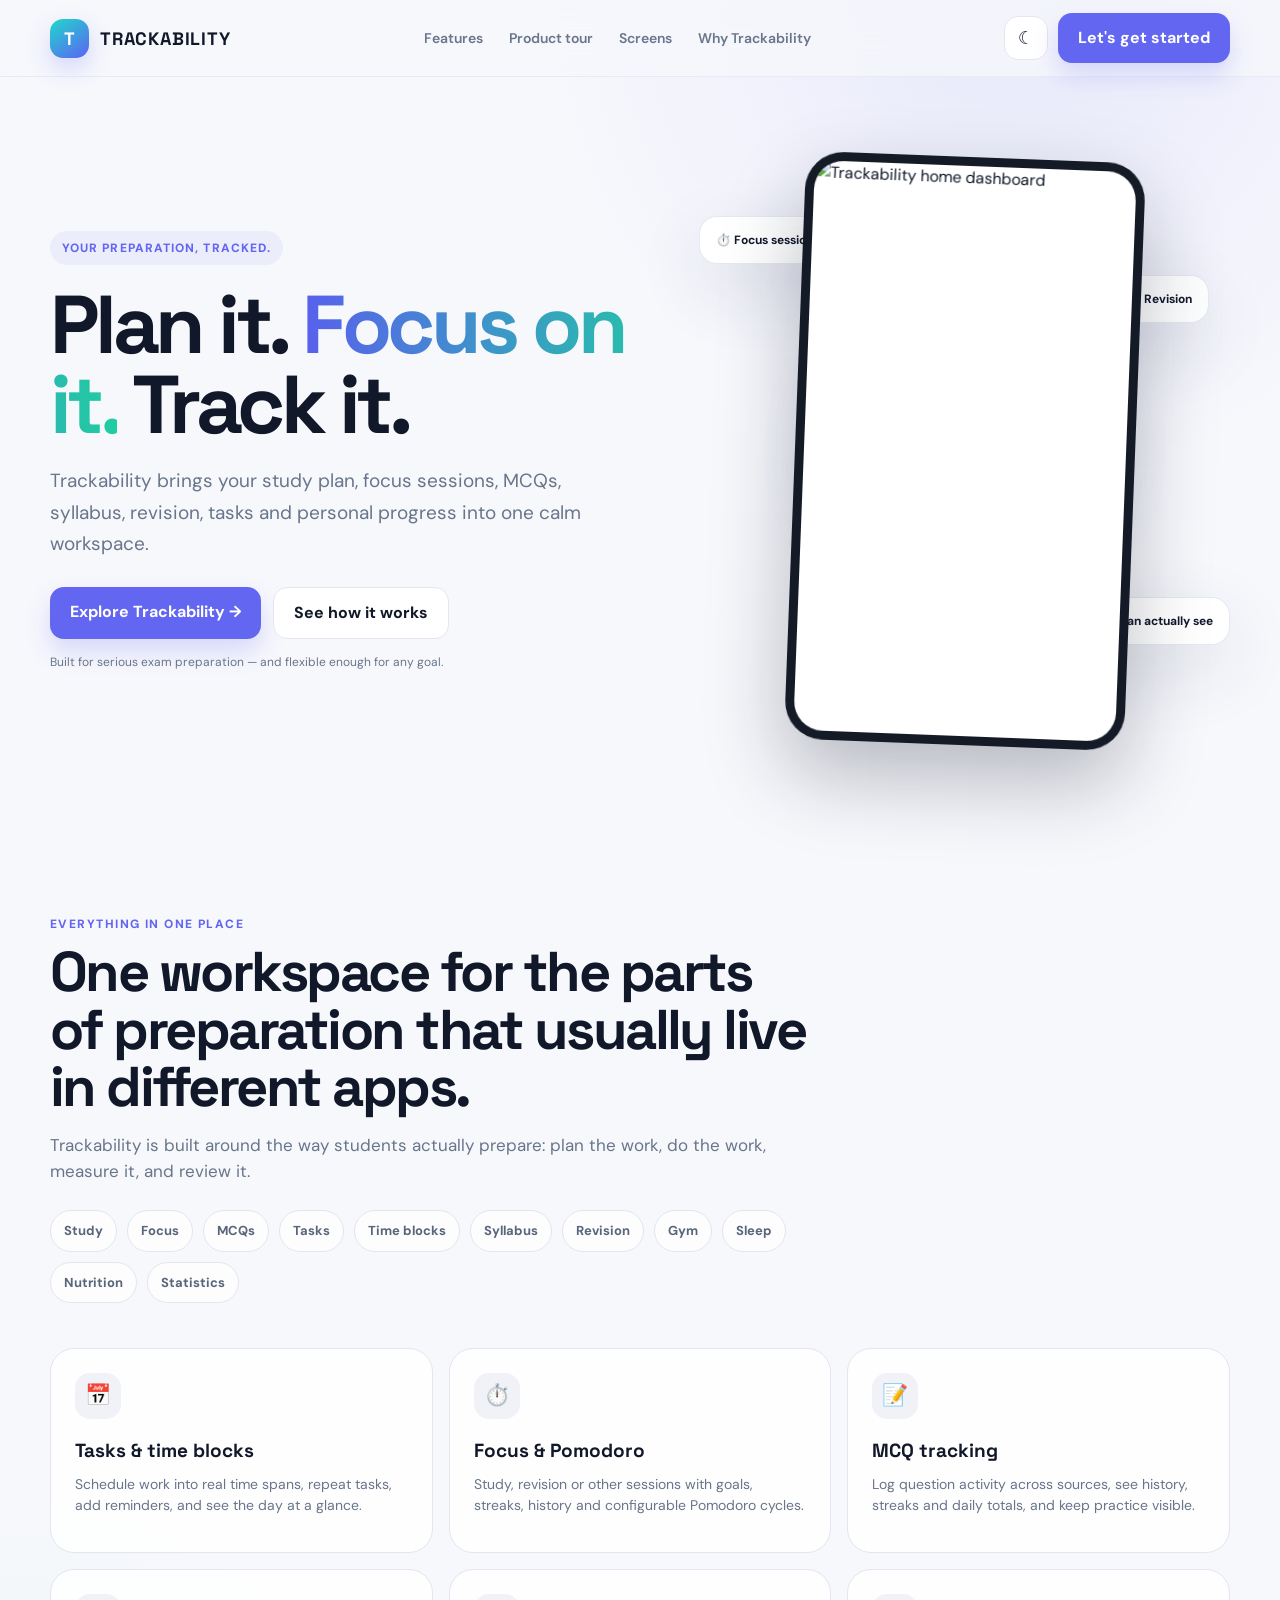
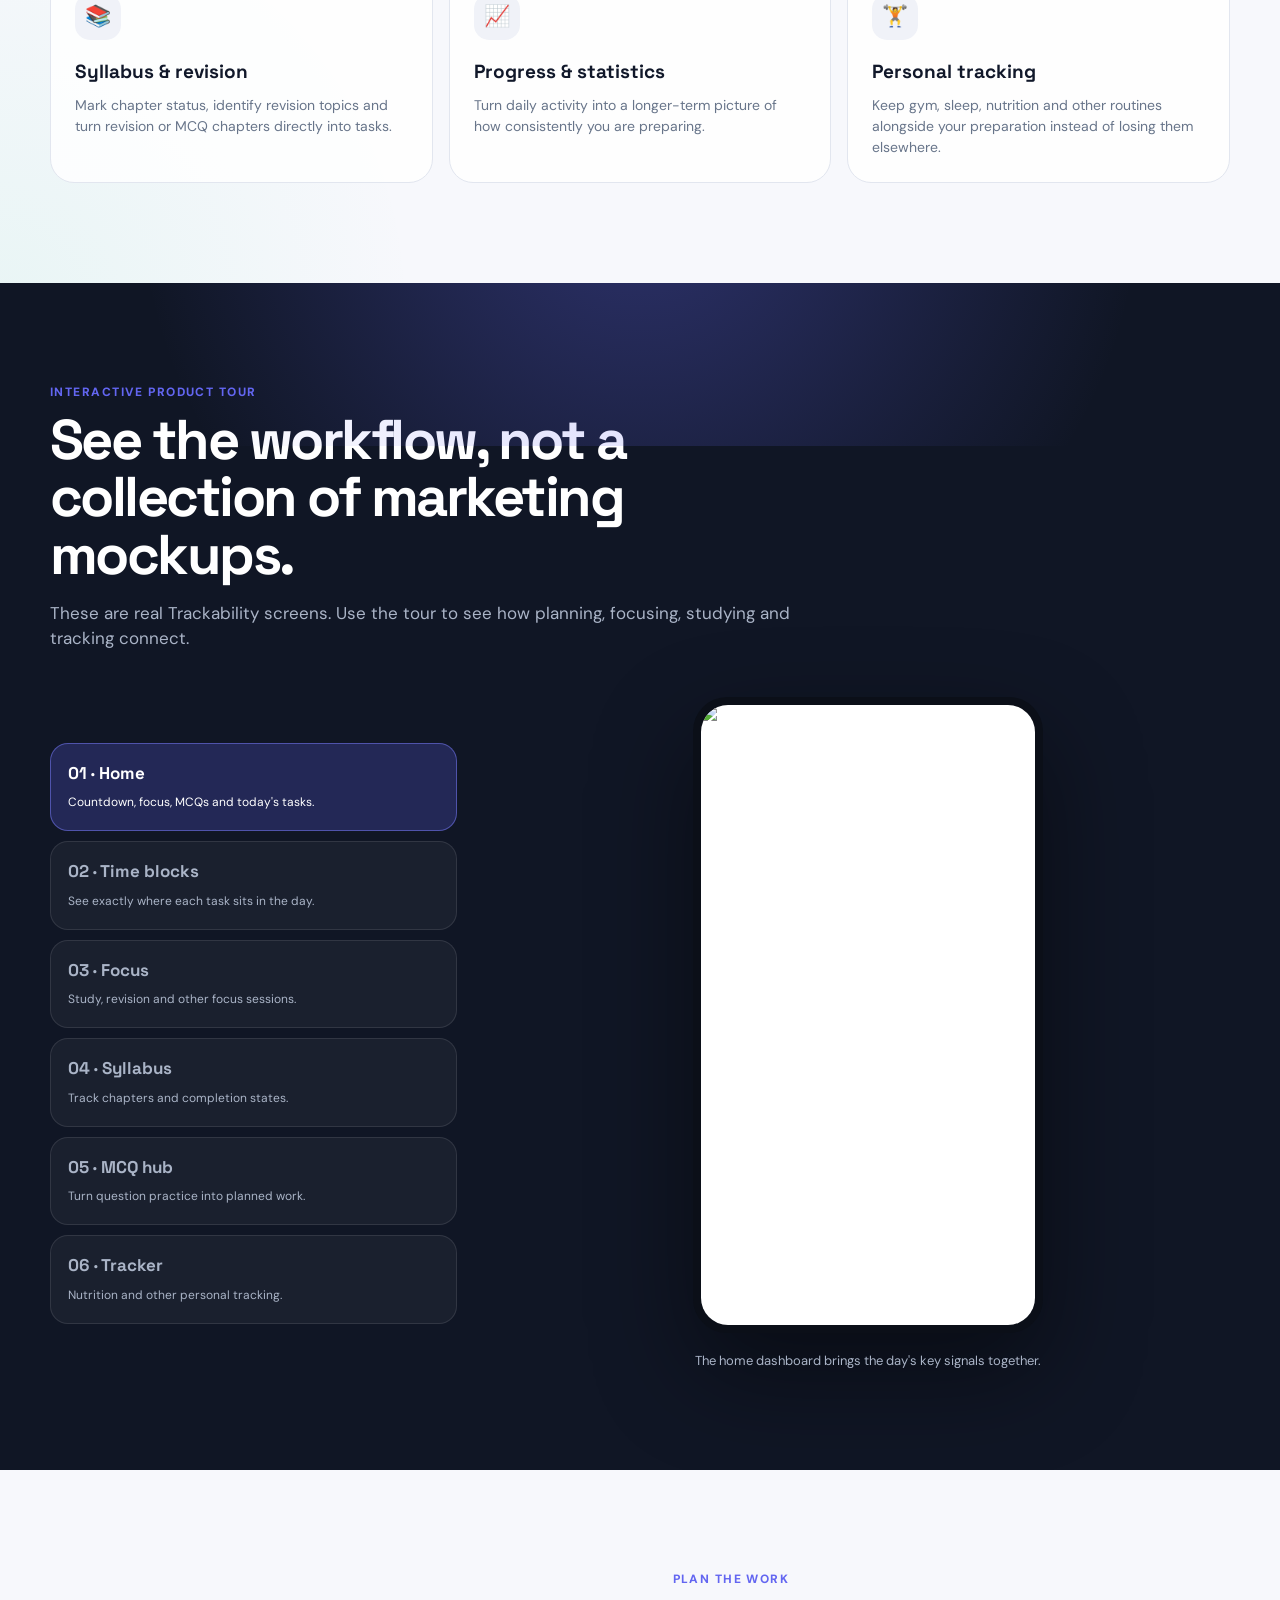
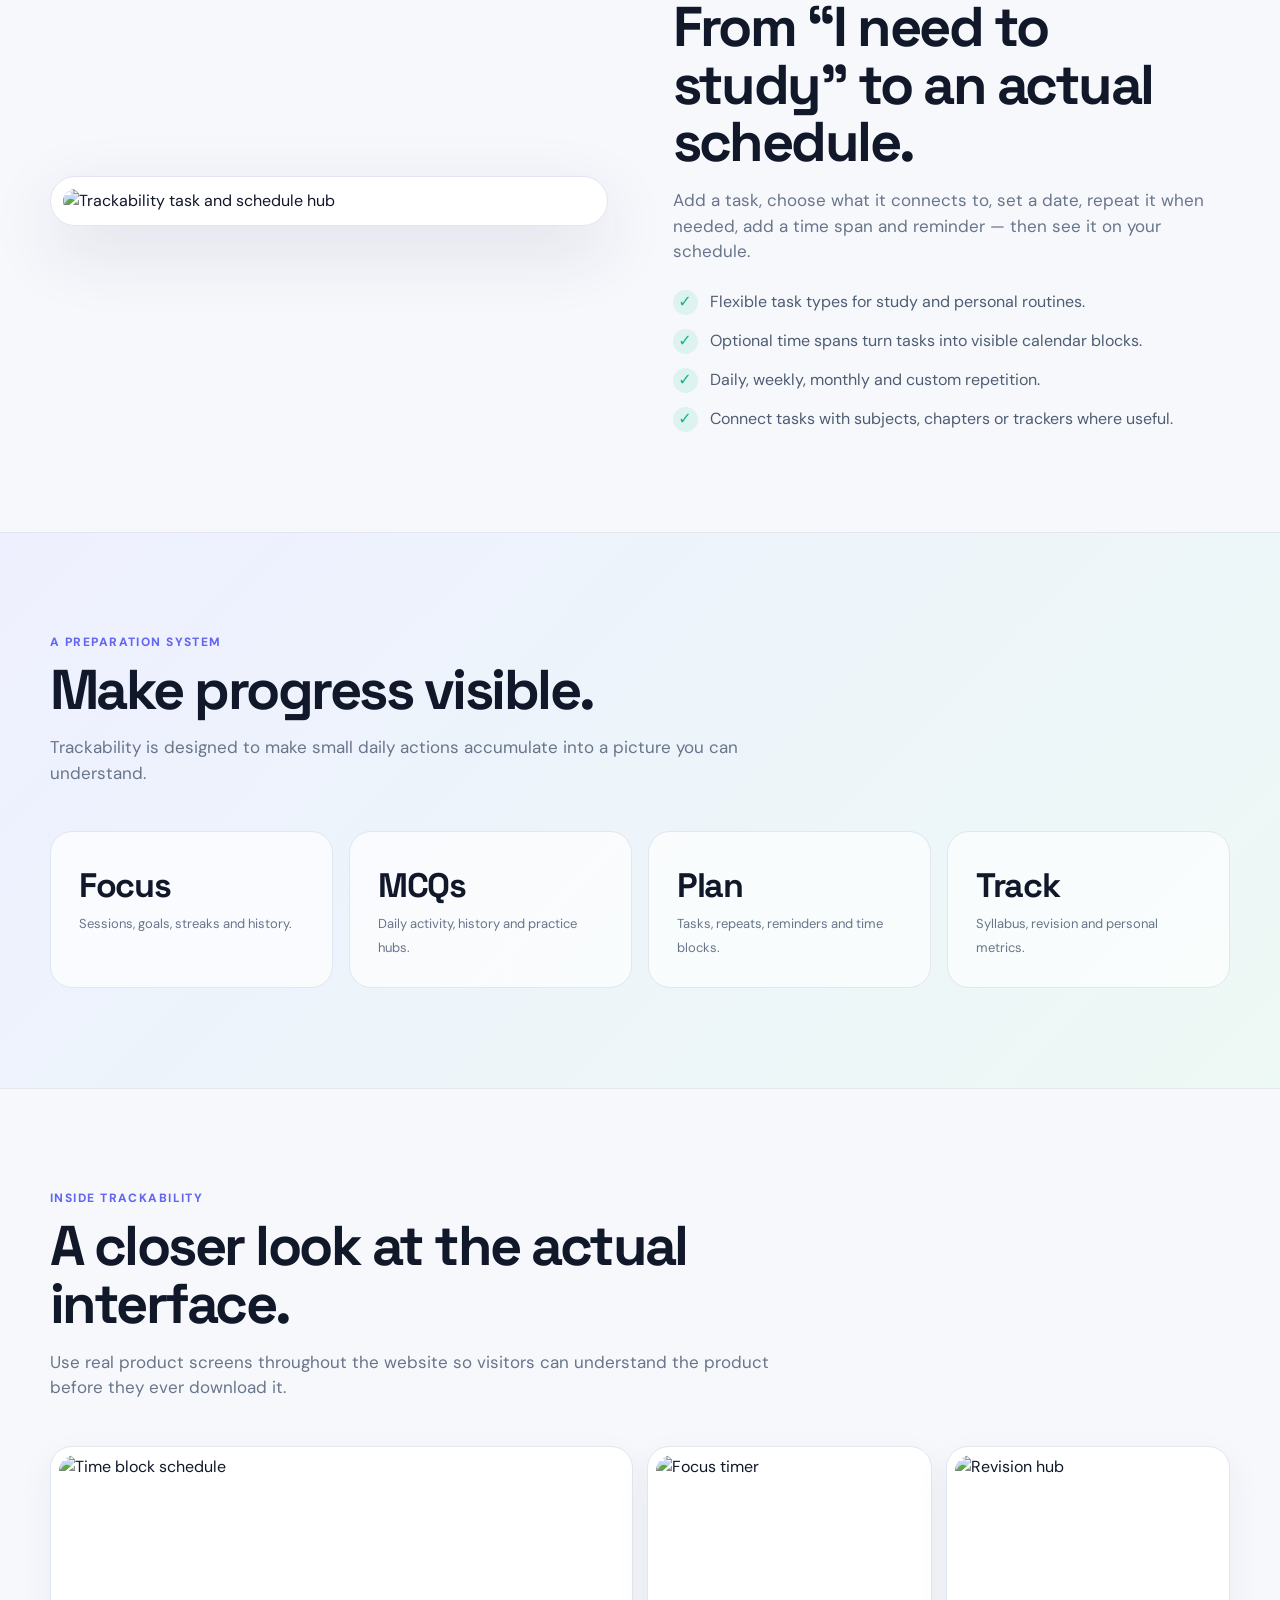
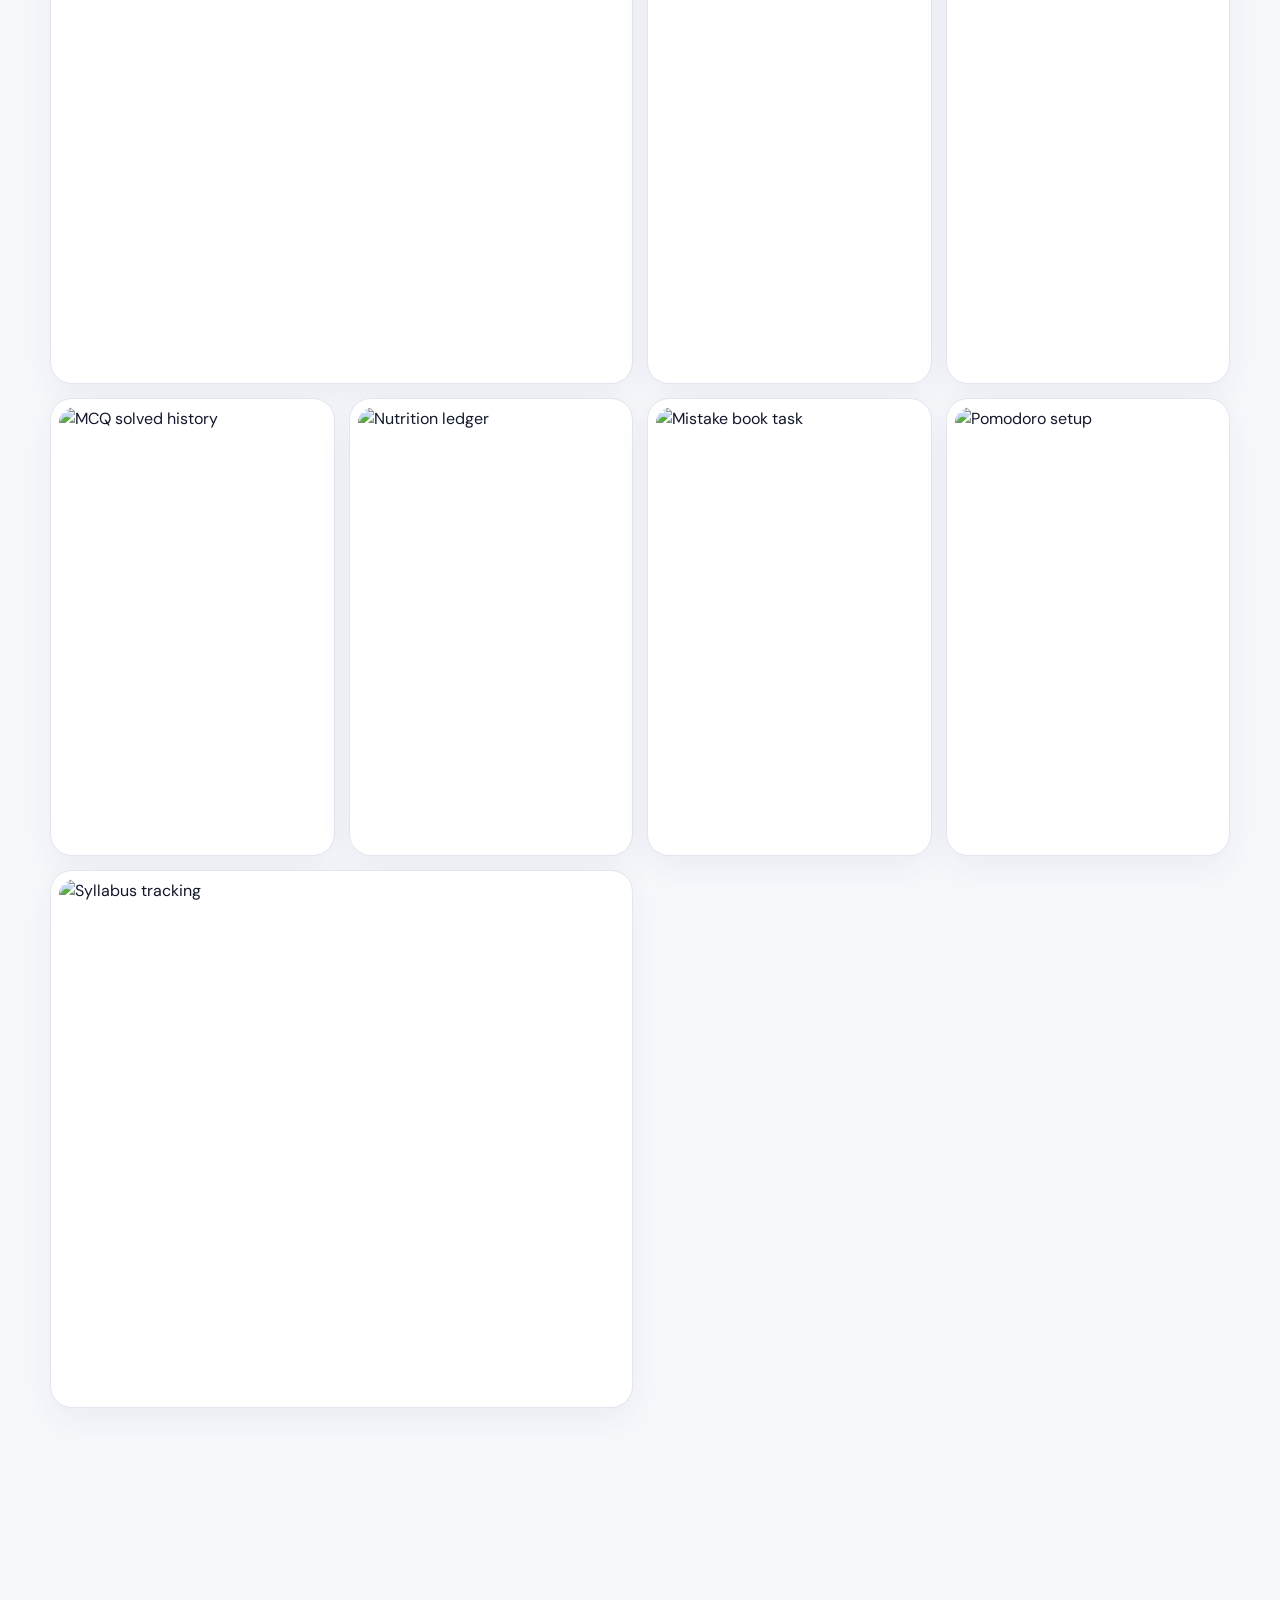
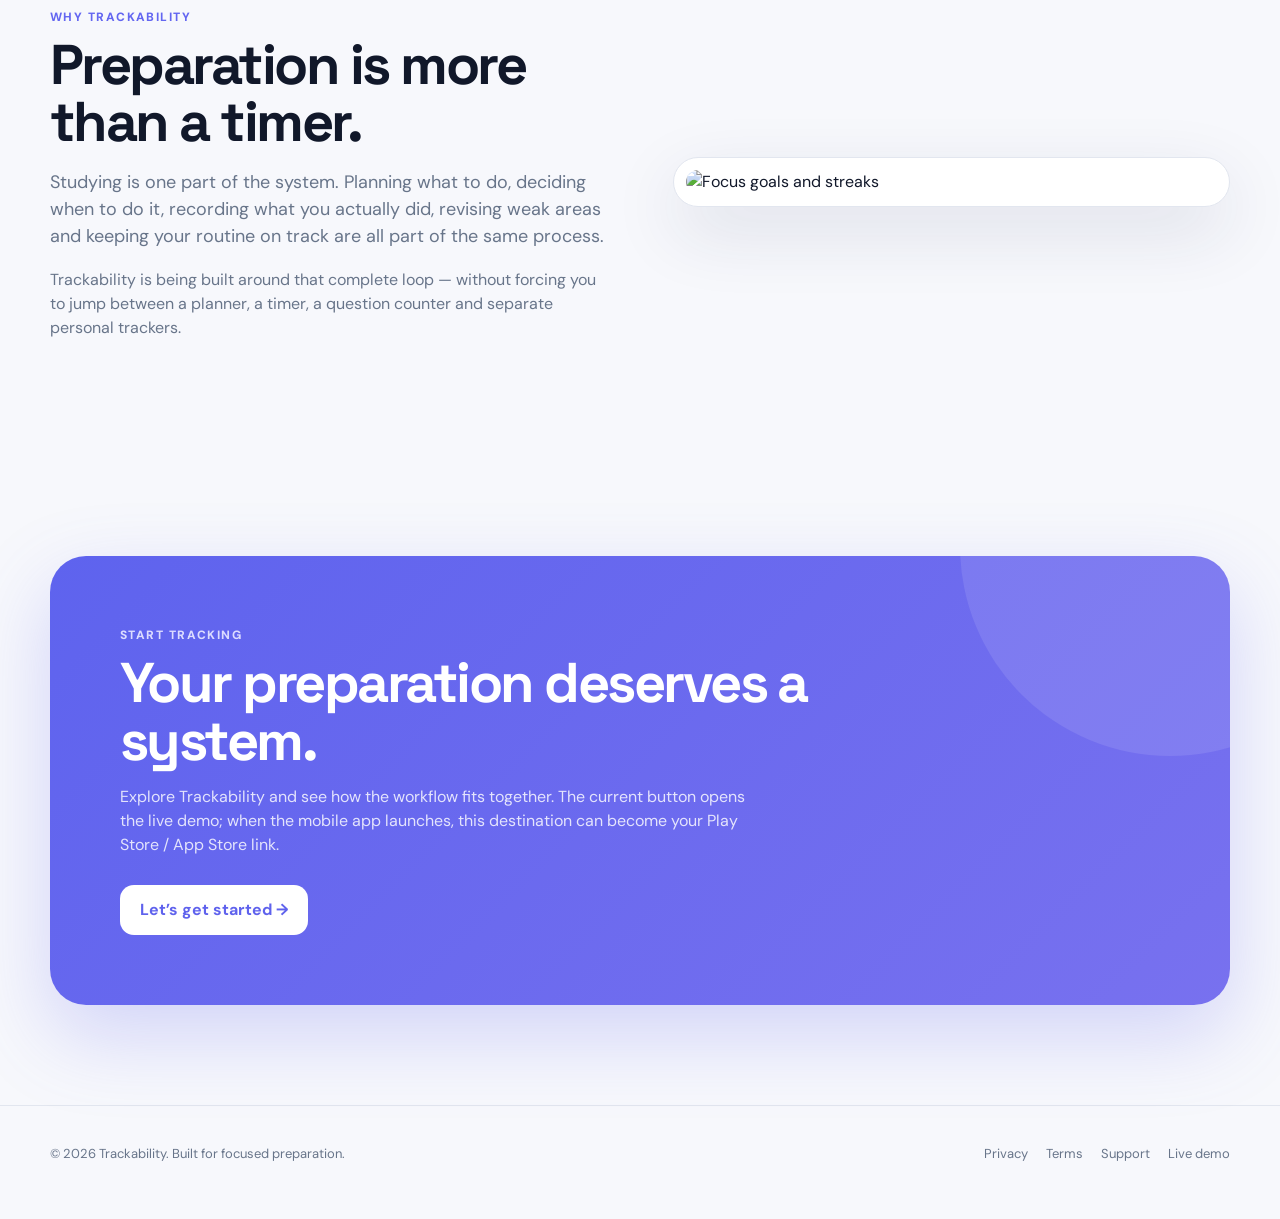
==== commit 3bee4077: "Add files via upload" ====
--- a/index.html
+++ b/index.html
@@ -1,43 +1,548 @@
-<!doctype html><html lang="en"><head><meta charset="utf-8"><meta name="viewport" content="width=device-width,initial-scale=1"><meta name="theme-color" content="#05070d"><meta name="description" content="Trackability — one focused workspace for study, focus timers, tasks, tests and life tracking."><title>Trackability — Track what matters.</title><link rel="stylesheet" href="styles.css"></head><body>
-<nav class="nav"><a class="brand" href="#top"><img src="screens/logo.png"><span>TRACKEBILITY</span></a><div class="navlinks"><a href="#features">Features</a><a href="#how">How it works</a><a href="#faq">FAQ</a><a href="#about">About</a></div><a class="btn primary" href="app-demo/index.html">Open App ↗</a></nav>
-<header id="top" class="hero wrap"><div><div class="eyebrow">Study • Focus • Track • Improve</div><h1>Everything you track.<br><span>One place.</span></h1><p>Trackability brings your study plan, focus sessions, syllabus, tasks, MCQs, Grand Tests, mistakes, workouts, sleep and nutrition into one connected workspace.</p><div class="hero-actions"><a class="btn primary" href="#features">Explore Trackability ↓</a><a class="btn" href="app-demo/index.html">Try the app demo</a></div><div class="chips"><span class="chip">Focus Timer</span><span class="chip">Pomodoro</span><span class="chip">Task Blocks</span><span class="chip">GT Analytics</span><span class="chip">Mistake Book</span><span class="chip">Cloud Sync</span></div></div><div class="device"><div class="glow"></div><div class="hero-orbit"></div><div class="frame"><img src="screens/home.png" alt="Trackability home screen preview"></div></div></header>
-<section id="features" class="section"><div class="wrap"><div class="section-head"><div><div class="eyebrow">The workspace</div><h2>Built around how you actually study.</h2></div><p class="section-lead">Tap any feature. The panel expands with what it does, how it fits into your workflow, and a visual preview or animated demonstration.</p></div><div class="feature-grid">
-<div class="feature" data-feature="focus"><div class="num">01</div><div class="icon">◷</div><h3>Focus Timer</h3><p>Study, Revision or a custom session type with subject/chapter context, presets, custom duration, fullscreen mode and session history.</p></div>
-<div class="feature" data-feature="tasks"><div class="num">02</div><div class="icon">☷</div><h3>Tasks & Schedule</h3><p>Plan your day on a monthly calendar or a real time-block timeline. Tasks can be rescheduled and repeated.</p></div>
-<div class="feature" data-feature="syllabus"><div class="num">03</div><div class="icon">✓</div><h3>Syllabus & Revision</h3><p>Organise subjects and chapters, mark revision topics with R and send revision topics directly into Tasks.</p></div>
-<div class="feature" data-feature="tracker"><div class="num">04</div><div class="icon">⌁</div><h3>Trackers</h3><p>Mistakes, MCQ IDs, Grand Tests, Gym, Sleep, Reviews and Protein & kcal live together in one tracker hub.</p></div>
-<div class="feature" data-feature="stats"><div class="num">05</div><div class="icon">▥</div><h3>Daily Activity</h3><p>Choose a date and inspect the complete record: focus, MCQs, tasks, sleep, nutrition, gym, reviews and tests.</p></div>
-<div class="feature" data-feature="cloud"><div class="num">06</div><div class="icon">☁</div><h3>Account & Cloud Sync</h3><p>Email-based account access with cloud data sync so your workspace can follow you across devices.</p></div>
-<div class="feature-detail" id="feature-detail"></div>
-</div></div></section>
-<section id="how" class="section"><div class="wrap"><div class="section-head"><div><div class="eyebrow">See it move</div><h2>Not just screenshots. Interactive explanations.</h2></div><p class="section-lead">The website can explain a workflow without forcing a visitor to imagine it.</p></div><div class="feature-grid">
-<div class="demo timer-demo"><span class="demo-label">FOCUS TIMER ANIMATION</span><div class="ring"></div><div class="demo-controls"><span class="mini-card">25m</span><span class="mini-card">50m</span><span class="mini-card">90m</span><span class="mini-card">🍅 Pomodoro</span></div></div>
-<div class="demo"><span class="demo-label">TIME-BLOCK SCHEDULER</span><div class="timeline"><div class="block one"><b>Pathology revision</b><small>09:00 – 09:50</small></div><div class="block two"><b>MCQ block</b><small>10:30 – 11:30</small></div></div></div>
-<div class="demo"><span class="demo-label">GT PERFORMANCE</span><div class="stats-bars"><div class="bar"></div><div class="bar"></div><div class="bar"></div><div class="bar"></div><div class="bar"></div><div class="bar"></div></div><p style="color:#93a0b5;font-size:12px">Grand Test score = <b style="color:#fff">4 × correct − wrong</b>. The app stores total questions, correct, wrong, attempted and platform.</p></div>
-</div></div></section>
-<section class="section"><div class="wrap"><div class="section-head"><div><div class="eyebrow">One system, many screens</div><h2>Use Trackability where you study.</h2></div><p class="section-lead">The app interface is designed as a responsive web app and can be used across phone, tablet and laptop-sized screens.</p></div><div class="devices"><div class="device-mini phone"><img src="screens/home.png" alt="Phone preview"></div><div class="device-mini tablet"><img src="screens/focus.png" alt="Tablet preview"></div><div class="device-mini laptop"><img src="screens/tasks.png" alt="Laptop preview"></div></div><p style="text-align:center;color:#77849a;font-size:11px;margin-top:12px">iPhone • Android • iPad • Laptop / Desktop browser</p></div></section>
-<section id="faq" class="section"><div class="wrap"><div class="section-head"><div><div class="eyebrow">Help centre</div><h2>FAQ, with visuals.</h2></div><p class="section-lead">Each answer can include an animation or app-screen visual instead of a wall of text.</p></div><div class="faq">
-<div class="faq-item"><button class="faq-q">How does the Focus Timer work? <span>+</span></button><div class="faq-a">Choose Study, Revision or Other. Optionally select a subject and chapter, choose 25/50/90 minutes or a custom duration, start the timer, and finish to save the session to Focus History. Pomodoro mode can run work/break cycles. <br><img src="screens/focus.png" style="width:180px;border-radius:14px;margin-top:14px" alt="Focus Timer preview"></div></div>
-<div class="faq-item"><button class="faq-q">How do tasks and schedules work? <span>+</span></button><div class="faq-a">Tasks appear on the selected date and can have optional start/end times, creating a time-block view. The Task & Schedule Hub combines a monthly calendar with a full-screen timeline. <br><img src="screens/tasks.png" style="width:180px;border-radius:14px;margin-top:14px" alt="Task schedule preview"></div></div>
-<div class="faq-item"><button class="faq-q">What can I track besides study? <span>+</span></button><div class="faq-a">The Tracker hub includes Mistake Book, MCQ ID Tracker, Grand Tests, Gym, Sleep, Reviews and Protein & kcal. Sleep and review records can stay linked to their corresponding Tasks.</div></div>
-<div class="faq-item"><button class="faq-q">How are Grand Tests scored? <span>+</span></button><div class="faq-a">The current app logic calculates the score as 4 × correct − wrong. It also records total questions, correct, wrong and attempted, and displays a score trend chart. <br><img src="screens/stats.png" style="width:180px;border-radius:14px;margin-top:14px" alt="Statistics preview"></div></div>
-<div class="faq-item"><button class="faq-q">Can my data sync across devices? <span>+</span></button><div class="faq-a">The app contains email/password account authentication and Supabase-backed cloud state/profile sync. When signed in, the app loads an existing cloud copy or uploads local data for a new account.</div></div>
-<div class="faq-item"><button class="faq-q">What if I find a problem? <span>+</span></button><div class="faq-a">Email <a href="mailto:trackability.app@gmail.com" style="color:#a5b4fc;font-weight:800">trackability.app@gmail.com</a> with the feature name, what happened, your device/browser and (if possible) a screenshot.</div></div>
-</div></div></section>
-<section id="about" class="section"><div class="wrap"><div class="about"><div><div class="eyebrow">About Trackability</div><h2>Less scattered tracking. More visible progress.</h2><p class="section-lead">Trackability is designed as a single workspace for people preparing for demanding exams and trying to keep the rest of their routine measurable too. Instead of separating a timer, planner, syllabus tracker, test log, mistake book and lifestyle logs, it connects them around dates, sessions and tasks.</p><p class="section-lead">The goal is simple: make progress visible enough that you can act on it.</p></div><div class="quote"><div style="font-size:12px;color:#6366f1;font-weight:900;letter-spacing:.12em">THE IDEA</div><p style="font-size:26px;line-height:1.2;font-weight:900;margin:16px 0">“Track the work. Understand the pattern. Adjust the next day.”</p><p style="color:#93a0b5;font-size:12px">Trackability is built to evolve with the way you study, not lock you into one rigid workflow.</p></div></div></div></section>
-<section class="section"><div class="wrap"><div class="legal-grid"><div class="legal"><h3>Privacy Policy</h3><p>Trackability uses account information and app data to provide authentication, cloud sync and the features you choose to use. The app's current implementation uses Supabase authentication and database-backed cloud state.</p><p>Users should be able to access, correct or delete their information through the product's supported controls or by contacting support. Do not enter information that you do not want stored in your account.</p><a class="btn" href="docs/privacy.html">Read Privacy Policy →</a></div><div class="legal"><h3>Terms & Conditions</h3><p>Trackability is a productivity and tracking tool. It does not provide medical, educational, financial or other professional advice, and users are responsible for how they interpret and act on their own records.</p><p>These terms describe use of the service, account responsibilities, acceptable use and limitations. Review them before publishing as the final legal terms for your service.</p><a class="btn" href="docs/terms.html">Read Terms →</a></div></div><p class="notice">Legal pages included in this package are website-ready drafts and should be reviewed for your final business details, jurisdiction and release model before publication.</p></div></section>
-<footer class="footer"><div class="wrap footer-grid"><div><a class="brand" href="#top"><img src="screens/logo.png"><span>TRACKEBILITY</span></a><p style="font-size:12px;max-width:300px">A focused workspace for study, planning and measurable progress.</p></div><div><b style="color:#fff;font-size:12px">Product</b><p><a href="#features">Features</a></p><p><a href="#how">Interactive demos</a></p><p><a href="app-demo/index.html">Open app</a></p></div><div><b style="color:#fff;font-size:12px">Support</b><p><a href="mailto:trackability.app@gmail.com">trackability.app@gmail.com</a></p><p><a href="#faq">FAQ</a></p><p><a href="docs/privacy.html">Privacy</a></p><p><a href="docs/terms.html">Terms</a></p></div><div><b style="color:#fff;font-size:12px">Follow</b><div class="social" style="margin-top:12px"><a href="https://instagram.com" target="_blank" aria-label="Instagram">IG</a><a href="https://facebook.com" target="_blank" aria-label="Facebook">f</a><a href="https://x.com" target="_blank" aria-label="X">𝕏</a></div><p class="notice">Replace these platform links with your official Trackability profiles when created.</p></div></div><div class="wrap" style="margin-top:35px;border-top:1px solid #ffffff0a;padding-top:18px;font-size:10px">© 2026 Trackability. All rights reserved.</div></footer>
-<div class="modal" id="modal"><div class="modal-card"><button class="close" onclick="closeModal()">✕</button><div id="modal-content"></div></div></div>
-<script>
-const data={
- focus:{title:'Focus Timer',copy:'A focused session engine with Study, Revision and Other modes. Subject/chapter context is optional. Choose 25m, 50m, 90m or a custom duration; use fullscreen; finish to record the session. Pomodoro mode adds configurable work/break cycles.',img:'screens/focus.png',demo:'<div class="demo timer-demo"><span class="demo-label">LIVE EXPLANATION</span><div class="ring"></div><div class="demo-controls"><span class="mini-card">Start</span><span class="mini-card">Pause / Resume</span><span class="mini-card">Finish & Save</span><span class="mini-card">Fullscreen</span><span class="mini-card">🍅 Pomodoro</span></div></div>'},
- tasks:{title:'Tasks & Schedule',copy:'A monthly calendar plus a real time-block timeline. Tasks can be tied to a date, duration and optional start/end time, and recurring tasks are supported by the app. The home screen surfaces ongoing and next-up work.',img:'screens/tasks.png',demo:'<div class="demo"><span class="demo-label">TIME-BLOCK ANIMATION</span><div class="timeline"><div class="block one"><b>Study block</b><small>08:30 – 09:20</small></div><div class="block two"><b>MCQ block</b><small>10:00 – 11:00</small></div></div></div>'},
- syllabus:{title:'Syllabus & Revision Hub',copy:'Build your own subject and chapter structure. Chapters can carry completion/revision status. The Revision Hub is derived from chapters marked R and provides an Add to Task flow for revision topics.',img:'screens/syllabus.png',demo:'<div class="demo"><span class="demo-label">REVISION FLOW</span><div class="mini-card" style="margin-top:45px">① Mark chapter R</div><div class="mini-card" style="margin:12px 0 12px 35px">↓ Revision Hub</div><div class="mini-card" style="margin-left:70px">③ Add to Task</div></div>'},
- tracker:{title:'Tracker Hub',copy:'One place for the records that sit outside the core study timer: Mistake Book, MCQ IDs, Grand Tests, Gym, Sleep, Reviews and Protein & kcal. Several trackers expose date-based filtering/calendars.',img:'screens/tracker.png',demo:'<div class="demo"><span class="demo-label">TRACK EVERYTHING THAT AFFECTS THE DAY</span><div class="tracker-row" style="margin-top:45px"><div class="tracker-pill">⚠️ Mistakes<br><b>12 open</b></div><div class="tracker-pill">🧠 MCQ IDs<br><b>84 logged</b></div><div class="tracker-pill">📊 GTs<br><b>5 tests</b></div><div class="tracker-pill">😴 Sleep<br><b>7.2 h</b></div><div class="tracker-pill">🏋 Gym<br><b>3 logs</b></div><div class="tracker-pill">🥗 Nutrition<br><b>92 g</b></div></div></div>'},
- stats:{title:'Daily Activity & Statistics',copy:'Select a day and inspect the recorded activity. The app derives focus time, MCQ totals, GT questions, accuracy, tasks and other tracker data from the current state and presents trend information such as GT score charts.',img:'screens/stats.png',demo:'<div class="demo"><span class="demo-label">GT TREND ANIMATION</span><div class="stats-bars"><div class="bar"></div><div class="bar"></div><div class="bar"></div><div class="bar"></div><div class="bar"></div><div class="bar"></div></div></div>'},
- cloud:{title:'Account & Cloud Sync',copy:'The current implementation supports email/password signup and sign-in, password reset, profile data and Supabase-backed app state. Existing cloud data is loaded for an existing account; a new account can upload the current local workspace.',img:'screens/home.png',demo:'<div class="demo"><span class="demo-label">SYNC FLOW</span><div class="mini-card" style="margin-top:55px">Local workspace</div><div style="text-align:center;color:#6366f1;font-size:25px">↓</div><div class="mini-card">☁ Supabase cloud state</div><div style="text-align:center;color:#52e79b;font-size:25px">↓</div><div class="mini-card">Same account • another device</div></div>'}
-};
-document.querySelectorAll('.feature').forEach(el=>el.addEventListener('click',()=>{const key=el.dataset.feature, d=data[key], box=document.getElementById('feature-detail');box.className='feature-detail active';box.innerHTML='<div><div class="eyebrow">Feature '+el.querySelector('.num').textContent+'</div><h2 style="margin:8px 0 12px">'+d.title+'</h2><p style="color:#9aa7bb;font-size:13px;max-width:520px">'+d.copy+'</p><a class="btn primary" href="#how" style="margin-top:14px">See interactive examples ↓</a></div><div><div class="detail-shot"><img src="'+d.img+'" alt="'+d.title+' app preview"></div>'+d.demo+'</div>';box.scrollIntoView({behavior:'smooth',block:'center'})}));
-document.querySelectorAll('.faq-q').forEach(q=>q.addEventListener('click',()=>q.parentElement.classList.toggle('open')));
-function closeModal(){document.getElementById('modal').classList.remove('open')}
-</script></body></html>+<!DOCTYPE html>
+<html lang="en">
+<head>
+  <meta charset="UTF-8" />
+  <meta name="viewport" content="width=device-width, initial-scale=1.0" />
+  <meta name="description" content="Trackability brings study planning, focus sessions, MCQ tracking, syllabus progress, tasks, revision, and personal tracking into one workspace." />
+  <meta name="theme-color" content="#6466f1" />
+  <meta property="og:title" content="Trackability — Your preparation, tracked." />
+  <meta property="og:description" content="Plan your day. Focus deeply. Track what matters. See your progress." />
+  <title>Trackability — Your preparation, tracked.</title>
+  <style>
+    @import url('https://fonts.googleapis.com/css2?family=DM+Sans:wght@400;500;600;700&family=Space+Grotesk:wght@500;600;700&display=swap');
+
+    :root {
+      --bg: #f7f8fc;
+      --surface: #ffffff;
+      --surface-2: #f0f2f8;
+      --ink: #11182a;
+      --muted: #68758a;
+      --line: #e2e6ef;
+      --accent: #6366f1;
+      --accent-2: #7774ef;
+      --green: #2dcf9a;
+      --yellow: #f4b62c;
+      --shadow: 0 24px 70px rgba(36, 45, 80, .12);
+      --radius: 28px;
+      --max: 1180px;
+    }
+
+    * { box-sizing: border-box; }
+    html { scroll-behavior: smooth; }
+    body {
+      margin: 0;
+      color: var(--ink);
+      background:
+        radial-gradient(circle at 80% 0%, rgba(99,102,241,.10), transparent 30rem),
+        radial-gradient(circle at 0% 25%, rgba(45,207,154,.07), transparent 26rem),
+        var(--bg);
+      font-family: "DM Sans", system-ui, sans-serif;
+      line-height: 1.5;
+      overflow-x: hidden;
+    }
+    a { color: inherit; text-decoration: none; }
+    img { max-width: 100%; display: block; }
+    button { font: inherit; }
+
+    .nav-wrap {
+      position: sticky; top: 0; z-index: 50;
+      backdrop-filter: blur(18px);
+      background: rgba(247,248,252,.78);
+      border-bottom: 1px solid rgba(226,230,239,.72);
+    }
+    nav {
+      width: min(var(--max), calc(100% - 36px));
+      margin: auto;
+      height: 76px;
+      display: flex; align-items: center; justify-content: space-between;
+    }
+    .brand { display: flex; align-items: center; gap: 11px; font-family: "Space Grotesk"; font-weight: 700; letter-spacing: .05em; }
+    .brand-mark {
+      width: 39px; height: 39px; border-radius: 13px;
+      display: grid; place-items: center;
+      background: linear-gradient(145deg,#20d8ca,#5c63f4);
+      color: white; font-size: 22px; font-weight: 700;
+      box-shadow: 0 10px 24px rgba(92,99,244,.24);
+    }
+    .brand span { font-size: 18px; }
+    .nav-links { display: flex; align-items: center; gap: 26px; color: var(--muted); font-size: 14px; font-weight: 600; }
+    .nav-links a:hover { color: var(--ink); }
+    .nav-cta, .hero-cta {
+      background: var(--accent); color: white; border: 0;
+      padding: 13px 20px; border-radius: 14px; font-weight: 700;
+      box-shadow: 0 12px 24px rgba(99,102,241,.22);
+      transition: transform .2s ease, box-shadow .2s ease;
+    }
+    .nav-cta:hover, .hero-cta:hover { transform: translateY(-2px); box-shadow: 0 16px 30px rgba(99,102,241,.28); }
+
+    .hero {
+      width: min(var(--max), calc(100% - 36px));
+      margin: auto;
+      min-height: 720px;
+      display: grid; grid-template-columns: 1fr .9fr;
+      align-items: center; gap: 60px;
+      padding: 80px 0 70px;
+    }
+    .eyebrow {
+      display: inline-flex; align-items: center; gap: 8px;
+      padding: 8px 12px; border-radius: 999px;
+      background: rgba(99,102,241,.08); color: var(--accent);
+      font-size: 12px; font-weight: 800; letter-spacing: .09em; text-transform: uppercase;
+    }
+    h1 {
+      font-family: "Space Grotesk"; font-size: clamp(48px, 7vw, 82px);
+      line-height: .98; letter-spacing: -.055em; margin: 20px 0;
+      max-width: 720px;
+    }
+    .gradient { background: linear-gradient(90deg, #5960ed, #20cda1); -webkit-background-clip: text; background-clip: text; color: transparent; }
+    .hero-copy p { max-width: 610px; color: var(--muted); font-size: 19px; line-height: 1.65; }
+    .hero-actions { display: flex; flex-wrap: wrap; gap: 12px; margin-top: 28px; }
+    .secondary-cta {
+      border: 1px solid var(--line); background: var(--surface); padding: 13px 20px;
+      border-radius: 14px; font-weight: 700;
+    }
+    .microcopy { color: var(--muted); font-size: 12px; margin-top: 14px; }
+
+    .hero-visual { position: relative; min-height: 570px; display: grid; place-items: center; }
+    .orb { position: absolute; width: 420px; height: 420px; border-radius: 50%; background: radial-gradient(circle, rgba(99,102,241,.20), rgba(99,102,241,0) 68%); filter: blur(4px); }
+    .phone {
+      position: relative; width: min(340px, 76vw); padding: 9px;
+      background: #151a27; border-radius: 38px;
+      box-shadow: 0 35px 80px rgba(17,24,42,.28);
+      transform: rotate(2.2deg);
+      animation: float 6s ease-in-out infinite;
+    }
+    .phone img { border-radius: 29px; width: 100%; height: 570px; object-fit: cover; object-position: top; background: #fff; }
+    .float-card {
+      position: absolute; background: rgba(255,255,255,.92); backdrop-filter: blur(14px);
+      border: 1px solid rgba(226,230,239,.9); border-radius: 18px; padding: 14px 16px;
+      box-shadow: var(--shadow); font-size: 12px; font-weight: 700;
+    }
+    .fc1 { top: 10%; left: 0; animation: float2 5s ease-in-out infinite; }
+    .fc2 { right: 0; bottom: 17%; animation: float2 5.7s ease-in-out infinite reverse; }
+    .fc3 { right: 4%; top: 20%; }
+    @keyframes float { 0%,100%{transform:rotate(2.2deg) translateY(0)} 50%{transform:rotate(2.2deg) translateY(-12px)} }
+    @keyframes float2 { 0%,100%{transform:translateY(0)} 50%{transform:translateY(-8px)} }
+
+    section { padding: 100px 0; }
+    .section-inner { width: min(var(--max), calc(100% - 36px)); margin: auto; }
+    .section-head { max-width: 760px; margin-bottom: 45px; }
+    .section-kicker { color: var(--accent); text-transform: uppercase; letter-spacing: .12em; font-weight: 800; font-size: 12px; }
+    h2 { font-family: "Space Grotesk"; font-size: clamp(34px, 5vw, 56px); line-height: 1.03; letter-spacing: -.045em; margin: 10px 0 16px; }
+    .section-head p { color: var(--muted); font-size: 17px; }
+
+    .pill-row { display: flex; flex-wrap: wrap; gap: 10px; margin-top: 26px; }
+    .pill { padding: 10px 13px; border: 1px solid var(--line); background: rgba(255,255,255,.75); border-radius: 999px; font-size: 13px; font-weight: 700; color: #58657a; }
+
+    .feature-grid { display: grid; grid-template-columns: repeat(3,1fr); gap: 16px; }
+    .feature {
+      background: rgba(255,255,255,.84); border: 1px solid var(--line); border-radius: 24px; padding: 24px;
+      min-height: 205px; transition: transform .25s ease, box-shadow .25s ease;
+    }
+    .feature:hover { transform: translateY(-5px); box-shadow: var(--shadow); }
+    .feature-icon { width: 46px; height: 46px; display:grid; place-items:center; border-radius: 15px; background: var(--surface-2); font-size: 21px; margin-bottom: 18px; }
+    .feature h3 { margin: 0 0 8px; font-family: "Space Grotesk"; font-size: 19px; }
+    .feature p { color: var(--muted); font-size: 14px; margin: 0; }
+
+    .showcase {
+      background: #101625; color: white; position: relative; overflow: hidden;
+    }
+    .showcase::before { content:""; position:absolute; inset:-30% -10% auto; height:520px; background: radial-gradient(circle, rgba(99,102,241,.35), transparent 62%); pointer-events:none; }
+    .showcase .section-head p { color: #aab4c7; }
+    .showcase-layout { display:grid; grid-template-columns: .72fr 1.28fr; gap: 50px; align-items:center; position:relative; }
+    .tour-tabs { display:grid; gap: 10px; }
+    .tour-tab {
+      border: 1px solid rgba(255,255,255,.10); background: rgba(255,255,255,.045); color:#aab4c7;
+      padding: 17px; border-radius: 18px; text-align:left; cursor:pointer; transition:.2s;
+    }
+    .tour-tab strong { display:block; color:inherit; font-family:"Space Grotesk"; font-size:17px; margin-bottom:3px; }
+    .tour-tab span { font-size:12px; }
+    .tour-tab.active { color:white; background: rgba(99,102,241,.24); border-color: rgba(124,126,255,.5); }
+    .tour-stage { min-height: 650px; display:grid; place-items:center; }
+    .stage-phone { width:min(350px, 75vw); padding:8px; border-radius:34px; background:#0b0f18; box-shadow: 0 40px 100px rgba(0,0,0,.45); }
+    .stage-phone img { height: 620px; width:100%; object-fit:cover; object-position:top; border-radius:27px; background:white; }
+    .tour-caption { margin-top:18px; text-align:center; color:#aab4c7; font-size:13px; }
+
+    .split { display:grid; grid-template-columns: 1fr 1fr; gap: 65px; align-items:center; }
+    .screen-card {
+      background:white; border:1px solid var(--line); border-radius:32px; padding:12px;
+      box-shadow:var(--shadow); overflow:hidden;
+    }
+    .screen-card img { border-radius:22px; max-height: 650px; object-fit:cover; object-position:top; margin:auto; }
+    .check-list { list-style:none; padding:0; margin:25px 0 0; display:grid; gap:14px; }
+    .check-list li { display:flex; gap:12px; align-items:flex-start; color:#4e5d73; }
+    .check { flex:0 0 25px; height:25px; border-radius:50%; display:grid; place-items:center; background:rgba(45,207,154,.13); color:#15b681; font-weight:900; }
+
+    .stats-band { background: linear-gradient(135deg, #eef0ff, #edf9f5); border-top:1px solid var(--line); border-bottom:1px solid var(--line); }
+    .stats { display:grid; grid-template-columns: repeat(4,1fr); gap:16px; }
+    .stat { padding:28px; border:1px solid var(--line); background:rgba(255,255,255,.7); border-radius:22px; }
+    .stat strong { display:block; font-family:"Space Grotesk"; font-size:34px; letter-spacing:-.04em; }
+    .stat span { color:var(--muted); font-size:13px; }
+
+    .gallery { display:grid; grid-template-columns: repeat(4,1fr); gap:14px; }
+    .gallery-card { border:1px solid var(--line); background:white; border-radius:22px; padding:8px; overflow:hidden; box-shadow:0 12px 35px rgba(36,45,80,.06); }
+    .gallery-card img { border-radius:16px; height:440px; width:100%; object-fit:cover; object-position:top; }
+    .gallery-card.wide { grid-column:span 2; }
+    .gallery-card.wide img { height:520px; }
+
+    .cta {
+      width:min(var(--max), calc(100% - 36px)); margin:100px auto; padding:70px;
+      border-radius:36px; background:linear-gradient(135deg,#5e63ee,#7871ef);
+      color:white; position:relative; overflow:hidden; box-shadow:0 30px 80px rgba(99,102,241,.25);
+    }
+    .cta::after { content:""; position:absolute; width:420px;height:420px;border-radius:50%; right:-150px;top:-220px;background:rgba(255,255,255,.10); }
+    .cta h2 { max-width:700px; }
+    .cta p { max-width:650px; color:rgba(255,255,255,.82); }
+    .cta .hero-cta { background:white; color:#5f62ed; box-shadow:none; display:inline-block; margin-top:12px; }
+
+    footer { border-top:1px solid var(--line); padding:38px 0 55px; }
+    .footer-inner { width:min(var(--max), calc(100% - 36px)); margin:auto; display:flex; justify-content:space-between; gap:30px; color:var(--muted); font-size:13px; }
+    .footer-links { display:flex; gap:18px; flex-wrap:wrap; }
+
+    .reveal { opacity:0; transform:translateY(25px); transition:opacity .7s ease, transform .7s ease; }
+    .reveal.visible { opacity:1; transform:none; }
+
+    @media (max-width: 900px) {
+      .nav-links { display:none; }
+      .hero { grid-template-columns:1fr; padding-top:55px; }
+      .hero-visual { min-height:610px; }
+      .feature-grid { grid-template-columns:1fr 1fr; }
+      .showcase-layout, .split { grid-template-columns:1fr; }
+      .tour-tabs { grid-template-columns:1fr 1fr; }
+      .gallery { grid-template-columns:1fr 1fr; }
+      .stats { grid-template-columns:1fr 1fr; }
+      .cta { padding:45px 30px; }
+    }
+    @media (max-width: 560px) {
+      .hero { width:min(var(--max),calc(100% - 28px)); }
+      section { padding:75px 0; }
+      .feature-grid, .gallery, .stats { grid-template-columns:1fr; }
+      .gallery-card.wide { grid-column:span 1; }
+      .gallery-card img, .gallery-card.wide img { height:520px; }
+      .tour-tabs { grid-template-columns:1fr; }
+      .hero-visual { min-height:560px; }
+      .fc1 { left:-5px; }
+      .fc2 { right:-5px; }
+      .fc3 { right:-8px; top:15%; }
+      .footer-inner { flex-direction:column; }
+    }
+  
+    body.dark {
+      --bg: #0b0f18;
+      --surface: #121826;
+      --surface-2: #1a2130;
+      --ink: #f4f6fb;
+      --muted: #9ba7bb;
+      --line: #293244;
+      --accent: #7774ef;
+      --accent-2: #8582ff;
+      --shadow: 0 24px 70px rgba(0,0,0,.35);
+      background:
+        radial-gradient(circle at 80% 0%, rgba(99,102,241,.18), transparent 30rem),
+        radial-gradient(circle at 0% 25%, rgba(45,207,154,.08), transparent 26rem),
+        var(--bg);
+    }
+    body.dark .nav-wrap { background: rgba(11,15,24,.78); border-bottom-color: rgba(41,50,68,.78); }
+    body.dark .pill,
+    body.dark .feature,
+    body.dark .screen-card,
+    body.dark .stat,
+    body.dark .gallery-card,
+    body.dark .secondary-cta,
+    body.dark .float-card {
+      background: rgba(18,24,38,.88);
+      border-color: var(--line);
+    }
+    body.dark .feature p,
+    body.dark .section-head p,
+    body.dark .hero-copy p,
+    body.dark .microcopy,
+    body.dark .check-list li { color: var(--muted); }
+    body.dark .stats-band { background: linear-gradient(135deg,#11172a,#10211e); border-color:var(--line); }
+    body.dark .gallery-card img,
+    body.dark .screen-card img { background:#fff; }
+    body.dark footer { border-color:var(--line); }
+    body.dark .nav-links { color:#9ba7bb; }
+
+    .theme-toggle {
+      width: 44px; height: 44px; border-radius: 14px;
+      border: 1px solid var(--line); background: var(--surface);
+      color: var(--ink); cursor: pointer; display:grid; place-items:center;
+      font-size: 18px; transition: transform .2s ease, background .2s ease;
+    }
+    .theme-toggle:hover { transform: translateY(-2px); }
+    .nav-right { display:flex; align-items:center; gap:10px; }
+    .theme-label { display:none; }
+
+  </style>
+</head>
+<body>
+  <header class="nav-wrap">
+    <nav>
+      <a class="brand" href="#">
+        <span class="brand-mark">T</span><span>TRACKABILITY</span>
+      </a>
+      <div class="nav-links">
+        <a href="#features">Features</a>
+        <a href="#tour">Product tour</a>
+        <a href="#screens">Screens</a>
+        <a href="#about">Why Trackability</a>
+      </div>
+      <div class="nav-right">
+        <button class="theme-toggle" id="theme-toggle" aria-label="Switch theme" title="Switch theme">☾</button>
+        <a class="nav-cta" href="#get-started">Let's get started</a>
+      </div>
+    </nav>
+  </header>
+
+  <main>
+    <section class="hero">
+      <div class="hero-copy reveal">
+        <span class="eyebrow">Your preparation, tracked.</span>
+        <h1>Plan it. <span class="gradient">Focus on it.</span> Track it.</h1>
+        <p>
+          Trackability brings your study plan, focus sessions, MCQs, syllabus,
+          revision, tasks and personal progress into one calm workspace.
+        </p>
+        <div class="hero-actions">
+          <a class="hero-cta" href="#get-started">Explore Trackability →</a>
+          <a class="secondary-cta" href="#tour">See how it works</a>
+        </div>
+        <div class="microcopy">Built for serious exam preparation — and flexible enough for any goal.</div>
+      </div>
+
+      <div class="hero-visual reveal">
+        <div class="orb"></div>
+        <div class="float-card fc1">⏱️ Focus sessions + Pomodoro</div>
+        <div class="float-card fc2">📊 Progress you can actually see</div>
+        <div class="float-card fc3">📝 MCQs • Tasks • Revision</div>
+        <div class="phone">
+          <img src="assets/screenshots/05-home-dashboard.jpg" alt="Trackability home dashboard" />
+        </div>
+      </div>
+    </section>
+
+    <section id="features">
+      <div class="section-inner">
+        <div class="section-head reveal">
+          <div class="section-kicker">Everything in one place</div>
+          <h2>One workspace for the parts of preparation that usually live in different apps.</h2>
+          <p>Trackability is built around the way students actually prepare: plan the work, do the work, measure it, and review it.</p>
+          <div class="pill-row">
+            <span class="pill">Study</span><span class="pill">Focus</span><span class="pill">MCQs</span>
+            <span class="pill">Tasks</span><span class="pill">Time blocks</span><span class="pill">Syllabus</span>
+            <span class="pill">Revision</span><span class="pill">Gym</span><span class="pill">Sleep</span>
+            <span class="pill">Nutrition</span><span class="pill">Statistics</span>
+          </div>
+        </div>
+
+        <div class="feature-grid">
+          <article class="feature reveal"><div class="feature-icon">📅</div><h3>Tasks & time blocks</h3><p>Schedule work into real time spans, repeat tasks, add reminders, and see the day at a glance.</p></article>
+          <article class="feature reveal"><div class="feature-icon">⏱️</div><h3>Focus & Pomodoro</h3><p>Study, revision or other sessions with goals, streaks, history and configurable Pomodoro cycles.</p></article>
+          <article class="feature reveal"><div class="feature-icon">📝</div><h3>MCQ tracking</h3><p>Log question activity across sources, see history, streaks and daily totals, and keep practice visible.</p></article>
+          <article class="feature reveal"><div class="feature-icon">📚</div><h3>Syllabus & revision</h3><p>Mark chapter status, identify revision topics and turn revision or MCQ chapters directly into tasks.</p></article>
+          <article class="feature reveal"><div class="feature-icon">📈</div><h3>Progress & statistics</h3><p>Turn daily activity into a longer-term picture of how consistently you are preparing.</p></article>
+          <article class="feature reveal"><div class="feature-icon">🏋️</div><h3>Personal tracking</h3><p>Keep gym, sleep, nutrition and other routines alongside your preparation instead of losing them elsewhere.</p></article>
+        </div>
+      </div>
+    </section>
+
+    <section id="tour" class="showcase">
+      <div class="section-inner">
+        <div class="section-head reveal">
+          <div class="section-kicker">Interactive product tour</div>
+          <h2>See the workflow, not a collection of marketing mockups.</h2>
+          <p>These are real Trackability screens. Use the tour to see how planning, focusing, studying and tracking connect.</p>
+        </div>
+
+        <div class="showcase-layout">
+          <div class="tour-tabs">
+            <button class="tour-tab active" data-img="05-home-dashboard.jpg" data-caption="The home dashboard brings the day's key signals together.">
+              <strong>01 · Home</strong><span>Countdown, focus, MCQs and today's tasks.</span>
+            </button>
+            <button class="tour-tab" data-img="03-time-blocks.jpg" data-caption="Time blocks make the schedule feel like an actual day rather than a list.">
+              <strong>02 · Time blocks</strong><span>See exactly where each task sits in the day.</span>
+            </button>
+            <button class="tour-tab" data-img="17-focus-timer.jpg" data-caption="Start a focused session and optionally connect it to a subject and chapter.">
+              <strong>03 · Focus</strong><span>Study, revision and other focus sessions.</span>
+            </button>
+            <button class="tour-tab" data-img="12-syllabus.jpg" data-caption="Syllabus status stays visible at chapter level.">
+              <strong>04 · Syllabus</strong><span>Track chapters and completion states.</span>
+            </button>
+            <button class="tour-tab" data-img="18-mcq-hub.jpg" data-caption="MCQ-marked chapters can flow directly into your task schedule.">
+              <strong>05 · MCQ hub</strong><span>Turn question practice into planned work.</span>
+            </button>
+            <button class="tour-tab" data-img="19-nutrition-ledger.jpg" data-caption="Personal metrics can live beside your study data.">
+              <strong>06 · Tracker</strong><span>Nutrition and other personal tracking.</span>
+            </button>
+          </div>
+
+          <div class="tour-stage">
+            <div>
+              <div class="stage-phone">
+                <img id="tour-image" src="assets/screenshots/05-home-dashboard.jpg" alt="Trackability product tour" />
+              </div>
+              <div class="tour-caption" id="tour-caption">The home dashboard brings the day's key signals together.</div>
+            </div>
+          </div>
+        </div>
+      </div>
+    </section>
+
+    <section>
+      <div class="section-inner split">
+        <div class="screen-card reveal">
+          <img src="assets/screenshots/02-task-hub.jpg" alt="Trackability task and schedule hub" />
+        </div>
+        <div class="reveal">
+          <div class="section-kicker">Plan the work</div>
+          <h2>From “I need to study” to an actual schedule.</h2>
+          <p style="color:var(--muted);font-size:17px">
+            Add a task, choose what it connects to, set a date, repeat it when needed,
+            add a time span and reminder — then see it on your schedule.
+          </p>
+          <ul class="check-list">
+            <li><span class="check">✓</span><span>Flexible task types for study and personal routines.</span></li>
+            <li><span class="check">✓</span><span>Optional time spans turn tasks into visible calendar blocks.</span></li>
+            <li><span class="check">✓</span><span>Daily, weekly, monthly and custom repetition.</span></li>
+            <li><span class="check">✓</span><span>Connect tasks with subjects, chapters or trackers where useful.</span></li>
+          </ul>
+        </div>
+      </div>
+    </section>
+
+    <section class="stats-band">
+      <div class="section-inner">
+        <div class="section-head reveal">
+          <div class="section-kicker">A preparation system</div>
+          <h2>Make progress visible.</h2>
+          <p>Trackability is designed to make small daily actions accumulate into a picture you can understand.</p>
+        </div>
+        <div class="stats">
+          <div class="stat reveal"><strong>Focus</strong><span>Sessions, goals, streaks and history.</span></div>
+          <div class="stat reveal"><strong>MCQs</strong><span>Daily activity, history and practice hubs.</span></div>
+          <div class="stat reveal"><strong>Plan</strong><span>Tasks, repeats, reminders and time blocks.</span></div>
+          <div class="stat reveal"><strong>Track</strong><span>Syllabus, revision and personal metrics.</span></div>
+        </div>
+      </div>
+    </section>
+
+    <section id="screens">
+      <div class="section-inner">
+        <div class="section-head reveal">
+          <div class="section-kicker">Inside Trackability</div>
+          <h2>A closer look at the actual interface.</h2>
+          <p>Use real product screens throughout the website so visitors can understand the product before they ever download it.</p>
+        </div>
+
+        <div class="gallery">
+          <div class="gallery-card wide reveal"><img src="assets/screenshots/03-time-blocks.jpg" alt="Time block schedule" /></div>
+          <div class="gallery-card reveal"><img src="assets/screenshots/17-focus-timer.jpg" alt="Focus timer" /></div>
+          <div class="gallery-card reveal"><img src="assets/screenshots/11-revision-hub.jpg" alt="Revision hub" /></div>
+          <div class="gallery-card reveal"><img src="assets/screenshots/13-mcq-history.jpg" alt="MCQ solved history" /></div>
+          <div class="gallery-card reveal"><img src="assets/screenshots/19-nutrition-ledger.jpg" alt="Nutrition ledger" /></div>
+          <div class="gallery-card reveal"><img src="assets/screenshots/20-mistake-review-task.jpg" alt="Mistake book task" /></div>
+          <div class="gallery-card reveal"><img src="assets/screenshots/16-pomodoro.jpg" alt="Pomodoro setup" /></div>
+          <div class="gallery-card wide reveal"><img src="assets/screenshots/12-syllabus.jpg" alt="Syllabus tracking" /></div>
+        </div>
+      </div>
+    </section>
+
+    <section id="about">
+      <div class="section-inner split">
+        <div class="reveal">
+          <div class="section-kicker">Why Trackability</div>
+          <h2>Preparation is more than a timer.</h2>
+          <p style="color:var(--muted);font-size:18px">
+            Studying is one part of the system. Planning what to do, deciding when to do it,
+            recording what you actually did, revising weak areas and keeping your routine on track
+            are all part of the same process.
+          </p>
+          <p style="color:var(--muted)">
+            Trackability is being built around that complete loop — without forcing you to jump
+            between a planner, a timer, a question counter and separate personal trackers.
+          </p>
+        </div>
+        <div class="screen-card reveal">
+          <img src="assets/screenshots/15-focus-goals.jpg" alt="Focus goals and streaks" />
+        </div>
+      </div>
+    </section>
+
+    <div class="cta" id="get-started">
+      <div class="section-kicker" style="color:#dcdcff">Start tracking</div>
+      <h2>Your preparation deserves a system.</h2>
+      <p>Explore Trackability and see how the workflow fits together. The current button opens the live demo; when the mobile app launches, this destination can become your Play Store / App Store link.</p>
+      <!-- Change ONLY this href when the mobile app launches. -->
+      <a class="hero-cta" href="https://trackability-app.github.io/Trackability/" target="_blank" rel="noopener">Let’s get started →</a>
+    </div>
+  </main>
+
+  <footer>
+    <div class="footer-inner">
+      <div>© 2026 Trackability. Built for focused preparation.</div>
+      <div class="footer-links">
+        <a href="#">Privacy</a>
+        <a href="#">Terms</a>
+        <a href="#">Support</a>
+        <a href="https://trackability-app.github.io/Trackability/" target="_blank" rel="noopener">Live demo</a>
+      </div>
+    </div>
+  </footer>
+
+  <script>
+
+    // Light / dark mode with local persistence
+    const themeToggle = document.getElementById('theme-toggle');
+    const savedTheme = localStorage.getItem('trackability-theme');
+    if (savedTheme === 'dark') document.body.classList.add('dark');
+
+    function updateThemeIcon() {
+      const dark = document.body.classList.contains('dark');
+      themeToggle.textContent = dark ? '☀' : '☾';
+      themeToggle.title = dark ? 'Switch to light mode' : 'Switch to dark mode';
+      themeToggle.setAttribute('aria-label', themeToggle.title);
+    }
+    updateThemeIcon();
+
+    themeToggle.addEventListener('click', () => {
+      document.body.classList.toggle('dark');
+      localStorage.setItem(
+        'trackability-theme',
+        document.body.classList.contains('dark') ? 'dark' : 'light'
+      );
+      updateThemeIcon();
+    });
+
+    // Product-tour image switcher
+    const tabs = document.querySelectorAll('.tour-tab');
+    const tourImage = document.getElementById('tour-image');
+    const tourCaption = document.getElementById('tour-caption');
+
+    tabs.forEach(tab => {
+      tab.addEventListener('click', () => {
+        tabs.forEach(t => t.classList.remove('active'));
+        tab.classList.add('active');
+        tourImage.style.opacity = '0';
+        setTimeout(() => {
+          tourImage.src = 'assets/screenshots/' + tab.dataset.img;
+          tourCaption.textContent = tab.dataset.caption;
+          tourImage.style.opacity = '1';
+        }, 160);
+      });
+    });
+
+    // Scroll reveal
+    const observer = new IntersectionObserver((entries) => {
+      entries.forEach(entry => {
+        if (entry.isIntersecting) {
+          entry.target.classList.add('visible');
+          observer.unobserve(entry.target);
+        }
+      });
+    }, { threshold: 0.12 });
+
+    document.querySelectorAll('.reveal').forEach(el => observer.observe(el));
+  </script>
+</body>
+</html>
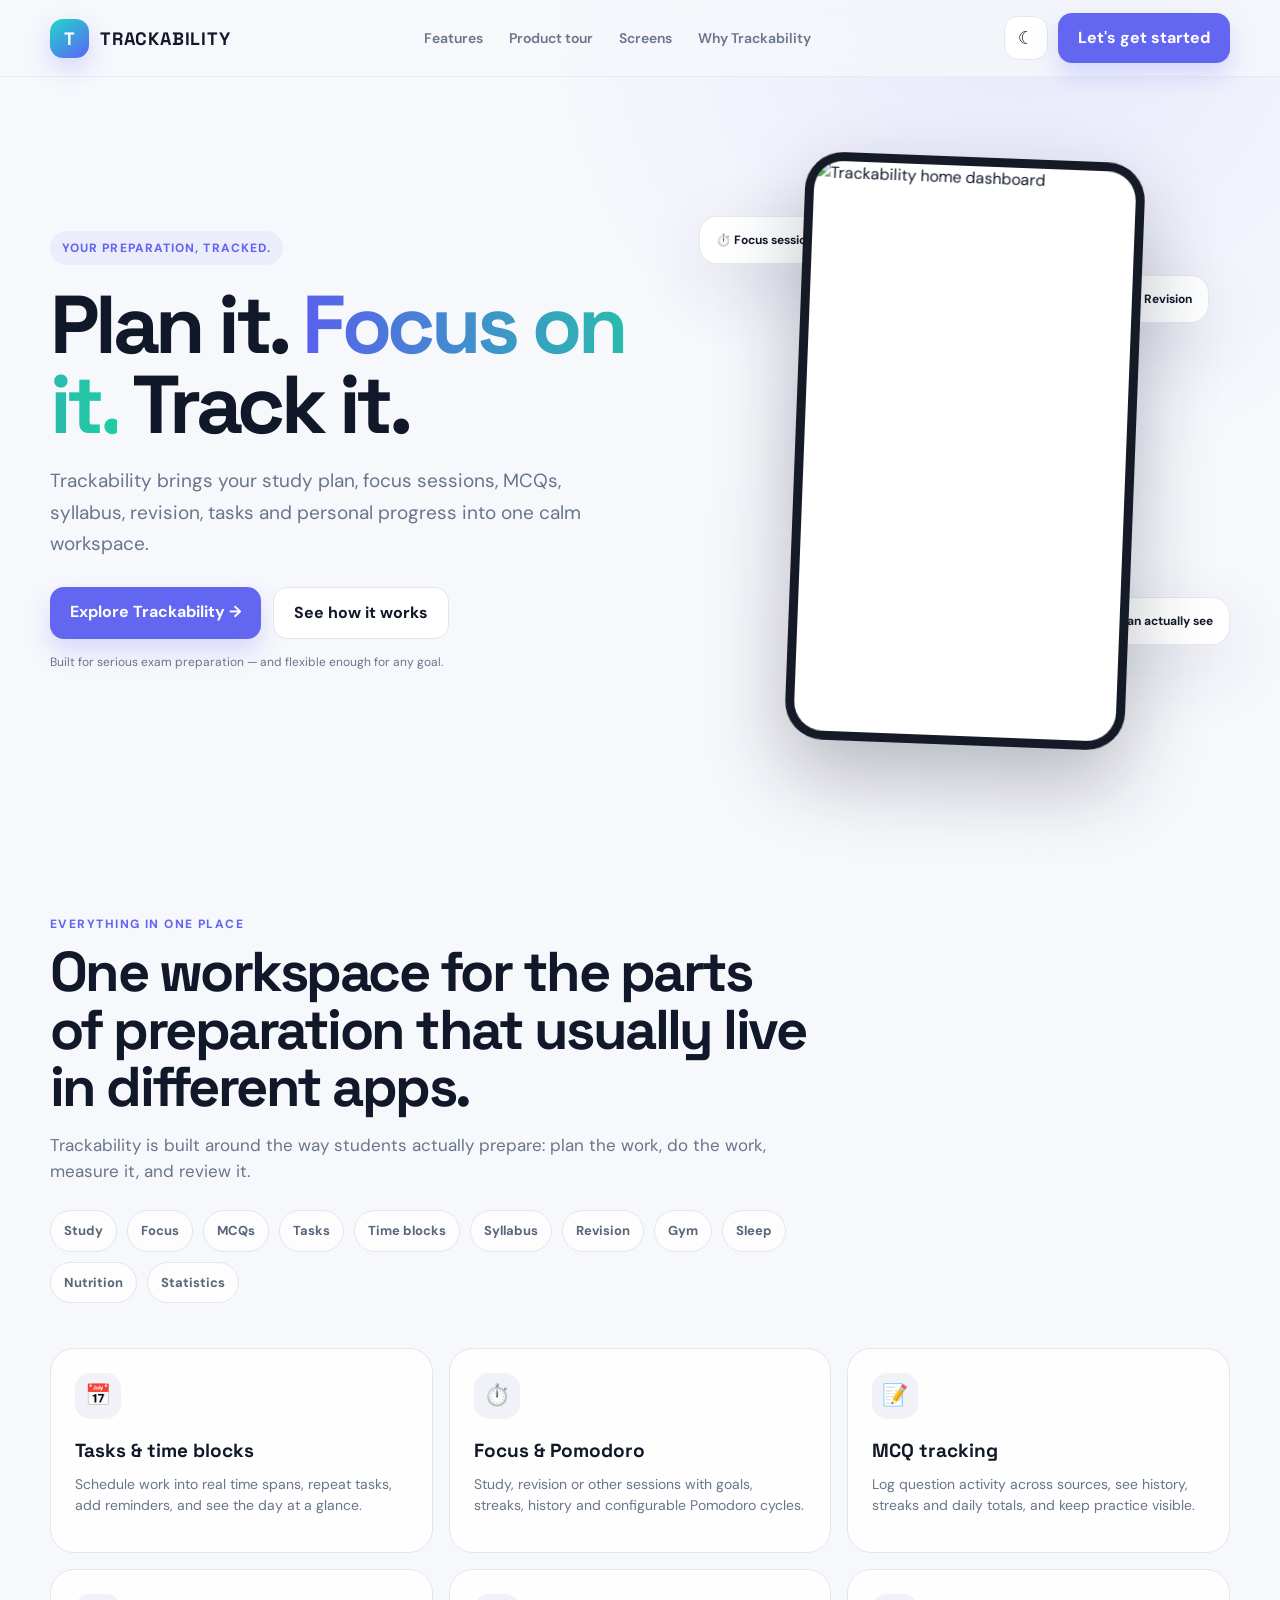
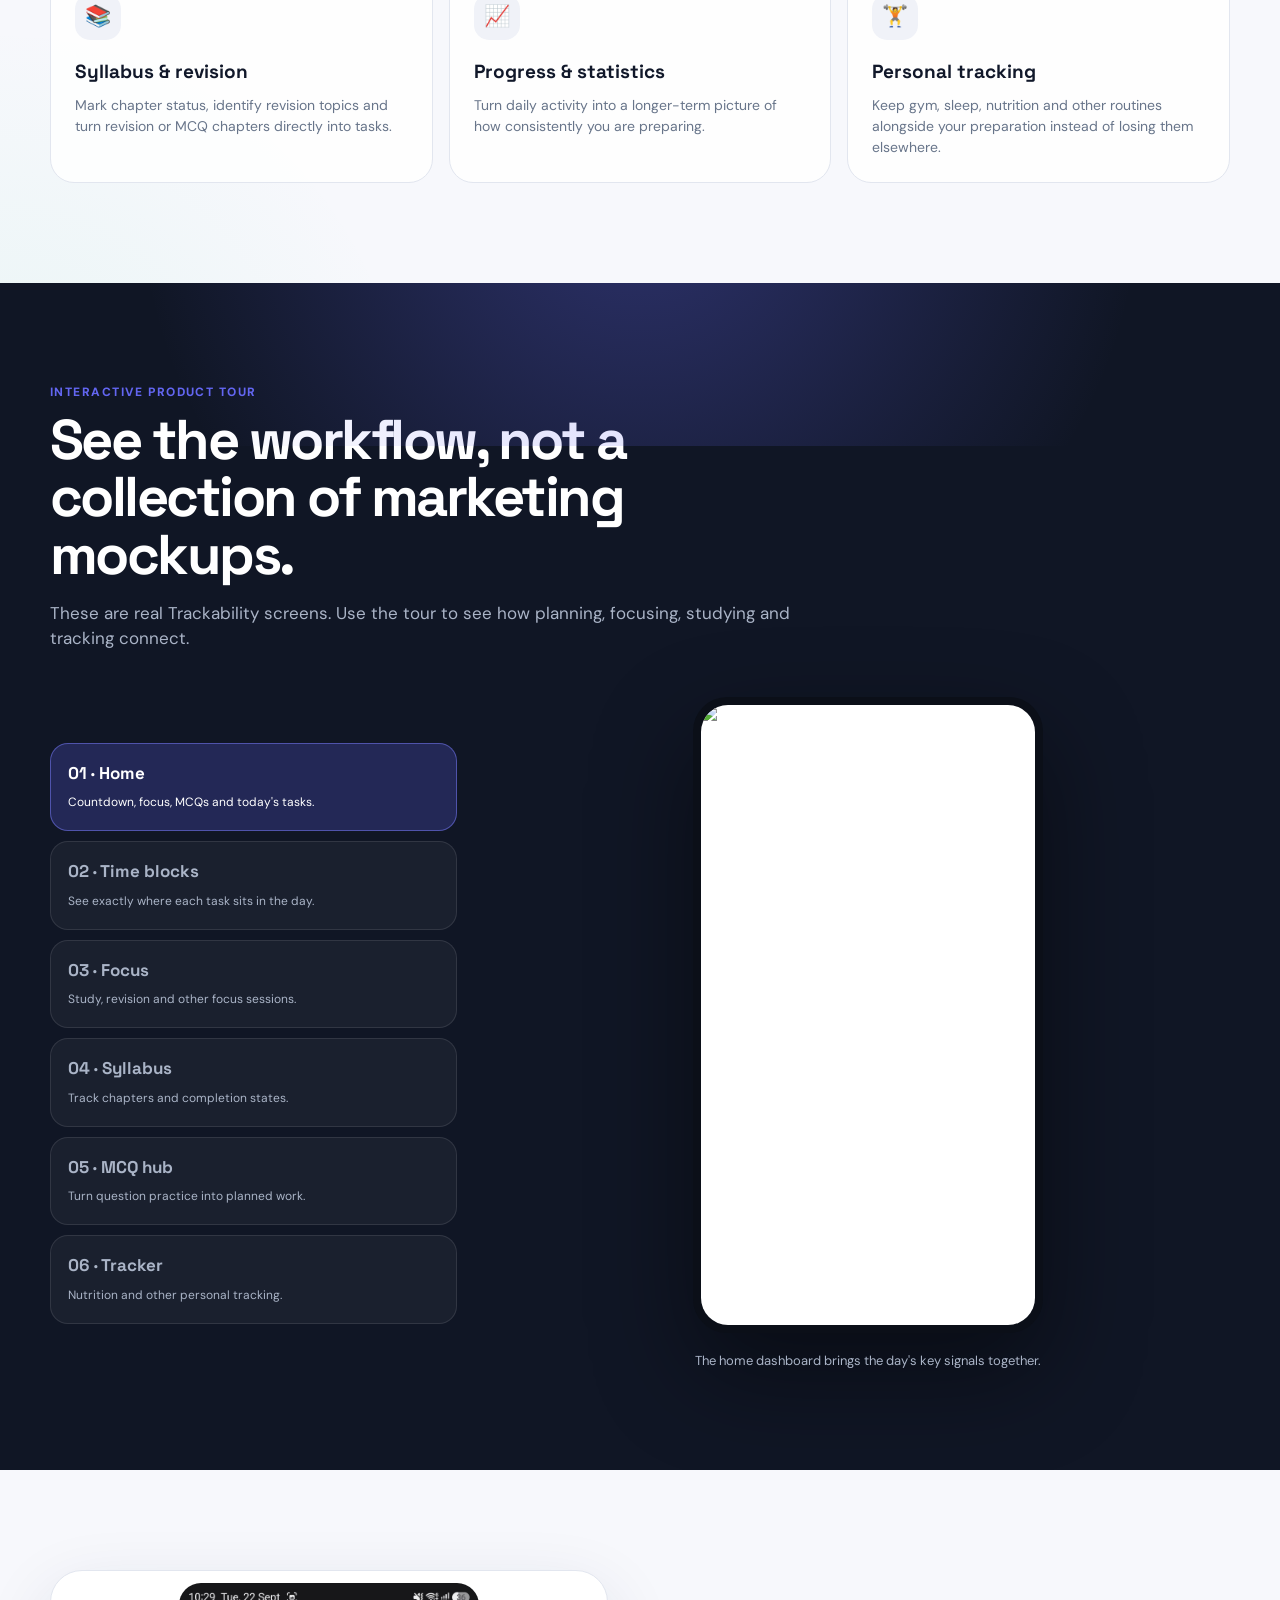
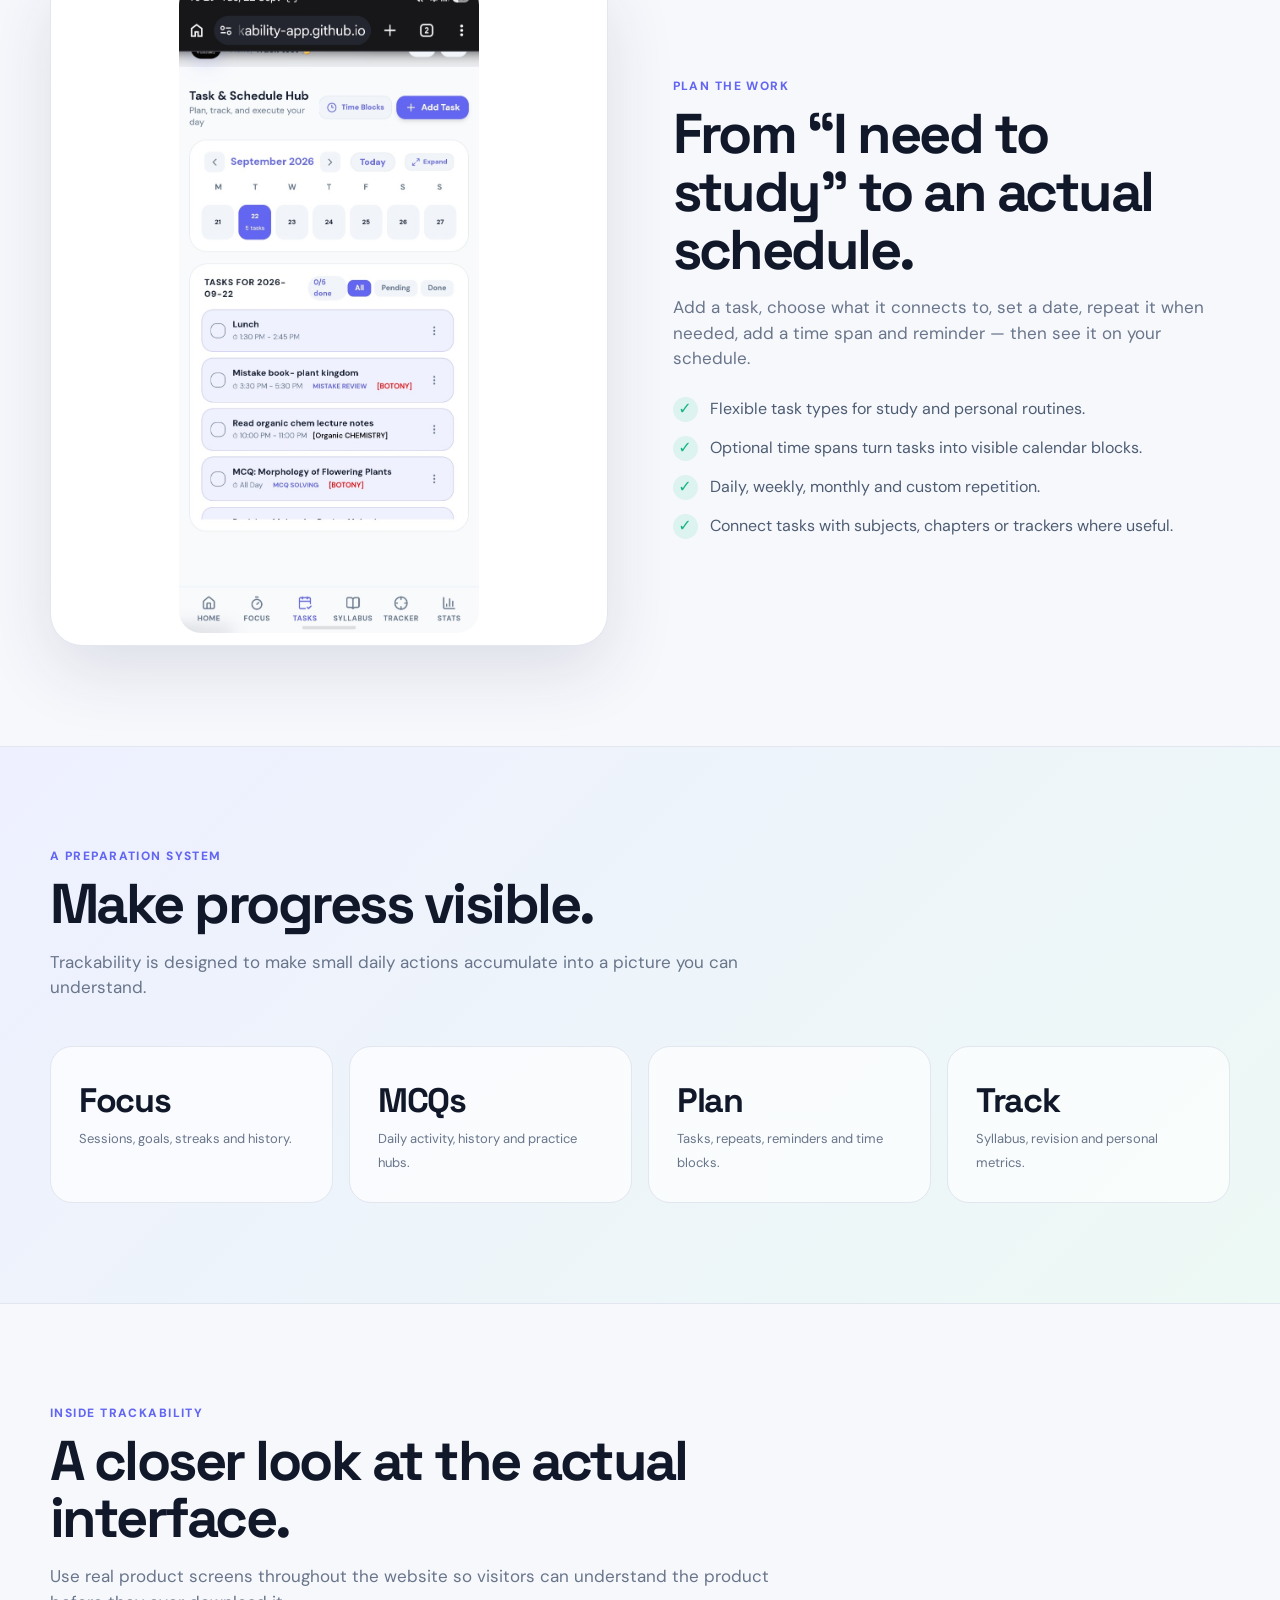
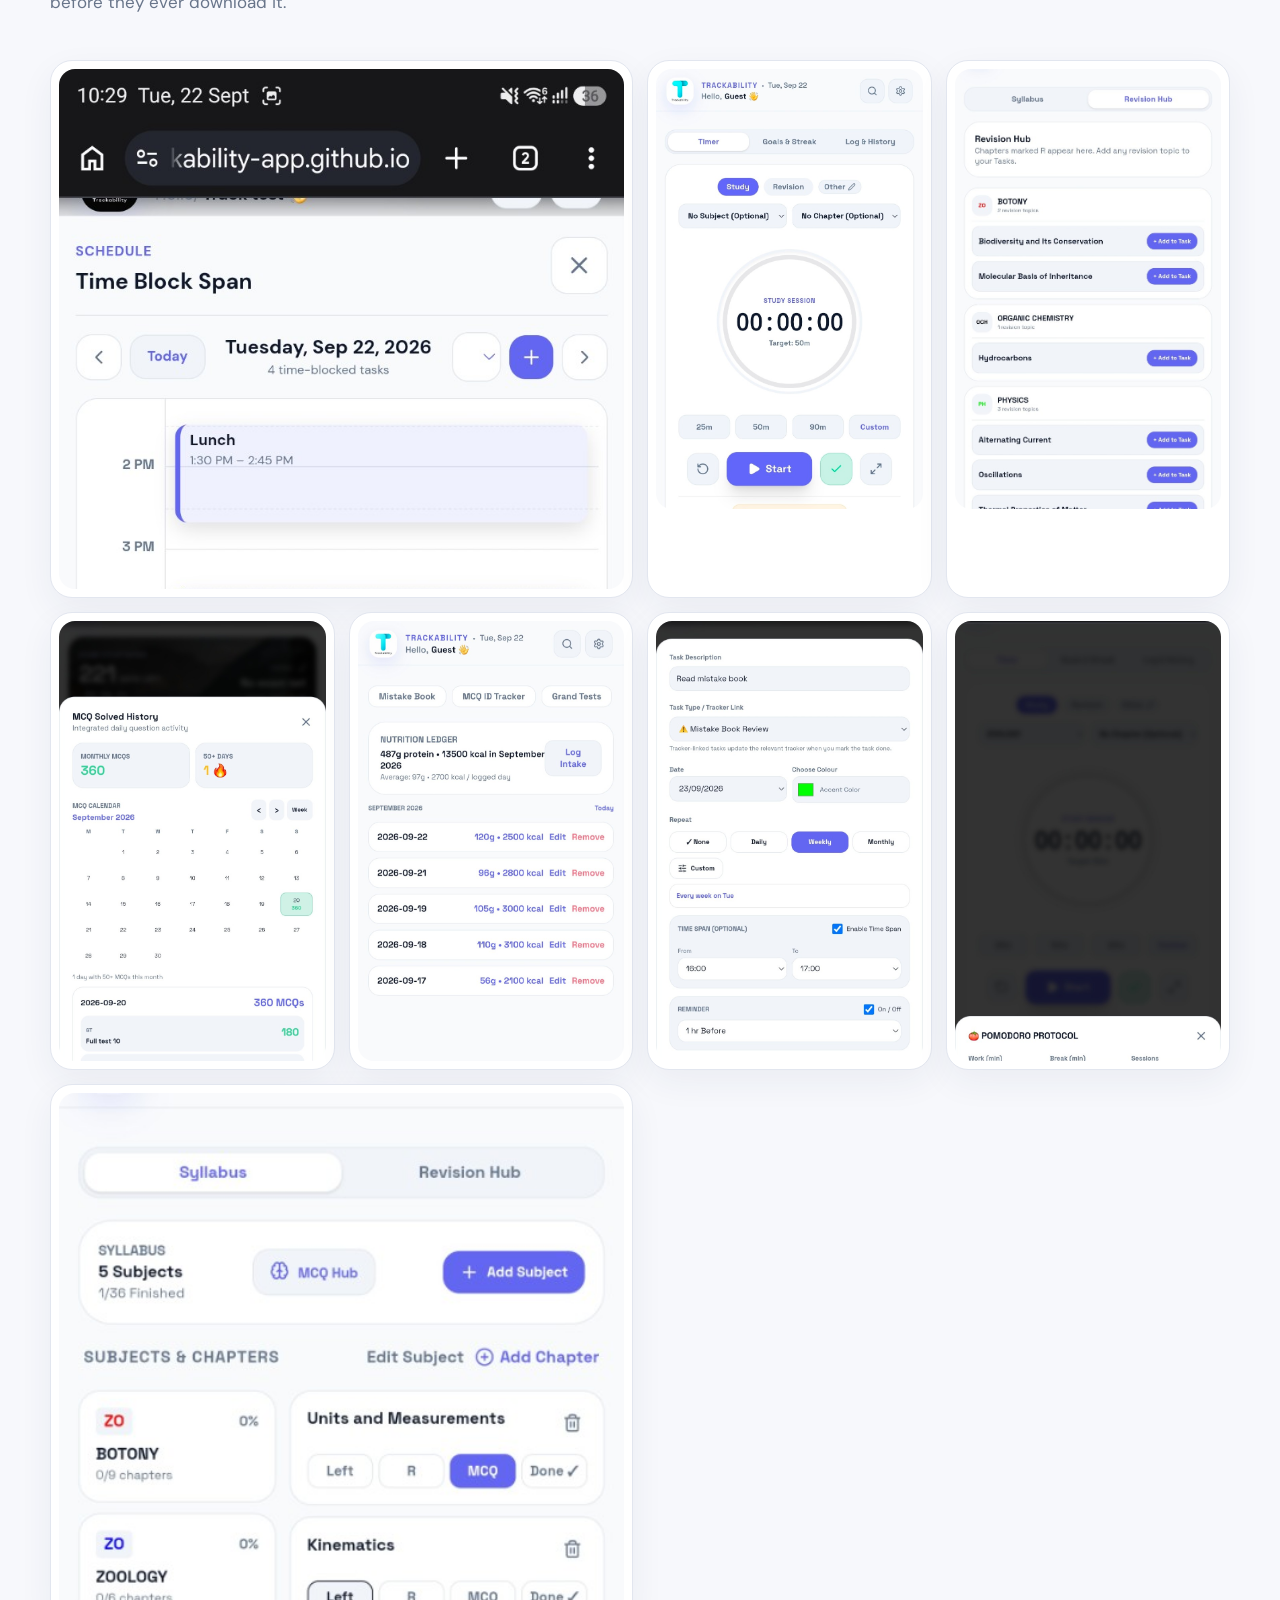
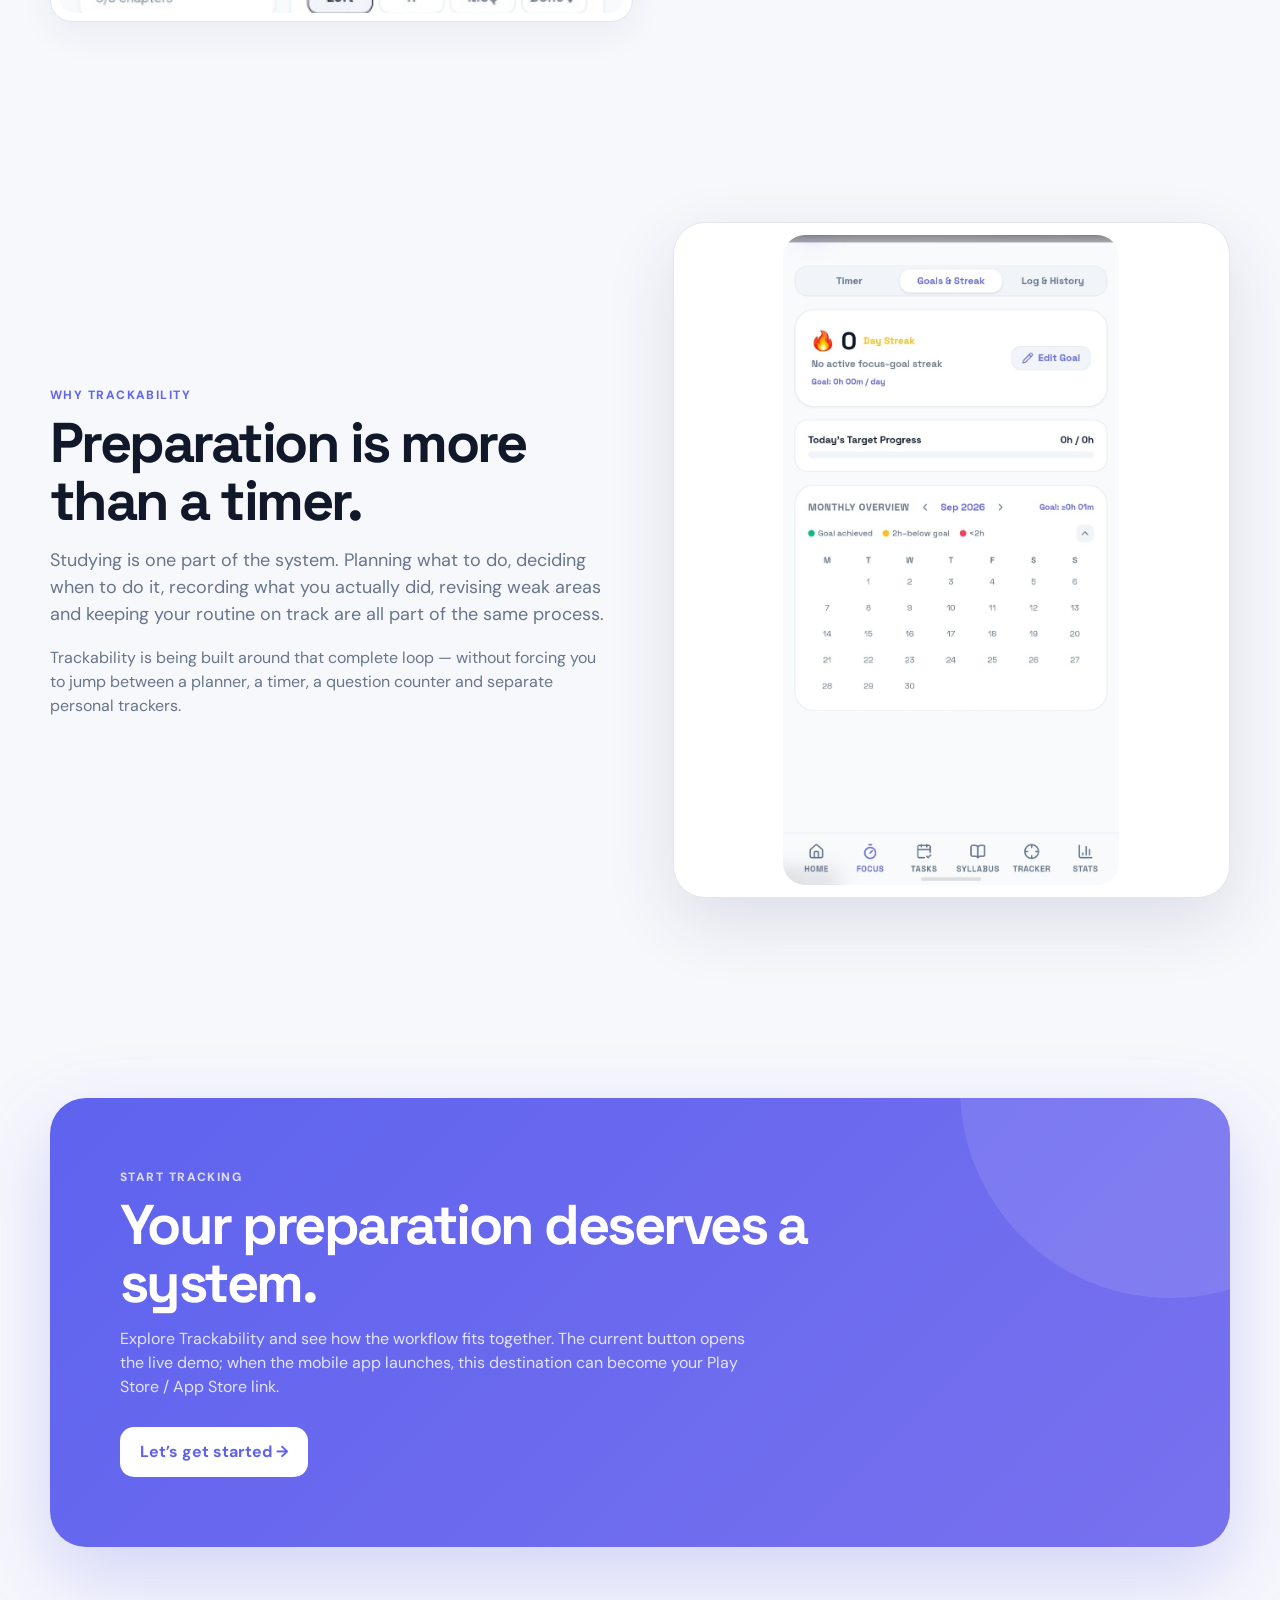
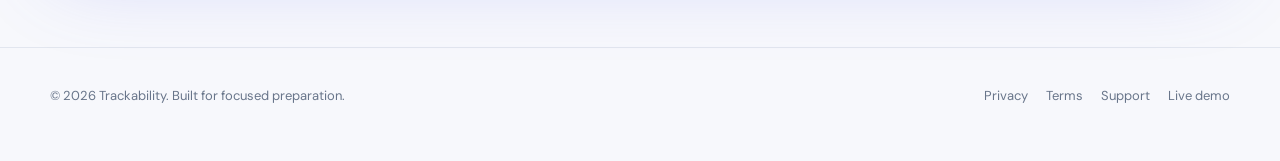
==== commit 950fd3c0: "Add files via upload" ====
--- a/index.html
+++ b/index.html
@@ -317,7 +317,7 @@
         <div class="float-card fc2">📊 Progress you can actually see</div>
         <div class="float-card fc3">📝 MCQs • Tasks • Revision</div>
         <div class="phone">
-          <img src="assets/screenshots/05-home-dashboard.jpg" alt="Trackability home dashboard" />
+          <img src="05-home-dashboard.jpg" alt="Trackability home dashboard" />
         </div>
       </div>
     </section>
@@ -380,7 +380,7 @@
           <div class="tour-stage">
             <div>
               <div class="stage-phone">
-                <img id="tour-image" src="assets/screenshots/05-home-dashboard.jpg" alt="Trackability product tour" />
+                <img id="tour-image" src="05-home-dashboard.jpg" alt="Trackability product tour" />
               </div>
               <div class="tour-caption" id="tour-caption">The home dashboard brings the day's key signals together.</div>
             </div>
@@ -392,7 +392,7 @@
     <section>
       <div class="section-inner split">
         <div class="screen-card reveal">
-          <img src="assets/screenshots/02-task-hub.jpg" alt="Trackability task and schedule hub" />
+          <img src="02-task-hub.jpg" alt="Trackability task and schedule hub" />
         </div>
         <div class="reveal">
           <div class="section-kicker">Plan the work</div>
@@ -436,14 +436,14 @@
         </div>
 
         <div class="gallery">
-          <div class="gallery-card wide reveal"><img src="assets/screenshots/03-time-blocks.jpg" alt="Time block schedule" /></div>
-          <div class="gallery-card reveal"><img src="assets/screenshots/17-focus-timer.jpg" alt="Focus timer" /></div>
-          <div class="gallery-card reveal"><img src="assets/screenshots/11-revision-hub.jpg" alt="Revision hub" /></div>
-          <div class="gallery-card reveal"><img src="assets/screenshots/13-mcq-history.jpg" alt="MCQ solved history" /></div>
-          <div class="gallery-card reveal"><img src="assets/screenshots/19-nutrition-ledger.jpg" alt="Nutrition ledger" /></div>
-          <div class="gallery-card reveal"><img src="assets/screenshots/20-mistake-review-task.jpg" alt="Mistake book task" /></div>
-          <div class="gallery-card reveal"><img src="assets/screenshots/16-pomodoro.jpg" alt="Pomodoro setup" /></div>
-          <div class="gallery-card wide reveal"><img src="assets/screenshots/12-syllabus.jpg" alt="Syllabus tracking" /></div>
+          <div class="gallery-card wide reveal"><img src="03-time-blocks.jpg" alt="Time block schedule" /></div>
+          <div class="gallery-card reveal"><img src="17-focus-timer.jpg" alt="Focus timer" /></div>
+          <div class="gallery-card reveal"><img src="11-revision-hub.jpg" alt="Revision hub" /></div>
+          <div class="gallery-card reveal"><img src="13-mcq-history.jpg" alt="MCQ solved history" /></div>
+          <div class="gallery-card reveal"><img src="19-nutrition-ledger.jpg" alt="Nutrition ledger" /></div>
+          <div class="gallery-card reveal"><img src="20-mistake-review-task.jpg" alt="Mistake book task" /></div>
+          <div class="gallery-card reveal"><img src="16-pomodoro.jpg" alt="Pomodoro setup" /></div>
+          <div class="gallery-card wide reveal"><img src="12-syllabus.jpg" alt="Syllabus tracking" /></div>
         </div>
       </div>
     </section>
@@ -464,7 +464,7 @@
           </p>
         </div>
         <div class="screen-card reveal">
-          <img src="assets/screenshots/15-focus-goals.jpg" alt="Focus goals and streaks" />
+          <img src="15-focus-goals.jpg" alt="Focus goals and streaks" />
         </div>
       </div>
     </section>
@@ -525,7 +525,7 @@
         tab.classList.add('active');
         tourImage.style.opacity = '0';
         setTimeout(() => {
-          tourImage.src = 'assets/screenshots/' + tab.dataset.img;
+          tourImage.src = '' + tab.dataset.img;
           tourCaption.textContent = tab.dataset.caption;
           tourImage.style.opacity = '1';
         }, 160);
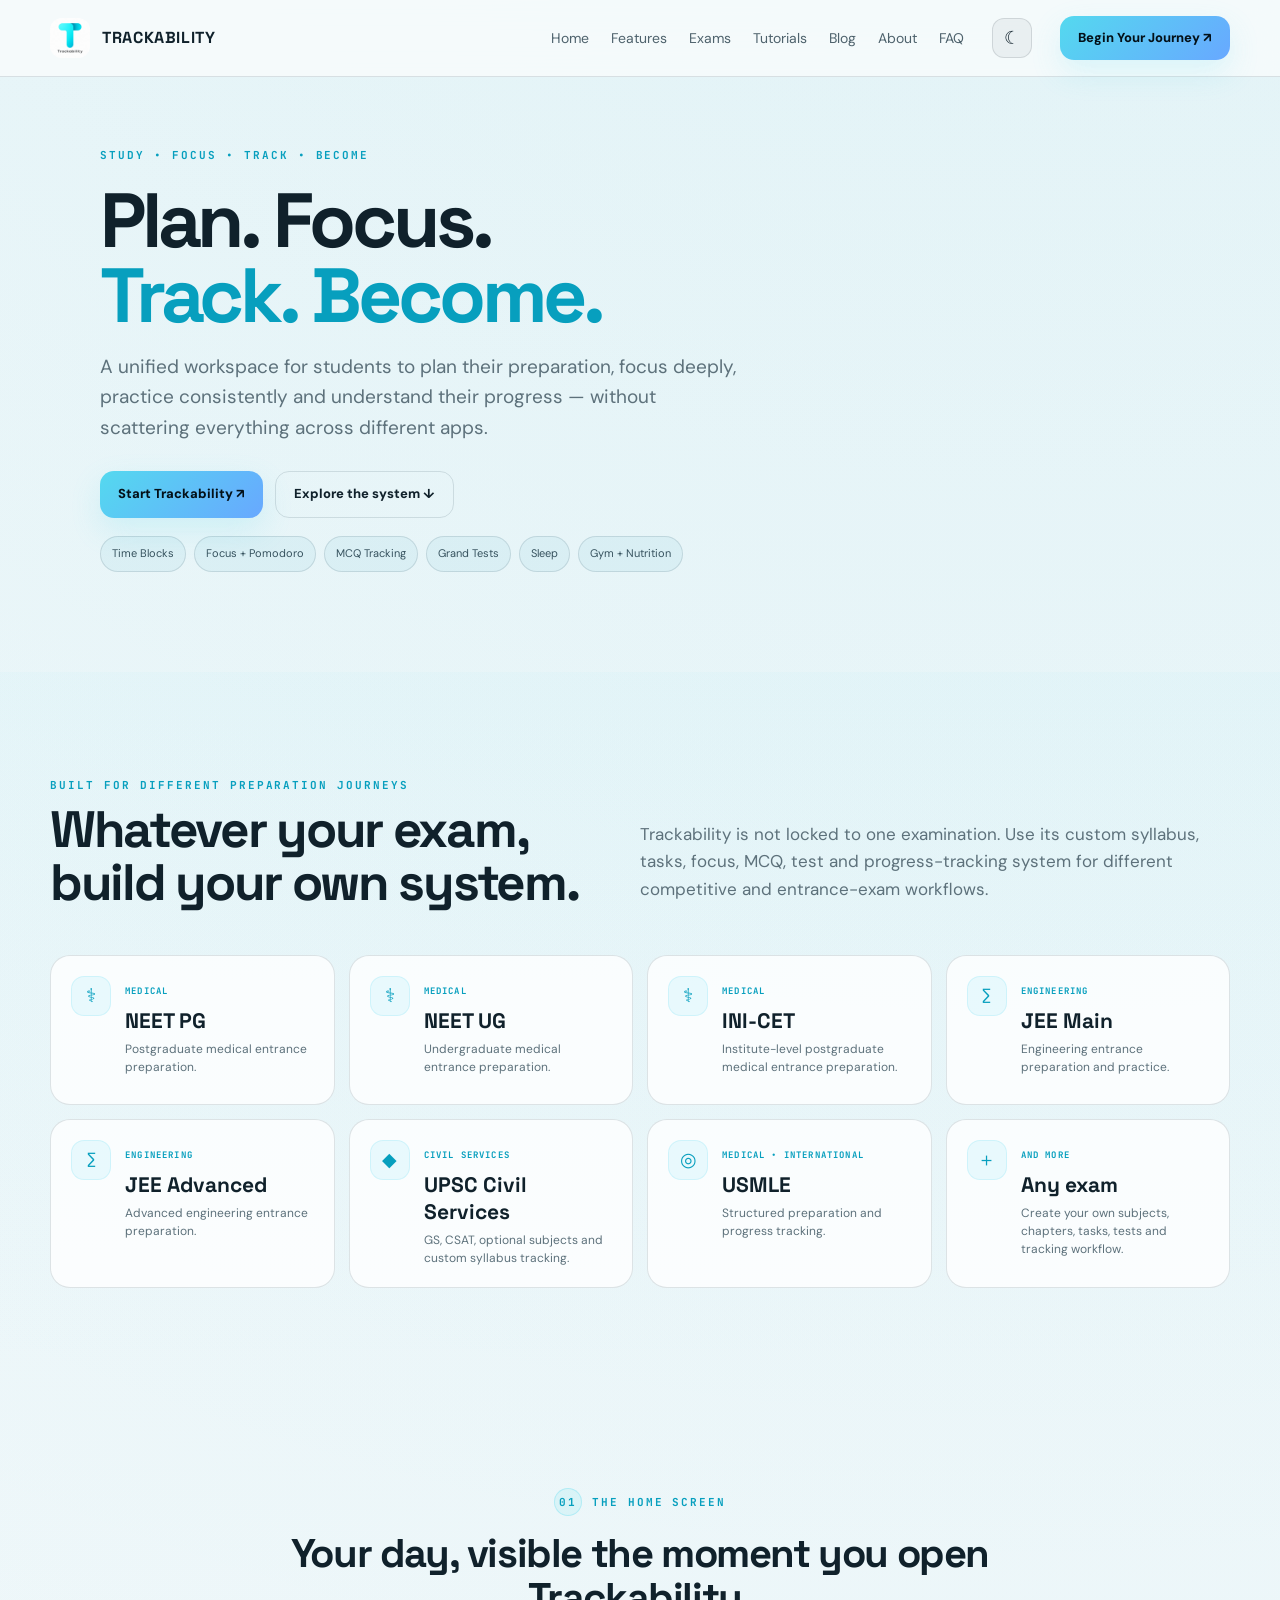
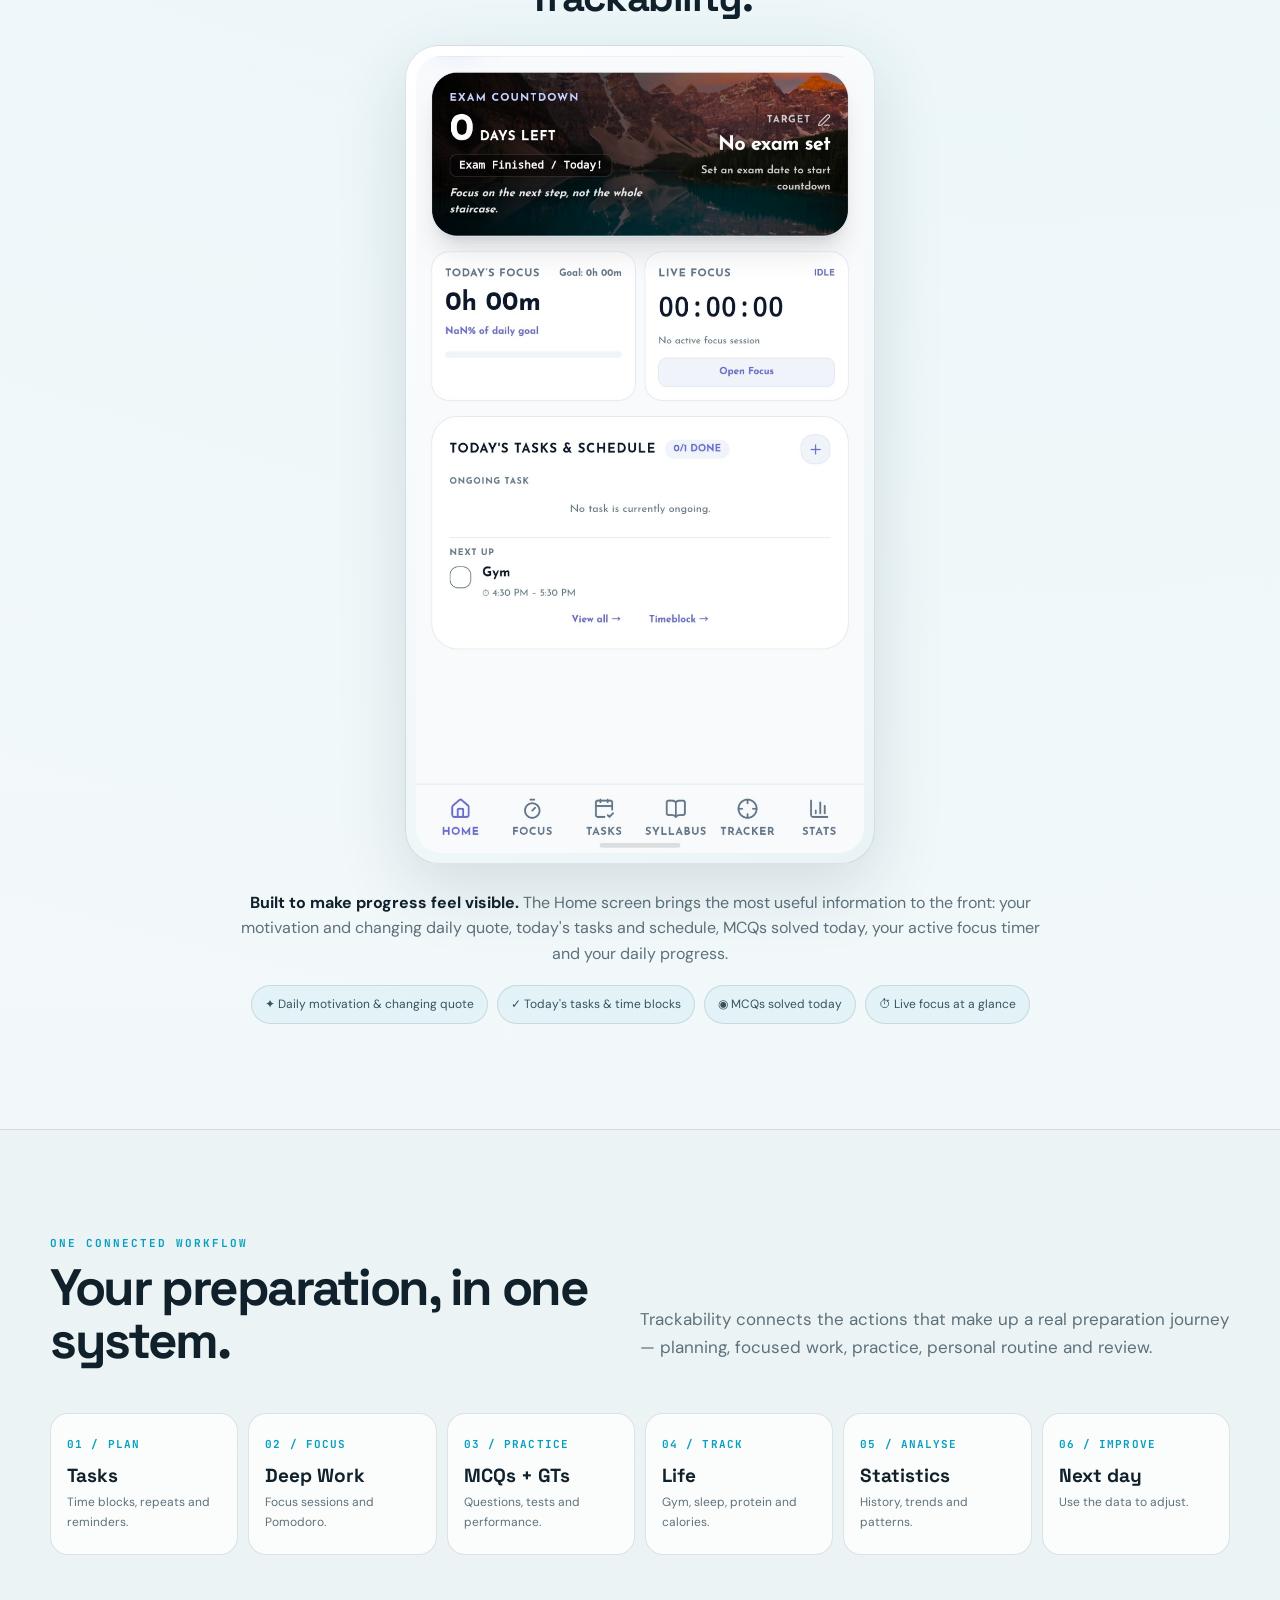
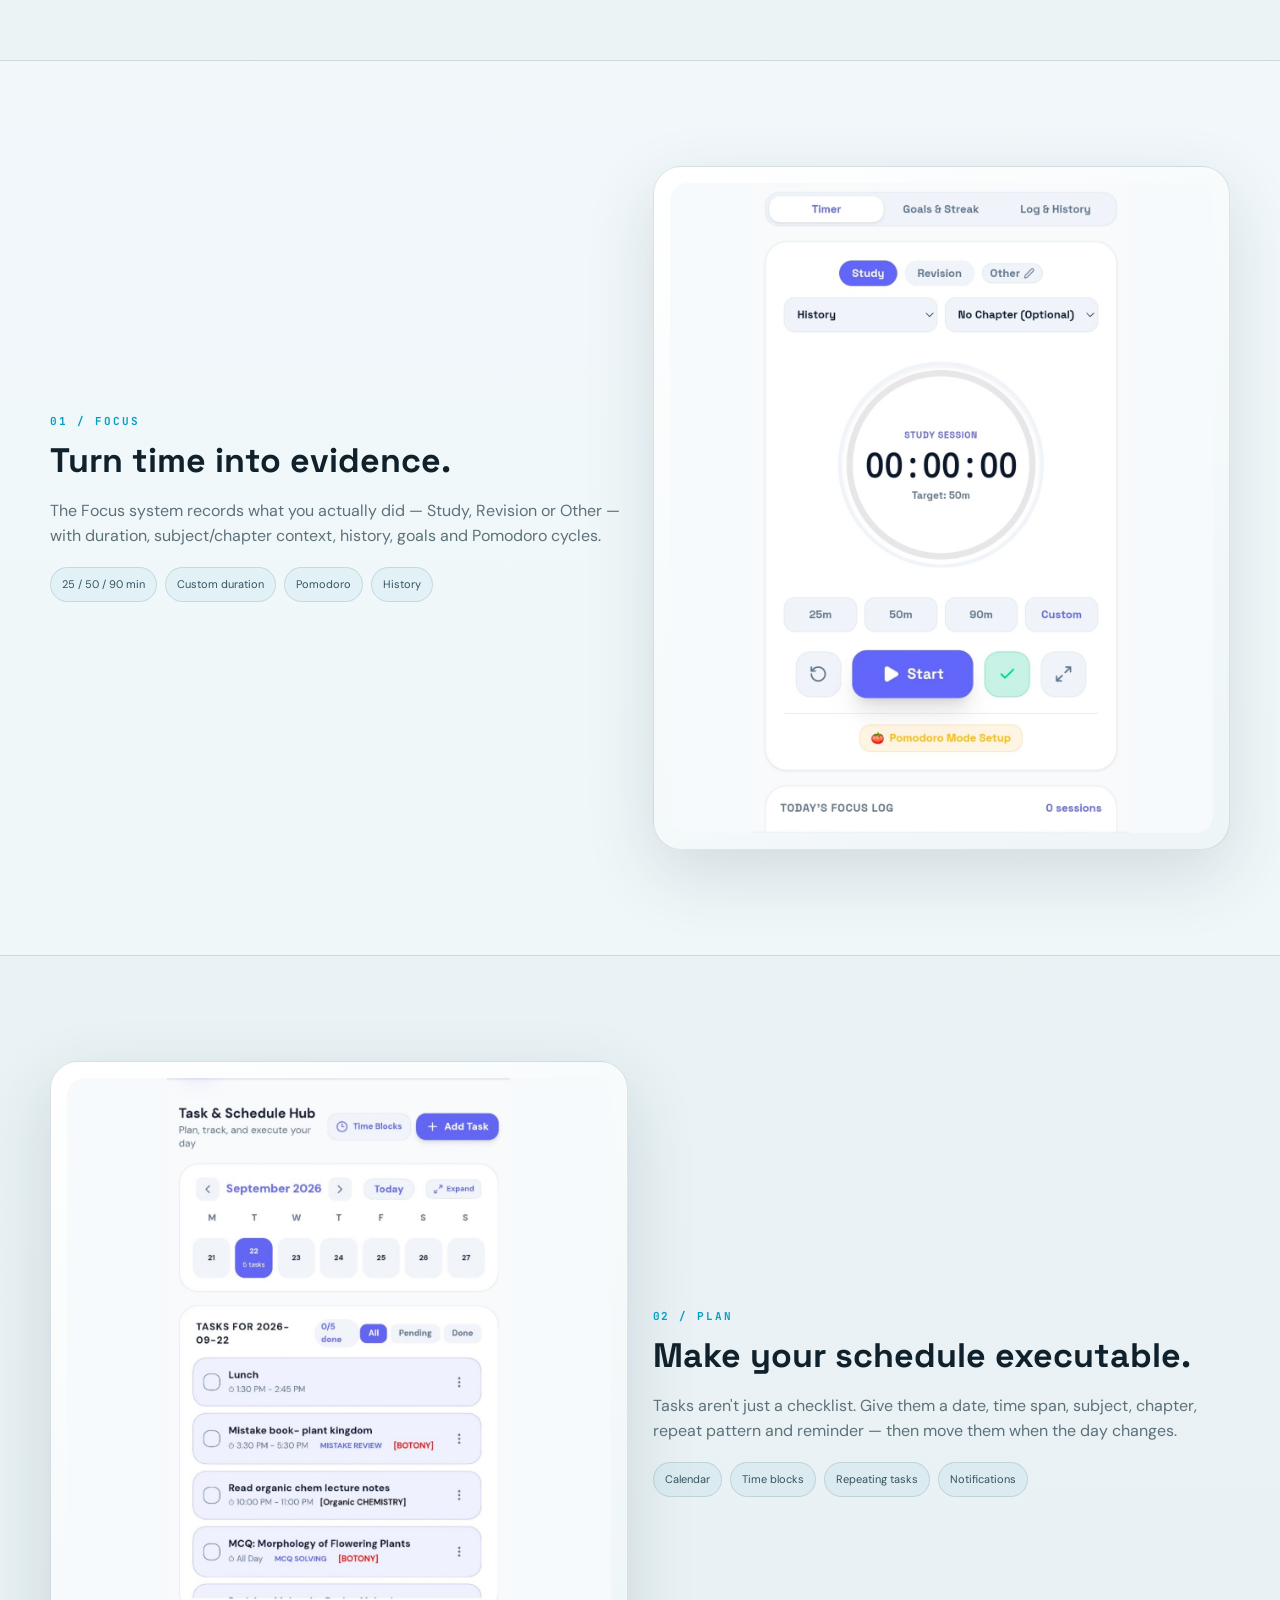
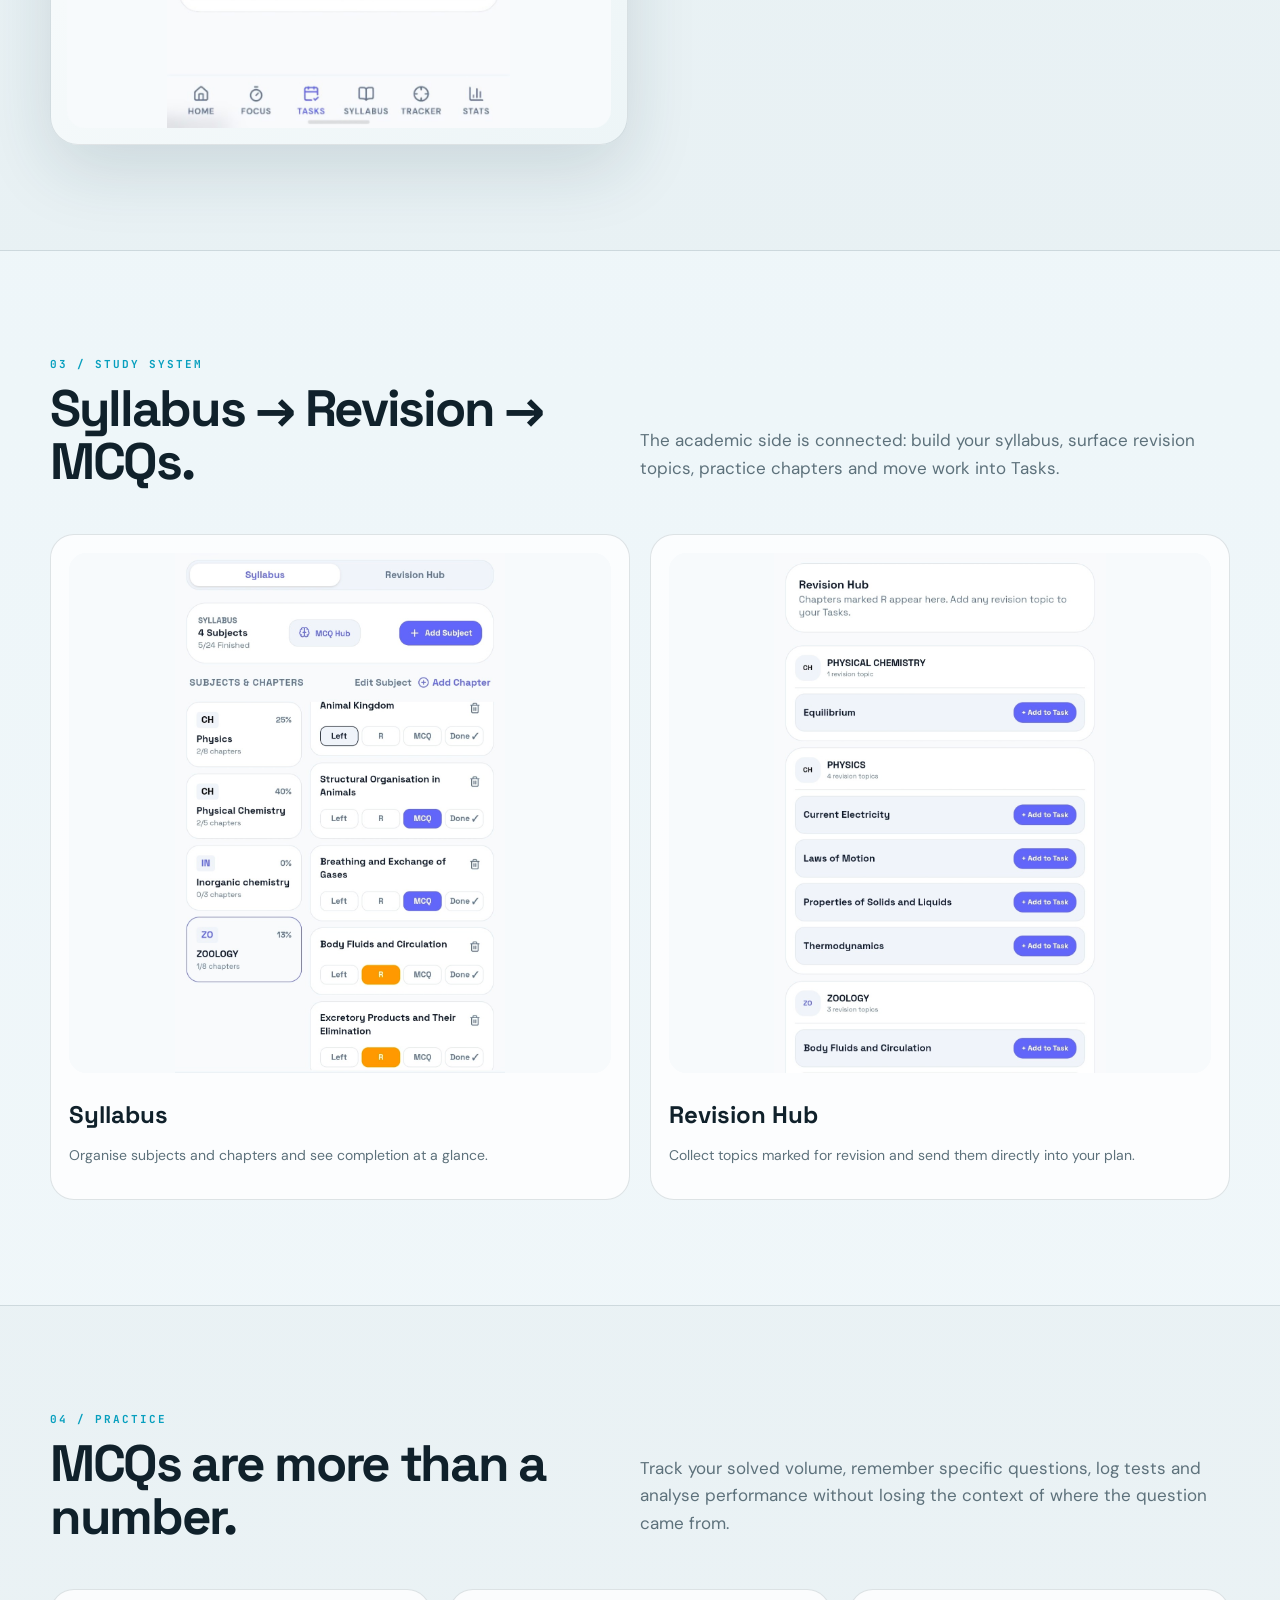
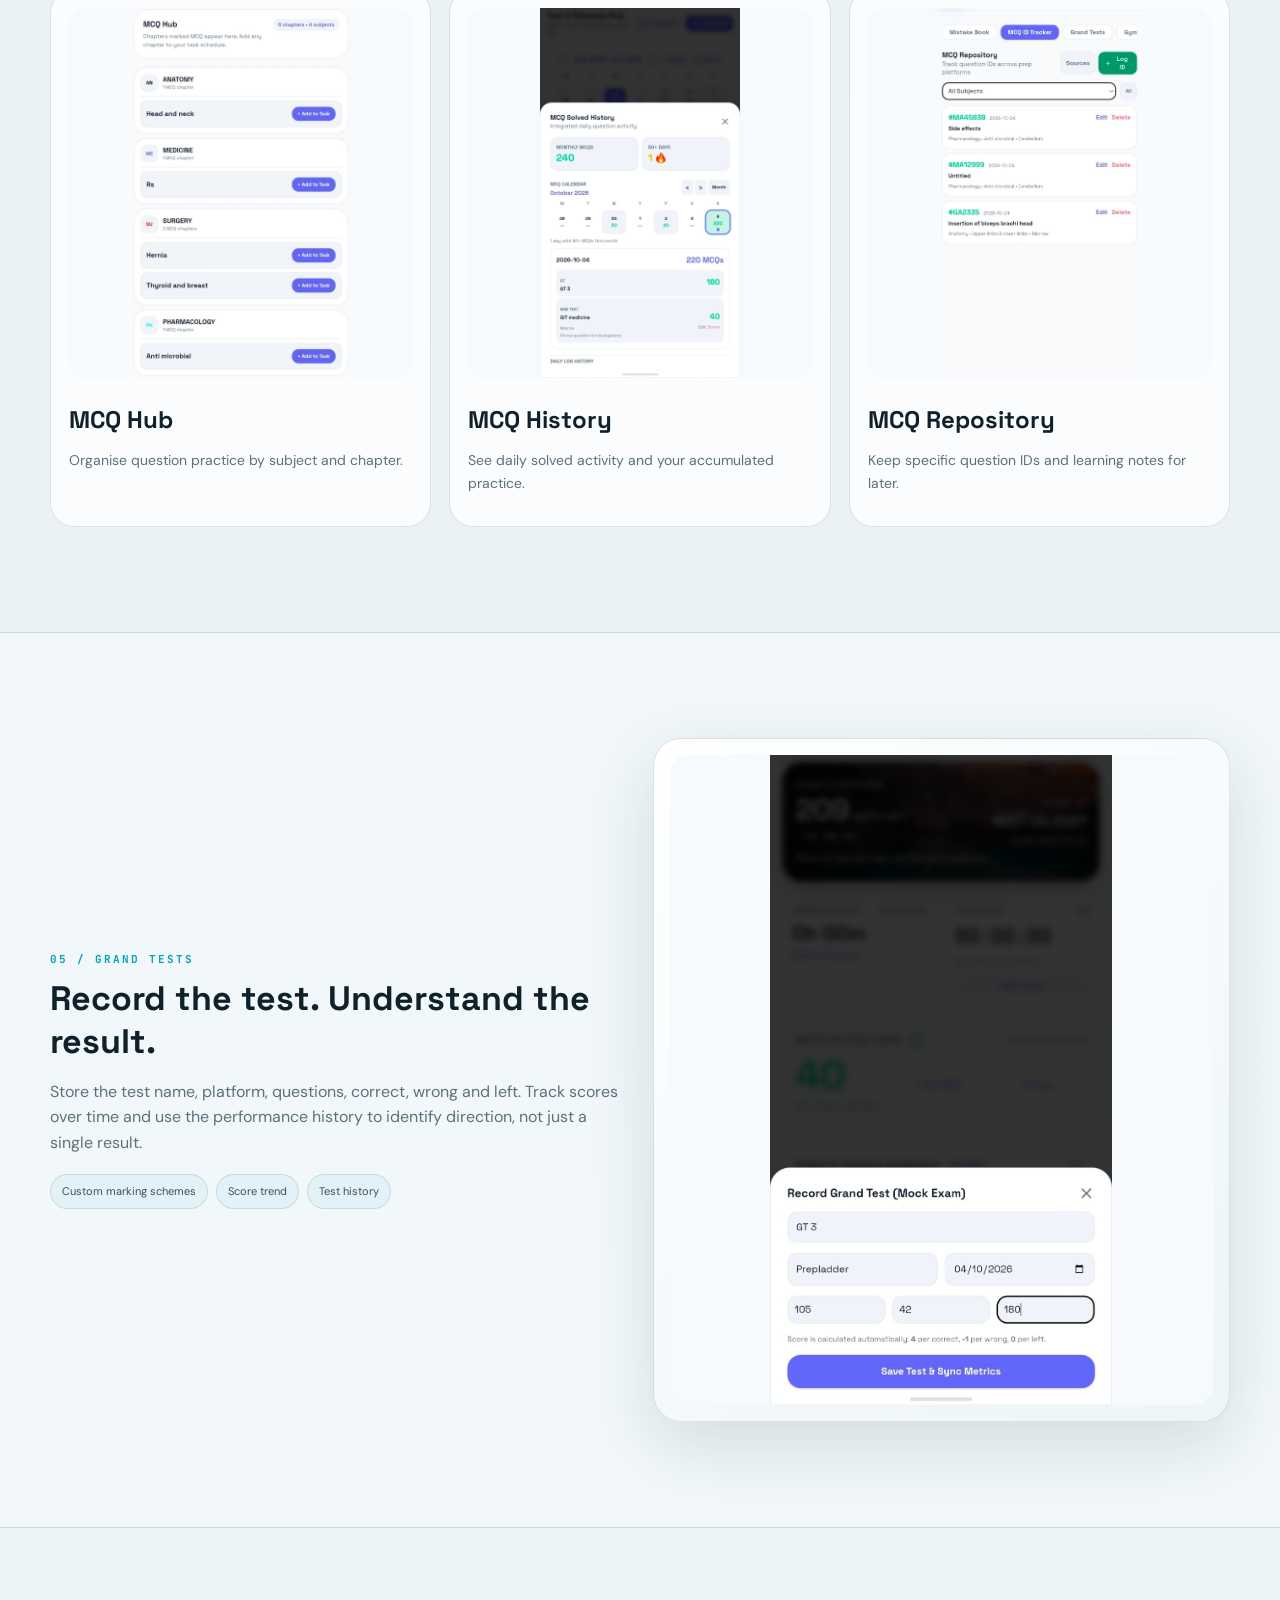
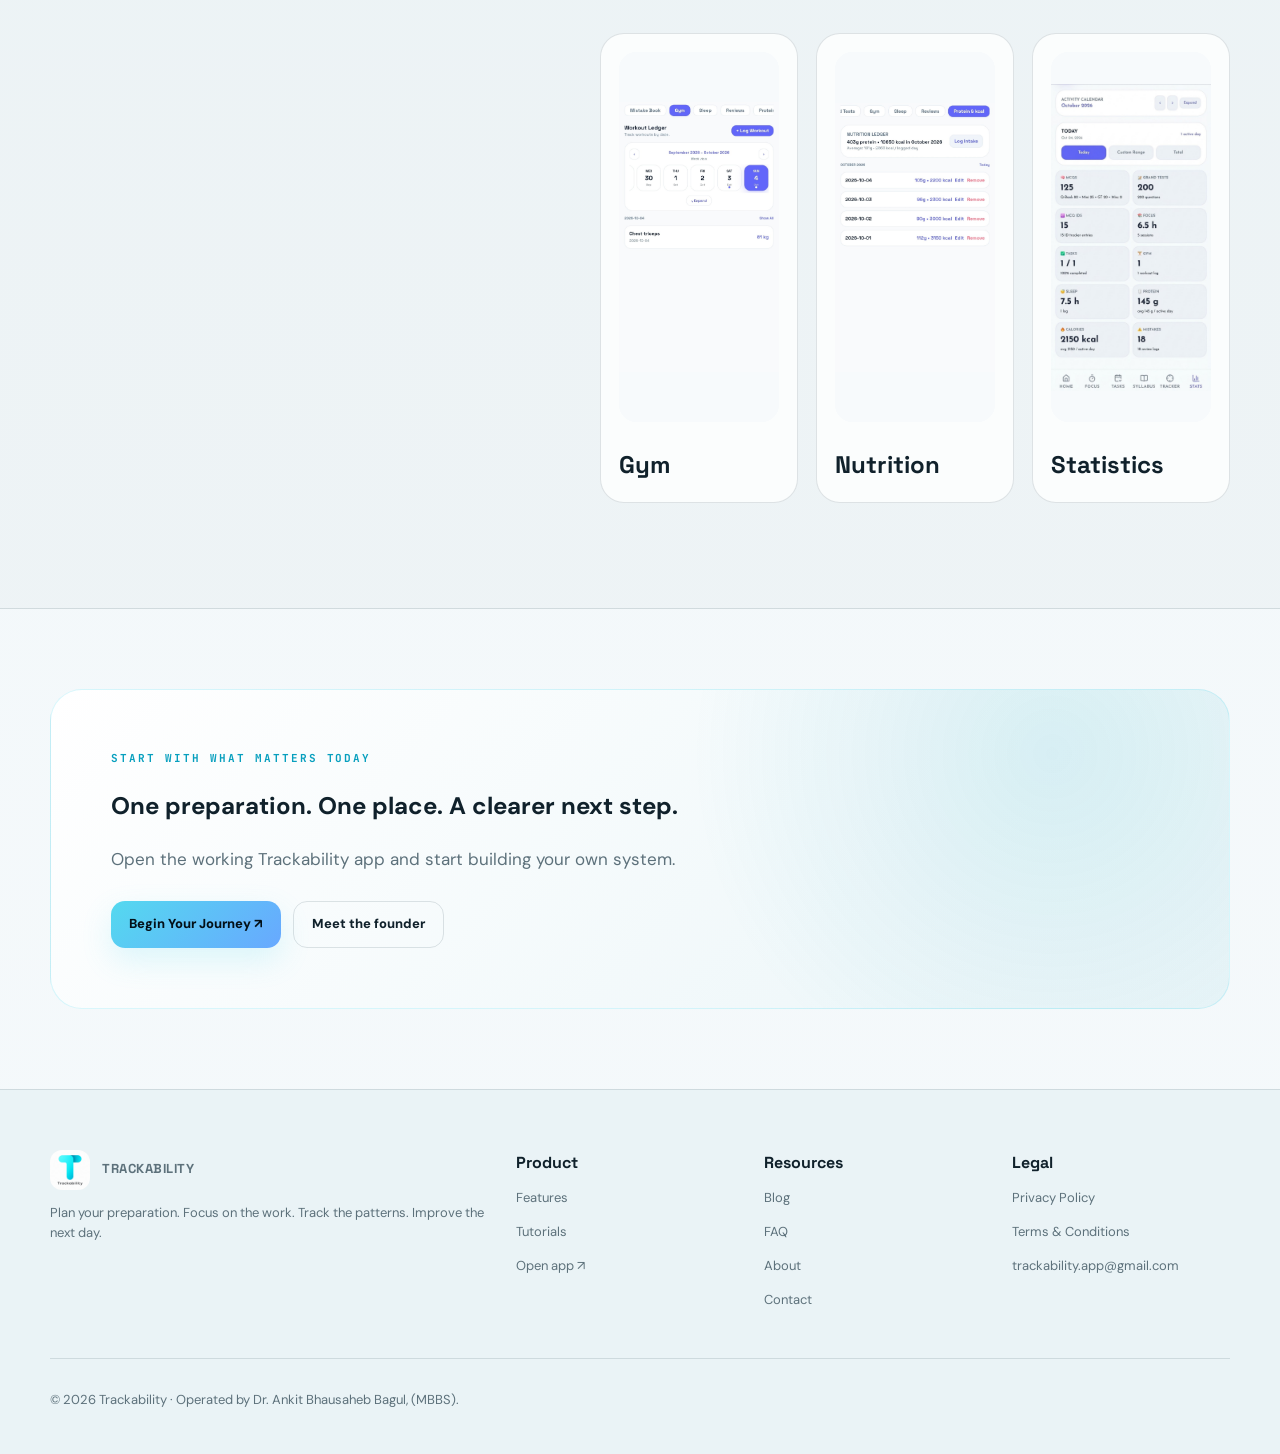
==== commit be26ec59: "Add files via upload" ====
--- a/index.html
+++ b/index.html
@@ -1,548 +1,52 @@
-<!DOCTYPE html>
-<html lang="en">
-<head>
-  <meta charset="UTF-8" />
-  <meta name="viewport" content="width=device-width, initial-scale=1.0" />
-  <meta name="description" content="Trackability brings study planning, focus sessions, MCQ tracking, syllabus progress, tasks, revision, and personal tracking into one workspace." />
-  <meta name="theme-color" content="#6466f1" />
-  <meta property="og:title" content="Trackability — Your preparation, tracked." />
-  <meta property="og:description" content="Plan your day. Focus deeply. Track what matters. See your progress." />
-  <title>Trackability — Your preparation, tracked.</title>
-  <style>
-    @import url('https://fonts.googleapis.com/css2?family=DM+Sans:wght@400;500;600;700&family=Space+Grotesk:wght@500;600;700&display=swap');
+<!doctype html><html lang="en"><head>
+  <!-- Google Analytics 4 -->
+  <script async src="https://www.googletagmanager.com/gtag/js?id=G-R6Q6RZDSVN"></script>
+  <script>
+    window.dataLayer = window.dataLayer || [];
+    function gtag(){dataLayer.push(arguments);}
+    gtag('js', new Date());
+    gtag('config', 'G-R6Q6RZDSVN');
+  </script>
+<meta charset="utf-8"><meta name="viewport" content="width=device-width,initial-scale=1"><meta name="theme-color" content="#061018"><meta name="description" content="Trackability — a unified workspace for study, productivity and personal progress."><link rel="icon" href="logo.png"><link rel="preconnect" href="https://fonts.googleapis.com"><link rel="preconnect" href="https://fonts.gstatic.com" crossorigin><link href="https://fonts.googleapis.com/css2?family=DM+Sans:wght@400;500;600;700;800&family=JetBrains+Mono:wght@500;700&family=Space+Grotesk:wght@500;600;700&display=swap" rel="stylesheet"><link rel="stylesheet" href="styles.css"><title>Plan. Focus. Track. Become. · Trackability</title></head><body><nav class="nav"><div class="wrap navin"><a class="brand" href="index.html"><img src="logo.png" alt="Trackability logo"><span>TRACKABILITY</span></a><div class="links"><a href="index.html">Home</a><a href="features.html">Features</a><a href="index.html#exams">Exams</a><a href="tutorials.html">Tutorials</a><a href="blog.html">Blog</a><a href="about.html">About</a><a href="faq.html">FAQ</a></div><button class="theme-toggle desktop-theme" type="button" aria-label="Switch to light mode" title="Switch to light mode">☀︎</button><button class="menu" aria-label="Open navigation menu" aria-expanded="false">☰</button><a class="navcta btn primary" href="https://trackability-app.github.io/Trackability/" target="_blank">Begin Your Journey ↗</a></div></nav><main><section class="hero wrap hero-home">
+<div class="hero-content reveal">
+  <div class="eyebrow">Study • Focus • Track • Become</div>
+  <h1>Plan. Focus.<br><span>Track. Become.</span></h1>
+  <p>A unified workspace for students to plan their preparation, focus deeply, practice consistently and understand their progress — without scattering everything across different apps.</p>
+  <div class="actions"><a class="btn primary" href="https://trackability-app.github.io/Trackability/" target="_blank">Start Trackability ↗</a><a class="btn" href="#ecosystem">Explore the system ↓</a></div>
+  <div class="pills"><span class="pill">Time Blocks</span><span class="pill">Focus + Pomodoro</span><span class="pill">MCQ Tracking</span><span class="pill">Grand Tests</span><span class="pill">Sleep</span><span class="pill">Gym + Nutrition</span></div>
 
-    :root {
-      --bg: #f7f8fc;
-      --surface: #ffffff;
-      --surface-2: #f0f2f8;
-      --ink: #11182a;
-      --muted: #68758a;
-      --line: #e2e6ef;
-      --accent: #6366f1;
-      --accent-2: #7774ef;
-      --green: #2dcf9a;
-      --yellow: #f4b62c;
-      --shadow: 0 24px 70px rgba(36, 45, 80, .12);
-      --radius: 28px;
-      --max: 1180px;
-    }
 
-    * { box-sizing: border-box; }
-    html { scroll-behavior: smooth; }
-    body {
-      margin: 0;
-      color: var(--ink);
-      background:
-        radial-gradient(circle at 80% 0%, rgba(99,102,241,.10), transparent 30rem),
-        radial-gradient(circle at 0% 25%, rgba(45,207,154,.07), transparent 26rem),
-        var(--bg);
-      font-family: "DM Sans", system-ui, sans-serif;
-      line-height: 1.5;
-      overflow-x: hidden;
-    }
-    a { color: inherit; text-decoration: none; }
-    img { max-width: 100%; display: block; }
-    button { font: inherit; }
-
-    .nav-wrap {
-      position: sticky; top: 0; z-index: 50;
-      backdrop-filter: blur(18px);
-      background: rgba(247,248,252,.78);
-      border-bottom: 1px solid rgba(226,230,239,.72);
-    }
-    nav {
-      width: min(var(--max), calc(100% - 36px));
-      margin: auto;
-      height: 76px;
-      display: flex; align-items: center; justify-content: space-between;
-    }
-    .brand { display: flex; align-items: center; gap: 11px; font-family: "Space Grotesk"; font-weight: 700; letter-spacing: .05em; }
-    .brand-mark {
-      width: 39px; height: 39px; border-radius: 13px;
-      display: grid; place-items: center;
-      background: linear-gradient(145deg,#20d8ca,#5c63f4);
-      color: white; font-size: 22px; font-weight: 700;
-      box-shadow: 0 10px 24px rgba(92,99,244,.24);
-    }
-    .brand span { font-size: 18px; }
-    .nav-links { display: flex; align-items: center; gap: 26px; color: var(--muted); font-size: 14px; font-weight: 600; }
-    .nav-links a:hover { color: var(--ink); }
-    .nav-cta, .hero-cta {
-      background: var(--accent); color: white; border: 0;
-      padding: 13px 20px; border-radius: 14px; font-weight: 700;
-      box-shadow: 0 12px 24px rgba(99,102,241,.22);
-      transition: transform .2s ease, box-shadow .2s ease;
-    }
-    .nav-cta:hover, .hero-cta:hover { transform: translateY(-2px); box-shadow: 0 16px 30px rgba(99,102,241,.28); }
-
-    .hero {
-      width: min(var(--max), calc(100% - 36px));
-      margin: auto;
-      min-height: 720px;
-      display: grid; grid-template-columns: 1fr .9fr;
-      align-items: center; gap: 60px;
-      padding: 80px 0 70px;
-    }
-    .eyebrow {
-      display: inline-flex; align-items: center; gap: 8px;
-      padding: 8px 12px; border-radius: 999px;
-      background: rgba(99,102,241,.08); color: var(--accent);
-      font-size: 12px; font-weight: 800; letter-spacing: .09em; text-transform: uppercase;
-    }
-    h1 {
-      font-family: "Space Grotesk"; font-size: clamp(48px, 7vw, 82px);
-      line-height: .98; letter-spacing: -.055em; margin: 20px 0;
-      max-width: 720px;
-    }
-    .gradient { background: linear-gradient(90deg, #5960ed, #20cda1); -webkit-background-clip: text; background-clip: text; color: transparent; }
-    .hero-copy p { max-width: 610px; color: var(--muted); font-size: 19px; line-height: 1.65; }
-    .hero-actions { display: flex; flex-wrap: wrap; gap: 12px; margin-top: 28px; }
-    .secondary-cta {
-      border: 1px solid var(--line); background: var(--surface); padding: 13px 20px;
-      border-radius: 14px; font-weight: 700;
-    }
-    .microcopy { color: var(--muted); font-size: 12px; margin-top: 14px; }
-
-    .hero-visual { position: relative; min-height: 570px; display: grid; place-items: center; }
-    .orb { position: absolute; width: 420px; height: 420px; border-radius: 50%; background: radial-gradient(circle, rgba(99,102,241,.20), rgba(99,102,241,0) 68%); filter: blur(4px); }
-    .phone {
-      position: relative; width: min(340px, 76vw); padding: 9px;
-      background: #151a27; border-radius: 38px;
-      box-shadow: 0 35px 80px rgba(17,24,42,.28);
-      transform: rotate(2.2deg);
-      animation: float 6s ease-in-out infinite;
-    }
-    .phone img { border-radius: 29px; width: 100%; height: 570px; object-fit: cover; object-position: top; background: #fff; }
-    .float-card {
-      position: absolute; background: rgba(255,255,255,.92); backdrop-filter: blur(14px);
-      border: 1px solid rgba(226,230,239,.9); border-radius: 18px; padding: 14px 16px;
-      box-shadow: var(--shadow); font-size: 12px; font-weight: 700;
-    }
-    .fc1 { top: 10%; left: 0; animation: float2 5s ease-in-out infinite; }
-    .fc2 { right: 0; bottom: 17%; animation: float2 5.7s ease-in-out infinite reverse; }
-    .fc3 { right: 4%; top: 20%; }
-    @keyframes float { 0%,100%{transform:rotate(2.2deg) translateY(0)} 50%{transform:rotate(2.2deg) translateY(-12px)} }
-    @keyframes float2 { 0%,100%{transform:translateY(0)} 50%{transform:translateY(-8px)} }
-
-    section { padding: 100px 0; }
-    .section-inner { width: min(var(--max), calc(100% - 36px)); margin: auto; }
-    .section-head { max-width: 760px; margin-bottom: 45px; }
-    .section-kicker { color: var(--accent); text-transform: uppercase; letter-spacing: .12em; font-weight: 800; font-size: 12px; }
-    h2 { font-family: "Space Grotesk"; font-size: clamp(34px, 5vw, 56px); line-height: 1.03; letter-spacing: -.045em; margin: 10px 0 16px; }
-    .section-head p { color: var(--muted); font-size: 17px; }
-
-    .pill-row { display: flex; flex-wrap: wrap; gap: 10px; margin-top: 26px; }
-    .pill { padding: 10px 13px; border: 1px solid var(--line); background: rgba(255,255,255,.75); border-radius: 999px; font-size: 13px; font-weight: 700; color: #58657a; }
-
-    .feature-grid { display: grid; grid-template-columns: repeat(3,1fr); gap: 16px; }
-    .feature {
-      background: rgba(255,255,255,.84); border: 1px solid var(--line); border-radius: 24px; padding: 24px;
-      min-height: 205px; transition: transform .25s ease, box-shadow .25s ease;
-    }
-    .feature:hover { transform: translateY(-5px); box-shadow: var(--shadow); }
-    .feature-icon { width: 46px; height: 46px; display:grid; place-items:center; border-radius: 15px; background: var(--surface-2); font-size: 21px; margin-bottom: 18px; }
-    .feature h3 { margin: 0 0 8px; font-family: "Space Grotesk"; font-size: 19px; }
-    .feature p { color: var(--muted); font-size: 14px; margin: 0; }
-
-    .showcase {
-      background: #101625; color: white; position: relative; overflow: hidden;
-    }
-    .showcase::before { content:""; position:absolute; inset:-30% -10% auto; height:520px; background: radial-gradient(circle, rgba(99,102,241,.35), transparent 62%); pointer-events:none; }
-    .showcase .section-head p { color: #aab4c7; }
-    .showcase-layout { display:grid; grid-template-columns: .72fr 1.28fr; gap: 50px; align-items:center; position:relative; }
-    .tour-tabs { display:grid; gap: 10px; }
-    .tour-tab {
-      border: 1px solid rgba(255,255,255,.10); background: rgba(255,255,255,.045); color:#aab4c7;
-      padding: 17px; border-radius: 18px; text-align:left; cursor:pointer; transition:.2s;
-    }
-    .tour-tab strong { display:block; color:inherit; font-family:"Space Grotesk"; font-size:17px; margin-bottom:3px; }
-    .tour-tab span { font-size:12px; }
-    .tour-tab.active { color:white; background: rgba(99,102,241,.24); border-color: rgba(124,126,255,.5); }
-    .tour-stage { min-height: 650px; display:grid; place-items:center; }
-    .stage-phone { width:min(350px, 75vw); padding:8px; border-radius:34px; background:#0b0f18; box-shadow: 0 40px 100px rgba(0,0,0,.45); }
-    .stage-phone img { height: 620px; width:100%; object-fit:cover; object-position:top; border-radius:27px; background:white; }
-    .tour-caption { margin-top:18px; text-align:center; color:#aab4c7; font-size:13px; }
-
-    .split { display:grid; grid-template-columns: 1fr 1fr; gap: 65px; align-items:center; }
-    .screen-card {
-      background:white; border:1px solid var(--line); border-radius:32px; padding:12px;
-      box-shadow:var(--shadow); overflow:hidden;
-    }
-    .screen-card img { border-radius:22px; max-height: 650px; object-fit:cover; object-position:top; margin:auto; }
-    .check-list { list-style:none; padding:0; margin:25px 0 0; display:grid; gap:14px; }
-    .check-list li { display:flex; gap:12px; align-items:flex-start; color:#4e5d73; }
-    .check { flex:0 0 25px; height:25px; border-radius:50%; display:grid; place-items:center; background:rgba(45,207,154,.13); color:#15b681; font-weight:900; }
-
-    .stats-band { background: linear-gradient(135deg, #eef0ff, #edf9f5); border-top:1px solid var(--line); border-bottom:1px solid var(--line); }
-    .stats { display:grid; grid-template-columns: repeat(4,1fr); gap:16px; }
-    .stat { padding:28px; border:1px solid var(--line); background:rgba(255,255,255,.7); border-radius:22px; }
-    .stat strong { display:block; font-family:"Space Grotesk"; font-size:34px; letter-spacing:-.04em; }
-    .stat span { color:var(--muted); font-size:13px; }
-
-    .gallery { display:grid; grid-template-columns: repeat(4,1fr); gap:14px; }
-    .gallery-card { border:1px solid var(--line); background:white; border-radius:22px; padding:8px; overflow:hidden; box-shadow:0 12px 35px rgba(36,45,80,.06); }
-    .gallery-card img { border-radius:16px; height:440px; width:100%; object-fit:cover; object-position:top; }
-    .gallery-card.wide { grid-column:span 2; }
-    .gallery-card.wide img { height:520px; }
-
-    .cta {
-      width:min(var(--max), calc(100% - 36px)); margin:100px auto; padding:70px;
-      border-radius:36px; background:linear-gradient(135deg,#5e63ee,#7871ef);
-      color:white; position:relative; overflow:hidden; box-shadow:0 30px 80px rgba(99,102,241,.25);
-    }
-    .cta::after { content:""; position:absolute; width:420px;height:420px;border-radius:50%; right:-150px;top:-220px;background:rgba(255,255,255,.10); }
-    .cta h2 { max-width:700px; }
-    .cta p { max-width:650px; color:rgba(255,255,255,.82); }
-    .cta .hero-cta { background:white; color:#5f62ed; box-shadow:none; display:inline-block; margin-top:12px; }
-
-    footer { border-top:1px solid var(--line); padding:38px 0 55px; }
-    .footer-inner { width:min(var(--max), calc(100% - 36px)); margin:auto; display:flex; justify-content:space-between; gap:30px; color:var(--muted); font-size:13px; }
-    .footer-links { display:flex; gap:18px; flex-wrap:wrap; }
-
-    .reveal { opacity:0; transform:translateY(25px); transition:opacity .7s ease, transform .7s ease; }
-    .reveal.visible { opacity:1; transform:none; }
-
-    @media (max-width: 900px) {
-      .nav-links { display:none; }
-      .hero { grid-template-columns:1fr; padding-top:55px; }
-      .hero-visual { min-height:610px; }
-      .feature-grid { grid-template-columns:1fr 1fr; }
-      .showcase-layout, .split { grid-template-columns:1fr; }
-      .tour-tabs { grid-template-columns:1fr 1fr; }
-      .gallery { grid-template-columns:1fr 1fr; }
-      .stats { grid-template-columns:1fr 1fr; }
-      .cta { padding:45px 30px; }
-    }
-    @media (max-width: 560px) {
-      .hero { width:min(var(--max),calc(100% - 28px)); }
-      section { padding:75px 0; }
-      .feature-grid, .gallery, .stats { grid-template-columns:1fr; }
-      .gallery-card.wide { grid-column:span 1; }
-      .gallery-card img, .gallery-card.wide img { height:520px; }
-      .tour-tabs { grid-template-columns:1fr; }
-      .hero-visual { min-height:560px; }
-      .fc1 { left:-5px; }
-      .fc2 { right:-5px; }
-      .fc3 { right:-8px; top:15%; }
-      .footer-inner { flex-direction:column; }
-    }
-  
-    body.dark {
-      --bg: #0b0f18;
-      --surface: #121826;
-      --surface-2: #1a2130;
-      --ink: #f4f6fb;
-      --muted: #9ba7bb;
-      --line: #293244;
-      --accent: #7774ef;
-      --accent-2: #8582ff;
-      --shadow: 0 24px 70px rgba(0,0,0,.35);
-      background:
-        radial-gradient(circle at 80% 0%, rgba(99,102,241,.18), transparent 30rem),
-        radial-gradient(circle at 0% 25%, rgba(45,207,154,.08), transparent 26rem),
-        var(--bg);
-    }
-    body.dark .nav-wrap { background: rgba(11,15,24,.78); border-bottom-color: rgba(41,50,68,.78); }
-    body.dark .pill,
-    body.dark .feature,
-    body.dark .screen-card,
-    body.dark .stat,
-    body.dark .gallery-card,
-    body.dark .secondary-cta,
-    body.dark .float-card {
-      background: rgba(18,24,38,.88);
-      border-color: var(--line);
-    }
-    body.dark .feature p,
-    body.dark .section-head p,
-    body.dark .hero-copy p,
-    body.dark .microcopy,
-    body.dark .check-list li { color: var(--muted); }
-    body.dark .stats-band { background: linear-gradient(135deg,#11172a,#10211e); border-color:var(--line); }
-    body.dark .gallery-card img,
-    body.dark .screen-card img { background:#fff; }
-    body.dark footer { border-color:var(--line); }
-    body.dark .nav-links { color:#9ba7bb; }
-
-    .theme-toggle {
-      width: 44px; height: 44px; border-radius: 14px;
-      border: 1px solid var(--line); background: var(--surface);
-      color: var(--ink); cursor: pointer; display:grid; place-items:center;
-      font-size: 18px; transition: transform .2s ease, background .2s ease;
-    }
-    .theme-toggle:hover { transform: translateY(-2px); }
-    .nav-right { display:flex; align-items:center; gap:10px; }
-    .theme-label { display:none; }
-
-  </style>
-</head>
-<body>
-  <header class="nav-wrap">
-    <nav>
-      <a class="brand" href="#">
-        <span class="brand-mark">T</span><span>TRACKABILITY</span>
-      </a>
-      <div class="nav-links">
-        <a href="#features">Features</a>
-        <a href="#tour">Product tour</a>
-        <a href="#screens">Screens</a>
-        <a href="#about">Why Trackability</a>
-      </div>
-      <div class="nav-right">
-        <button class="theme-toggle" id="theme-toggle" aria-label="Switch theme" title="Switch theme">☾</button>
-        <a class="nav-cta" href="#get-started">Let's get started</a>
-      </div>
-    </nav>
-  </header>
-
-  <main>
-    <section class="hero">
-      <div class="hero-copy reveal">
-        <span class="eyebrow">Your preparation, tracked.</span>
-        <h1>Plan it. <span class="gradient">Focus on it.</span> Track it.</h1>
-        <p>
-          Trackability brings your study plan, focus sessions, MCQs, syllabus,
-          revision, tasks and personal progress into one calm workspace.
-        </p>
-        <div class="hero-actions">
-          <a class="hero-cta" href="#get-started">Explore Trackability →</a>
-          <a class="secondary-cta" href="#tour">See how it works</a>
-        </div>
-        <div class="microcopy">Built for serious exam preparation — and flexible enough for any goal.</div>
-      </div>
-
-      <div class="hero-visual reveal">
-        <div class="orb"></div>
-        <div class="float-card fc1">⏱️ Focus sessions + Pomodoro</div>
-        <div class="float-card fc2">📊 Progress you can actually see</div>
-        <div class="float-card fc3">📝 MCQs • Tasks • Revision</div>
-        <div class="phone">
-          <img src="05-home-dashboard.jpg" alt="Trackability home dashboard" />
-        </div>
-      </div>
-    </section>
-
-    <section id="features">
-      <div class="section-inner">
-        <div class="section-head reveal">
-          <div class="section-kicker">Everything in one place</div>
-          <h2>One workspace for the parts of preparation that usually live in different apps.</h2>
-          <p>Trackability is built around the way students actually prepare: plan the work, do the work, measure it, and review it.</p>
-          <div class="pill-row">
-            <span class="pill">Study</span><span class="pill">Focus</span><span class="pill">MCQs</span>
-            <span class="pill">Tasks</span><span class="pill">Time blocks</span><span class="pill">Syllabus</span>
-            <span class="pill">Revision</span><span class="pill">Gym</span><span class="pill">Sleep</span>
-            <span class="pill">Nutrition</span><span class="pill">Statistics</span>
-          </div>
-        </div>
-
-        <div class="feature-grid">
-          <article class="feature reveal"><div class="feature-icon">📅</div><h3>Tasks & time blocks</h3><p>Schedule work into real time spans, repeat tasks, add reminders, and see the day at a glance.</p></article>
-          <article class="feature reveal"><div class="feature-icon">⏱️</div><h3>Focus & Pomodoro</h3><p>Study, revision or other sessions with goals, streaks, history and configurable Pomodoro cycles.</p></article>
-          <article class="feature reveal"><div class="feature-icon">📝</div><h3>MCQ tracking</h3><p>Log question activity across sources, see history, streaks and daily totals, and keep practice visible.</p></article>
-          <article class="feature reveal"><div class="feature-icon">📚</div><h3>Syllabus & revision</h3><p>Mark chapter status, identify revision topics and turn revision or MCQ chapters directly into tasks.</p></article>
-          <article class="feature reveal"><div class="feature-icon">📈</div><h3>Progress & statistics</h3><p>Turn daily activity into a longer-term picture of how consistently you are preparing.</p></article>
-          <article class="feature reveal"><div class="feature-icon">🏋️</div><h3>Personal tracking</h3><p>Keep gym, sleep, nutrition and other routines alongside your preparation instead of losing them elsewhere.</p></article>
-        </div>
-      </div>
-    </section>
-
-    <section id="tour" class="showcase">
-      <div class="section-inner">
-        <div class="section-head reveal">
-          <div class="section-kicker">Interactive product tour</div>
-          <h2>See the workflow, not a collection of marketing mockups.</h2>
-          <p>These are real Trackability screens. Use the tour to see how planning, focusing, studying and tracking connect.</p>
-        </div>
-
-        <div class="showcase-layout">
-          <div class="tour-tabs">
-            <button class="tour-tab active" data-img="05-home-dashboard.jpg" data-caption="The home dashboard brings the day's key signals together.">
-              <strong>01 · Home</strong><span>Countdown, focus, MCQs and today's tasks.</span>
-            </button>
-            <button class="tour-tab" data-img="03-time-blocks.jpg" data-caption="Time blocks make the schedule feel like an actual day rather than a list.">
-              <strong>02 · Time blocks</strong><span>See exactly where each task sits in the day.</span>
-            </button>
-            <button class="tour-tab" data-img="17-focus-timer.jpg" data-caption="Start a focused session and optionally connect it to a subject and chapter.">
-              <strong>03 · Focus</strong><span>Study, revision and other focus sessions.</span>
-            </button>
-            <button class="tour-tab" data-img="12-syllabus.jpg" data-caption="Syllabus status stays visible at chapter level.">
-              <strong>04 · Syllabus</strong><span>Track chapters and completion states.</span>
-            </button>
-            <button class="tour-tab" data-img="18-mcq-hub.jpg" data-caption="MCQ-marked chapters can flow directly into your task schedule.">
-              <strong>05 · MCQ hub</strong><span>Turn question practice into planned work.</span>
-            </button>
-            <button class="tour-tab" data-img="19-nutrition-ledger.jpg" data-caption="Personal metrics can live beside your study data.">
-              <strong>06 · Tracker</strong><span>Nutrition and other personal tracking.</span>
-            </button>
-          </div>
-
-          <div class="tour-stage">
-            <div>
-              <div class="stage-phone">
-                <img id="tour-image" src="05-home-dashboard.jpg" alt="Trackability product tour" />
-              </div>
-              <div class="tour-caption" id="tour-caption">The home dashboard brings the day's key signals together.</div>
-            </div>
-          </div>
-        </div>
-      </div>
-    </section>
-
-    <section>
-      <div class="section-inner split">
-        <div class="screen-card reveal">
-          <img src="02-task-hub.jpg" alt="Trackability task and schedule hub" />
-        </div>
-        <div class="reveal">
-          <div class="section-kicker">Plan the work</div>
-          <h2>From “I need to study” to an actual schedule.</h2>
-          <p style="color:var(--muted);font-size:17px">
-            Add a task, choose what it connects to, set a date, repeat it when needed,
-            add a time span and reminder — then see it on your schedule.
-          </p>
-          <ul class="check-list">
-            <li><span class="check">✓</span><span>Flexible task types for study and personal routines.</span></li>
-            <li><span class="check">✓</span><span>Optional time spans turn tasks into visible calendar blocks.</span></li>
-            <li><span class="check">✓</span><span>Daily, weekly, monthly and custom repetition.</span></li>
-            <li><span class="check">✓</span><span>Connect tasks with subjects, chapters or trackers where useful.</span></li>
-          </ul>
-        </div>
-      </div>
-    </section>
-
-    <section class="stats-band">
-      <div class="section-inner">
-        <div class="section-head reveal">
-          <div class="section-kicker">A preparation system</div>
-          <h2>Make progress visible.</h2>
-          <p>Trackability is designed to make small daily actions accumulate into a picture you can understand.</p>
-        </div>
-        <div class="stats">
-          <div class="stat reveal"><strong>Focus</strong><span>Sessions, goals, streaks and history.</span></div>
-          <div class="stat reveal"><strong>MCQs</strong><span>Daily activity, history and practice hubs.</span></div>
-          <div class="stat reveal"><strong>Plan</strong><span>Tasks, repeats, reminders and time blocks.</span></div>
-          <div class="stat reveal"><strong>Track</strong><span>Syllabus, revision and personal metrics.</span></div>
-        </div>
-      </div>
-    </section>
-
-    <section id="screens">
-      <div class="section-inner">
-        <div class="section-head reveal">
-          <div class="section-kicker">Inside Trackability</div>
-          <h2>A closer look at the actual interface.</h2>
-          <p>Use real product screens throughout the website so visitors can understand the product before they ever download it.</p>
-        </div>
-
-        <div class="gallery">
-          <div class="gallery-card wide reveal"><img src="03-time-blocks.jpg" alt="Time block schedule" /></div>
-          <div class="gallery-card reveal"><img src="17-focus-timer.jpg" alt="Focus timer" /></div>
-          <div class="gallery-card reveal"><img src="11-revision-hub.jpg" alt="Revision hub" /></div>
-          <div class="gallery-card reveal"><img src="13-mcq-history.jpg" alt="MCQ solved history" /></div>
-          <div class="gallery-card reveal"><img src="19-nutrition-ledger.jpg" alt="Nutrition ledger" /></div>
-          <div class="gallery-card reveal"><img src="20-mistake-review-task.jpg" alt="Mistake book task" /></div>
-          <div class="gallery-card reveal"><img src="16-pomodoro.jpg" alt="Pomodoro setup" /></div>
-          <div class="gallery-card wide reveal"><img src="12-syllabus.jpg" alt="Syllabus tracking" /></div>
-        </div>
-      </div>
-    </section>
-
-    <section id="about">
-      <div class="section-inner split">
-        <div class="reveal">
-          <div class="section-kicker">Why Trackability</div>
-          <h2>Preparation is more than a timer.</h2>
-          <p style="color:var(--muted);font-size:18px">
-            Studying is one part of the system. Planning what to do, deciding when to do it,
-            recording what you actually did, revising weak areas and keeping your routine on track
-            are all part of the same process.
-          </p>
-          <p style="color:var(--muted)">
-            Trackability is being built around that complete loop — without forcing you to jump
-            between a planner, a timer, a question counter and separate personal trackers.
-          </p>
-        </div>
-        <div class="screen-card reveal">
-          <img src="15-focus-goals.jpg" alt="Focus goals and streaks" />
-        </div>
-      </div>
-    </section>
-
-    <div class="cta" id="get-started">
-      <div class="section-kicker" style="color:#dcdcff">Start tracking</div>
-      <h2>Your preparation deserves a system.</h2>
-      <p>Explore Trackability and see how the workflow fits together. The current button opens the live demo; when the mobile app launches, this destination can become your Play Store / App Store link.</p>
-      <!-- Change ONLY this href when the mobile app launches. -->
-      <a class="hero-cta" href="https://trackability-app.github.io/Trackability/" target="_blank" rel="noopener">Let’s get started →</a>
+</div>
+</section>
+<section class="section exam-section" id="exams"><div class="wrap">
+  <div class="section-head reveal"><div><div class="eyebrow">Built for different preparation journeys</div><h2>Whatever your exam, build your own system.</h2></div><p class="lead">Trackability is not locked to one examination. Use its custom syllabus, tasks, focus, MCQ, test and progress-tracking system for different competitive and entrance-exam workflows.</p></div>
+  <div class="exam-grid reveal">
+    <div class="exam-card medical"><span class="exam-icon">⚕</span><div><b>MEDICAL</b><h3>NEET PG</h3><p>Postgraduate medical entrance preparation.</p></div></div>
+    <div class="exam-card medical"><span class="exam-icon">⚕</span><div><b>MEDICAL</b><h3>NEET UG</h3><p>Undergraduate medical entrance preparation.</p></div></div>
+    <div class="exam-card medical"><span class="exam-icon">⚕</span><div><b>MEDICAL</b><h3>INI-CET</h3><p>Institute-level postgraduate medical entrance preparation.</p></div></div>
+    <div class="exam-card engineering"><span class="exam-icon">∑</span><div><b>ENGINEERING</b><h3>JEE Main</h3><p>Engineering entrance preparation and practice.</p></div></div>
+    <div class="exam-card engineering"><span class="exam-icon">∑</span><div><b>ENGINEERING</b><h3>JEE Advanced</h3><p>Advanced engineering entrance preparation.</p></div></div>
+    <div class="exam-card civil"><span class="exam-icon">◆</span><div><b>CIVIL SERVICES</b><h3>UPSC Civil Services</h3><p>GS, CSAT, optional subjects and custom syllabus tracking.</p></div></div>
+    <div class="exam-card international"><span class="exam-icon">◎</span><div><b>MEDICAL • INTERNATIONAL</b><h3>USMLE</h3><p>Structured preparation and progress tracking.</p></div></div>
+    <div class="exam-card more"><span class="exam-icon">＋</span><div><b>AND MORE</b><h3>Any exam</h3><p>Create your own subjects, chapters, tasks, tests and tracking workflow.</p></div></div>
+  </div>
+</div></section>
+<section class="section home-screen-section"><div class="wrap">
+  <div class="home-screen-showcase reveal">
+    <div class="home-screen-label"><span>01</span> THE HOME SCREEN</div>
+    <div class="home-screen-title">Your day, visible the moment you open Trackability.</div>
+    <div class="hero-frame"><img src="home.png" alt="Trackability Home screen showing exam countdown, focus, tasks and daily progress"></div>
+    <div class="home-screen-copy">
+      <p><strong>Built to make progress feel visible.</strong> The Home screen brings the most useful information to the front: your motivation and changing daily quote, today's tasks and schedule, MCQs solved today, your active focus timer and your daily progress.</p>
+      <div class="home-points"><span>✦ Daily motivation & changing quote</span><span>✓ Today's tasks & time blocks</span><span>◉ MCQs solved today</span><span>⏱ Live focus at a glance</span></div>
     </div>
-  </main>
-
-  <footer>
-    <div class="footer-inner">
-      <div>© 2026 Trackability. Built for focused preparation.</div>
-      <div class="footer-links">
-        <a href="#">Privacy</a>
-        <a href="#">Terms</a>
-        <a href="#">Support</a>
-        <a href="https://trackability-app.github.io/Trackability/" target="_blank" rel="noopener">Live demo</a>
-      </div>
-    </div>
-  </footer>
-
-  <script>
-
-    // Light / dark mode with local persistence
-    const themeToggle = document.getElementById('theme-toggle');
-    const savedTheme = localStorage.getItem('trackability-theme');
-    if (savedTheme === 'dark') document.body.classList.add('dark');
-
-    function updateThemeIcon() {
-      const dark = document.body.classList.contains('dark');
-      themeToggle.textContent = dark ? '☀' : '☾';
-      themeToggle.title = dark ? 'Switch to light mode' : 'Switch to dark mode';
-      themeToggle.setAttribute('aria-label', themeToggle.title);
-    }
-    updateThemeIcon();
-
-    themeToggle.addEventListener('click', () => {
-      document.body.classList.toggle('dark');
-      localStorage.setItem(
-        'trackability-theme',
-        document.body.classList.contains('dark') ? 'dark' : 'light'
-      );
-      updateThemeIcon();
-    });
-
-    // Product-tour image switcher
-    const tabs = document.querySelectorAll('.tour-tab');
-    const tourImage = document.getElementById('tour-image');
-    const tourCaption = document.getElementById('tour-caption');
-
-    tabs.forEach(tab => {
-      tab.addEventListener('click', () => {
-        tabs.forEach(t => t.classList.remove('active'));
-        tab.classList.add('active');
-        tourImage.style.opacity = '0';
-        setTimeout(() => {
-          tourImage.src = '' + tab.dataset.img;
-          tourCaption.textContent = tab.dataset.caption;
-          tourImage.style.opacity = '1';
-        }, 160);
-      });
-    });
-
-    // Scroll reveal
-    const observer = new IntersectionObserver((entries) => {
-      entries.forEach(entry => {
-        if (entry.isIntersecting) {
-          entry.target.classList.add('visible');
-          observer.unobserve(entry.target);
-        }
-      });
-    }, { threshold: 0.12 });
-
-    document.querySelectorAll('.reveal').forEach(el => observer.observe(el));
-  </script>
-</body>
-</html>
+  </div>
+</div></section>
+<section class="section alt" id="ecosystem"><div class="wrap"><div class="section-head reveal"><div><div class="eyebrow">One connected workflow</div><h2>Your preparation, in one system.</h2></div><p class="lead">Trackability connects the actions that make up a real preparation journey — planning, focused work, practice, personal routine and review.</p></div><div class="workflow reveal"><div class="step"><b>01 / PLAN</b><strong>Tasks</strong><p>Time blocks, repeats and reminders.</p></div><div class="step"><b>02 / FOCUS</b><strong>Deep Work</strong><p>Focus sessions and Pomodoro.</p></div><div class="step"><b>03 / PRACTICE</b><strong>MCQs + GTs</strong><p>Questions, tests and performance.</p></div><div class="step"><b>04 / TRACK</b><strong>Life</strong><p>Gym, sleep, protein and calories.</p></div><div class="step"><b>05 / ANALYSE</b><strong>Statistics</strong><p>History, trends and patterns.</p></div><div class="step"><b>06 / IMPROVE</b><strong>Next day</strong><p>Use the data to adjust.</p></div></div></div></section>
+<section class="section"><div class="wrap showcase"><div class="copy reveal"><div class="eyebrow">01 / Focus</div><h3>Turn time into evidence.</h3><p>The Focus system records what you actually did — Study, Revision or Other — with duration, subject/chapter context, history, goals and Pomodoro cycles.</p><div class="pills"><span class="pill">25 / 50 / 90 min</span><span class="pill">Custom duration</span><span class="pill">Pomodoro</span><span class="pill">History</span></div></div><div class="shot-card reveal"><img src="focus.png" alt="Actual Trackability Focus Timer screenshot"></div></div></section>
+<section class="section alt"><div class="wrap showcase"><div class="shot-card reveal"><img src="tasks.png" alt="Actual Trackability Tasks and Schedule screenshot"></div><div class="copy reveal"><div class="eyebrow">02 / Plan</div><h3>Make your schedule executable.</h3><p>Tasks aren't just a checklist. Give them a date, time span, subject, chapter, repeat pattern and reminder — then move them when the day changes.</p><div class="pills"><span class="pill">Calendar</span><span class="pill">Time blocks</span><span class="pill">Repeating tasks</span><span class="pill">Notifications</span></div></div></div></section>
+<section class="section"><div class="wrap"><div class="section-head reveal"><div><div class="eyebrow">03 / Study system</div><h2>Syllabus → Revision → MCQs.</h2></div><p class="lead">The academic side is connected: build your syllabus, surface revision topics, practice chapters and move work into Tasks.</p></div><div class="duo"><div class="feature-card reveal"><img src="syllabus.png" alt="Actual Syllabus screen"><h3>Syllabus</h3><p>Organise subjects and chapters and see completion at a glance.</p></div><div class="feature-card reveal"><img src="revision.png" alt="Actual Revision Hub screen"><h3>Revision Hub</h3><p>Collect topics marked for revision and send them directly into your plan.</p></div></div></div></section>
+<section class="section alt"><div class="wrap"><div class="section-head reveal"><div><div class="eyebrow">04 / Practice</div><h2>MCQs are more than a number.</h2></div><p class="lead">Track your solved volume, remember specific questions, log tests and analyse performance without losing the context of where the question came from.</p></div><div class="grid"><div class="feature-card reveal"><img src="mcq.png" alt="Actual MCQ Hub screen"><h3>MCQ Hub</h3><p>Organise question practice by subject and chapter.</p></div><div class="feature-card reveal"><img src="mcq-ledger.png" alt="Actual MCQ history screen"><h3>MCQ History</h3><p>See daily solved activity and your accumulated practice.</p></div><div class="feature-card reveal"><img src="mcq-repository.png" alt="Actual MCQ repository screen"><h3>MCQ Repository</h3><p>Keep specific question IDs and learning notes for later.</p></div></div></div></section>
+<section class="section"><div class="wrap showcase"><div class="copy reveal"><div class="eyebrow">05 / Grand Tests</div><h3>Record the test. Understand the result.</h3><p>Store the test name, platform, questions, correct, wrong and left. Track scores over time and use the performance history to identify direction, not just a single result.</p><div class="pills"><span class="pill">Custom marking schemes</span><span class="pill">Score trend</span><span class="pill">Test history</span></div></div><div class="shot-card reveal"><img src="gt.png" alt="Actual Grand Test entry screenshot"></div></div></section>
+<section class="section alt"><div class="wrap stats-band"><div class="copy reveal"><div class="eyebrow">06 / Track the student</div><h2>Your preparation has a body too.</h2><p class="lead">Gym, sleep, protein and calories sit alongside academic progress because consistency is bigger than study hours alone.</p><a class="btn" href="features.html">See all tracking features →</a></div><div class="grid"><div class="feature-card reveal"><img src="gym.png" alt="Actual Gym tracking screen"><h3>Gym</h3></div><div class="feature-card reveal"><img src="protein.png" alt="Actual Protein tracking screen"><h3>Nutrition</h3></div><div class="feature-card reveal"><img src="stats.png" alt="Actual Statistics screen"><h3>Statistics</h3></div></div></div></section>
+<section class="cta"><div class="wrap"><div class="cta-box reveal"><div class="eyebrow">Start with what matters today</div><h2>One preparation. One place. A clearer next step.</h2><p class="lead">Open the working Trackability app and start building your own system.</p><div class="actions"><a class="btn primary" href="https://trackability-app.github.io/Trackability/" target="_blank">Begin Your Journey ↗</a><a class="btn" href="about.html">Meet the founder</a></div></div></div></section></main><footer class="footer"><div class="wrap footergrid"><div><a class="brand" href="index.html"><img src="logo.png" alt="Trackability"><span>TRACKABILITY</span></a><p>Plan your preparation. Focus on the work. Track the patterns. Improve the next day.</p></div><div><h4>Product</h4><p><a href="features.html">Features</a></p><p><a href="tutorials.html">Tutorials</a></p><p><a href="https://trackability-app.github.io/Trackability/">Open app ↗</a></p></div><div><h4>Resources</h4><p><a href="blog.html">Blog</a></p><p><a href="faq.html">FAQ</a></p><p><a href="about.html">About</a></p><p><a href="contact.html">Contact</a></p></div><div><h4>Legal</h4><p><a href="privacy.html">Privacy Policy</a></p><p><a href="terms.html">Terms & Conditions</a></p><p><a href="mailto:trackability.app@gmail.com">trackability.app@gmail.com</a></p></div></div><div class="wrap" style="border-top:1px solid var(--line);margin-top:35px;padding-top:18px"><p class="notice">© <span data-year></span> Trackability · Operated by Dr. Ankit Bhausaheb Bagul, (MBBS).</p></div></footer><script src="script.js"></script></body></html>
--- a/styles.css
+++ b/styles.css
@@ -0,0 +1,36 @@
+
+:root{--bg:#061018;--bg2:#081720;--card:#0b1b25;--card2:#0e222d;--line:rgba(168,231,255,.12);--text:#f5fbff;--muted:#9bb0bc;--aqua:#54d9ef;--blue:#63a8ff;--green:#55e6ad;--shadow:0 24px 80px rgba(0,0,0,.35)}
+*{box-sizing:border-box}html{scroll-behavior:smooth}body{margin:0;background:radial-gradient(circle at 80% -10%,rgba(84,217,239,.13),transparent 35%),linear-gradient(180deg,var(--bg),#07131b 55%,#061018);color:var(--text);font-family:'DM Sans',sans-serif;line-height:1.6}a{color:inherit;text-decoration:none}.wrap{width:min(1180px,calc(100% - 40px));margin:auto}.nav{position:sticky;top:0;z-index:20;background:rgba(6,16,24,.78);backdrop-filter:blur(18px);border-bottom:1px solid var(--line)}.navin{height:76px;display:flex;align-items:center;gap:28px}.brand{display:flex;align-items:center;gap:12px;font-family:'Space Grotesk';font-weight:700;letter-spacing:.04em}.brand img{width:40px;height:40px;border-radius:12px;object-fit:cover;background:white}.links{display:flex;gap:22px;margin-left:auto;color:#b8cbd5;font-size:14px}.links a:hover{color:white}.btn{display:inline-flex;align-items:center;justify-content:center;padding:12px 18px;border-radius:14px;border:1px solid var(--line);font-weight:800;font-size:13px;transition:.25s}.btn:hover{transform:translateY(-2px);border-color:rgba(84,217,239,.35)}.primary{background:linear-gradient(135deg,#54d9ef,#68a8ff);color:#031018;border:0;box-shadow:0 12px 30px rgba(84,217,239,.18)}.menu{display:none;background:none;border:0;color:white;font-size:27px;margin-left:auto}.hero{min-height:calc(100vh - 76px);display:grid;grid-template-columns:1.02fr .98fr;gap:60px;align-items:center;padding:80px 0 100px}.eyebrow{font-family:'JetBrains Mono';font-size:11px;letter-spacing:.18em;color:var(--aqua);text-transform:uppercase;font-weight:700}.hero h1{font:700 clamp(48px,6vw,82px)/.98 'Space Grotesk';letter-spacing:-.055em;margin:18px 0}.hero h1 span{color:var(--aqua)}.hero p{font-size:19px;color:var(--muted);max-width:650px}.actions{display:flex;gap:12px;flex-wrap:wrap;margin-top:28px}.hero-shot{position:relative;display:flex;justify-content:center}.hero-shot:before{content:'';position:absolute;inset:10% -5%;background:radial-gradient(circle,rgba(84,217,239,.25),transparent 62%);filter:blur(15px)}.hero-frame{position:relative;width:min(390px,85%);padding:10px;border:1px solid rgba(255,255,255,.16);border-radius:34px;background:linear-gradient(145deg,#152833,#071018);box-shadow:var(--shadow);transform:rotate(2deg)}.hero-frame img{width:100%;display:block;border-radius:25px}.floating{position:absolute;padding:12px 15px;border:1px solid var(--line);background:rgba(10,28,38,.88);backdrop-filter:blur(12px);border-radius:16px;box-shadow:var(--shadow);font-size:12px}.f1{top:12%;left:0}.f2{bottom:12%;right:0}.section{padding:105px 0}.section.alt{background:rgba(255,255,255,.018);border-top:1px solid var(--line);border-bottom:1px solid var(--line)}.section-head{display:flex;justify-content:space-between;gap:30px;align-items:end;margin-bottom:35px}.section h2{font:700 clamp(32px,4vw,54px)/1.03 'Space Grotesk';letter-spacing:-.045em;margin:10px 0}.lead{color:var(--muted);max-width:590px;font-size:17px}.workflow{display:grid;grid-template-columns:repeat(6,1fr);gap:10px}.step{padding:22px 16px;border:1px solid var(--line);border-radius:18px;background:linear-gradient(180deg,rgba(255,255,255,.04),rgba(255,255,255,.015));min-height:130px}.step b{display:block;font-family:'JetBrains Mono';font-size:11px;color:var(--aqua);letter-spacing:.1em}.step strong{display:block;font:700 19px 'Space Grotesk';margin-top:10px}.step p{font-size:12px;color:var(--muted);margin:5px 0 0}.showcase{display:grid;grid-template-columns:1fr 1fr;gap:25px;align-items:center}.shot-card{border:1px solid var(--line);background:linear-gradient(145deg,rgba(255,255,255,.055),rgba(255,255,255,.015));border-radius:28px;padding:16px;box-shadow:var(--shadow)}.shot-card img{width:100%;display:block;border-radius:18px;max-height:650px;object-fit:contain;background:#f7fafc}.copy h3{font:700 34px 'Space Grotesk';margin:8px 0}.copy p{color:var(--muted);font-size:16px}.pills{display:flex;gap:8px;flex-wrap:wrap;margin-top:18px}.pill{padding:8px 11px;border-radius:999px;border:1px solid var(--line);background:rgba(84,217,239,.06);font-size:11px;color:#cfe7ef}.grid{display:grid;grid-template-columns:repeat(3,1fr);gap:18px}.feature-card{border:1px solid var(--line);background:linear-gradient(180deg,rgba(255,255,255,.045),rgba(255,255,255,.012));border-radius:24px;padding:18px;transition:.25s}.feature-card:hover{transform:translateY(-5px);border-color:rgba(84,217,239,.35)}.feature-card img{width:100%;height:370px;object-fit:contain;background:#f7fafc;border-radius:17px;margin-bottom:15px}.feature-card h3{font:700 24px 'Space Grotesk';margin:4px 0}.feature-card p{color:var(--muted);font-size:14px}.duo{display:grid;grid-template-columns:1fr 1fr;gap:20px}.duo .feature-card img{height:520px}.timeline{display:grid;grid-template-columns:repeat(3,1fr);gap:16px}.timeline .feature-card img{height:500px}.stats-band{display:grid;grid-template-columns:1fr 1.2fr;gap:25px;align-items:center}.stats-band img{max-height:650px}.cta{padding:80px 0}.cta-box{padding:60px;border:1px solid rgba(84,217,239,.22);border-radius:32px;background:radial-gradient(circle at 85% 20%,rgba(84,217,239,.15),transparent 35%),linear-gradient(135deg,#0b202b,#0a151c)}.cta-box h2{max-width:800px}.footer{padding:60px 0 30px;border-top:1px solid var(--line);background:#050e14}.footergrid{display:grid;grid-template-columns:2fr 1fr 1fr 1fr;gap:30px}.footer p,.footer a{color:#91a7b2;font-size:13px}.footer h4{font-family:'Space Grotesk';margin:0 0 10px}.legal{max-width:900px}.legal h2{font-size:27px;margin-top:42px}.legal h3{font-size:18px;margin-top:25px}.legal p,.legal li{color:#a8bac4}.pagehero{padding:90px 0 35px}.pagehero h1{font:700 clamp(44px,6vw,70px) 'Space Grotesk';letter-spacing:-.05em;margin:15px 0}.tutorial{display:grid;grid-template-columns:1fr 1fr;gap:25px;align-items:start;margin-bottom:55px}.tutorial img{width:100%;max-height:700px;object-fit:contain;background:#f7fafc;border-radius:24px;border:1px solid var(--line)}.tutorial h3{font:700 30px 'Space Grotesk'}.tutorial ol{padding-left:20px;color:#b4c6ce}.tutorial li{margin:13px 0}.faq-item{border:1px solid var(--line);border-radius:18px;margin:10px 0;overflow:hidden;background:rgba(255,255,255,.025)}.faq-q{width:100%;background:none;border:0;color:white;text-align:left;padding:19px;font-weight:800;font-size:15px;display:flex;justify-content:space-between}.faq-a{display:none;padding:0 19px 19px;color:var(--muted)}.faq-item.open .faq-a{display:block}.blog-grid{display:grid;grid-template-columns:repeat(3,1fr);gap:18px}.blog-card{border:1px solid var(--line);border-radius:22px;padding:24px;background:linear-gradient(145deg,rgba(255,255,255,.045),rgba(255,255,255,.012))}.blog-card .tag{color:var(--aqua);font:700 10px 'JetBrains Mono';letter-spacing:.12em}.blog-card h3{font:700 24px 'Space Grotesk';line-height:1.15}.blog-card p{color:var(--muted);font-size:14px}.contact{display:grid;grid-template-columns:1fr 1fr;gap:25px}.contact-card{border:1px solid var(--line);border-radius:24px;padding:30px;background:rgba(255,255,255,.025)}.notice{color:#718691;font-size:12px}.reveal{opacity:0;transform:translateY(22px);transition:.7s ease}.reveal.visible{opacity:1;transform:none}@media(max-width:850px){.links,.navcta{display:none}.menu{display:block}.hero{grid-template-columns:1fr;padding-top:55px}.hero-shot{order:-1}.hero-frame{width:min(360px,88%)}.workflow{grid-template-columns:repeat(2,1fr)}.showcase,.stats-band,.duo,.tutorial,.contact{grid-template-columns:1fr}.grid,.blog-grid{grid-template-columns:1fr 1fr}.footergrid{grid-template-columns:1fr 1fr}.section{padding:75px 0}.section-head{display:block}.timeline{grid-template-columns:1fr}.floating{display:none}}@media(max-width:520px){.wrap{width:min(100% - 26px,1180px)}.grid,.blog-grid,.workflow{grid-template-columns:1fr}.hero h1{font-size:49px}.hero p{font-size:16px}.section h2{font-size:35px}.feature-card img,.duo .feature-card img,.timeline .feature-card img{height:430px}.cta-box{padding:35px 24px}.footergrid{grid-template-columns:1fr}.navin{height:68px}}
+.hero-home{display:block;min-height:auto;padding-top:70px}.hero-content{max-width:1080px;margin:0 auto}.home-screen-showcase{margin-top:68px;text-align:center;position:relative}.home-screen-label{display:inline-flex;align-items:center;gap:10px;font:700 11px 'JetBrains Mono';letter-spacing:.18em;color:var(--aqua);text-transform:uppercase}.home-screen-label span{display:inline-flex;width:28px;height:28px;border-radius:50%;align-items:center;justify-content:center;background:rgba(84,217,239,.12);border:1px solid rgba(84,217,239,.3)}.home-screen-title{font:700 clamp(25px,3.2vw,40px)/1.1 'Space Grotesk';letter-spacing:-.035em;margin:16px auto 25px;max-width:780px}.home-screen-showcase .hero-frame{width:min(470px,92%);margin:0 auto;transform:none}.home-screen-copy{max-width:820px;margin:26px auto 0;color:var(--muted);font-size:16px}.home-screen-copy strong{color:var(--text)}.home-points{display:flex;justify-content:center;gap:9px;flex-wrap:wrap;margin-top:18px}.home-points span{padding:9px 13px;border:1px solid var(--line);border-radius:999px;background:rgba(84,217,239,.05);color:#cde5ee;font-size:12px}.exam-section{background:linear-gradient(180deg,rgba(84,217,239,.035),transparent)}.exam-grid{display:grid;grid-template-columns:repeat(4,1fr);gap:14px}.exam-card{display:flex;gap:14px;align-items:flex-start;padding:20px;border:1px solid var(--line);border-radius:20px;background:linear-gradient(145deg,rgba(255,255,255,.045),rgba(255,255,255,.012));min-height:150px;transition:.25s}.exam-card:hover{transform:translateY(-4px);border-color:rgba(84,217,239,.35);box-shadow:0 18px 45px rgba(0,0,0,.22)}.exam-icon{width:40px;height:40px;flex:0 0 40px;display:grid;place-items:center;border-radius:13px;background:rgba(84,217,239,.1);border:1px solid rgba(84,217,239,.18);color:var(--aqua);font-size:19px}.exam-card b{font:700 9px 'JetBrains Mono';letter-spacing:.13em;color:var(--aqua)}.exam-card h3{font:700 21px 'Space Grotesk';margin:6px 0}.exam-card p{margin:0;color:var(--muted);font-size:12px;line-height:1.5}.more{background:linear-gradient(145deg,rgba(84,217,239,.08),rgba(99,168,255,.035))}@media(max-width:850px){.exam-grid{grid-template-columns:1fr 1fr}.hero-home{padding-top:48px}.home-screen-showcase{margin-top:52px}}@media(max-width:520px){.exam-grid{grid-template-columns:1fr}.home-screen-title{font-size:28px}.home-screen-copy{font-size:15px}.home-screen-showcase .hero-frame{width:94%}}
+.mobile-menu-panel{display:none}.mobile-menu-inner{display:flex;flex-direction:column;gap:4px;padding:12px 13px 18px}.mobile-menu-inner a{padding:13px 14px;border-radius:13px;color:#c9dbe3;font-weight:700;font-size:14px}.mobile-menu-inner a:hover{background:rgba(84,217,239,.07);color:#fff}.mobile-menu-inner .mobile-menu-cta{margin-top:8px;text-align:center;background:linear-gradient(135deg,#54d9ef,#68a8ff);color:#031018;font-weight:900}@media(max-width:850px){.mobile-menu-panel{display:block;position:fixed;top:68px;left:0;right:0;z-index:19;background:rgba(6,16,24,.97);backdrop-filter:blur(20px);border-bottom:1px solid var(--line);box-shadow:0 20px 45px rgba(0,0,0,.28);transform:translateY(-12px);opacity:0;pointer-events:none;transition:.22s ease}.mobile-menu-panel.open{transform:none;opacity:1;pointer-events:auto}}
+
+/* =========================
+   Theme switching
+   ========================= */
+html[data-theme="light"]{
+  --bg:#f5f9fb;--bg2:#ffffff;--card:#ffffff;--card2:#eef6f9;--line:rgba(17,48,61,.13);--text:#10212b;--muted:#5d717b;--aqua:#079fbe;--blue:#377fe8;--green:#149b72;--shadow:0 24px 70px rgba(24,58,72,.14)
+}
+html[data-theme="light"] body{background:radial-gradient(circle at 80% -10%,rgba(7,159,190,.11),transparent 35%),linear-gradient(180deg,#f7fbfc,#eef6f9 55%,#f5f9fb);color:var(--text)}
+html[data-theme="light"] .nav{background:rgba(247,251,252,.86)}
+html[data-theme="light"] .links{color:#4e626c}
+html[data-theme="light"] .links a:hover{color:#10212b}
+html[data-theme="light"] .menu{color:#10212b}
+html[data-theme="light"] .hero p,html[data-theme="light"] .lead,html[data-theme="light"] .copy p,html[data-theme="light"] .home-screen-copy,html[data-theme="light"] .exam-card p{color:#5d717b}
+html[data-theme="light"] .pill,html[data-theme="light"] .home-points span{color:#36525e;background:rgba(7,159,190,.06)}
+html[data-theme="light"] .step,html[data-theme="light"] .feature-card,html[data-theme="light"] .exam-card,html[data-theme="light"] .blog-card,html[data-theme="light"] .contact-card,html[data-theme="light"] .faq-item{background:rgba(255,255,255,.78)}
+html[data-theme="light"] .section.alt{background:rgba(9,45,58,.025)}
+html[data-theme="light"] .hero-frame{background:linear-gradient(145deg,#ffffff,#e9f3f6);border-color:rgba(17,48,61,.13)}
+html[data-theme="light"] .shot-card{background:linear-gradient(145deg,#ffffff,#edf5f7)}
+html[data-theme="light"] .cta-box{background:radial-gradient(circle at 85% 20%,rgba(7,159,190,.11),transparent 35%),linear-gradient(135deg,#ffffff,#eaf5f8)}
+html[data-theme="light"] .footer{background:#eaf3f6}
+html[data-theme="light"] .footer p,html[data-theme="light"] .footer a{color:#5d717b}
+html[data-theme="light"] .faq-q{color:#10212b}
+html[data-theme="light"] .faq-a,html[data-theme="light"] .legal p,html[data-theme="light"] .legal li{color:#5d717b}
+html[data-theme="light"] .tutorial ol{color:#5d717b}
+html[data-theme="light"] .theme-toggle{color:#10212b;background:rgba(16,33,43,.05);border-color:rgba(16,33,43,.12)}
+
+.theme-toggle{width:40px;height:40px;display:inline-grid;place-items:center;border-radius:12px;border:1px solid var(--line);background:rgba(255,255,255,.04);color:var(--text);font-size:18px;cursor:pointer;transition:.2s}.theme-toggle:hover{transform:translateY(-1px);border-color:rgba(84,217,239,.45)}
+.mobile-theme-row{display:flex;align-items:center;justify-content:space-between;margin-top:8px;padding:12px 14px;border:1px solid var(--line);border-radius:14px;background:rgba(255,255,255,.025)}
+.mobile-theme-label{font-weight:800;font-size:14px}.mobile-theme-button{border:1px solid var(--line);background:rgba(84,217,239,.08);color:var(--text);padding:9px 12px;border-radius:11px;font-weight:800;cursor:pointer}
+.home-screen-section{padding-top:95px}.home-screen-section .home-screen-showcase{margin-top:0}
+@media(max-width:850px){.desktop-theme{display:none}.home-screen-section{padding-top:75px}}
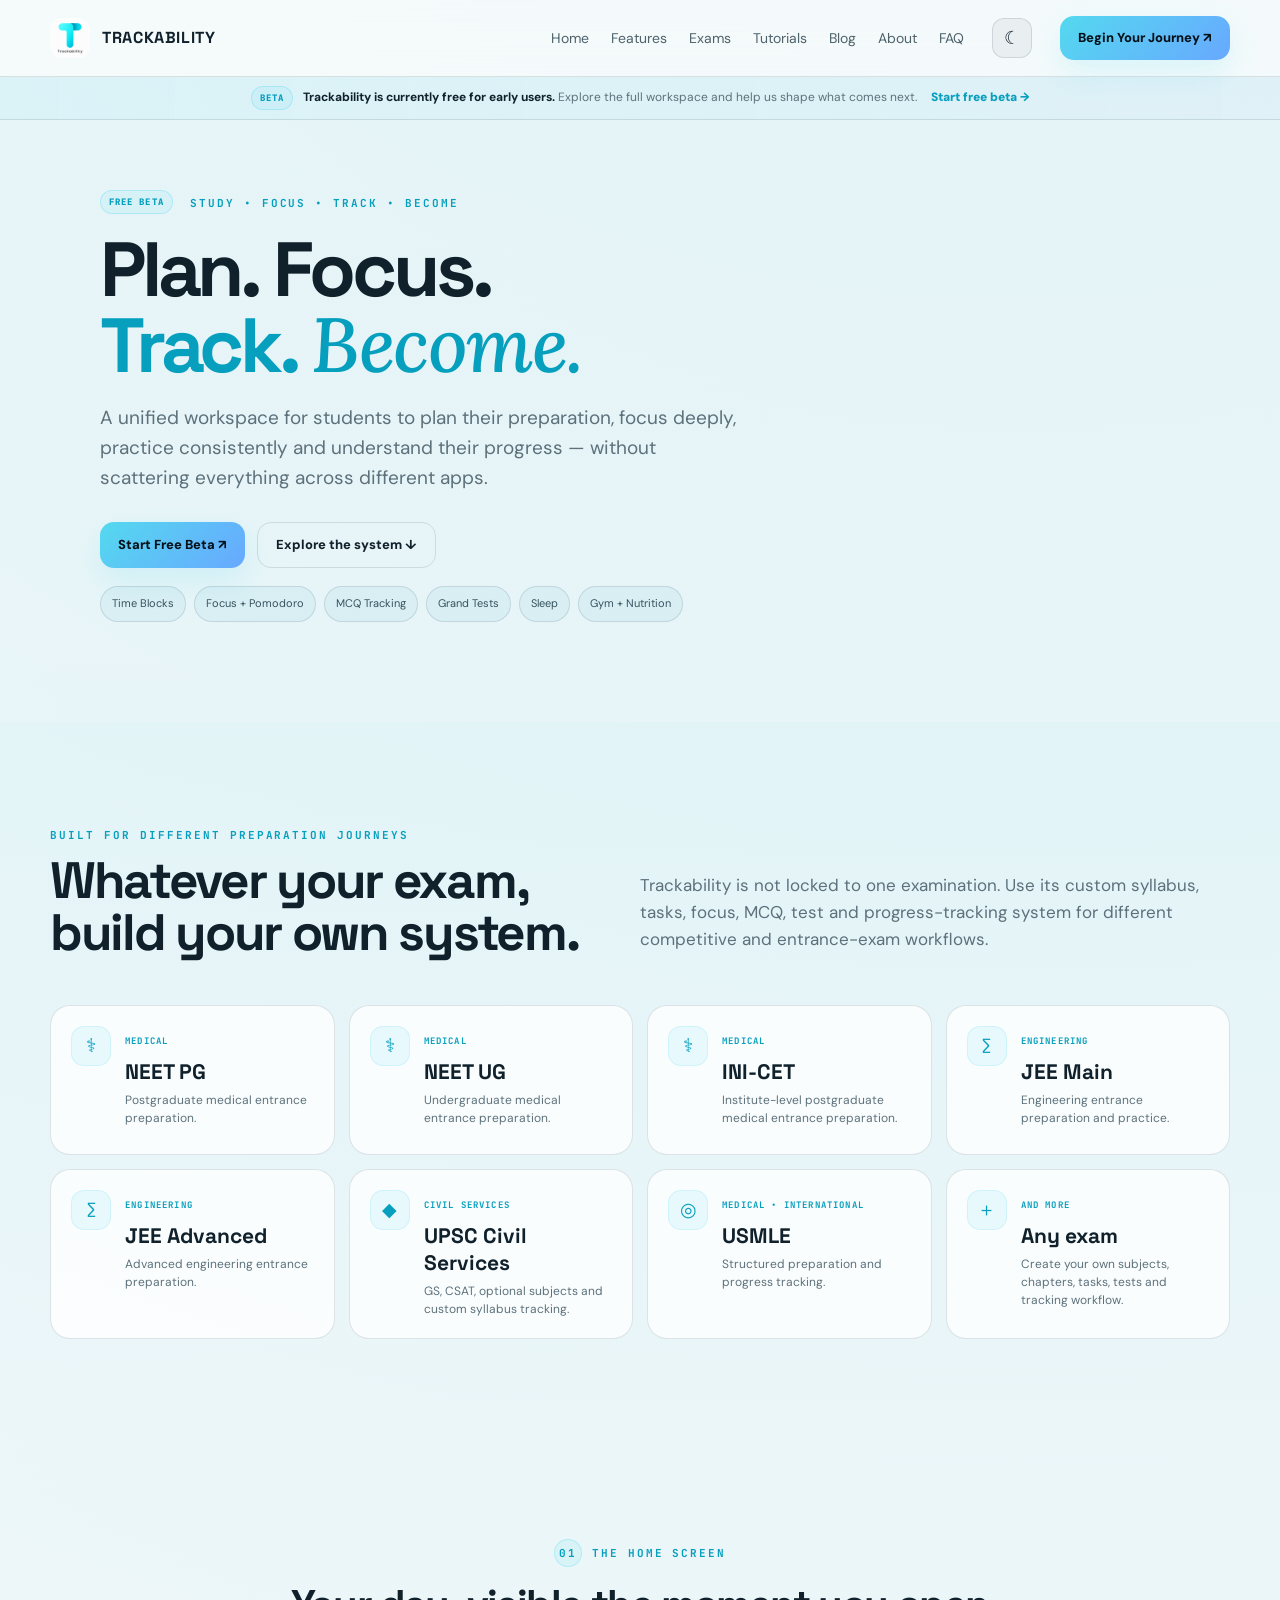
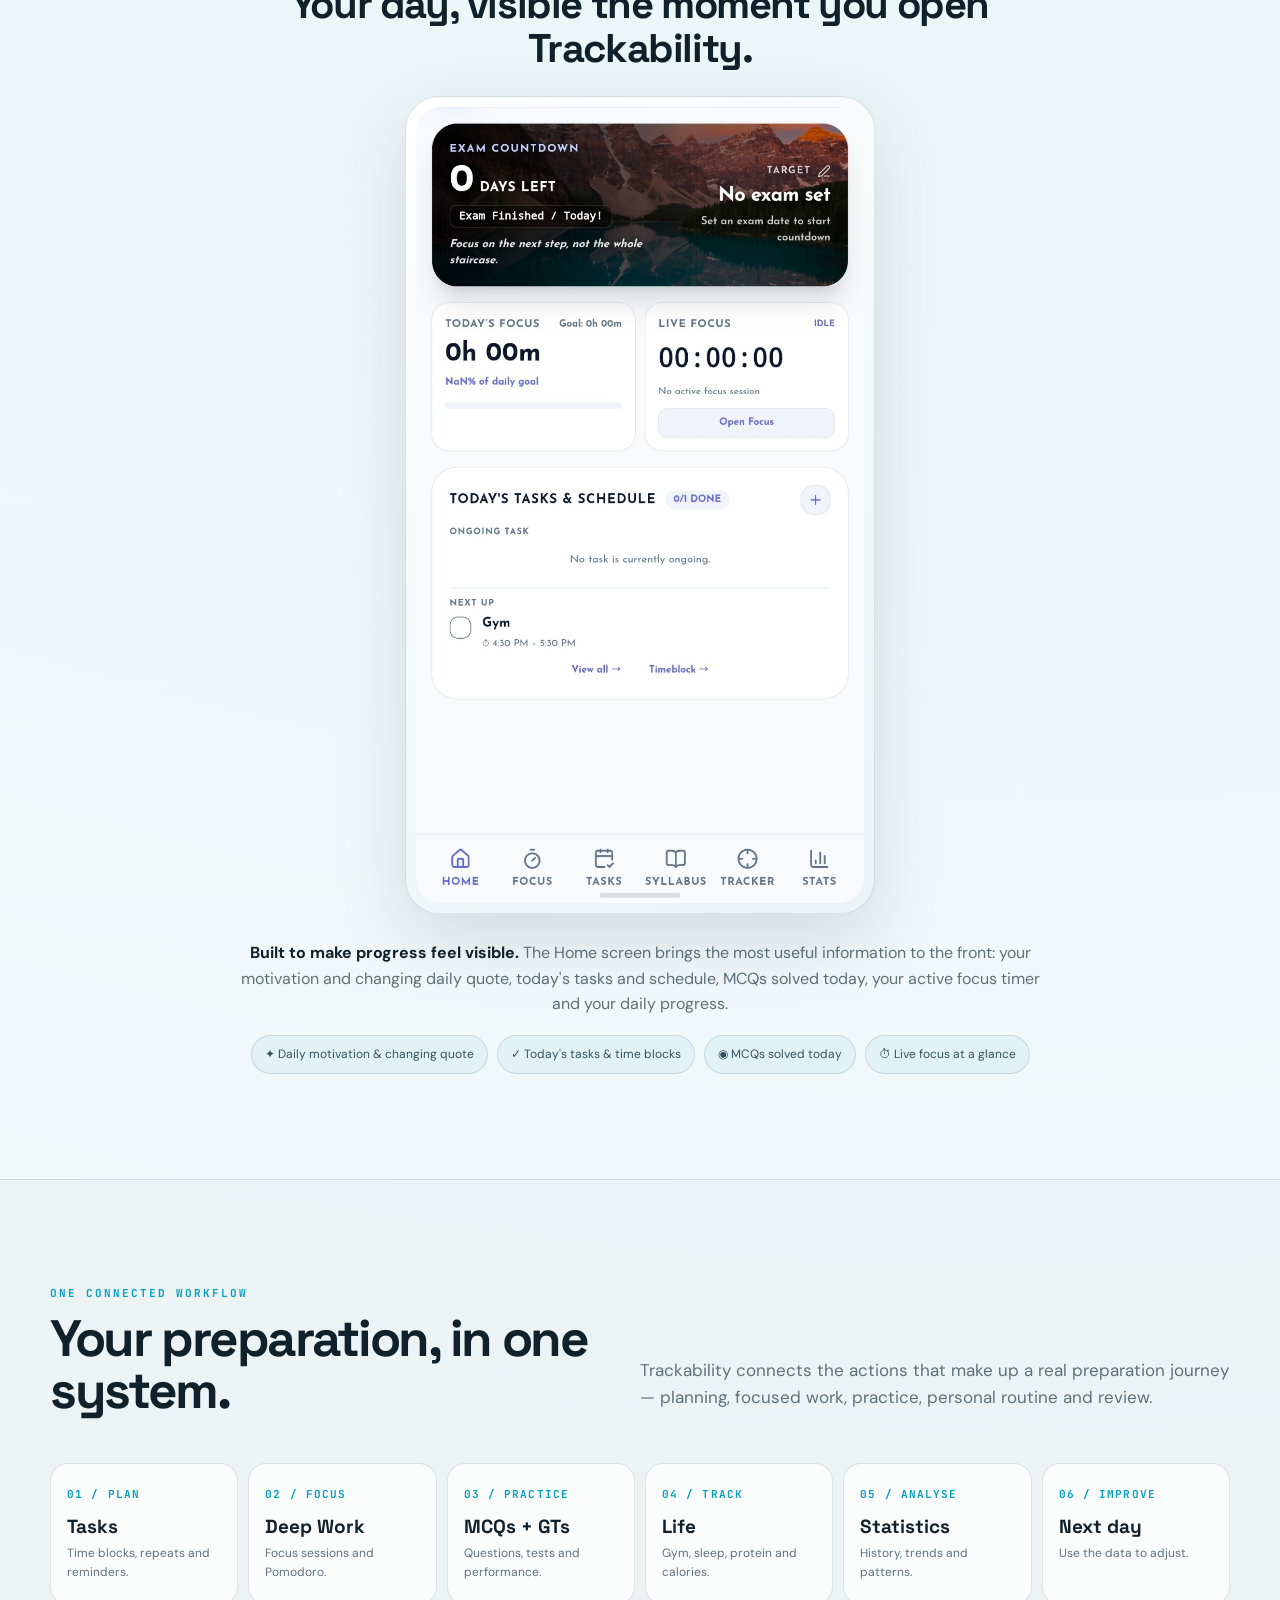
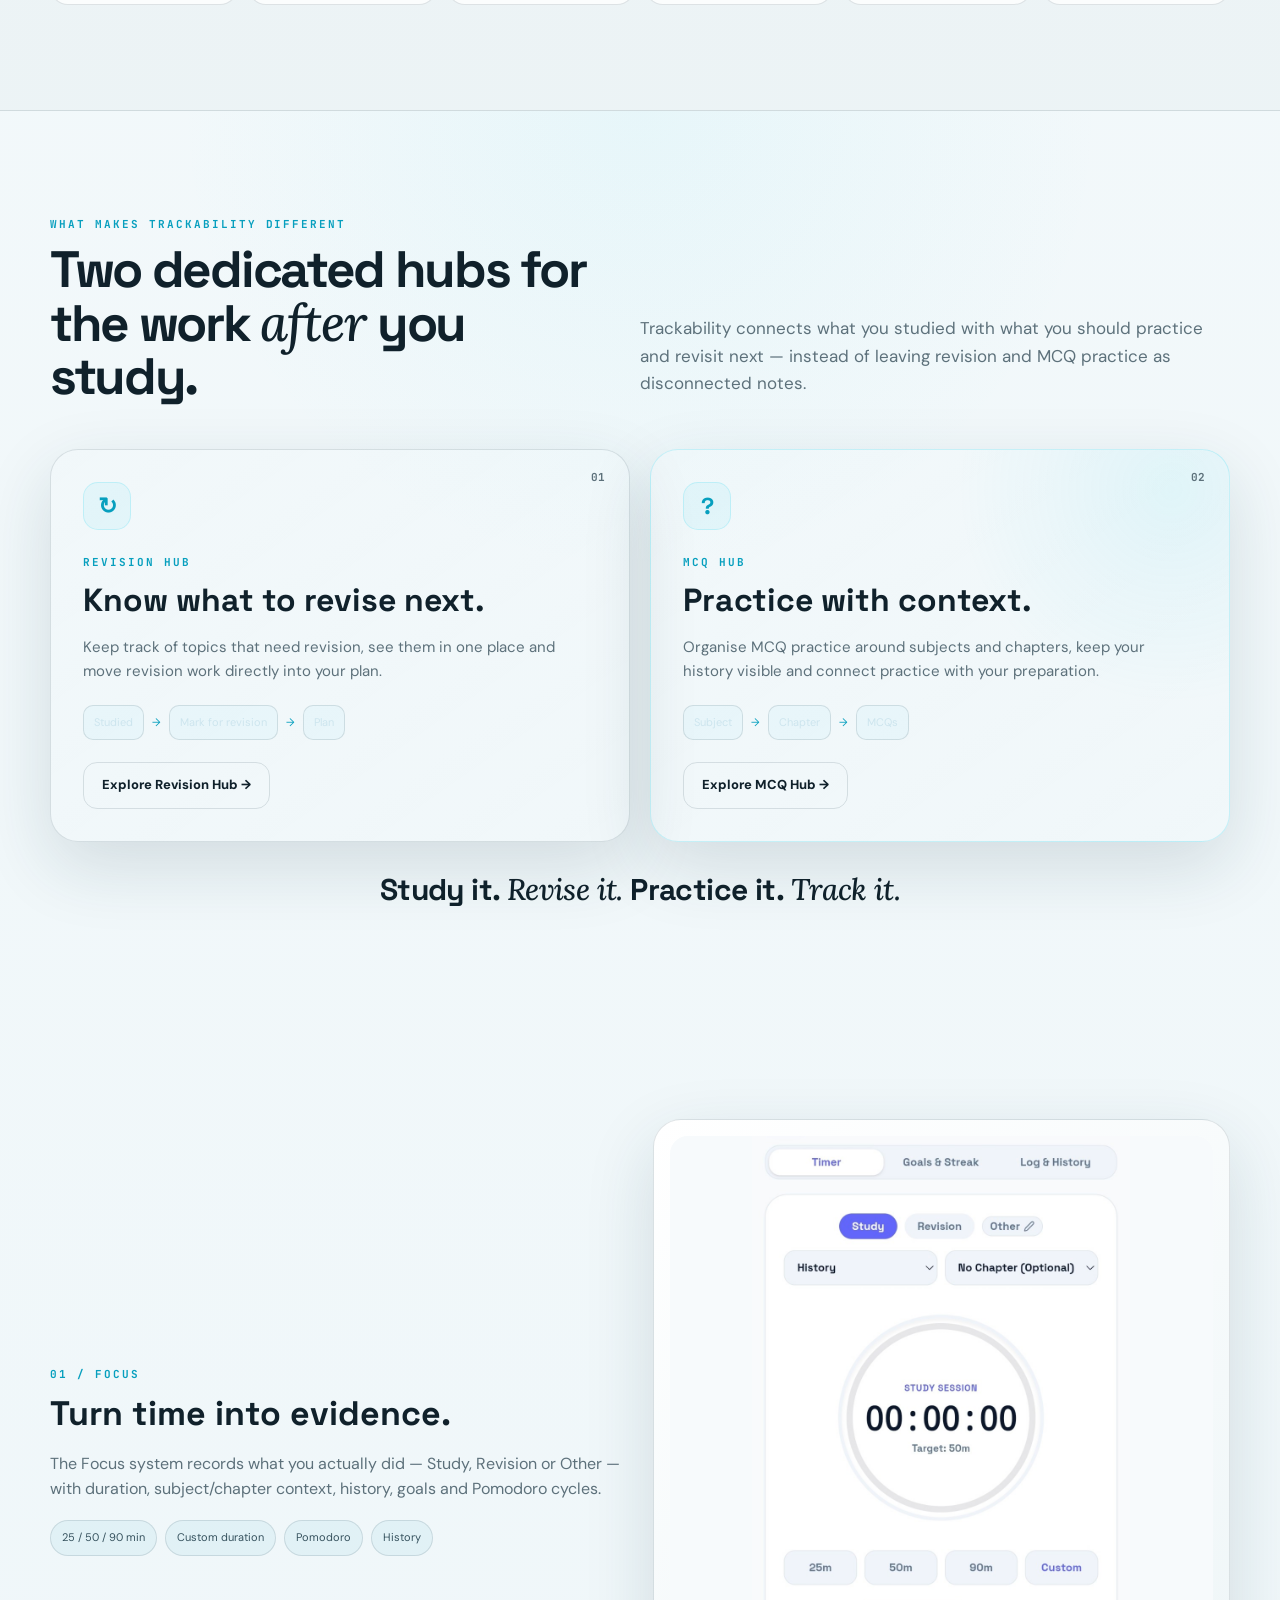
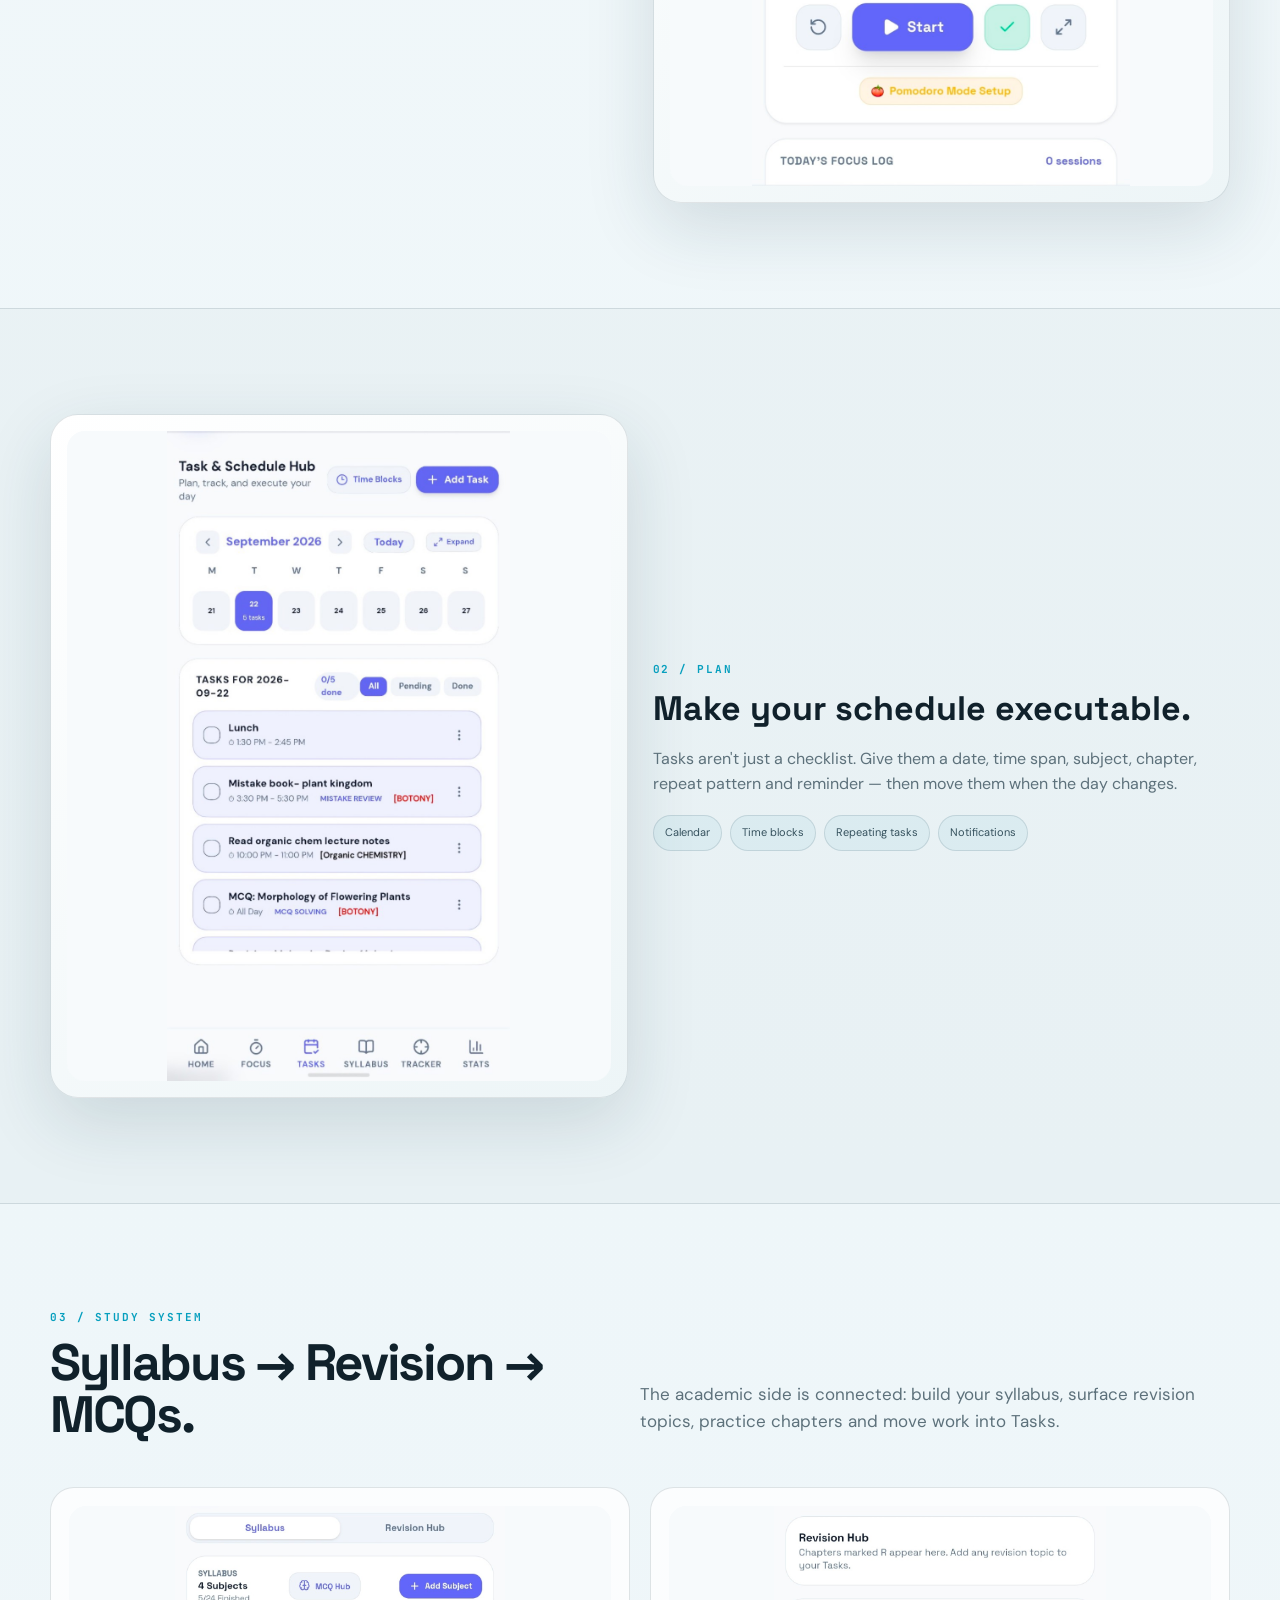
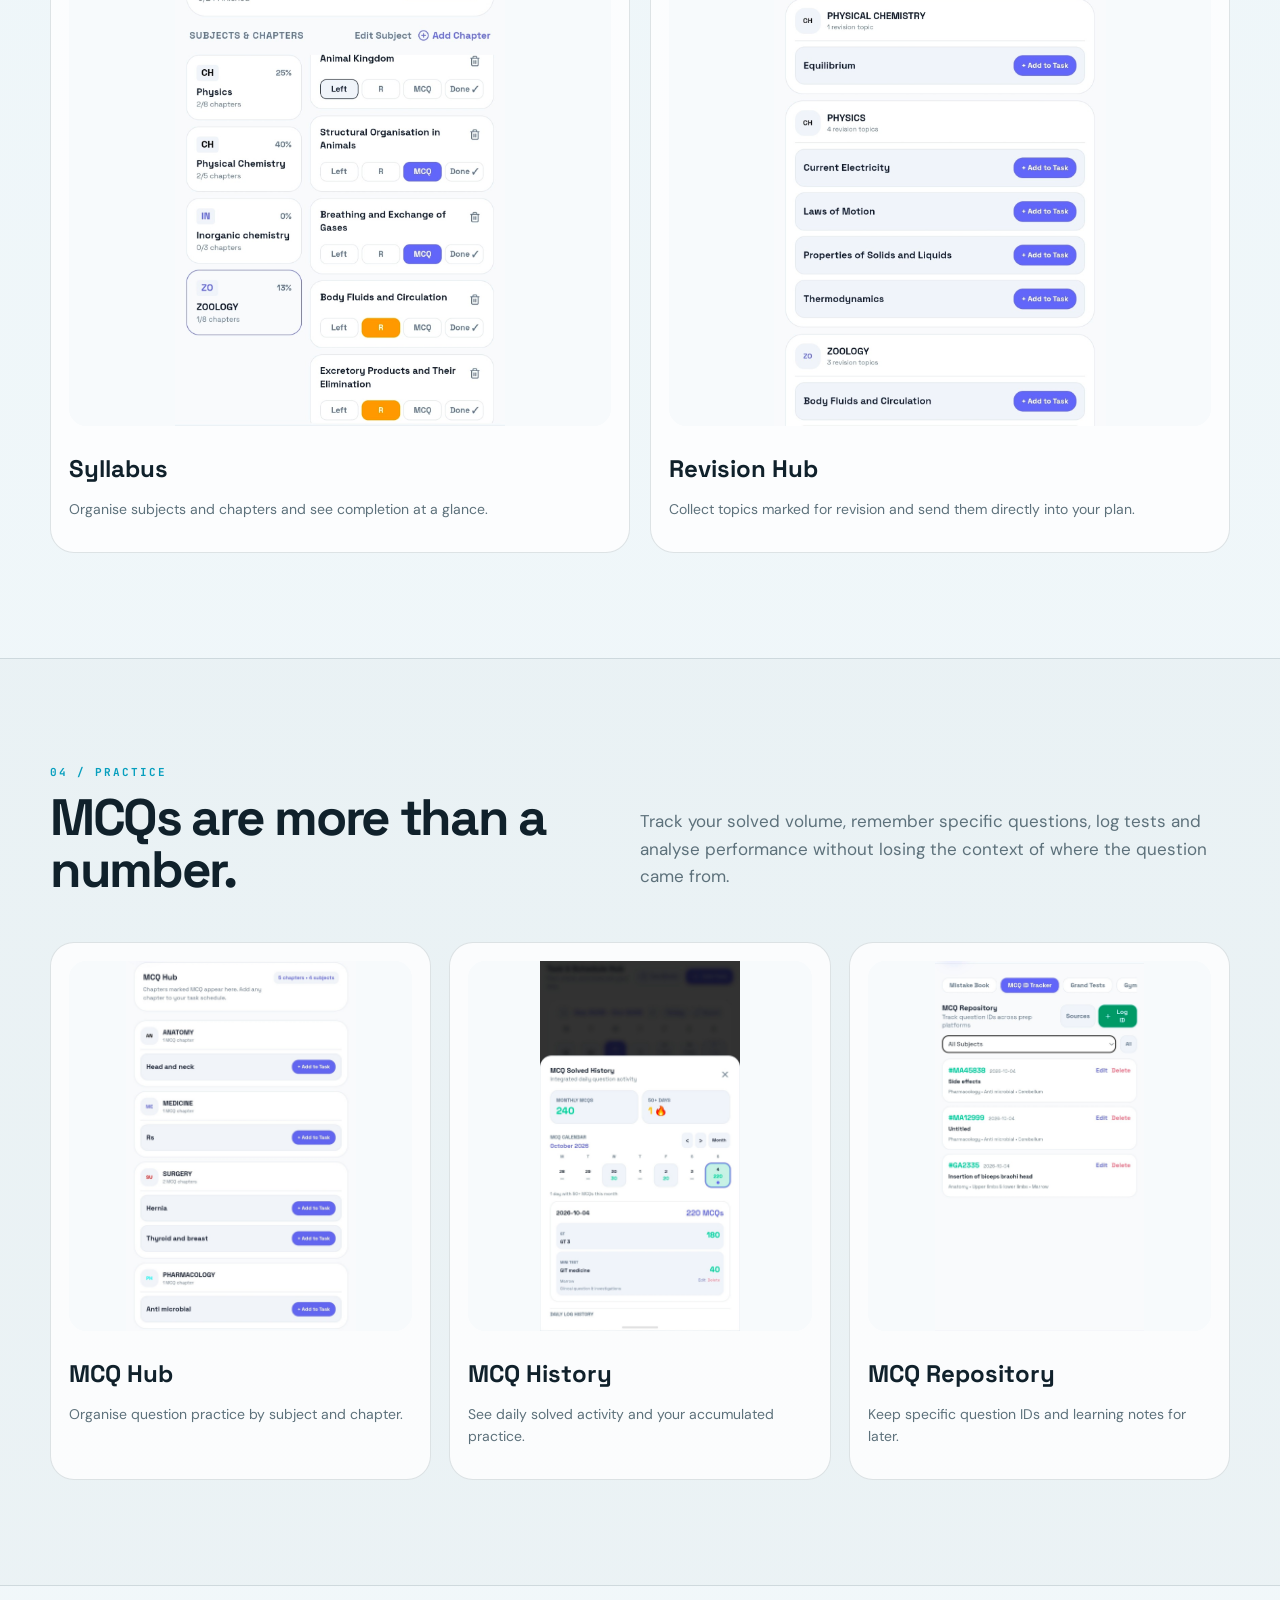
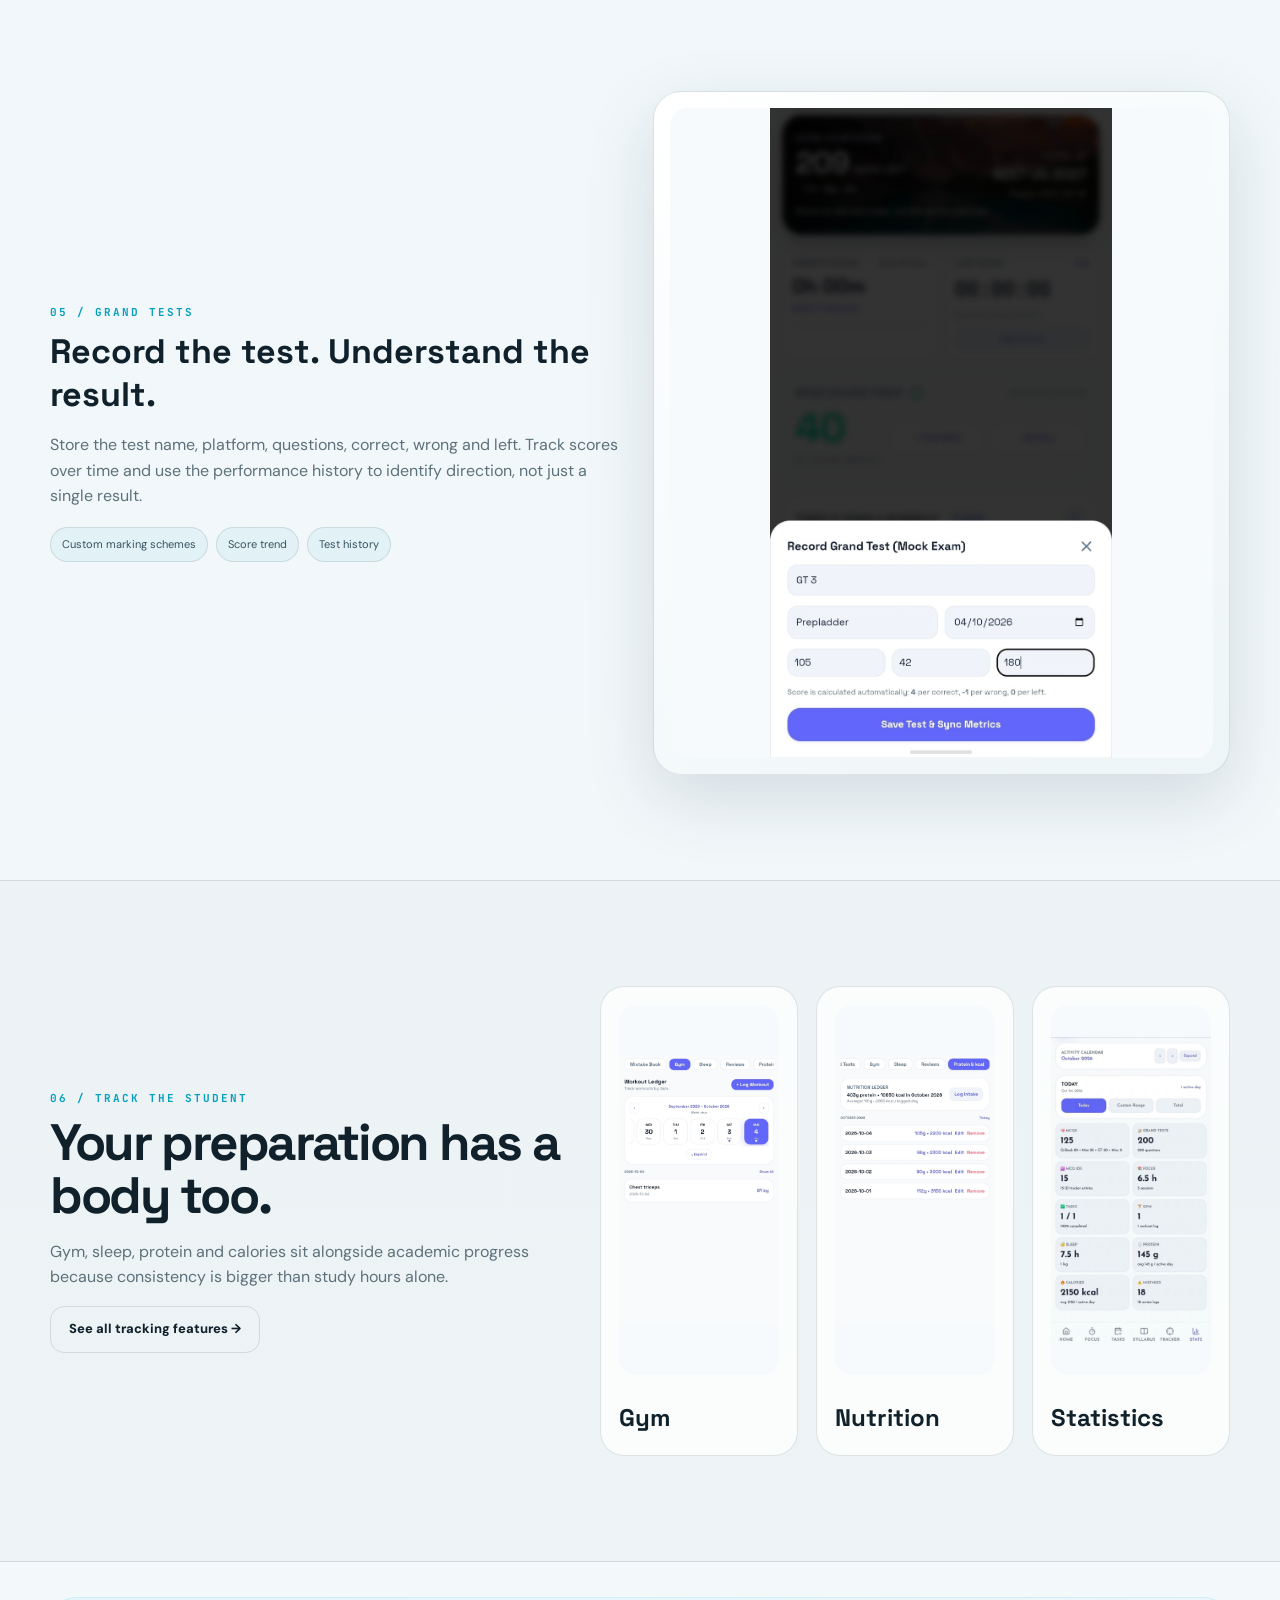
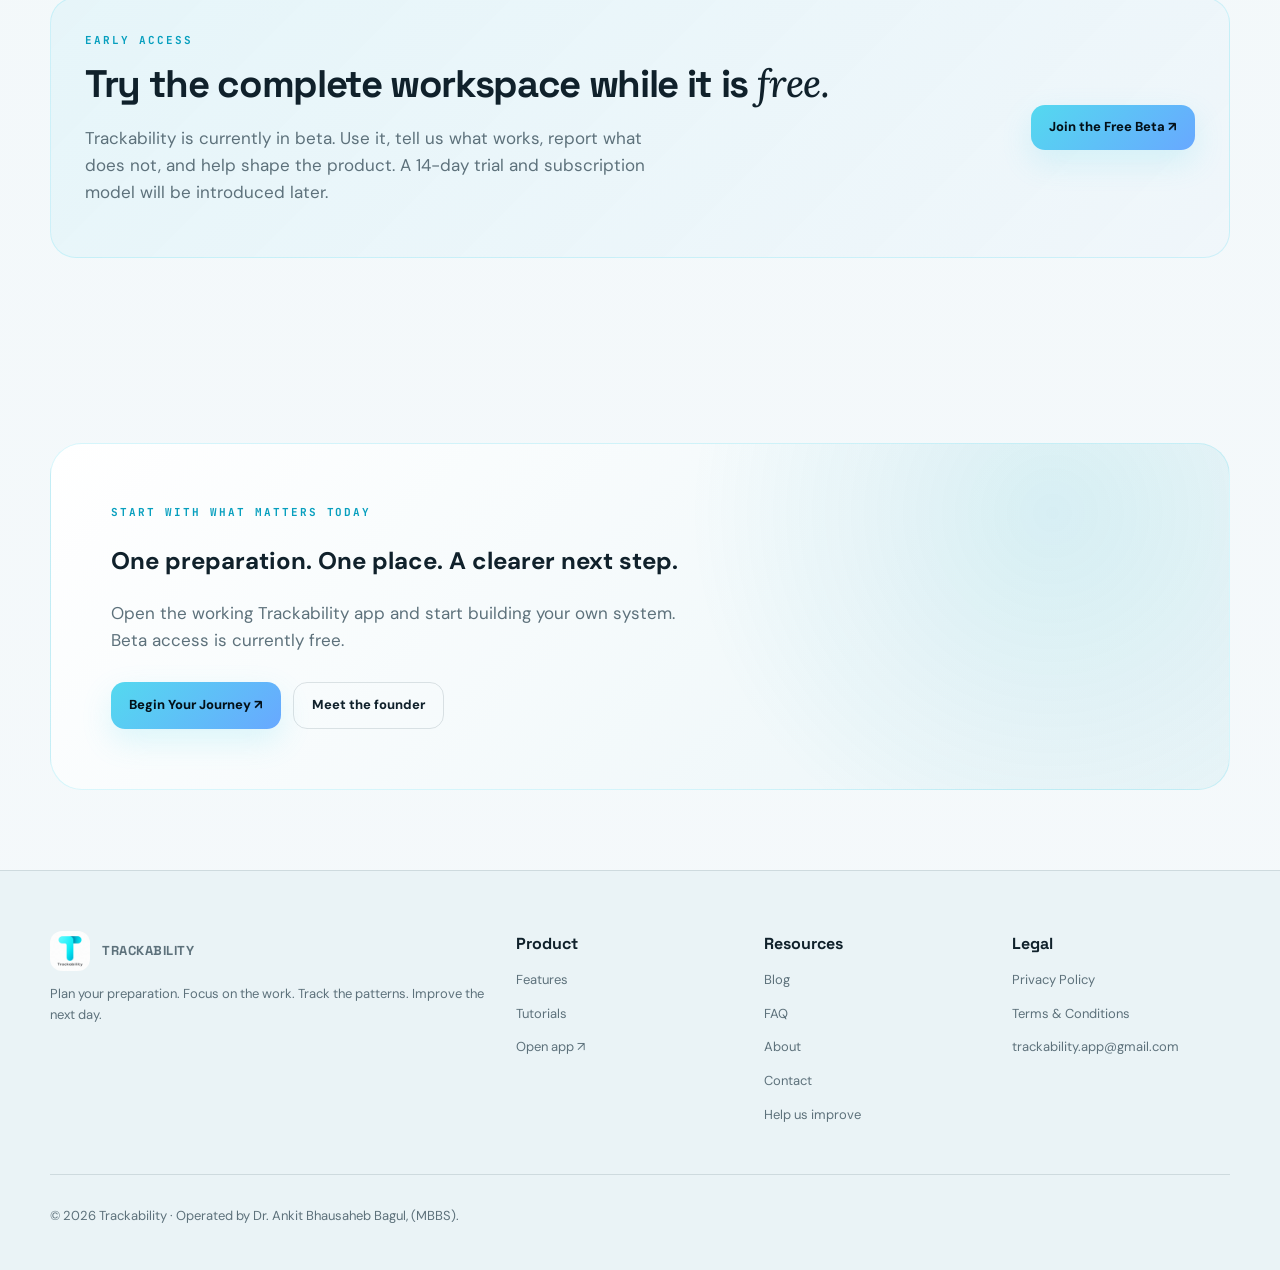
==== commit f606af8c: "Add files via upload" ====
--- a/index.html
+++ b/index.html
@@ -7,12 +7,12 @@
     gtag('js', new Date());
     gtag('config', 'G-R6Q6RZDSVN');
   </script>
-<meta charset="utf-8"><meta name="viewport" content="width=device-width,initial-scale=1"><meta name="theme-color" content="#061018"><meta name="description" content="Trackability — a unified workspace for study, productivity and personal progress."><link rel="icon" href="logo.png"><link rel="preconnect" href="https://fonts.googleapis.com"><link rel="preconnect" href="https://fonts.gstatic.com" crossorigin><link href="https://fonts.googleapis.com/css2?family=DM+Sans:wght@400;500;600;700;800&family=JetBrains+Mono:wght@500;700&family=Space+Grotesk:wght@500;600;700&display=swap" rel="stylesheet"><link rel="stylesheet" href="styles.css"><title>Plan. Focus. Track. Become. · Trackability</title></head><body><nav class="nav"><div class="wrap navin"><a class="brand" href="index.html"><img src="logo.png" alt="Trackability logo"><span>TRACKABILITY</span></a><div class="links"><a href="index.html">Home</a><a href="features.html">Features</a><a href="index.html#exams">Exams</a><a href="tutorials.html">Tutorials</a><a href="blog.html">Blog</a><a href="about.html">About</a><a href="faq.html">FAQ</a></div><button class="theme-toggle desktop-theme" type="button" aria-label="Switch to light mode" title="Switch to light mode">☀︎</button><button class="menu" aria-label="Open navigation menu" aria-expanded="false">☰</button><a class="navcta btn primary" href="https://trackability-app.github.io/Trackability/" target="_blank">Begin Your Journey ↗</a></div></nav><main><section class="hero wrap hero-home">
+<meta charset="utf-8"><meta name="viewport" content="width=device-width,initial-scale=1"><meta name="theme-color" content="#061018"><meta name="description" content="Trackability — a unified workspace for study, productivity and personal progress."><link rel="icon" href="logo.png"><link rel="preconnect" href="https://fonts.googleapis.com"><link rel="preconnect" href="https://fonts.gstatic.com" crossorigin><link href="https://fonts.googleapis.com/css2?family=DM+Sans:wght@400;500;600;700;800&family=JetBrains+Mono:wght@500;700&family=Lora:ital,wght@0,400;0,500;0,600;1,400;1,500;1,600&family=Space+Grotesk:wght@500;600;700&display=swap" rel="stylesheet"><link rel="stylesheet" href="styles.css"><title>Plan. Focus. Track. Become. · Trackability</title></head><body><nav class="nav"><div class="wrap navin"><a class="brand" href="index.html"><img src="logo.png" alt="Trackability logo"><span>TRACKABILITY</span></a><div class="links"><a href="index.html">Home</a><a href="features.html">Features</a><a href="index.html#exams">Exams</a><a href="tutorials.html">Tutorials</a><a href="blog.html">Blog</a><a href="about.html">About</a><a href="faq.html">FAQ</a></div><button class="theme-toggle desktop-theme" type="button" aria-label="Switch to light mode" title="Switch to light mode">☀︎</button><button class="menu" aria-label="Open navigation menu" aria-expanded="false">☰</button><a class="navcta btn primary" href="https://trackability-app.github.io/Trackability/" target="_blank">Begin Your Journey ↗</a></div></nav><div class="beta-banner"><div class="wrap beta-inner"><span class="beta-badge">BETA</span><span><strong>Trackability is currently free for early users.</strong> Explore the full workspace and help us shape what comes next.</span><a href="https://trackability-app.github.io/Trackability/" target="_blank" rel="noopener">Start free beta →</a></div></div><main><section class="hero wrap hero-home">
 <div class="hero-content reveal">
-  <div class="eyebrow">Study • Focus • Track • Become</div>
-  <h1>Plan. Focus.<br><span>Track. Become.</span></h1>
+  <div class="eyebrow"><span class="mini-beta">FREE BETA</span> Study • Focus • Track • Become</div>
+  <h1>Plan. Focus.<br><span>Track. <em class="accent-italic">Become.</em></span></h1>
   <p>A unified workspace for students to plan their preparation, focus deeply, practice consistently and understand their progress — without scattering everything across different apps.</p>
-  <div class="actions"><a class="btn primary" href="https://trackability-app.github.io/Trackability/" target="_blank">Start Trackability ↗</a><a class="btn" href="#ecosystem">Explore the system ↓</a></div>
+  <div class="actions"><a class="btn primary" href="https://trackability-app.github.io/Trackability/" target="_blank">Start Free Beta ↗</a><a class="btn" href="#ecosystem">Explore the system ↓</a></div>
   <div class="pills"><span class="pill">Time Blocks</span><span class="pill">Focus + Pomodoro</span><span class="pill">MCQ Tracking</span><span class="pill">Grand Tests</span><span class="pill">Sleep</span><span class="pill">Gym + Nutrition</span></div>
 
 
@@ -43,10 +43,11 @@
   </div>
 </div></section>
 <section class="section alt" id="ecosystem"><div class="wrap"><div class="section-head reveal"><div><div class="eyebrow">One connected workflow</div><h2>Your preparation, in one system.</h2></div><p class="lead">Trackability connects the actions that make up a real preparation journey — planning, focused work, practice, personal routine and review.</p></div><div class="workflow reveal"><div class="step"><b>01 / PLAN</b><strong>Tasks</strong><p>Time blocks, repeats and reminders.</p></div><div class="step"><b>02 / FOCUS</b><strong>Deep Work</strong><p>Focus sessions and Pomodoro.</p></div><div class="step"><b>03 / PRACTICE</b><strong>MCQs + GTs</strong><p>Questions, tests and performance.</p></div><div class="step"><b>04 / TRACK</b><strong>Life</strong><p>Gym, sleep, protein and calories.</p></div><div class="step"><b>05 / ANALYSE</b><strong>Statistics</strong><p>History, trends and patterns.</p></div><div class="step"><b>06 / IMPROVE</b><strong>Next day</strong><p>Use the data to adjust.</p></div></div></div></section>
+<section class="section differentiator"><div class="wrap"><div class="section-head reveal"><div><div class="eyebrow">What makes Trackability different</div><h2>Two dedicated hubs for the work <em class="accent-italic">after</em> you study.</h2></div><p class="lead">Trackability connects what you studied with what you should practice and revisit next — instead of leaving revision and MCQ practice as disconnected notes.</p></div><div class="hub-grid"><article class="hub-card reveal"><div class="hub-number">01</div><div class="hub-icon">↻</div><div class="eyebrow">REVISION HUB</div><h3>Know what to revise next.</h3><p>Keep track of topics that need revision, see them in one place and move revision work directly into your plan.</p><div class="hub-flow"><span>Studied</span><i>→</i><span>Mark for revision</span><i>→</i><span>Plan</span></div><a class="btn" href="features.html">Explore Revision Hub →</a></article><article class="hub-card featured reveal"><div class="hub-number">02</div><div class="hub-icon">?</div><div class="eyebrow">MCQ HUB</div><h3>Practice with context.</h3><p>Organise MCQ practice around subjects and chapters, keep your history visible and connect practice with your preparation.</p><div class="hub-flow"><span>Subject</span><i>→</i><span>Chapter</span><i>→</i><span>MCQs</span></div><a class="btn" href="features.html">Explore MCQ Hub →</a></article></div><div class="hub-note reveal"><strong>Study it.</strong> <em class="accent-italic">Revise it.</em> <strong>Practice it.</strong> <em class="accent-italic">Track it.</em></div></div></section>
 <section class="section"><div class="wrap showcase"><div class="copy reveal"><div class="eyebrow">01 / Focus</div><h3>Turn time into evidence.</h3><p>The Focus system records what you actually did — Study, Revision or Other — with duration, subject/chapter context, history, goals and Pomodoro cycles.</p><div class="pills"><span class="pill">25 / 50 / 90 min</span><span class="pill">Custom duration</span><span class="pill">Pomodoro</span><span class="pill">History</span></div></div><div class="shot-card reveal"><img src="focus.png" alt="Actual Trackability Focus Timer screenshot"></div></div></section>
 <section class="section alt"><div class="wrap showcase"><div class="shot-card reveal"><img src="tasks.png" alt="Actual Trackability Tasks and Schedule screenshot"></div><div class="copy reveal"><div class="eyebrow">02 / Plan</div><h3>Make your schedule executable.</h3><p>Tasks aren't just a checklist. Give them a date, time span, subject, chapter, repeat pattern and reminder — then move them when the day changes.</p><div class="pills"><span class="pill">Calendar</span><span class="pill">Time blocks</span><span class="pill">Repeating tasks</span><span class="pill">Notifications</span></div></div></div></section>
 <section class="section"><div class="wrap"><div class="section-head reveal"><div><div class="eyebrow">03 / Study system</div><h2>Syllabus → Revision → MCQs.</h2></div><p class="lead">The academic side is connected: build your syllabus, surface revision topics, practice chapters and move work into Tasks.</p></div><div class="duo"><div class="feature-card reveal"><img src="syllabus.png" alt="Actual Syllabus screen"><h3>Syllabus</h3><p>Organise subjects and chapters and see completion at a glance.</p></div><div class="feature-card reveal"><img src="revision.png" alt="Actual Revision Hub screen"><h3>Revision Hub</h3><p>Collect topics marked for revision and send them directly into your plan.</p></div></div></div></section>
 <section class="section alt"><div class="wrap"><div class="section-head reveal"><div><div class="eyebrow">04 / Practice</div><h2>MCQs are more than a number.</h2></div><p class="lead">Track your solved volume, remember specific questions, log tests and analyse performance without losing the context of where the question came from.</p></div><div class="grid"><div class="feature-card reveal"><img src="mcq.png" alt="Actual MCQ Hub screen"><h3>MCQ Hub</h3><p>Organise question practice by subject and chapter.</p></div><div class="feature-card reveal"><img src="mcq-ledger.png" alt="Actual MCQ history screen"><h3>MCQ History</h3><p>See daily solved activity and your accumulated practice.</p></div><div class="feature-card reveal"><img src="mcq-repository.png" alt="Actual MCQ repository screen"><h3>MCQ Repository</h3><p>Keep specific question IDs and learning notes for later.</p></div></div></div></section>
 <section class="section"><div class="wrap showcase"><div class="copy reveal"><div class="eyebrow">05 / Grand Tests</div><h3>Record the test. Understand the result.</h3><p>Store the test name, platform, questions, correct, wrong and left. Track scores over time and use the performance history to identify direction, not just a single result.</p><div class="pills"><span class="pill">Custom marking schemes</span><span class="pill">Score trend</span><span class="pill">Test history</span></div></div><div class="shot-card reveal"><img src="gt.png" alt="Actual Grand Test entry screenshot"></div></div></section>
 <section class="section alt"><div class="wrap stats-band"><div class="copy reveal"><div class="eyebrow">06 / Track the student</div><h2>Your preparation has a body too.</h2><p class="lead">Gym, sleep, protein and calories sit alongside academic progress because consistency is bigger than study hours alone.</p><a class="btn" href="features.html">See all tracking features →</a></div><div class="grid"><div class="feature-card reveal"><img src="gym.png" alt="Actual Gym tracking screen"><h3>Gym</h3></div><div class="feature-card reveal"><img src="protein.png" alt="Actual Protein tracking screen"><h3>Nutrition</h3></div><div class="feature-card reveal"><img src="stats.png" alt="Actual Statistics screen"><h3>Statistics</h3></div></div></div></section>
-<section class="cta"><div class="wrap"><div class="cta-box reveal"><div class="eyebrow">Start with what matters today</div><h2>One preparation. One place. A clearer next step.</h2><p class="lead">Open the working Trackability app and start building your own system.</p><div class="actions"><a class="btn primary" href="https://trackability-app.github.io/Trackability/" target="_blank">Begin Your Journey ↗</a><a class="btn" href="about.html">Meet the founder</a></div></div></div></section></main><footer class="footer"><div class="wrap footergrid"><div><a class="brand" href="index.html"><img src="logo.png" alt="Trackability"><span>TRACKABILITY</span></a><p>Plan your preparation. Focus on the work. Track the patterns. Improve the next day.</p></div><div><h4>Product</h4><p><a href="features.html">Features</a></p><p><a href="tutorials.html">Tutorials</a></p><p><a href="https://trackability-app.github.io/Trackability/">Open app ↗</a></p></div><div><h4>Resources</h4><p><a href="blog.html">Blog</a></p><p><a href="faq.html">FAQ</a></p><p><a href="about.html">About</a></p><p><a href="contact.html">Contact</a></p></div><div><h4>Legal</h4><p><a href="privacy.html">Privacy Policy</a></p><p><a href="terms.html">Terms & Conditions</a></p><p><a href="mailto:trackability.app@gmail.com">trackability.app@gmail.com</a></p></div></div><div class="wrap" style="border-top:1px solid var(--line);margin-top:35px;padding-top:18px"><p class="notice">© <span data-year></span> Trackability · Operated by Dr. Ankit Bhausaheb Bagul, (MBBS).</p></div></footer><script src="script.js"></script></body></html>+<section class="section beta-section"><div class="wrap"><div class="beta-card reveal"><div><div class="eyebrow">Early access</div><h2>Try the complete workspace while it is <em class="accent-italic">free.</em></h2><p class="lead">Trackability is currently in beta. Use it, tell us what works, report what does not, and help shape the product. A 14-day trial and subscription model will be introduced later.</p></div><a class="btn primary" href="https://trackability-app.github.io/Trackability/" target="_blank">Join the Free Beta ↗</a></div></div></section><section class="cta"><div class="wrap"><div class="cta-box reveal"><div class="eyebrow">Start with what matters today</div><h2>One preparation. One place. A clearer next step.</h2><p class="lead">Open the working Trackability app and start building your own system. Beta access is currently free.</p><div class="actions"><a class="btn primary" href="https://trackability-app.github.io/Trackability/" target="_blank">Begin Your Journey ↗</a><a class="btn" href="about.html">Meet the founder</a></div></div></div></section></main><footer class="footer"><div class="wrap footergrid"><div><a class="brand" href="index.html"><img src="logo.png" alt="Trackability"><span>TRACKABILITY</span></a><p>Plan your preparation. Focus on the work. Track the patterns. Improve the next day.</p></div><div><h4>Product</h4><p><a href="features.html">Features</a></p><p><a href="tutorials.html">Tutorials</a></p><p><a href="https://trackability-app.github.io/Trackability/">Open app ↗</a></p></div><div><h4>Resources</h4><p><a href="blog.html">Blog</a></p><p><a href="faq.html">FAQ</a></p><p><a href="about.html">About</a></p><p><a href="contact.html">Contact</a></p><p><a href="contact.html">Help us improve</a></p></div><div><h4>Legal</h4><p><a href="privacy.html">Privacy Policy</a></p><p><a href="terms.html">Terms & Conditions</a></p><p><a href="mailto:trackability.app@gmail.com">trackability.app@gmail.com</a></p></div></div><div class="wrap" style="border-top:1px solid var(--line);margin-top:35px;padding-top:18px"><p class="notice">© <span data-year></span> Trackability · Operated by Dr. Ankit Bhausaheb Bagul, (MBBS).</p></div></footer><script src="script.js"></script></body></html>
--- a/styles.css
+++ b/styles.css
@@ -34,3 +34,8 @@
 .mobile-theme-label{font-weight:800;font-size:14px}.mobile-theme-button{border:1px solid var(--line);background:rgba(84,217,239,.08);color:var(--text);padding:9px 12px;border-radius:11px;font-weight:800;cursor:pointer}
 .home-screen-section{padding-top:95px}.home-screen-section .home-screen-showcase{margin-top:0}
 @media(max-width:850px){.desktop-theme{display:none}.home-screen-section{padding-top:75px}}
+
+/* Beta launch, founder story and editorial accent styles */
+.beta-banner{border-bottom:1px solid var(--line);background:linear-gradient(90deg,rgba(84,217,239,.08),rgba(99,168,255,.035));font-size:12px}.beta-inner{min-height:42px;display:flex;align-items:center;justify-content:center;gap:10px;color:var(--muted)}.beta-inner strong{color:var(--text)}.beta-inner a{color:var(--aqua);font-weight:900;margin-left:4px}.beta-badge,.mini-beta{display:inline-flex;align-items:center;justify-content:center;border:1px solid rgba(84,217,239,.32);background:rgba(84,217,239,.1);color:var(--aqua);border-radius:999px;font:800 9px 'JetBrains Mono';letter-spacing:.12em;padding:5px 8px;white-space:nowrap}.mini-beta{margin-right:8px;vertical-align:2px}.accent-italic{font-family:'Lora',Georgia,serif;font-style:italic;font-weight:500;letter-spacing:-.02em}.differentiator{background:radial-gradient(circle at 50% 0%,rgba(84,217,239,.07),transparent 42%)}.hub-grid{display:grid;grid-template-columns:1fr 1fr;gap:20px}.hub-card{position:relative;overflow:hidden;padding:32px;border:1px solid var(--line);border-radius:28px;background:linear-gradient(145deg,rgba(255,255,255,.055),rgba(255,255,255,.012));box-shadow:var(--shadow)}.hub-card.featured{border-color:rgba(84,217,239,.28);background:radial-gradient(circle at 90% 10%,rgba(84,217,239,.11),transparent 34%),linear-gradient(145deg,rgba(255,255,255,.055),rgba(255,255,255,.012))}.hub-number{position:absolute;right:24px;top:20px;font:700 11px 'JetBrains Mono';color:var(--muted)}.hub-icon{width:48px;height:48px;display:grid;place-items:center;border-radius:15px;border:1px solid rgba(84,217,239,.25);background:rgba(84,217,239,.09);color:var(--aqua);font:700 23px 'Space Grotesk';margin-bottom:24px}.hub-card h3{font:700 32px 'Space Grotesk';margin:8px 0}.hub-card p{color:var(--muted);font-size:15px;max-width:520px}.hub-flow{display:flex;align-items:center;gap:8px;flex-wrap:wrap;margin:22px 0;color:#cde5ee;font-size:11px}.hub-flow span{padding:8px 10px;border:1px solid var(--line);border-radius:10px;background:rgba(84,217,239,.05)}.hub-flow i{font-style:normal;color:var(--aqua)}.hub-note{text-align:center;margin-top:28px;font:700 clamp(20px,2.5vw,30px) 'Space Grotesk';letter-spacing:-.02em}.beta-section{padding-top:35px}.beta-card{display:flex;align-items:center;justify-content:space-between;gap:30px;padding:34px;border:1px solid rgba(84,217,239,.22);border-radius:26px;background:linear-gradient(135deg,rgba(84,217,239,.08),rgba(99,168,255,.025))}.beta-card h2{margin:8px 0 8px;font:700 clamp(28px,3vw,42px) 'Space Grotesk';letter-spacing:-.035em}.founder-story{display:grid;grid-template-columns:1.05fr .95fr;gap:28px;align-items:center}.story-quote{margin-top:28px;padding:22px 24px;border-left:2px solid var(--aqua);background:rgba(84,217,239,.045);border-radius:0 18px 18px 0}.story-quote span{font:700 34px 'Lora';color:var(--aqua);line-height:0}.story-quote p{margin:4px 0 0;font:500 19px/1.45 'Lora';font-style:italic;color:var(--text)}.philosophy-grid{display:grid;grid-template-columns:repeat(3,1fr);gap:14px;margin-top:30px}.philosophy-grid>div{padding:22px;border:1px solid var(--line);border-radius:18px;background:rgba(255,255,255,.025)}.philosophy-grid b{font:800 11px 'JetBrains Mono';color:var(--aqua);letter-spacing:.14em}.philosophy-grid p{margin:7px 0 0;color:var(--muted);font-size:14px}.support-primary{background:radial-gradient(circle at 85% 15%,rgba(84,217,239,.1),transparent 35%),rgba(255,255,255,.025)}.support-actions{display:flex;gap:10px;flex-wrap:wrap;margin-top:22px}
+@media(max-width:850px){.beta-inner{padding:8px 0;justify-content:flex-start;flex-wrap:wrap}.beta-inner span:nth-child(2){flex:1;min-width:190px}.hub-grid,.founder-story{grid-template-columns:1fr}.beta-card{align-items:flex-start;flex-direction:column}.philosophy-grid{grid-template-columns:1fr 1fr}}
+@media(max-width:520px){.beta-inner{font-size:11px}.beta-inner a{width:100%;margin-left:0}.hub-card{padding:25px}.hub-card h3{font-size:28px}.philosophy-grid{grid-template-columns:1fr}.story-quote p{font-size:17px}}
